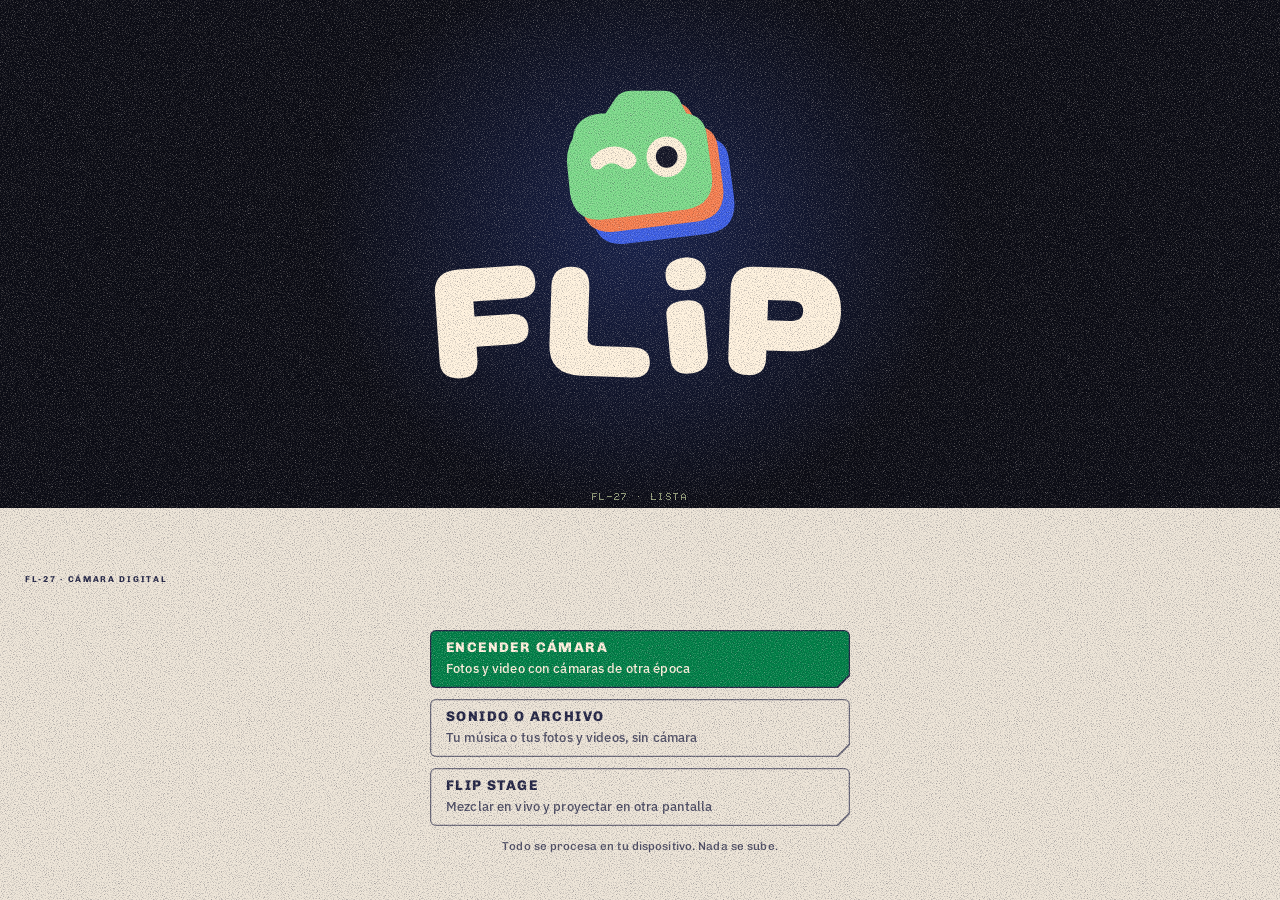
==== docs/index.html @ a695d477 "FILM: grabando vídeo se revela una sola vez por cuadro Al grabar, cada cuadro se revelaba dos veces " ====
<!DOCTYPE html>
<html lang="es">
<head>
  <meta charset="UTF-8">
  <meta name="viewport" content="width=device-width, initial-scale=1, viewport-fit=cover">
  <meta name="theme-color" content="#000000">
  <meta name="mobile-web-app-capable" content="yes">
  <meta name="apple-mobile-web-app-capable" content="yes">
  <meta name="apple-mobile-web-app-status-bar-style" content="black">
  <meta name="apple-mobile-web-app-title" content="FLIP">
  <link rel="manifest" href="manifest.json">
  <meta property="og:title" content="FLIP · Sal a hacer tomas.">
  <meta property="og:description" content="Una cámara de calle y un sintetizador de visuales dentro de tu teléfono.">
  <meta property="og:image" content="https://saudaji.github.io/flipnote-filter/brand/rollo-en-anil/comunicacion/enlace.png">
  <meta property="og:image:width" content="1200">
  <meta property="og:image:height" content="630">
  <link rel="icon" type="image/png" sizes="16x16" href="brand/rollo-en-anil/app/16.png">
  <link rel="icon" type="image/png" sizes="32x32" href="brand/rollo-en-anil/app/32.png">
  <link rel="apple-touch-icon" href="brand/rollo-en-anil/app/any-192.png">
  <link rel="preconnect" href="https://fonts.googleapis.com">
  <link rel="preconnect" href="https://fonts.gstatic.com" crossorigin>
  <link href="https://fonts.googleapis.com/css2?family=Exo+2:wght@700&family=Cinzel:wght@700&family=IBM+Plex+Mono:wght@400;600&family=Archivo:ital,wdth,wght@0,62..125,100..900;1,62..125,100..900&family=Doto:wght@400..900&family=Pixelify+Sans:wght@400..700&display=swap" rel="stylesheet">
  <title>FLIP</title>
  <script>
  // iPhone y iPad: al tocar un campo de letra pequeña Safari agranda la página, y como FLIP no se
  // desplaza, se quedaba agrandada sin vuelta. Con este tope no la agranda (el zoom de accesibilidad
  // del sistema sigue funcionando).
  (function () {
    try {
      var apple = /iPhone|iPad|iPod/i.test(navigator.userAgent) || (navigator.platform === 'MacIntel' && navigator.maxTouchPoints > 1);
      var meta = document.querySelector('meta[name="viewport"]');
      if (apple && meta && meta.content.indexOf('maximum-scale') < 0) meta.content += ', maximum-scale=1';
      // Y dos dedos sobre el visor agrandaban la página entera (Safari no hace caso de quien le pide
      // que no): el gesto de pellizco es de las pegatinas, no de la página.
      document.addEventListener('gesturestart', function (event) { event.preventDefault(); }, { passive: false });
      document.addEventListener('gesturechange', function (event) { event.preventDefault(); }, { passive: false });
    } catch (_) {}
  })();
  </script>
  <script>
  // Si FLIP no llega a arrancar, que lo diga en vez de quedarse en blanco. Sintaxis antigua a
  // propósito: esto tiene que funcionar en el navegador donde lo demás no.
  // Con las cookies bloqueadas (ajuste de Safari en iPhone, o un navegador dentro de otra app), solo
  // nombrar localStorage lanza un error y la app moría al cargar. Entonces se usa una copia en
  // memoria: los ajustes no se recuerdan de una visita a otra, pero la cámara funciona.
  (function () {
    function memory() {
      var data = {};
      return {
        getItem: function (key) { return Object.prototype.hasOwnProperty.call(data, key) ? data[key] : null; },
        setItem: function (key, value) { data[key] = String(value); },
        removeItem: function (key) { delete data[key]; },
        clear: function () { data = {}; },
        key: function (index) { return Object.keys(data)[index] || null; },
        get length() { return Object.keys(data).length; }
      };
    }
    var names = ['localStorage', 'sessionStorage'];
    for (var i = 0; i < names.length; i++) {
      var usable = false;
      try { var store = window[names[i]]; if (store) { store.getItem('flip.probe'); usable = true; } } catch (error) {}
      if (!usable) { try { Object.defineProperty(window, names[i], { configurable: true, value: memory() }); window.__flipNoStorage = true; } catch (error) {} }
    }
  })();
  (function () {
    var done = false, failed = false, errors = [], lastRestart = 0, stumbles = 0, seen = 0, restart = 0, warned = false;
    function show(reason) {
      if (failed || document.getElementById('flipBootFail')) return;
      failed = true;
      var box = document.createElement('div');
      box.id = 'flipBootFail';
      box.setAttribute('role', 'alert');
      box.style.cssText = 'position:fixed;left:0;top:0;right:0;bottom:0;z-index:2147483647;background:#E7E0CF;color:#232427;font:16px/1.45 -apple-system,system-ui,sans-serif;padding:max(28px,env(safe-area-inset-top)) 22px 28px;overflow:auto;-webkit-text-size-adjust:100%';
      box.innerHTML = '<h1 style="font-size:22px;margin:0 0 10px">FLIP no pudo arrancar</h1>' +
        '<p style="margin:0 0 14px">La app tropezó al cargar en este navegador. Suele arreglarse recargando; si se repite, actualiza el navegador (o el sistema del teléfono) y vuelve a abrirla.</p>' +
        '<p style="margin:0 0 18px"><button id="flipBootRetry" type="button" style="font:inherit;font-weight:700;padding:13px 20px;border:0;border-radius:10px;background:#E8553F;color:#fff">Recargar limpio</button></p>' +
        '<pre style="white-space:pre-wrap;word-break:break-word;font:12px/1.4 ui-monospace,Menlo,monospace;opacity:.75;margin:0"></pre>';
      (document.body || document.documentElement).appendChild(box);
      box.getElementsByTagName('pre')[0].textContent = reason + '\n' + navigator.userAgent;
      document.getElementById('flipBootRetry').onclick = function () {
        // Sin lo que guardó el service worker: una copia rota en caché no puede dejar la app en blanco para siempre.
        var go = function () { location.reload(); };
        try {
          var jobs = [];
          if (window.caches && caches.keys) jobs.push(caches.keys().then(function (keys) { return Promise.all(keys.map(function (key) { return /^flipnote-filter-/.test(key) ? caches['delete'](key) : null; })); }));
          if (navigator.serviceWorker && navigator.serviceWorker.getRegistrations) jobs.push(navigator.serviceWorker.getRegistrations().then(function (list) { return Promise.all(list.map(function (reg) { return reg.unregister(); })); }));
          Promise.all(jobs).then(go, go);
        } catch (error) { go(); }
      };
    }
    window.__flipBoot = {
      ok: function () { done = true; },
      fail: function (reason) { show(reason + (errors.length ? '\n' + errors.join('\n') : '')); },
      state: function () { return { done: done, failed: failed, errors: errors.slice(), stumbles: stumbles, seen: seen }; }
    };
    window.addEventListener('error', function (event) {
      if (!event || !event.message) return;                 // una imagen o una fuente que no carga no impide arrancar
      var line = event.message + ' @ ' + String(event.filename || '').split('/').pop() + ':' + (event.lineno || 0);
      if (!done) { if (errors.length < 6) errors.push(line); return; }
      // Ya en marcha: si el fallo paró el visor, se reanuda (una vez por segundo como mucho) y, si
      // insiste, se avisa una sola vez. Un error de otra parte, o un aviso inofensivo del navegador
      // (los hay: «ResizeObserver loop…»), no es un tropiezo del visor: solo se anota.
      seen++;
      if (restart) return;                                  // ya hay una comprobación en camino
      var now = Date.now(), wait = Math.max(250, 1000 - (now - lastRestart));
      restart = setTimeout(function () {
        restart = 0;
        try {
          if (typeof scheduleFrame !== 'function' || typeof cameraLoop !== 'function') return;
          // ¿Murió de verdad? Vivo, el bucle de la cámara siempre tiene pedido su próximo cuadro.
          if (activeTab !== 'cam' || !cameraRunning || framePending(cameraLoop)) return;
          stumbles++; lastRestart = Date.now();
          scheduleFrame(cameraLoop);
        } catch (again) { return; }
        if (stumbles >= 8 && !warned && typeof flipToast === 'function') { warned = true; flipToast('FLIP tuvo un tropiezo al dibujar. Si la imagen se queda parada, vuelve a abrir la app.', 6000); }
      }, wait);
    }, true);
    // Sin señal de vida a los 15 segundos de cargar: algo se quedó a medias.
    window.addEventListener('load', function () { setTimeout(function () { if (!done) show(errors.length ? errors.join('\n') : 'La app no terminó de cargar.'); }, 15000); });
  })();
  </script>
  <noscript><div style="position:fixed;left:0;top:0;right:0;bottom:0;background:#E7E0CF;color:#232427;font:16px/1.45 -apple-system,system-ui,sans-serif;padding:28px 22px">FLIP necesita JavaScript para funcionar. Actívalo en los ajustes del navegador y recarga.</div></noscript>
  <style>
    @font-face { font-family:'Bloom';      src:local('Bloom'),      url('./fonts/Bloom-Regular.otf')   format('opentype'); }
    @font-face { font-family:'BN Monica';  src:local('BN Monica'),  url('./fonts/BNMonica.otf')        format('opentype'); }
    @font-face { font-family:'Fluidic';    src:local('Fluidic'),    url('./fonts/Fluidic-Regular.otf') format('opentype'); }
    @font-face { font-family:'Canterbury'; src:local('Canterbury'), url('./fonts/Canterbury.ttf')      format('truetype'); }
    *, *::before, *::after {
      margin:0; padding:0; box-sizing:border-box;
      -webkit-tap-highlight-color:transparent; touch-action:manipulation;
    }
    /* iPhone y iPad (solo ellos entienden -webkit-touch-callout): mantener el dedo sobre una tecla, un
       rótulo o el visor no selecciona texto ni saca el menú de copiar o guardar imagen. */
    @supports (-webkit-touch-callout: none) {
      body { -webkit-user-select:none; user-select:none; -webkit-touch-callout:none; }
      input, textarea, select, [contenteditable] { -webkit-user-select:auto; user-select:auto; }
    }
    :root {
      --ink:#0F380F; --dark:#306230; --mid:#8BAC0F; --paper:#9BBC0F;
      --flip-bg-deep:#0a0e0a;
      --flip-bg-surface:#0f1a0f;
      --flip-bg-elevated:#142214;
      --flip-border:#1a3a1a;
      --flip-border-bright:#2a5a2a;
      --flip-text-primary:#4ae04a;
      --flip-text-dim:#2a8a2a;
      --flip-text-bright:#7fff7f;
      --flip-accent:#3dffa3;
      --flip-accent-warm:#b8ff29;
      --flip-glow:rgba(74, 224, 74, 0.15);
      --flip-scanline:rgba(0, 0, 0, 0.08);
    }
    html, body {
      width:100%; height:100dvh; overflow:hidden;
      background:var(--ink);
      display:flex; flex-direction:column; align-items:center;
      font-family:monospace;
    }
    body.flip-os {
      display:block;
      align-items:stretch;
      background:var(--flip-bg-deep);
    }
    body.flip-os,
    body.flip-os.ascii-mode,
    body.flip-os.sono-mode {
      --ink:var(--flip-bg-deep);
      --dark:var(--flip-border);
      --mid:var(--flip-text-dim);
      --paper:var(--flip-text-primary);
    }
    body.flip-os,
    body.flip-os #flipOsBoot,
    body.flip-os #flipOsShell,
    body.flip-os #flipOsAppHost,
    body.flip-os #flipOsAppHost button,
    body.flip-os #flipOsAppHost label,
    body.flip-os #flipOsAppHost select,
    body.flip-os #flipOsAppHost input,
    body.flip-os #flipOsAppHost textarea {
      font-family:'IBM Plex Mono', 'Courier New', monospace;
    }
    body.flip-os #flipOsBoot,
    body.flip-os #flipOsMenuBar,
    body.flip-os #flipOsDesktop,
    body.flip-os #flipOsWindowBar {
      text-shadow:0 0 8px var(--flip-glow);
    }
    body.flip-os #flipOsShell * {
      border-radius:0 !important;
    }
    body.flip-os #flipOsBoot::after,
    body.flip-os #flipOsMenuBar::after,
    body.flip-os #flipOsDesktop::after,
    body.flip-os #flipOsWindowBar::after {
      content:'';
      position:absolute;
      inset:0;
      background:repeating-linear-gradient(
        to bottom,
        transparent 0 2px,
        var(--flip-scanline) 2px 4px
      );
      opacity:0.3;
      pointer-events:none;
    }
    body.flip-os #flipOsWindow,
    body.flip-os #flipOsDesktop,
    body.flip-os #flipOsMenuBar,
    body.flip-os #flipOsWindowBar {
      box-shadow:0 0 18px var(--flip-glow);
    }
    body.flip-os #flipOsAppHost,
    body.flip-os #flipOsAppHost .flip-settings-panel,
    body.flip-os #flipOsAppHost .flip-settings-trigger,
    body.flip-os #flipOsAppHost .flip-toast {
      color:var(--flip-text-primary);
    }
    body.flip-os #flipOsAppHost button,
    body.flip-os #flipOsWindowClose,
    body.flip-os #flipOsAppHost .btn-icon,
    body.flip-os #flipOsAppHost .flip-settings-trigger,
    body.flip-os #flipOsAppHost .flip-settings-segments button,
    body.flip-os #flipOsAppHost .flip-settings-pill,
    body.flip-os #flipOsAppHost .flip-settings-tile,
    body.flip-os #flipOsAppHost .flip-settings-toggle {
      background:var(--flip-bg-elevated) !important;
      border:1px solid var(--flip-border) !important;
      color:var(--flip-text-primary) !important;
      border-radius:0 !important;
      box-shadow:none !important;
      text-shadow:0 0 8px var(--flip-glow);
    }
    body.flip-os #flipOsAppHost button:hover,
    body.flip-os #flipOsAppHost button:focus-visible,
    body.flip-os #flipOsWindowClose:hover,
    body.flip-os #flipOsWindowClose:focus-visible,
    body.flip-os #flipOsAppHost .btn-icon:hover,
    body.flip-os #flipOsAppHost .flip-settings-trigger:hover {
      border-color:var(--flip-border-bright) !important;
      color:var(--flip-text-bright) !important;
      box-shadow:0 0 14px var(--flip-glow) !important;
    }
    body.flip-os #flipOsAppHost button:active,
    body.flip-os #flipOsWindowClose:active,
    body.flip-os #flipOsAppHost .btn-icon:active,
    body.flip-os #flipOsAppHost .flip-settings-trigger:active {
      background:var(--flip-border) !important;
      color:var(--flip-bg-deep) !important;
    }
    body.flip-os #flipOsAppHost button.active,
    body.flip-os #flipOsAppHost button[aria-expanded="true"],
    body.flip-os #flipOsAppHost .flip-settings-segments button.active,
    body.flip-os #flipOsAppHost .flip-settings-pill.active,
    body.flip-os #flipOsAppHost .flip-settings-tile.active,
    body.flip-os #flipOsAppHost .flip-settings-toggle.active {
      background:var(--flip-border) !important;
      border-color:var(--flip-border-bright) !important;
      color:var(--flip-text-bright) !important;
      box-shadow:0 0 14px var(--flip-glow) !important;
    }
    body.flip-os #flipOsAppHost select,
    body.flip-os #flipOsAppHost input:not([type="range"]):not([type="checkbox"]):not([type="radio"]):not([type="file"]),
    body.flip-os #flipOsAppHost textarea {
      background:var(--flip-bg-deep) !important;
      border:1px solid var(--flip-border) !important;
      color:var(--flip-text-primary) !important;
      border-radius:0 !important;
      box-shadow:none !important;
    }
    body.flip-os #flipOsAppHost select:focus,
    body.flip-os #flipOsAppHost input:not([type="range"]):not([type="checkbox"]):not([type="radio"]):not([type="file"]):focus,
    body.flip-os #flipOsAppHost textarea:focus {
      outline:none;
      border-color:var(--flip-accent) !important;
      box-shadow:0 0 10px rgba(61,255,163,.18) !important;
    }
    body.flip-os #flipOsAppHost input[type="range"] {
      -webkit-appearance:none;
      appearance:none;
      background:transparent !important;
      accent-color:var(--flip-accent);
    }
    body.flip-os #flipOsAppHost input[type="range"]::-webkit-slider-runnable-track {
      height:4px;
      background:var(--flip-bg-elevated);
      border:1px solid var(--flip-border);
    }
    body.flip-os #flipOsAppHost input[type="range"]::-webkit-slider-thumb {
      -webkit-appearance:none;
      width:12px;
      height:12px;
      margin-top:-5px;
      background:var(--flip-accent);
      border:1px solid var(--flip-border-bright);
    }
    body.flip-os #flipOsAppHost input[type="range"]::-moz-range-track {
      height:4px;
      background:var(--flip-bg-elevated);
      border:1px solid var(--flip-border);
    }
    body.flip-os #flipOsAppHost input[type="range"]::-moz-range-thumb {
      width:12px;
      height:12px;
      background:var(--flip-accent);
      border:1px solid var(--flip-border-bright);
      border-radius:0;
    }
    body.flip-os #flipOsAppHost .drop-zone,
    body.flip-os #flipOsAppHost #upPanel,
    body.flip-os #flipOsAppHost #asciiPanel,
    body.flip-os #flipOsAppHost #scrashControls,
    body.flip-os #flipOsAppHost #sonoHUD,
    body.flip-os #flipOsAppHost #wmpHUD,
    body.flip-os #flipOsAppHost #wmpPerm,
    body.flip-os #flipOsAppHost #sonoPerm,
    body.flip-os #flipOsAppHost #vidPlayerBar,
    body.flip-os #flipOsAppHost #flipBottomNav,
    body.flip-os #flipOsAppHost #flipExportBar,
    body.flip-os #flipOsAppHost .flip-advanced-panel,
    body.flip-os #flipOsAppHost .flip-toast,
    body.flip-os #flipOsAppHost .flip-settings-panel,
    body.flip-os #flipOsAppHost .flip-settings-card,
    body.flip-os #flipOsAppHost .scrash-quick-card,
    body.flip-os #flipOsAppHost #camControlDock,
    body.flip-os #flipOsAppHost #camFamilyTray,
    body.flip-os #flipOsAppHost #camAspect,
    body.flip-os #flipOsAppHost #camFpsCtrl,
    body.flip-os #flipOsAppHost #camZoomCtrl,
    body.flip-os #flipOsAppHost .palettes {
      background:var(--flip-bg-surface) !important;
      border:1px solid var(--flip-border) !important;
      box-shadow:0 0 16px var(--flip-glow) !important;
    }
    body.flip-os #flipOsAppHost .flip-toast-container {
      top:12px;
    }
    body.flip-os #flipOsAppHost .btn-label,
    body.flip-os #flipOsAppHost .ac-title,
    body.flip-os #flipOsAppHost .ac-lbl,
    body.flip-os #flipOsAppHost .ac-val,
    body.flip-os #flipOsAppHost .sono-lbl,
    body.flip-os #flipOsAppHost .sono-val,
    body.flip-os #flipOsAppHost .wmp-lbl,
    body.flip-os #flipOsAppHost .wmp-val,
    body.flip-os #flipOsAppHost .sc-lbl,
    body.flip-os #flipOsAppHost .sc-val,
    body.flip-os #flipOsAppHost .progress-info,
    body.flip-os #flipOsAppHost .editor-pane-note,
    body.flip-os #flipOsAppHost .flip-settings-help,
    body.flip-os #flipOsAppHost .flip-settings-monitor-note,
    body.flip-os #flipOsAppHost .drop-zone p,
    body.flip-os #flipOsAppHost .drop-zone strong,
    body.flip-os #flipOsAppHost .flip-settings-status {
      color:var(--flip-text-dim) !important;
    }
    body.flip-os #flipOsAppHost .ac-row,
    body.flip-os #flipOsAppHost .sc-row,
    body.flip-os #flipOsAppHost .sono-row1,
    body.flip-os #flipOsAppHost .sono-row2,
    body.flip-os #flipOsAppHost .sono-row3,
    body.flip-os #flipOsAppHost .sono-row4,
    body.flip-os #flipOsAppHost .sono-row5,
    body.flip-os #flipOsAppHost .wmp-ctrl {
      color:var(--flip-text-primary);
    }
    body.flip-os #flipOsShell ::-webkit-scrollbar {
      width:8px;
      height:8px;
    }
    body.flip-os #flipOsShell ::-webkit-scrollbar-track {
      background:var(--flip-bg-deep);
    }
    body.flip-os #flipOsShell ::-webkit-scrollbar-thumb {
      background:var(--flip-border-bright);
      border:1px solid var(--flip-border);
    }
    body.flip-os ::selection {
      background:var(--flip-accent);
      color:var(--flip-bg-deep);
    }
    #flipOsBoot {
      position:fixed;
      inset:0;
      z-index:9999;
      display:flex;
      align-items:center;
      justify-content:center;
      padding:32px 20px;
      background:#000;
      color:var(--flip-text-primary);
      font-family:monospace;
      cursor:pointer;
      opacity:1;
      transition:opacity 180ms ease;
    }
    #flipOsBoot.is-exiting {
      opacity:0;
      pointer-events:none;
    }
    .flip-os-boot-shell {
      width:min(620px, 100%);
      display:grid;
      gap:14px;
      justify-items:start;
    }
    .flip-os-boot-logo {
      margin:0;
      color:var(--flip-text-primary);
      font-size:clamp(10px, 1.55vw, 17px);
      line-height:1.15;
      white-space:pre;
      opacity:0;
      transition:opacity 180ms ease;
      text-shadow:0 0 8px var(--flip-glow);
    }
    .flip-os-boot-logo.is-visible {
      opacity:1;
    }
    .flip-os-boot-version {
      color:var(--flip-text-dim);
      font-size:12px;
      letter-spacing:1px;
      opacity:0;
      transition:opacity 180ms ease;
    }
    .flip-os-boot-version.is-visible {
      opacity:1;
    }
    .flip-os-boot-lines {
      display:grid;
      gap:6px;
      margin-top:8px;
      min-height:108px;
      color:var(--flip-text-dim);
      font-size:12px;
      line-height:1.45;
    }
    .flip-os-boot-line {
      opacity:0;
      transform:translateY(4px);
      transition:opacity 140ms ease, transform 140ms ease;
    }
    .flip-os-boot-line.is-visible {
      opacity:1;
      transform:translateY(0);
    }
    .flip-os-boot-check {
      color:var(--flip-accent);
    }
    #flipOsShell {
      position:fixed;
      inset:0;
      z-index:1000;
      display:none;
      background:var(--flip-bg-deep);
      color:var(--flip-text-primary);
      overflow:hidden;
    }
    body.flip-os #flipOsShell {
      display:block;
    }
    #flipOsMenuBar {
      position:absolute;
      top:0;
      left:0;
      right:0;
      height:28px;
      display:flex;
      align-items:center;
      justify-content:space-between;
      padding:0 12px;
      background:var(--flip-bg-elevated);
      border-bottom:1px solid var(--flip-border-bright);
      color:var(--flip-text-dim);
      font-size:11px;
      letter-spacing:1px;
    }
    #flipOsMenuBrand {
      color:var(--flip-accent-warm);
      font-weight:600;
    }
    #flipOsClock {
      color:var(--flip-text-dim);
    }
    #flipOsDesktop {
      position:absolute;
      inset:28px 0 0;
      display:none;
      align-items:center;
      justify-content:center;
      padding:28px 18px;
      background:
        radial-gradient(circle at 20% 20%, rgba(255,255,255,0.03) 0 1px, transparent 1px) 0 0 / 14px 14px,
        radial-gradient(circle at 80% 40%, rgba(255,255,255,0.02) 0 1px, transparent 1px) 0 0 / 18px 18px,
        var(--flip-bg-deep);
    }
    body.flip-os.flip-os-desktop #flipOsDesktop {
      display:flex;
    }
    #flipOsBetaBadge {
      position:fixed;
      right:12px;
      bottom:12px;
      display:none;
      align-items:center;
      justify-content:center;
      padding:4px 8px;
      background:var(--flip-bg-surface);
      border:1px solid var(--flip-accent-warm);
      color:var(--flip-accent-warm);
      font-size:10px;
      letter-spacing:1px;
      z-index:100;
      cursor:pointer;
    }
    body.flip-os.flip-os-desktop #flipOsBetaBadge {
      display:inline-flex;
    }
    #flipOsBetaTooltip {
      position:fixed;
      right:12px;
      bottom:42px;
      display:none;
      width:min(240px, calc(100vw - 24px));
      padding:8px 10px;
      background:var(--flip-bg-surface);
      border:1px solid var(--flip-border-bright);
      color:var(--flip-text-dim);
      font-size:10px;
      line-height:1.5;
      z-index:101;
      box-shadow:0 0 16px var(--flip-glow);
    }
    #flipOsBetaTooltip.visible {
      display:block;
    }
    #flipOsBetaTooltip a {
      color:var(--flip-accent);
    }
    #flipOsDesktopGrid {
      width:min(720px, 100%);
      display:grid;
      grid-template-columns:repeat(4, minmax(0, 1fr));
      gap:24px 22px;
      justify-items:center;
    }
    .flip-os-icon {
      width:100%;
      max-width:112px;
      display:grid;
      gap:8px;
      justify-items:center;
      background:none;
      border:none;
      color:var(--flip-text-primary);
      cursor:pointer;
      text-transform:none;
    }
    .flip-os-icon-box {
      width:80px;
      height:80px;
      display:grid;
      place-items:center;
      background:var(--flip-bg-surface);
      border:1px solid var(--flip-border);
      color:var(--flip-text-primary);
      font-size:20px;
      letter-spacing:1px;
    }
    .flip-os-icon-label {
      color:var(--flip-text-dim);
      font-size:11px;
      line-height:1.25;
      text-align:center;
    }
    .flip-os-icon:hover .flip-os-icon-box,
    .flip-os-icon:focus-visible .flip-os-icon-box {
      border-color:var(--flip-border-bright);
      color:var(--flip-text-bright);
      box-shadow:0 0 14px var(--flip-glow);
    }
    .flip-os-icon:hover .flip-os-icon-label,
    .flip-os-icon:focus-visible .flip-os-icon-label {
      color:var(--flip-text-bright);
    }
    #flipOsAppStage {
      position:absolute;
      inset:28px 0 0;
      display:none;
      align-items:center;
      justify-content:center;
      padding:18px;
      background:var(--flip-bg-deep);
      overflow:hidden;
    }
    body.flip-os.flip-os-module-open #flipOsAppStage {
      display:flex;
    }
    #flipOsWindow {
      position:absolute;
      left:0;
      top:0;
      width:min(85vw, 1160px);
      height:min(85vh, 840px);
      min-width:320px;
      min-height:400px;
      display:flex;
      flex-direction:column;
      background:var(--flip-bg-surface);
      border:1px solid var(--flip-border-bright);
      opacity:0;
      transform:scale(0.95);
      transition:opacity 150ms ease, transform 150ms ease;
      overflow:hidden;
    }
    #flipOsWindow.is-open {
      opacity:1;
      transform:scale(1);
    }
    #flipOsWindow.is-closing {
      opacity:0;
      transform:scale(0.98);
    }
    #flipOsWindowBar {
      position:relative;
      height:32px;
      flex:0 0 32px;
      display:flex;
      align-items:center;
      gap:10px;
      padding:0 12px;
      background:var(--flip-bg-elevated);
      border-bottom:1px solid var(--flip-border);
      color:var(--flip-text-primary);
      user-select:none;
      cursor:grab;
    }
    body.flip-os-window-dragging #flipOsWindowBar {
      cursor:grabbing;
    }
    #flipOsWindowDot {
      width:10px;
      height:10px;
      background:var(--flip-accent);
      flex:0 0 10px;
    }
    #flipOsWindowTitle {
      flex:1;
      min-width:0;
      color:var(--flip-text-primary);
      font-size:13px;
      font-weight:600;
      letter-spacing:1px;
      white-space:nowrap;
      overflow:hidden;
      text-overflow:ellipsis;
    }
    #flipOsWindowClose {
      flex:0 0 auto;
      min-width:28px;
      min-height:24px;
      padding:0 6px;
      border:none;
      background:transparent;
      color:var(--flip-text-primary);
      font-size:16px;
      line-height:1;
      cursor:pointer;
    }
    #flipOsWindowClose:hover,
    #flipOsWindowClose:focus-visible {
      color:var(--flip-accent-warm);
    }
    #flipOsWindowBody {
      position:relative;
      flex:1;
      min-height:0;
      overflow:hidden;
      background:var(--flip-bg-deep);
    }
    #flipOsAppHost {
      position:relative;
      width:100%;
      height:100%;
      overflow:hidden;
      transform:translateZ(0);
    }
    body.flip-os #flipOsAppHost .tab-bar {
      display:none !important;
    }
    body.flip-os #flipOsAppHost #display,
    body.flip-os #flipOsAppHost #asciiArea,
    body.flip-os #flipOsAppHost #scrashArea,
    body.flip-os #flipOsAppHost #uploadSection,
    body.flip-os #flipOsAppHost #sonoArea,
    body.flip-os #flipOsAppHost #sonoPerm,
    body.flip-os #flipOsAppHost #wmpArea,
    body.flip-os #flipOsAppHost #wmpPerm,
    body.flip-os #flipOsAppHost #sflowArea {
      top:0 !important;
    }
    body.flip-os #flipOsAppHost #display,
    body.flip-os #flipOsAppHost #asciiArea,
    body.flip-os #flipOsAppHost #scrashArea,
    body.flip-os #flipOsAppHost #uploadSection,
    body.flip-os #flipOsAppHost #sflowArea {
      bottom:96px !important;
    }
    body.flip-os #flipOsAppHost #wmpArea,
    body.flip-os #flipOsAppHost #wmpPerm {
      bottom:168px !important;
    }
    body.flip-os.wmp-file #flipOsAppHost #wmpArea {
      bottom:228px !important;
    }
    body.flip-os.wmp-file #flipOsAppHost #wmpPerm {
      bottom:228px !important;
    }
    body.flip-os #flipOsAppHost #scrashControls {
      max-height:calc(100% - 96px) !important;
    }
    @media (max-width:1024px) {
      #flipOsDesktopGrid {
        grid-template-columns:repeat(3, minmax(0, 1fr));
      }
    }
    @media (max-width:767px) {
      #flipOsAppStage {
        padding:0;
      }
      #flipOsWindow {
        inset:0 !important;
        width:100% !important;
        height:100% !important;
        min-width:0;
        min-height:0;
        border-left:none;
        border-right:none;
        border-bottom:none;
      }
      #flipOsWindowBar {
        cursor:default;
      }
      #flipOsDesktop {
        padding:20px 14px;
      }
      #flipOsDesktopGrid {
        grid-template-columns:repeat(2, minmax(0, 1fr));
        gap:18px 16px;
      }
      .flip-os-icon-box {
        width:64px;
        height:64px;
        font-size:17px;
      }
    }
    .media-probe {
      position:fixed;
      left:-9999px;
      top:-9999px;
      width:1px;
      height:1px;
      opacity:.001;
      pointer-events:none;
      overflow:hidden;
    }

    /* ── Blue theme in ASCII mode ── */
    body.ascii-mode { --ink:#0c0cd8; --dark:#3a3af0; --mid:#7878ff; --paper:#c0c0ff; }
    body.ascii-mode .tab.active { background:rgba(160,160,255,.10); }
    /* Hide cam-mode palette overlay in ASCII mode (cam sliders must not float over canvas) */
    body.ascii-mode .palettes { display: none !important; }

    /* ── CAM Stickers ── */
    #camStickerPanel { border-top:1px solid var(--dark); padding:5px 0 3px; margin-top:4px; }
    .cam-sticker-header { font-family:monospace; font-size:9px; color:var(--mid); letter-spacing:.08em; padding:0 4px 4px; }
    .cam-stk-tools { display:flex; flex-wrap:wrap; gap:3px; padding:0 2px; }
    .cam-stk-btn { background:none; border:1px solid var(--dark); color:var(--mid); font-family:monospace; font-size:12px; min-width:26px; min-height:26px; padding:2px 5px; cursor:pointer; border-radius:2px; line-height:1; }
    .cam-stk-btn.active { background:var(--dark); color:var(--paper); border-color:var(--mid); }
    .cam-stk-sel-row { display:flex; align-items:center; gap:4px; padding:4px 2px 0; }
    .cam-stk-sel-row input[type=range] { flex:1; }
    .cam-stk-del { background:none; border:1px solid var(--mid); color:var(--mid); font-family:monospace; font-size:10px; padding:2px 7px; cursor:pointer; border-radius:2px; white-space:nowrap; }
    .cam-stk-del:active { background:var(--dark); }
    .cam-stk-sel-label { font-family:monospace; font-size:14px; color:var(--paper); min-width:16px; text-align:center; }
    .cam-stk-reset-row { padding:4px 2px 0; }
    .cam-stk-reset { background:none; border:1px solid var(--dark); color:var(--mid); font-family:monospace; font-size:9px; letter-spacing:.5px; width:100%; padding:3px 0; cursor:pointer; border-radius:2px; }
    .cam-stk-reset:active { background:var(--dark); }
    /* Hide floating aspect selector on mobile when edit panel is open (asp-btns are inside panel) */
    @media (max-width:767px) {
      body.ascii-mode.ascii-edit #camAspect { display: none !important; }
    }

    /* ── Tabs ── */
    .tab-bar {
      position:fixed; top:0; left:0; right:0; z-index:20;
      height:40px; display:flex;
      border-bottom:2px solid var(--dark); background:var(--ink);
    }
    .tab {
      flex:1; height:100%; background:none; border:none;
      border-right:2px solid var(--dark);
      color:var(--dark); font-family:monospace; font-size:11px;
      font-weight:bold; letter-spacing:2px; text-transform:uppercase;
      cursor:pointer; transition:color .1s,background .1s;
    }
    .tab:last-child { border-right:none; }
    .tab.active { color:var(--paper); background:rgba(200,160,0,.08); }
    .tab:active { background:var(--dark); }

    /* ── Camera canvas ── */
    #display {
      image-rendering:pixelated; image-rendering:crisp-edges;
      position:fixed; top:40px; bottom:96px; left:0; right:0; margin:auto;
    }
    /* ════════════════════════════════════════════════════
       ASCII AREA — wraps canvas + panel
    ════════════════════════════════════════════════════ */
    #asciiArea {
      display:none;
      position:fixed; top:40px; bottom:96px; left:0; right:0;
      align-items:center; justify-content:center;
    }
    #asciiArea.visible { display:flex; }

    /* transparent wrapper in camera-only mode */
    #asciiCanvasCol { display:contents; }

    #asciiCanvas {
      image-rendering:pixelated; image-rendering:crisp-edges;
      background:#000; display:block;
    }

    /* Panel: hidden by default, shown via body.ascii-edit */
    #asciiPanel {
      display:none; overflow-y:auto;
      background:var(--ink);
      -webkit-overflow-scrolling:touch;
    }
    body.ascii-edit #asciiPanel { display:block; }

    /* ── DESKTOP: two-column split (≥768px) ── */
    @media (min-width:768px) {
      body.ascii-edit #asciiArea {
        flex-direction:row; align-items:stretch; justify-content:flex-start;
      }
      /* canvas column: fills remaining space, centers canvas within */
      body.ascii-edit #asciiCanvasCol {
        display:flex; flex:1; min-width:0;
        align-items:center; justify-content:center;
        background:#000;
      }
      body.ascii-edit #asciiCanvas { flex-shrink:0; }
      body.ascii-edit #asciiPanel {
        width:284px; flex-shrink:0; height:100%;
        border-left:2px solid var(--dark); overflow-y:auto;
      }
    }

    /* ── MOBILE: image on top, params below, scroll within area ── */
    @media (max-width:767px) {
      body.ascii-edit #asciiArea {
        flex-direction:column; align-items:stretch;
        justify-content:flex-start; overflow:hidden;
      }
      body.ascii-edit #asciiCanvasCol {
        display:flex; flex:0 0 auto; width:100%;
        justify-content:center; align-items:center;
        background:#000;
        padding:8px 0 6px;
      }
      body.ascii-edit #asciiCanvas { flex-shrink:0; }
      body.ascii-edit #asciiPanel {
        flex:1 1 auto; min-height:0; width:100%;
        border-top:2px solid var(--dark);
        overflow-y:auto;
        padding-bottom:12px;
      }
    }

    /* ── Bottom bar ── */
    .bar {
      position:fixed; bottom:0; left:0; right:0; height:96px;
      background:var(--ink); border-top:2px solid var(--dark);
      display:flex; align-items:center; justify-content:space-around;
      padding:0 20px; z-index:10;
    }
    .btn {
      background:none; border:none; cursor:pointer; user-select:none;
      display:flex; flex-direction:column; align-items:center;
      justify-content:center; gap:4px;
      color:var(--paper); font-family:monospace;
      font-size:10px; letter-spacing:1px; text-transform:uppercase;
      padding:8px 10px;
    }
    .btn-icon {
      width:44px; height:44px; border:2px solid var(--dark); background:var(--ink);
      display:flex; align-items:center; justify-content:center; font-size:20px;
      transition:background .08s, transform .08s;
    }
    .btn:active .btn-icon { background:var(--dark); transform:scale(.9); }
    .btn-center .btn-icon { width:64px; height:64px; border-radius:50%; border:3px solid var(--paper); font-size:26px; }
    #btnCapture.recording .btn-icon,
    #btnAsciiCapture.recording .btn-icon,
    #btnScrashSnap.recording .btn-icon,
    #flipBottomNav .btn.recording .btn-icon {
      background:#bb0000; border-color:#ff4444; animation:pulse 1s ease-in-out infinite; color:#fff;
    }
    #btnCapture.recording .btn-label,
    #btnAsciiCapture.recording .btn-label,
    #btnScrashSnap.recording .btn-label,
    #flipBottomNav .btn.recording .btn-label { color:#ff6666; }
    @keyframes pulse { 50%{opacity:.55;} }

    /* ── Palettes ──
       C: empujado debajo del riel superior derecho (slot1 settings + slot2 mic/audio +
       slot3 audio/capturar, que en CAM tab pueden llegar hasta top:192) para no
       encimarse con el engrane/mic/audio. Ver #camFpsCtrl/#camZoomCtrl más abajo,
       que se apilan debajo de esto en desktop (en móvil ambos se docken inline vía
       .cam-mobile-inline, así que no compiten por el riel). */
    .palettes {
      position:fixed; top:206px; right:12px;
      display:flex; flex-direction:column; gap:7px; z-index:25;
      min-width:58px;
    }
    body.cam-ui-active .palettes { display:none; }
    body.cam-ui-active.cam-edit-open .palettes {
      display:flex;
      top:auto;
      right:12px;
      left:12px;
      bottom:156px;
      min-width:0;
      max-width:min(540px, calc(100vw - 24px));
      margin:0 auto;
      padding:12px;
      border:2px solid var(--dark);
      border-radius:14px;
      background:rgba(6,10,12,.94);
      backdrop-filter:blur(10px);
      -webkit-backdrop-filter:blur(10px);
      box-shadow:0 12px 36px rgba(0,0,0,.35);
      gap:10px;
    }
    #camEditHeader {
      display:none;
      align-items:center;
      justify-content:space-between;
      gap:12px;
      border-bottom:1px solid rgba(255,255,255,.08);
      padding-bottom:8px;
    }
    body.cam-ui-active.cam-edit-open #camEditHeader { display:flex; }
    #camEditTitle {
      color:var(--paper);
      font-family:monospace;
      font-size:10px;
      font-weight:bold;
      letter-spacing:2px;
      text-transform:uppercase;
    }
    #btnCamEditClose {
      background:none;
      border:1px solid var(--dark);
      color:var(--mid);
      font-family:monospace;
      font-size:10px;
      letter-spacing:1px;
      padding:5px 9px;
      cursor:pointer;
    }
    #btnCamEditClose:active { transform:scale(.96); }
    #camMobileUtilityDock {
      display:none;
      flex-direction:column;
      gap:10px;
      border-top:1px solid rgba(255,255,255,.08);
      padding-top:10px;
    }
    .cam-mobile-inline {
      position:static !important;
      top:auto !important;
      right:auto !important;
      left:auto !important;
      bottom:auto !important;
      width:100%;
      max-width:100%;
      margin:0;
      padding:0;
    }
    .cam-mobile-inline#camAspect {
      display:flex !important;
      flex-direction:row;
      flex-wrap:wrap;
      gap:6px;
    }
    .cam-mobile-inline#camAspect .asp-btn {
      flex:1 1 calc(50% - 3px);
      min-height:30px;
      padding:6px 8px;
    }
    .cam-mobile-inline#camFpsCtrl {
      display:flex !important;
      align-items:stretch;
      gap:8px;
    }
    .cam-mobile-inline#camFpsCtrl .fps-toggle,
    .cam-mobile-inline#camZoomCtrl .zoom-meta {
      justify-content:space-between;
      width:100%;
    }
    .cam-mobile-inline#camFpsCtrl input[type=range],
    .cam-mobile-inline#camZoomCtrl input[type=range] {
      width:100%;
    }
    .cam-mobile-inline#camZoomCtrl {
      align-items:stretch;
      gap:8px;
    }
    body.cam-ui-active.cam-edit-open #camMobileUtilityDock:not(:empty) { display:flex; }
    #palSwatches {
      display:flex;
      flex-wrap:wrap;
      gap:7px;
      margin-top:7px;
    }
    .pal-swatch {
      width:26px; height:26px; border:2px solid transparent;
      cursor:pointer; transition:transform .1s;
    }
    .pal-swatch:active { transform:scale(.88); }
    .pal-swatch.active { border:2px solid #fff; }
    #btnMode {
      width:26px; height:22px; padding:0;
      background:none; border:2px solid var(--dark);
      color:var(--dark); font-family:monospace;
      font-size:7px; font-weight:bold; letter-spacing:.5px;
      cursor:pointer; line-height:1; transition:.1s; margin-bottom:3px;
    }
    #btnMode.legacy { border-color:var(--paper); color:var(--paper); background:rgba(155,188,15,.12); }
    /* DOLPHIN mode button */
    #btnDolphin {
      width:26px; height:22px; padding:0;
      background:none; border:2px solid #1a3a3a;
      color:#1a3a3a; font-family:monospace;
      font-size:7px; font-weight:bold; letter-spacing:.3px;
      cursor:pointer; line-height:1; transition:.1s;
    }
    #btnDolphin.active { border-color:#00e5cc; color:#00e5cc; background:rgba(0,229,204,.10); }
    /* DOLPHIN body theme — STD (vivid aqua) */
    body.dolphin-mode { --ink:#000d0d; --dark:#003333; --mid:#007777; --paper:#00e5cc; }
    body.dolphin-mode .tab.active { background:rgba(0,229,204,.08); }
    body.dolphin-mode #btnMode { opacity:.4; }
    /* DOLPHIN LGCY body theme — pale cold blue, more restrained */
    body.dolphin-mode.dlp-lgcy-mode { --ink:#00060f; --dark:#0c1e45; --mid:#3c6eb0; --paper:#b2d2ff; }
    body.dolphin-mode.dlp-lgcy-mode .tab.active { background:rgba(178,210,255,.06); }

    /* ── CAM family tray ── */
    #camFamilyTray {
      display:none;
      position:fixed;
      left:12px;
      right:12px;
      bottom:156px;
      z-index:22;
      padding:10px;
      border:2px solid var(--dark);
      border-radius:14px;
      background:rgba(6,10,12,.92);
      backdrop-filter:blur(10px);
      -webkit-backdrop-filter:blur(10px);
      box-shadow:0 12px 36px rgba(0,0,0,.30);
    }
    #camFamilyTray.visible { display:block; }
    #camFamilyStrip {
      display:flex; flex-direction:row; flex-wrap:wrap; gap:2px;
      margin:0;
    }
    .cam-fam-btn {
      flex:1 1 calc(50% - 1px); min-width:0;
      height:28px; padding:0 8px;
      background:none; border:1.5px solid var(--dark);
      color:var(--dark); font-family:monospace;
      font-size:8px; font-weight:bold; letter-spacing:.5px;
      cursor:pointer; line-height:1; transition:.1s;
      white-space:nowrap; overflow:hidden; text-overflow:ellipsis;
    }
    .cam-fam-btn.active {
      border-color:var(--paper); color:var(--paper);
      background:rgba(155,188,15,.10);
    }
    body.dolphin-mode .cam-fam-btn.active { background:rgba(0,229,204,.12); }
    /* ── CAM dock / variants ── */
    #camControlDock {
      display:none;
      position:fixed;
      left:0; right:0;
      bottom:96px;
      z-index:21;
      padding:10px 12px;
      align-items:center;
      justify-content:center;
      pointer-events:none;
    }
    #camControlDock.visible { display:flex; }
    #camControlInner {
      width:min(620px, calc(100vw - 24px));
      display:flex;
      align-items:center;
      gap:8px;
      padding:8px;
      border:1px solid rgba(255,255,255,.08);
      border-radius:14px;
      background:rgba(4,8,10,.78);
      backdrop-filter:blur(10px);
      -webkit-backdrop-filter:blur(10px);
      pointer-events:auto;
      box-shadow:0 10px 28px rgba(0,0,0,.24);
    }
    #camDockMeta {
      flex:1;
      min-width:0;
      display:flex;
      align-items:center;
      gap:8px;
    }
    #camFamilyBadge {
      flex:0 0 auto;
      min-width:58px;
      padding:7px 10px;
      border:1px solid var(--dark);
      border-radius:999px;
      color:var(--mid);
      font-family:monospace;
      font-size:9px;
      font-weight:bold;
      letter-spacing:1px;
      text-transform:uppercase;
      text-align:center;
    }
    #camVariantPill {
      display:none; flex:1; min-width:0; flex-direction:row; gap:4px; margin:0;
    }
    #camVariantPill.visible { display:flex; }
    .cam-var-btn {
      flex:1; height:30px; padding:0 8px;
      background:none; border:1.5px solid var(--dark);
      color:var(--dark); font-family:monospace;
      font-size:8px; font-weight:bold; letter-spacing:.6px;
      cursor:pointer; line-height:1; transition:.1s;
      border-radius:999px;
    }
    .cam-var-btn.active {
      border-color:var(--mid); color:var(--paper);
      background:rgba(255,255,255,.06);
    }
    #btnCamEditDock {
      flex:0 0 auto;
      min-width:88px;
      height:30px;
      padding:0 12px;
      background:none;
      border:1.5px solid var(--dark);
      border-radius:999px;
      color:var(--paper);
      font-family:monospace;
      font-size:9px;
      font-weight:bold;
      letter-spacing:1px;
      cursor:pointer;
      transition:.12s;
    }
    #btnCamEditDock:disabled {
      opacity:.35;
      cursor:default;
    }
    #btnCamEditDock:active:not(:disabled) { transform:scale(.97); }
    /* Color panel visibility: hidden for non-color families */
    #palColorTabs.cam-color-hidden { display:none !important; }

    /* ── DLPHN edit panel ── */
    #dlpEditPanel { margin-bottom:3px; }
    .dlp-col-row { display:flex; gap:2px; margin-bottom:3px; }
    .dlp-col-btn {
      flex:1; height:18px; padding:0;
      background:none; border:1.5px solid #1a3a3a;
      color:#1a3a3a; font-family:monospace;
      font-size:6px; font-weight:bold; letter-spacing:.3px;
      cursor:pointer; line-height:1; transition:.1s;
    }
    .dlp-col-btn.active { border-color:#00e5cc; color:#00e5cc; background:rgba(0,229,204,.10); }
    .dlp-col-btn[data-dlpcol="WARM"].active { border-color:#ff8800; color:#ff8800; background:rgba(255,136,0,.10); }
    .dlp-ctrl-row { display:flex; align-items:center; gap:3px; margin-bottom:2px; }
    .dlp-lbl { color:#007799; font-family:monospace; font-size:7px; letter-spacing:.5px; min-width:28px; flex-shrink:0; }
    .dlp-val { color:#00e5cc; font-family:monospace; font-size:7px; min-width:18px; text-align:right; flex-shrink:0; }
    .dlp-ctrl-row input[type="range"] { flex:1; height:2px; accent-color:#00e5cc; cursor:pointer; }
    /* CASKIA body theme — LCD muted green-grey */
    body.caskia-mode { --ink:#a4ac82; --dark:#5a6040; --mid:#30401e; --paper:#161c0a; }
    body.caskia-mode .tab.active { background:rgba(22,28,10,.15); }
    /* AUTO 03 body theme — premium CCD digicam steel blue */
    body.auto03-mode { --ink:#08101a; --dark:#22344d; --mid:#6f90b5; --paper:#d6e4f4; }
    body.auto03-mode .tab.active { background:rgba(214,228,244,.08); }
    /* STAMP body theme — engraved paper / postal issue */
    body.stamp-mode { --ink:#1b120d; --dark:#5b4636; --mid:#a4876d; --paper:#efe0c8; }
    body.stamp-mode .tab.active { background:rgba(239,224,200,.08); }
    /* VFD body theme — cyan emisivo */
    body.vfd-mode { --ink:#000a0a; --dark:#003030; --mid:#008080; --paper:#00e8d0; }
    body.vfd-mode .tab.active { background:rgba(0,232,208,.08); }
    body.dlp-warm-mode.dolphin-mode { --ink:#0a0400; --dark:#4a1500; --mid:#c84400; --paper:#ff9400; }
    /* WARM + LGCY combo: pale warm gold (overrides both dolphin-mode and dlp-lgcy-mode) */
    body.dlp-warm-mode.dolphin-mode.dlp-lgcy-mode { --ink:#0a0500; --dark:#3a1a00; --mid:#8a5000; --paper:#d4a850; }
    body.dlp-warm-mode .dlp-val { color:#ff9400; }
    body.dlp-warm-mode .dlp-lbl { color:#c84400; }
    body.dlp-warm-mode .dlp-ctrl-row input[type="range"] { accent-color:#ff9400; }

    /* ── OSCAM edit panel ── */
    #oscamEditPanel { display:none; margin-bottom:3px; }
    .oscam-ctrl-row { display:flex; align-items:center; gap:6px; margin-bottom:6px; }
    .oscam-lbl { color:#0e7c64; font-family:monospace; font-size:7px; letter-spacing:.7px; min-width:64px; flex-shrink:0; }
    .oscam-val { color:#79ffb5; font-family:monospace; font-size:7px; min-width:24px; text-align:right; flex-shrink:0; }
    .oscam-ctrl-row input[type="range"] { flex:1; height:2px; accent-color:#79ffb5; cursor:pointer; }
    .oscam-mode-row { display:flex; gap:4px; }
    #oscamStaticOnlyRow { display:none; }
    #oscamStaticOnlyRow.visible { display:flex; }
    .oscam-mode-btn {
      flex:1; height:22px; padding:0 8px;
      background:none; border:1.5px solid #123a34;
      color:#1b6f61; font-family:monospace;
      font-size:7px; font-weight:bold; letter-spacing:.5px;
      cursor:pointer; line-height:1; transition:.1s;
      border-radius:999px;
    }
    .oscam-mode-btn.active {
      border-color:#79ffb5; color:#bfffe0;
      background:rgba(121,255,181,.08);
    }
    .oscam-color-btn[data-osccol="GREEN"].active {
      border-color:#79ffb5; color:#d8ffed;
      background:rgba(121,255,181,.10);
    }
    .oscam-color-btn[data-osccol="BLUE"].active {
      border-color:#7eb9ff; color:#dcecff;
      background:rgba(126,185,255,.10);
    }
    .oscam-color-btn[data-osccol="RED"].active {
      border-color:#ff8f7a; color:#ffe1da;
      background:rgba(255,143,122,.10);
    }

    /* ── AUTO 03 edit panel ── */
    #auto03EditPanel { display:none; margin-bottom:3px; }
    .auto03-note { margin:0 0 8px; color:var(--mid); font-family:monospace; font-size:9px; line-height:1.45; letter-spacing:.2px; }
    .auto03-row {
      display:flex;
      align-items:center;
      gap:8px;
      margin-bottom:6px;
    }
    .auto03-lbl {
      color:#7fa6d0;
      font-family:monospace;
      font-size:7px;
      letter-spacing:.7px;
      min-width:58px;
      flex-shrink:0;
    }
    .auto03-group {
      flex:1;
      min-width:0;
      display:flex;
      gap:4px;
    }
    .auto03-btn {
      flex:1;
      min-width:0;
      height:24px;
      padding:0 6px;
      background:none;
      border:1.5px solid #2b4668;
      color:#7fa6d0;
      font-family:monospace;
      font-size:7px;
      font-weight:bold;
      letter-spacing:.45px;
      cursor:pointer;
      line-height:1;
      transition:.1s;
      border-radius:999px;
      white-space:nowrap;
    }
    .auto03-btn.active {
      border-color:#d8ecff;
      color:#f4fbff;
      background:rgba(186,216,255,.12);
    }
    /* ── STAMP edit panel ── */
    #stampEditPanel { display:none; margin-bottom:3px; }
    .stamp-ctrl-row {
      display:flex;
      align-items:center;
      gap:6px;
      margin-bottom:6px;
    }
    .stamp-lbl {
      color:#8b674d;
      font-family:monospace;
      font-size:7px;
      letter-spacing:.8px;
      min-width:58px;
      flex-shrink:0;
      text-transform:uppercase;
    }
    .stamp-val {
      color:#f1debf;
      font-family:monospace;
      font-size:7px;
      min-width:24px;
      text-align:right;
      flex-shrink:0;
    }
    .stamp-ctrl-row input[type="range"] {
      flex:1;
      height:2px;
      accent-color:#d4b184;
      cursor:pointer;
    }
    .stamp-row {
      display:flex;
      align-items:center;
      gap:8px;
      margin-bottom:6px;
    }
    .stamp-group {
      flex:1;
      min-width:0;
      display:flex;
      gap:4px;
      flex-wrap:wrap;
    }
    .stamp-btn {
      flex:1;
      min-width:0;
      min-height:24px;
      padding:0 6px;
      background:none;
      border:1.5px solid #5b4636;
      color:#9e8268;
      font-family:monospace;
      font-size:7px;
      font-weight:bold;
      letter-spacing:.55px;
      cursor:pointer;
      line-height:1;
      transition:.1s;
      border-radius:999px;
      white-space:nowrap;
    }
    .stamp-btn.active {
      border-color:#e6c18f;
      color:#fff2de;
      background:rgba(230,193,143,.12);
      box-shadow:0 0 0 1px rgba(230,193,143,.08) inset;
    }
    body.stamp-mode .cam-fam-btn.active {
      background:rgba(230,193,143,.12);
    }
    body.stamp-mode .cam-var-btn.active {
      border-color:#d8b07d;
      background:rgba(216,176,125,.10);
    }
    body.stamp-mode #btnCamEditDock {
      color:#fff0dc;
    }
    /* ── CASKIA SEIKO edit panel ── */
    #caskiaEditPanel { display:none; margin-bottom:3px; }
    .caskia-ctrl-row { display:flex; align-items:center; gap:6px; margin-bottom:6px; }
    .caskia-lbl {
      color:#78825a;
      font-family:monospace;
      font-size:7px;
      letter-spacing:.7px;
      min-width:52px;
      flex-shrink:0;
      text-transform:uppercase;
    }
    .caskia-val {
      color:#d7dfba;
      font-family:monospace;
      font-size:7px;
      min-width:24px;
      text-align:right;
      flex-shrink:0;
    }
    .caskia-ctrl-row input[type="range"] {
      flex:1;
      height:2px;
      accent-color:#c3cca2;
      cursor:pointer;
    }
    body.auto03-mode .cam-fam-btn.active {
      background:rgba(186,216,255,.12);
    }
    body.auto03-mode .cam-var-btn.active {
      border-color:#9cc9ff;
      background:rgba(156,201,255,.12);
    }
    body.auto03-mode #btnCamEditDock {
      color:#eaf5ff;
    }

    #filmEditPanel { display:none; margin-bottom:3px; }
    .film-ctrl-row { display:flex; align-items:center; gap:6px; margin-bottom:6px; }
    .film-ctrl-row[hidden] { display:none !important; }
    .film-lbl { color:var(--mid); font-family:monospace; font-size:7px; letter-spacing:.7px; min-width:64px; flex-shrink:0; }
    .film-val { color:var(--paper); font-family:monospace; font-size:7px; min-width:40px; text-align:right; flex-shrink:0; }
    .film-ctrl-row input[type="range"] { flex:1; height:2px; accent-color:var(--paper); cursor:pointer; }
    #pressRegRow, #pressPairRow { display:none; }
    #pressRegRow.visible, #pressPairRow.visible { display:flex; }

    /* UPLOAD palette context badge */
    #palettes::before {
      content: '';
      display: none;
      font-family: monospace;
      font-size: 7px;
      color: var(--mid);
      letter-spacing: 1px;
      text-align: center;
    }
    body.up-pal-ctx #palettes::before {
      content: 'UP';
      display: block;
    }

    /* COLOR SYSTEM — CLASSIC / FREE tabs (T2) */
    #palColorTabs { margin-top:5px; }
    .pal-tab-row { display:flex; gap:3px; }
    .pal-tab-btn {
      flex:1; height:20px; padding:0; min-width:0;
      background:none; border:2px solid var(--mid);
      color:var(--mid); font-family:monospace;
      font-size:6px; font-weight:bold; letter-spacing:.3px;
      cursor:pointer; line-height:1; transition:.1s;
    }
    .pal-tab-btn.active { border-color:var(--paper); color:var(--paper); background:rgba(255,255,255,.08); }
    #palFreeBox input[type="color"] {
      width:34px; height:24px; padding:0; border:2px solid var(--mid);
      background:none; cursor:pointer; display:block;
    }
    .pal-free-grid {
      display:grid;
      grid-template-columns:repeat(2, minmax(0,1fr));
      gap:8px;
      width:100%;
    }
    .pal-free-field {
      display:flex;
      align-items:center;
      justify-content:space-between;
      gap:8px;
      padding:6px 8px;
      border:1px solid var(--dark);
      border-radius:8px;
      background:rgba(255,255,255,.03);
    }
    .pal-free-field span {
      color:var(--mid);
      font-family:monospace;
      font-size:9px;
      letter-spacing:1px;
      text-transform:uppercase;
    }
    body.pal-free-mode .pal-swatch { display:none; }
    /* ── Custom color slots ── */
    #palCustomSlots {
      display:flex; flex-direction:row; gap:2px; margin-top:2px;
    }
    .pcs-slot {
      width:20px; height:20px; border:1.5px solid var(--dark);
      cursor:pointer; display:flex; align-items:center; justify-content:center;
      font-family:monospace; font-size:9px; color:var(--dark);
      position:relative; transition:.1s; flex-shrink:0;
      background:transparent;
    }
    .pcs-slot:hover { border-color:var(--mid); }
    .pcs-slot.filled { border-color:var(--mid); color:transparent; }
    .pcs-slot.active-slot { border-color:#fff; box-shadow:0 0 0 1px var(--paper); }
    #palSlotActions {
      display:flex;
      gap:6px;
      margin-top:4px;
      flex-wrap:wrap;
    }
    .pal-slot-btn {
      flex:1 1 90px;
      min-height:28px;
      background:none;
      border:1px solid var(--dark);
      color:var(--mid);
      font-family:monospace;
      font-size:8px;
      font-weight:bold;
      letter-spacing:1px;
      text-transform:uppercase;
      cursor:pointer;
      border-radius:8px;
      padding:0 8px;
    }
    .pal-slot-btn.warn {
      color:#ffb38a;
      border-color:#884422;
    }

    /* ── Flip ── */
    #btnFlip {
      position:fixed; top:48px; left:12px; z-index:10;
      background:none; border:none; cursor:pointer;
      color:var(--paper); font-family:monospace;
      font-size:10px; letter-spacing:1px;
      display:flex; flex-direction:column; align-items:center; gap:4px; padding:4px;
    }
    #btnFlip .btn-icon { width:36px; height:36px; font-size:16px; }

    /* ── Cam FPS control ── C: debajo de .palettes Y del posible #audioIOPanel abierto con
       CAPTURAR visible (top:196, max-height:300 → bottom 496) en desktop; en móvil se docken
       inline (.cam-mobile-inline) así que esta posición fixed no aplica ahí. */
    #camFpsCtrl {
      position:fixed; top:510px; right:12px; z-index:10;
      display:flex; flex-direction:column; align-items:flex-end; gap:4px;
    }
    #camFpsCtrl label { color:var(--dark); font-size:9px; font-family:monospace; letter-spacing:.5px; cursor:pointer; }
    #camFpsCtrl input[type=range] {
      width:72px; height:4px; accent-color:var(--paper); cursor:pointer;
    }
    #camFpsCtrl .fps-val { color:var(--paper); font-size:9px; font-family:monospace; min-width:28px; text-align:right; }
    #camFpsCtrl .fps-toggle {
      display:flex; align-items:center; gap:4px;
    }
    #camZoomCtrl {
      position:fixed; top:564px; right:12px; z-index:10;
      display:none; flex-direction:column; align-items:flex-end; gap:4px;
      padding:6px 8px;
      border:1px solid rgba(255,255,255,.08);
      border-radius:10px;
      background:rgba(4,8,10,.64);
      backdrop-filter:blur(10px);
      -webkit-backdrop-filter:blur(10px);
    }
    #camZoomCtrl.visible { display:flex; }
    #camZoomCtrl .zoom-meta {
      display:flex; align-items:center; gap:6px;
      color:var(--paper); font-size:9px; font-family:monospace; letter-spacing:.7px;
    }
    #camZoomCtrl .zoom-label { color:var(--dark); }
    #camZoomCtrl .zoom-val { min-width:30px; text-align:right; color:var(--paper); }
    #camZoomCtrl input[type=range] {
      width:88px; height:4px; accent-color:var(--paper); cursor:pointer;
    }

    /* ── Aspect ratio selector ── */
    #camAspect {
      position:fixed; top:118px; left:8px; z-index:10;
      display:none; flex-direction:column; gap:3px;
    }
    .asp-btn {
      background:none; border:1px solid var(--dark); color:var(--dark);
      font-family:monospace; font-size:8px; cursor:pointer; padding:2px 4px;
      letter-spacing:.5px; transition:.1s;
    }
    .asp-btn.active { border-color:var(--paper); color:var(--paper); }
    .asp-btn:active { transform:scale(.9); }

    /* ── FPS / flash / splash ── */
    #fps { position:fixed; bottom:100px; left:12px; color:var(--dark); font-size:10px; pointer-events:none; z-index:10; }
    #flash { position:fixed; inset:0; background:var(--paper); opacity:0; pointer-events:none; z-index:99; transition:opacity .04s; }
    #flash.on { opacity:.7; }
    #preloader {
      position:fixed; inset:0; background:#000; z-index:200;
      display:flex; align-items:center; justify-content:center;
      transition:opacity 0.4s ease;
    }
    #preloader.fade-out { opacity:0; pointer-events:none; }
    #preloader.gone { display:none; }
    .preloader-glyph {
      font-family:'BN Monica', monospace, sans-serif;
      font-size:clamp(72px,18vw,128px);
      color:#c8a000;
      animation:preloader-pulse 0.9s ease-in-out infinite alternate;
      user-select:none;
    }
    @keyframes preloader-pulse {
      from { opacity:0.3; transform:scale(0.92); }
      to   { opacity:1;   transform:scale(1.05); }
    }
    #splash {
      position:fixed; inset:0; background:#000;
      display:flex; flex-direction:column; align-items:center; justify-content:center;
      z-index:100; overflow:hidden;
    }
    #splash.hidden { display:none; }
    .splash-doors {
      position:relative; z-index:1; display:flex; flex-direction:column;
      gap:14px; margin-top:28px; width:min(90vw,520px);
    }
    @media (min-width:640px) {
      .splash-doors { flex-direction:row; }
    }
    .splash-door {
      font-family:'BN Monica', sans-serif;
      flex:1; min-height:56px; padding:14px 18px;
      background:none; border:1px solid #c8a000; color:#c8a000;
      display:flex; flex-direction:column; align-items:center; justify-content:center;
      gap:4px; cursor:pointer; text-decoration:none; user-select:none;
    }
    .splash-door:active { opacity:0.4; }
    .splash-door-label {
      font-size:clamp(15px,3.6vw,20px); letter-spacing:2px; text-transform:uppercase;
    }
    .splash-door-sub {
      font-size:clamp(10px,2.6vw,13px); letter-spacing:1px; opacity:0.7;
    }
    .splash-title {
      font-family:'BN Monica', sans-serif;
      font-size:clamp(48px,12vw,96px); color:#c8a000;
      letter-spacing:6px; text-align:center;
      position:relative; z-index:1; pointer-events:none;
      user-select:none;
    }
    .splash-sub {
      font-family:'BN Monica', sans-serif;
      font-size:clamp(14px,3.5vw,22px); color:#c8a000;
      letter-spacing:3px; text-align:center;
      position:relative; z-index:1;
      margin-top:8px; opacity:0.75;
      background:none; border:none; cursor:pointer;
      text-decoration:none; user-select:none;
    }
    .splash-sub:active { opacity:0.4; }
    .splash-char {
      position:absolute; color:#c8a000; pointer-events:none;
      font-family:monospace; user-select:none; line-height:1;
      animation:splash-flicker 2s ease-in-out infinite;
    }
    @keyframes splash-flicker {
      0%,100%{opacity:.25} 50%{opacity:.75}
    }

    /* ── Library section ── */
    /* ── SCRASH — glitch art camera ── */
    #scrashArea {
      display:none; position:fixed; top:40px; bottom:96px; left:0; right:0;
      align-items:center; justify-content:center; background:#000;
    }
    #scrashArea.visible { display:flex; }
    body.scrash-hud-open #scrashArea { bottom:var(--scrash-stack-bottom, 280px); }
    body.scrash-hud-open #camControlDock,
    body.scrash-hud-open #camFamilyTray { display:none !important; }
    #scrashCanvas { image-rendering:pixelated; image-rendering:crisp-edges; background:#000; display:block; }
    #scrashControls {
      display:none; position:fixed; bottom:96px; left:0; right:0;
      max-height:calc(55vh - 136px); min-height:80px;
      background:linear-gradient(180deg,#090013,#050010 22%); border-top:1px solid #cc00ff; padding:8px 10px 10px;
      flex-direction:column; gap:6px; z-index:9; overflow-y:auto;
      box-shadow:0 -14px 40px rgba(0,0,0,.32);
      pointer-events:none;
      visibility:hidden;
      padding-bottom:max(10px, env(safe-area-inset-bottom));
    }
    #scrashControls.visible { display:flex; pointer-events:auto; visibility:visible; }
    /* flex children must not squish — let the panel scroll instead */
    #scrashControls > * { flex-shrink:0; }
    body:not(.scrash-hud-open) #scrashControls { display:none !important; }
    body.cam-ui-active #scrashControls,
    body.ascii-mode #scrashControls,
    body.sono-mode #scrashControls { display:none !important; visibility:hidden !important; pointer-events:none !important; }
    body > .scrash-action-row,
    body > .flip-advanced-toggle[data-target="advanced-scrash"],
    body > #advanced-scrash { display:none !important; }
    #scrashControlsGrid { display:grid; grid-template-columns:1fr 1fr; gap:6px 12px; flex:1; }
    .scrash-header {
      position:sticky; top:0; z-index:2;
      display:flex; align-items:center; justify-content:space-between; gap:10px;
      padding:2px 0 6px;
      background:linear-gradient(180deg, rgba(9,0,19,.98), rgba(9,0,19,.88));
      backdrop-filter:blur(8px);
      -webkit-backdrop-filter:blur(8px);
    }
    .scrash-title { color:#ff77ff; font-family:monospace; font-size:9px; font-weight:bold; letter-spacing:1.6px; text-transform:uppercase; }
    .scrash-subtitle { color:#8a58a4; font-family:monospace; font-size:8px; letter-spacing:.6px; }
    .scrash-quick-row {
      display:grid;
      grid-template-columns:1fr 1fr;
      gap:6px;
    }
    .scrash-quick-card {
      border:1px solid rgba(204,0,255,.25);
      border-radius:10px;
      padding:8px;
      background:rgba(255,255,255,.02);
      display:grid;
      gap:6px;
    }
    .scrash-quick-label {
      color:#b36fc4;
      font-family:monospace;
      font-size:8px;
      letter-spacing:1.2px;
      text-transform:uppercase;
    }
    .sc-row { display:flex; align-items:center; gap:4px; }
    .sc-lbl { color:#cc00ff; font-family:monospace; font-size:9px; letter-spacing:1px; min-width:44px; flex-shrink:0; }
    .sc-val { color:#00ff41; font-family:monospace; font-size:9px; min-width:18px; text-align:right; flex-shrink:0; }
    .sc-row input[type="range"] { flex:1; height:3px; accent-color:#cc00ff; cursor:pointer; }
    #btnScrashAnimate { background:none; border:1px solid #cc00ff; color:#cc00ff; font-family:monospace; font-size:9px; letter-spacing:1px; padding:3px 8px; cursor:pointer; flex-shrink:0; white-space:nowrap; }
    #btnScrashAnimate.active { background:#cc00ff; color:#000; }
    .sc-top-row { display:flex; gap:4px; }
    .sc-py-btn, .scr-asp-btn {
      flex:1; background:none; border:1px solid #550055; color:#cc00ff;
      font-family:monospace; font-size:8px; letter-spacing:.5px; padding:2px 0;
      cursor:pointer; transition:.1s;
    }
    .sc-py-btn.active, .scr-asp-btn.active { background:#cc00ff; color:#000; border-color:#cc00ff; }
    #barScrash {
      display:none; position:fixed; bottom:0; left:0; right:0;
      height:96px; background:#050008; border-top:2px solid #cc00ff;
      align-items:center; justify-content:space-around; padding:0 20px; z-index:10;
    }
    #barScrash.visible { display:flex; }

    /* ── GLITCH desktop sidebar layout ── */
    @media (min-width:769px) {
      /* Canvas always fills the main area; controls become a right sidebar */
      body.scrash-hud-open #scrashArea {
        right:300px;
        bottom:96px; /* override --scrash-stack-bottom; sidebar doesn't need vertical offset */
      }
      body.scrash-hud-open #scrashControls {
        top:40px;
        bottom:96px;
        left:auto;
        right:0;
        width:300px;
        max-height:none;   /* height is fully determined by top/bottom */
        border-top:none;
        border-left:1px solid #cc00ff;
        box-shadow:-14px 0 40px rgba(0,0,0,.32);
      }
    }

    /* ══════════════════════════════════════════════════
       FUSION — live camera → CAM family → GLITCH pipeline
    ══════════════════════════════════════════════════ */
    #fusionArea {
      display:none; position:fixed; top:40px; bottom:calc(96px + var(--fusion-hud-h, 76px)); left:0; right:0;
      align-items:center; justify-content:center; background:#000;
    }
    #fusionArea.visible { display:flex; }
    #fusionCanvas {
      display:block; max-width:100%; max-height:100%;
      image-rendering:pixelated; image-rendering:crisp-edges; background:#000;
    }
    #barFusion {
      display:none; position:fixed; bottom:0; left:0; right:0;
      height:96px; background:var(--ink); border-top:2px solid var(--paper);
      align-items:center; justify-content:space-around; padding:0 20px; z-index:10;
    }
    #barFusion.visible { display:flex; }
    #btnFusionRec.recording .btn-icon { background:#bb0000; border-color:#ff4444; animation:pulse 1s ease-in-out infinite; }
    #btnFusionRec.recording .btn-label { color:#ff6666; }
    #fusionHUD {
      display:none; position:fixed; bottom:96px; left:0; right:0; height:auto;
      background:var(--ink); border-top:1px solid var(--dark);
      flex-direction:column; gap:6px; padding:8px 14px; z-index:9;
    }
    #fusionHUD.visible { display:flex; }
    .fusion-fam-row { display:flex; gap:4px; flex-wrap:wrap; }
    .fusion-fam-pill {
      flex:1; min-width:52px; background:none; border:1px solid var(--dark); color:var(--mid);
      font-family:monospace; font-size:9px; font-weight:bold; letter-spacing:.5px;
      padding:5px 4px; cursor:pointer; transition:.1s; white-space:nowrap;
    }
    .fusion-fam-pill.active { background:var(--paper); color:var(--ink); border-color:var(--paper); }
    .fusion-react-row { display:flex; align-items:center; gap:6px; }
    .fusion-react-row span.fr-lbl { color:var(--paper); font-family:monospace; font-size:9px; letter-spacing:1px; min-width:60px; flex-shrink:0; }
    .fusion-react-row span.fr-val { color:var(--paper); font-family:monospace; font-size:9px; min-width:34px; text-align:right; flex-shrink:0; }
    .fusion-react-row input[type="range"] { flex:1; height:3px; accent-color:var(--paper); cursor:pointer; }

    /* ── Upload section ── */
    #uploadSection {
      display:none; position:fixed; top:40px; bottom:96px; left:0; right:0;
      flex-direction:column; align-items:center; justify-content:center;
      overflow-y:auto; padding:16px; gap:14px;
    }
    #uploadSection.visible { display:flex; }
    .drop-zone {
      width:100%; max-width:420px; border:2px dashed var(--dark);
      padding:32px 16px;
      display:flex; flex-direction:column; align-items:center; gap:10px;
      cursor:pointer; transition:border-color .15s;
    }
    .drop-zone:hover,.drop-zone.dragover { border-color:var(--paper); }
    .drop-zone .dz-icon { font-size:36px; }
    .drop-zone p { color:var(--mid); font-size:12px; letter-spacing:1px; text-align:center; line-height:1.6; }
    .drop-zone strong { color:var(--paper); display:block; margin-bottom:4px; font-size:13px; letter-spacing:2px; }
    /* #fileInput moved to hidden inputs block for iOS Safari compatibility */
    .fps-row { display:flex; gap:8px; align-items:center; }
    .fps-row label { color:var(--mid); font-size:10px; letter-spacing:2px; margin-right:4px; }
    .fps-btn { background:none; border:2px solid var(--dark); color:var(--dark); padding:6px 14px; font-family:monospace; font-size:11px; font-weight:bold; cursor:pointer; transition:.1s; }
    .fps-btn.active { border-color:var(--paper); color:var(--paper); background:rgba(155,188,15,.1); }
    .fps-btn:active { background:var(--dark); }
    #progressWrap { width:100%; max-width:420px; display:none; flex-direction:column; gap:8px; }
    #progressWrap.visible { display:flex; }
    .progress-bar-bg { width:100%; height:8px; background:var(--dark); }
    .progress-bar-fill { height:100%; background:var(--paper); width:0%; transition:width .3s; }
    .progress-info { display:flex; justify-content:space-between; color:var(--mid); font-size:10px; letter-spacing:1px; }
    #uploadCanvas { display:none; image-rendering:pixelated; image-rendering:crisp-edges; width:100%; max-width:420px; border:2px solid var(--dark); }
    #uploadCanvas.visible { display:block; }
    #barUpload { display:none; position:fixed; bottom:0; left:0; right:0; height:96px; background:var(--ink); border-top:2px solid var(--dark); align-items:center; justify-content:space-around; padding:0 20px; z-index:10; }
    #barUpload.visible { display:flex; }
    /* ── Upload edit panel ── */
    #upPanel {
      display:none; width:100%; max-width:420px;
      border:2px solid var(--dark); background:var(--ink);
      overflow-y:auto; max-height:var(--up-panel-max-h, 42vh);
      -webkit-overflow-scrolling:touch;
    }
    body.up-edit-open #upPanel { display:block; }
    #upPanel .ac-section { border-bottom:1px solid var(--dark); padding:8px 12px; }
    #upPanel .ac-title { color:var(--mid); font-size:9px; letter-spacing:2px; margin-bottom:6px; }
    #upPanel .ac-row { display:flex; align-items:center; gap:6px; margin-bottom:4px; }
    #upPanel .ac-lbl { color:var(--mid); font-size:9px; white-space:nowrap; min-width:80px; }
    #upPanel .ac-val { color:var(--paper); font-size:9px; min-width:32px; text-align:right; flex-shrink:0; }
    #upPanel input[type="range"] { flex:1; height:3px; accent-color:var(--paper); cursor:pointer; }
    #upPanel select { background:var(--ink); color:var(--paper); border:1px solid var(--dark); font-family:monospace; font-size:9px; cursor:pointer; }
    #upPanel .ac-btn-row { display:flex; gap:8px; padding:8px 12px; flex-wrap:wrap; }
    body.up-ascii #upFlipTabs { display:none !important; }
    body.up-ascii #upFlipImage { display:none !important; }
    body.up-ascii #upFlipEffects { display:none !important; }
    body.up-ascii #upAsciiSection { display:block !important; }
    #upPanel .ac-btn { background:var(--ink); color:var(--mid); border:1px solid var(--dark); font-family:monospace; font-size:9px; letter-spacing:1px; padding:4px 8px; cursor:pointer; }
    #upPanel .ac-btn:active { background:var(--dark); }
    #upPanel .ac-reset { color:#ff8844; border-color:#ff8844; }

    /* ── ASCII bottom bar ── */
    #barAscii {
      display:none; position:fixed; bottom:0; left:0; right:0;
      height:96px; background:var(--ink); border-top:2px solid var(--dark);
      align-items:center; justify-content:space-around;
      padding:0 8px; z-index:10;
    }
    #barAscii.visible { display:flex; }

    /* ── ASCII mobile touch targets ── */
    @media (max-width:767px) {
      /* Global: all panel sliders get 44px touch height */
      .ac-row { margin-bottom:8px; min-height:44px; align-items:center; }
      .ac-row input[type="range"] { height:44px; }
      .ac-row input[type="range"]::-webkit-slider-thumb { width:28px; height:28px; }
      .ac-row input[type="range"]::-moz-range-thumb { width:28px; height:28px; }
      /* Palette swatches: larger tap area */
      .pal-swatch { width:36px; height:36px; }
      #scrashControlsGrid { grid-template-columns:1fr; }
      .scrash-quick-row { grid-template-columns:1fr; }
      .ascii-panel-sticky-actions .ac-btn { min-height:34px; }
      /* GLITCH sliders: 44px touch targets on mobile */
      .sc-row { min-height:44px; }
      .sc-row input[type="range"] { height:44px; }
    }

    /* ── ASCII panel controls ── */
    .ascii-panel-quick { /* flat section, no sticky */ }
    .ascii-panel-sticky-actions {
      display:flex;
      gap:6px;
      margin-top:6px;
      flex-wrap:wrap;
    }
    .ascii-panel-sticky-actions .ac-btn {
      min-width:72px;
      flex:1 1 88px;
    }
    .editor-pane-tabs {
      display:flex;
      gap:6px;
      padding:0 12px 8px;
      flex-wrap:wrap;
    }
    .editor-pane-btn {
      flex:1 1 92px;
      min-height:28px;
      background:none;
      border:1px solid var(--dark);
      color:var(--mid);
      font-family:monospace;
      font-size:8px;
      font-weight:bold;
      letter-spacing:1.1px;
      text-transform:uppercase;
      cursor:pointer;
      transition:.12s;
    }
    .editor-pane-btn.active {
      background:rgba(255,255,255,.06);
      color:var(--paper);
      border-color:var(--mid);
      box-shadow:0 0 0 1px rgba(255,255,255,.05) inset;
    }
    .editor-pane-note {
      margin:0 12px 10px;
      padding:8px 10px;
      border:1px solid rgba(255,255,255,.06);
      background:rgba(255,255,255,.03);
      color:var(--mid);
      font-family:monospace;
      font-size:8px;
      letter-spacing:.75px;
      line-height:1.45;
      text-transform:none;
    }
    .ascii-submode-caption {
      margin:2px 0 10px;
      color:var(--mid);
      font-family:monospace;
      font-size:8px;
      letter-spacing:.75px;
      line-height:1.4;
    }
    .typo-helper-copy {
      margin-top:8px;
      padding:8px 10px;
      border:1px solid rgba(255,255,255,.06);
      background:rgba(255,255,255,.025);
      color:var(--mid);
      font-family:monospace;
      font-size:8px;
      letter-spacing:.7px;
      line-height:1.45;
    }
    .scrash-action-row {
      display:flex;
      gap:8px;
      flex-wrap:wrap;
      margin:10px 0 6px;
    }
    .scrash-action-btn {
      flex:1 1 96px;
      min-height:32px;
      background:none;
      border:1px solid #4f2d64;
      color:#c99be0;
      font-family:monospace;
      font-size:9px;
      font-weight:bold;
      letter-spacing:1px;
      text-transform:uppercase;
      cursor:pointer;
    }
    .scrash-action-btn.active {
      background:rgba(204,0,255,.14);
      color:#ffd7ff;
      border-color:#cc66ff;
    }
    .ascii-pane,
    .scrash-pane { display:none; }
    .ascii-pane.active,
    .scrash-pane.active { display:block; }
    .typo-photo-row { display:none; }
    .typo-photo-row.visible { display:flex; }
    .typo-gyro-row { display:none; }
    .typo-gyro-row.visible { display:flex; }
    .typo-photo-btn { min-width:62px; }
    .typo-toggle-stack { display:flex; gap:6px; flex:0 0 auto; flex-wrap:wrap; justify-content:flex-end; }
    .ac-section { padding:6px 12px 4px; }
    .ac-section + .ac-section { border-top:1px solid var(--dark); }
    .ac-title { color:var(--mid); font-size:9px; letter-spacing:2px; text-transform:uppercase; margin-bottom:5px; padding-top:2px; }
    .ac-row { display:flex; align-items:center; gap:6px; margin-bottom:6px; }
    .ac-lbl {
      color:var(--paper); font-size:10px; min-width:82px; flex-shrink:0;
      display:flex; align-items:center; gap:4px;
    }
    .ac-lbl input[type="checkbox"] { accent-color:var(--paper); width:12px; height:12px; cursor:pointer; flex-shrink:0; }
    .ac-val { color:var(--mid); font-size:9px; min-width:34px; text-align:right; flex-shrink:0; }
    .ac-row input[type="range"] { flex:1; height:3px; accent-color:var(--paper); cursor:pointer; }
    .ac-row input[type="range"]:disabled { opacity:.25; cursor:not-allowed; }
    .ac-row select { flex:1; background:var(--ink); color:var(--paper); border:1px solid var(--dark); font-family:monospace; font-size:10px; padding:3px 4px; }
    .ac-btn-row { display:flex; gap:5px; padding:8px 12px 10px; flex-wrap:wrap; }
    .ac-btn { flex:1; min-width:50px; background:none; border:1px solid var(--dark); color:var(--paper); font-family:monospace; font-size:9px; letter-spacing:.5px; text-transform:uppercase; padding:7px 4px; cursor:pointer; transition:background .1s; white-space:nowrap; }
    .ac-btn:active { background:var(--dark); }
    .ac-btn.ac-reset { border-color:var(--mid); color:var(--mid); }
    .ascii-submode-row { display:flex; gap:4px; padding:4px 0 2px; }
    .ascii-submode-btn {
      flex:1; min-height:28px; background:none; border:1px solid var(--dark);
      color:var(--mid); font-family:monospace; font-size:9px; font-weight:bold;
      letter-spacing:1px; text-transform:uppercase; cursor:pointer; transition:.12s;
    }
    .ascii-submode-btn.active {
      background:rgba(255,107,53,.12); border-color:#FF6B35; color:#FF6B35;
      box-shadow:0 0 0 1px rgba(255,107,53,.12) inset;
    }
    .typo-panel {
      display:grid; gap:6px; margin-bottom:6px; padding:7px 8px 8px;
      border:1px solid rgba(255,107,53,.28); background:rgba(255,107,53,.05);
    }
    .typo-row { display:grid; gap:4px; }
    .typo-row-label {
      color:#FF6B35; font-family:monospace; font-size:8px; font-weight:bold;
      letter-spacing:1.2px; text-transform:uppercase;
    }
    .typo-pill-strip { display:flex; gap:4px; flex-wrap:wrap; }
    .typo-pill {
      min-height:24px; padding:4px 7px; background:none; border:1px solid #5a4b42;
      color:#b9a89c; font-family:monospace; font-size:8px; font-weight:bold;
      letter-spacing:.6px; text-transform:uppercase; cursor:pointer; transition:.12s;
    }
    .typo-pill.active {
      background:rgba(255,107,53,.16); border-color:#FF6B35; color:#FFE2D7;
      box-shadow:0 0 10px rgba(255,107,53,.12);
    }
    .typo-inline-head { display:flex; align-items:center; justify-content:space-between; gap:8px; }
    .typo-inline-value {
      color:#FFE2D7; font-family:monospace; font-size:9px; font-weight:bold;
      letter-spacing:.8px; min-width:38px; text-align:right;
    }
    .typo-field-row { margin-bottom:0; }
    .typo-toggle-btn {
      flex:0 0 auto; min-width:54px; min-height:26px; padding:4px 8px;
      background:none; border:1px solid #5a4b42; color:#b9a89c;
      font-family:monospace; font-size:8px; font-weight:bold; letter-spacing:1px;
      text-transform:uppercase; cursor:pointer; transition:.12s;
    }
    .typo-toggle-btn.active {
      background:rgba(255,107,53,.16); border-color:#FF6B35; color:#FFE2D7;
      box-shadow:0 0 10px rgba(255,107,53,.12);
    }
    .typo-toggle-btn.warn {
      border-color:#8c5240;
      color:#ffb7a3;
    }
    .typo-toggle-btn.warn.active {
      background:rgba(255,120,92,.18);
      border-color:#ff9a7d;
      color:#fff1ec;
    }
    .typo-toggle-btn:disabled {
      opacity:.38;
      cursor:default;
      box-shadow:none;
    }
    .typo-sticker-tray {
      display:none; gap:6px; overflow-x:auto; padding:2px 1px 1px;
      -webkit-overflow-scrolling:touch; scrollbar-width:none;
    }
    .typo-sticker-tray.visible { display:flex; }
    .typo-sticker-tray::-webkit-scrollbar { display:none; }
    .typo-sticker-btn {
      flex:0 0 auto; min-width:44px; min-height:40px; padding:5px 6px;
      display:grid; place-items:center; gap:3px;
      background:rgba(0,0,0,.14); border:1px solid #5a4b42; border-radius:8px;
      color:#d9c3b7; font-family:monospace; font-size:8px; font-weight:bold;
      letter-spacing:.5px; text-transform:uppercase; cursor:pointer; transition:.12s;
      scroll-snap-align:start;
    }
    .typo-sticker-btn .glyph { font-size:16px; line-height:1; color:#FF6B35; }
    .typo-sticker-btn .name { font-size:7px; line-height:1; }
    .typo-sticker-btn.active {
      background:rgba(255,107,53,.16); border-color:#FF6B35; color:#FFE2D7;
      box-shadow:0 0 12px rgba(255,107,53,.12);
    }
    body.ascii-typo-mode .classic-ascii-only { display:none !important; }

    /* ══════════════════════════════════════════════════
       SILHOUETTE FLOW — isolated component
    ══════════════════════════════════════════════════ */
    #sflowArea {
      display:none; position:fixed; top:40px; bottom:calc(96px + var(--sflow-hud-h, 0px)); left:0; right:0;
      background:#000; align-items:center; justify-content:center;
    }
    #sflowArea.visible { display:flex; }
    #sflowHUD {
      display:none; position:fixed; bottom:96px; left:0; right:0; height:auto;
      background:var(--ink); border-top:1px solid var(--dark);
      flex-direction:column; gap:6px; padding:8px 14px; z-index:9;
    }
    #sflowHUD.visible { display:flex; }
    .sflow-hud-row { display:flex; align-items:center; gap:6px; }
    .sflow-hud-row .sfh-lbl { color:var(--paper); font-family:monospace; font-size:9px; letter-spacing:1px; min-width:56px; flex-shrink:0; }
    .sflow-hud-row .sfh-val { color:var(--paper); font-family:monospace; font-size:9px; min-width:32px; text-align:right; flex-shrink:0; }
    .sflow-hud-row input[type="range"] { flex:1; height:3px; accent-color:var(--paper); cursor:pointer; }
    #btnSflowReset {
      align-self:flex-end; background:none; border:1px solid var(--dark); color:var(--mid);
      font-family:monospace; font-size:9px; font-weight:bold; letter-spacing:1px;
      padding:4px 10px; cursor:pointer; transition:.1s;
    }
    #btnSflowReset:active { background:var(--dark); }
    #sflowCanvas {
      display:block; max-width:100%; max-height:100%;
      image-rendering:pixelated; image-rendering:crisp-edges;
    }
    #barSflow {
      display:none; position:fixed; bottom:0; left:0; right:0; height:96px;
      background:var(--ink); border-top:2px solid var(--dark);
      align-items:center; justify-content:space-around; padding:0 8px; z-index:10;
      gap:6px;
    }
    #barSflow.visible { display:flex; }
    #sflowColorWrap, #sflowAuraWrap {
      display:flex; gap:4px; align-items:center; flex-shrink:0;
    }
    .sflow-btn {
      min-width:28px; min-height:28px; background:none;
      border:1px solid var(--dark); color:var(--mid);
      font-family:monospace; font-size:10px; font-weight:bold;
      cursor:pointer; transition:.1s; border-radius:3px; padding:0 6px;
    }
    .sflow-btn.active { border-color:var(--paper); color:var(--paper); background:rgba(155,188,15,.12); }
    #sflowColorWrap .sflow-btn[data-sflow-color="palette"] { color:#9bbc0f; }
    #sflowColorWrap .sflow-btn[data-sflow-color="white"]   { color:#ffffff; }
    #sflowColorWrap .sflow-btn[data-sflow-color="green"]   { color:#39ff14; }
    #sflowColorWrap .sflow-btn[data-sflow-color="cyan"]    { color:#00e8d0; }
    #sflowColorWrap .sflow-btn[data-sflow-color="orange"]  { color:#FF6B35; }
    #sflowStatusBadge {
      position:absolute; top:6px; left:50%; transform:translateX(-50%);
      background:rgba(0,0,0,.7); color:var(--mid); font-family:monospace;
      font-size:8px; letter-spacing:1px; padding:3px 8px; pointer-events:none;
      z-index:5; white-space:nowrap;
    }

    /* ══════════════════════════════════════════════════
       EDIT — F5: layered pipeline editor (source → up to 3
       chained CAM/GLITCH steps via the PIPELINE KEYSTONE)
    ══════════════════════════════════════════════════ */
    #editArea {
      display:none; position:fixed; top:40px; bottom:calc(96px + var(--edit-hud-h, 0px)); left:0; right:0;
      align-items:center; justify-content:center; background:#000;
    }
    #editArea.visible { display:flex; }
    #editCanvas {
      display:block; max-width:100%; max-height:100%;
      image-rendering:pixelated; image-rendering:crisp-edges; background:#000;
    }
    #editHUD {
      display:none; position:fixed; bottom:96px; left:0; right:0; height:auto; max-height:52vh;
      background:var(--ink); border-top:1px solid var(--dark);
      flex-direction:column; gap:8px; padding:8px 14px; z-index:9;
      overflow-y:auto; -webkit-overflow-scrolling:touch;
    }
    #editHUD.visible { display:flex; }
    .edit-source-row { display:flex; gap:4px; flex-wrap:wrap; }
    .edit-src-pill {
      flex:1; min-width:60px; min-height:40px; background:none; border:1px solid var(--dark); color:var(--mid);
      font-family:monospace; font-size:9px; font-weight:bold; letter-spacing:.5px;
      padding:5px 4px; cursor:pointer; transition:.1s; white-space:nowrap;
    }
    .edit-src-pill.active { background:var(--paper); color:var(--ink); border-color:var(--paper); }
    #editLayersList { display:flex; flex-direction:column; gap:4px; }
    .edit-layer-row {
      display:flex; align-items:center; gap:6px; padding:4px 6px;
      border:1px solid var(--dark); background:rgba(255,255,255,.02);
    }
    .edit-layer-row.bypassed { opacity:.4; }
    .edit-layer-bypass {
      min-width:40px; min-height:40px; background:none; border:1px solid var(--dark); color:var(--mid);
      font-family:monospace; font-size:14px; cursor:pointer; flex-shrink:0;
    }
    .edit-layer-bypass.on { color:#39ff14; border-color:#39ff14; }
    .edit-layer-name { flex:1; color:var(--paper); font-family:monospace; font-size:10px; letter-spacing:1px; }
    .edit-layer-btn {
      min-width:40px; min-height:40px; background:none; border:1px solid var(--dark); color:var(--mid);
      font-family:monospace; font-size:12px; cursor:pointer; flex-shrink:0;
    }
    .edit-layer-btn:disabled { opacity:.25; cursor:not-allowed; }
    .edit-layer-btn.remove { color:#ff6666; border-color:#5a2020; }
    .edit-add-row { display:flex; gap:6px; }
    .edit-add-btn {
      flex:1; min-height:40px; background:none; border:1px solid var(--dark); color:var(--paper);
      font-family:monospace; font-size:9px; font-weight:bold; letter-spacing:1px;
      padding:6px 4px; cursor:pointer; transition:.1s;
    }
    .edit-add-btn:disabled { opacity:.3; cursor:not-allowed; }
    .edit-layer-cfg {
      min-width:40px; min-height:40px; background:none; border:1px solid var(--dark); color:var(--mid);
      font-family:monospace; font-size:11px; cursor:pointer; flex-shrink:0;
    }
    .edit-layer-cfg.active { color:var(--paper); border-color:var(--paper); }
    .edit-mini-row { display:flex; align-items:center; gap:6px; min-height:40px; }
    .edit-mini-row .emr-lbl { color:var(--paper); font-family:monospace; font-size:9px; letter-spacing:1px; min-width:52px; flex-shrink:0; }
    .edit-mini-row .emr-val { color:var(--paper); font-family:monospace; font-size:9px; min-width:30px; text-align:right; flex-shrink:0; }
    .edit-mini-row input[type="range"] { flex:1; height:3px; accent-color:var(--paper); cursor:pointer; }
    .edit-audio-sens { display:flex; align-items:center; gap:6px; padding:4px 0; border-top:1px solid var(--dark); }
    .edit-audio-sens input[type="range"] { flex:1; accent-color:var(--paper); cursor:pointer; }
    /* ── CAM family-per-layer strip ─────────────────────────────────── */
    .edit-fam-panel {
      display:flex; flex-wrap:wrap; gap:4px; padding:6px; margin:-4px 0 4px;
      border:1px solid var(--dark); border-top:none; background:rgba(255,255,255,.02);
    }
    .edit-fam-pill {
      flex:1 1 30%; min-height:40px; min-width:64px; background:none; border:1px solid var(--dark); color:var(--mid);
      font-family:monospace; font-size:9px; font-weight:bold; letter-spacing:.5px; cursor:pointer; transition:.1s;
    }
    .edit-fam-pill.active { background:var(--paper); color:var(--ink); border-color:var(--paper); }
    /* ── GLITCH per-layer expandable panel ──────────────────────────── */
    .edit-glitch-panel {
      display:grid; grid-template-columns:1fr 1fr; gap:4px 10px; padding:6px;
      margin:-4px 0 4px; border:1px solid var(--dark); border-top:none; background:rgba(255,255,255,.02);
    }
    .edit-glitch-panel .edit-mini-row.full { grid-column:1 / -1; }
    @media (max-width:767px) {
      .edit-glitch-panel { grid-template-columns:1fr; }
    }
    /* ── ASCII / FLOW per-layer expandable panels ───────────────────── */
    .edit-ascii-panel, .edit-flow-panel {
      padding:6px; margin:-4px 0 4px; border:1px solid var(--dark); border-top:none; background:rgba(255,255,255,.02);
    }
    #barEdit {
      display:none; position:fixed; bottom:0; left:0; right:0; height:96px;
      background:var(--ink); border-top:2px solid var(--dark);
      align-items:center; justify-content:space-around; padding:0 20px; z-index:10;
    }
    #barEdit.visible { display:flex; }
    #btnEditRec.recording .btn-icon { background:#bb0000; border-color:#ff4444; animation:pulse 1s ease-in-out infinite; }
    #btnEditRec.recording .btn-label { color:#ff6666; }
    @media (max-width:767px) {
      .edit-src-pill, .edit-layer-bypass, .edit-layer-btn, .edit-add-btn, .edit-layer-cfg, .edit-fam-pill { min-height:40px; }
      .edit-mini-row input[type="range"] { height:40px; }
    }

    /* STAGE: sus estilos viven en stage.css. */
    #barStage { display:none !important; }

    /* ── Pythonization ── */
    #pythonSection { padding:6px 12px 8px; border-top:1px solid var(--dark); }
    .py-header { color:var(--mid); font-size:9px; letter-spacing:2px; text-transform:uppercase; margin-bottom:6px; }
    .py-mode-row,.py-pal-row { display:flex; gap:4px; margin-bottom:6px; }
    .py-mode-btn,.py-pal-btn {
      flex:1; background:none; border:1px solid #3776AB;
      color:#3776AB; font-family:monospace; font-size:9px;
      font-weight:bold; letter-spacing:1px; text-transform:uppercase;
      padding:5px 2px; cursor:pointer; transition:.15s;
    }
    .py-mode-btn.active { background:#3776AB; color:#FFD43B; border-color:#FFD43B; }
    .py-pal-btn.active  { background:rgba(55,118,171,.3); color:#FFD43B; border-color:#FFD43B; }
    .py-mode-btn:active,.py-pal-btn:active { opacity:.8; }
    #pyControls { display:none; }
    #pyControls.visible { display:block; }
    #chaosRow { display:flex; align-items:center; gap:6px; }
    #chaosRow .ac-lbl { color:#FFD43B; }
    #chaosRow input[type="range"] { accent-color:#FFD43B; }
    #chaosRow .ac-val { color:#3776AB; }
    /* ── Pythonization mobile touch targets ── */
    @media (max-width:900px) {
      #pyControls .ac-row, #chaosRow { min-height:44px; align-items:center; }
      #pyControls input[type="range"], #chaosRow input[type="range"] { height:44px; }
      #pyControls input[type="range"]::-webkit-slider-thumb,
      #chaosRow input[type="range"]::-webkit-slider-thumb { width:28px; height:28px; }
      #pyControls input[type="range"]::-moz-range-thumb,
      #chaosRow input[type="range"]::-moz-range-thumb { width:28px; height:28px; }
    }
    /* ── SONO / WMP / SCRASH mobile touch targets ── */
    @media (max-width:767px) {
      #uploadSection {
        justify-content:flex-start;
      }
      #sonoHUD {
        height:auto;
        min-height:150px;
        padding:8px 14px 10px;
      }
      .sono-row3, .sono-row4, .sono-row5 { min-height:44px; }
      .sono-row3 input[type="range"],
      .sono-row4 input[type="range"],
      .sono-row5 input[type="range"] { height:44px; }
      .sono-row3 input[type="range"]::-webkit-slider-thumb,
      .sono-row4 input[type="range"]::-webkit-slider-thumb,
      .sono-row5 input[type="range"]::-webkit-slider-thumb { width:28px; height:28px; }
      .sono-row3 input[type="range"]::-moz-range-thumb,
      .sono-row4 input[type="range"]::-moz-range-thumb,
      .sono-row5 input[type="range"]::-moz-range-thumb { width:28px; height:28px; }
      .sc-row { min-height:44px; }
      .sc-row input[type="range"] { height:44px; }
      .sc-row input[type="range"]::-webkit-slider-thumb { width:28px; height:28px; }
      .sc-row input[type="range"]::-moz-range-thumb { width:28px; height:28px; }
      .sflow-hud-row { min-height:44px; }
      .sflow-hud-row input[type="range"] { height:44px; }
      .sflow-hud-row input[type="range"]::-webkit-slider-thumb { width:28px; height:28px; }
      .sflow-hud-row input[type="range"]::-moz-range-thumb { width:28px; height:28px; }
      #btnSflowReset { min-height:36px; }
      .wmp-ctrl { min-height:44px; display:flex; align-items:center; }
      .wmp-ctrl input[type="range"] { height:44px; }
      .wmp-ctrl input[type="range"]::-webkit-slider-thumb { width:28px; height:28px; }
      .wmp-ctrl input[type="range"]::-moz-range-thumb { width:28px; height:28px; }
    }

    /* ══════════════════════════════════════════════════════
       SONO MODE — red theme
    ══════════════════════════════════════════════════════ */
    body.sono-mode { --ink:#d02e2e; --dark:#8b1a1a; --mid:#ff7878; --paper:#ffe8e8; }
    body.sono-mode .tab.active { background:rgba(255,120,120,.10); }

    /* ── SONO area ── */
    #sonoArea {
      display:none; position:fixed; top:40px; bottom:var(--sono-stack-bottom, 220px); left:0; right:0;
      align-items:center; justify-content:center;
    }
    #sonoArea.visible { display:flex; }
    #sonoCanvas { image-rendering:pixelated; image-rendering:crisp-edges; background:#000; display:block; }

    /* ── SONO permission overlay ── */
    #sonoPerm {
      display:none; position:fixed; top:40px; bottom:var(--sono-stack-bottom, 220px); left:0; right:0;
      flex-direction:column; align-items:center; justify-content:center;
      gap:18px; padding:32px; z-index:11;
    }
    #sonoPerm.visible { display:flex; }
    #sonoPerm p { color:var(--paper); font-size:13px; text-align:center; line-height:1.9; letter-spacing:1px; }
    #btnSonoStart {
      background:var(--paper); color:var(--ink); border:none;
      padding:14px 32px; font-family:monospace; font-size:13px;
      font-weight:bold; letter-spacing:2px; text-transform:uppercase; cursor:pointer;
    }
    #btnSonoStart:active { opacity:.8; }

    /* ── SONO HUD (above bar) — 124px, clear rows ── */
    #sonoHUD {
      display:none; position:fixed; bottom:var(--sono-hud-bottom, 96px); left:0; right:0; height:auto; min-height:150px;
      background:var(--ink); border-top:1px solid var(--dark);
      flex-direction:column; justify-content:space-evenly;
      padding:4px 14px; gap:2px; z-index:9;
    }
    #sonoHUD.visible { display:flex; }
    /* Row 1: preset tabs + amp dot */
    .sono-row1 { display:flex; align-items:center; gap:8px; }
    #sonoAmpDot {
      width:10px; height:10px; border-radius:50%; flex-shrink:0; margin-left:4px;
      background:var(--dark); transition:background .08s, box-shadow .08s;
    }
    /* Row 2: blend mode label + two buttons */
    .sono-row2 { display:flex; align-items:center; gap:6px; }
    /* Row 3: blend slider */
    .sono-row3 { display:flex; align-items:center; gap:6px; }
    /* Row 4: chaos slider */
    .sono-row4 { display:flex; align-items:center; gap:6px; }
    /* Row 5: hue slider */
    .sono-row5 { display:flex; align-items:center; gap:6px; }
    .sono-lbl { color:var(--mid); font-size:9px; letter-spacing:1px; white-space:nowrap; min-width:48px; }
    .sono-val { color:var(--paper); font-size:9px; min-width:22px; text-align:right; flex-shrink:0; }
    .sono-row3 input[type="range"],
    .sono-row4 input[type="range"],
    .sono-row5 input[type="range"] { flex:1; height:3px; accent-color:var(--paper); cursor:pointer; }

    /* ── SONO bottom bar ── */
    #barSono {
      display:none; position:fixed; bottom:0; left:0; right:0;
      height:96px; background:var(--ink); border-top:2px solid var(--dark);
      align-items:center; justify-content:space-around;
      padding:0 20px; z-index:10;
    }
    #barSono.visible { display:flex; }
    #btnSonoRec.recording .btn-icon { background:#bb0000; border-color:#ff4444; animation:pulse 1s ease-in-out infinite; }
    #btnSonoRec.recording .btn-label { color:#ff6666; }
    #btnWmpRec.recording .btn-icon { background:#bb0000; border-color:#ff4444; animation:pulse 1s ease-in-out infinite; }
    #btnWmpRec.recording .btn-label { color:#ff6666; }
    #btnSflowRec.recording .btn-icon { background:#bb0000; border-color:#ff4444; animation:pulse 1s ease-in-out infinite; }
    #btnSflowRec.recording .btn-label { color:#ff6666; }

    /* ══════════════════════════════════════════════════════
       WMP XP VISUALIZER
    ══════════════════════════════════════════════════════ */
    #wmpArea {
      display:none; position:fixed; top:40px; bottom:168px; left:0; right:0;
      background:#000; overflow:hidden;
    }
    #wmpArea.visible { display:block; }
    #wmpCanvas { display:block; width:100%; height:100%; image-rendering:pixelated; }

    /* ── WMP permission / source select overlay ── */
    #wmpPerm {
      display:none; position:fixed; top:40px; bottom:168px; left:0; right:0;
      flex-direction:column; align-items:center; justify-content:center;
      gap:20px; padding:32px; z-index:11; background:rgba(0,0,0,.85);
    }
    #wmpPerm.visible { display:flex; }
    .wmp-perm-title { color:#9bbc0f; font-size:13px; letter-spacing:3px; text-align:center; }
    .wmp-src-row { display:flex; gap:12px; flex-wrap:wrap; justify-content:center; }
    .wmp-src-btn {
      background:none; border:2px solid var(--dark); color:var(--paper);
      font-family:monospace; font-size:11px; font-weight:bold;
      letter-spacing:1px; padding:12px 22px; cursor:pointer; transition:.1s;
    }
    .wmp-src-btn:hover { border-color:var(--paper); }
    .wmp-src-btn:active { background:var(--dark); }
    #wmpPermErr { color:#ff6666; font-size:10px; font-family:monospace; text-align:center; min-height:14px; }

    /* ── WMP HUD (72px, two rows) ── */
    #wmpHUD {
      display:none; position:fixed; bottom:96px; left:0; right:0; height:auto; min-height:72px;
      background:#0d0d0d; border-top:1px solid #1e1e1e;
      flex-direction:column; justify-content:space-around;
      padding:6px 14px; gap:4px; z-index:9;
    }
    #wmpHUD.visible { display:flex; }
    .wmp-presets { display:flex; gap:5px; }
    .wmp-preset-btn {
      flex:1; background:none; border:1px solid #333; color:#555;
      font-family:monospace; font-size:9px; font-weight:bold;
      letter-spacing:.5px; text-transform:uppercase;
      padding:3px 0; cursor:pointer; transition:.1s;
    }
    .wmp-preset-btn.active { color:#00ff41; border-color:#00ff41; background:rgba(0,255,65,.06); }
    .wmp-preset-btn:active { background:#1a1a1a; }
    .wmp-sliders { display:flex; gap:14px; align-items:center; }
    .wmp-ctrl { display:flex; align-items:center; gap:5px; flex:1; min-width:0; }
    .wmp-lbl { color:#555; font-size:9px; letter-spacing:1px; min-width:40px; white-space:nowrap; }
    .wmp-val { color:#888; font-size:9px; min-width:20px; text-align:right; flex-shrink:0; }
    .wmp-ctrl input[type="range"] { flex:1; height:3px; accent-color:#00ff41; cursor:pointer; }

    /* ── WMP bottom bar ── */
    #barWmp {
      display:none; position:fixed; bottom:0; left:0; right:0;
      height:96px; background:#0d0d0d; border-top:2px solid #1e1e1e;
      align-items:center; justify-content:space-around;
      padding:0 20px; z-index:10;
    }
    #barWmp.visible { display:flex; }
    #btnWmpPlayPause:disabled { opacity:.3; }

    /* ── WMP pseudo-fullscreen (CSS fallback for iOS Safari) ── */
    body.wmp-pseudo-full #wmpArea  { top:0 !important; bottom:0 !important; left:0 !important; right:0 !important; z-index:9998 !important; }
    body.wmp-pseudo-full #wmpHUD   { z-index:9999 !important; }
    body.wmp-pseudo-full #barWmp   { z-index:9999 !important; }
    body.wmp-pseudo-full { overflow:hidden; }

    /* ── WMP file mode layout adjustments ── */
    body.wmp-file #wmpArea { bottom:228px; }
    body.wmp-file #wmpHUD  { bottom:156px; }

    /* ── Progress bars (SONO + WMP) ── */
    #sonoProgress, #wmpProgress {
      position:fixed; bottom:96px; left:0; right:0; height:56px;
      display:none; flex-direction:column; justify-content:center; gap:3px;
      padding:4px 12px; z-index:9;
    }
    .prog-main-row { display:flex; align-items:center; gap:8px; }
    #sonoProgress { background:var(--ink); border-top:1px solid var(--dark); }
    #wmpProgress  { background:#0d0d0d; border-top:1px solid #1e1e1e; }
    body.sono-file #sonoProgress { display:flex; }
    body.wmp-file  #wmpProgress  { display:flex; }
    .prog-time { color:var(--paper); font-size:9px; font-family:monospace; white-space:nowrap; min-width:52px; }
    #wmpProgress .prog-time { color:#00ff41; }
    .prog-track { flex:1; height:6px; background:rgba(255,255,255,.15); cursor:pointer; position:relative; border-radius:0; }
    .prog-fill  { height:100%; background:var(--paper); pointer-events:none; width:0%; }
    #wmpProgress .prog-fill { background:#00ff41; }
    .vol-row { display:flex; align-items:center; gap:4px; margin-top:3px; }
    .vol-lbl { color:var(--paper); font-size:8px; font-family:monospace; letter-spacing:.5px; }
    #wmpProgress .vol-lbl { color:#00ff41; }
    .vol-slider { flex:1; height:3px; accent-color:var(--paper); cursor:pointer; }
    #wmpProgress .vol-slider { accent-color:#00ff41; }

    /* ── SONO preset buttons ── */
    .sono-presets { display:flex; gap:5px; margin-bottom:2px; }
    .sono-preset-btn {
      flex:1; background:none; border:1px solid var(--dark); color:var(--dark);
      font-family:monospace; font-size:9px; font-weight:bold; letter-spacing:.5px;
      text-transform:uppercase; padding:3px 0; cursor:pointer;
    }
    .sono-preset-btn.active { color:var(--paper); border-color:var(--paper); background:rgba(200,160,0,.08); }

    /* ── SONO blend mode buttons ── */
    .sono-blend-row { display:flex; align-items:center; gap:5px; }
    .sono-blend-btn {
      background:none; border:1px solid var(--dark); color:var(--dark);
      font-family:monospace; font-size:9px; font-weight:bold; letter-spacing:.5px;
      padding:2px 8px; cursor:pointer;
    }
    .sono-blend-btn.active { color:var(--paper); border-color:var(--paper); }

    /* ── WMP RANDOM button ── */
    #btnWmpRandom.active { color:#ff9900; border-color:#ff9900; background:rgba(255,153,0,.06); }

    /* ── Decorative border overlay — hidden after splash ── */
    #decoOverlay { display:none; }

    /* ── Upload mode toggle ── */
    .up-mode-row { display:flex; gap:8px; padding:8px 12px; justify-content:center; }
    .up-mode-btn { background:none; border:2px solid var(--dark); color:var(--dark); font-family:monospace; font-size:10px; letter-spacing:2px; padding:4px 10px; cursor:pointer; }
    .up-mode-btn.active { border-color:var(--paper); color:var(--paper); background:rgba(155,188,15,.1); }

    /* Hide audio I/O on mobile by default — #btnAudioIO/#audioIOPanel get their own mobile
       rules below (F5, paridad móvil); #btnExtCapture stays desktop-only. */
    #btnAudioIO, #audioIOPanel, #btnExtCapture { display:none; }

    /* ── C — Riel superior derecho unificado (desktop) ──
       slot1 (top:52,  flipSettingsTrigger) · slot2 (top:100, btnAudioIO) ·
       slot3 (top:148, btnExtCapture — solo si body.ext-audio). Mismo tamaño 44×44,
       mismo right:18 que .flip-settings-trigger. El panel de audio abre DEBAJO del
       slot ocupado más profundo (148 normal, 196 con CAPTURAR visible) para no
       taparlo nunca. z: rail=120/121 (a la par de flipSettingsTrigger), panel=122. */
    @media (min-width:769px) {
      #btnAudioIO { display:flex; }
      #audioIOPanel {
        position:fixed; top:148px; right:18px; width:260px; height:auto;
        max-height:300px; overflow-y:auto; box-sizing:border-box;
        background:var(--ink); border:1px solid rgba(255,255,255,0.14); border-radius:10px;
        padding:12px; z-index:122; display:none; flex-direction:column; gap:8px;
        box-shadow:0 8px 24px rgba(0,0,0,0.35);
      }
      body.ext-audio #audioIOPanel { top:196px; }
      #audioIOPanel.open { display:flex; }
      #btnAudioIO {
        position:fixed; top:100px; right:18px; z-index:121;
        width:44px; height:44px; border-radius:50%;
        background:rgba(26,26,30,0.92); border:1px solid rgba(255,255,255,0.14);
        color:#F0EDE6; font-family:monospace; font-size:8px; letter-spacing:0.5px;
        line-height:1.15; padding:2px; cursor:pointer; text-align:center;
        align-items:center; justify-content:center;
        backdrop-filter:blur(10px); -webkit-backdrop-filter:blur(10px);
      }
      body.ext-audio #btnAudioIO { color:var(--paper); border-color:var(--paper); }
      .audio-io-label { color:var(--mid); font-size:9px; font-family:monospace; letter-spacing:1px; margin-top:4px; }
      .audio-io-select { width:100%; background:var(--ink); color:var(--paper); border:1px solid var(--dark); font-family:monospace; font-size:9px; padding:3px; }
      #btnExtAudioToggle {
        background:none; border:1px solid var(--dark); color:var(--dark);
        font-family:monospace; font-size:9px; letter-spacing:1px; padding:4px 8px; cursor:pointer; margin-top:4px;
      }
      #btnExtAudioToggle.active { border-color:var(--paper); color:var(--paper); background:rgba(155,188,15,.1); }
      #btnExtCapture {
        /* slot3 del riel — solo visible con ext-audio activo; el panel de audio se
           corre a top:196 (ver arriba) para no taparlo cuando ambos coexisten */
        position:fixed; top:148px; right:18px; z-index:121;
        width:44px; height:44px; border-radius:50%;
        background:var(--paper); color:var(--ink); border:none;
        font-family:monospace; font-size:8px; font-weight:bold; letter-spacing:0.5px;
        line-height:1.15; padding:2px; cursor:pointer; display:none;
        align-items:center; justify-content:center; text-align:center;
      }
      body.ext-audio #btnExtCapture { display:flex; }
    }

    /* ── C / F5 — riel superior derecho unificado (móvil): slot1 (top:52) = engrane
       settings, slot2 (top:100) = #btnMicMobile, slot3 (top:148) = #btnAudioIO.
       El panel de audio abre debajo de TODO el riel (top:196) para no tapar ningún
       botón. Mismo right:12 y 44×44 que el resto del riel. Las reglas base de
       .audio-io-label / .audio-io-select / #btnExtAudioToggle viven DENTRO del @media
       (min-width:769px) de arriba, así que no aplican acá abajo — se redeclaran completas
       (no solo overrides) con layout/tamaños pensados para touch. ── */
    @media (max-width:768px) {
      #btnAudioIO {
        display:flex; align-items:center; justify-content:center; text-align:center;
        position:fixed; top:calc(148px + env(safe-area-inset-top, 0px)); right:12px; z-index:121;
        width:44px; height:44px; border-radius:50%;
        background:rgba(26,26,30,0.92); border:1px solid rgba(255,255,255,0.14);
        color:#F0EDE6; font-family:monospace; font-size:8px; letter-spacing:0.5px; line-height:1.15;
        padding:2px; cursor:pointer;
        backdrop-filter:blur(10px); -webkit-backdrop-filter:blur(10px);
      }
      body.ext-audio #btnAudioIO, #btnAudioIO.active { color:var(--paper); border-color:var(--paper); }
      #audioIOPanel {
        position:fixed; top:calc(196px + env(safe-area-inset-top, 0px)); right:8px;
        width:auto; max-width:90vw; max-height:60vh; overflow-y:auto; box-sizing:border-box;
        background:var(--ink); border:2px solid var(--dark);
        padding:12px; z-index:122; display:none; flex-direction:column; gap:10px;
        font-size:12px;
      }
      #audioIOPanel.open { display:flex; }
      #audioIOPanel .audio-io-label {
        color:var(--mid); font-size:11px; font-family:monospace; letter-spacing:1px; margin-top:4px;
      }
      #audioIOPanel .audio-io-select {
        width:100%; box-sizing:border-box; background:var(--ink); color:var(--paper);
        border:1px solid var(--dark); font-family:monospace; font-size:13px;
        padding:8px; min-height:40px;
      }
      #audioIOPanel #btnExtAudioToggle {
        background:none; border:1px solid var(--dark); color:var(--dark);
        font-family:monospace; font-size:12px; letter-spacing:1px; cursor:pointer;
        padding:10px 8px; min-height:40px; margin-top:4px;
      }
      #audioIOPanel #btnExtAudioToggle.active {
        border-color:var(--paper); color:var(--paper); background:rgba(155,188,15,.1);
      }
      #audioIOPanel #btnMonitor {
        background:var(--ink); color:var(--mid); border:1px solid var(--dark);
        font-family:monospace; font-size:11px; letter-spacing:1px; cursor:pointer;
        min-height:40px; padding:8px 10px;
      }
      #audioIOPanel input[type="range"] { min-height:40px; }
      #audioIOPanel #extGainSlider, #audioIOPanel #monitorVol { height:40px; }
    }

    /* ── F4: MIC móvil — botón flotante, visible SOLO en móvil (opuesto de .desktop-only arriba) ──
       C: slot2 del riel superior derecho — debajo del engrane #flipSettingsTrigger (slot1) y
       arriba de #btnAudioIO (slot3), mismo right:12/44px que el resto del riel. */
    #btnMicMobile {
      position: fixed;
      right: 12px;
      top: calc(100px + env(safe-area-inset-top, 0px));
      width: 44px; height: 44px; border-radius: 50%;
      border: 1px solid rgba(255,255,255,0.14);
      background: rgba(26,26,30,0.92);
      color: #F0EDE6;
      box-shadow: 0 8px 24px rgba(0,0,0,0.35);
      font-size: 18px;
      z-index: 120;
      cursor: pointer;
      display: flex; align-items: center; justify-content: center;
      backdrop-filter: blur(10px); -webkit-backdrop-filter: blur(10px);
    }
    #btnMicMobile { --mic-level: 0; }
    #btnMicMobile.active {
      border-color:var(--paper); background:rgba(155,188,15,.18);
      box-shadow:0 8px 24px rgba(155,188,15,.25),
        0 0 calc(4px + var(--mic-level) * 20px) calc(1px + var(--mic-level) * 6px)
        rgba(155,188,15, calc(0.25 + var(--mic-level) * 0.75));
      transition: box-shadow 120ms linear;
    }
    /* Pending: micEnabled was true on load but iOS needs a fresh tap gesture to resume the AudioContext */
    #btnMicMobile.pending { animation: micPendingPulse 1.6s ease-in-out infinite; }
    @keyframes micPendingPulse {
      0%, 100% { box-shadow: 0 8px 24px rgba(0,0,0,.35); }
      50% { box-shadow: 0 0 0 6px rgba(155,188,15,.22), 0 8px 24px rgba(0,0,0,.35); }
    }
    @media (min-width:769px) {
      #btnMicMobile { display:none; }
    }
    /* ── Global loading overlay ── */
    #loadOverlay {
      display:none; pointer-events:none; position:fixed; inset:0; background:rgba(0,0,0,.88);
      z-index:300; flex-direction:column; align-items:center; justify-content:center; gap:12px;
    }
    #loadOverlay.visible { display:flex; pointer-events:auto; }
    #loadFileName { color:var(--paper); font-family:monospace; font-size:11px; letter-spacing:1px;
      max-width:80vw; text-align:center; overflow:hidden; text-overflow:ellipsis; white-space:nowrap; }
    #loadBarBg { width:260px; height:8px; background:rgba(255,255,255,.15); }
    #loadBarFill { height:100%; background:var(--paper); width:0%; transition:width .15s; }
    #loadPct { color:var(--paper); font-family:monospace; font-size:10px; letter-spacing:1px; }

    /* ── Android thermal controls ── */
    #androidRow { display:none; flex-direction:column; gap:4px; align-items:stretch; padding:2px 0; }
    #btnHighPerf {
      width:100%; background:none; border:1px solid #ff7700;
      color:#ff7700; font-family:monospace; font-size:9px; font-weight:bold;
      letter-spacing:1px; text-transform:uppercase; padding:5px; cursor:pointer; transition:.15s;
    }
    #btnHighPerf.active { background:rgba(255,119,0,.2); color:#ffaa44; border-color:#ffaa44; }
    #btnHighPerf:active { opacity:.7; }
    #btnSmoothMode {
      width:100%; background:none; border:1px solid var(--mid);
      color:var(--mid); font-family:monospace; font-size:9px; font-weight:bold;
      letter-spacing:1px; text-transform:uppercase; padding:5px; cursor:pointer; transition:.15s;
      margin-bottom:6px;
    }
    #btnSmoothMode.active { background:rgba(155,188,15,.15); color:var(--paper); border-color:var(--paper); }
    #btnSmoothMode:active { opacity:.7; }
    #thermalToast {
      display:none; position:fixed; bottom:104px; left:50%; transform:translateX(-50%);
      background:#cc4400; color:#fff; font-family:monospace; font-size:10px;
      letter-spacing:1px; padding:6px 14px; z-index:200; white-space:nowrap; pointer-events:none;
    }
    #thermalToast.visible { display:block; }

    /* ── V50: Quick presets ── */
    .flip-presets-row {
      display: flex;
      gap: 6px;
      padding: 8px 12px;
      overflow-x: auto;
      -webkit-overflow-scrolling: touch;
      scrollbar-width: none;
      border-bottom: 1px solid var(--dark);
    }
    .flip-presets-row::-webkit-scrollbar { display: none; }
    .flip-preset-chip {
      flex: 0 0 auto;
      background: none;
      border: 1px solid var(--dark);
      color: var(--mid);
      font-family: monospace;
      font-size: 9px;
      font-weight: bold;
      letter-spacing: 1.5px;
      text-transform: uppercase;
      padding: 4px 10px;
      cursor: pointer;
      transition: color 0.15s, border-color 0.15s, background 0.15s;
      white-space: nowrap;
    }
    .flip-preset-chip:active,
    .flip-preset-chip.active {
      border-color: var(--paper);
      color: var(--paper);
      background: rgba(155, 188, 15, 0.1);
    }

    /* ── V50: Unified bottom nav ── */
    #flipBottomNav {
      display: none;
      position: fixed;
      bottom: 0; left: 0; right: 0;
      min-height: 96px;
      background: var(--ink);
      border-top: 2px solid var(--dark);
      z-index: 11;
      align-items: center;
      justify-content: space-around;
      padding: 0 20px;
      padding-bottom: max(0px, env(safe-area-inset-bottom));
    }
    #flipBottomNav.visible { display: flex; }
    #flipBottomNav .cam-family-trigger .btn-icon {
      font-size:10px;
      font-weight:bold;
      letter-spacing:1px;
    }
    #flipBottomNav .cam-family-trigger .btn-label {
      font-size:8px;
      max-width:68px;
      overflow:hidden;
      text-overflow:ellipsis;
      white-space:nowrap;
    }

    /* ── V50: Export CTA bar ── */
    #flipExportBar {
      display: none;
      position: fixed;
      left: 0; right: 0;
      z-index: 95;
      flex-direction: row;
      align-items: center;
      justify-content: center;
      gap: 8px;
      padding: 10px 16px;
      padding-bottom: calc(10px + env(safe-area-inset-bottom, 0px));
      background: rgba(8, 8, 8, 0.88);
      backdrop-filter: blur(12px);
      -webkit-backdrop-filter: blur(12px);
      border-top: 1px solid rgba(255, 255, 255, 0.08);
    }
    #flipExportBar.visible { display: flex; }
    .flip-export-primary {
      flex: 1;
      max-width: 220px;
      padding: 11px 18px;
      background: var(--paper);
      color: var(--ink);
      border: none;
      border-radius: 6px;
      font-family: monospace;
      font-weight: 700;
      font-size: 12px;
      letter-spacing: 1px;
      cursor: pointer;
      transition: transform 0.12s ease, opacity 0.12s ease;
    }
    .flip-export-primary:active { transform: scale(0.95); }
    .flip-export-primary:disabled { opacity: 0.35; cursor: default; }
    .flip-export-secondary {
      padding: 11px 14px;
      background: rgba(255, 255, 255, 0.08);
      color: var(--paper);
      border: 1px solid rgba(255, 255, 255, 0.15);
      border-radius: 6px;
      font-family: monospace;
      font-size: 11px;
      letter-spacing: 0.5px;
      cursor: pointer;
      transition: opacity 0.12s ease;
    }
    .flip-export-secondary:active { opacity: 0.6; }
    .flip-export-reset {
      background: none;
      border: none;
      color: var(--dark);
      font-family: monospace;
      font-size: 16px;
      cursor: pointer;
      padding: 8px;
    }
    .flip-export-reset:active { opacity: 0.6; }

    /* ── V50: Toast notifications ── */
    #cameraGate {
      position: fixed; left: 50%; top: 44%; transform: translate(-50%, -50%);
      z-index: 40; width: min(86vw, 340px); padding: 18px 16px;
      display: flex; flex-direction: column; align-items: stretch; gap: 10px;
      background: rgba(10, 12, 10, 0.92); border: 1px solid rgba(255, 255, 255, 0.16); border-radius: 10px;
      color: rgba(255, 255, 255, 0.92); font-family: monospace; text-align: center;
    }
    #cameraGate[hidden] { display: none; }
    #cameraGate strong { font-size: 13px; letter-spacing: 1px; text-transform: uppercase; }
    #cameraGate p { margin: 0; font-size: 11px; line-height: 1.5; color: rgba(255, 255, 255, 0.72); }
    #cameraGate button {
      min-height: 46px; padding: 0 14px; border-radius: 999px; cursor: pointer;
      font-family: monospace; font-size: 12px; font-weight: bold; letter-spacing: 1px;
      background: #f2f2ee; color: #0b0d0b; border: 0;
    }
    #cameraGate button.quiet { min-height: 40px; background: none; color: rgba(255, 255, 255, 0.78); border: 1px solid rgba(255, 255, 255, 0.24); font-weight: normal; }
    .flip-toast-container {
      position: fixed;
      top: 50px;
      left: 0;
      right: 0;
      padding: 0 12px;
      z-index: 9999;
      display: flex;
      flex-direction: column;
      align-items: center;
      gap: 6px;
      pointer-events: none;
    }
    .flip-toast {
      padding: 7px 14px;
      background: rgba(15, 15, 15, 0.88);
      backdrop-filter: blur(8px);
      color: rgba(255, 255, 255, 0.92);
      font-family: monospace;
      font-size: 11px;
      letter-spacing: 0.5px;
      border-radius: 6px;
      border: 1px solid rgba(255, 255, 255, 0.1);
      /* Un aviso largo se parte en líneas: en un teléfono no puede salirse de la pantalla. */
      max-width: 440px;
      white-space: normal;
      text-align: center;
      line-height: 1.45;
      animation: flipToastIn 0.25s ease, flipToastOut 0.3s ease 2.7s forwards;
    }
    @keyframes flipToastIn {
      from { opacity: 0; transform: translateY(-6px); }
      to   { opacity: 1; transform: translateY(0); }
    }
    @keyframes flipToastOut {
      from { opacity: 1; }
      to   { opacity: 0; transform: translateY(-6px); }
    }
    /* Restyle thermalToast to match new toast system */
    #thermalToast {
      font-family: monospace !important;
      background: rgba(15, 15, 15, 0.88) !important;
      border-radius: 6px !important;
      border: 1px solid rgba(255,80,0,0.4) !important;
      letter-spacing: 0.5px !important;
      font-size: 11px !important;
    }

    /* ── V50: Progressive Disclosure ── */
    .flip-advanced-panel {
      max-height: 0;
      overflow: hidden;
      opacity: 0;
      transition: max-height 0.35s cubic-bezier(0.4, 0, 0.2, 1), opacity 0.25s ease;
    }
    .flip-advanced-panel.open {
      max-height: 3000px;
      opacity: 1;
    }
    .flip-advanced-toggle {
      width: 100%;
      background: none;
      border: 1px solid var(--dark);
      color: var(--mid);
      font-family: monospace;
      font-size: 9px;
      font-weight: bold;
      letter-spacing: 1px;
      text-transform: uppercase;
      padding: 6px 12px;
      cursor: pointer;
      margin: 4px 0;
      transition: color 0.15s, border-color 0.15s;
    }
    .flip-advanced-toggle:hover,
    .flip-advanced-toggle[aria-expanded="true"] {
      color: var(--paper);
      border-color: var(--mid);
    }
    @media (max-width:767px) {
      body.cam-ui-active.cam-edit-open .palettes {
        left:8px;
        right:8px;
        bottom:152px;
        max-width:none;
      }
      #camFamilyTray {
        left:8px;
        right:8px;
        bottom:152px;
      }
      #camControlDock {
        padding:8px 8px 10px;
      }
      #camControlInner {
        width:100%;
        gap:6px;
      }
      #camDockMeta {
        gap:6px;
      }
      #camFamilyBadge {
        min-width:52px;
        padding:7px 8px;
      }
      #btnCamEditDock {
        min-width:76px;
        padding:0 10px;
      }
      .pal-free-grid {
        grid-template-columns:1fr;
      }
      #palCustomSlots {
        justify-content:space-between;
      }
      .pcs-slot {
        width:calc((100% - 8px) / 5);
      }
    }
    .tab-bar { overflow-x:auto; overscroll-behavior-x:contain; scrollbar-width:thin; }
    .tab-bar .tab { flex:1 0 auto; min-width:68px; padding:0 10px; letter-spacing:.6px; color:var(--mid); }
    .tab-bar .tab.active { color:var(--paper); box-shadow:inset 0 -3px var(--paper); }
    button:focus-visible, input:focus-visible { outline:2px solid var(--paper); outline-offset:-2px; }
    #camFamilyTray { max-height:50vh; overflow:auto; }
    #camFamilyStrip { display:grid; grid-template-columns:repeat(auto-fit,minmax(130px,1fr)); gap:4px; }
    #camFamilyStrip .cam-fam-btn { height:auto; min-height:44px; padding:6px 10px; text-align:left; color:#ddd; }
    .cam-fam-btn strong,.cam-fam-btn small { display:block; line-height:1.35; }
    .cam-fam-btn strong { font-size:12px; }
    .cam-fam-btn small { font:11px system-ui,sans-serif; color:#ccc; }
    #camFamilyStrip .cam-fam-btn.active { box-shadow:inset 3px 0 var(--paper); }
    @media (max-height:480px) { #camFamilyTray { bottom:90px; max-height:45vh; } }
    .tab-bar .tab { font-family:system-ui,sans-serif; text-align:left; letter-spacing:normal; color:var(--paper); }
    .tab strong,.tab small { display:block; }
    .tab strong { font:700 11px/1.25 monospace; letter-spacing:.06em; }
    .tab small { margin-top:1px; font-size:10px; font-weight:400; text-transform:none; }
    .module-picker { display:none; }
    #camControlDock .cam-var-btn { min-height:36px; font:600 11px monospace; color:#d8d8d8; }
    #camControlDock .cam-var-btn.active { color:#fff; box-shadow:inset 0 -2px currentColor; }
    @media (max-width:780px) {
      .tab-bar .tab { display:none; }
      .module-picker { display:flex; align-items:center; width:100%; padding:0 12px; gap:12px; color:var(--paper); font:12px system-ui,sans-serif; }
      .module-picker select { flex:1; min-width:0; height:100%; color:inherit; background:var(--ink); border:0; font:600 14px system-ui,sans-serif; }
    }
  </style>
  <link rel="stylesheet" href="./shell.css">
<link rel="stylesheet" href="./console.css">
<link rel="stylesheet" href="./stage.css">
<link rel="stylesheet" href="./brand/rollo-en-anil/tema.css">
<link rel="stylesheet" href="./brand/rollo-en-anil/app.css">
<link rel="stylesheet" href="./silueta.css">
</head>
<body data-flip="rollo-en-anil">
<script>/* La piel se decide antes de pintar: INTERFAZ de fábrica, OBJETO si se eligió (silueta.js). */try{document.body.dataset.piel=localStorage.getItem('flip.piel')==='objeto'?'objeto':'interfaz'}catch(_){document.body.dataset.piel='interfaz'}</script>

<div id="decoOverlay" aria-hidden="true">
  <div class="deco-edge deco-top"></div>
  <div class="deco-edge deco-bot"></div>
  <div class="deco-edge deco-left"></div>
  <div class="deco-edge deco-right"></div>
</div>

<video id="vid" autoplay playsinline muted class="media-probe"></video>
<video id="uploadVid" playsinline class="media-probe"></video>
<video id="asciiVid" playsinline loop muted class="media-probe"></video>
<audio id="wmpAudio"  style="display:none"></audio>
<audio id="sonoAudio" style="display:none"></audio>
<!-- File inputs are now embedded directly inside their trigger buttons for iOS Safari compatibility -->
<canvas id="small"   style="display:none"></canvas>
<canvas id="scanCvs" style="display:none"></canvas>

<nav class="tab-bar" aria-label="Módulos de FLIP">
  <button class="tab active" id="tabCam" aria-current="page"><strong>CAM</strong><small>Cámara y filtros</small></button>
  <!-- UPLOAD retirado del nav (la tubería sigue viva para el futuro STUDIO); oculto, no removido, porque switchTab le togglea clases -->
  <button class="tab"        id="tabUp" style="display:none">📂 UPLOAD</button>
  <button class="tab"        id="tabAscii"><strong>ASCII</strong><small>Imagen con caracteres</small></button>
  <button class="tab"        id="tabSono" ><strong>SONO</strong><small>Ondas de sonido</small></button>
  <button class="tab"        id="tabWmp"  ><strong>WMP</strong><small>Visualizador musical</small></button>
  <button class="tab"        id="tabScrash"><strong>GLITCH</strong><small>Distorsión de imagen</small></button>
  <button class="tab"        id="tabFusion"><strong>FUSION</strong><small>Cámara + glitch</small></button>
  <button class="tab"        id="tabSflow" ><strong>FLOW</strong><small>Siluetas y tipografía</small></button>
  <button class="tab"        id="tabEdit"  ><strong>EDIT</strong><small>Edición por capas</small></button>
<label class="module-picker"><span>Módulo</span><select id="modulePicker"><option value="cam">CAM · Cámara y filtros</option><option value="ascii">ASCII · Imagen con caracteres</option><option value="sono">SONO · Ondas de sonido</option><option value="wmp">WMP · Visualizador musical</option><option value="scrash">GLITCH · Distorsión de imagen</option><option value="fusion">FUSION · Cámara + glitch</option><option value="sflow">FLOW · Siluetas y tipografía</option><option value="edit">EDIT · Edición por capas</option><option value="stage">STAGE · Proyección en vivo</option></select></label>
</nav>

<canvas id="display"></canvas>
<div id="cameraGate" hidden>
  <strong id="cameraGateTitle">Cámara apagada</strong>
  <p id="cameraGateText">FLIP necesita la cámara para este módulo.</p>
  <button type="button" id="btnCameraGate">ACTIVAR CÁMARA</button>
  <button type="button" id="btnCameraGateFile" class="quiet">USAR UN ARCHIVO</button>
</div>

<!-- ASCII area: canvas + panel together for split layout -->
<div id="asciiArea">
  <div id="asciiCanvasCol">
    <canvas id="asciiCanvas"></canvas>
  </div>

  <!-- ASCII settings panel (inside asciiArea for split layout) -->
  <div id="asciiPanel">
    <div class="ac-section ascii-panel-quick">
      <div class="ascii-submode-row">
        <button class="ascii-submode-btn active" id="btnAsciiModeClassic" type="button">CLASSIC</button>
        <button class="ascii-submode-btn" id="btnAsciiModeTypo" type="button">TYPO</button>
      </div>
      <div class="ac-row" style="flex-wrap:wrap;gap:4px;padding:4px 0;">
        <button class="asp-btn" data-aw="9"  data-ah="16">9:16</button>
        <button class="asp-btn" data-aw="3"  data-ah="4">3:4</button>
        <button class="asp-btn active" data-aw="4" data-ah="3">4:3</button>
        <button class="asp-btn" data-aw="16" data-ah="9">16:9</button>
      </div>
      <div class="ac-row classic-ascii-only">
        <span class="ac-lbl">Density</span>
        <span class="ac-val" id="vChars">100</span>
        <input type="range" id="acChars" min="1" max="1000" value="100">
        <button id="btnAsciiDefault" style="flex:0 0 auto;font-size:8px;padding:2px 5px;background:var(--ink);color:var(--mid);border:1px solid var(--dark);font-family:monospace;cursor:pointer;" title="Óptimo para este dispositivo">AUTO</button>
      </div>
      <div id="typoCamPanel" class="typo-panel" style="display:none;">
        <div class="typo-row">
          <span class="typo-row-label">FONT</span>
          <div class="typo-pill-strip" id="typoFontStrip">
            <button class="typo-pill active" data-typo-font="mono" type="button">MONO</button>
            <button class="typo-pill" data-typo-font="sans" type="button">SANS</button>
            <button class="typo-pill" data-typo-font="serif" type="button">SERIF</button>
            <button class="typo-pill" data-typo-font="display" type="button">BOLD</button>
            <button class="typo-pill" data-typo-font="pixel" type="button">PIXEL</button>
          </div>
        </div>
        <div class="typo-row">
          <span class="typo-row-label">SET</span>
          <div class="typo-pill-strip" id="typoPaletteStrip">
            <button class="typo-pill active" data-typo-palette="classic" type="button"># CLASSIC</button>
            <button class="typo-pill" data-typo-palette="blocks" type="button">■ BLOCKS</button>
            <button class="typo-pill" data-typo-palette="katakana" type="button">ア KATA</button>
            <button class="typo-pill" data-typo-palette="braille" type="button">⣿ BRAILLE</button>
            <button class="typo-pill" data-typo-palette="minimal" type="button">· MIN</button>
          </div>
        </div>
        <div class="typo-row">
          <span class="typo-row-label">COLOR</span>
          <div class="typo-pill-strip" id="typoColorStrip">
            <button class="typo-pill active" data-typo-color="mono" type="button">MONO</button>
            <button class="typo-pill" data-typo-color="tint" type="button">TINT</button>
            <button class="typo-pill" data-typo-color="source" type="button">COLOR</button>
          </div>
        </div>
        <div class="typo-row">
          <span class="typo-row-label">INK</span>
          <div class="typo-pill-strip" id="typoInkStrip">
            <button class="typo-pill active" data-typo-ink="auto" type="button">AUTO</button>
            <button class="typo-pill" data-typo-ink="orange" type="button"><span style="color:#FF6B35">●</span></button>
            <button class="typo-pill" data-typo-ink="white" type="button"><span style="color:#F4F1E8">●</span></button>
            <button class="typo-pill" data-typo-ink="pink" type="button"><span style="color:#FF5FA2">●</span></button>
            <button class="typo-pill" data-typo-ink="cyan" type="button"><span style="color:#00E5FF">●</span></button>
            <button class="typo-pill" data-typo-ink="yellow" type="button"><span style="color:#FFD43B">●</span></button>
            <button class="typo-pill" data-typo-ink="red" type="button"><span style="color:#FF3B30">●</span></button>
            <button class="typo-pill" data-typo-ink="violet" type="button"><span style="color:#B388FF">●</span></button>
            <button class="typo-pill" data-typo-ink="black" type="button"><span style="color:#111111">●</span></button>
            <label class="typo-pill" style="padding:0 6px" title="Color libre">🎨<input type="color" id="typoInkPicker" value="#F4F1E8" style="width:20px;height:20px;padding:0;border:0;background:none;vertical-align:middle;margin-left:4px"></label>
          </div>
        </div>
        <div class="typo-row">
          <span class="typo-row-label">PAPER</span>
          <div class="typo-pill-strip" id="typoPaperStrip">
            <button class="typo-pill active" data-typo-paper="auto" type="button">AUTO</button>
            <button class="typo-pill" data-typo-paper="black" type="button"><span style="color:#0A0A0A">●</span></button>
            <button class="typo-pill" data-typo-paper="white" type="button"><span style="color:#F4F1E8">●</span></button>
            <button class="typo-pill" data-typo-paper="navy" type="button"><span style="color:#0D1B2A">●</span></button>
            <button class="typo-pill" data-typo-paper="cream" type="button"><span style="color:#EFE6D5">●</span></button>
            <button class="typo-pill" data-typo-paper="wine" type="button"><span style="color:#2A0E1C">●</span></button>
            <label class="typo-pill" style="padding:0 6px" title="Color libre">🎨<input type="color" id="typoPaperPicker" value="#0A0A0A" style="width:20px;height:20px;padding:0;border:0;background:none;vertical-align:middle;margin-left:4px"></label>
          </div>
        </div>
        <div class="typo-row">
          <div class="typo-inline-head">
            <span class="typo-row-label">FIELD</span>
            <span class="typo-inline-value" id="vTypoField">60px</span>
          </div>
          <div class="ac-row typo-field-row">
            <input type="range" id="typoField" min="30" max="150" value="60">
            <div class="typo-toggle-stack">
              <button class="typo-toggle-btn" id="btnTypoStickerTray" type="button">STKR</button>
              <button class="typo-toggle-btn" id="btnTypoGyro" type="button">GYRO</button>
              <button class="typo-toggle-btn" id="btnTypoAstro" type="button">ASTRD</button>
              <button class="typo-toggle-btn warn" id="btnTypoDeleteSticker" type="button" disabled>DEL</button>
            </div>
          </div>
          <div class="ac-row typo-gyro-row" id="typoGyroRow">
            <span class="ac-lbl" id="typoGyroLabel">Tilt</span>
            <span class="ac-val" id="vTypoGyro">60</span>
            <input type="range" id="typoGyro" min="10" max="150" value="60">
          </div>
          <div class="ac-row typo-photo-row" id="typoPhotoThreshRow">
            <span class="ac-lbl">Thresh</span>
            <span class="ac-val" id="vTypoPhotoThresh">128</span>
            <input type="range" id="typoPhotoThresh" min="40" max="220" value="128">
          </div>
          <div class="typo-sticker-tray" id="typoStickerTray">
            <button class="typo-sticker-btn typo-photo-btn" data-sticker-tool="photo" type="button"><span class="glyph">📷</span><span class="name">PHOTO</span></button>
            <button class="typo-sticker-btn active" data-sticker-tool="move" type="button"><span class="glyph">✥</span><span class="name">MOVE</span></button>
            <button class="typo-sticker-btn" data-sticker-tool="circle" type="button"><span class="glyph">○</span><span class="name">CIR</span></button>
            <button class="typo-sticker-btn" data-sticker-tool="triangle" type="button"><span class="glyph">△</span><span class="name">TRI</span></button>
            <button class="typo-sticker-btn" data-sticker-tool="square" type="button"><span class="glyph">□</span><span class="name">SQ</span></button>
            <button class="typo-sticker-btn" data-sticker-tool="diamond" type="button"><span class="glyph">◇</span><span class="name">DIA</span></button>
            <button class="typo-sticker-btn" data-sticker-tool="hexagon" type="button"><span class="glyph">⬡</span><span class="name">HEX</span></button>
            <button class="typo-sticker-btn" data-sticker-tool="star" type="button"><span class="glyph">☆</span><span class="name">STAR</span></button>
            <button class="typo-sticker-btn" data-sticker-tool="cross" type="button"><span class="glyph">✚</span><span class="name">CROSS</span></button>
            <button class="typo-sticker-btn" data-sticker-tool="heart" type="button"><span class="glyph">♡</span><span class="name">HEART</span></button>
          </div>
          <div class="typo-helper-copy" id="typoHelperCopy">Drag on the canvas to part the type. STKR pins shapes, PHOTO clips real images, GYRO nudges softly, and ASTRD drifts like moon dust.</div>
        </div>
      </div>
      <div class="ac-row" id="asciiPerfWarn" style="display:none;">
        <span style="color:#ff8844;font-size:9px;font-family:monospace;">⚠ Preview cadence adapting</span>
      </div>
      <button id="btnSmoothMode">⚡ Live Smooth</button>
      <div id="androidRow">
        <span style="color:#ff7700;font-size:9px;font-family:monospace;letter-spacing:1px;">📱 Optimizado para móvil (preview adaptivo)</span>
        <button id="btnHighPerf">⚡ Live Max</button>
      </div>
    </div>

    <div class="editor-pane-tabs" role="tablist" aria-label="ASCII editor panes">
      <button class="editor-pane-btn active" data-ascii-pane-btn="type" type="button">Type</button>
      <button class="editor-pane-btn" data-ascii-pane-btn="image" type="button">Image</button>
      <button class="editor-pane-btn" data-ascii-pane-btn="fx" type="button">FX</button>
    </div>
    <div class="editor-pane-note" id="asciiPaneNote">Choose the character system first. Density, font and frame define the core read of the image.</div>

    <div id="advanced-ascii">
      <div class="ac-section classic-ascii-only ascii-pane active" data-ascii-pane="type">
        <div class="ac-row" id="acFontRow">
          <span class="ac-lbl">Font</span>
          <select id="acFont">
            <option value="monospace">Default</option>
            <option value="'Exo 2', Fluidic, sans-serif">Fluidic</option>
            <option value="Helvetica, Arial, sans-serif">Helvetica</option>
            <option value="Canterbury, serif">Canterbury</option>
          </select>
        </div>
        <div class="ac-row" id="acGradientRow">
          <span class="ac-lbl">Gradient</span>
          <select id="acGradient">
            <option value="normal">Normal</option>
            <option value="reverse">Reverse</option>
            <option value="block">Block</option>
            <option value="minimal">Minimal</option>
          </select>
        </div>
        <div class="ac-row" id="acSpaceRow">
          <span class="ac-lbl">Space Density</span>
          <span class="ac-val" id="vSpace">1</span>
          <input type="range" id="acSpace" min="1" max="10" value="1">
        </div>
        <div class="ac-row">
          <span class="ac-lbl">Quality</span>
          <select id="acQuality">
            <option value="none">None</option>
            <option value="smooth">Smooth</option>
            <option value="sharp">Sharp</option>
          </select>
        </div>
        <div class="ac-row">
          <span class="ac-lbl">Frame</span>
          <span class="ac-val" id="vFrame">0px</span>
          <input type="range" id="acFrame" min="0" max="50" value="0">
        </div>
        <div class="typo-row">
          <span class="typo-row-label">INK</span>
          <div class="typo-pill-strip" id="asciiInkStrip">
            <button class="typo-pill active" data-ascii-ink="auto" type="button">AUTO</button>
            <button class="typo-pill" data-ascii-ink="orange" type="button"><span style="color:#FF6B35">●</span></button>
            <button class="typo-pill" data-ascii-ink="white" type="button"><span style="color:#F4F1E8">●</span></button>
            <button class="typo-pill" data-ascii-ink="pink" type="button"><span style="color:#FF5FA2">●</span></button>
            <button class="typo-pill" data-ascii-ink="cyan" type="button"><span style="color:#00E5FF">●</span></button>
            <button class="typo-pill" data-ascii-ink="yellow" type="button"><span style="color:#FFD43B">●</span></button>
            <button class="typo-pill" data-ascii-ink="red" type="button"><span style="color:#FF3B30">●</span></button>
            <button class="typo-pill" data-ascii-ink="violet" type="button"><span style="color:#B388FF">●</span></button>
            <button class="typo-pill" data-ascii-ink="black" type="button"><span style="color:#111111">●</span></button>
            <label class="typo-pill" style="padding:0 6px" title="Color libre">🎨<input type="color" id="asciiInkPicker" value="#F4F1E8" style="width:20px;height:20px;padding:0;border:0;background:none;vertical-align:middle;margin-left:4px"></label>
          </div>
        </div>
        <div class="typo-row">
          <span class="typo-row-label">PAPER</span>
          <div class="typo-pill-strip" id="asciiPaperStrip">
            <button class="typo-pill active" data-ascii-paper="auto" type="button">AUTO</button>
            <button class="typo-pill" data-ascii-paper="black" type="button"><span style="color:#0A0A0A">●</span></button>
            <button class="typo-pill" data-ascii-paper="white" type="button"><span style="color:#F4F1E8">●</span></button>
            <button class="typo-pill" data-ascii-paper="navy" type="button"><span style="color:#0D1B2A">●</span></button>
            <button class="typo-pill" data-ascii-paper="cream" type="button"><span style="color:#EFE6D5">●</span></button>
            <button class="typo-pill" data-ascii-paper="wine" type="button"><span style="color:#2A0E1C">●</span></button>
            <label class="typo-pill" style="padding:0 6px" title="Color libre">🎨<input type="color" id="asciiPaperPicker" value="#0A0A0A" style="width:20px;height:20px;padding:0;border:0;background:none;vertical-align:middle;margin-left:4px"></label>
          </div>
        </div>
      </div>

      <div class="ac-section classic-ascii-only ascii-pane" data-ascii-pane="image">
        <div class="ac-title">Look</div>
        <div class="ac-row">
          <span class="ac-lbl">Brightness</span>
          <span class="ac-val" id="vBright">100%</span>
          <input type="range" id="acBright" min="0" max="200" value="100">
        </div>
        <div class="ac-row">
          <span class="ac-lbl">Contrast</span>
          <span class="ac-val" id="vContrast">100%</span>
          <input type="range" id="acContrast" min="0" max="200" value="100">
        </div>
        <div class="ac-row">
          <span class="ac-lbl">Saturation</span>
          <span class="ac-val" id="vSat">100%</span>
          <input type="range" id="acSat" min="0" max="200" value="100">
        </div>
        <div class="ac-row">
          <span class="ac-lbl">Hue</span>
          <span class="ac-val" id="vHue">0°</span>
          <input type="range" id="acHue" min="0" max="360" value="0">
        </div>
        <div class="ac-row">
          <span class="ac-lbl">Grayscale</span>
          <span class="ac-val" id="vGray">0%</span>
          <input type="range" id="acGray" min="0" max="100" value="0">
        </div>
        <div class="ac-row">
          <span class="ac-lbl">Sepia</span>
          <span class="ac-val" id="vSepia">0%</span>
          <input type="range" id="acSepia" min="0" max="100" value="0">
        </div>
        <div class="ac-row">
          <span class="ac-lbl">Invert</span>
          <span class="ac-val" id="vInvert">0%</span>
          <input type="range" id="acInvert" min="0" max="100" value="0">
        </div>
      </div>

      <div class="ac-section classic-ascii-only ascii-pane" data-ascii-pane="fx">
        <div class="ac-title">FX</div>
        <div class="ac-row">
          <label class="ac-lbl"><input type="checkbox" id="cbThresh"> Threshold</label>
          <span class="ac-val" id="vThresh">128</span>
          <input type="range" id="acThresh" min="0" max="255" value="128" disabled>
        </div>
        <div class="ac-row">
          <label class="ac-lbl"><input type="checkbox" id="cbSharp"> Sharpness</label>
          <span class="ac-val" id="vSharp">9</span>
          <input type="range" id="acSharp" min="0" max="20" value="9" disabled>
        </div>
        <div class="ac-row">
          <label class="ac-lbl"><input type="checkbox" id="cbEdge"> Edge Detect</label>
          <span class="ac-val" id="vEdge">1.0</span>
          <input type="range" id="acEdge" min="0" max="50" value="10" disabled>
        </div>
      </div>

      <!-- Pythonization — visible in CLASSIC and TYPO modes -->
      <div id="pythonSection" class="ascii-pane" data-ascii-pane="fx">
        <div class="py-header">&#x1F40D; Pythonization</div>
        <div class="py-mode-row">
          <button id="btnPyOff"   class="py-mode-btn active">OFF</button>
          <button id="btnPyChars" class="py-mode-btn">CHARS</button>
          <button id="btnPyCode"  class="py-mode-btn">CODE</button>
        </div>
        <div id="pyControls">
          <div class="py-pal-row">
            <button id="btnPyPal0" class="py-pal-btn active">PY</button>
            <button id="btnPyPal1" class="py-pal-btn">SPY</button>
            <button id="btnPyPal2" class="py-pal-btn">IDE</button>
          </div>
          <div id="chaosRow" class="ac-row">
            <span class="ac-lbl">Chaos</span>
            <span class="ac-val" id="vChaos">0</span>
            <input type="range" id="acChaos" min="0" max="100" value="0">
          </div>
        </div>
      </div>
    </div><!-- #advanced-ascii -->

    <div class="ascii-panel-sticky-actions">
      <button class="ac-btn" id="btnAsciiDefaultQuick">AUTO FIT</button>
      <button class="ac-btn ac-reset" id="btnAsciiResetQuick">RESET</button>
    </div>

    <div class="ac-btn-row">
      <button class="ac-btn" id="acCopy">📋 COPY</button>
      <button class="ac-btn" id="acTxt">TXT</button>
      <button class="ac-btn" id="acPng">PNG</button>
      <button class="ac-btn ac-reset" id="acReset">RESET</button>
    </div>
  </div><!-- #asciiPanel -->
</div><!-- #asciiArea -->

<!-- SONO area -->
<div id="sonoArea">
  <canvas id="sonoCanvas"></canvas>
</div>

<!-- SONO mic permission overlay -->
<div id="sonoPerm" class="fuente-sonido">
  <strong>Elige la fuente de sonido</strong>
  <p>SONO dibuja lo que oye: tu micrófono o un archivo de audio.</p>
  <button type="button" id="btnSonoStart">MICRÓFONO</button>
  <label class="quiet" id="btnSonoPermFile" for="sonoFileInputEl">ARCHIVO DE AUDIO</label>
</div>

<div id="preloader"><img class="preloader-glyph" src="./brand/rollo-en-anil/app/preloader.svg" alt=""></div>

<div id="splash">
  <div class="splash-title"><img class="rollo-titulo" src="./brand/rollo-en-anil/marca/horizontal-clara.svg" alt="FLIP"></div>
  <div class="splash-doors">
    <button class="splash-door" id="btnSplashOriginal">
      <span class="splash-door-label">ENCENDER CÁMARA</span>
      <span class="splash-door-sub">Fotos y video con cámaras de otra época</span>
    </button>
    <!-- Sin cámara: primero una sola tecla; al tocarla se abre en dos. Ninguna pide la cámara. -->
    <div class="splash-par" id="splashSinCamara">
      <button class="splash-door" id="btnSplashSinCamara" aria-expanded="false" aria-controls="splashParTeclas">
        <span class="splash-door-label">SONIDO O ARCHIVO</span>
        <span class="splash-door-sub">Tu música o tus fotos y videos, sin cámara</span>
      </button>
      <div class="splash-par-teclas" id="splashParTeclas" hidden>
        <button class="splash-door" id="btnSplashSono">
          <span class="splash-door-label">MÚSICA</span>
          <span class="splash-door-sub">Micrófono o archivo</span>
        </button>
        <button class="splash-door" id="btnSplashArchivo">
          <span class="splash-door-label">FOTO O VIDEO</span>
          <span class="splash-door-sub">Abre un archivo</span>
        </button>
      </div>
    </div>
    <button class="splash-door" id="btnSplashStage">
      <span class="splash-door-label">FLIP STAGE</span>
      <span class="splash-door-sub">Mezclar en vivo y proyectar en otra pantalla</span>
    </button>
  </div>
  <p class="splash-nota">Todo se procesa en tu dispositivo. Nada se sube.</p>
</div>

<div id="flash"></div>
<div id="thermalToast">⚠ Ajustando ritmo del preview</div>

<!-- Global loading overlay -->
<div id="loadOverlay">
  <div id="loadFileName"></div>
  <div id="loadBarBg"><div id="loadBarFill"></div></div>
  <div id="loadPct">0%</div>
</div>

<button id="btnFlip" aria-label="Flip camera">
  <div class="btn-icon">⟳</div>
</button>

<!-- Aspect ratio selector (camera/ascii) -->
<div id="camAspect">
  <button class="asp-btn" data-aw="9"  data-ah="16">9:16</button>
  <button class="asp-btn" data-aw="3"  data-ah="4">3:4</button>
  <button class="asp-btn active" data-aw="4" data-ah="3">4:3</button>
  <button class="asp-btn" data-aw="16" data-ah="9">16:9</button>
</div>

<!-- Camera FPS control -->
<div id="camFpsCtrl">
  <div class="fps-toggle">
    <label for="camFpsToggle">FPS</label>
    <input type="checkbox" id="camFpsToggle" checked>
    <span class="fps-val" id="camFpsVal">8</span>
  </div>
  <input type="range" id="camFpsSlider" min="1" max="30" value="8">
</div>
<div id="camZoomCtrl" aria-hidden="true">
  <div class="zoom-meta">
    <span class="zoom-label">ZOOM</span>
    <span class="zoom-val" id="camZoomVal">1.0x</span>
  </div>
  <input type="range" id="camZoomSlider" min="1" max="1" step="0.1" value="1">
</div>
<div id="camUtilityAnchor" hidden aria-hidden="true"></div>

<div id="camFamilyTray">
  <div id="camFamilyStrip">
    <button class="cam-fam-btn active" data-family="DSI"    title="DSi — Flipnote original"><strong>DSI</strong><small>Dibujo a dos tintas</small></button>
    <button class="cam-fam-btn"        data-family="AUTO03" title="AUTO 03 — CCD Digicam"><strong>AUTO 03</strong><small>Digicam CCD</small></button>
    <button class="cam-fam-btn"        data-family="DLPHN"  title="DLPHN — OEL Y2K"><strong>DLPHN</strong><small>Pantalla OEL</small></button>
    <button class="cam-fam-btn"        data-family="CASKIA" title="CASKIA — LCD retro"><strong>CASKIA</strong><small>LCD y tinta electrónica</small></button>
    <button class="cam-fam-btn"        data-family="VFD"    title="VFD — Vacuum Fluorescent"><strong>VFD</strong><small>Fósforo fluorescente</small></button>
    <button class="cam-fam-btn"        data-family="OSCAM"  title="OSCAM — Oscilloscope camera"><strong>OSCAM</strong><small>Osciloscopio</small></button>
    <button class="cam-fam-btn"        data-family="PRENSA" title="PRINT — Imprenta y sello postal"><strong>PRINT</strong><small>Imprenta: semitono, periódico, riso y sello postal</small></button>
    <button class="cam-fam-btn"        data-family="CONSOLA" title="VIRTUAL — Todo en polígonos"><strong>VIRTUAL</strong><small>Todo en polígonos, como un juego de otra generación</small></button>
    <button class="cam-fam-btn"        data-family="FILM" title="FILM — Película revelada de verdad"><strong>FILM</strong><small>Película revelada de verdad: negativos, diapositivas, experimentales y blanco y negro</small></button>
    <button class="cam-fam-btn"        data-family="CLON" title="CLON — Copia el look de una imagen"><strong>CLON</strong><small>Enséñale una imagen y arma una cámara con su look</small></button>
  </div>
</div>

<div class="palettes" id="palettes">
  <div id="camEditHeader">
    <span id="camEditTitle">AJUSTES · DSi</span>
    <button id="btnCamEditClose" type="button">LISTO</button>
  </div>
  <div id="camMobileUtilityDock"></div>
  <div id="dlpEditPanel" style="display:none;">
    <div class="dlp-col-row">
      <button class="dlp-col-btn active" data-dlpcol="AQUA">AQUA</button>
      <button class="dlp-col-btn"        data-dlpcol="WARM">WARM</button>
    </div>
    <div class="dlp-ctrl-row">
      <span class="dlp-lbl">RESO</span>
      <span class="dlp-val" id="vDlpReso">28</span>
      <input type="range" id="dlpReso" min="0" max="100" value="28">
    </div>
    <div class="dlp-ctrl-row">
      <span class="dlp-lbl">CNTR</span>
      <span class="dlp-val" id="vDlpContr">100</span>
      <input type="range" id="dlpContr" min="50" max="200" value="100">
    </div>
  </div>
  <div id="oscamEditPanel" style="display:none;">
    <div class="oscam-ctrl-row">
      <span class="oscam-lbl">SENSITIVITY</span>
      <span class="oscam-val" id="vOscamIntensity">42</span>
      <input type="range" id="oscamIntensity" min="0" max="100" value="42">
    </div>
    <div class="oscam-ctrl-row">
      <span class="oscam-lbl">LINE WIDTH</span>
      <span class="oscam-val" id="vOscamDetail">56</span>
      <input type="range" id="oscamDetail" min="0" max="100" value="56">
    </div>
    <div class="oscam-ctrl-row">
      <span class="oscam-lbl">LOCK</span>
      <span class="oscam-val" id="vOscamPresence">62</span>
      <input type="range" id="oscamPresence" min="0" max="100" value="62">
    </div>
    <div class="oscam-ctrl-row">
      <span class="oscam-lbl">GLOW</span>
      <span class="oscam-val" id="vOscamTrace">48</span>
      <input type="range" id="oscamTrace" min="0" max="100" value="48">
    </div>
    <div class="oscam-ctrl-row">
      <span class="oscam-lbl">STABILITY</span>
      <span class="oscam-val" id="vOscamStability">100</span>
      <input type="range" id="oscamStability" min="0" max="100" value="100">
    </div>
    <div id="oscamStaticOnlyRow" class="oscam-ctrl-row">
      <span class="oscam-lbl">SCAN</span>
      <span class="oscam-val" id="vOscamDefinition">46</span>
      <input type="range" id="oscamDefinition" min="0" max="100" value="46">
    </div>
    <div id="oscamColorRow" class="oscam-mode-row">
      <button class="oscam-mode-btn oscam-color-btn active" data-osccol="GREEN">GREEN</button>
      <button class="oscam-mode-btn oscam-color-btn" data-osccol="BLUE">BLUE</button>
      <button class="oscam-mode-btn oscam-color-btn" data-osccol="RED">RED</button>
    </div>
  </div>
  <div id="caskiaEditPanel" style="display:none;">
    <div class="caskia-ctrl-row">
      <span class="caskia-lbl">GHOST</span>
      <span class="caskia-val" id="vCaskiaGhost">28</span>
      <input type="range" id="caskiaGhost" min="0" max="100" value="28">
    </div>
    <div class="caskia-ctrl-row">
      <span class="caskia-lbl">DITHER</span>
      <span class="caskia-val" id="vCaskiaDither">18</span>
      <input type="range" id="caskiaDither" min="0" max="100" value="18">
    </div>
    <div class="caskia-ctrl-row">
      <span class="caskia-lbl">CONTRAST</span>
      <span class="caskia-val" id="vCaskiaContrast">42</span>
      <input type="range" id="caskiaContrast" min="0" max="100" value="42">
    </div>
    <div class="caskia-ctrl-row">
      <span class="caskia-lbl">TINT</span>
      <span class="caskia-val" id="vCaskiaTint">52</span>
      <input type="range" id="caskiaTint" min="0" max="100" value="52">
    </div>
    <div class="caskia-ctrl-row">
      <span class="caskia-lbl">SOFT</span>
      <span class="caskia-val" id="vCaskiaSoft">12</span>
      <input type="range" id="caskiaSoft" min="0" max="100" value="12">
    </div>
  </div>
  <div id="auto03EditPanel" style="display:none;">
    <p id="auto03ModeNote" class="auto03-note"></p>
    <div class="auto03-row">
      <span class="auto03-lbl">TONE</span>
      <div class="auto03-group">
        <button class="auto03-btn" data-a03tone="SOFT">SOFT</button>
        <button class="auto03-btn active" data-a03tone="STANDARD">STANDARD</button>
        <button class="auto03-btn" data-a03tone="PUNCH">PUNCH</button>
      </div>
    </div>
    <div class="auto03-row">
      <span class="auto03-lbl">SHARP</span>
      <div class="auto03-group">
        <button class="auto03-btn" data-a03sharp="LOW">LOW</button>
        <button class="auto03-btn active" data-a03sharp="CLASSIC">CLASSIC</button>
        <button class="auto03-btn" data-a03sharp="CRISP">CRISP</button>
      </div>
    </div>
    <div class="auto03-row">
      <span class="auto03-lbl">NOISE</span>
      <div class="auto03-group">
        <button class="auto03-btn" data-a03noise="CLEAN">CLEAN</button>
        <button class="auto03-btn active" data-a03noise="CCD">CCD</button>
        <button class="auto03-btn" data-a03noise="NIGHT">NIGHT</button>
      </div>
    </div>
    <div class="auto03-row">
      <span class="auto03-lbl">STAMP</span>
      <div class="auto03-group">
        <button class="auto03-btn active" data-a03stamp="OFF">OFF</button>
        <button class="auto03-btn" data-a03stamp="SMALL">SMALL</button>
        <button class="auto03-btn" data-a03stamp="CLASSIC">CLASSIC</button>
      </div>
    </div>
  </div>
  <div id="dsiEditPanel" style="display:none;">
    <div class="dsi-ctrl-row">
      <span class="dsi-lbl">TRAMA</span>
      <span class="dsi-val" id="vDsiTrama">BAYER</span>
      <input type="range" id="dsiTrama" min="0" max="5" step="1" value="0">
    </div>
    <div class="dsi-ctrl-row">
      <span class="dsi-lbl">TAMAÑO</span>
      <span class="dsi-val" id="vDsiCelda">×1</span>
      <input type="range" id="dsiCelda" min="1" max="4" step="1" value="1">
    </div>
  </div>
  <div id="pressEditPanel" style="display:none;">
    <div class="press-ctrl-row">
      <span class="press-lbl">PUNTO</span>
      <span class="press-val" id="vPressDot">3</span>
      <input type="range" id="pressDot" min="1" max="10" step="1" value="3">
    </div>
    <div class="press-ctrl-row">
      <span class="press-lbl">TINTA</span>
      <span class="press-val" id="vPressInk">50</span>
      <input type="range" id="pressInk" min="0" max="100" value="50">
    </div>
    <div class="press-ctrl-row">
      <span class="press-lbl">PAPEL</span>
      <span class="press-val" id="vPressPaper">35</span>
      <input type="range" id="pressPaper" min="0" max="100" value="35">
    </div>
    <div class="press-ctrl-row" id="pressRegRow">
      <span class="press-lbl">REGISTRO</span>
      <span class="press-val" id="vPressReg">15</span>
      <input type="range" id="pressReg" min="0" max="100" value="15">
    </div>
    <div class="press-ctrl-row" id="pressPairRow">
      <span class="press-lbl">TINTAS</span>
      <span class="press-val" id="vPressPair">AZUL·ROSA</span>
      <input type="range" id="pressPair" min="0" max="3" step="1" value="0">
    </div>
  </div>
  <div id="filmEditPanel" style="display:none;">
    <div class="film-ctrl-row">
      <span class="film-lbl">EXPOSICIÓN</span>
      <span class="film-val" id="vFilmEv">0</span>
      <input type="range" id="filmEv" min="-6" max="6" step="1" value="0">
    </div>
    <div class="film-ctrl-row">
      <span class="film-lbl">EMPUJE</span>
      <span class="film-val" id="vFilmPush">0</span>
      <input type="range" id="filmPush" min="-1" max="2" step="1" value="0">
    </div>
    <div class="film-ctrl-row">
      <span class="film-lbl">FORMATO</span>
      <span class="film-val" id="vFilmFormat">35 MM</span>
      <input type="range" id="filmFormat" min="0" max="5" step="1" value="3">
    </div>
    <div class="film-ctrl-row">
      <span class="film-lbl">PAPEL</span>
      <span class="film-val" id="vFilmPaper">NORMAL</span>
      <input type="range" id="filmPaper" min="0" max="2" step="1" value="1">
    </div>
    <div class="film-ctrl-row" hidden>
      <span class="film-lbl">FILTRO</span>
      <span class="film-val" id="vFilmFilter">SIN</span>
      <input type="range" id="filmFilter" min="0" max="4" step="1" value="0">
    </div>
    <div class="film-ctrl-row" hidden>
      <span class="film-lbl">VIRADO</span>
      <span class="film-val" id="vFilmToner">NEUTRO</span>
      <input type="range" id="filmToner" min="0" max="4" step="1" value="0">
    </div>
    <div class="film-ctrl-row">
      <span class="film-lbl">GRANO</span>
      <span class="film-val" id="vFilmGrain">SÍ</span>
      <input type="range" id="filmGrain" min="0" max="1" step="1" value="1">
    </div>
  </div>
  <div id="stampEditPanel" style="display:none;">
    <div class="stamp-ctrl-row">
      <span class="stamp-lbl">ENGRAVE</span>
      <span class="stamp-val" id="vStampEngrave">62</span>
      <input type="range" id="stampEngrave" min="0" max="100" value="62">
    </div>
    <div class="stamp-ctrl-row">
      <span class="stamp-lbl">INK</span>
      <span class="stamp-val" id="vStampInk">58</span>
      <input type="range" id="stampInk" min="0" max="100" value="58">
    </div>
    <div class="stamp-ctrl-row">
      <span class="stamp-lbl">DETAIL</span>
      <span class="stamp-val" id="vStampDetail">54</span>
      <input type="range" id="stampDetail" min="0" max="100" value="54">
    </div>
    <div class="stamp-ctrl-row">
      <span class="stamp-lbl">PAPER</span>
      <span class="stamp-val" id="vStampPaper">28</span>
      <input type="range" id="stampPaper" min="0" max="100" value="28">
    </div>
    <div class="stamp-row">
      <span class="stamp-lbl">PALETTE</span>
      <div class="stamp-group">
        <button class="stamp-btn active" data-stamppal="POSTAL">GREEN</button>
        <button class="stamp-btn" data-stamppal="COBALT">COBALT</button>
        <button class="stamp-btn" data-stamppal="SEPIA">SEPIA</button>
        <button class="stamp-btn" data-stamppal="OXIDE">OXIDE</button>
        <button class="stamp-btn" data-stamppal="NOIR">NOIR</button>
      </div>
    </div>
    <div class="stamp-row">
      <span class="stamp-lbl">FRAME</span>
      <div class="stamp-group">
        <button class="stamp-btn" data-stampframe="OFF">OFF</button>
        <button class="stamp-btn active" data-stampframe="ON">ISSUE</button>
      </div>
    </div>
  </div>
  <button id="btnMode"    style="display:none;" aria-hidden="true">DSi</button>
  <button id="btnDolphin" style="display:none;" aria-hidden="true">DLPHN</button>


  <!-- CAM Stickers — all cam families -->
  <div id="camStickerPanel">
    <div class="cam-sticker-header">STICKERS</div>
    <div class="cam-stk-tools" id="camStickerToolRow">
      <button class="cam-stk-btn active" data-cam-stk="move"     title="Move/Select">&#x2195;</button>
      <button class="cam-stk-btn" data-cam-stk="circle"          title="Circle">&#x25CB;</button>
      <button class="cam-stk-btn" data-cam-stk="triangle"        title="Triangle">&#x25B3;</button>
      <button class="cam-stk-btn" data-cam-stk="square"          title="Square">&#x25A1;</button>
      <button class="cam-stk-btn" data-cam-stk="diamond"         title="Diamond">&#x25C7;</button>
      <button class="cam-stk-btn" data-cam-stk="hexagon"         title="Hexagon">&#x2B21;</button>
      <button class="cam-stk-btn" data-cam-stk="star"            title="Star">&#x2606;</button>
      <button class="cam-stk-btn" data-cam-stk="cross"           title="Cross">&#x271A;</button>
      <button class="cam-stk-btn" data-cam-stk="heart"           title="Heart">&#x2661;</button>
      <button class="cam-stk-btn" data-cam-stk="zoom"            title="Magnifier">&#x1F50D;</button>
    </div>
    <!-- Controls for selected sticker -->
    <div class="cam-stk-sel-row" id="camStickerSelRow" style="display:none;">
      <span class="cam-stk-sel-label" id="camStickerSelLabel">&#x25CB;</span>
      <input type="range" id="camStickerSize" min="5" max="50" value="15">
      <button class="cam-stk-del" id="btnCamStickerDel" title="Delete this sticker">&#x2715;</button>
    </div>
    <div class="cam-stk-reset-row">
      <button class="cam-stk-reset" id="btnCamStickerReset">RESET ALL</button>
    </div>
  </div>

  <div id="palColorTabs">
    <div class="pal-tab-row">
      <button id="btnPalClassic" class="pal-tab-btn active" title="Classic palettes">CLR</button>
      <button id="btnPalFree"    class="pal-tab-btn"        title="Free color picker">FREE</button>
    </div>
    <div id="palSwatches"></div>
    <div id="palFreeBox" style="display:none;flex-direction:column;gap:6px;align-items:stretch;margin-top:4px;">
      <div class="pal-free-grid">
        <label class="pal-free-field">
          <span id="palFreeInkLabel">INK</span>
          <input type="color" id="palFreeInk" value="#0f3800" title="Primary color">
        </label>
        <label class="pal-free-field">
          <span id="palFreePaperLabel">PAPER</span>
          <input type="color" id="palFreePaper" value="#9bbc0f" title="Secondary color">
        </label>
      </div>
      <div id="palCustomSlots" title="Tap slot: reuse · Save/Replace/Delete with buttons below">
        <div class="pcs-slot" data-slot="0">+</div>
        <div class="pcs-slot" data-slot="1">+</div>
        <div class="pcs-slot" data-slot="2">+</div>
        <div class="pcs-slot" data-slot="3">+</div>
        <div class="pcs-slot" data-slot="4">+</div>
      </div>
      <div id="palSlotActions">
        <button id="btnSlotSave" class="pal-slot-btn" type="button">SAVE NEW</button>
        <button id="btnSlotReplace" class="pal-slot-btn" type="button">REPLACE</button>
        <button id="btnSlotDelete" class="pal-slot-btn warn" type="button">DELETE</button>
      </div>
    </div>
  </div>
</div>

<div id="uploadSection">
  <div class="up-mode-row" id="upModeRow">
    <button class="up-mode-btn active" id="btnUpFlip">FLIPNOTE</button>
    <button class="up-mode-btn" id="btnUpAscii">ASCII</button>
    <button class="up-mode-btn" id="btnUpScrash">SCRASH</button>
  </div>
  <div class="drop-zone" id="dropZone" style="position:relative;">
    <span class="dz-icon">🎞</span>
    <p><strong>DROP A FILE HERE</strong>
       Photo or video · Any length<br>
       JPG · PNG · HEIC · MP4 · MOV · WEBM</p>
    <input type="file" id="fileInputInDrop" accept="image/*,video/*" style="position:absolute;inset:0;opacity:0.001;width:100%;height:100%;cursor:pointer;">
  </div>
  <div class="fps-row" id="fpsRow" style="display:none">
    <label>FPS</label>
    <button class="fps-btn" data-fps="8">8</button>
    <button class="fps-btn active" data-fps="12">12</button>
    <button class="fps-btn" data-fps="20">20</button>
  </div>
  <div id="progressWrap">
    <div class="progress-info" style="margin-bottom:3px;">
      <span id="progressFile" style="color:var(--paper);font-size:10px;font-family:monospace;overflow:hidden;text-overflow:ellipsis;white-space:nowrap;max-width:280px;display:block;"></span>
    </div>
    <div class="progress-bar-bg"><div class="progress-bar-fill" id="progressFill"></div></div>
    <div class="progress-info">
      <span id="progressLabel">Processing…</span>
      <span id="progressPct">0%</span>
    </div>
  </div>
  <canvas id="uploadCanvas" width="1024" height="768"></canvas>

  <!-- Video player bar (shown when a video is loaded) -->
  <div id="vidPlayerBar" style="display:none;align-items:center;justify-content:space-around;padding:6px 12px;gap:8px;border-top:1px solid var(--dark);background:var(--ink);">
    <button id="btnVidPlayPause" style="background:none;border:1px solid var(--mid);color:var(--paper);font-family:monospace;font-size:16px;width:40px;height:40px;cursor:pointer;">▶</button>
    <button id="btnVidBack"      style="background:none;border:1px solid var(--dark);color:var(--mid);font-family:monospace;font-size:11px;padding:8px 10px;cursor:pointer;">«5s</button>
    <button id="btnVidFwd"       style="background:none;border:1px solid var(--dark);color:var(--mid);font-family:monospace;font-size:11px;padding:8px 10px;cursor:pointer;">5s»</button>
    <button id="btnVidFrame"     style="background:var(--paper);border:none;color:var(--ink);font-family:monospace;font-size:11px;font-weight:bold;padding:8px 14px;cursor:pointer;letter-spacing:1px;">📷 FRAME</button>
    <button id="btnVidExport"    style="background:none;border:2px solid var(--mid);color:var(--mid);font-family:monospace;font-size:11px;font-weight:bold;padding:8px 12px;cursor:pointer;letter-spacing:1px;">⏺ REC</button>
  </div>

  <!-- Upload edit panel -->
  <div id="upPanel">
    <!-- MIX slider: 0=original image, 100=full processed effect -->
    <div class="ac-section" style="padding:5px 12px 3px;">
      <div class="ac-row"><span class="ac-lbl">MIX</span><span class="ac-val" id="upVMix">100%</span><input type="range" id="upAcMix" min="0" max="100" value="100"></div>
    </div>
    <button class="flip-advanced-toggle" data-target="advanced-upload" aria-expanded="false">⚙ Avanzado</button>
    <div id="advanced-upload" class="flip-advanced-panel">
      <!-- Flipnote tabs (hidden in ASCII mode) -->
      <div id="upFlipTabs" style="display:flex;border-bottom:1px solid var(--dark);padding:6px 12px 0;gap:6px;">
        <button class="up-mode-btn active" id="upTabImg" style="flex:1;font-size:9px;padding:3px 0;">IMAGE</button>
        <button class="up-mode-btn" id="upTabFx" style="flex:1;font-size:9px;padding:3px 0;">EFFECTS</button>
        <button id="upBtnLegacy" style="flex:0 0 auto;background:none;border:1px solid var(--dark);color:var(--dark);font-family:monospace;font-size:9px;letter-spacing:.5px;padding:3px 8px;cursor:pointer;">STD</button>
      </div>
      <!-- Flipnote IMAGE tab -->
      <div id="upFlipImage" class="ac-section">
        <div class="ac-row"><span class="ac-lbl">Palette Hue</span><span class="ac-val" id="upVPalHue">0°</span><input type="range" id="upAcPalHue" min="0" max="360" value="0"></div>
        <div class="ac-row"><span class="ac-lbl">Brightness</span><span class="ac-val" id="upVBright">100%</span><input type="range" id="upAcBright" min="0" max="200" value="100"></div>
        <div class="ac-row"><span class="ac-lbl">Contrast</span><span class="ac-val" id="upVContrast">100%</span><input type="range" id="upAcContrast" min="0" max="200" value="100"></div>
        <div class="ac-row"><span class="ac-lbl">Saturation</span><span class="ac-val" id="upVSat">100%</span><input type="range" id="upAcSat" min="0" max="200" value="100"></div>
        <div class="ac-row"><span class="ac-lbl">Hue</span><span class="ac-val" id="upVHue">0°</span><input type="range" id="upAcHue" min="0" max="360" value="0"></div>
        <div class="ac-row"><span class="ac-lbl">Exposure</span><span class="ac-val" id="upVExposure">0</span><input type="range" id="upAcExposure" min="-30" max="30" value="0"></div>
        <div class="ac-row"><span class="ac-lbl">Shadows</span><span class="ac-val" id="upVShadows">0</span><input type="range" id="upAcShadows" min="-100" max="100" value="0"></div>
        <div class="ac-row"><span class="ac-lbl">Highlights</span><span class="ac-val" id="upVHighlights">0</span><input type="range" id="upAcHighlights" min="-100" max="100" value="0"></div>
      </div>
      <!-- Flipnote EFFECTS tab -->
      <div id="upFlipEffects" class="ac-section" style="display:none;">
        <div class="ac-row"><span class="ac-lbl">Threshold</span><span class="ac-val" id="upVThresh">128</span><input type="range" id="upAcThresh" min="0" max="255" value="128"></div>
        <div class="ac-row"><span class="ac-lbl">Dither</span><span class="ac-val" id="upVDither">100%</span><input type="range" id="upAcDither" min="0" max="100" value="100"></div>
        <div class="ac-row"><span class="ac-lbl">Grain</span><span class="ac-val" id="upVGrain">0%</span><input type="range" id="upAcGrain" min="0" max="100" value="0"></div>
        <div class="ac-row"><span class="ac-lbl">Grayscale</span><span class="ac-val" id="upVGray">0%</span><input type="range" id="upAcGray" min="0" max="100" value="0"></div>
        <div class="ac-row"><span class="ac-lbl">Sepia</span><span class="ac-val" id="upVSepia">0%</span><input type="range" id="upAcSepia" min="0" max="100" value="0"></div>
        <div class="ac-row"><span class="ac-lbl">Invert</span><span class="ac-val" id="upVInvert">0%</span><input type="range" id="upAcInvert" min="0" max="100" value="0"></div>
        <div class="ac-row"><span class="ac-lbl">Vignette</span><span class="ac-val" id="upVVignette">0%</span><input type="range" id="upAcVignette" min="0" max="100" value="0"></div>
      </div>
      <!-- ASCII Output section (shown only in ASCII mode) -->
      <div id="upAsciiSection" style="display:none;">
        <div class="ac-section">
          <div class="ac-title">Output</div>
          <div class="ac-row"><span class="ac-lbl">Characters</span><span class="ac-val" id="upVChars">100</span><input type="range" id="upAcChars" min="1" max="750" value="100"></div>
          <div class="ac-row"><span class="ac-lbl">Gradient</span><select id="upAcGradient"><option value="normal">Normal</option><option value="reverse">Reverse</option><option value="block">Block</option><option value="minimal">Minimal</option></select></div>
          <div class="ac-row"><span class="ac-lbl">Space Density</span><span class="ac-val" id="upVSpace">1</span><input type="range" id="upAcSpace" min="1" max="10" value="1"></div>
          <div class="ac-row"><span class="ac-lbl">Quality</span><select id="upAcQuality"><option value="none">None</option><option value="smooth">Smooth</option><option value="sharp">Sharp</option></select></div>
          <div class="ac-row"><span class="ac-lbl">Frame</span><span class="ac-val" id="upVFrame">0px</span><input type="range" id="upAcFrame" min="0" max="50" value="0"></div>
        </div>
        <div class="ac-section">
          <div class="ac-title">Image</div>
          <div class="ac-row"><span class="ac-lbl">Brightness</span><span class="ac-val" id="upVBrightA">100%</span><input type="range" id="upAcBrightA" min="0" max="200" value="100"></div>
          <div class="ac-row"><span class="ac-lbl">Contrast</span><span class="ac-val" id="upVContrastA">100%</span><input type="range" id="upAcContrastA" min="0" max="200" value="100"></div>
          <div class="ac-row"><span class="ac-lbl">Saturation</span><span class="ac-val" id="upVSatA">100%</span><input type="range" id="upAcSatA" min="0" max="200" value="100"></div>
          <div class="ac-row"><span class="ac-lbl">Hue</span><span class="ac-val" id="upVHueA">0°</span><input type="range" id="upAcHueA" min="0" max="360" value="0"></div>
          <div class="ac-row"><span class="ac-lbl">Grayscale</span><span class="ac-val" id="upVGrayA">0%</span><input type="range" id="upAcGrayA" min="0" max="100" value="0"></div>
          <div class="ac-row"><span class="ac-lbl">Sepia</span><span class="ac-val" id="upVSepiaA">0%</span><input type="range" id="upAcSepiaA" min="0" max="100" value="0"></div>
          <div class="ac-row"><span class="ac-lbl">Invert</span><span class="ac-val" id="upVInvertA">0%</span><input type="range" id="upAcInvertA" min="0" max="100" value="0"></div>
        </div>
        <div class="ac-section">
          <div class="ac-title">Effects</div>
          <div class="ac-row"><label class="ac-lbl"><input type="checkbox" id="upCbThresh"> Threshold</label><span class="ac-val" id="upVThreshA">128</span><input type="range" id="upAcThreshA" min="0" max="255" value="128" disabled></div>
          <div class="ac-row"><label class="ac-lbl"><input type="checkbox" id="upCbSharp"> Sharpness</label><span class="ac-val" id="upVSharp">9</span><input type="range" id="upAcSharp" min="0" max="20" value="9" disabled></div>
          <div class="ac-row"><label class="ac-lbl"><input type="checkbox" id="upCbEdge"> Edge Detect</label><span class="ac-val" id="upVEdge">1.0</span><input type="range" id="upAcEdge" min="0" max="50" value="10" disabled></div>
        </div>
      </div>
    </div><!-- #advanced-upload -->
    <div class="ac-btn-row">
      <button class="ac-btn" id="upBtnTxt">TXT</button>
      <button class="ac-btn" id="upBtnPng">PNG</button>
      <button class="ac-btn ac-reset" id="upBtnReset">RESET</button>
    </div>
  </div>
</div>

<!-- SCRASH — glitch art camera section -->
<div id="scrashArea">
  <canvas id="scrashCanvas"></canvas>
</div>

<!-- SCRASH controls HUD (also used by SUBIR scrash mode) -->
<div id="scrashControls" hidden aria-hidden="true">
  <div class="scrash-header">
    <div>
      <div class="scrash-title">GLITCH LIVE EDITOR</div>
      <div class="scrash-subtitle">Shape up top, color and motion in clean groups below</div>
    </div>
  </div>
  <div class="scrash-quick-row">
    <div class="scrash-quick-card">
      <div class="scrash-quick-label">Palette</div>
      <div class="sc-top-row">
        <button id="btnScrPyNone" class="sc-py-btn active">GLT</button>
        <button id="btnScrPyPy"   class="sc-py-btn">PY</button>
        <button id="btnScrPySpy"  class="sc-py-btn">SPY</button>
        <button id="btnScrPyIde"  class="sc-py-btn">IDE</button>
      </div>
    </div>
    <!-- Aspect ratio selector -->
    <div class="scrash-quick-card">
      <div class="scrash-quick-label">Aspect</div>
      <div class="sc-top-row">
        <button class="scr-asp-btn" data-sw="216" data-sh="384">9:16</button>
        <button class="scr-asp-btn" data-sw="288" data-sh="384">3:4</button>
        <button class="scr-asp-btn active" data-sw="512" data-sh="384">4:3</button>
        <button class="scr-asp-btn" data-sw="512" data-sh="288">16:9</button>
      </div>
    </div>
  </div>
  <div class="scrash-action-row">
    <button class="scrash-action-btn" id="btnScrashAnimateQuick" type="button">Animate</button>
    <button class="scrash-action-btn" id="btnScrashAdvancedQuick" type="button">Details</button>
    <button class="scrash-action-btn" id="btnScrashResetQuick" type="button">Reset</button>
  </div>
  <button class="flip-advanced-toggle" data-target="advanced-scrash" aria-expanded="false">⚙ Fine Tune</button>
  <div id="advanced-scrash" class="flip-advanced-panel">
    <div class="editor-pane-tabs scrash-pane-tabs">
      <button class="editor-pane-btn active" data-scrash-pane-btn="color" type="button">Color</button>
      <button class="editor-pane-btn" data-scrash-pane-btn="motion" type="button">Motion</button>
      <button class="editor-pane-btn" data-scrash-pane-btn="texture" type="button">Texture</button>
    </div>
    <div class="editor-pane-note" id="scrashPaneNote">Start with palette and hue, then add movement, then season with grain and crush.</div>
    <div id="scrashControlsGrid">
      <div class="sc-row" style="grid-column:1 / -1;"><span class="sc-lbl">AUDIO REACT</span><span class="sc-val" id="vScrAudioReact">100%</span><input type="range" id="scrAudioReact" min="0" max="300" step="10" value="100"></div>
      <div class="sc-row scrash-pane active" data-scrash-pane="color"><span class="sc-lbl">CHROMA</span><span class="sc-val" id="vScrChroma">0</span><input type="range" id="scrChroma" min="0" max="50" value="0"></div>
      <div class="sc-row scrash-pane" data-scrash-pane="motion"><span class="sc-lbl">DRIP</span><span class="sc-val" id="vScrDrip">0</span><input type="range" id="scrDrip" min="0" max="100" value="0"></div>
      <div class="sc-row scrash-pane" data-scrash-pane="color"><span class="sc-lbl">NEON</span><span class="sc-val" id="vScrNeon">0</span><input type="range" id="scrNeon" min="0" max="100" value="0"></div>
      <div class="sc-row scrash-pane" data-scrash-pane="motion"><span class="sc-lbl">WAVE</span><span class="sc-val" id="vScrWave">0</span><input type="range" id="scrWave" min="0" max="30" value="0"></div>
      <div class="sc-row scrash-pane" data-scrash-pane="texture"><span class="sc-lbl">CRUSH</span><span class="sc-val" id="vScrCrush">0</span><input type="range" id="scrCrush" min="0" max="100" value="0"></div>
      <div class="sc-row scrash-pane" data-scrash-pane="color"><span class="sc-lbl">HUE</span><span class="sc-val" id="vScrHue">0</span><input type="range" id="scrHue" min="0" max="360" value="0"></div>
      <div class="sc-row scrash-pane" data-scrash-pane="texture"><span class="sc-lbl">GRAIN</span><span class="sc-val" id="vScrGrain">0</span><input type="range" id="scrGrain" min="0" max="100" value="0"></div>
      <div class="sc-row scrash-pane" data-scrash-pane="texture"><span class="sc-lbl">CHAOS</span><span class="sc-val" id="vScrChaos">0</span><input type="range" id="scrChaos" min="0" max="100" value="0"></div>
    </div>
    <div class="sc-row scrash-pane" data-scrash-pane="motion" style="gap:8px;margin-top:2px;">
      <button id="btnScrashAnimate">ANIMATE</button>
      <span class="sc-lbl" style="min-width:36px;">SPEED</span>
      <span class="sc-val" id="vScrSpeed">5</span>
      <input type="range" id="scrSpeed" min="1" max="20" value="5" style="flex:1;height:3px;accent-color:#ff7700;cursor:pointer;">
    </div>
  </div><!-- #advanced-scrash -->
</div>

<!-- V50: Unified bottom nav (muta por modo) -->
<nav id="flipBottomNav"></nav>

<!-- V50: Global export CTA bar -->
<div id="flipExportBar">
  <button id="flipExportReset" class="flip-export-reset" title="Reset">↺</button>
  <button id="flipExportPrimary" class="flip-export-primary">📷 GUARDAR PNG</button>
  <div id="flipExportSecondaries" style="display:flex;gap:6px;"></div>
</div>

<div id="camControlDock">
  <div id="camControlInner">
    <div id="camDockMeta">
      <span id="camFamilyBadge">DSI</span>
      <div id="camVariantPill"></div>
    </div>
    <button id="btnCamEditDock" type="button">EDIT</button>
  </div>
</div>

<div class="bar" id="barCam">
  <button class="btn" id="btnRecord">
    <div class="btn-icon">📷</div>
    <span class="btn-label">FOTO</span>
  </button>
  <button class="btn btn-center" id="btnCapture">
    <div class="btn-icon">●</div>
    <span class="btn-label">SNAP</span>
  </button>
  <button class="btn" id="btnSwitchCam">
    <div class="btn-icon">⟳</div>
    <span class="btn-label">CAM</span>
  </button>
</div>
<!-- btnShare hidden: keeps video-share listener alive, not in bottom bar -->
<button id="btnShare" style="display:none;" aria-hidden="true"></button>

<div id="barAscii">
  <button class="btn" id="btnAsciiMode">
    <div class="btn-icon">📷</div>
    <span class="btn-label">FOTO</span>
  </button>
  <button class="btn btn-center" id="btnAsciiCapture">
    <div class="btn-icon">●</div>
    <span class="btn-label">SNAP</span>
  </button>
  <button class="btn" id="btnAsciiShare">
    <div class="btn-icon">↑</div>
    <span class="btn-label">SHARE</span>
  </button>
  <button class="btn" id="btnAsciiGlitch">
    <div class="btn-icon">⚡</div>
    <span class="btn-label">GLITCH</span>
  </button>
  <button class="btn" id="btnAsciiEdit">
    <div class="btn-icon">⚙</div>
    <span class="btn-label">EDIT</span>
  </button>
</div>

<div id="barUpload">
  <button class="btn" id="btnChoose" style="position:relative;overflow:hidden;">
    <div class="btn-icon">📂</div>
    <span class="btn-label">CHOOSE</span>
    <input type="file" id="fileInputInBtn" accept="image/*,video/*" style="position:absolute;inset:0;opacity:0.001;width:100%;height:100%;cursor:pointer;">
  </button>
  <button class="btn btn-center" id="btnSaveResult" style="opacity:.4" disabled>
    <div class="btn-icon">💾</div>
  </button>
  <button class="btn" id="btnShareResult" style="opacity:.4" disabled>
    <div class="btn-icon">↑</div>
    <span class="btn-label">SHARE</span>
  </button>
  <button class="btn" id="btnUpEdit">
    <div class="btn-icon">⚙</div>
    <span class="btn-label">EDIT</span>
  </button>
</div>

<!-- SONO HUD: 4 clear rows -->
<div id="sonoHUD">
  <!-- Row 1: preset tabs + amp dot -->
  <div class="sono-row1">
    <div class="sono-presets">
      <button class="sono-preset-btn active" data-preset="0">SONO</button>
      <button class="sono-preset-btn" data-preset="1">SCOPE</button>
    </div>
    <div id="sonoAmpDot"></div>
  </div>
  <!-- Row 2: blend target (label changes per preset) -->
  <div class="sono-row2">
    <span class="sono-lbl" id="lblSonoBlend">BLEND</span>
    <button class="sono-blend-btn active" id="btnBlendFlip">FLIP</button>
    <button class="sono-blend-btn" id="btnBlendAscii">ASCII</button>
  </div>
  <!-- Row 3: mix slider (label changes per preset) -->
  <div class="sono-row3">
    <span class="sono-lbl" id="lblSonoMix">MIX</span>
    <span class="sono-val" id="vSonoMix">0</span>
    <input type="range" id="sonoMix" min="0" max="100" value="0">
  </div>
  <!-- Row 4: color chaos -->
  <div class="sono-row4">
    <span class="sono-lbl">COLOR CHAOS</span>
    <span class="sono-val" id="vSonoChaos">0</span>
    <input type="range" id="sonoChaos" min="0" max="100" value="0">
  </div>
  <!-- Row 5: hue rotation -->
  <div class="sono-row5">
    <span class="sono-lbl">HUE</span>
    <span class="sono-val" id="vSonoHue">0°</span>
    <input type="range" id="sonoHue" min="0" max="360" value="0">
  </div>
</div>

<!-- SONO bottom bar -->
<div id="barSono">
  <button class="btn" id="btnSonoRec">
    <div class="btn-icon">⏺</div>
    <span class="btn-label">REC</span>
  </button>
  <button class="btn btn-center" id="btnSonoCapture">
    <div class="btn-icon">●</div>
  </button>
  <label class="btn" id="btnSonoFile" for="sonoFileInputEl">
    <div class="btn-icon">📂</div>
    <span class="btn-label">FILE</span>
  </label>
  <input type="file" id="sonoFileInputEl" accept=".mp3,.wav,.ogg,.m4a,.aac,.flac,.opus,.weba" style="display:none;">
  <button class="btn" id="btnSonoShare">
    <div class="btn-icon">↑</div>
    <span class="btn-label">SHARE</span>
  </button>
  <button class="btn" id="btnSonoReset">
    <div class="btn-icon">↺</div>
    <span class="btn-label">RESET</span>
  </button>
</div>

<!-- WMP area -->
<div id="wmpArea">
  <canvas id="wmpCanvas"></canvas>
</div>

<!-- WMP source/permission overlay -->
<div id="wmpPerm" class="fuente-sonido">
  <strong class="wmp-perm-title">Elige la fuente de sonido</strong>
  <p>WMP mueve los visuales con tu micrófono o con un archivo de audio.</p>
  <div class="wmp-src-row">
    <button type="button" class="wmp-src-btn" id="btnWmpMicPerm">MICRÓFONO</button>
    <label class="wmp-src-btn quiet" id="btnWmpFilePerm" for="wmpFileInputPerm">ARCHIVO DE AUDIO</label>
    <input type="file" id="wmpFileInputPerm" accept=".mp3,.wav,.ogg,.m4a,.aac,.flac,.opus,.weba" style="display:none;">
  </div>
  <p id="wmpPermErr"></p>
</div>

<!-- WMP HUD -->
<div id="wmpHUD">
  <div class="wmp-presets">
    <button class="wmp-preset-btn active" data-preset="0">SCOPE</button>
    <button class="wmp-preset-btn"        data-preset="1">FIRE</button>
    <button class="wmp-preset-btn"        data-preset="2">OCEAN</button>
    <button class="wmp-preset-btn"        data-preset="3">ALCHEMY</button>
    <button class="wmp-preset-btn"        id="btnWmpRandom">RANDOM</button>
  </div>
  <div class="wmp-sliders">
    <div class="wmp-ctrl">
      <span class="wmp-lbl">SENS</span>
      <span class="wmp-val" id="vWmpSens">50</span>
      <input type="range" id="wmpSens" min="1" max="200" value="50">
    </div>
    <div class="wmp-ctrl">
      <span class="wmp-lbl">TRAILS</span>
      <span class="wmp-val" id="vWmpTrails">30</span>
      <input type="range" id="wmpTrails" min="0" max="100" value="30">
    </div>
  </div>
</div>

<!-- WMP bottom bar -->
<div id="barWmp">
  <button class="btn" id="btnWmpMicBar">
    <div class="btn-icon">🎙</div>
    <span class="btn-label">MIC</span>
  </button>
  <button class="btn btn-center" id="btnWmpPlayPause" disabled>
    <div class="btn-icon">▶</div>
  </button>
  <label class="btn" id="btnWmpFileBar" for="wmpFileInputBar">
    <div class="btn-icon">📂</div>
    <span class="btn-label">FILE</span>
  </label>
  <input type="file" id="wmpFileInputBar" accept=".mp3,.wav,.ogg,.m4a,.aac,.flac,.opus,.weba" style="display:none;">
  <button class="btn" id="btnWmpCapture">
    <div class="btn-icon">📷</div>
    <span class="btn-label">CAPTURE</span>
  </button>
  <button class="btn" id="btnWmpRec">
    <div class="btn-icon">⏺</div>
    <span class="btn-label">REC</span>
  </button>
  <button class="btn" id="btnWmpFull">
    <div class="btn-icon">⛶</div>
    <span class="btn-label">FULL</span>
  </button>
</div>

<!-- SCRASH bottom bar -->
<div id="barScrash">
  <button class="btn" id="btnScrashMode">
    <div class="btn-icon">📷</div>
    <span class="btn-label">FOTO</span>
  </button>
  <button class="btn" id="btnScrashSnap">
    <div class="btn-icon">●</div>
    <span class="btn-label">SNAP</span>
  </button>
  <button class="btn btn-center" id="btnScrashShare">
    <div class="btn-icon">↑</div>
  </button>
  <button class="btn" id="btnScrashReset">
    <div class="btn-icon">✕</div>
    <span class="btn-label">RESET</span>
  </button>
</div>

<!-- ═══════════════════════════════════════════════════════════════
     FUSION — live cam → CAM family → GLITCH pipeline (F3)
════════════════════════════════════════════════════════════════ -->
<div id="fusionArea">
  <canvas id="fusionCanvas" width="1024" height="768"></canvas>
</div>

<div id="fusionHUD">
  <div class="fusion-fam-row" id="fusionFamRow"></div>
  <div class="fusion-react-row">
    <span class="fr-lbl">REACT</span>
    <input type="range" id="fusionReact" min="0" max="300" step="10" value="150">
    <span class="fr-val" id="vFusionReact">150%</span>
  </div>
</div>

<div id="barFusion">
  <button class="btn" id="btnFusionSnap">
    <div class="btn-icon">●</div>
    <span class="btn-label">SNAP</span>
  </button>
  <button class="btn" id="btnFusionRec">
    <div class="btn-icon">⏺</div>
    <span class="btn-label">REC</span>
  </button>
</div>

<!-- ═══════════════════════════════════════════════════════════════
     SILHOUETTE FLOW — isolated standalone component
     Own video element, own canvas, zero relation to other modes
════════════════════════════════════════════════════════════════ -->
<div id="sflowArea">
  <div id="sflowStatusBadge" style="display:none"></div>
  <canvas id="sflowCanvas"></canvas>
</div>

<div id="sflowHUD">
  <div class="sflow-hud-row"><span class="sfh-lbl">DENSITY</span><input type="range" id="sflowDensity" min="6" max="14" step="1" value="8"><span class="sfh-val" id="vSflowDensity">8px</span></div>
  <div class="sflow-hud-row"><span class="sfh-lbl">FILL</span><input type="range" id="sflowFill" min="0" max="100" step="5" value="35"><span class="sfh-val" id="vSflowFill">35%</span></div>
  <div class="sflow-hud-row"><span class="sfh-lbl">THRESH</span><input type="range" id="sflowThresh" min="10" max="90" step="5" value="50"><span class="sfh-val" id="vSflowThresh">50%</span></div>
  <div class="sflow-hud-row"><span class="sfh-lbl">DIM</span><input type="range" id="sflowDim" min="0" max="100" step="5" value="60"><span class="sfh-val" id="vSflowDim">60%</span></div>
  <div class="sflow-hud-row"><span class="sfh-lbl">TRAIL</span><input type="range" id="sflowTrail" min="0" max="100" step="5" value="45"><span class="sfh-val" id="vSflowTrail">45%</span></div>
  <button id="btnSflowReset">RESET</button>
</div>

<div id="barSflow">
  <!-- Camera on/off -->
  <button class="btn" id="btnSflowCam">
    <div class="btn-icon">📷</div>
    <span class="btn-label">CAM</span>
  </button>
  <!-- Colour picker -->
  <div id="sflowColorWrap">
    <button class="sflow-btn active" data-sflow-color="palette" title="Palette">●</button>
    <button class="sflow-btn" data-sflow-color="white"   title="White">●</button>
    <button class="sflow-btn" data-sflow-color="green"   title="Green">●</button>
    <button class="sflow-btn" data-sflow-color="cyan"    title="Cyan">●</button>
    <button class="sflow-btn" data-sflow-color="orange"  title="Orange">●</button>
  </div>
  <!-- Aura width -->
  <div id="sflowAuraWrap">
    <button class="sflow-btn" data-sflow-aura="s">S</button>
    <button class="sflow-btn active" data-sflow-aura="m">M</button>
    <button class="sflow-btn" data-sflow-aura="l">L</button>
  </div>
  <!-- Photo snap -->
  <button class="btn" id="btnSflowSnap">
    <div class="btn-icon">●</div>
    <span class="btn-label">SNAP</span>
  </button>
  <!-- Video record -->
  <button class="btn" id="btnSflowRec">
    <div class="btn-icon">⏺</div>
    <span class="btn-label">REC</span>
  </button>
  <!-- Flip camera -->
  <button class="btn" id="btnSflowFlip">
    <div class="btn-icon">🔄</div>
    <span class="btn-label">FLIP</span>
  </button>
</div>

<!-- ═══════════════════════════════════════════════════════════════
     EDIT — F5: layered pipeline editor. Source (cam/photo/video/audio)
     → up to 3 chained CAM/GLITCH steps via runPipeline. Non-destructive.
════════════════════════════════════════════════════════════════ -->
<div id="editArea">
  <canvas id="editCanvas" width="1024" height="768"></canvas>
</div>

<div id="editHUD">
  <div class="edit-source-row">
    <button class="edit-src-pill active" id="editSrcCam"   data-edit-src="cam">📷 CAM</button>
    <button class="edit-src-pill"        id="editSrcPhoto" data-edit-src="photo">🖼 FOTO</button>
    <button class="edit-src-pill"        id="editSrcVideo" data-edit-src="video">🎞 VIDEO</button>
    <button class="edit-src-pill"        id="editSrcAudio" data-edit-src="audio">🎵 AUDIO</button>
    <button class="edit-src-pill"        id="editSrcSono"  data-edit-src="sono">🔊 SONO</button>
    <button class="edit-src-pill"        id="editSrcWmp"   data-edit-src="wmp">📺 WMP</button>
  </div>
  <div class="edit-audio-sens" id="editAudioSens" style="display:none;">
    <span class="emr-lbl">SENSIBILIDAD</span>
    <input type="range" id="editAudioGain" min="0.5" max="10" step="0.5" value="3">
    <span class="emr-val" id="vEditAudioGain">3.0x</span>
  </div>
  <div id="editLayersList"></div>
  <div class="edit-add-row">
    <button class="edit-add-btn" id="btnEditAddCam">+ CAPA CAM</button>
    <button class="edit-add-btn" id="btnEditAddGlitch">+ CAPA GLITCH</button>
    <button class="edit-add-btn" id="btnEditAddAscii">+ CAPA ASCII</button>
    <button class="edit-add-btn" id="btnEditAddFlow">+ CAPA FLOW</button>
  </div>
</div>

<div id="barEdit">
  <button class="btn" id="btnEditSnap">
    <div class="btn-icon">●</div>
    <span class="btn-label">SNAP</span>
  </button>
  <button class="btn" id="btnEditRec">
    <div class="btn-icon">⏺</div>
    <span class="btn-label">REC</span>
  </button>
  <button class="btn" id="btnEditStage">
    <div class="btn-icon">▶</div>
    <span class="btn-label">STAGE</span>
  </button>
</div>

<input type="file" id="editFileInput" accept="image/*,video/*" style="display:none;">
<video id="editVideoEl" playsinline muted loop autoplay class="media-probe"></video>

<!-- STAGE: el sintetizador de vídeo se construye en stage.js sobre este contenedor. -->
<div id="stageArea"></div>
<div id="barStage" hidden></div>

<!-- SONO audio progress bar -->
<div id="sonoProgress">
  <div class="prog-main-row">
    <span class="prog-time" id="sonoProgTime">0:00</span>
    <div class="prog-track" id="sonoProgTrack">
      <div class="prog-fill" id="sonoProgFill"></div>
    </div>
    <span class="prog-time" id="sonoProgDur">0:00</span>
  </div>
  <div class="vol-row">
    <span class="vol-lbl">VOL</span>
    <input type="range" class="vol-slider" id="sonoVolSlider" min="0" max="100" value="100">
  </div>
</div>

<!-- WMP audio progress bar -->
<div id="wmpProgress">
  <div class="prog-main-row">
    <span class="prog-time" id="wmpProgTime">0:00</span>
    <div class="prog-track" id="wmpProgTrack">
      <div class="prog-fill" id="wmpProgFill"></div>
    </div>
    <span class="prog-time" id="wmpProgDur">0:00</span>
  </div>
  <div class="vol-row">
    <span class="vol-lbl">VOL</span>
    <input type="range" class="vol-slider" id="wmpVolSlider" min="0" max="100" value="100">
  </div>
</div>

<div id="fps"></div>

<!-- Desktop audio I/O panel (hidden on mobile) -->
<button id="btnAudioIO" class="desktop-only">⚙ AUDIO</button>
<div id="audioIOPanel" class="desktop-only">
  <div class="audio-io-label">ENTRADA DE AUDIO</div>
  <select class="audio-io-select" id="audioInSelect">
    <option value="">-- seleccionar --</option>
  </select>
  <button id="btnExtAudioToggle">▶ ACTIVAR AUDIO EXTERNO</button>
  <!-- Level meter: shows signal arriving from external device -->
  <div id="extLevelWrap" style="display:none;margin-top:6px;">
    <div class="audio-io-label">NIVEL DE SEÑAL</div>
    <div style="background:var(--dark);height:6px;width:100%;margin-top:3px;">
      <div id="extLevelBar" style="background:var(--paper);height:100%;width:0%;transition:width 0.1s;"></div>
    </div>
    <div class="audio-io-label" id="extLevelVal" style="margin-top:2px;">0 dB</div>
  </div>
  <!-- Input gain / sensitivity -->
  <div id="extGainWrap" style="margin-top:6px;">
    <div class="audio-io-label">SENSIBILIDAD</div>
    <div style="display:flex;align-items:center;gap:6px;margin-top:3px;">
      <input type="range" id="extGainSlider" min="0.5" max="10" step="0.5" value="3" style="flex:1;accent-color:var(--paper);">
      <div class="audio-io-label" id="extGainVal" style="margin-top:0;min-width:32px;text-align:right;">3.0x</div>
    </div>
  </div>
  <!-- Error display -->
  <div id="extAudioErr" style="color:#ff4444;font-size:9px;font-family:monospace;margin-top:4px;display:none;"></div>
  <!-- Monitor output -->
  <div id="monitorWrap" style="display:none;margin-top:8px;border-top:1px solid var(--dark);padding-top:8px;">
    <div class="audio-io-label" style="color:#ff8844;">⚠ FEEDBACK POSIBLE CON MIC</div>
    <div style="display:flex;align-items:center;gap:6px;margin-top:4px;">
      <button id="btnMonitor" style="flex:0 0 auto;background:var(--ink);color:var(--mid);border:1px solid var(--dark);font-family:monospace;font-size:9px;letter-spacing:1px;padding:3px 6px;cursor:pointer;">MONITOR OFF</button>
      <input type="range" id="monitorVol" min="0" max="100" value="50" style="flex:1;accent-color:var(--paper);">
    </div>
  </div>
</div>
<button id="btnExtCapture" class="desktop-only">⬛ CAPTURAR</button>

<!-- F4: MIC móvil — toggle flotante, alimenta el mismo extAnalyser/FlipAudioReact que EXT AUDIO
     de desktop, pero sin apagar la cámara (ver startMicOnly/stopMicOnly). -->
<button id="btnMicMobile" type="button" aria-label="Toggle microphone">🎙</button>

<script src="./optical-scope.js"></script>
<script src="./press.js"></script>
<script src="./consola.js"></script>
<script src="./reaccion.js"></script>
<script src="./clon.js"></script>
<script src="./film.js"></script>
<script src="./stamp.js"></script>
<script src="./night-vision.js"></script>
<script src="./sensor.js"></script>
<script src="./silhouette.js"></script>
<script src="./frame-runtime.js"></script>
<script>
// ════════════════════════════════════════════════════════════════════
// La salida de STAGE es otra página (stage-out.html): esta nunca arranca como ventana de salida.
const IS_STAGE_OUT = false;

// ════════════════════════════════════════════════════════════════════
// SPLASH — scattered chars
// ════════════════════════════════════════════════════════════════════
(function() {
  const CHARS = ['☼︎','☞︎','☺︎','✿','𓃰','✰','♫','*','.','✧','˚','˳','°','｡','☆'];
  const splashEl = document.getElementById('splash');
  const count = 40;
  for (let i = 0; i < count; i++) {
    const el = document.createElement('span');
    el.className = 'splash-char';
    el.textContent = CHARS[Math.floor(Math.random() * CHARS.length)];
    el.style.left   = (Math.random() * 100) + '%';
    el.style.top    = (Math.random() * 100) + '%';
    el.style.fontSize = (10 + Math.random() * 16) + 'px';
    el.style.opacity  = (0.15 + Math.random() * 0.5).toFixed(2);
    el.style.animationDelay = (Math.random() * 3) + 's';
    el.style.animationDuration = (1.5 + Math.random() * 2.5) + 's';
    splashEl.appendChild(el);
  }
})();

// ════════════════════════════════════════════════════════════════════
// PALETTES

// ════════════════════════════════════════════════════════════════════
const PALETTES = [
  { name:'Game Boy',  paper:[155,188,15],  ink:[15,56,15]   },
  { name:'B&W',       paper:[255,255,255], ink:[0,0,0]      },
  { name:'Amber CRT', paper:[255,176,0],   ink:[60,20,0]    },
  { name:'Terminal',  paper:[18,18,18],    ink:[57,255,20]  },
  { name:'Papel',     paper:[212,200,170], ink:[30,20,10]   },
  { name:'Lo-fi',     paper:[242,196,206], ink:[45,10,20]   },
  { name:'Verde Flip',paper:[168,212,0],   ink:[74,124,0]   },
  { name:'SONO Red',  paper:[255,180,180], ink:[208,46,46]  },
  { name:'WMP Blue',  paper:[100,160,255], ink:[0,40,160]   },
  { name:'ASCII Blue',paper:[192,192,255], ink:[12,12,216]  },
];
const VFD_PALETTES = [
  { name:'Cyan',  paper:[255,164,48],  ink:[0,232,208]  },
  { name:'Ice',   paper:[240,244,255], ink:[120,212,255] },
  { name:'Amber', paper:[255,220,120], ink:[255,140,32] },
  { name:'Ruby',  paper:[255,170,150], ink:[255,82,82]  },
];
let activePal       = 0;
let uploadActivePal = 0;
let vfdActivePal    = 0;
let asciiActivePal  = 0;
let camCustomPal    = null;
let uploadCustomPal = null;
let vfdCustomPal    = null;
let asciiCustomPal  = null;
let legacyMode  = false;
let dolphinMode = false;

// ════════════════════════════════════════════════════════════════════
// ASCII GRADIENTS & SETTINGS
// ════════════════════════════════════════════════════════════════════
const NORMAL_GRAD = " `.-':_,^=;><+!rc*/z?sLTv)J7(|Fi{C}fI31tlu[neoZ5Yxjya]2ESwqkP6h9d4VpOGbUAKXHm8RD#$Bg0MNWQ%&@";
const ASCII_GRADIENTS = {
  normal:  NORMAL_GRAD,
  reverse: NORMAL_GRAD.split('').reverse().join(''),
  block:   ' \░\▒\▓\█',
  minimal: ' .:-=+*#@',
};
const TYPO_PALETTES = {
  classic: '@%#*+=-:. ',
  blocks: '█▓▒░ ',
  katakana: 'ムヲワラヨマケウヰノスオクヤヘソネ ',
  braille: '⣿⣷⣯⣟⡿⢿⣻⣽⣾⠿⠻⠽⠾⠷⠯⠟ ',
  romantic: '&$§¶†‡•·° ',
  minimal: '#=-. ',
};
const TYPO_FONTS = {
  mono:   { label:'MONO', family:'"Courier New", monospace', weight:700, widthFactor:0.62, lineFactor:1.15 },
  sans:   { label:'SANS', family:'"BN Monica", "Helvetica Neue", Arial, sans-serif', weight:700, widthFactor:0.58, lineFactor:1.13 },
  serif:  { label:'SERIF', family:'Canterbury, Georgia, "Times New Roman", serif', weight:700, widthFactor:0.6, lineFactor:1.16 },
  display:{ label:'BOLD', family:'"Exo 2", Fluidic, "Arial Black", sans-serif', weight:800, widthFactor:0.64, lineFactor:1.08 },
  pixel:  { label:'PIXEL', family:'"Lucida Console", monospace', weight:700, widthFactor:0.56, lineFactor:1.02 },
};
const TYPO_COLOR_MODES = ['mono', 'tint', 'source'];
const TYPO_INKS = { auto:null, orange:'#FF6B35', white:'#F4F1E8', pink:'#FF5FA2', cyan:'#00E5FF', yellow:'#FFD43B', red:'#FF3B30', violet:'#B388FF', black:'#111111' };
const TYPO_PAPERS = { auto:null, black:'#0A0A0A', white:'#F4F1E8', navy:'#0D1B2A', cream:'#EFE6D5', wine:'#2A0E1C' };
function _hexToRgbStr(hex) {
  const n = parseInt(hex.slice(1), 16);
  return `${(n >> 16) & 255},${(n >> 8) & 255},${n & 255}`;
}
const _HEX_COLOR_RE = /^#[0-9a-fA-F]{6}$/;
function _cssColorLum(str) {
  if (!str) return 128;
  const s = String(str);
  if (s[0] === '#' && _HEX_COLOR_RE.test(s)) {
    const n = parseInt(s.slice(1), 16);
    return 0.299 * ((n >> 16) & 255) + 0.587 * ((n >> 8) & 255) + 0.114 * (n & 255);
  }
  const m = s.match(/[\d.]+/g);
  if (!m || m.length < 3) return 128;
  const r = +m[0], g = +m[1], b = +m[2];
  return 0.299 * r + 0.587 * g + 0.114 * b;
}
// True when the paper is darker than the ink: density mapping must flip so bright
// source pixels (not dark ones) receive the dense/ink-heavy glyphs — keeps the
// render a visual "positive" of the source regardless of the chosen palette.
function _asciiInvertMap(inkCss, paperCss) {
  return _cssColorLum(paperCss) < _cssColorLum(inkCss);
}
const EARLY_IS_ANDROID = /Android/i.test(navigator.userAgent);
const EARLY_IS_MOBILE = window.innerWidth <= 768 || /Mobi|Android/i.test(navigator.userAgent);
const _flipUrlParams = new URLSearchParams(window.location.search);
const IS_BETA = _flipUrlParams.get('beta') === '1';
try {
  if (IS_BETA) sessionStorage.setItem('flip.beta', '1');
} catch (_) {}
window.FLIP_BETA = IS_BETA || (() => {
  try { return sessionStorage.getItem('flip.beta') === '1'; }
  catch (_) { return false; }
})();
const FLIP_OS_BOOT_KEY = 'flip.boot.done';
const FLIP_OS_BOOT_LOGO = [
  '███████╗██╗     ██╗██████╗ ',
  '██╔════╝██║     ██║██╔══██╗',
  '█████╗  ██║     ██║██████╔╝',
  '██╔══╝  ██║     ██║██╔═══╝ ',
  '██║     ███████╗██║██║     ',
  '╚═╝     ╚══════╝╚═╝╚═╝     '
].join('\n');
const FLIP_OS_BOOT_LINES = [
  '&gt; initializing modules...',
  '&gt; CAM <span class="flip-os-boot-check">✓</span>  UPLOAD <span class="flip-os-boot-check">✓</span>  ASCII <span class="flip-os-boot-check">✓</span>  SONO <span class="flip-os-boot-check">✓</span>',
  '&gt; WMP <span class="flip-os-boot-check">✓</span>  GLITCH <span class="flip-os-boot-check">✓</span>  SLHT <span class="flip-os-boot-check">✓</span>',
  '&gt; loading FLIP OS...',
  '&gt; ready.'
];
const FLIP_OS_MODULES = [
  { key: 'cam', internalTab: 'cam', title: 'CAM', short: 'CAM' },
  // UPLOAD retirado del nav — su tubería (file load, video export) queda viva
  // para el futuro módulo STUDIO de edición combinada.
  { key: 'ascii', internalTab: 'ascii', title: 'ASCII', short: 'ASC' },
  { key: 'sono', internalTab: 'sono', title: 'SONO', short: 'SON' },
  { key: 'wmp', internalTab: 'wmp', title: 'WMP', short: 'WMP' },
  { key: 'scrash', internalTab: 'scrash', title: 'GLITCH', short: 'GLT' },
  { key: 'fusion', internalTab: 'fusion', title: 'FUSION', short: 'FSN' },
  { key: 'slht', internalTab: 'sflow', title: 'SLHT', short: 'SLT' },
];
const _flipOsState = {
  shellReady: false,
  shell: null,
  desktop: null,
  desktopGrid: null,
  appStage: null,
  appHost: null,
  windowEl: null,
  windowBar: null,
  windowBody: null,
  windowTitleEl: null,
  clockEl: null,
  betaBadge: null,
  betaTooltip: null,
  clockTimer: 0,
  activeModule: null,
  openTimer: 0,
  closeTimer: 0,
  windowX: null,
  windowY: null,
  dragActive: false,
  dragOffsetX: 0,
  dragOffsetY: 0,
};

let asciiCols     = 100;
let asciiClassicCols = 100;
let asciiTypoCols = EARLY_IS_ANDROID ? 72 : (EARLY_IS_MOBILE ? 96 : 112);
let acBrightVal   = 100;
let acContrastVal = 100;
let acSatVal      = 100;
let acHueVal      = 0;
let acGrayVal     = 0;
let acSepiaVal    = 0;
let acInvertVal   = 0;
let acThreshOn    = false;
let acThreshVal   = 128;
let acSharpOn     = false;
let acSharpVal    = 9;
let acEdgeOn      = false;
let acEdgeVal     = 1.0;
let acGradientVal = 'normal';
let acSpaceVal    = 1;
let acQualityVal  = 'none';
let acFrameVal    = 0;
let lastAsciiText = '';
let asciiSubMode  = 'classic';
const ASCII_PRESET_STORAGE_KEY = 'flip.ascii.preset';
let typoFontPreset = 'sans';
let typoPaletteKey = 'classic';
let typoColorMode = 'tint';
let typoInkKey = 'auto';
let typoPaperKey = 'auto';
let asciiInkKey = 'auto';
let asciiPaperKey = 'auto';
let typoInkCustom = '#F4F1E8';
let typoPaperCustom = '#0A0A0A';
let asciiInkCustom = '#F4F1E8';
let asciiPaperCustom = '#0A0A0A';
let typoFieldVal = 60;
let typoPhotoThreshold = 128;
let typoGyroStrength = 60;
let typoGyroEnabled = false;
let typoAstroEnabled = false;
let typoGyroPermission = 'idle';
let typoStickerTrayOpen = false;
let asciiEditorPane = 'type';
let scrashEditorPane = 'color';
let _typoInitPromise = null;
let _typoReady = false;
let _typoFailed = false;
let _typoPretext = null;
const _typoGlyphCache = new Map();
const _typoMeasureCanvas = document.createElement('canvas');
const _typoMeasureCtx = _typoMeasureCanvas.getContext('2d');
const touchReflowState = {
  active: false,
  x: 0,
  y: 0,
  targetX: 0,
  targetY: 0,
  radius: 60,
  secondary: [],
  showIndicator: true,
  lerp: 0.28,
  onSticker: false,
};
const stickerState = {
  stickers: [],
  activeTool: null,
  selectedSticker: null,
  defaultRadius: 52,
  photoInput: null,
  lastShape: 'circle',
  photoMaskShape: 'circle',
};
const typoGyroState = {
  supported: typeof window !== 'undefined' && ('DeviceOrientationEvent' in window),
  listening: false,
  gravityX: 0,
  gravityY: 0,
};
const gestureState = {
  isDragging: false,
  dragOffset: { x: 0, y: 0 },
  isPinching: false,
  initialPinchDist: null,
  initialPinchAngle: null,
  initialStickerRadius: null,
  initialStickerRotation: null,
  touchRadiusPinch: false,
  touchRadiusBase: 60,
  lastTapTime: 0,
  lastTapId: null,
};
const TYPO_STICKER_LIMIT = 64;
let _typoStickerCounter = 0;
let _typoInteractiveRAF = 0;
let _typoInteractionBound = false;
const STICKER_SHAPES = {
  circle(r) {
    const pts = [];
    const N = 24;
    for (let i = 0; i < N; i++) {
      const a = (i / N) * Math.PI * 2;
      pts.push({ x: Math.cos(a) * r, y: Math.sin(a) * r });
    }
    return pts;
  },
  triangle(r) {
    const pts = [];
    for (let i = 0; i < 3; i++) {
      const a = (i / 3) * Math.PI * 2 - Math.PI / 2;
      pts.push({ x: Math.cos(a) * r, y: Math.sin(a) * r });
    }
    return pts;
  },
  square(r) {
    return [
      { x: -r, y: -r }, { x: r, y: -r },
      { x: r, y: r }, { x: -r, y: r },
    ];
  },
  diamond(r) {
    return [
      { x: 0, y: -r }, { x: r, y: 0 },
      { x: 0, y: r }, { x: -r, y: 0 },
    ];
  },
  hexagon(r) {
    const pts = [];
    for (let i = 0; i < 6; i++) {
      const a = (i / 6) * Math.PI * 2 - Math.PI / 2;
      pts.push({ x: Math.cos(a) * r, y: Math.sin(a) * r });
    }
    return pts;
  },
  star(r) {
    const pts = [];
    const inner = r * 0.38;
    for (let i = 0; i < 10; i++) {
      const a = (i / 10) * Math.PI * 2 - Math.PI / 2;
      const rad = i % 2 === 0 ? r : inner;
      pts.push({ x: Math.cos(a) * rad, y: Math.sin(a) * rad });
    }
    return pts;
  },
  cross(r) {
    const w = r * 0.33;
    return [
      { x: -w, y: -r }, { x: w, y: -r },
      { x: w, y: -w }, { x: r, y: -w },
      { x: r, y: w }, { x: w, y: w },
      { x: w, y: r }, { x: -w, y: r },
      { x: -w, y: w }, { x: -r, y: w },
      { x: -r, y: -w }, { x: -w, y: -w },
    ];
  },
  heart(r) {
    const pts = [];
    const N = 40;
    const sc = r / 17;
    for (let i = 0; i <= N; i++) {
      const t = (i / N) * Math.PI * 2;
      const hx = 16 * Math.pow(Math.sin(t), 3);
      const hy = -(13 * Math.cos(t) - 5 * Math.cos(2 * t) - 2 * Math.cos(3 * t) - Math.cos(4 * t));
      pts.push({ x: hx * sc, y: hy * sc });
    }
    return pts;
  },
};
function _isStickerShapeTool(tool) {
  return !!(tool && STICKER_SHAPES[tool]);
}
function _getStickerNormalizedPoly(shape) {
  const poly = (STICKER_SHAPES[shape] || STICKER_SHAPES.circle)(1);
  return poly.map(pt => ({ x: pt.x, y: pt.y }));
}

// Upload / render edit parameters shared by FLIP and ASCII paths.
let upExposureVal   = 0;
let upShadowsVal    = 0;
let upHighlightsVal = 0;
let upDitherIntVal  = 100;
let upGrainVal      = 0;
let upVignetteVal   = 0;
let upPalHueVal     = 0;
let upMixVal        = 100;
let upFlipTab       = 'image';

// Pythonization
let pySubMode = 'off';
let pyPalIdx  = 0;
let chaosVal  = 0;

function _getAsciiModeCols(mode = asciiSubMode) {
  return mode === 'typo' ? asciiTypoCols : asciiClassicCols;
}
function _getAsciiDefaultCols(mode = asciiSubMode) {
  if (mode === 'typo') return EARLY_IS_ANDROID ? 72 : (EARLY_IS_MOBILE ? 96 : 112);
  return EARLY_IS_ANDROID ? ASCII_ANDROID_DEFAULT : ASCII_DEV_MAX;
}
function _readAsciiPresetPreference() {
  try {
    const stored = sessionStorage.getItem(ASCII_PRESET_STORAGE_KEY);
    if (stored == null) return '';
    return stored === 'typo' ? 'typo' : 'classic';
  } catch (_) {
    return '';
  }
}
function _writeAsciiPresetPreference(mode) {
  try {
    sessionStorage.setItem(ASCII_PRESET_STORAGE_KEY, mode === 'typo' ? 'typo' : 'classic');
  } catch (_) {}
}
function _applyAsciiPresetPreference(mode) {
  asciiSubMode = mode === 'typo' ? 'typo' : 'classic';
  asciiCols = asciiSubMode === 'typo' ? asciiTypoCols : asciiClassicCols;
}
function _setAsciiModeCols(next, mode = asciiSubMode) {
  const value = Math.max(1, Math.round(next));
  if (mode === 'typo') asciiTypoCols = value;
  else asciiClassicCols = value;
  asciiCols = value;
}
function _syncAsciiColsUI() {
  const current = _getAsciiModeCols();
  asciiCols = current;
  const sl = document.getElementById('acChars');
  const vl = document.getElementById('vChars');
  if (sl) sl.value = current;
  if (vl) vl.textContent = current;
  const slUp = document.getElementById('upAcChars');
  const vlUp = document.getElementById('upVChars');
  if (slUp) slUp.value = current;
  if (vlUp) vlUp.textContent = current;
}
function _syncTypoCamUI() {
  document.body.classList.toggle('ascii-typo-mode', asciiSubMode === 'typo');
  const typoPanel = document.getElementById('typoCamPanel');
  if (typoPanel) typoPanel.style.display = asciiSubMode === 'typo' ? '' : 'none';
  const classicBtn = document.getElementById('btnAsciiModeClassic');
  const typoBtn = document.getElementById('btnAsciiModeTypo');
  const helperCopy = document.getElementById('typoHelperCopy');
  if (classicBtn) classicBtn.classList.toggle('active', asciiSubMode === 'classic');
  if (typoBtn) typoBtn.classList.toggle('active', asciiSubMode === 'typo');
  document.querySelectorAll('[data-typo-font]').forEach(btn => btn.classList.toggle('active', btn.dataset.typoFont === typoFontPreset));
  document.querySelectorAll('[data-typo-palette]').forEach(btn => btn.classList.toggle('active', btn.dataset.typoPalette === typoPaletteKey));
  document.querySelectorAll('[data-typo-color]').forEach(btn => btn.classList.toggle('active', btn.dataset.typoColor === typoColorMode));
  document.querySelectorAll('[data-typo-ink]').forEach(btn => btn.classList.toggle('active', btn.dataset.typoInk === typoInkKey));
  document.querySelectorAll('[data-typo-paper]').forEach(btn => btn.classList.toggle('active', btn.dataset.typoPaper === typoPaperKey));
  document.querySelectorAll('[data-ascii-ink]').forEach(btn => btn.classList.toggle('active', btn.dataset.asciiInk === asciiInkKey));
  document.querySelectorAll('[data-ascii-paper]').forEach(btn => btn.classList.toggle('active', btn.dataset.asciiPaper === asciiPaperKey));
  { const el = document.getElementById('typoInkPicker'); if (el && _HEX_COLOR_RE.test(typoInkCustom)) el.value = typoInkCustom; }
  { const el = document.getElementById('typoPaperPicker'); if (el && _HEX_COLOR_RE.test(typoPaperCustom)) el.value = typoPaperCustom; }
  { const el = document.getElementById('asciiInkPicker'); if (el && _HEX_COLOR_RE.test(asciiInkCustom)) el.value = asciiInkCustom; }
  { const el = document.getElementById('asciiPaperPicker'); if (el && _HEX_COLOR_RE.test(asciiPaperCustom)) el.value = asciiPaperCustom; }
  const photoThreshRow = document.getElementById('typoPhotoThreshRow');
  const photoThreshEl = document.getElementById('typoPhotoThresh');
  const photoThreshVal = document.getElementById('vTypoPhotoThresh');
  const gyroRow = document.getElementById('typoGyroRow');
  const gyroLabel = document.getElementById('typoGyroLabel');
  const gyroEl = document.getElementById('typoGyro');
  const gyroVal = document.getElementById('vTypoGyro');
  const gyroBtn = document.getElementById('btnTypoGyro');
  const astroBtn = document.getElementById('btnTypoAstro');
  const delBtn = document.getElementById('btnTypoDeleteSticker');
  const photoSelected = stickerState.selectedSticker && stickerState.selectedSticker.shape === 'photo';
  const motionEnabled = typoGyroEnabled || typoAstroEnabled;
  if (photoThreshRow) photoThreshRow.classList.toggle('visible', false);
  if (photoThreshEl) photoThreshEl.value = typoPhotoThreshold;
  if (photoThreshVal) photoThreshVal.textContent = String(typoPhotoThreshold);
  if (gyroRow) gyroRow.classList.toggle('visible', asciiSubMode === 'typo' && motionEnabled);
  if (gyroLabel) gyroLabel.textContent = typoAstroEnabled ? 'Orbit' : 'Tilt';
  if (gyroEl) gyroEl.value = String(typoGyroStrength);
  if (gyroVal) gyroVal.textContent = String(typoGyroStrength);
  if (gyroBtn) {
    gyroBtn.classList.toggle('active', asciiSubMode === 'typo' && typoGyroEnabled);
    gyroBtn.textContent = asciiSubMode === 'typo' && typoGyroEnabled ? 'GYRO ON' : 'GYRO';
    gyroBtn.disabled = !typoGyroState.supported;
  }
  if (astroBtn) {
    astroBtn.classList.toggle('active', asciiSubMode === 'typo' && typoAstroEnabled);
    astroBtn.textContent = asciiSubMode === 'typo' && typoAstroEnabled ? 'ASTRD ON' : 'ASTRD';
  }
  if (delBtn) {
    const hasSelection = asciiSubMode === 'typo' && !!stickerState.selectedSticker;
    delBtn.disabled = !hasSelection;
    delBtn.classList.toggle('active', hasSelection);
  }
  const fieldEl = document.getElementById('typoField');
  const fieldVal = document.getElementById('vTypoField');
  if (fieldEl) fieldEl.value = typoFieldVal;
  if (fieldVal) fieldVal.textContent = `${typoFieldVal}px`;
  const trayBtn = document.getElementById('btnTypoStickerTray');
  const tray = document.getElementById('typoStickerTray');
  if (trayBtn) trayBtn.classList.toggle('active', asciiSubMode === 'typo' && typoStickerTrayOpen);
  if (tray) tray.classList.toggle('visible', asciiSubMode === 'typo' && typoStickerTrayOpen);
  if (helperCopy) {
    helperCopy.textContent = typoAstroEnabled
      ? 'Drag on the canvas to part the type. STKR pins shapes, PHOTO fills a sticker form, pinch scales and rotates the selected sticker, and ASTRD lets stickers drift like slow asteroids.'
      : (typoGyroEnabled
        ? 'Drag on the canvas to part the type. STKR pins shapes, PHOTO fills a sticker form, pinch scales and rotates the selected sticker, and GYRO now nudges stickers softly.'
        : 'Drag on the canvas to part the type. STKR pins shapes, PHOTO fills a sticker form, and pinch scales the selected sticker with your fingers.');
  }
  document.querySelectorAll('[data-sticker-tool]').forEach(btn => {
    const tool = btn.dataset.stickerTool;
    btn.classList.toggle('active', (!stickerState.activeTool && tool === 'move') || stickerState.activeTool === tool);
  });
  if (asciiCvs) asciiCvs.style.touchAction = asciiSubMode === 'typo' ? 'none' : 'manipulation';
  touchReflowState.radius = typoFieldVal;
  stickerState.defaultRadius = Math.max(30, Math.round(typoFieldVal * 0.9));
  _syncAsciiColsUI();
}

function _isTypoCamInteractive() {
  return activeTab === 'ascii' && asciiSubMode === 'typo';
}

function canvasCoords(canvas, clientX, clientY) {
  const rect = canvas.getBoundingClientRect();
  const scaleX = canvas.width / Math.max(1, rect.width);
  const scaleY = canvas.height / Math.max(1, rect.height);
  return {
    x: (clientX - rect.left) * scaleX,
    y: (clientY - rect.top) * scaleY,
  };
}

function updateTouchReflow() {
  if (!touchReflowState.active) return;
  touchReflowState.x += (touchReflowState.targetX - touchReflowState.x) * touchReflowState.lerp;
  touchReflowState.y += (touchReflowState.targetY - touchReflowState.y) * touchReflowState.lerp;
}

function _resetTypoTransient(clearSelection = false) {
  _runTypoInteractionFrame._lastNow = 0;
  touchReflowState.active = false;
  touchReflowState.onSticker = false;
  touchReflowState.secondary = [];
  gestureState.isDragging = false;
  gestureState.isPinching = false;
  gestureState.touchRadiusPinch = false;
  gestureState.initialPinchDist = null;
  if (clearSelection) stickerState.selectedSticker = null;
  if (_typoInteractiveRAF) {
    cancelAnimationFrame(_typoInteractiveRAF);
    _typoInteractiveRAF = 0;
  }
}

function _resetTypoState(options = {}) {
  const { clearStickers = false, closeTray = false, clearSelection = true } = options;
  _resetTypoTransient(clearSelection);
  if (clearStickers) {
    stickerState.stickers.forEach(sticker => {
      if (sticker && sticker.shape === 'photo' && sticker.photoSrc) {
        try { URL.revokeObjectURL(sticker.photoSrc); } catch (_) {}
      }
    });
    stickerState.stickers = [];
    stickerState.selectedSticker = null;
    stickerState.activeTool = null;
  }
  if (closeTray) typoStickerTrayOpen = false;
  typoFieldVal = 60;
  typoPhotoThreshold = 128;
  touchReflowState.radius = typoFieldVal;
  stickerState.defaultRadius = Math.max(30, Math.round(typoFieldVal * 0.9));
}

const PY_PALETTES = [
  {
    bg: '#050510',
    chars: [[55,118,171],[137,175,230],[200,215,255],[255,230,130],[255,212,59]],
    code:  [[255,212,59],[137,180,255],[200,200,255],[180,220,255],[255,230,120],[100,140,190]],
  },
  {
    bg: '#1e1e2e',
    chars: [[243,139,168],[249,226,175],[166,227,161],[137,220,235],[137,180,250]],
    code:  [[243,139,168],[137,220,235],[249,226,175],[205,214,244],[166,227,161],[137,180,250]],
  },
  {
    bg: '#1e1e1e',
    chars: [[86,156,214],[198,134,192],[220,220,170],[206,145,120],[106,153,85],[212,212,212]],
    code:  [[86,156,214],[220,220,170],[212,212,212],[156,220,254],[198,134,192],[106,153,85]],
  },
];

const PY_CODE_BANK = [
  ['def ','class ','return ','import ','from ','for i:','while ','if x:','lambda:','yield ','pass','async ','await ','break '],
  ['range(n)','len(x)','print(x)','list()','dict()','int(x)','str(n)','sum(x)','map(f)','sorted()','enumerate','zip(a,b)'],
  ['== 0','!= 0','>= n','<= n','+= 1','-= 1','** 2','// n','not x','and ','or ','is None','in x','x > 0'],
  ['x = 0','n = 1','i += 1','result','data = []','value','count','items','path','size','node','True','False','None'],
  ['(x, y)','[i]','{}','x[0]','(n+1)','[:-1]','[:,0]',': ...','(self)','*args'],
  ['# ok','# todo','# n','# i','# fix','# init','# loop'],
];

// ════════════════════════════════════════════════════════════════════
// BAYER 8×8
// ════════════════════════════════════════════════════════════════════
const BAYER8 = new Uint8Array([
   0,32, 8,40, 2,34,10,42, 48,16,56,24,50,18,58,26,
  12,44, 4,36,14,46, 6,38, 60,28,52,20,62,30,54,22,
   3,35,11,43, 1,33, 9,41, 51,19,59,27,49,17,57,25,
  15,47, 7,39,13,45, 5,37, 63,31,55,23,61,29,53,21,
].map(v => Math.round(v * 255 / 63)));

// ── Tramas de la cámara DSi ─────────────────────────────────────────────────
// Además de Bayer, DSi puede tramar con otras matrices de umbral y con difusión de error de
// Atkinson (la del primer Macintosh). Las de umbral son estables en vídeo por construcción: el
// umbral de cada punto no cambia de un cuadro a otro. Una matriz se saca de una «función de
// punto» ordenando sus celdas, de modo que cada tono de gris enciende su proporción justa.
function _tramaDeFuncion(n, spot) {
  const cells = [];
  for (let y = 0; y < n; y++) for (let x = 0; x < n; x++) cells.push([spot(x, y, n), BAYER8[(y & 7) * 8 + (x & 7)], y * n + x]);
  cells.sort((a, b) => a[0] - b[0] || a[1] - b[1] || a[2] - b[2]);
  const data = new Uint8Array(n * n);
  cells.forEach((cell, rank) => { data[cell[2]] = Math.round((rank + 0.5) / (n * n) * 255); });
  return data;
}
const _TAU_TRAMA = Math.PI * 2;
const DSI_TRAMAS = [
  { id: 'BAYER', label: 'BAYER', n: 8, data: BAYER8 },
  { id: 'ATKINSON', label: 'ATKINSON', diffusion: true },
  // Ruido azul 64 × 64 (ruido filtrado en alta frecuencia e igualado por rango): grano fino y sin dibujo.
  { id: 'AZUL', label: 'AZUL', n: 64, data: Uint8Array.from(atob('w7BjK+zaJlmIvDNzkshZR80PxGuge0RLyWhb2Fgt0hL+CPYbMahLrwLzBborsGLKmSn3S6PiQUqsvDiK1BiuRJkWy7QtLeaXakrmTJwTzDi7atMokZ1q5QLlWCnjc6yqEN8r1tgs9BXxJfxB4GtFfTTmBdwaOLXVJXrBKbBP/Ef5RbAO9IJeQvsml2GskqN+m0ZA6RngA896aIP6CYg1hKinKpIpxwT5PKsRl0h305ppsWeSpfUGolmrdZR9fShDA3zQLNMF+kgg9UGqgB+4IpuW3BP+DfxRKvEwOcC8l6kSronXLcGcWUezu7FyjDxxgGlrkEI32EXfUzPXIPCg9eSmIO8V/wjo1QDRMIPsJuh4UE2wCOsGntoh0J9sMV971UB1YomlFbjRSTRVedlai84z1Xdx8yK/B9KibZMqRQpAX4tesQfRICH1Xr58N8c8UvY/2bJF9DawJL8X32rzNVj7ItFiUvBYNaCx8i01v4cC+BKfflVnvpJhW2W6pNziUOlvoXTgjZnmOktepGZztnhThlAWwSWkPeZrhmKHCvFnDdpqcJpOVdF/[base64]/cf8AvULaZayJoP+hueI5Fw8zi+qU9b08pv6sxatBWXkSLQUwzkNjjxI5wo0E6BpDaQaUJS0D3EfU+1ZhfjbG1jkRTqTpx/nwmH3hnEsLlYe2tCzyHzO54DswJ0NqXaWmHdDOnAbG37CJOK1xa6Y4iCw0jrdpYvsiXgM4nMTVDQXZjxG7hQjHvklgvzHmQo41yVxSWqAfog9Wrfhv07MK92gak+MYGuBc/QEKVb7BbaTlWnNIJstoalc4CmZ3LQMaBqE7RZzj+MC4qrdorTkWRWrRvrZ/wYqoAViSsud/czzRKui8qVR/cldGv5CHiRdlH9DeVscbUGmlWgW2ObQ9Ij9mf0LW20kO9bfF+CYVWG1iTuHoI4jqdF/YXcucIVnUT1OrAKuh++KvZTHerKI9J4Fv0son448MIt3j3AuimYtQyjA5jaEmc4b/AP/BvudCDuCeVjYe4IxxQwZBBmlbxghzbHWsyoVNwB18ElKMYvzo9KW6Vp2AYo7wPvHT3rbUfjcvCfB/myq3cY+jGNgS/3Dv0B53I4wXTh06666gPWJqyrb5ojTaUv+w5Zw8qMiBiiq7OES27L+QL9BfqhQV24VzxDMvoMJ5WRyR993T3UPsEN+yHlUsYOVBxXUxz+GMl6XEqQ8nzNQHyW5iFVKcbQYGQRvmbKEw73HNgXX5btA9Si6JZLy/A7XGvHfF8k6yeM3gq/Dqs+7c6U8V3vBbaZIM3RLkkxc5K0NlCsxMIpakbS4jyyLfrDZVXIZP1EIPY5XAqfU3sJveYUyg3n6AOruAfrVuyRZVkSjxuDX9RpTP8TVL7A3HZ4TNWEbzSOaeSFWhidgZMdVnqsR4UJpblMedS/ecNl2GII9Cr/CgruowzRb2EFc7GNx6R19Ss6vW4Y6YllIzCdYb4nmLVF4UNOhYbkfl6XzZSCm0ztg+kB20eNBrALzSuYyGh9Jfb3JDrjkini+WlQqgG1Rzu89BbarWs1r/Vx2yrQSpxIzwn8WqZYPYKFbGwqzBDbE3Ecobsp6GP0U8kx6Qxx15ccFLLORxn3GgLmRLaTonH0B2Byfw6Yz2UMjTiJh3qzN79uUnWoXv8s7Av8VrdvvWLnpbEE2D53O3KGdVLZjw+O56utBbvwML/8AeMNyAG9E++Pp4rUmiN083zBnzGddIeEZOYuoWkei223PI1rV2prXzFg3XB6pslKvYyiAse5eRJzM/1JF6BeLLebZ5/HjHp2P3ZPU1a+vBV7GpHKSKhIuEZY6xPksMYVw1qdfLG2eJTAqAPFM68G8h05ssRZEtqK6Gg3tLepb8JfLuEdU26VeqGpjc1XqgfTnPwPyg/[base64]/4Hc/mU60yL0QwR99cK4WxBPgDqgaz3BhoXk7kU+bmBxyOdsUv5sqfrId4WCHuBrfKcZz7inkLNl5R5zrRSa3yDBq3UHHUT1I1Iuhi51Nx5ySMP5G70N8iKByvX+ebryDWekJ/hB+zWuMf4ptPbR1dsMXsxDCJr9QYuULZWz7Txf9NL4Q5CPvqEErp34m3jko04sdmiLLTqFdTq4YwjVEneUG6hnqhBzjC/[base64]/YTWWN0x+zYvIaw1yxxhFFyC77At5LUtZI0zX+YJZjSOsR2S65zhTuI9W4F6uOxDTACv0upKdUs2RcQey9jqKHrz78CLg+5yFb0hHfM2H8VO8gfLhC/h68S2mtB8pSUfgC6BD4G7UpxS/RAfM6jlmAdcY/hq0V4xTC2T9mFpV7NhjCD+dE1wD9aG3hA/4jclsS+lyVSyLVYJGdYv8MxMcllLtef3xR8TrXCvQu1TTiNuEarKE2+Rn+ET2+4WPdGf+V1krLHobdD5x0NfcO7YXQxTNzeNncKqFTp0go4kY5sI45gKSEtCZ0hq1vbHCNXrII9B7DRnaEQMXgEzapL9QxLW1Rf7eIOqbXJ/4Lr05BGope8Dc3NLFtrULlpk6uirk1yKY8anuH9gG7JtlazyDIgoygPuVgqpJZOsfrFvcC/cl+7UOAWsZRL84Nw5uP1+lUxQLX6GLHTphdch7pF7cXzkNYwIyYVyX7Z65sYFLaIccDl547WK8ww4hmJeEb9wSMbA2zepVB+TrjXrkUczUWszD4KBDWHVjZUeKAP9dfyUDnJ9ULnbapG1+NS/4syEaW1Lci95dDuI0v/[base64]/cBdUFrW7KPuBDYMYxpg+jXpfdtVe7APAjcjavqWXJWxBNx6/uC7dK2F1zzxXgIpluljeFP+B3rD/yjqlm5JW3H+5vnc8WlI4a5qIry1Dfl2yZBkOdbuwVhsXNMmh4Saf0jjtoCf4N1wDoFrlXjq14wDP9GvwcaL5QKIkb2AGMHPkSXYouxpNc5xjGcp5Zbjefbu3BkTJbu8QtEeegW9wwD6S/cPEh1H21eIXIKNsOfl6rE/EIvZop9oTfeYi0lNYJ+pegb60TvkyKjmZI2mPGeHIjO2fjkFoU2+sZbsEX3epIHtgEzCxrRniAGv0H9LNlbvIH522HfExTIKVMWnFJxTMdvE6E4RnyHmiSukdGwhrSyaakGYKM8DQf+TVttz0kp/YO3VfcfOZkubAb7hE3w30C+ipYoIO8o9hjp94r8B/e2jnRF52IQNk7xCSyzCPfMEJWnZmReTGzlFPEtzjEu1xHkLUcf0ZMgSK0ZYuZ6Qm36BXSrEKUK2NHlh17kFOXYhyjYP0az2GC9AT8Bsch4E/1iR7SLsU8zn9kSj+oghT6Jt4C/Ii1gabLIu0SpTboK0K7IbRXxI3eO+qTnk3sIOJv3ytAvUmaXxH1IOwZ/iWBOYTLaEnRki9B4pzYMbN/TNIz+ANzPdsPi6gu4Hs8mZKmn4dnlmcWu0xlMsofrTjEKHSgwmx7lY+6e0SijzSK03qjFLukGGz3qEgPl3Zq6hTCOmLKwHhFoqoe8QSj9iS/DZ9C5wT3qzy6tlW5fobPEf8uxQbBWIllVEz2Mn7iXm1Pd+EdrMyDCke4+D/TLjr2JO92ViHQgqdI3yz/FXEw8FH3HLCRSDTyE4G+DrxdJ/oE2DL7EfMuyamuCu0vezy9gM0E+yAvqvGmZhiDbcfACdsMqXPhJmiQKbwtabKpzjVrT7dDoIvGHeFbVtZYf/[base64]/LJCAejjQLe2ibz2j1Bj5GKmPbQviHfwI/gXQHLiQJLh/[base64]/gd+AnxM45uphirHBWf6YkhIRVdqx4THe4PJqmWQ=='), c => c.charCodeAt(0)) },
  // Punto de imprenta: crece desde el centro de cada celda.
  { id: 'PUNTOS', label: 'PUNTOS', n: 8, data: _tramaDeFuncion(8, (x, y, n) => Math.cos(_TAU_TRAMA * (x + .5) / n) + Math.cos(_TAU_TRAMA * (y + .5) / n)) },
  // Líneas que engordan con la sombra, como un grabado o una pantalla de líneas.
  { id: 'LINEAS', label: 'LÍNEAS', n: 8, data: _tramaDeFuncion(8, (x, y, n) => Math.cos(_TAU_TRAMA * (y + .5) / n)) },
  // Rayado cruzado: una diagonal en los tonos claros y la otra se suma en los oscuros.
  { id: 'CRUZ', label: 'CRUZ', n: 8, data: _tramaDeFuncion(8, (x, y, n) => Math.max(Math.cos(_TAU_TRAMA * (x + y + 1) / n), Math.cos(_TAU_TRAMA * (x - y) / n) * .6 - .45)) },
];

// ════════════════════════════════════════════════════════════════════
// DIMENSIONS
// ════════════════════════════════════════════════════════════════════
let DSI_W = 256, DSI_H = 192; const SCALE = 4;
let OUT_W = DSI_W * SCALE, OUT_H = DSI_H * SCALE;

// ── CAM Sticker state ──
let camStickerTool   = 'move';   // active tool: 'move'|'circle'|'triangle'|...|'zoom'
let camStickers      = [];       // [{id,type,x,y,size}] normalized coords; type='zoom' = magnifier lens
let camStickerNextId = 1;
let camStickerSelId  = null;     // id of currently selected sticker
let _magBuf          = null;     // offscreen buffer for zoom sticker rendering

// ════════════════════════════════════════════════════════════════════
// DOM
// ════════════════════════════════════════════════════════════════════
const vid        = document.getElementById('vid');
const uploadVid  = document.getElementById('uploadVid');
const small      = document.getElementById('small');
const scanCvs    = document.getElementById('scanCvs');
const display    = document.getElementById('display');
const upCanvas   = document.getElementById('uploadCanvas');
const asciiCvs   = document.getElementById('asciiCanvas');
const asciiArea  = document.getElementById('asciiArea');
const splash     = document.getElementById('splash');
const flash      = document.getElementById('flash');
const fpsEl      = document.getElementById('fps');

small.width   = DSI_W; small.height   = DSI_H;
scanCvs.width = OUT_W; scanCvs.height = OUT_H;
display.width = OUT_W; display.height = OUT_H;
asciiCvs.width= OUT_W; asciiCvs.height= OUT_H;

const ctxS     = small.getContext('2d',    { willReadFrequently:true });
const ctxD     = display.getContext('2d',  { willReadFrequently:false });
const ctxUP    = upCanvas.getContext('2d', { willReadFrequently:false });
const ctxSc    = scanCvs.getContext('2d');
const ctxAscii = asciiCvs.getContext('2d');
ctxS.imageSmoothingEnabled = false;
ctxD.imageSmoothingEnabled = false;
ctxUP.imageSmoothingEnabled = false;

const asciiSample = document.createElement('canvas');
asciiSample.width = 512;
asciiSample.height = 384;
const ctxAS = asciiSample.getContext('2d', { willReadFrequently:true });

// ════════════════════════════════════════════════════════════════════
// LAYOUT
// ════════════════════════════════════════════════════════════════════
let asciiPanelOpen = false;
const PANEL_W = 284;
let wmpPseudoFull = false;

function _getCurrentAspectId() {
  return `${camAspW}:${camAspH}`;
}

function _syncAspectButtonsUI() {
  document.querySelectorAll('.asp-btn').forEach(btn => {
    btn.classList.toggle('active', parseInt(btn.dataset.aw, 10) === camAspW && parseInt(btn.dataset.ah, 10) === camAspH);
  });
}
function _getSonoStackMetrics() {
  const bar = document.getElementById('barSono');
  const hud = document.getElementById('sonoHUD');
  const progress = document.getElementById('sonoProgress');
  const barH = bar ? (bar.offsetHeight || 96) : 96;
  const progressVisible = document.body.classList.contains('sono-file');
  const progressH = progressVisible ? (progress?.offsetHeight || 56) : 0;
  const hudH = hud && hud.classList.contains('visible') ? (hud.offsetHeight || 150) : 150;
  return {
    hudBottom: barH + progressH,
    stackBottom: barH + progressH + hudH,
  };
}
function _syncSonoLayoutVars() {
  const metrics = _getSonoStackMetrics();
  document.documentElement.style.setProperty('--sono-hud-bottom', `${metrics.hudBottom}px`);
  document.documentElement.style.setProperty('--sono-stack-bottom', `${metrics.stackBottom}px`);
}
function _syncUploadPanelLayout() {
  const section = document.getElementById('uploadSection');
  const panel = document.getElementById('upPanel');
  if (!section || !panel) return;
  const visibleHeights = [
    document.getElementById('upModeRow'),
    document.getElementById('dropZone')?.style.display === 'none' ? null : document.getElementById('dropZone'),
    document.getElementById('fpsRow')?.style.display === 'none' ? null : document.getElementById('fpsRow'),
    document.getElementById('progressWrap')?.classList.contains('visible') ? document.getElementById('progressWrap') : null,
    document.getElementById('uploadCanvas')?.classList.contains('visible') ? document.getElementById('uploadCanvas') : null,
    document.getElementById('vidPlayerBar')?.style.display === 'none' ? null : document.getElementById('vidPlayerBar'),
  ].filter(Boolean);
  const occupied = visibleHeights.reduce((sum, el) => sum + (el.offsetHeight || 0), 0);
  const gaps = Math.max(0, visibleHeights.length) * 14;
  const available = Math.max(180, section.clientHeight - occupied - gaps - 24);
  document.documentElement.style.setProperty('--up-panel-max-h', `${available}px`);
}

function _getFlipViewportSize() {
  const host = window.FLIP_BETA && _flipOsState.appHost && _flipOsState.appHost.clientWidth > 0 && _flipOsState.appHost.clientHeight > 0
    ? _flipOsState.appHost
    : null;
  return {
    width: Math.max(320, Math.round(host ? host.clientWidth : window.innerWidth)),
    height: Math.max(320, Math.round(host ? host.clientHeight : window.innerHeight)),
    topInset: host ? 0 : 40,
  };
}

function relayout() {
  const viewport = _getFlipViewportSize();
  const aspect = OUT_W / OUT_H;
  const avH = Math.max(160, viewport.height - viewport.topInset - 96);
  const avW = viewport.width;

  // El visor de CAM cabe entero en el cristal de la pantalla (shell.js mide el hueco que dejan
  // la banda superior y la botonera); la hoja de estilos lo centra dentro.
  const glass = typeof flipShellGlass === 'function' ? flipShellGlass() : null;
  const camW = glass ? glass.w : avW, camH = glass ? glass.h : Math.max(140, avH - 74);
  let w, h;
  if (camW / camH > aspect) { h = camH; w = h * aspect; }
  else { w = camW; h = w / aspect; }
  display.style.width = Math.floor(w) + 'px';
  display.style.height = Math.floor(h) + 'px';

  let aw, ah;
  if (asciiPanelOpen && avW >= 768) {
    const colW = avW - PANEL_W;
    if (colW / avH > aspect) { ah = avH; aw = ah * aspect; }
    else { aw = colW; ah = aw / aspect; }
  } else if (asciiPanelOpen) {
    const canvasAvailH = Math.max(180, Math.min(avH * 0.46, avH - 240));
    const maxWidthFromHeight = canvasAvailH * aspect;
    aw = Math.min(avW, maxWidthFromHeight);
    ah = aw / aspect;
  } else if (avW / avH > aspect) {
    ah = avH; aw = ah * aspect;
  } else {
    aw = avW; ah = aw / aspect;
  }
  asciiCvs.style.width = aw + 'px';
  asciiCvs.style.height = ah + 'px';

  _syncSonoLayoutVars();
  const sonoMetrics = _getSonoStackMetrics();
  const avHS = Math.max(140, viewport.height - viewport.topInset - sonoMetrics.stackBottom);
  let sw, sh;
  if (avW / avHS > aspect) { sh = avHS; sw = sh * aspect; }
  else { sw = avW; sh = sw / aspect; }
  document.getElementById('sonoCanvas').style.width = sw + 'px';
  document.getElementById('sonoCanvas').style.height = sh + 'px';

  if (!wmpPseudoFull) {
    const avHW = Math.max(140, viewport.height - viewport.topInset - (document.body.classList.contains('wmp-file') ? 228 : 168));
    document.getElementById('wmpCanvas').style.width = avW + 'px';
    document.getElementById('wmpCanvas').style.height = avHW + 'px';
  }
  _syncUploadPanelLayout();
}
window.addEventListener('resize', relayout);
relayout();

// ════════════════════════════════════════════════════════════════════
// SCANLINES
// ════════════════════════════════════════════════════════════════════
function buildScanlines() {
  ctxSc.clearRect(0, 0, scanCvs.width, scanCvs.height);
  ctxSc.fillStyle = 'rgba(0,0,0,0.65)';
  for (let y = 0; y < OUT_H; y += SCALE) ctxSc.fillRect(0, y, OUT_W, 1);
  ctxSc.fillStyle = 'rgba(0,0,0,0.20)';
  for (let y = 1; y < OUT_H; y += 2) ctxSc.fillRect(0, y, OUT_W, 1);
}
buildScanlines();

// ── DLPHN edit params ─────────────────────────────────────────────
let dlpResonanceVal = 28;
let dlpContrastVal  = 100;
let dlpColorMode    = 'AQUA';

// ── CAM family/variant system ─────────────────────────────────────
let camFamily  = 'DSI';
let camVariant = 'STD';
let camFamilyTrayOpen = false;
let camEditOpen = false;
const _activeSlotByContext = { DSI:-1, ASCII:-1, VFD:-1 };
let oscamIntensityVal = 42;
let oscamDetailVal = 56;
let oscamPresenceVal = 62;
let oscamTraceVal = 48;
// ESTABILIDAD del haz de OSCAM: a 100 el trazo delimita la figura y se queda quieto; al bajarlo gana
// vida como un osciloscopio que pierde el enganche (optical-scope.js).
let oscamStabilityVal = 100;
let oscamDefinitionVal = 46;
let oscamColorMode = 'GREEN';
// PRENSA: tamaño del punto (1–10), tinta, papel, descuadre de planchas y par de tintas de RISO.
let pressDotVal = 3, pressInkVal = 50, pressPaperVal = 35, pressRegVal = 15, pressPairVal = 0;
let caskiaSeikoGhostVal = 28;
let caskiaSeikoDitherVal = 18;
let caskiaSeikoContrastVal = 42;
let caskiaSeikoTintVal = 52;
let caskiaSeikoSoftnessVal = 12;
let auto03ToneMode = 'STANDARD';
let auto03SharpMode = 'CLASSIC';
let auto03NoiseMode = 'CCD';
let auto03StampMode = 'OFF';
let dsiTramaVal = 0;      // índice en DSI_TRAMAS
let dsiCeldaVal = 1;      // tamaño de la celda de la trama, en puntos del sensor (1–4)
let stampEngraveVal = 62;
let stampInkVal = 58;
let stampDetailVal = 54;
let stampPaperVal = 28;
let stampPaletteMode = 'POSTAL';
let stampFrameMode = 'ON';
let _caskiaEInkPrimed = false;
let _caskiaSeikoPrimed = false;

const CAM_FAMILIES = {
  DSI: {
    label:'DSI',
    displayLabel:'DSi',
    variants:[{ id:'STD', label:'STD' }, { id:'LGCY', label:'LGCY' }],
    editMode:'duotone',
    paletteContext:'DSI',
  },
  AUTO03: {
    label:'AUTO03',
    displayLabel:'AUTO 03',
    internalId:'ccd_auto_03',
    variants:[
      { id:'DAY', label:'DAY', hint:'DAY · exposición directa del sensor.' },
      { id:'FLASH', label:'FLASH', hint:'FLASH · destello simulado. Al disparar enciende la luz del teléfono si la cámara lo permite.' },
      { id:'NIGHT', label:'NIGHT', hint:'NIGHT · emulación de visión nocturna de videocámara. Amplifica la luz visible que capta el teléfono; no usa infrarrojo.' },
    ],
    editMode:'auto03',
    paletteContext:null,
  },
  DLPHN: {
    label:'DLPHN',
    displayLabel:'DLPHN',
    variants:[{ id:'STD', label:'STD' }, { id:'LGCY', label:'LGCY' }],
    editMode:'dolphin',
    paletteContext:null,
  },
  CASKIA: {
    label:'CASKIA',
    displayLabel:'CASKIA',
    variants:[
      { id:'STD', label:'STD' },
      { id:'E-INK', label:'E-INK' },
      { id:'SEIKO', label:'SEIKO', internalId:'seiko_t001', subtitle:'TV Watch LCD' },
    ],
    editMode:'caskia',
    paletteContext:null,
  },
  VFD: {
    label:'VFD',
    displayLabel:'VFD',
    variants:[{ id:'STD', label:'STD' }, { id:'THRML', label:'THRML' },
      { id:'CRT', label:'CRT', hint:'CRT · televisor de tubo con colorizador: contornos en arcoíris, luces quemadas en rosa y rejilla de fósforo.' },
      { id:'NEON', label:'NEÓN', hint:'NEÓN · fósforo sobre negro: solo se enciende lo que tiene luz, en líneas onduladas naranja y lima con halo magenta.' },
      { id:'DUST', label:'POLVO', hint:'POLVO · polvo de fósforo sobre negro: la luz se vuelve puntos azules y verdes, lo más claro prende en naranja y los bordes quedan en un hilo casi blanco.' },
      { id:'REAC', label:'REACCIÓN', hint:'REACCIÓN · una química viva dentro del fósforo: el coral brota de los contornos y llena lo iluminado. Inclina el teléfono para arrastrarlo.' }],
    editMode:'duotone',
    paletteContext:'VFD',
  },
  OSCAM: {
    label:'OSCAM',
    displayLabel:'OSCAM',
    variants:[{ id:'STD', label:'VECTOR' }],
    editMode:'oscam',
    paletteContext:null,
  },
  // PRINT: todo lo que sale de una imprenta. La clave interna sigue siendo PRENSA (ajustes guardados,
  // miniatura, pruebas). Sus tres primeras variantes las pinta press.js; las tres del sello postal
  // (antes la cámara STAMP), stamp.js: ver _esSello().
  PRENSA: {
    label:'PRINT',
    displayLabel:'PRINT',
    variants:[
      { id:'CMYK', label:'CMYK', hint:'CMYK · cuatricromía: cian, magenta, amarillo y negro, cada tinta con su trama girada.' },
      { id:'DIARIO', label:'DIARIO', hint:'DIARIO · una sola tinta negra y trama gruesa sobre papel de periódico.' },
      { id:'RISO', label:'RISO', hint:'RISO · dos tintas planas que se pisan, como en una duplicadora de fanzine.' },
      { id:'ENGR', label:'GRABADO', hint:'GRABADO · un sello postal grabado a buril, con su marco y su papel.' },
      { id:'INK', label:'TINTA', hint:'TINTA · el mismo sello, entintado a mano: más mancha y menos línea.' },
      { id:'ISSUE', label:'EMISIÓN', hint:'EMISIÓN · sello de emisión, con su rótulo y su valor.' },
    ],
    editMode:'press',
    paletteContext:null,
  },
  // VIRTUAL (consola.js; la clave interna sigue siendo CONSOLA): la escena en polígonos con textura pegada; la cara, con su propia malla.
  CONSOLA: {
    label:'VIRTUAL',
    displayLabel:'VIRTUAL',
    variants:[
      { id:'B128', label:'128 BITS', hint:'128 BITS · polígonos con textura suave, estelas, resplandor y un atardecer que no se acaba.' },
      { id:'B32', label:'32 BITS', hint:'32 BITS · píxel duro, pocos colores con tramado y polígonos que tiemblan.' },
    ],
    editMode:'consola',
    paletteContext:null,
  },
  // FILM (film.js): película revelada paso a paso (exposición por capas, halación, freno entre capas,
  // grano) y copiada en papel o vista a contraluz. Sus variantes son las películas: negativos de
  // color, diapositivas, experimentales y blanco y negro.
  FILM: {
    label:'FILM',
    displayLabel:'FILM',
    variants:[
      { id:'RETRATO400', label:'RETRATO 400', hint:'RETRATO 400 · negativo de luz de día: piel suave, sombras abiertas y mucho margen.' },
      { id:'CALIDO200', label:'CÁLIDO 200', hint:'CÁLIDO 200 · negativo de diario: dorado, con más contraste y color.' },
      { id:'CINE500T', label:'CINE 500T', hint:'CINE 500T · negativo de cine para luz de foco: las luces sangran en rojo.' },
      { id:'CALLE400', label:'CALLE 400', hint:'CALLE 400 · negativo de calle: tonos duros, verdes hacia el cian, sombras frías y luces cálidas.' },
      { id:'AMBAR160', label:'ÁMBAR 160', hint:'ÁMBAR 160 · negativo de álbum: luces ámbar y sombras con color.' },
      { id:'CINE250D', label:'CINE 250D', hint:'CINE 250D · negativo de cine para luz de día: suave, poco color, sombras largas.' },
      { id:'VIVA50', label:'DIAPO VIVA 50', hint:'DIAPO VIVA 50 · diapositiva de paisaje: color a tope y negros hondos. Poco margen: cuida la EXPOSICIÓN.' },
      { id:'REPORTAJE64', label:'REPORTAJE 64', hint:'REPORTAJE 64 · diapositiva de reportero: color contenido, sombras duras, cielos hondos.' },
      { id:'CRUZADO100', label:'CRUZADO 100', hint:'CRUZADO 100 · diapositiva revelada como negativo: luces verde-amarillas, sombras azules.' },
      { id:'PLATA200', label:'PLATA 200', hint:'PLATA 200 · negativo sin blanquear: la plata se queda. Metálico, duro, casi sin color.' },
      { id:'REVES200', label:'AL REVÉS 200', hint:'AL REVÉS 200 · el rollo cargado al revés: todo en rojos, naranjas y amarillos.' },
      { id:'PURPURA400', label:'PÚRPURA 400', hint:'PÚRPURA 400 · colores cambiados de capa: follaje púrpura, cielo verde agua.' },
      { id:'BNFINO100', label:'B/N FINO 100', hint:'B/N FINO 100 · blanco y negro de grano finísimo: sombras con detalle, luces firmes.' },
      { id:'BNCLASICO400', label:'B/N CLÁSICO 400', hint:'B/N CLÁSICO 400 · el blanco y negro de reportero: grano con carácter.' },
      { id:'BNORTO80', label:'B/N ORTO 80', hint:'B/N ORTO 80 · ciega al rojo: labios y piel oscuros, cielos blancos, mucho contraste.' },
      { id:'BNNOCHE3200', label:'B/N NOCHE 3200', hint:'B/N NOCHE 3200 · para la noche: grano como arena y luces que se abren en un velo.' },
    ],
    grupo:'film',
    porVariante:true,                     // cada película es una diapositiva de la tira (no una tecla de variante)
    soloVariante:true,                    // en el rótulo va solo el nombre de la película (el cajón ya dice FILM)
    editMode:'film',
    paletteContext:null,
  },
  // CLON (clon.js): aprende el look de una imagen y arma una cámara con él. Sus variantes son los
  // looks que se le han enseñado (las pone clon.js).
  CLON: {
    label:'CLON',
    displayLabel:'CLON',
    variants:[{ id:'NUEVO', label:'NUEVO' }],
    grupo:'custom',
    soloVariante:true,                    // en el rótulo va solo el nombre del look (ya dice lo que es)
    editMode:'consola',
    paletteContext:null,
  },
};

// Las variantes de PRINT que son el sello postal (las pinta stamp.js, con su propio panel de ajustes).
const SELLO_VARIANTS = new Set(['ENGR', 'INK', 'ISSUE']);
function _esSello(fam = camFamily, variant = camVariant) { return fam === 'PRENSA' && SELLO_VARIANTS.has(variant); }

function _getSafeActiveTab() {
  try { return activeTab; }
  catch (_) { return 'cam'; }
}
function _getCamFamilyConfig(fam = camFamily) {
  return CAM_FAMILIES[fam] || CAM_FAMILIES.DSI;
}
const CAMERA_ENGINE_RENDERERS = Object.freeze({
  DSI: 'dsi',
  AUTO03: 'auto03',
  DLPHN: 'dolphin',
  CASKIA: 'caskia',
  VFD: 'vfd',
  OSCAM: 'oscam',
  PRENSA: 'press',
  CONSOLA: 'consola',
  FILM: 'film',
  CLON: 'clon',
});
const _camEngineCore = {
  sessionSeed: ((Date.now() ^ Math.floor(Math.random() * 0x7fffffff)) >>> 0),
  temporal: new Map(),
};
let _camEngineAppliedKey = '';

function _hashCamEngineKey(str) {
  let hash = 2166136261 >>> 0;
  for (let i = 0; i < str.length; i++) {
    hash ^= str.charCodeAt(i);
    hash = Math.imul(hash, 16777619);
  }
  return hash >>> 0;
}
function _getCamEngineProfile(fam = camFamily, variant = camVariant) {
  const familyCfg = _getCamFamilyConfig(fam);
  const variantCfg = (familyCfg.variants || []).find(v => v.id === variant) || familyCfg.variants?.[0] || { id: variant || 'STD', label: variant || 'STD' };
  return {
    family: fam,
    familyLabel: familyCfg.displayLabel || familyCfg.label || fam,
    variant: variantCfg.id,
    variantLabel: variantCfg.label || variantCfg.id,
    renderer: _esSello(fam, variantCfg.id) ? 'stamp' : CAMERA_ENGINE_RENDERERS[fam] || CAMERA_ENGINE_RENDERERS.DSI,
    internalId: variantCfg.internalId || familyCfg.internalId || null,
    subtitle: variantCfg.subtitle || familyCfg.subtitle || null,
  };
}
function _getCamEngineState(profile, path = 'preview') {
  const key = `${profile.family}:${profile.variant}:${path}`;
  let state = _camEngineCore.temporal.get(key);
  if (!state) {
    state = {
      key,
      family: profile.family,
      variant: profile.variant,
      path,
      createdAt: performance.now ? performance.now() : Date.now(),
      frame: 0,
      seed: (_camEngineCore.sessionSeed ^ _hashCamEngineKey(key)) >>> 0,
    };
    _camEngineCore.temporal.set(key, state);
  }
  return state;
}
function _resetCamEngineState(path = null) {
  if (!path) {
    _camEngineCore.temporal.clear();
    return;
  }
  for (const key of Array.from(_camEngineCore.temporal.keys())) {
    if (key.endsWith(`:${path}`)) _camEngineCore.temporal.delete(key);
  }
}
function _createCamEngineFrame(source, srcW, srcH, targetCtx, mirror, options = {}) {
  const profile = _getCamEngineProfile(options.family || camFamily, options.variant || (options.family && options.family !== camFamily ? _getCamFamilyConfig(options.family).variants[0].id : camVariant));
  const path = options.path || 'preview';
  const temporal = _getCamEngineState(profile, path);
  temporal.frame += 1;
  temporal.lastNow = options.now ?? performance.now?.() ?? Date.now();
  return {
    source,
    srcW,
    srcH,
    targetCtx,
    mirror,
    now: temporal.lastNow,
    path,
    profile,
    temporal,
    options,
  };
}
function _renderCamEngineFrame(source, srcW, srcH, targetCtx, mirror, options = {}) {
  const frame = _createCamEngineFrame(source, srcW, srcH, targetCtx, mirror, options);
  const previous = renderingProfile;
  renderingProfile = frame.profile;
  try {
    return drawCameraFrame(frame);
  } finally {
    renderingProfile = previous;
  }
}
let renderingProfile;
function renderVariant() { return renderingProfile?.variant ?? camVariant; }
// ── Capas de cámara a demanda ───────────────────────────────────────────────────────────
// Cada cámara tiene capas del tamaño del visor (rejillas, viñetas) y cachés por tamaño de foto.
// Vivas todas a la vez pasan de 140 MB en formato vertical, y Safari de iPhone limita el total de
// lienzos de una página: al pasarse, los lienzos nuevos salen vacíos sin dar error. Aquí solo
// viven las de las cámaras que se están pintando; las demás se sueltan a los seis segundos.
const _camLayerSets = {};
let _camLayerSwept = 0;
function _dropCanvasCache(cache) {
  for (const item of cache.values()) { const c = item && (item.canvas || item); if (c && typeof c.width === 'number' && c.getContext) { c.width = 0; c.height = 0; } }
  cache.clear();
}
function _parkCamLayers(set) {
  set.parked = true;
  for (const c of set.canvases()) { c.width = 0; c.height = 0; }
  if (set.drop) set.drop();
}
function _useCamLayers(renderer, now) {
  const set = _camLayerSets[renderer];
  if (set) { if (set.parked) { set.parked = false; set.build(); } set.used = now; }
  if (now - _camLayerSwept < 2500) return;
  _camLayerSwept = now;
  for (const other of Object.values(_camLayerSets)) if (!other.parked && now - other.used > 6000) _parkCamLayers(other);
}
function drawCameraFrame(frame) {
  _useCamLayers(frame.profile.renderer, performance.now());
  switch (frame.profile.renderer) {
    case 'stamp':
      if (frame.path === 'capture') {
        const captureDims = _getStampCaptureSampleDims(frame.options);
        _renderStampCore(
          frame.source,
          frame.srcW,
          frame.srcH,
          frame.targetCtx,
          frame.mirror,
          {
            sampleW: captureDims.sampleW,
            sampleH: captureDims.sampleH,
            outW: frame.options.outW,
            outH: frame.options.outH,
            temporal: frame.temporal,
          }
        );
        return frame;
      }
      renderStamp(frame.source, frame.srcW, frame.srcH, frame.targetCtx, frame.mirror, {
        temporal: frame.temporal,
      });
      return frame;
    case 'auto03':
      if (frame.path === 'capture') {
        const captureDims = _getAuto03CaptureSampleDims(frame.options);
        _renderAuto03Core(
          frame.source,
          frame.srcW,
          frame.srcH,
          frame.targetCtx,
          frame.mirror,
          frame.now,
          {
            sampleW: captureDims.sampleW,
            sampleH: captureDims.sampleH,
            outW: frame.options.outW,
            outH: frame.options.outH,
            still: frame.options.still,
          }
        );
        return frame;
      }
      renderAuto03(frame.source, frame.srcW, frame.srcH, frame.targetCtx, frame.mirror, frame.now);
      return frame;
    case 'dolphin':
      if (frame.path === 'capture') {
        const captureDims = _getDolphinCaptureSampleDims(frame.options);
        _renderDolphinCore(
          frame.source,
          frame.srcW,
          frame.srcH,
          frame.targetCtx,
          frame.mirror,
          {
            sampleW: captureDims.sampleW,
            sampleH: captureDims.sampleH,
            outW: frame.options.outW,
            outH: frame.options.outH,
          }
        );
        return frame;
      }
      renderDolphin(frame.source, frame.srcW, frame.srcH, frame.targetCtx, frame.mirror);
      return frame;
    case 'caskia':
      if (frame.path === 'capture' && frame.profile.variant !== 'SEIKO') {
        const captureDims = _getCaskiaCaptureSampleDims(frame.options);
        _renderCaskiaCore(
          frame.source,
          frame.srcW,
          frame.srcH,
          frame.targetCtx,
          frame.mirror,
          {
            sampleW: captureDims.sampleW,
            sampleH: captureDims.sampleH,
            outW: frame.options.outW,
            outH: frame.options.outH,
          }
        );
        return frame;
      }
      renderCaskia(frame.source, frame.srcW, frame.srcH, frame.targetCtx, frame.mirror, frame.now);
      return frame;
    case 'vfd':
      if (frame.path === 'capture') {
        const captureDims = _getVfdCaptureSampleDims(frame.options);
        _renderVfdCore(
          frame.source,
          frame.srcW,
          frame.srcH,
          frame.targetCtx,
          frame.mirror,
          {
            sampleW: captureDims.sampleW,
            sampleH: captureDims.sampleH,
            outW: frame.options.outW,
            outH: frame.options.outH,
            now: frame.now,
          }
        );
        return frame;
      }
      renderVFD(frame.source, frame.srcW, frame.srcH, frame.targetCtx, frame.mirror, frame.now);
      return frame;
    case 'oscam':
      plotOpticalScope(frame.source, frame.srcW, frame.srcH, frame.targetCtx, frame.mirror, frame.profile.variant, frame.now);
      return frame;
    case 'consola':
      if (!(window.renderConsola && renderConsola(frame.source, frame.srcW, frame.srcH, frame.targetCtx, frame.mirror, frame.profile.variant,
        { now: frame.options.now, path: frame.path, outW: frame.options.outW, outH: frame.options.outH }))) {
        // Sin gráfica (WebGL) no hay polígonos: queda la cámara AUTO 03.
        try { drawCameraFrame({ ...frame, profile: { ...frame.profile, renderer: 'auto03' } }); } catch (_) {}
      }
      return frame;
    case 'film':
      if (!(window.renderFilm && renderFilm(frame.source, frame.srcW, frame.srcH, frame.targetCtx, frame.mirror, frame.profile.variant,
        { now: frame.options.now, path: frame.path, outW: frame.options.outW, outH: frame.options.outH, motion: frame.options.motion }))) {
        // Sin gráfica (WebGL 2) no hay revelado: queda la cámara AUTO 03.
        try { drawCameraFrame({ ...frame, profile: { ...frame.profile, renderer: 'auto03' } }); } catch (_) {}
      }
      return frame;
    case 'clon':
      if (!(window.renderClon && renderClon(frame.source, frame.srcW, frame.srcH, frame.targetCtx, frame.mirror, frame.profile.variant,
        { now: frame.options.now, path: frame.path, outW: frame.options.outW, outH: frame.options.outH }))) {
        try { drawCameraFrame({ ...frame, profile: { ...frame.profile, renderer: 'auto03' } }); } catch (_) {}
      }
      return frame;
    case 'press':
      if (!(window.renderPress && renderPress(frame.source, frame.srcW, frame.srcH, frame.targetCtx, frame.mirror, frame.profile.variant,
        { dot: pressDotVal, ink: pressInkVal, paper: pressPaperVal, register: pressRegVal, pair: pressPairVal }))) {
        // Sin gráfica (WebGL) no hay planchas: queda el punto de imprenta a una tinta del motor de DSi.
        const keep = [dsiTramaVal, dsiCeldaVal];
        dsiTramaVal = 3; dsiCeldaVal = 2;
        try { drawCameraFrame({ ...frame, profile: { ...frame.profile, renderer: 'dsi' } }); }
        finally { [dsiTramaVal, dsiCeldaVal] = keep; }
      }
      return frame;
    case 'dsi':
    default:
      if (frame.path === 'capture') {
        const captureDims = _getDsiCaptureSampleDims(frame.options);
        _renderDitheredCore(
          frame.source,
          frame.srcW,
          frame.srcH,
          frame.targetCtx,
          frame.mirror,
          !!frame.options.autoLevels,
          !!frame.options.applyEdits,
          frame.options.palOverride || null,
          {
            sampleW: captureDims.sampleW,
            sampleH: captureDims.sampleH,
            outW: frame.options.outW,
            outH: frame.options.outH,
          }
        );
        return frame;
      }
      renderDithered(frame.source, frame.srcW, frame.srcH, frame.targetCtx, frame.mirror, !!frame.options.autoLevels, !!frame.options.applyEdits, frame.options.palOverride || null);
      return frame;
  }
}
function _getCamEditMode() {
  const fam = _getCamFamilyConfig();
  if (camFamily === 'VFD' && camVariant !== 'STD') return null;
  if (camFamily === 'CASKIA' && camVariant !== 'SEIKO') return null;
  if (_esSello()) return 'stamp';
  return fam.editMode;
}
function _getCamPaletteContext() {
  const fam = _getCamFamilyConfig();
  if (camFamily === 'VFD' && camVariant === 'STD') return 'VFD';
  return fam.paletteContext;
}
function _hasCamEditor() {
  return !!_getCamEditMode();
}
function _getPaletteList(context) {
  return context === 'VFD' ? VFD_PALETTES : PALETTES;
}
function _getPaletteCustom(context) {
  if (context === 'UPLOAD') return uploadCustomPal;
  if (context === 'VFD') return vfdCustomPal;
  if (context === 'ASCII') return asciiCustomPal;
  return camCustomPal;
}
function _setPaletteCustom(context, pal) {
  if (context === 'UPLOAD') uploadCustomPal = pal;
  else if (context === 'VFD') vfdCustomPal = pal;
  else if (context === 'ASCII') asciiCustomPal = pal;
  else camCustomPal = pal;
}
function _getPaletteIndex(context) {
  if (context === 'UPLOAD') return uploadActivePal;
  if (context === 'VFD') return vfdActivePal;
  if (context === 'ASCII') return asciiActivePal;
  return activePal;
}
function _setPaletteIndex(context, idx) {
  if (context === 'UPLOAD') uploadActivePal = idx;
  else if (context === 'VFD') vfdActivePal = idx;
  else if (context === 'ASCII') asciiActivePal = idx;
  else activePal = idx;
}
function _getVisiblePaletteContext() {
  const tab = _getSafeActiveTab();
  if (tab === 'cam') return _getCamPaletteContext();
  if (tab === 'ascii') return 'ASCII';
  if (tab === 'up') return 'UPLOAD';
  return null;
}
function _getPaletteFieldLabels(context) {
  return context === 'VFD'
    ? { ink:'CORE', paper:'ACCENT' }
    : { ink:'INK', paper:'PAPER' };
}
function _refreshPaletteDrivenView() {
  const tab = _getSafeActiveTab();
  if (tab === 'ascii') asciiSettingsChanged();
  else if (tab === 'up' && lastUploadSrc) renderUploadPreview();
}
function _activatePaletteFreeMode() {
  document.getElementById('btnPalFree').classList.add('active');
  document.getElementById('btnPalClassic').classList.remove('active');
  document.getElementById('palFreeBox').style.display = 'flex';
  document.body.classList.add('pal-free-mode');
}
function _activatePaletteClassicMode() {
  document.getElementById('btnPalClassic').classList.add('active');
  document.getElementById('btnPalFree').classList.remove('active');
  document.getElementById('palFreeBox').style.display = 'none';
  document.body.classList.remove('pal-free-mode');
}
function _renderPaletteSwatches() {
  const host = document.getElementById('palSwatches');
  if (!host) return;
  host.innerHTML = '';
  const context = _getVisiblePaletteContext();
  if (!context) return;
  const pals = _getPaletteList(context);
  const activeIdx = _getPaletteIndex(context);
  const customPal = _getPaletteCustom(context);
  pals.forEach((p, i) => {
    const s = Object.assign(document.createElement('div'), {
      className:'pal-swatch' + (!customPal && i === activeIdx ? ' active' : ''),
      title:p.name,
    });
    s.style.background = `linear-gradient(135deg, rgb(${p.ink.join(',')}) 0%, rgb(${p.ink.join(',')}) 49%, rgb(${p.paper.join(',')}) 51%, rgb(${p.paper.join(',')}) 100%)`;
    s.addEventListener('click', () => {
      _setPaletteIndex(context, i);
      _setPaletteCustom(context, null);
      _activatePaletteClassicMode();
      _renderPaletteSwatches();
      _renderCustomSlots();
      _refreshPaletteDrivenView();
      saveSettings();
    });
    host.appendChild(s);
  });
}
function _syncPaletteModeUI() {
  const context = _getVisiblePaletteContext();
  const colorTabs = document.getElementById('palColorTabs');
  const host = document.getElementById('palSwatches');
  if (!context) {
    colorTabs.classList.add('cam-color-hidden');
    if (host) host.innerHTML = '';
    document.getElementById('palFreeBox').style.display = 'none';
    document.body.classList.remove('pal-free-mode');
    return;
  }
  const labels = _getPaletteFieldLabels(context);
  document.getElementById('palFreeInkLabel').textContent = labels.ink;
  document.getElementById('palFreePaperLabel').textContent = labels.paper;
  colorTabs.classList.remove('cam-color-hidden');
  const customPal = _getPaletteCustom(context);
  if (customPal) {
    document.getElementById('palFreeInk').value = _rgbToHex(customPal.ink);
    document.getElementById('palFreePaper').value = _rgbToHex(customPal.paper);
    _activatePaletteFreeMode();
  } else {
    _activatePaletteClassicMode();
  }
  _renderPaletteSwatches();
  _renderCustomSlots();
}

// Returns the effective palette for the given context
function _getPal(forUpload) {
  if (forUpload) return uploadCustomPal || PALETTES[uploadActivePal];
  if (_getSafeActiveTab() === 'ascii') {
    return asciiCustomPal || PALETTES[asciiActivePal];
  }
  if (_getSafeActiveTab() === 'cam' && _getCamPaletteContext() === 'VFD') {
    return vfdCustomPal || VFD_PALETTES[vfdActivePal];
  }
  return camCustomPal || PALETTES[activePal];
}

function _getAsciiClassicColors(forUpload) {
  const pal = _getPal(forUpload || false);
  const ink = asciiInkKey === 'custom' ? _hexToRgbStr(asciiInkCustom)
    : asciiInkKey !== 'auto' ? _hexToRgbStr(TYPO_INKS[asciiInkKey]) : pal.ink.join(',');
  const paper = asciiPaperKey === 'custom' ? _hexToRgbStr(asciiPaperCustom)
    : asciiPaperKey !== 'auto' ? _hexToRgbStr(TYPO_PAPERS[asciiPaperKey]) : pal.paper.join(',');
  return { ink, paper, invertMap: _asciiInvertMap(ink, paper) };
}

// ════════════════════════════════════════════════════════════════════
// CUSTOM COLOR SLOTS (family-aware)
// Each slot: { ink: '#rrggbb', paper: '#rrggbb' } | null
// ════════════════════════════════════════════════════════════════════
const CUSTOM_SLOTS_KEY = 'flipCustomSlots';
let customSlots = {
  DSI:[null, null, null, null, null],
  ASCII:[null, null, null, null, null],
  VFD:[null, null, null, null, null],
};

function _rgbToHex([r, g, b]) {
  return '#' + [r, g, b].map(v => v.toString(16).padStart(2, '0')).join('');
}
function _slotContextFromPalette(context) {
  if (context === 'VFD') return 'VFD';
  if (context === 'ASCII') return 'ASCII';
  return 'DSI';
}
function _ensureSlotContext(ctxKey) {
  if (!Array.isArray(customSlots[ctxKey]) || customSlots[ctxKey].length !== 5) {
    customSlots[ctxKey] = [null, null, null, null, null];
  }
  return customSlots[ctxKey];
}
function _getCurrentSlotContext() {
  return _slotContextFromPalette(_getVisiblePaletteContext());
}
function _getCurrentSlotArray() {
  return _ensureSlotContext(_getCurrentSlotContext());
}
function _saveCustomSlots() {
  try { localStorage.setItem(CUSTOM_SLOTS_KEY, JSON.stringify(customSlots)); } catch(_) {}
}
function _loadCustomSlots() {
  try {
    const raw = localStorage.getItem(CUSTOM_SLOTS_KEY);
    if (!raw) return;
    const parsed = JSON.parse(raw);
    if (Array.isArray(parsed) && parsed.length === 5) {
      customSlots.DSI = parsed;
      return;
    }
    if (parsed && typeof parsed === 'object') {
      if (Array.isArray(parsed.DSI)) customSlots.DSI = parsed.DSI.slice(0, 5);
      if (Array.isArray(parsed.ASCII)) customSlots.ASCII = parsed.ASCII.slice(0, 5);
      if (Array.isArray(parsed.VFD)) customSlots.VFD = parsed.VFD.slice(0, 5);
    }
  } catch(_) {}
  _ensureSlotContext('DSI');
  _ensureSlotContext('ASCII');
  _ensureSlotContext('VFD');
}
function _renderCustomSlots() {
  const context = _getVisiblePaletteContext();
  const slots = _getCurrentSlotArray();
  const activeIdx = _activeSlotByContext[_slotContextFromPalette(context)];
  document.querySelectorAll('.pcs-slot').forEach((el, i) => {
    const slot = slots[i];
    if (slot) {
      el.classList.add('filled');
      el.style.background = `linear-gradient(135deg, ${slot.ink} 0%, ${slot.ink} 49%, ${slot.paper} 51%, ${slot.paper} 100%)`;
      el.textContent = '';
    } else {
      el.classList.remove('filled');
      el.style.background = '';
      el.textContent = '+';
    }
    el.classList.toggle('active-slot', i === activeIdx);
  });
}
function _selectSlot(idx) {
  const ctxKey = _getCurrentSlotContext();
  _activeSlotByContext[ctxKey] = idx;
  _renderCustomSlots();
}
function _getCurrentEditablePair() {
  const context = _getVisiblePaletteContext();
  const current = context === 'UPLOAD'
    ? (uploadCustomPal || PALETTES[uploadActivePal])
    : context === 'VFD'
      ? (vfdCustomPal || VFD_PALETTES[vfdActivePal])
      : context === 'ASCII'
        ? (asciiCustomPal || PALETTES[asciiActivePal])
        : (camCustomPal || PALETTES[activePal]);
  return { ink:_rgbToHex(current.ink), paper:_rgbToHex(current.paper) };
}
function _loadSlotIntoEditors(slot) {
  if (!slot) return;
  document.getElementById('palFreeInk').value = slot.ink;
  document.getElementById('palFreePaper').value = slot.paper;
  _activatePaletteFreeMode();
  _updateFreePal();
}
function _saveIntoSlot(idx, replaceExisting) {
  const slots = _getCurrentSlotArray();
  if (idx < 0 || idx >= slots.length) return false;
  if (slots[idx] && !replaceExisting) return false;
  slots[idx] = _getCurrentEditablePair();
  _selectSlot(idx);
  _saveCustomSlots();
  _renderCustomSlots();
  saveSettings();
  return true;
}

document.querySelectorAll('.pcs-slot').forEach(el => {
  const idx = +el.dataset.slot;
  el.addEventListener('click', () => {
    const slot = _getCurrentSlotArray()[idx];
    _selectSlot(idx);
    if (slot) {
      _loadSlotIntoEditors(slot);
      flipToast('Slot ' + (idx + 1) + ' loaded');
    } else {
      flipToast('Slot ' + (idx + 1) + ' selected');
    }
  });
});
document.getElementById('btnSlotSave').addEventListener('click', () => {
  const slots = _getCurrentSlotArray();
  const ctxKey = _getCurrentSlotContext();
  let idx = _activeSlotByContext[ctxKey];
  if (idx < 0 || slots[idx]) idx = slots.findIndex(slot => !slot);
  if (idx < 0) {
    flipToast('All slots are full. Select one and tap REPLACE.');
    return;
  }
  _saveIntoSlot(idx, false);
  flipToast('Saved to slot ' + (idx + 1));
});
document.getElementById('btnSlotReplace').addEventListener('click', () => {
  const ctxKey = _getCurrentSlotContext();
  const idx = _activeSlotByContext[ctxKey];
  if (idx < 0) {
    flipToast('Select a slot first.');
    return;
  }
  _saveIntoSlot(idx, true);
  flipToast('Slot ' + (idx + 1) + ' replaced');
});
document.getElementById('btnSlotDelete').addEventListener('click', () => {
  const slots = _getCurrentSlotArray();
  const ctxKey = _getCurrentSlotContext();
  const idx = _activeSlotByContext[ctxKey];
  if (idx < 0 || !slots[idx]) {
    flipToast('Select a filled slot first.');
    return;
  }
  slots[idx] = null;
  _activeSlotByContext[ctxKey] = -1;
  _saveCustomSlots();
  _renderCustomSlots();
  saveSettings();
  flipToast('Slot ' + (idx + 1) + ' deleted');
});

_loadCustomSlots();

function _closeCamPanels() {
  camFamilyTrayOpen = false;
  camEditOpen = false;
  _syncCamPanels();
}
function _toggleCamFamilyTray(force) {
  if (_getSafeActiveTab() !== 'cam') return;
  camFamilyTrayOpen = typeof force === 'boolean' ? force : !camFamilyTrayOpen;
  if (camFamilyTrayOpen) camEditOpen = false;
  _syncCamPanels();
}
function _toggleCamEdit(force) {
  if (_getSafeActiveTab() !== 'cam') return;
  // La hoja se abre con cualquier cámara: además de los ajustes propios lleva formato,
  // cadencia, zoom y pegatinas.
  camEditOpen = typeof force === 'boolean' ? force : !camEditOpen;
  if (camEditOpen) camFamilyTrayOpen = false;
  _syncCamPanels();
  _syncPaletteModeUI();
}
function _renderCamVariantPill() {
  const pill = document.getElementById('camVariantPill');
  const fam = _getCamFamilyConfig();
  const variants = fam.variants || [];
  if (!variants.some(v => v.id === camVariant)) camVariant = variants[0]?.id || 'STD';
  pill.innerHTML = '';
  variants.forEach(variant => {
    const btn = Object.assign(document.createElement('button'), {
      className:'cam-var-btn' + (variant.id === camVariant ? ' active' : ''),
      textContent:variant.label,
      type:'button',
    });
    btn.dataset.variant = variant.id;
    if (variant.hint) btn.title = variant.hint;
    pill.appendChild(btn);
  });
  pill.classList.toggle('visible', variants.length > 1);
}
function _syncCamPanels() {
  const isCam = _getSafeActiveTab() === 'cam';
  if (!isCam) {
    camFamilyTrayOpen = false;
    camEditOpen = false;
  }
  document.body.classList.toggle('cam-ui-active', isCam);
  document.body.classList.toggle('cam-edit-open', isCam && camEditOpen);
  document.getElementById('camControlDock').classList.toggle('visible', isCam);
  document.getElementById('camFamilyTray').classList.toggle('visible', isCam && (camFamilyTrayOpen || (camEditOpen && _hasCamEditor())));
  document.querySelector('.cam-family-trigger')?.setAttribute('aria-expanded', String(document.getElementById('camFamilyTray').classList.contains('visible')));
  _syncCamMobileUtilityDock();
}
function _syncCamThemeClasses() {
  const isCam = _getSafeActiveTab() === 'cam';
  const isDolphin = isCam && camFamily === 'DLPHN';
  document.body.classList.toggle('dolphin-mode', isDolphin);
  document.body.classList.toggle('dlp-lgcy-mode', isDolphin && camVariant === 'LGCY');
  document.body.classList.toggle('dlp-warm-mode', isDolphin && dlpColorMode === 'WARM');
  document.body.classList.toggle('stamp-mode', isCam && _esSello());
  document.body.classList.toggle('auto03-mode', isCam && camFamily === 'AUTO03');
  document.body.classList.toggle('caskia-mode', isCam && camFamily === 'CASKIA');
  document.body.classList.toggle('vfd-mode', isCam && camFamily === 'VFD');
  document.body.classList.toggle('oscam-mode', isCam && camFamily === 'OSCAM');
}

// Syncs derived vars and body/UI state from camFamily + camVariant
function _applyCamState() {
  const fam = _getCamFamilyConfig();
  if (!fam.variants.some(v => v.id === camVariant)) camVariant = fam.variants[0]?.id || 'STD';
  if (!customCameraFps) {
    camFpsTarget = cameraCadence[camFamily] || 24;
    syncCameraCadence();
  }
  const nextEngineKey = `${camFamily}:${camVariant}`;
  if (nextEngineKey !== _camEngineAppliedKey) {
    _resetCamEngineState('preview');
    _camEngineAppliedKey = nextEngineKey;
  }
  legacyMode  = (camFamily === 'DSI' && camVariant === 'LGCY');
  dolphinMode = (camFamily === 'DLPHN');
  _syncCamThemeClasses();
  if (!(camFamily === 'CASKIA' && camVariant === 'E-INK')) _caskiaEInkPrimed = false;
  if (!(camFamily === 'CASKIA' && camVariant === 'SEIKO')) _caskiaSeikoPrimed = false;
  document.querySelectorAll('.cam-fam-btn').forEach(b => {
    b.classList.toggle('active', b.dataset.family === camFamily);
    b.setAttribute('aria-pressed', String(b.dataset.family === camFamily));
  });
  _renderCamVariantPill();
  document.getElementById('camFamilyBadge').textContent = fam.displayLabel || fam.label;
  document.getElementById('camEditTitle').textContent = 'AJUSTES · ' + (fam.displayLabel || fam.label);
  const editMode = _getCamEditMode();
  const dlpPanel = document.getElementById('dlpEditPanel');
  const caskiaPanel = document.getElementById('caskiaEditPanel');
  const auto03Panel = document.getElementById('auto03EditPanel');
  const stampPanel = document.getElementById('stampEditPanel');
  const oscamPanel = document.getElementById('oscamEditPanel');
  const oscamStaticOnlyRow = document.getElementById('oscamStaticOnlyRow');
  dlpPanel.style.display = editMode === 'dolphin' ? 'block' : 'none';
  caskiaPanel.style.display = editMode === 'caskia' ? 'block' : 'none';
  auto03Panel.style.display = editMode === 'auto03' ? 'block' : 'none';
  stampPanel.style.display = editMode === 'stamp' ? 'block' : 'none';
  // La trama es de DSi · STD; LGCY es la difusión de error de siempre.
  document.getElementById('dsiEditPanel').style.display = (camFamily === 'DSI' && camVariant === 'STD') ? 'block' : 'none';
  _syncDsiTramaUI();
  oscamPanel.style.display = editMode === 'oscam' ? 'block' : 'none';
  // PRENSA: el descuadre de planchas hace falta con más de una tinta; el par de tintas es de RISO.
  document.getElementById('pressEditPanel').style.display = editMode === 'press' ? 'block' : 'none';
  document.getElementById('filmEditPanel').style.display = editMode === 'film' ? 'block' : 'none';
  if (window.flipFilm) flipFilm.syncUI();
  document.getElementById('pressRegRow').classList.toggle('visible', editMode === 'press' && camVariant !== 'DIARIO');
  document.getElementById('pressPairRow').classList.toggle('visible', editMode === 'press' && camVariant === 'RISO');
  _syncPressUI();
  oscamStaticOnlyRow.classList.toggle('visible', editMode === 'oscam');
  oscamStaticOnlyRow.querySelector('.oscam-lbl').textContent = 'DETALLE';
  document.getElementById('oscamPresence').closest('.oscam-ctrl-row').querySelector('.oscam-lbl').textContent = 'PERSISTENCIA';
  document.getElementById('caskiaGhost').value = caskiaSeikoGhostVal;
  document.getElementById('vCaskiaGhost').textContent = caskiaSeikoGhostVal;
  document.getElementById('caskiaDither').value = caskiaSeikoDitherVal;
  document.getElementById('vCaskiaDither').textContent = caskiaSeikoDitherVal;
  document.getElementById('caskiaContrast').value = caskiaSeikoContrastVal;
  document.getElementById('vCaskiaContrast').textContent = caskiaSeikoContrastVal;
  document.getElementById('caskiaTint').value = caskiaSeikoTintVal;
  document.getElementById('vCaskiaTint').textContent = caskiaSeikoTintVal;
  document.getElementById('caskiaSoft').value = caskiaSeikoSoftnessVal;
  document.getElementById('vCaskiaSoft').textContent = caskiaSeikoSoftnessVal;
  document.getElementById('oscamIntensity').value = oscamIntensityVal;
  document.getElementById('vOscamIntensity').textContent = oscamIntensityVal;
  document.getElementById('oscamDetail').value = oscamDetailVal;
  document.getElementById('vOscamDetail').textContent = oscamDetailVal;
  document.getElementById('oscamPresence').value = oscamPresenceVal;
  document.getElementById('vOscamPresence').textContent = oscamPresenceVal;
  document.getElementById('oscamTrace').value = oscamTraceVal;
  document.getElementById('vOscamTrace').textContent = oscamTraceVal;
  document.getElementById('oscamStability').value = oscamStabilityVal;
  document.getElementById('vOscamStability').textContent = oscamStabilityVal;
  document.getElementById('oscamDefinition').value = oscamDefinitionVal;
  document.getElementById('vOscamDefinition').textContent = oscamDefinitionVal;
  document.querySelectorAll('.oscam-color-btn').forEach(btn => {
    btn.classList.toggle('active', btn.dataset.osccol === oscamColorMode);
  });
  document.getElementById('auto03ModeNote').textContent =
    (fam.variants.find(v => v.id === camVariant)?.hint) || '';
  document.querySelectorAll('.auto03-btn[data-a03tone]').forEach(btn => {
    btn.classList.toggle('active', btn.dataset.a03tone === auto03ToneMode);
  });
  document.querySelectorAll('.auto03-btn[data-a03sharp]').forEach(btn => {
    btn.classList.toggle('active', btn.dataset.a03sharp === auto03SharpMode);
  });
  document.querySelectorAll('.auto03-btn[data-a03noise]').forEach(btn => {
    btn.classList.toggle('active', btn.dataset.a03noise === auto03NoiseMode);
  });
  document.querySelectorAll('.auto03-btn[data-a03stamp]').forEach(btn => {
    btn.classList.toggle('active', btn.dataset.a03stamp === auto03StampMode);
  });
  document.getElementById('stampEngrave').value = stampEngraveVal;
  document.getElementById('vStampEngrave').textContent = stampEngraveVal;
  document.getElementById('stampInk').value = stampInkVal;
  document.getElementById('vStampInk').textContent = stampInkVal;
  document.getElementById('stampDetail').value = stampDetailVal;
  document.getElementById('vStampDetail').textContent = stampDetailVal;
  document.getElementById('stampPaper').value = stampPaperVal;
  document.getElementById('vStampPaper').textContent = stampPaperVal;
  document.querySelectorAll('.stamp-btn[data-stamppal]').forEach(btn => {
    btn.classList.toggle('active', btn.dataset.stamppal === stampPaletteMode);
  });
  document.querySelectorAll('.stamp-btn[data-stampframe]').forEach(btn => {
    btn.classList.toggle('active', btn.dataset.stampframe === stampFrameMode);
  });
  document.getElementById('btnCamEditDock').disabled = !_hasCamEditor();
  const mb = document.getElementById('btnMode');
  if (mb) { mb.textContent = legacyMode ? 'LGCY' : 'DSi'; mb.classList.toggle('legacy', legacyMode); }
  const db = document.getElementById('btnDolphin');
  if (db) db.classList.toggle('active', dolphinMode);
  _syncPaletteModeUI();
  _syncCamPanels();
  if (_getSafeActiveTab() === 'cam' && typeof renderFlipNav === 'function') renderFlipNav('cam');
}

document.getElementById('btnCamEditDock').addEventListener('click', () => _toggleCamEdit());
document.getElementById('btnCamEditClose').addEventListener('click', () => _toggleCamEdit(false));
document.addEventListener('click', e => {
  if (_getSafeActiveTab() !== 'cam') return;
  if (e.target.closest('#camFamilyTray') || e.target.closest('#camControlDock')) return;
  if (e.target.closest('.cam-family-trigger') || e.target.closest('#btnCamEditDock')) return;
  // La hoja de ajustes no se cierra por tocar dentro de ella ni por el toque que la abre.
  if (e.target.closest('#palettes') || e.target.closest('#deckAdjust')) return;
  if (camFamilyTrayOpen || camEditOpen) _closeCamPanels();
});

document.getElementById('btnPalClassic').addEventListener('click', () => {
  const context = _getVisiblePaletteContext();
  if (!context) return;
  _setPaletteCustom(context, null);
  _activatePaletteClassicMode();
  _renderPaletteSwatches();
  _renderCustomSlots();
  _refreshPaletteDrivenView();
  saveSettings();
});
document.getElementById('btnPalFree').addEventListener('click', () => {
  if (!_getVisiblePaletteContext()) return;
  _activatePaletteFreeMode();
  _updateFreePal();
});
document.getElementById('palFreeInk').addEventListener('input', _updateFreePal);
document.getElementById('palFreePaper').addEventListener('input', _updateFreePal);
document.getElementById('oscamIntensity').addEventListener('input', e => {
  oscamIntensityVal = Number(e.target.value);
  document.getElementById('vOscamIntensity').textContent = oscamIntensityVal;
  saveSettings();
});
document.getElementById('oscamDetail').addEventListener('input', e => {
  oscamDetailVal = parseInt(e.target.value, 10) || 0;
  document.getElementById('vOscamDetail').textContent = oscamDetailVal;
  saveSettings();
});
document.getElementById('oscamPresence').addEventListener('input', e => {
  oscamPresenceVal = parseInt(e.target.value, 10) || 0;
  document.getElementById('vOscamPresence').textContent = oscamPresenceVal;
  saveSettings();
});
document.getElementById('oscamStability').addEventListener('input', e => {
  oscamStabilityVal = Math.max(0, Math.min(100, parseInt(e.target.value, 10) || 0));
  document.getElementById('vOscamStability').textContent = oscamStabilityVal;
  saveSettings();
});
document.getElementById('oscamTrace').addEventListener('input', e => {
  oscamTraceVal = parseInt(e.target.value, 10) || 0;
  document.getElementById('vOscamTrace').textContent = oscamTraceVal;
  saveSettings();
});
document.getElementById('oscamDefinition').addEventListener('input', e => {
  oscamDefinitionVal = parseInt(e.target.value, 10) || 0;
  document.getElementById('vOscamDefinition').textContent = oscamDefinitionVal;
  saveSettings();
});
document.querySelectorAll('.oscam-color-btn').forEach(btn => {
  btn.addEventListener('click', () => {
    oscamColorMode = btn.dataset.osccol || 'GREEN';
    document.querySelectorAll('.oscam-color-btn').forEach(b =>
      b.classList.toggle('active', b.dataset.osccol === oscamColorMode));
    saveSettings();
  });
});
document.querySelectorAll('.auto03-btn[data-a03tone]').forEach(btn => {
  btn.addEventListener('click', () => {
    auto03ToneMode = btn.dataset.a03tone || 'STANDARD';
    document.querySelectorAll('.auto03-btn[data-a03tone]').forEach(b =>
      b.classList.toggle('active', b.dataset.a03tone === auto03ToneMode));
    saveSettings();
  });
});
document.querySelectorAll('.auto03-btn[data-a03sharp]').forEach(btn => {
  btn.addEventListener('click', () => {
    auto03SharpMode = btn.dataset.a03sharp || 'CLASSIC';
    document.querySelectorAll('.auto03-btn[data-a03sharp]').forEach(b =>
      b.classList.toggle('active', b.dataset.a03sharp === auto03SharpMode));
    saveSettings();
  });
});
document.querySelectorAll('.auto03-btn[data-a03noise]').forEach(btn => {
  btn.addEventListener('click', () => {
    auto03NoiseMode = btn.dataset.a03noise || 'CCD';
    document.querySelectorAll('.auto03-btn[data-a03noise]').forEach(b =>
      b.classList.toggle('active', b.dataset.a03noise === auto03NoiseMode));
    saveSettings();
  });
});
document.querySelectorAll('.auto03-btn[data-a03stamp]').forEach(btn => {
  btn.addEventListener('click', () => {
    auto03StampMode = btn.dataset.a03stamp || 'OFF';
    document.querySelectorAll('.auto03-btn[data-a03stamp]').forEach(b =>
      b.classList.toggle('active', b.dataset.a03stamp === auto03StampMode));
    saveSettings();
  });
});
function _syncPressUI() {
  const pairs = (window.flipPress && flipPress.PAIRS) || [];
  for (const [id, out, value, text] of [['pressDot', 'vPressDot', pressDotVal, String(pressDotVal)], ['pressInk', 'vPressInk', pressInkVal, String(pressInkVal)],
    ['pressPaper', 'vPressPaper', pressPaperVal, String(pressPaperVal)], ['pressReg', 'vPressReg', pressRegVal, String(pressRegVal)],
    ['pressPair', 'vPressPair', pressPairVal, (pairs[pressPairVal] || pairs[0] || { id: '—' }).id]]) {
    const input = document.getElementById(id);
    if (!input) return;
    input.value = value;
    document.getElementById(out).textContent = text;
  }
}
for (const [id, set] of [['pressDot', v => { pressDotVal = Math.max(1, Math.min(10, v)); }], ['pressInk', v => { pressInkVal = Math.max(0, Math.min(100, v)); }],
  ['pressPaper', v => { pressPaperVal = Math.max(0, Math.min(100, v)); }], ['pressReg', v => { pressRegVal = Math.max(0, Math.min(100, v)); }],
  ['pressPair', v => { pressPairVal = Math.max(0, Math.min(3, v)); }]]) {
  document.getElementById(id).addEventListener('input', event => { set(+event.target.value | 0); _syncPressUI(); saveSettings(); });
}
function _syncDsiTramaUI() {
  const trama = document.getElementById('dsiTrama'), celda = document.getElementById('dsiCelda');
  if (!trama || !celda) return;
  trama.value = dsiTramaVal;
  celda.value = dsiCeldaVal;
  document.getElementById('vDsiTrama').textContent = (DSI_TRAMAS[dsiTramaVal] || DSI_TRAMAS[0]).label;
  document.getElementById('vDsiCelda').textContent = '×' + dsiCeldaVal;
}
document.getElementById('dsiTrama').addEventListener('input', event => {
  dsiTramaVal = Math.max(0, Math.min(DSI_TRAMAS.length - 1, +event.target.value | 0));
  _atkWas = null; _atkErr = null;
  _syncDsiTramaUI();
  saveSettings();
});
document.getElementById('dsiCelda').addEventListener('input', event => {
  dsiCeldaVal = Math.max(1, Math.min(4, +event.target.value | 0));
  _syncDsiTramaUI();
  saveSettings();
});
[
  ['stampEngrave', 'vStampEngrave', 'stampEngraveVal'],
  ['stampInk', 'vStampInk', 'stampInkVal'],
  ['stampDetail', 'vStampDetail', 'stampDetailVal'],
  ['stampPaper', 'vStampPaper', 'stampPaperVal'],
].forEach(([inputId, valueId, stateKey]) => {
  const input = document.getElementById(inputId);
  const valueEl = document.getElementById(valueId);
  input.addEventListener('input', () => {
    const next = +input.value;
    valueEl.textContent = next;
    if (stateKey === 'stampEngraveVal') stampEngraveVal = next;
    else if (stateKey === 'stampInkVal') stampInkVal = next;
    else if (stateKey === 'stampDetailVal') stampDetailVal = next;
    else if (stateKey === 'stampPaperVal') stampPaperVal = next;
    saveSettings();
  });
});
document.querySelectorAll('.stamp-btn[data-stamppal]').forEach(btn => {
  btn.addEventListener('click', () => {
    stampPaletteMode = btn.dataset.stamppal || 'POSTAL';
    document.querySelectorAll('.stamp-btn[data-stamppal]').forEach(b =>
      b.classList.toggle('active', b.dataset.stamppal === stampPaletteMode));
    saveSettings();
  });
});
document.querySelectorAll('.stamp-btn[data-stampframe]').forEach(btn => {
  btn.addEventListener('click', () => {
    stampFrameMode = btn.dataset.stampframe || 'ON';
    document.querySelectorAll('.stamp-btn[data-stampframe]').forEach(b =>
      b.classList.toggle('active', b.dataset.stampframe === stampFrameMode));
    saveSettings();
  });
});
[
  ['caskiaGhost', 'vCaskiaGhost', 'caskiaSeikoGhostVal'],
  ['caskiaDither', 'vCaskiaDither', 'caskiaSeikoDitherVal'],
  ['caskiaContrast', 'vCaskiaContrast', 'caskiaSeikoContrastVal'],
  ['caskiaTint', 'vCaskiaTint', 'caskiaSeikoTintVal'],
  ['caskiaSoft', 'vCaskiaSoft', 'caskiaSeikoSoftnessVal'],
].forEach(([inputId, valueId, stateKey]) => {
  const input = document.getElementById(inputId);
  const valueEl = document.getElementById(valueId);
  input.addEventListener('input', () => {
    const next = +input.value;
    valueEl.textContent = next;
    if (stateKey === 'caskiaSeikoGhostVal') caskiaSeikoGhostVal = next;
    else if (stateKey === 'caskiaSeikoDitherVal') caskiaSeikoDitherVal = next;
    else if (stateKey === 'caskiaSeikoContrastVal') caskiaSeikoContrastVal = next;
    else if (stateKey === 'caskiaSeikoTintVal') caskiaSeikoTintVal = next;
    else if (stateKey === 'caskiaSeikoSoftnessVal') caskiaSeikoSoftnessVal = next;
    saveSettings();
  });
});
function _hexToRGB(hex) {
  const n = parseInt(hex.slice(1), 16);
  return [(n >> 16) & 255, (n >> 8) & 255, n & 255];
}
function _updateFreePal() {
  const context = _getVisiblePaletteContext();
  if (!context) return;
  const ink   = _hexToRGB(document.getElementById('palFreeInk').value);
  const paper = _hexToRGB(document.getElementById('palFreePaper').value);
  _setPaletteCustom(context, { paper, ink });
  _activatePaletteFreeMode();
  _renderPaletteSwatches();
  _renderCustomSlots();
  _refreshPaletteDrivenView();
}

// Shared family setter — reused by the CAM family tray and FUSION's family pills
// (F3) so both drive the same global camFamily the pipeline's cam step reads.
function _setCamFamily(fam) {
  if (!CAM_FAMILIES[fam]) return;
  camFamily = fam;
  camVariant = _getCamFamilyConfig(fam).variants[0]?.id || 'STD';
  camFamilyTrayOpen = false;
  camEditOpen = false;
  _applyCamState();
  saveSettings();
  if (typeof _syncFusionFamPills === 'function') _syncFusionFamPills();
}

document.querySelectorAll('.cam-fam-btn').forEach(btn => {
  btn.addEventListener('click', () => _setCamFamily(btn.dataset.family));
});
document.getElementById('camVariantPill').addEventListener('click', e => {
  const btn = e.target.closest('.cam-var-btn');
  if (!btn) return;
  const changed = camVariant !== btn.dataset.variant;
  camVariant = btn.dataset.variant;
  _applyCamState();
  saveSettings();
  // Al entrar en una variante se dice qué hace, sin prometer más de lo que el teléfono puede dar.
  const hint = _getCamFamilyConfig().variants.find(v => v.id === camVariant)?.hint;
  if (changed && hint) flipToast(hint, 4200);
});

// ── DLPHN edit panel handlers ─────────────────────────────────────
// ── DLPHN edit panel handlers ─────────────────────────────────────
document.querySelectorAll('.dlp-col-btn').forEach(btn => {
  btn.addEventListener('click', () => {
    dlpColorMode = btn.dataset.dlpcol;
    document.querySelectorAll('.dlp-col-btn').forEach(b =>
      b.classList.toggle('active', b.dataset.dlpcol === dlpColorMode));
    _syncCamThemeClasses();
    saveSettings();
  });
});
document.getElementById('dlpReso').addEventListener('input', function() {
  dlpResonanceVal = +this.value;
  document.getElementById('vDlpReso').textContent = this.value;
});
document.getElementById('dlpContr').addEventListener('input', function() {
  dlpContrastVal = +this.value;
  document.getElementById('vDlpContr').textContent = this.value;
});


// ════════════════════════════════════════════════════════════════════
// CORE: dithering render
// ════════════════════════════════════════════════════════════════════
let lowBuf = new Uint8ClampedArray(DSI_W * DSI_H * 4);
const _dsiRenderTargetCache = new Map();
const _dsiScanCache = new Map();

function cropCoordsForDims(srcW, srcH, dstW, dstH) {
  const vA = srcW / srcH, cA = dstW / dstH;
  let sx = 0, sy = 0, sw = srcW, sh = srcH;
  if (vA > cA) { sw = sh * cA; sx = (srcW - sw) / 2; }
  else          { sh = sw / cA; sy = (srcH - sh) / 2; }
  return [sx, sy, sw, sh];
}
function cropCoords(srcW, srcH) {
  return cropCoordsForDims(srcW, srcH, DSI_W, DSI_H);
}
function _getDsiRenderTarget(sampleW, sampleH) {
  if (sampleW === DSI_W && sampleH === DSI_H) return { canvas: small, ctx: ctxS, buffer: lowBuf };
  const key = `${sampleW}x${sampleH}`;
  let target = _dsiRenderTargetCache.get(key);
  if (!target) {
    const canvas = document.createElement('canvas');
    canvas.width = sampleW;
    canvas.height = sampleH;
    const ctx = canvas.getContext('2d', { willReadFrequently:true });
    ctx.imageSmoothingEnabled = false;
    target = {
      canvas,
      ctx,
      buffer: new Uint8ClampedArray(sampleW * sampleH * 4),
    };
    _dsiRenderTargetCache.set(key, target);
  }
  return target;
}
function _getDsiScanCanvas(outW, outH, sampleH) {
  const step = Math.max(1, Math.round(outH / Math.max(1, sampleH)));
  const key = `${outW}x${outH}:${step}`;
  let canvas = _dsiScanCache.get(key);
  if (!canvas) {
    canvas = document.createElement('canvas');
    canvas.width = outW;
    canvas.height = outH;
    const ctx = canvas.getContext('2d');
    ctx.clearRect(0, 0, outW, outH);
    const pitch = outH / Math.max(1, sampleH), line = pitch / 4;
    ctx.fillStyle = 'rgba(0,0,0,0.65)';
    for (let row = 0; row < sampleH; row++) ctx.fillRect(0, row * pitch, outW, line);
    ctx.fillStyle = 'rgba(0,0,0,0.20)';
    for (let row = 0; row < sampleH; row++) {
      ctx.fillRect(0, (row + 0.25) * pitch, outW, line);
      ctx.fillRect(0, (row + 0.75) * pitch, outW, line);
    }
    _dsiScanCache.set(key, canvas);
  }
  return canvas;
}
// La pantalla emulada tiene un número fijo de puntos: una foto en alta los amplía, no los multiplica.
function _getDsiCaptureSampleDims() {
  return { sampleW: DSI_W, sampleH: DSI_H };
}

// Apply upload-panel color adjustments to r,g,b — used by renderDithered when applyEdits=true
function _hueRotateRGB(r, g, b, deg) {
  const rad = deg * Math.PI / 180, cos = Math.cos(rad), sin = Math.sin(rad);
  const nr = r*(0.213+cos*0.787-sin*0.213)+g*(0.213-cos*0.213+sin*0.143)+b*(0.213-cos*0.213-sin*0.787);
  const ng = r*(0.715-cos*0.715-sin*0.715)+g*(0.715+cos*0.285+sin*0.140)+b*(0.715-cos*0.715+sin*0.715);
  const nb = r*(0.072-cos*0.072+sin*0.928)+g*(0.072-cos*0.072-sin*0.283)+b*(0.072+cos*0.928+sin*0.072);
  return [Math.max(0,Math.min(255,nr))|0, Math.max(0,Math.min(255,ng))|0, Math.max(0,Math.min(255,nb))|0];
}

function _applyEditAdj(r, g, b) {
  // Exposure (in 1/10 stops: ±30 → ±3 stops)
  if (upExposureVal !== 0) {
    const f = Math.pow(2, upExposureVal / 10);
    r=Math.min(255,r*f); g=Math.min(255,g*f); b=Math.min(255,b*f);
  }
  // Shadows lift / Highlights roll-off
  if (upShadowsVal !== 0) {
    const s = upShadowsVal / 100;
    const lift = v => s > 0 ? v + (255 - v) * s * 0.5 * (1 - v/255) : v + v * s * (1 - v/255);
    r=Math.max(0,Math.min(255,lift(r))); g=Math.max(0,Math.min(255,lift(g))); b=Math.max(0,Math.min(255,lift(b)));
  }
  if (upHighlightsVal !== 0) {
    const h = upHighlightsVal / 100;
    const roll = v => h > 0 ? v + (255 - v) * h * (v/255) : v + v * h * (v/255);
    r=Math.max(0,Math.min(255,roll(r))); g=Math.max(0,Math.min(255,roll(g))); b=Math.max(0,Math.min(255,roll(b)));
  }
  if (acBrightVal !== 100) {
    const f=acBrightVal/100; r=Math.min(255,r*f); g=Math.min(255,g*f); b=Math.min(255,b*f);
  }
  if (acContrastVal !== 100) {
    const f=acContrastVal/100;
    r=Math.max(0,Math.min(255,(r-128)*f+128));
    g=Math.max(0,Math.min(255,(g-128)*f+128));
    b=Math.max(0,Math.min(255,(b-128)*f+128));
  }
  if (acHueVal !== 0) {
    const rad=acHueVal*Math.PI/180, cos=Math.cos(rad), sin=Math.sin(rad);
    const nr=r*(0.213+cos*0.787-sin*0.213)+g*(0.213-cos*0.213+sin*0.143)+b*(0.213-cos*0.213-sin*0.787);
    const ng=r*(0.715-cos*0.715-sin*0.715)+g*(0.715+cos*0.285+sin*0.140)+b*(0.715-cos*0.715+sin*0.715);
    const nb=r*(0.072-cos*0.072+sin*0.928)+g*(0.072-cos*0.072-sin*0.283)+b*(0.072+cos*0.928+sin*0.072);
    r=Math.max(0,Math.min(255,nr))|0; g=Math.max(0,Math.min(255,ng))|0; b=Math.max(0,Math.min(255,nb))|0;
  }
  if (acSatVal !== 100) {
    const lum=r*0.299+g*0.587+b*0.114, f=acSatVal/100;
    r=Math.max(0,Math.min(255,lum+(r-lum)*f));
    g=Math.max(0,Math.min(255,lum+(g-lum)*f));
    b=Math.max(0,Math.min(255,lum+(b-lum)*f));
  }
  if (acSepiaVal > 0) {
    const s=acSepiaVal/100;
    const sr=r*(1-s)+(r*.393+g*.769+b*.189)*s;
    const sg=g*(1-s)+(r*.349+g*.686+b*.168)*s;
    const sb=b*(1-s)+(r*.272+g*.534+b*.131)*s;
    r=Math.min(255,sr); g=Math.min(255,sg); b=Math.min(255,sb);
  }
  if (acInvertVal > 0) {
    const s=acInvertVal/100;
    r=r*(1-s)+(255-r)*s; g=g*(1-s)+(255-g)*s; b=b*(1-s)+(255-b)*s;
  }
  if (acGrayVal > 0) {
    const lum=r*0.299+g*0.587+b*0.114, f=acGrayVal/100;
    r=r*(1-f)+lum*f; g=g*(1-f)+lum*f; b=b*(1-f)+lum*f;
  }
  return [r|0, g|0, b|0];
}

let diffusionErrors;
let _atkErr = null, _atkWas = null;
function _renderDitheredCore(source, srcW, srcH, targetCtx, mirror, autoLevels, applyEdits, palOverride, options = {}) {
  const sampleW = Math.max(32, options.sampleW || DSI_W);
  const sampleH = Math.max(32, options.sampleH || DSI_H);
  const outW = Math.max(1, Math.round(options.outW || targetCtx.canvas?.width || OUT_W));
  const outH = Math.max(1, Math.round(options.outH || targetCtx.canvas?.height || OUT_H));
  const renderTarget = _getDsiRenderTarget(sampleW, sampleH);
  const sampleCtx = renderTarget.ctx;
  const outScan = options.scanCanvas === false
    ? null
    : (sampleW === DSI_W && sampleH === DSI_H && outW === OUT_W && outH === OUT_H
        ? scanCvs
        : _getDsiScanCanvas(outW, outH, sampleH));
  const [sx, sy, sw, sh] = cropCoordsForDims(srcW, srcH, sampleW, sampleH);
  sampleCtx.save();
  sampleCtx.clearRect(0, 0, sampleW, sampleH);
  if (mirror) { sampleCtx.translate(sampleW, 0); sampleCtx.scale(-1, 1); }
  sampleCtx.drawImage(source, sx, sy, sw, sh, 0, 0, sampleW, sampleH);
  sampleCtx.restore();

  const { data: src } = sampleCtx.getImageData(0, 0, sampleW, sampleH);
  const outBuf = renderTarget.buffer;
  const p = palOverride || _getPal(false);
  let [PR, PG, PB] = p.paper, [IR, IG, IB] = p.ink;
  if (applyEdits && upPalHueVal !== 0) {
    [PR, PG, PB] = _hueRotateRGB(PR, PG, PB, upPalHueVal);
    [IR, IG, IB] = _hueRotateRGB(IR, IG, IB, upPalHueVal);
  }

  let minG = 255, maxG = 0;
  if (autoLevels) {
    for (let i = 0; i < src.length; i += 4) {
      const g = (src[i]*77 + src[i+1]*150 + src[i+2]*29) >> 8;
      if (g < minG) minG = g; if (g > maxG) maxG = g;
    }
  }
  const range = autoLevels ? (maxG - minG || 1) : 255;
  const base  = autoLevels ? minG : 0;

  if (renderingProfile ? renderingProfile.variant === 'LGCY' : legacyMode) {
    if (diffusionErrors?.length !== sampleW * sampleH) diffusionErrors = new Float32Array(sampleW * sampleH);
    else diffusionErrors.fill(0);
    const fsErr = diffusionErrors;
    for (let y = 0; y < sampleH; y++) {
      for (let x = 0; x < sampleW; x++) {
        const idx = y * sampleW + x, i = idx << 2;
        let er=src[i], eg=src[i+1], eb=src[i+2];
        if (applyEdits) { [er,eg,eb]=_applyEditAdj(er,eg,eb); }
        const raw  = (er*77 + eg*150 + eb*29) >> 8;
        const gray = autoLevels ? ((raw - base) * 255 / range + 0.5) | 0 : raw;
        const g    = Math.max(0, Math.min(255, gray + fsErr[idx]));
        const isInk = g < (applyEdits ? acThreshVal : 128);
        const e = g - (isInk ? 0 : 255);
        if (x + 1 < sampleW)    fsErr[idx + 1]          += e * 7 / 16;
        if (y + 1 < sampleH) {
          if (x > 0)            fsErr[idx + sampleW - 1] += e * 3 / 16;
                                fsErr[idx + sampleW]     += e * 5 / 16;
          if (x + 1 < sampleW)  fsErr[idx + sampleW + 1] += e * 1 / 16;
        }
        outBuf[i]=isInk?IR:PR; outBuf[i+1]=isInk?IG:PG;
        outBuf[i+2]=isInk?IB:PB; outBuf[i+3]=255;
      }
    }
    sampleCtx.putImageData(new ImageData(outBuf, sampleW, sampleH), 0, 0);
    targetCtx.imageSmoothingEnabled = false;
    targetCtx.drawImage(renderTarget.canvas, 0, 0, outW, outH);
    return;
  }

  // La trama elegida en la consola de DSi (UPLOAD, con sus propios mandos, sigue en Bayer).
  const trama = applyEdits ? DSI_TRAMAS[0] : (DSI_TRAMAS[dsiTramaVal] || DSI_TRAMAS[0]);
  const cell = applyEdits ? 1 : Math.max(1, Math.min(4, dsiCeldaVal | 0));
  if (trama.diffusion) {
    // Atkinson sobre una rejilla de celdas: reparte 6/8 del error a seis vecinos (el resto se
    // pierde, de ahí sus blancos limpios y sus negros llenos).
    const gw = Math.ceil(sampleW / cell), gh = Math.ceil(sampleH / cell), count = gw * gh;
    if (!_atkErr || _atkErr.length !== count) { _atkErr = new Float32Array(count); _atkWas = new Uint8Array(count); }
    else _atkErr.fill(0);
    const err = _atkErr, was = _atkWas;
    for (let gy = 0; gy < gh; gy++) {
      const y = Math.min(sampleH - 1, gy * cell + (cell >> 1));
      for (let gx = 0; gx < gw; gx++) {
        const x = Math.min(sampleW - 1, gx * cell + (cell >> 1));
        const i = (y * sampleW + x) << 2, at = gy * gw + gx;
        const raw = (src[i]*77 + src[i+1]*150 + src[i+2]*29) >> 8;
        const gray = autoLevels ? ((raw - base) * 255 / range + 0.5) | 0 : raw;
        const g = gray + err[at];
        // Histéresis: el punto que ya era tinta tiende a seguir siéndolo. Sin esto, con el ruido
        // de la cámara la difusión de error «hierve» de un cuadro al siguiente.
        const isInk = g < (was[at] ? 142 : 114);
        was[at] = isInk ? 1 : 0;
        const e = (g - (isInk ? 0 : 255)) / 8;
        if (gx + 1 < gw) err[at + 1] += e;
        if (gx + 2 < gw) err[at + 2] += e;
        if (gy + 1 < gh) {
          if (gx > 0) err[at + gw - 1] += e;
          err[at + gw] += e;
          if (gx + 1 < gw) err[at + gw + 1] += e;
        }
        if (gy + 2 < gh) err[at + gw * 2] += e;
        const R = isInk ? IR : PR, G = isInk ? IG : PG, B = isInk ? IB : PB;
        const y1 = Math.min(sampleH, (gy + 1) * cell), x1 = Math.min(sampleW, (gx + 1) * cell);
        for (let py = gy * cell; py < y1; py++) {
          for (let px = gx * cell, o = (py * sampleW + px) << 2; px < x1; px++, o += 4) { outBuf[o] = R; outBuf[o+1] = G; outBuf[o+2] = B; outBuf[o+3] = 255; }
        }
      }
    }
    sampleCtx.putImageData(new ImageData(outBuf, sampleW, sampleH), 0, 0);
    targetCtx.imageSmoothingEnabled = false;
    targetCtx.drawImage(renderTarget.canvas, 0, 0, outW, outH);
    if (outScan) targetCtx.drawImage(outScan, 0, 0, outW, outH);
    return;
  }
  const tramaData = trama.data, tramaN = trama.n, tramaMask = tramaN - 1;

  for (let y = 0; y < sampleH; y++) {
    const tramaRow = (((y / cell) | 0) & tramaMask) * tramaN;
    for (let x = 0; x < sampleW; x++) {
      const i   = (y * sampleW + x) << 2;
      let er=src[i], eg=src[i+1], eb=src[i+2];
      if (applyEdits) { [er,eg,eb]=_applyEditAdj(er,eg,eb); }
      const raw  = (er*77 + eg*150 + eb*29) >> 8;
      let gray = autoLevels ? ((raw - base) * 255 / range + 0.5) | 0 : raw;
      // Grain
      if (applyEdits && upGrainVal > 0) { gray = Math.max(0,Math.min(255, gray + (Math.random()-0.5)*upGrainVal*2)); }
      // Vignette
      if (applyEdits && upVignetteVal > 0) {
        const vx=(x/sampleW-0.5)*2, vy=(y/sampleH-0.5)*2, vd=Math.sqrt(vx*vx+vy*vy);
        gray = Math.max(0, gray * (1 - vd * upVignetteVal/100));
      }
      // Dithering intensity: blend between threshold-only and full Bayer
      const strength = applyEdits ? upDitherIntVal/100 : 1;
      const midpoint = applyEdits ? acThreshVal : 128;
      const threshold = Math.min(255,Math.max(1,midpoint + (tramaData[tramaRow + (((x / cell) | 0) & tramaMask)] - 127.5)*strength));
      const isInk = gray < threshold;
      outBuf[i]=isInk?IR:PR; outBuf[i+1]=isInk?IG:PG;
      outBuf[i+2]=isInk?IB:PB; outBuf[i+3]=255;
    }
  }
  sampleCtx.putImageData(new ImageData(outBuf, sampleW, sampleH), 0, 0);
  targetCtx.imageSmoothingEnabled = false;
  targetCtx.drawImage(renderTarget.canvas, 0, 0, outW, outH);
  if (outScan) targetCtx.drawImage(outScan, 0, 0, outW, outH);
}

function renderDithered(source, srcW, srcH, targetCtx, mirror, autoLevels, applyEdits, palOverride) {
  _renderDitheredCore(source, srcW, srcH, targetCtx, mirror, autoLevels, applyEdits, palOverride);
}

// ════════════════════════════════════════════════════════════════════
// DOLPHIN RENDER — OEL Y2K Pioneer Carrozzeria inspired visual mode
// Dark deep-sea canvas + aqua phosphor glow + organic luminance field
// Spirit: early-2000s Japanese car head-unit OEL display
// NOT a literal stereo mockup — a translation of that visual energy
// ════════════════════════════════════════════════════════════════════
// Scanline canvas for DOLPHIN (built once, rebuilt on canvas resize)
const _dlpScanCvs = document.createElement('canvas');
let   _dlpScanCtx = null;
const _dlpRenderTargetCache = new Map();
const _dlpScanCache = new Map();

function _buildDolphinScanlines() {
  _dlpScanCvs.width  = OUT_W;
  _dlpScanCvs.height = OUT_H;
  if (!_dlpScanCtx) _dlpScanCtx = _dlpScanCvs.getContext('2d');
  _dlpScanCtx.clearRect(0, 0, OUT_W, OUT_H);
  // Fine scanlines — soft phosphor interlace feel
  _dlpScanCtx.fillStyle = 'rgba(0,0,0,0.30)';
  for (let y = 0; y < OUT_H; y += 2) _dlpScanCtx.fillRect(0, y, OUT_W, 1);
  // Subtle vignette to push edges dark (OEL bezel falloff)
  const vg = _dlpScanCtx.createRadialGradient(OUT_W/2,OUT_H/2,OUT_W*0.3,OUT_W/2,OUT_H/2,OUT_W*0.72);
  vg.addColorStop(0, 'rgba(0,0,0,0)');
  vg.addColorStop(1, 'rgba(0,0,0,0.55)');
  _dlpScanCtx.fillStyle = vg;
  _dlpScanCtx.fillRect(0, 0, OUT_W, OUT_H);
}
_buildDolphinScanlines();
_camLayerSets.dolphin = { used: 0, parked: false, canvases: () => [_dlpScanCvs], build: () => _buildDolphinScanlines(), drop: () => _dropCanvasCache(_dlpScanCache) };

function _getDolphinRenderTarget(sampleW, sampleH) {
  if (sampleW === DSI_W && sampleH === DSI_H) return { canvas: small, ctx: ctxS, buffer: lowBuf };
  const key = `${sampleW}x${sampleH}`;
  let target = _dlpRenderTargetCache.get(key);
  if (!target) {
    const canvas = document.createElement('canvas');
    canvas.width = sampleW;
    canvas.height = sampleH;
    const ctx = canvas.getContext('2d', { willReadFrequently:true });
    ctx.imageSmoothingEnabled = false;
    target = { canvas, ctx, buffer: new Uint8ClampedArray(sampleW * sampleH * 4) };
    _dlpRenderTargetCache.set(key, target);
  }
  return target;
}
function _getDolphinScanCanvas(outW, outH) {
  const key = `${outW}x${outH}`;
  let canvas = _dlpScanCache.get(key);
  if (!canvas) {
    canvas = document.createElement('canvas');
    canvas.width = outW;
    canvas.height = outH;
    const ctx = canvas.getContext('2d');
    ctx.clearRect(0, 0, outW, outH);
    ctx.fillStyle = 'rgba(0,0,0,0.30)';
    for (let y = 0; y < outH; y += 2) ctx.fillRect(0, y, outW, 1);
    const vg = ctx.createRadialGradient(outW/2, outH/2, outW*0.3, outW/2, outH/2, outW*0.72);
    vg.addColorStop(0, 'rgba(0,0,0,0)');
    vg.addColorStop(1, 'rgba(0,0,0,0.55)');
    ctx.fillStyle = vg;
    ctx.fillRect(0, 0, outW, outH);
    _dlpScanCache.set(key, canvas);
  }
  return canvas;
}
function _getDolphinCaptureSampleDims() {
  return { sampleW:DSI_W, sampleH:DSI_H };
}
// Safari (iPhone, iPad) no tiene filtros en el lienzo: asignar ctx.filter no hace nada, y lo que
// debía ser un resplandor desenfocado salía como una copia nítida encima (la imagen, quemada y sin
// halo). Donde no los hay, el desenfoque se hace reduciendo la imagen y volviéndola a ampliar.
let _canvasFilters = null;
const _softCanvases = new Map();
function canvasHasFilters() {
  if (_canvasFilters === null) { try { _canvasFilters = 'filter' in CanvasRenderingContext2D.prototype; } catch (_) { _canvasFilters = false; } }
  return _canvasFilters;
}
// Dibuja «source» desenfocado «px» puntos, ocupando dw × dh desde la esquina del lienzo.
function drawBlurred(ctx, source, px, dw, dh) {
  if (canvasHasFilters()) { ctx.filter = `blur(${px}px)`; ctx.drawImage(source, 0, 0, dw, dh); ctx.filter = 'none'; return; }
  // (reducir a un tercio de «px» veces y ampliar con suavizado abre un halo de ese ancho. Se reduce
  //  por mitades: de un salto, el navegador se salta puntos en vez de promediarlos y la luz crece.)
  const k = Math.max(2, px * 3), w = Math.max(2, Math.round(dw / k)), h = Math.max(2, Math.round(dh / k));
  const scratch = (cw, ch) => {
    const key = cw + 'x' + ch;
    let c = _softCanvases.get(key);
    if (!c) { if (_softCanvases.size > 24) _softCanvases.clear(); c = document.createElement('canvas'); c.width = cw; c.height = ch; _softCanvases.set(key, c); }
    return c;
  };
  const shrink = (from, fw, fh, tw, th) => { const c = scratch(tw, th), x = c.getContext('2d'); x.imageSmoothingEnabled = true; x.imageSmoothingQuality = 'high'; x.globalCompositeOperation = 'copy'; x.drawImage(from, 0, 0, fw, fh, 0, 0, tw, th); return c; };
  let small = source, cw = source.width || dw, ch = source.height || dh;
  while (cw > w * 2 || ch > h * 2) { const nw = Math.max(w, Math.ceil(cw / 2)), nh = Math.max(h, Math.ceil(ch / 2)); small = shrink(small, cw, ch, nw, nh); cw = nw; ch = nh; }
  if (cw !== w || ch !== h || small === source) small = shrink(small, cw, ch, w, h);
  const smooth = ctx.imageSmoothingEnabled, quality = ctx.imageSmoothingQuality;
  ctx.imageSmoothingEnabled = true; ctx.imageSmoothingQuality = 'high';
  ctx.drawImage(small, 0, 0, w, h, 0, 0, dw, dh);
  ctx.imageSmoothingEnabled = smooth; ctx.imageSmoothingQuality = quality;
}
function _renderDolphinCore(source, srcW, srcH, targetCtx, mirror, options = {}) {
  const sampleW = Math.max(32, options.sampleW || DSI_W);
  const sampleH = Math.max(32, options.sampleH || DSI_H);
  const outW = Math.max(1, Math.round(options.outW || targetCtx.canvas?.width || OUT_W));
  const outH = Math.max(1, Math.round(options.outH || targetCtx.canvas?.height || OUT_H));
  const renderTarget = _getDolphinRenderTarget(sampleW, sampleH);
  const sampleCtx = renderTarget.ctx;
  const outBuf = renderTarget.buffer;
  const outScan = options.scanCanvas === false
    ? null
    : (sampleW === DSI_W && sampleH === DSI_H && outW === OUT_W && outH === OUT_H ? _dlpScanCvs : _getDolphinScanCanvas(outW, outH));
  const [sx, sy, sw, sh] = cropCoordsForDims(srcW, srcH, sampleW, sampleH);
  sampleCtx.save();
  sampleCtx.clearRect(0, 0, sampleW, sampleH);
  if (mirror) { sampleCtx.translate(sampleW, 0); sampleCtx.scale(-1, 1); }
  sampleCtx.drawImage(source, sx, sy, sw, sh, 0, 0, sampleW, sampleH);
  sampleCtx.restore();
  const { data: src } = sampleCtx.getImageData(0, 0, sampleW, sampleH);

  const COLS_STD_AQUA = [[0,13,13],[0,42,68],[0,119,153],[0,229,204]];
  const COLS_STD_WARM = [[10,4,0],[80,22,0],[200,70,0],[255,148,12]];
  const COLS_LGCY_AQUA = [[0,6,18],[10,30,70],[60,110,180],[178,210,255]];
  const COLS_LGCY_WARM = [[10,6,0],[60,28,4],[160,82,18],[220,175,100]];

  const isLgcy = (renderVariant() === 'LGCY');
  let COLS;
  if      (!isLgcy && dlpColorMode !== 'WARM') COLS = COLS_STD_AQUA;
  else if (!isLgcy && dlpColorMode === 'WARM') COLS = COLS_STD_WARM;
  else if ( isLgcy && dlpColorMode !== 'WARM') COLS = COLS_LGCY_AQUA;
  else                                          COLS = COLS_LGCY_WARM;

  const cFactor = dlpContrastVal / 100;
  const adjLum = raw => Math.max(0, Math.min(255, ((raw - 128) * cFactor + 128) | 0));
  const dlpJitter = (x, y) => ((((x * 13) ^ (y * 19) ^ (x * y * 3)) & 31) / 31) - 0.5;

  for (let y = 0; y < sampleH; y++) {
    const rowBase = y * sampleW;
    for (let x = 0; x < sampleW; x++) {
      const idx = rowBase + x;
      const i = idx << 2;
      const r = src[i], g = src[i+1], b = src[i+2];
      let lum = adjLum((r * 77 + g * 150 + b * 29) >> 8);
      const leftI = x ? i - 4 : i;
      const upI = y ? i - (sampleW << 2) : i;
      const leftLum = adjLum((src[leftI] * 77 + src[leftI + 1] * 150 + src[leftI + 2] * 29) >> 8);
      const upLum = adjLum((src[upI] * 77 + src[upI + 1] * 150 + src[upI + 2] * 29) >> 8);
      const localLum = lum * 0.72 + leftLum * 0.14 + upLum * 0.14;
      const detail = Math.abs(lum - leftLum) + Math.abs(lum - upLum);
      const jitter = dlpJitter(x, y) * (4 + Math.min(10, detail * 0.06));
      const ditLum = Math.max(0, Math.min(255, localLum + jitter));
      let band;
      if      (ditLum < 64)  band = 0;
      else if (ditLum < 128) band = 1;
      else if (ditLum < 192) band = 2;
      else                   band = 3;
      const c = COLS[band];
      outBuf[i] = c[0]; outBuf[i+1] = c[1]; outBuf[i+2] = c[2]; outBuf[i+3] = 255;
    }
  }
  sampleCtx.putImageData(new ImageData(outBuf, sampleW, sampleH), 0, 0);

  targetCtx.imageSmoothingEnabled = false;
  targetCtx.drawImage(renderTarget.canvas, 0, 0, outW, outH);

  const baseGlow = isLgcy ? dlpResonanceVal * 0.7 / 100 : dlpResonanceVal / 100;
  const glowBlur = isLgcy ? 1.5 : 3;
  if (baseGlow > 0.01) {
    targetCtx.save();
    targetCtx.globalCompositeOperation = 'screen';
    targetCtx.globalAlpha = baseGlow;
    drawBlurred(targetCtx, renderTarget.canvas, glowBlur, outW, outH);
    targetCtx.globalAlpha = 1;
    targetCtx.globalCompositeOperation = 'source-over';
    targetCtx.restore();
  }
  if (isLgcy) {
    targetCtx.save();
    targetCtx.globalCompositeOperation = 'screen';
    targetCtx.globalAlpha = 0.08;
    targetCtx.filter = 'none';
    targetCtx.drawImage(renderTarget.canvas, 0, 0, outW, outH);
    targetCtx.globalAlpha = 1;
    targetCtx.globalCompositeOperation = 'source-over';
    targetCtx.restore();
  }
  if (outScan) targetCtx.drawImage(outScan, 0, 0, outW, outH);
}
function renderDolphin(source, srcW, srcH, targetCtx, mirror) {
  _renderDolphinCore(source, srcW, srcH, targetCtx, mirror);
}

// ════════════════════════════════════════════════════════════════════
// CAMERA FAMILY HELPERS
// ════════════════════════════════════════════════════════════════════
let _camLumBuf = new Uint8Array(DSI_W * DSI_H);

function _ensureCamLumBuf(sampleW = DSI_W, sampleH = DSI_H) {
  const len = sampleW * sampleH;
  if (_camLumBuf.length !== len) _camLumBuf = new Uint8Array(len);
  return _camLumBuf;
}
let _flipLuzTick = 0;
function _fillCamLumBuf(src, sampleW = DSI_W, sampleH = DSI_H) {
  const lum = _ensureCamLumBuf(sampleW, sampleH);
  for (let idx = 0, p = 0; idx < lum.length; idx++, p += 4) {
    lum[idx] = (src[p] * 77 + src[p + 1] * 150 + src[p + 2] * 29) >> 8;
  }
  // De vez en cuando (un cuadro de cada 32, un punto de cada 53) se apunta si la escena está a
  // oscuras o muy iluminada: la mascota del disparador entrecierra el ojo o lo abre de más.
  if ((++_flipLuzTick & 31) === 0) {
    let sum = 0, count = 0;
    for (let idx = 0; idx < lum.length; idx += 53) { sum += lum[idx]; count++; }
    const luz = sum / count / 255, was = document.body.dataset.luz || '';
    const now = was === 'poca' ? (luz > 0.2 ? '' : 'poca') : was === 'mucha' ? (luz < 0.62 ? '' : 'mucha') : luz < 0.13 ? 'poca' : luz > 0.72 ? 'mucha' : '';
    if (now !== was) { if (now) document.body.dataset.luz = now; else delete document.body.dataset.luz; }
  }
  return lum;
}
function _mixRGB(a, b, t) {
  return [
    Math.max(0, Math.min(255, Math.round(a[0] + (b[0] - a[0]) * t))),
    Math.max(0, Math.min(255, Math.round(a[1] + (b[1] - a[1]) * t))),
    Math.max(0, Math.min(255, Math.round(a[2] + (b[2] - a[2]) * t))),
  ];
}

// ════════════════════════════════════════════════════════════════════
// STAMP RENDER — engraved postal print / issued object
// Hybrid approach: tonal simplification + directional hatch + stipple
// + paper/ink materialization. Frame is optional and not the core look.
// ════════════════════════════════════════════════════════════════════
// ════════════════════════════════════════════════════════════════════
// CASKIA RENDER — LCD retro + E-INK reflectivo
// ════════════════════════════════════════════════════════════════════
const _CASKIA_CELL = 3;
const CASKIA_LCD_COLS = [
  [164, 172, 130],
  [110, 120,  84],
  [ 48,  60,  32],
  [ 22,  28,  10],
];
// Sustrato de tinta electrónica: el «blanco» es un gris claro (≈44 % de reflectancia) y el negro, gris oscuro.
const CASKIA_EINK_COLS = [
  [216, 214, 204],
  [196, 193, 183],
  [162, 158, 148],
  [106, 102,  96],
  [ 52,  50,  47],
];
// 16 niveles de gris, como un panel de 4 bits.
const CASKIA_EINK_GRAYS = Array.from({ length: 16 }, (_, k) => {
  const at = k / 15 * 4, lo = Math.min(3, Math.floor(at)), t = at - lo;
  return CASKIA_EINK_COLS[lo].map((v, c) => Math.round(v + (CASKIA_EINK_COLS[lo + 1][c] - v) * t));
});
const CASKIA_DITHER_4X4 = [
   0, 136,  34, 170,
  204,  68, 238, 102,
  51, 187,  17, 153,
  255, 119, 221,  85,
];
// Native reference: 31,920 px at a 16.8:25.2 mm display yields a nearest exact 2:3 matrix
// of 146x219 (=31,974 px, +0.17%). Under FLIP's shared aspect selector we preserve that
// pixel budget and adapt the matrix to the active aspect ratio.
const CASKIA_SEIKO_NATIVE_W = 146;
const CASKIA_SEIKO_NATIVE_H = 219;
const CASKIA_SEIKO_PIXEL_BUDGET = CASKIA_SEIKO_NATIVE_W * CASKIA_SEIKO_NATIVE_H;
const CASKIA_SEIKO_DITHER_8X8 = [
   0, 32,  8, 40,  2, 34, 10, 42,
  48, 16, 56, 24, 50, 18, 58, 26,
  12, 44,  4, 36, 14, 46,  6, 38,
  60, 28, 52, 20, 62, 30, 54, 22,
   3, 35, 11, 43,  1, 33,  9, 41,
  51, 19, 59, 27, 49, 17, 57, 25,
  15, 47,  7, 39, 13, 45,  5, 37,
  63, 31, 55, 23, 61, 29, 53, 21,
];

let _caskiaScanCvs = document.createElement('canvas');
let _caskiaScanCtx = _caskiaScanCvs.getContext('2d');
let _caskiaEInkOverlayCvs = document.createElement('canvas');
let _caskiaEInkOverlayCtx = _caskiaEInkOverlayCvs.getContext('2d');
let _caskiaEInkMemory = new Float32Array(DSI_W * DSI_H);
let _caskiaSeikoGridCvs = document.createElement('canvas');
let _caskiaSeikoGridCtx = _caskiaSeikoGridCvs.getContext('2d', { willReadFrequently:true });
let _caskiaSeikoOverlayCvs = document.createElement('canvas');
let _caskiaSeikoOverlayCtx = _caskiaSeikoOverlayCvs.getContext('2d');
let _caskiaSeikoMemory = new Float32Array(0);
let _caskiaSeikoLum = new Float32Array(0);
let _caskiaSeikoOverlayKey = '';
const _caskiaRenderTargetCache = new Map();
const _caskiaOverlayCache = new Map();
const _caskiaEInkOverlayCache = new Map();

function _ensureCaskiaEInkMemory() {
  const len = DSI_W * DSI_H;
  if (_caskiaEInkMemory.length !== len) {
    _caskiaEInkMemory = new Float32Array(len);
    _caskiaEInkPrimed = false;
  }
  return _caskiaEInkMemory;
}
function _buildCaskiaOverlay() {
  _caskiaScanCvs.width  = OUT_W;
  _caskiaScanCvs.height = OUT_H;
  _caskiaScanCtx.clearRect(0, 0, OUT_W, OUT_H);
  const step = _CASKIA_CELL * SCALE;
  _caskiaScanCtx.fillStyle = 'rgba(164,172,130,0.28)';
  for (let x = step - 1; x < OUT_W; x += step) _caskiaScanCtx.fillRect(x, 0, 1, OUT_H);
  for (let y = step - 1; y < OUT_H; y += step) _caskiaScanCtx.fillRect(0, y, OUT_W, 1);
  const vg = _caskiaScanCtx.createRadialGradient(
    OUT_W / 2, OUT_H / 2, OUT_H * 0.30,
    OUT_W / 2, OUT_H / 2, OUT_H * 0.75
  );
  vg.addColorStop(0, 'rgba(164,172,130,0)');
  vg.addColorStop(1, 'rgba(164,172,130,0.35)');
  _caskiaScanCtx.fillStyle = vg;
  _caskiaScanCtx.fillRect(0, 0, OUT_W, OUT_H);
}
function _buildCaskiaEInkOverlay() {
  _caskiaEInkOverlayCvs.width  = OUT_W;
  _caskiaEInkOverlayCvs.height = OUT_H;
  _caskiaEInkOverlayCtx.clearRect(0, 0, OUT_W, OUT_H);
  for (let y = 0; y < OUT_H; y += 2) {
    for (let x = 0; x < OUT_W; x += 2) {
      const seed = ((x * 17 + y * 31) & 31) / 31;
      if (seed < 0.2) continue;
      _caskiaEInkOverlayCtx.fillStyle = `rgba(90,86,78,${(seed * 0.028).toFixed(3)})`;
      _caskiaEInkOverlayCtx.fillRect(x, y, 2, 1);
    }
  }
  const vg = _caskiaEInkOverlayCtx.createRadialGradient(
    OUT_W / 2, OUT_H / 2, OUT_H * 0.18,
    OUT_W / 2, OUT_H / 2, OUT_H * 0.82
  );
  vg.addColorStop(0, 'rgba(255,255,255,0)');
  vg.addColorStop(1, 'rgba(72,68,60,0.12)');
  _caskiaEInkOverlayCtx.fillStyle = vg;
  _caskiaEInkOverlayCtx.fillRect(0, 0, OUT_W, OUT_H);
}
function _clamp01(v) {
  return Math.max(0, Math.min(1, v));
}
function _getCaskiaSeikoGridDims() {
  const aspect = DSI_W / DSI_H;
  const gridW = Math.max(84, Math.round(Math.sqrt(CASKIA_SEIKO_PIXEL_BUDGET * aspect)));
  const gridH = Math.max(84, Math.round(CASKIA_SEIKO_PIXEL_BUDGET / gridW));
  return [gridW, gridH];
}
function _ensureCaskiaSeikoBuffers() {
  const [gridW, gridH] = _getCaskiaSeikoGridDims();
  if (_caskiaSeikoGridCvs.width !== gridW || _caskiaSeikoGridCvs.height !== gridH) {
    _caskiaSeikoGridCvs.width = gridW;
    _caskiaSeikoGridCvs.height = gridH;
  }
  const len = gridW * gridH;
  if (_caskiaSeikoMemory.length !== len) {
    _caskiaSeikoMemory = new Float32Array(len);
    _caskiaSeikoLum = new Float32Array(len);
    _caskiaSeikoPrimed = false;
  }
  _buildCaskiaSeikoOverlay(gridW, gridH);
  return { gridW, gridH };
}
function _buildCaskiaSeikoOverlay(gridW, gridH) {
  const key = `${OUT_W}x${OUT_H}:${gridW}x${gridH}`;
  if (_caskiaSeikoOverlayKey === key) return;
  _caskiaSeikoOverlayKey = key;
  _caskiaSeikoOverlayCvs.width = OUT_W;
  _caskiaSeikoOverlayCvs.height = OUT_H;
  _caskiaSeikoOverlayCtx.clearRect(0, 0, OUT_W, OUT_H);
  const stepX = OUT_W / gridW;
  const stepY = OUT_H / gridH;
  const vAlpha = Math.min(0.032, 0.006 + 0.020 / Math.max(2, stepX));
  const hAlpha = Math.min(0.026, 0.005 + 0.016 / Math.max(2, stepY));
  _caskiaSeikoOverlayCtx.fillStyle = `rgba(118,126,136,${vAlpha.toFixed(3)})`;
  for (let x = stepX - 0.5; x < OUT_W; x += stepX) _caskiaSeikoOverlayCtx.fillRect(Math.round(x), 0, 1, OUT_H);
  _caskiaSeikoOverlayCtx.fillStyle = `rgba(148,154,164,${hAlpha.toFixed(3)})`;
  for (let y = stepY - 0.5; y < OUT_H; y += stepY) _caskiaSeikoOverlayCtx.fillRect(0, Math.round(y), OUT_W, 1);
  const sheen = _caskiaSeikoOverlayCtx.createLinearGradient(0, 0, OUT_W, OUT_H);
  sheen.addColorStop(0, 'rgba(255,255,255,0.045)');
  sheen.addColorStop(0.32, 'rgba(238,244,255,0.018)');
  sheen.addColorStop(1, 'rgba(26,32,40,0.045)');
  _caskiaSeikoOverlayCtx.fillStyle = sheen;
  _caskiaSeikoOverlayCtx.fillRect(0, 0, OUT_W, OUT_H);
  const vg = _caskiaSeikoOverlayCtx.createRadialGradient(
    OUT_W * 0.48, OUT_H * 0.42, OUT_H * 0.18,
    OUT_W * 0.5, OUT_H * 0.5, OUT_H * 0.82
  );
  vg.addColorStop(0, 'rgba(255,255,255,0)');
  vg.addColorStop(1, 'rgba(48,54,62,0.10)');
  _caskiaSeikoOverlayCtx.fillStyle = vg;
  _caskiaSeikoOverlayCtx.fillRect(0, 0, OUT_W, OUT_H);
}
function _getCaskiaSeikoPalette() {
  const tint = caskiaSeikoTintVal / 100;
  const neutral = [
    [230, 232, 230],
    [206, 208, 208],
    [180, 182, 184],
    [146, 149, 152],
    [108, 112, 118],
    [ 70,  74,  80],
  ];
  const cool = [
    [228, 234, 238],
    [203, 211, 217],
    [174, 183, 191],
    [139, 149, 159],
    [101, 112, 124],
    [ 64,  74,  86],
  ];
  return neutral.map((base, idx) => _mixRGB(base, cool[idx], tint));
}
_buildCaskiaOverlay();
_buildCaskiaEInkOverlay();
_camLayerSets.caskia = { used: 0, parked: false, canvases: () => [_caskiaScanCvs, _caskiaEInkOverlayCvs, _caskiaSeikoOverlayCvs],
  build: () => { _buildCaskiaOverlay(); _buildCaskiaEInkOverlay(); _caskiaSeikoOverlayKey = ''; },
  drop: () => { _dropCanvasCache(_caskiaOverlayCache); _dropCanvasCache(_caskiaEInkOverlayCache); _caskiaSeikoOverlayKey = ''; } };
_buildCaskiaSeikoOverlay(..._getCaskiaSeikoGridDims());

function _getCaskiaRenderTarget(sampleW, sampleH) {
  if (sampleW === DSI_W && sampleH === DSI_H) return { canvas: small, ctx: ctxS, buffer: lowBuf };
  const key = `${sampleW}x${sampleH}`;
  let target = _caskiaRenderTargetCache.get(key);
  if (!target) {
    const canvas = document.createElement('canvas');
    canvas.width = sampleW;
    canvas.height = sampleH;
    const ctx = canvas.getContext('2d', { willReadFrequently:true });
    ctx.imageSmoothingEnabled = false;
    target = { canvas, ctx, buffer: new Uint8ClampedArray(sampleW * sampleH * 4) };
    _caskiaRenderTargetCache.set(key, target);
  }
  return target;
}
function _getCaskiaOverlayCanvas(outW, outH, sampleW, sampleH) {
  if (outW === OUT_W && outH === OUT_H && sampleW === DSI_W && sampleH === DSI_H) return _caskiaScanCvs;
  const key = `${outW}x${outH}:${sampleW}x${sampleH}`;
  let canvas = _caskiaOverlayCache.get(key);
  if (!canvas) {
    canvas = document.createElement('canvas');
    canvas.width = outW;
    canvas.height = outH;
    const ctx = canvas.getContext('2d');
    ctx.clearRect(0, 0, outW, outH);
    const stepX = (outW / Math.max(1, sampleW)) * _CASKIA_CELL;
    const stepY = (outH / Math.max(1, sampleH)) * _CASKIA_CELL;
    const gap = Math.max(1, stepX / (OUT_W / DSI_W * _CASKIA_CELL));
    ctx.fillStyle = 'rgba(164,172,130,0.28)';
    for (let k = 1; k * stepX <= outW + 0.5; k++) ctx.fillRect(k * stepX - gap, 0, gap, outH);
    for (let k = 1; k * stepY <= outH + 0.5; k++) ctx.fillRect(0, k * stepY - gap, outW, gap);
    const vg = ctx.createRadialGradient(outW / 2, outH / 2, outH * 0.30, outW / 2, outH / 2, outH * 0.75);
    vg.addColorStop(0, 'rgba(164,172,130,0)');
    vg.addColorStop(1, 'rgba(164,172,130,0.35)');
    ctx.fillStyle = vg;
    ctx.fillRect(0, 0, outW, outH);
    _caskiaOverlayCache.set(key, canvas);
  }
  return canvas;
}
function _getCaskiaEInkOverlayCanvas(outW, outH) {
  if (outW === OUT_W && outH === OUT_H) return _caskiaEInkOverlayCvs;
  const key = `${outW}x${outH}`;
  let canvas = _caskiaEInkOverlayCache.get(key);
  if (!canvas) {
    canvas = document.createElement('canvas');
    canvas.width = outW;
    canvas.height = outH;
    const ctx = canvas.getContext('2d');
    ctx.clearRect(0, 0, outW, outH);
    for (let y = 0; y < outH; y += 2) {
      for (let x = 0; x < outW; x += 2) {
        const seed = ((x * 17 + y * 31) & 31) / 31;
        if (seed < 0.2) continue;
        ctx.fillStyle = `rgba(90,86,78,${(seed * 0.028).toFixed(3)})`;
        ctx.fillRect(x, y, 2, 1);
      }
    }
    const vg = ctx.createRadialGradient(outW / 2, outH / 2, outH * 0.18, outW / 2, outH / 2, outH * 0.82);
    vg.addColorStop(0, 'rgba(255,255,255,0)');
    vg.addColorStop(1, 'rgba(72,68,60,0.12)');
    ctx.fillStyle = vg;
    ctx.fillRect(0, 0, outW, outH);
    _caskiaEInkOverlayCache.set(key, canvas);
  }
  return canvas;
}
function _getCaskiaCaptureSampleDims() {
  return { sampleW: DSI_W, sampleH: DSI_H };
}
const caskiaLcdStates = new WeakMap();
function _renderCaskiaCore(source, srcW, srcH, targetCtx, mirror, options = {}) {
  const sampleW = Math.max(32, options.sampleW || DSI_W);
  const sampleH = Math.max(32, options.sampleH || DSI_H);
  const outW = Math.max(1, Math.round(options.outW || targetCtx.canvas?.width || OUT_W));
  const outH = Math.max(1, Math.round(options.outH || targetCtx.canvas?.height || OUT_H));
  const renderTarget = _getCaskiaRenderTarget(sampleW, sampleH);
  const sampleCtx = renderTarget.ctx;
  const outBuf = renderTarget.buffer;
  const [sx, sy, sw, sh] = cropCoordsForDims(srcW, srcH, sampleW, sampleH);
  sampleCtx.save();
  sampleCtx.clearRect(0, 0, sampleW, sampleH);
  if (mirror) { sampleCtx.translate(sampleW, 0); sampleCtx.scale(-1, 1); }
  sampleCtx.drawImage(source, sx, sy, sw, sh, 0, 0, sampleW, sampleH);
  sampleCtx.restore();
  const { data: src } = sampleCtx.getImageData(0, 0, sampleW, sampleH);
  const lum = _fillCamLumBuf(src, sampleW, sampleH);

  if (renderVariant() !== 'E-INK') {
    // LCD pasivo: el punto no cambia de golpe, arrastra unas décimas de segundo.
    const now = options.now ?? performance.now();
    let lcd = caskiaLcdStates.get(targetCtx);
    if (!lcd || lcd.level.length !== lum.length) caskiaLcdStates.set(targetCtx, lcd = { level: new Float32Array(lum.length), last: -1 });
    const fresh = lcd.last < 0 || now <= lcd.last || now - lcd.last > 500;
    const follow = fresh ? 1 : 1 - Math.exp(-(now - lcd.last) / 110);
    lcd.last = now;
    for (let p = 0; p < lum.length; p++) lum[p] = lcd.level[p] += (lum[p] - lcd.level[p]) * follow;
    for (let y = 0; y < sampleH; y++) {
      for (let x = 0; x < sampleW; x++) {
        const idx = y * sampleW + x;
        const i = idx << 2;
        const bayer = CASKIA_DITHER_4X4[((y & 3) << 2) | (x & 3)];
        const ditLum = Math.max(0, Math.min(255, lum[idx] + (bayer >> 2) - 32));
        let band;
        if      (ditLum > 192) band = 0;
        else if (ditLum > 128) band = 1;
        else if (ditLum > 64) band = 2;
        else                  band = 3;
        const c = CASKIA_LCD_COLS[band];
        outBuf[i] = c[0]; outBuf[i + 1] = c[1]; outBuf[i + 2] = c[2]; outBuf[i + 3] = 255;
      }
    }
    sampleCtx.putImageData(new ImageData(outBuf, sampleW, sampleH), 0, 0);
    targetCtx.imageSmoothingEnabled = false;
    targetCtx.drawImage(renderTarget.canvas, 0, 0, outW, outH);
    targetCtx.drawImage(_getCaskiaOverlayCanvas(outW, outH, sampleW, sampleH), 0, 0, outW, outH);
    return;
  }

  const memory = _ensureCaskiaEInkMemory();
  let minG = 255, maxG = 0;
  for (let i = 0; i < lum.length; i++) {
    if (lum[i] < minG) minG = lum[i];
    if (lum[i] > maxG) maxG = lum[i];
  }
  const range = maxG - minG || 1;
  for (let y = 0; y < sampleH; y++) {
    for (let x = 0; x < sampleW; x++) {
      const idx = y * sampleW + x;
      const i = idx << 2;
      const base = lum[idx] + (Math.min(1, range/56)) * ((lum[idx] - minG) * 255 / range - lum[idx]);
      const left = x ? lum[idx - 1] : lum[idx];
      const up = y ? lum[idx - sampleW] : lum[idx];
      const edge = Math.abs(lum[idx] - left) * 0.42 + Math.abs(lum[idx] - up) * 0.28;
      const dry = Math.max(0, Math.min(255, base * 0.92 + edge - 8));
      const prev = (memory.length === lum.length && _caskiaEInkPrimed) ? memory[idx] : dry;
      const dither = (CASKIA_DITHER_4X4[((y & 3) << 2) | (x & 3)] - 128) * 0.08;
      const paper = (((x * 13 + y * 7) & 15) - 7.5) * 0.9;
      // Fantasma: queda un resto tenue de lo anterior y tarda segundos en irse, como sin refresco completo.
      const mixed = Math.max(0, Math.min(255, dry * 0.91 + prev * 0.09 + dither * 0.5 + paper * 0.6));
      if (memory.length === lum.length) memory[idx] = prev * 0.975 + dry * 0.025;
      const c = CASKIA_EINK_GRAYS[15 - Math.min(15, (mixed * 16 / 256) | 0)];
      outBuf[i] = c[0]; outBuf[i + 1] = c[1]; outBuf[i + 2] = c[2]; outBuf[i + 3] = 255;
    }
  }
  if (memory.length === lum.length) _caskiaEInkPrimed = true;
  sampleCtx.putImageData(new ImageData(outBuf, sampleW, sampleH), 0, 0);
  targetCtx.imageSmoothingEnabled = false;
  targetCtx.drawImage(renderTarget.canvas, 0, 0, outW, outH);
  targetCtx.drawImage(_getCaskiaEInkOverlayCanvas(outW, outH), 0, 0, outW, outH);
}

let _caskiaSeikoRange = null, _caskiaSeikoLast = -1;
function renderCaskia(source, srcW, srcH, targetCtx, mirror, now = performance.now()) {
  if (renderVariant() !== 'SEIKO') return _renderCaskiaCore(source, srcW, srcH, targetCtx, mirror, { now });
  const { width, height } = targetCtx.canvas;
  const [sx, sy, sw, sh] = cropCoords(srcW, srcH);
  ctxS.save();
  if (mirror) { ctxS.translate(DSI_W, 0); ctxS.scale(-1, 1); }
  ctxS.drawImage(source, sx, sy, sw, sh, 0, 0, DSI_W, DSI_H);
  ctxS.restore();


  const { gridW, gridH } = _ensureCaskiaSeikoBuffers();
  const soft = caskiaSeikoSoftnessVal / 100;
  const ghost = caskiaSeikoGhostVal / 100;
  const ditherAmt = caskiaSeikoDitherVal / 100;
  const contrast = caskiaSeikoContrastVal / 100;
  const palette = _getCaskiaSeikoPalette();
  _caskiaSeikoGridCtx.save();
  _caskiaSeikoGridCtx.clearRect(0, 0, gridW, gridH);
  _caskiaSeikoGridCtx.imageSmoothingEnabled = true;
  _caskiaSeikoGridCtx.imageSmoothingQuality = 'high';
  const preBlur = 0.03 + soft * 0.30;
  _caskiaSeikoGridCtx.filter = preBlur > 0.12 ? `blur(${preBlur.toFixed(2)}px)` : 'none';
  _caskiaSeikoGridCtx.drawImage(small, 0, 0, gridW, gridH);
  _caskiaSeikoGridCtx.filter = 'none';
  _caskiaSeikoGridCtx.restore();

  const frame = _caskiaSeikoGridCtx.getImageData(0, 0, gridW, gridH);
  const data = frame.data;
  let minL = 1;
  let maxL = 0;
  let sumL = 0;
  for (let idx = 0, p = 0; idx < _caskiaSeikoLum.length; idx++, p += 4) {
    const l = (data[p] * 77 + data[p + 1] * 150 + data[p + 2] * 29) / (255 * 256);
    _caskiaSeikoLum[idx] = l;
    if (l < minL) minL = l;
    if (l > maxL) maxL = l;
    sumL += l;
  }
  const sceneMean = sumL / (_caskiaSeikoLum.length || 1);
  // El nivel de la pantalla sigue a la escena con inercia: lo que entra en cuadro no hace bombear el resto.
  const dt = _caskiaSeikoPrimed && now > _caskiaSeikoLast && now - _caskiaSeikoLast < 500 ? now - _caskiaSeikoLast : -1;
  _caskiaSeikoLast = now;
  if (dt < 0 || !_caskiaSeikoRange) _caskiaSeikoRange = { min: minL, max: maxL };
  else {
    const follow = 1 - Math.exp(-dt / 450);
    _caskiaSeikoRange.min += (minL - _caskiaSeikoRange.min) * follow;
    _caskiaSeikoRange.max += (maxL - _caskiaSeikoRange.max) * follow;
  }
  minL = _caskiaSeikoRange.min;
  const sceneRange = Math.max(0.11, _caskiaSeikoRange.max - minL);
  const phase = ((now / 1000) * 60) | 0;
  // Cristal guest-host de 1982: cada punto tarda décimas de segundo en llegar a su nivel.
  const response = dt < 0 ? 1 : 1 - Math.exp(-dt / (40 + ghost * 380));
  const reflectivity = 0.62 + sceneMean * 0.24;
  const ambient = 0.82 + sceneMean * 0.16;
  const scenePalette = palette.map(([r, g, b]) => [
    Math.max(0, Math.min(255, Math.round(r * ambient))),
    Math.max(0, Math.min(255, Math.round(g * ambient))),
    Math.max(0, Math.min(255, Math.round(b * ambient))),
  ]);
  const levelMax = scenePalette.length - 1;

  for (let y = 0; y < gridH; y++) {
    for (let x = 0; x < gridW; x++) {
      const idx = y * gridW + x;
      const p = idx << 2;
      const base = (_caskiaSeikoLum[idx] - minL) / sceneRange;
      const left = x ? _caskiaSeikoLum[idx - 1] : _caskiaSeikoLum[idx];
      const up = y ? _caskiaSeikoLum[idx - gridW] : _caskiaSeikoLum[idx];
      const edge = (Math.abs(_caskiaSeikoLum[idx] - left) + Math.abs(_caskiaSeikoLum[idx] - up)) * 0.5;
      let shaped = 0.5 + (base - 0.5) * (0.62 + contrast * 0.34);
      shaped += edge * (0.02 + contrast * 0.06);
      shaped = 0.5 + (shaped - 0.5) * reflectivity;
      const highlight = Math.max(0, shaped - 0.74);
      shaped -= highlight * 0.10;
      shaped = _clamp01(shaped);

      const prev = _caskiaSeikoPrimed ? _caskiaSeikoMemory[idx] : shaped;
      const driven = prev + (shaped - prev) * response;
      _caskiaSeikoMemory[idx] = driven;

      const ordered = (CASKIA_SEIKO_DITHER_8X8[((y & 7) << 3) | (x & 7)] / 63 - 0.5) * (0.012 + ditherAmt * 0.055);
      const field = ((((x * 5 + y * 3 + phase) & 3) - 1.5) / 1.5) * (0.002 + ditherAmt * 0.004);
      const quant = _clamp01(0.03 + (1 - driven) * 0.94 + ordered + field);
      const band = Math.max(0, Math.min(levelMax, Math.round(quant * levelMax)));
      const c = scenePalette[band];
      data[p] = c[0];
      data[p + 1] = c[1];
      data[p + 2] = c[2];
      data[p + 3] = 255;
    }
  }
  _caskiaSeikoPrimed = true;
  _caskiaSeikoGridCtx.putImageData(frame, 0, 0);
  targetCtx.clearRect(0, 0, width, height);
  targetCtx.fillStyle = `rgb(${scenePalette[0][0]},${scenePalette[0][1]},${scenePalette[0][2]})`;
  targetCtx.fillRect(0, 0, width, height);
  targetCtx.save();
  targetCtx.imageSmoothingEnabled = true;
  targetCtx.imageSmoothingQuality = 'high';
  const outBlur = 0.02 + soft * 0.26;
  targetCtx.filter = outBlur > 0.12 ? `blur(${outBlur.toFixed(2)}px)` : 'none';
  targetCtx.globalAlpha = 0.985;
  targetCtx.drawImage(_caskiaSeikoGridCvs, 0, 0, width, height);
  targetCtx.filter = 'none';
  targetCtx.globalAlpha = 1;
  targetCtx.restore();
  targetCtx.drawImage(_caskiaSeikoOverlayCvs, 0, 0, width, height);
}

// ════════════════════════════════════════════════════════════════════
// VFD RENDER — emisivo editable + THRML termográfico
// ════════════════════════════════════════════════════════════════════
const VFD_B8 = [
   0,  32,   8,  40,   2,  34,  10,  42,
  48,  16,  56,  24,  50,  18,  58,  26,
  12,  44,   4,  36,  14,  46,   6,  38,
  60,  28,  52,  20,  62,  30,  54,  22,
   3,  35,  11,  43,   1,  33,   9,  41,
  51,  19,  59,  27,  49,  17,  57,  25,
  15,  47,   7,  39,  13,  45,   5,  37,
  63,  31,  55,  23,  61,  29,  53,  21,
].map(v => v * 4);
const THRML_COLS = [
  [  2,   5,  12],
  [ 18,  28,  82],
  [  8, 102, 154],
  [ 64, 176, 212],
  [246, 210,  84],
  [255, 118,  24],
  [255, 245, 234],
];

let _vfdCvs = document.createElement('canvas');
let _vfdCtx = _vfdCvs.getContext('2d');
let _vfdThermalCvs = document.createElement('canvas');
let _vfdThermalCtx = _vfdThermalCvs.getContext('2d');
const _vfdRenderTargetCache = new Map();
const _vfdOverlayCache = new Map();
const _vfdThermalOverlayCache = new Map();

function _buildVFDOverlay() {
  _vfdCvs.width  = OUT_W;
  _vfdCvs.height = OUT_H;
  _vfdCtx.clearRect(0, 0, OUT_W, OUT_H);
  _vfdCtx.fillStyle = 'rgba(0,0,0,0.18)';
  for (let y = 1; y < OUT_H; y += 2) _vfdCtx.fillRect(0, y, OUT_W, 1);
  const vg = _vfdCtx.createRadialGradient(
    OUT_W / 2, OUT_H / 2, OUT_H * 0.20,
    OUT_W / 2, OUT_H / 2, OUT_H * 0.80
  );
  vg.addColorStop(0, 'rgba(0,0,0,0)');
  vg.addColorStop(1, 'rgba(0,0,0,0.65)');
  _vfdCtx.fillStyle = vg;
  _vfdCtx.fillRect(0, 0, OUT_W, OUT_H);
}
function _buildVfdThermalOverlay() {
  _vfdThermalCvs.width  = OUT_W;
  _vfdThermalCvs.height = OUT_H;
  _vfdThermalCtx.clearRect(0, 0, OUT_W, OUT_H);
  _vfdThermalCtx.strokeStyle = 'rgba(255,255,255,0.03)';
  _vfdThermalCtx.lineWidth = 1;
  for (let x = 0; x <= OUT_W; x += OUT_W / 8) {
    _vfdThermalCtx.beginPath();
    _vfdThermalCtx.moveTo(x, 0);
    _vfdThermalCtx.lineTo(x, OUT_H);
    _vfdThermalCtx.stroke();
  }
  for (let y = 0; y <= OUT_H; y += OUT_H / 6) {
    _vfdThermalCtx.beginPath();
    _vfdThermalCtx.moveTo(0, y);
    _vfdThermalCtx.lineTo(OUT_W, y);
    _vfdThermalCtx.stroke();
  }
  const vg = _vfdThermalCtx.createRadialGradient(
    OUT_W / 2, OUT_H / 2, OUT_H * 0.24,
    OUT_W / 2, OUT_H / 2, OUT_H * 0.86
  );
  vg.addColorStop(0, 'rgba(255,255,255,0)');
  vg.addColorStop(1, 'rgba(0,0,0,0.24)');
  _vfdThermalCtx.fillStyle = vg;
  _vfdThermalCtx.fillRect(0, 0, OUT_W, OUT_H);
}
function _getVfdStdCols() {
  const pal = vfdCustomPal || VFD_PALETTES[vfdActivePal] || VFD_PALETTES[0];
  const core = pal.ink;
  const accent = pal.paper;
  const off = [0, 4, 8];
  return [
    [0, 3, 6],
    _mixRGB(off, core, 0.22),
    _mixRGB(off, core, 0.48),
    _mixRGB(off, core, 0.92),
    _mixRGB(core, accent, 0.60),
    _mixRGB(accent, [255, 245, 214], 0.28),
  ];
}
_buildVFDOverlay();
_buildVfdThermalOverlay();
_camLayerSets.vfd = { used: 0, parked: false, canvases: () => [_vfdCvs, _vfdThermalCvs], build: () => { _buildVFDOverlay(); _buildVfdThermalOverlay(); },
  drop: () => { _dropCanvasCache(_vfdOverlayCache); _dropCanvasCache(_vfdThermalOverlayCache); if (typeof _vfdCrtGlow !== 'undefined' && _vfdCrtGlow) for (const glow of _vfdCrtGlow) { glow.canvas.width = 0; glow.canvas.height = 0; } } };
// PRENSA pinta en la gráfica: al dejar de usarse suelta su contexto (el sistema limita cuántos hay).
_camLayerSets.press = { used: 0, parked: false, canvases: () => [], build: () => {}, drop: () => { if (window.flipPress) flipPress.release(); } };
_camLayerSets.film = { used: 0, parked: false, canvases: () => [], build: () => {}, drop: () => { if (window.flipFilm) flipFilm.release(); } };
_camLayerSets.clon = { used: 0, parked: false, canvases: () => [], build: () => {}, drop: () => { if (window.flipClon) flipClon.release(); } };
_camLayerSets.consola = { used: 0, parked: false, canvases: () => [], build: () => {}, drop: () => { if (window.flipConsola) flipConsola.release(); } };
_camLayerSets.stamp = { used: 0, parked: false, canvases: () => [], build: () => {}, drop: () => { if (typeof _stampRelease === 'function') _stampRelease(); } };
_camLayerSets.oscam = { used: 0, parked: false, canvases: () => [], build: () => {},
  drop: () => { if (typeof releaseOpticalScopes === 'function') releaseOpticalScopes(); } };

function _getVfdRenderTarget(sampleW, sampleH) {
  if (sampleW === DSI_W && sampleH === DSI_H) return { canvas: small, ctx: ctxS, buffer: lowBuf };
  const key = `${sampleW}x${sampleH}`;
  let target = _vfdRenderTargetCache.get(key);
  if (!target) {
    const canvas = document.createElement('canvas');
    canvas.width = sampleW;
    canvas.height = sampleH;
    const ctx = canvas.getContext('2d', { willReadFrequently:true });
    ctx.imageSmoothingEnabled = false;
    target = { canvas, ctx, buffer: new Uint8ClampedArray(sampleW * sampleH * 4) };
    _vfdRenderTargetCache.set(key, target);
  }
  return target;
}
function _getVfdOverlayCanvas(outW, outH) {
  if (outW === OUT_W && outH === OUT_H) return _vfdCvs;
  const key = `${outW}x${outH}`;
  let canvas = _vfdOverlayCache.get(key);
  if (!canvas) {
    canvas = document.createElement('canvas');
    canvas.width = outW;
    canvas.height = outH;
    const ctx = canvas.getContext('2d');
    ctx.clearRect(0, 0, outW, outH);
    ctx.fillStyle = 'rgba(0,0,0,0.18)';
    const pitch = outH / (OUT_H / 2);
    for (let k = 0; k * pitch < outH; k++) ctx.fillRect(0, (k + 0.5) * pitch, outW, pitch / 2);
    const vg = ctx.createRadialGradient(outW / 2, outH / 2, outH * 0.20, outW / 2, outH / 2, outH * 0.80);
    vg.addColorStop(0, 'rgba(0,0,0,0)');
    vg.addColorStop(1, 'rgba(0,0,0,0.65)');
    ctx.fillStyle = vg;
    ctx.fillRect(0, 0, outW, outH);
    _vfdOverlayCache.set(key, canvas);
  }
  return canvas;
}
function _getVfdThermalOverlayCanvas(outW, outH) {
  if (outW === OUT_W && outH === OUT_H) return _vfdThermalCvs;
  const key = `${outW}x${outH}`;
  let canvas = _vfdThermalOverlayCache.get(key);
  if (!canvas) {
    canvas = document.createElement('canvas');
    canvas.width = outW;
    canvas.height = outH;
    const ctx = canvas.getContext('2d');
    ctx.clearRect(0, 0, outW, outH);
    ctx.strokeStyle = 'rgba(255,255,255,0.03)';
    ctx.lineWidth = 1;
    for (let x = 0; x <= outW; x += outW / 8) {
      ctx.beginPath(); ctx.moveTo(x, 0); ctx.lineTo(x, outH); ctx.stroke();
    }
    for (let y = 0; y <= outH; y += outH / 6) {
      ctx.beginPath(); ctx.moveTo(0, y); ctx.lineTo(outW, y); ctx.stroke();
    }
    const vg = ctx.createRadialGradient(outW / 2, outH / 2, outH * 0.24, outW / 2, outH / 2, outH * 0.86);
    vg.addColorStop(0, 'rgba(255,255,255,0)');
    vg.addColorStop(1, 'rgba(0,0,0,0.24)');
    ctx.fillStyle = vg;
    ctx.fillRect(0, 0, outW, outH);
    _vfdThermalOverlayCache.set(key, canvas);
  }
  return canvas;
}
function _getVfdCaptureSampleDims() {
  return { sampleW: DSI_W, sampleH: DSI_H };
}
const thermalRanges = new WeakMap();
// ── VFD · CRT: un televisor de tubo con colorizador ─────────────────────────────────────
// Referencia: una cámara metida en un televisor de tubo a través de un colorizador analógico.
// El colorizador solo mira la luminancia: lo oscuro y lo plano se hunden en negro; los contornos
// salen en arcoíris (el tono sale de hacia dónde mira el borde, así cambia a lo largo de la línea)
// y los flojos, punteados; lo claro se rellena con un tono que gira muy deprisa con la luz, y lo
// más claro se quema en rosa con las rayas de la subportadora. La croma llega tarde y se corre a
// la derecha. Encima va el tubo: rejilla de fósforo, líneas de barrido, resplandor, zumbido y viñeta.
// Todo es continuo en la luz y el azar va atado al reloj del cuadro: la foto sale igual que el visor.
let _vfdCrtLevel = null;
const _vfdCrtMaskCache = new Map();
const _vfdCrtHist = new Uint32Array(256);
let _vfdCrtGlow = null, _vfdCrtHaze = null;
const VFD_CRT_HUES = (() => {
  const table = new Uint8Array(256 * 3);
  for (let i = 0; i < 256; i++) {
    const h = i / 256 * 6, x = Math.round(255 * (1 - Math.abs(h % 2 - 1)));
    const c = h < 1 ? [255, x, 0] : h < 2 ? [x, 255, 0] : h < 3 ? [0, 255, x] : h < 4 ? [0, x, 255] : h < 5 ? [x, 0, 255] : [255, 0, x];
    table[3 * i] = c[0]; table[3 * i + 1] = c[1]; table[3 * i + 2] = c[2];
  }
  return table;
})();
// El relleno: del negro al rosa por los fríos (verde azulado, azul, violeta, magenta), con cuatro
// franjas finas de otro color que dibujan curvas de nivel dentro de las zonas lisas.
const VFD_CRT_FILL = (() => {
  const stops = [
    [0, 0, 0, 0], [0.10, 0, 86, 104], [0.22, 18, 54, 255], [0.30, 18, 54, 255], [0.33, 130, 255, 236], [0.36, 50, 36, 255],
    [0.47, 96, 24, 255], [0.495, 40, 255, 150], [0.52, 116, 20, 255], [0.62, 166, 16, 255],
    [0.66, 176, 14, 255], [0.69, 226, 255, 54], [0.72, 255, 0, 226],
    [0.84, 255, 26, 168], [0.88, 255, 26, 168], [0.905, 255, 208, 62], [0.93, 255, 0, 191], [1, 255, 0, 191],
  ];
  const table = new Uint8Array(256 * 3);
  for (let i = 0, k = 0; i < 256; i++) {
    const f = i / 255;
    while (k < stops.length - 2 && f > stops[k + 1][0]) k++;
    const a = stops[k], b = stops[k + 1], t = Math.max(0, Math.min(1, (f - a[0]) / (b[0] - a[0] || 1)));
    for (let c = 0; c < 3; c++) table[3 * i + c] = Math.round(a[c + 1] + (b[c + 1] - a[c + 1]) * t);
  }
  return table;
})();
function _vfdCrtNoise(x, y, f) {
  let h = Math.imul(x, 374761393) + Math.imul(y, 668265263) + Math.imul(f, 1274126177) | 0;
  h = Math.imul(h ^ (h >>> 13), 1103515245);
  return ((h ^ (h >>> 16)) >>> 0) / 4294967296;
}
// La máscara del tubo: franjas de fósforo rojo, verde y azul y una línea de barrido por fila de
// la señal. Es una celda mínima que se repite como patrón (estirada en alto hasta casar con las
// filas): no hace falta un lienzo del tamaño de la foto.
function _getVfdCrtMask(outW, outH, rows) {
  const pitch = Math.max(3, 3 * Math.round(outW / 510)), tall = Math.max(2, Math.round(outH / rows));
  const key = pitch + 'x' + tall;
  let mask = _vfdCrtMaskCache.get(key);
  if (mask) return mask;
  if (_vfdCrtMaskCache.size >= 6) _vfdCrtMaskCache.clear();
  const band = pitch / 3;
  const cell = document.createElement('canvas');
  cell.width = pitch; cell.height = tall;
  const c = cell.getContext('2d');
  ['rgb(255,112,112)', 'rgb(112,255,112)', 'rgb(112,112,255)'].forEach((color, i) => { c.fillStyle = color; c.fillRect(i * band, 0, band, tall); });
  for (let row = 0; row < tall; row++) {                                     // el haz: más luz en el centro de la línea
    const beam = 0.4 + 0.6 * Math.pow(Math.sin(Math.PI * (row + 0.5) / tall), 0.8);
    c.fillStyle = 'rgba(0,0,0,' + (1 - beam).toFixed(3) + ')';
    c.fillRect(0, row, pitch, 1);
  }
  mask = { cell, tall, patterns: new WeakMap() };
  _vfdCrtMaskCache.set(key, mask);
  return mask;
}
function _renderVfdCrt(lum, sampleW, sampleH, renderTarget, targetCtx, outW, outH, now) {
  const out = renderTarget.buffer, n = sampleW * sampleH;
  // Niveles por percentiles del cuadro, como el control automático del aparato: con cualquier
  // exposición hay algo quemado en rosa y algo en color. Un solo estado para visor, foto y vídeo,
  // con inercia medida en tiempo: un objeto que entra no hace parpadear el resto.
  const hist = _vfdCrtHist;
  hist.fill(0);
  for (let i = 0; i < n; i += 3) hist[lum[i]]++;
  const total = Math.ceil(n / 3);
  let acc = 0, p2 = -1, p70 = -1, p92 = -1, p98 = 255;
  for (let v = 0; v < 256; v++) {
    acc += hist[v];
    if (p2 < 0 && acc >= total * 0.02) p2 = v;
    if (p70 < 0 && acc >= total * 0.70) p70 = v;
    if (p92 < 0 && acc >= total * 0.92) p92 = v;
    if (acc >= total * 0.98) { p98 = v; break; }
  }
  const wantMid = Math.max(70, Math.min(196, p70));
  const wantHi = Math.max(wantMid + 34, Math.min(242, p92));
  const wantGain = Math.min(2, 190 / Math.max(60, p98 - p2));
  let level = _vfdCrtLevel;
  const dt = level ? now - level.at : -1;
  if (!level || dt < 0 || dt > 900 || Math.abs(level.mid - wantMid) > 60 || Math.abs(level.hi - wantHi) > 60) {
    level = _vfdCrtLevel = { mid: wantMid, hi: wantHi, gain: wantGain, at: now };
  } else {
    const k = 1 - Math.exp(-dt / 240);
    level.mid += (wantMid - level.mid) * k; level.hi += (wantHi - level.hi) * k; level.gain += (wantGain - level.gain) * k;
    level.at = now;
  }
  const mid = level.mid, hi = level.hi, gain = level.gain;
  const invSpan = 1 / (hi - mid), invBurn = 1 / Math.max(10, (255 - hi) * 0.6);
  const E0 = 20, invE = 1 / 56;
  // Manchas de pureza del tubo: un velo rojizo y verdoso muy tenue en lo oscuro.
  if (!_vfdCrtHaze || _vfdCrtHaze.w !== sampleW || _vfdCrtHaze.h !== sampleH) {
    _vfdCrtHaze = { w: sampleW, h: sampleH, x: new Float32Array(sampleW), y: new Float32Array(sampleH) };
    for (let x = 0; x < sampleW; x++) _vfdCrtHaze.x[x] = 0.5 + 0.5 * Math.sin(x / sampleW * 5.1 + 0.7);
    for (let y = 0; y < sampleH; y++) _vfdCrtHaze.y[y] = 0.5 + 0.5 * Math.sin(y / sampleH * 3.9 + 2.1);
  }
  const hazeX = _vfdCrtHaze.x, hazeY = _vfdCrtHaze.y, hues = VFD_CRT_HUES, fill = VFD_CRT_FILL;
  const frame = Math.floor(now / 33.4), slow = Math.floor(now / 100), drift = (now * 0.03) % 256;
  const crawl = 36 * Math.sin(now / 1700);                                     // las franjas del relleno reptan
  // De vez en cuando el sincronismo se va: una banda de líneas se corre unos puntos durante un instante.
  const slot = Math.floor(now / 170);
  const tearOn = _vfdCrtNoise(1, 2, slot) < 0.07;
  const tearTop = tearOn ? Math.floor(_vfdCrtNoise(3, 4, slot) * sampleH) : -1;
  const tearEnd = tearOn ? tearTop + 4 + Math.floor(_vfdCrtNoise(5, 6, slot) * 16) : -1;
  const tearBy = 2 + Math.floor(_vfdCrtNoise(7, 8, slot) * 5);
  for (let y = 0; y < sampleH; y++) {
    const row = y * sampleW, even = !(y & 1);
    const shove = y >= tearTop && y < tearEnd ? tearBy : _vfdCrtNoise(7, y, frame) < 0.035 ? 1 : 0;
    const down = y < sampleH - 1 ? sampleW : 0;
    // Dos series de azar por línea: la nieve cambia en cada cuadro; el punteado, cada tres.
    let snow = (_vfdCrtNoise(11, y, frame) * 4294967296) | 0;
    let dots = (_vfdCrtNoise(13, y, slow) * 4294967296) | 0;
    let cr = 0, cb = 0, skip = false;
    for (let x = 0; x < sampleW; x++) {
      snow = (Math.imul(snow, 1664525) + 1013904223) | 0;
      dots = (Math.imul(dots, 22695477) + 1) | 0;
      if (!(x & 7)) skip = _vfdCrtNoise(x >> 3, y >> 1, frame >> 2) < (skip ? 0.5 : 0.014);   // un tramo de croma que salta
      const sx = x > shove ? x - shove : 0, idx = row + sx, L = lum[idx];
      const gx = lum[idx + (sx < sampleW - 1 ? 1 : 0)] - L, gy = lum[idx + down] - L;
      const e = ((gx < 0 ? -gx : gx) + (gy < 0 ? -gy : gy)) * gain;
      let r = 0, g = 0, b = 0;
      if (L > mid) {                                                         // relleno: el color sale de la luz
        const f = L >= hi ? 1 : (L - mid) * invSpan;
        let at = (f * 255 + crawl * f * (1 - f)) | 0;                        // el reptar se anula en los dos extremos: sin saltos
        if (skip) at += 72;
        at = (at > 255 ? at - 256 : at) * 3;
        const v = f < 0.2 ? f * 5 : 1;
        r = fill[at] * v; g = fill[at + 1] * v; b = fill[at + 2] * v;
        if (L > hi) {                                                        // luces: rosa quemado, con las rayas de la subportadora
          const burn = Math.min(1, (L - hi) * invBurn), s = burn < 0.2 ? burn * 5 : 1;
          if (x & 1) { g += s * (6 + 34 * burn); b += s * 10 * burn; }
          else { g += s * (92 + 78 * burn); b += s * (36 + 20 * burn); }
        }
      }
      if (e > E0) {                                                          // contorno en arcoíris
        const o = e >= E0 + 56 ? 1 : (e - E0) * invE;
        // Los bordes flojos solo prenden en una línea de cada dos y con huecos: salen punteados.
        if ((o > 0.6 || even) && (dots >>> 8) < (0.14 + 0.86 * o * o) * 16777216) {
          // El tono sale de la orientación del borde (el doble del ángulo): los dos lados de un trazo fino comparten color.
          const h3 = (((Math.atan2(gy, gx) * 81.49 + L * 0.5 + drift) | 0) & 255) * 3;
          const v = 0.5 + 0.5 * o, white = 34 * o;
          const er = hues[h3] * v + white, eg = hues[h3 + 1] * v + white, eb = hues[h3 + 2] * v + white;
          if (er > r) r = er; if (eg > g) g = eg; if (eb > b) b = eb;
        }
      }
      if (r + g + b < 20) {                                                  // negro de tubo, con su nieve y su velo
        const grain = (snow >>> 24) * 0.035, veil = hazeX[x] * hazeY[y];
        r = 3 + grain + veil * 24; g = 4 + grain * 0.8 + (1 - veil) * 8; b = 5 + grain + veil * 3;
        if ((snow & 0x7ff00) === 0) { const h3 = ((snow >>> 20) & 255) * 3; r = hues[h3] * 0.7; g = hues[h3 + 1] * 0.7; b = hues[h3 + 2] * 0.7; }   // una chispa suelta
      }
      // La croma llega tarde: la luminancia se queda en su sitio y el color se corre a la derecha.
      const Y = (r * 77 + g * 150 + b * 29) / 256;
      cr += (r - Y - cr) * 0.5; cb += (b - Y - cb) * 0.5;
      const o4 = (row + x) << 2;
      out[o4] = Y + cr; out[o4 + 1] = Y - 0.509 * cr - 0.194 * cb; out[o4 + 2] = Y + cb; out[o4 + 3] = 255;
    }
  }
  renderTarget.ctx.putImageData(new ImageData(out, sampleW, sampleH), 0, 0);
  // El tubo. El resplandor sale de una cadena de reducciones a la mitad: no depende de ctx.filter.
  if (!_vfdCrtGlow) _vfdCrtGlow = [0, 1, 2].map(() => { const canvas = document.createElement('canvas'); return { canvas, ctx: canvas.getContext('2d') }; });
  let from = renderTarget.canvas;
  for (let i = 0; i < 3; i++) {
    const glow = _vfdCrtGlow[i], w = Math.max(4, sampleW >> (i + 1)), h = Math.max(4, sampleH >> (i + 1));
    if (glow.canvas.width !== w || glow.canvas.height !== h) { glow.canvas.width = w; glow.canvas.height = h; }
    glow.ctx.globalCompositeOperation = 'copy';
    glow.ctx.imageSmoothingEnabled = true;
    glow.ctx.drawImage(from, 0, 0, w, h);
    from = glow.canvas;
  }
  const mask = _getVfdCrtMask(outW, outH, sampleH), ctx = targetCtx;
  ctx.save();
  ctx.globalAlpha = 1; ctx.globalCompositeOperation = 'source-over'; ctx.filter = 'none';
  ctx.imageSmoothingEnabled = true;
  ctx.drawImage(renderTarget.canvas, 0, 0, outW, outH);
  ctx.globalCompositeOperation = 'multiply';                                  // rejilla de fósforo y líneas de barrido
  let pattern = mask.patterns.get(ctx);
  if (!pattern) { pattern = ctx.createPattern(mask.cell, 'repeat'); mask.patterns.set(ctx, pattern); }
  if (pattern.setTransform) pattern.setTransform(new DOMMatrix([1, 0, 0, outH / (sampleH * mask.tall), 0, 0]));
  ctx.fillStyle = pattern;
  ctx.fillRect(0, 0, outW, outH);
  ctx.globalCompositeOperation = 'lighter';                                   // el fósforo se desborda
  ctx.globalAlpha = 0.3;
  ctx.drawImage(renderTarget.canvas, 0, 0, outW, outH);
  ctx.globalAlpha = 0.34;
  ctx.drawImage(_vfdCrtGlow[0].canvas, 0, 0, outW, outH);
  ctx.globalAlpha = 0.3;
  ctx.drawImage(_vfdCrtGlow[2].canvas, 0, 0, outW, outH);
  // La barra de zumbido: una franja algo más clara que baja despacio.
  const bar = ((now * 0.00009) % 1.4 - 0.2) * outH, tall = outH * 0.16;
  const hum = ctx.createLinearGradient(0, bar, 0, bar + tall);
  hum.addColorStop(0, 'rgba(210,225,255,0)'); hum.addColorStop(0.5, 'rgba(210,225,255,.05)'); hum.addColorStop(1, 'rgba(210,225,255,0)');
  ctx.globalAlpha = 1;
  ctx.fillStyle = hum;
  ctx.fillRect(0, bar, outW, tall);
  // El cristal curvo: las esquinas se apagan.
  ctx.globalCompositeOperation = 'source-over';
  const shade = ctx.createRadialGradient(outW / 2, outH / 2, Math.min(outW, outH) * 0.36, outW / 2, outH / 2, Math.hypot(outW, outH) * 0.56);
  shade.addColorStop(0, 'rgba(0,0,0,0)'); shade.addColorStop(1, 'rgba(0,0,0,.66)');
  ctx.fillStyle = shade;
  ctx.fillRect(0, 0, outW, outH);
  ctx.restore();
  targetCtx.imageSmoothingEnabled = false;
}
// ── VFD · NEÓN: fósforo sobre negro ─────────────────────────────────────────────────────
// Un tubo que solo enciende lo que tiene luz. El fondo es negro; lo iluminado se dibuja con líneas de
// barrido en zigzag (puntos que se ven), del violeta en la penumbra al naranja y al lima en lo más
// claro; la penumbra es polvo de puntos sueltos; los contornos van en violeta con el corazón casi
// blanco; y todo desborda en un halo magenta. Mismos niveles automáticos que CRT (por percentiles
// del cuadro, con inercia), en su propio estado.
const VFD_NEON_FILL = (() => {
  const stops = [[0, 74, 22, 255], [0.2, 206, 34, 255], [0.4, 255, 64, 160], [0.6, 255, 132, 64], [0.8, 255, 206, 66], [1, 198, 255, 86]];
  const table = new Uint8Array(256 * 3);
  for (let i = 0, k = 0; i < 256; i++) {
    const f = i / 255;
    while (k < stops.length - 2 && f > stops[k + 1][0]) k++;
    const a = stops[k], b = stops[k + 1], t = Math.max(0, Math.min(1, (f - a[0]) / (b[0] - a[0] || 1)));
    for (let c = 0; c < 3; c++) table[3 * i + c] = Math.round(a[c + 1] + (b[c + 1] - a[c + 1]) * t);
  }
  return table;
})();
let _vfdNeonLevel = null;
function _renderVfdNeon(lum, sampleW, sampleH, renderTarget, targetCtx, outW, outH, now) {
  const out = renderTarget.buffer, n = sampleW * sampleH, hist = _vfdCrtHist, fill = VFD_NEON_FILL;
  hist.fill(0);
  for (let i = 0; i < n; i += 3) hist[lum[i]]++;
  const total = Math.ceil(n / 3);
  let acc = 0, p2 = -1, p58 = -1, p97 = 255;
  for (let v = 0; v < 256; v++) {
    acc += hist[v];
    if (p2 < 0 && acc >= total * 0.02) p2 = v;
    if (p58 < 0 && acc >= total * 0.58) p58 = v;
    if (acc >= total * 0.97) { p97 = v; break; }
  }
  // Se enciende lo que pasa de «algo más que la mitad del cuadro»: siempre queda fondo negro.
  const wantLo = Math.max(44, Math.min(204, p58 + 8)), wantHi = Math.max(wantLo + 40, Math.min(250, p97));
  const wantGain = Math.min(2, 190 / Math.max(60, p97 - p2));
  let level = _vfdNeonLevel;
  const dt = level ? now - level.at : -1;
  if (!level || dt < 0 || dt > 900 || Math.abs(level.lo - wantLo) > 60) level = _vfdNeonLevel = { lo: wantLo, hi: wantHi, gain: wantGain, at: now };
  else { const k = 1 - Math.exp(-dt / 240); level.lo += (wantLo - level.lo) * k; level.hi += (wantHi - level.hi) * k; level.gain += (wantGain - level.gain) * k; level.at = now; }
  const lo = level.lo, hi = level.hi, inv = 1 / (hi - lo), gain = level.gain;
  const frame = Math.floor(now / 66.7), crawl = Math.floor(now / 190);          // las líneas bajan despacio; el polvo titila
  for (let y = 0; y < sampleH; y++) {
    const row = y * sampleW, down = y < sampleH - 1 ? sampleW : 0;
    let rnd = (_vfdCrtNoise(17, y, frame) * 4294967296) | 0;
    for (let x = 0; x < sampleW; x++) {
      rnd = (Math.imul(rnd, 1664525) + 1013904223) | 0;
      const idx = row + x, L = lum[idx], dice = rnd >>> 8;
      const gx = lum[idx + (x < sampleW - 1 ? 1 : 0)] - L, gy = lum[idx + down] - L;
      const e = ((gx < 0 ? -gx : gx) + (gy < 0 ? -gy : gy)) * gain;
      let r = 0, g = 0, b = 0;
      if (L > lo) {
        const f = L >= hi ? 1 : (L - lo) * inv;
        const zx = x % 6, line = (y + (zx < 3 ? zx : 5 - zx) + crawl) % 3;      // zigzag: 0 1 2 2 1 0
        // Lo más encendido lleva dos de cada tres líneas; el resto, una; la penumbra, solo polvo.
        const lit = f < 0.28 ? dice < f * 1.9 * 16777216 : (f > 0.66 ? line !== 1 : line === 0) && dice > 0.045 * 16777216;
        if (lit) { const at = ((f * 255) | 0) * 3, v = 0.6 + 0.4 * f; r = fill[at] * v; g = fill[at + 1] * v; b = fill[at + 2] * v; }
      }
      if (e > 24) {                                                            // contorno: violeta, con el corazón casi blanco
        const o = e >= 88 ? 1 : (e - 24) / 64, v = 0.45 + 0.55 * o;
        const er = (150 + 105 * o) * v, eg = (60 + 170 * o * o) * v, eb = 255 * v;
        if (o > 0.5 || dice < (0.2 + 0.8 * o) * 16777216) { if (er > r) r = er; if (eg > g) g = eg; if (eb > b) b = eb; }
      }
      const o4 = idx << 2;
      out[o4] = r; out[o4 + 1] = g; out[o4 + 2] = b; out[o4 + 3] = 255;
    }
  }
  renderTarget.ctx.putImageData(new ImageData(out, sampleW, sampleH), 0, 0);
  // El halo: la misma cadena de reducciones que CRT; la más ancha se tiñe de magenta.
  if (!_vfdCrtGlow) _vfdCrtGlow = [0, 1, 2].map(() => { const canvas = document.createElement('canvas'); return { canvas, ctx: canvas.getContext('2d') }; });
  let from = renderTarget.canvas;
  for (let i = 0; i < 3; i++) {
    const glow = _vfdCrtGlow[i], w = Math.max(4, sampleW >> (i + 1)), h = Math.max(4, sampleH >> (i + 1));
    if (glow.canvas.width !== w || glow.canvas.height !== h) { glow.canvas.width = w; glow.canvas.height = h; }
    glow.ctx.globalCompositeOperation = 'copy';
    glow.ctx.imageSmoothingEnabled = true;
    glow.ctx.drawImage(from, 0, 0, w, h);
    from = glow.canvas;
  }
  const wide = _vfdCrtGlow[2];
  wide.ctx.globalCompositeOperation = 'multiply';
  wide.ctx.fillStyle = 'rgb(255,84,240)';
  wide.ctx.fillRect(0, 0, wide.canvas.width, wide.canvas.height);
  const ctx = targetCtx;
  ctx.save();
  ctx.globalAlpha = 1; ctx.globalCompositeOperation = 'source-over'; ctx.filter = 'none';
  ctx.imageSmoothingEnabled = false;                                           // los puntos se ven como puntos
  ctx.drawImage(renderTarget.canvas, 0, 0, outW, outH);
  ctx.imageSmoothingEnabled = true;
  ctx.globalCompositeOperation = 'lighter';
  ctx.globalAlpha = 0.5; ctx.drawImage(_vfdCrtGlow[0].canvas, 0, 0, outW, outH);
  ctx.globalAlpha = 0.6; ctx.drawImage(_vfdCrtGlow[1].canvas, 0, 0, outW, outH);
  ctx.globalAlpha = 1; ctx.drawImage(wide.canvas, 0, 0, outW, outH);
  ctx.globalCompositeOperation = 'source-over';
  const shade = ctx.createRadialGradient(outW / 2, outH / 2, Math.min(outW, outH) * 0.4, outW / 2, outH / 2, Math.hypot(outW, outH) * 0.58);
  shade.addColorStop(0, 'rgba(0,0,0,0)'); shade.addColorStop(1, 'rgba(0,0,0,.5)');
  ctx.fillStyle = shade;
  ctx.fillRect(0, 0, outW, outH);
  ctx.restore();
  targetCtx.imageSmoothingEnabled = false;
}
// ── VFD · POLVO: polvo de fósforo sobre negro ───────────────────────────────────────────
// Casi todo es negro. La luz no se pinta: se espolvorea. Cada zona iluminada es una nube de puntos
// sueltos (tramado ordenado, más denso cuanta más luz) que va del azul al verde azulado; lo más
// claro se cierra en manchas naranjas; y los bordes son un hilo fino casi blanco con un fleco azul.
// Sin halo: los puntos son nítidos. Titila apenas (el umbral del tramado tiembla de cuadro a cuadro).
const VFD_DUST_FILL = (() => {
  const stops = [[0, 24, 40, 190], [0.3, 40, 96, 255], [0.52, 44, 196, 190], [0.68, 150, 220, 110], [0.8, 250, 196, 70], [1, 255, 150, 60]];
  const table = new Uint8Array(256 * 3);
  for (let i = 0, k = 0; i < 256; i++) {
    const f = i / 255;
    while (k < stops.length - 2 && f > stops[k + 1][0]) k++;
    const a = stops[k], b = stops[k + 1], t = Math.max(0, Math.min(1, (f - a[0]) / (b[0] - a[0] || 1)));
    for (let c = 0; c < 3; c++) table[3 * i + c] = Math.round(a[c + 1] + (b[c + 1] - a[c + 1]) * t);
  }
  return table;
})();
const VFD_DUST_BAYER = Uint8Array.from([0, 8, 2, 10, 12, 4, 14, 6, 3, 11, 1, 9, 15, 7, 13, 5]);
let _vfdDustLevel = null;
function _renderVfdDust(lum, sampleW, sampleH, renderTarget, targetCtx, outW, outH, now) {
  const out = renderTarget.buffer, n = sampleW * sampleH, hist = _vfdCrtHist, fill = VFD_DUST_FILL, bayer = VFD_DUST_BAYER;
  hist.fill(0);
  for (let i = 0; i < n; i += 3) hist[lum[i]]++;
  const total = Math.ceil(n / 3);
  let acc = 0, p2 = -1, p50 = -1, p98 = 255;
  for (let v = 0; v < 256; v++) {
    acc += hist[v];
    if (p2 < 0 && acc >= total * 0.02) p2 = v;
    if (p50 < 0 && acc >= total * 0.5) p50 = v;
    if (acc >= total * 0.98) { p98 = v; break; }
  }
  const wantLo = Math.max(36, Math.min(190, p50)), wantHi = Math.max(wantLo + 48, Math.min(252, p98));
  const wantGain = Math.min(2, 190 / Math.max(60, p98 - p2));
  let level = _vfdDustLevel;
  const dt = level ? now - level.at : -1;
  if (!level || dt < 0 || dt > 900 || Math.abs(level.lo - wantLo) > 60) level = _vfdDustLevel = { lo: wantLo, hi: wantHi, gain: wantGain, at: now };
  else { const k = 1 - Math.exp(-dt / 240); level.lo += (wantLo - level.lo) * k; level.hi += (wantHi - level.hi) * k; level.gain += (wantGain - level.gain) * k; level.at = now; }
  const lo = level.lo, inv = 1 / (level.hi - lo), gain = level.gain;
  const frame = Math.floor(now / 83.4);
  for (let y = 0; y < sampleH; y++) {
    const row = y * sampleW, down = y < sampleH - 1 ? sampleW : 0, by = (y & 3) << 2;
    let rnd = (_vfdCrtNoise(23, y, frame) * 4294967296) | 0;
    for (let x = 0; x < sampleW; x++) {
      rnd = (Math.imul(rnd, 1664525) + 1013904223) | 0;
      const idx = row + x, L = lum[idx];
      const gx = lum[idx + (x < sampleW - 1 ? 1 : 0)] - L, gy = lum[idx + down] - L;
      const e = ((gx < 0 ? -gx : gx) + (gy < 0 ? -gy : gy)) * gain;
      let r = 0, g = 0, b = 0;
      if (L > lo) {
        const f = L >= level.hi ? 1 : (L - lo) * inv;
        // polvo: se enciende si la luz supera el umbral del tramado (que tiembla un poco); lo más claro, siempre
        const th = (bayer[by + (x & 3)] + ((rnd >>> 28) - 8) * 0.14 + 0.5) / 16;
        if (f > 0.82 || f * f * 0.9 > th) { const at = ((f * 255) | 0) * 3; r = fill[at]; g = fill[at + 1]; b = fill[at + 2]; }
      }
      if (e > 30) {                                                            // borde: hilo casi blanco; el borde flojo, fleco azul punteado
        const o = e >= 110 ? 1 : (e - 30) / 80;
        if (o > 0.45) { const v = 0.55 + 0.45 * o; r = 255 * v; g = (196 + 40 * o) * v; b = (206 + 36 * o) * v; }
        else if (((rnd >>> 8) & 3) === 0 && b < 200) { r = 46; g = 96; b = 255; }
      }
      const o4 = idx << 2;
      out[o4] = r; out[o4 + 1] = g; out[o4 + 2] = b; out[o4 + 3] = 255;
    }
  }
  renderTarget.ctx.putImageData(new ImageData(out, sampleW, sampleH), 0, 0);
  const ctx = targetCtx;
  ctx.save();
  ctx.globalAlpha = 1; ctx.globalCompositeOperation = 'source-over'; ctx.filter = 'none';
  ctx.imageSmoothingEnabled = false;                                           // cada punto, un punto
  ctx.drawImage(renderTarget.canvas, 0, 0, outW, outH);
  ctx.restore();
  targetCtx.imageSmoothingEnabled = false;
}
function _renderVfdCore(source, srcW, srcH, targetCtx, mirror, options = {}) {
  const sampleW = Math.max(32, options.sampleW || DSI_W);
  const sampleH = Math.max(32, options.sampleH || DSI_H);
  const outW = Math.max(1, Math.round(options.outW || targetCtx.canvas?.width || OUT_W));
  const outH = Math.max(1, Math.round(options.outH || targetCtx.canvas?.height || OUT_H));
  const renderTarget = _getVfdRenderTarget(sampleW, sampleH);
  const sampleCtx = renderTarget.ctx;
  const outBuf = renderTarget.buffer;
  const [sx, sy, sw, sh] = cropCoordsForDims(srcW, srcH, sampleW, sampleH);
  sampleCtx.save();
  sampleCtx.clearRect(0, 0, sampleW, sampleH);
  if (mirror) { sampleCtx.translate(sampleW, 0); sampleCtx.scale(-1, 1); }
  sampleCtx.drawImage(source, sx, sy, sw, sh, 0, 0, sampleW, sampleH);
  sampleCtx.restore();
  const { data: src } = sampleCtx.getImageData(0, 0, sampleW, sampleH);
  const lum = _fillCamLumBuf(src, sampleW, sampleH);

  if (renderVariant() === 'CRT') {
    _renderVfdCrt(lum, sampleW, sampleH, renderTarget, targetCtx, outW, outH, options.now ?? performance.now());
    return;
  }
  if (renderVariant() === 'NEON') {
    _renderVfdNeon(lum, sampleW, sampleH, renderTarget, targetCtx, outW, outH, options.now ?? performance.now());
    return;
  }
  if (renderVariant() === 'DUST') {
    _renderVfdDust(lum, sampleW, sampleH, renderTarget, targetCtx, outW, outH, options.now ?? performance.now());
    return;
  }
  if (renderVariant() === 'REAC' && window.renderReaccion) {                      // docs/reaccion.js
    renderReaccion(lum, sampleW, sampleH, renderTarget, targetCtx, outW, outH, options.now ?? performance.now());
    return;
  }
  if (renderVariant() === 'THRML') {
    let minG = 255, maxG = 0;
    for (let i = 0; i < lum.length; i++) {
      if (lum[i] < minG) minG = lum[i];
      if (lum[i] > maxG) maxG = lum[i];
    }
    // Autorrango con inercia, como el de una cámara térmica: un objeto que entra no hace parpadear el resto.
    let span = thermalRanges.get(targetCtx);
    // Un corte de escena reajusta de golpe; los cambios graduales se siguen con inercia.
    if (!span || Math.abs(minG - span.min) > 48 || Math.abs(maxG - span.max) > 48) thermalRanges.set(targetCtx, span = { min: minG, max: maxG });
    span.min += (minG - span.min) * 0.18; span.max += (maxG - span.max) * 0.18;
    minG = span.min; maxG = span.max;
    const range = maxG - minG || 1;
    for (let y = 0; y < sampleH; y++) {
      for (let x = 0; x < sampleW; x++) {
        const idx = y * sampleW + x;
        const i = idx << 2;
        const norm = lum[idx] + (Math.min(1, range/56)) * ((lum[idx] - minG) * 255 / range - lum[idx]);
        const left = x ? lum[idx - 1] : lum[idx];
        const up = y ? lum[idx - sampleW] : lum[idx];
        const edge = (Math.abs(lum[idx] - left) + Math.abs(lum[idx] - up)) * 0.52;
        let therm = norm * 0.86 + edge * 1.05;
        if (norm > 180) therm += 16;
        therm = Math.max(0, Math.min(255, therm));
        let band;
        if      (therm < 24) band = 0;
        else if (therm < 58) band = 1;
        else if (therm < 96) band = 2;
        else if (therm < 148) band = 3;
        else if (therm < 198) band = 4;
        else if (therm < 234) band = 5;
        else                  band = 6;
        if (edge > 42 && band < THRML_COLS.length - 1) band += 1;
        const c = THRML_COLS[Math.min(THRML_COLS.length - 1, band)];
        outBuf[i] = c[0]; outBuf[i + 1] = c[1]; outBuf[i + 2] = c[2]; outBuf[i + 3] = 255;
      }
    }
    sampleCtx.putImageData(new ImageData(outBuf, sampleW, sampleH), 0, 0);
    targetCtx.imageSmoothingEnabled = false;
    targetCtx.drawImage(renderTarget.canvas, 0, 0, outW, outH);
    targetCtx.save();
    targetCtx.globalCompositeOperation = 'screen';
    targetCtx.globalAlpha = 0.08;
    drawBlurred(targetCtx, renderTarget.canvas, 1, outW, outH);
    targetCtx.restore();
    targetCtx.drawImage(_getVfdThermalOverlayCanvas(outW, outH), 0, 0, outW, outH);
    return;
  }

  const cols = _getVfdStdCols();
  for (let y = 0; y < sampleH; y++) {
    for (let x = 0; x < sampleW; x++) {
      const idx = y * sampleW + x;
      const i = idx << 2;
      const bayer = VFD_B8[((y & 7) << 3) | (x & 7)];
      const ditLum = Math.max(0, Math.min(255, lum[idx] + (bayer >> 2) - 32));
      let band;
      if      (ditLum < 42) band = 0;
      else if (ditLum < 100) band = 1;
      else if (ditLum < 160) band = 2;
      else if (ditLum < 210) band = 3;
      else if (ditLum < 235) band = 4;
      else                   band = 5;
      const c = cols[band];
      outBuf[i] = c[0]; outBuf[i + 1] = c[1]; outBuf[i + 2] = c[2]; outBuf[i + 3] = 255;
    }
  }
  sampleCtx.putImageData(new ImageData(outBuf, sampleW, sampleH), 0, 0);
  targetCtx.imageSmoothingEnabled = false;
  targetCtx.drawImage(renderTarget.canvas, 0, 0, outW, outH);
  targetCtx.save();
  targetCtx.globalCompositeOperation = 'screen';
  targetCtx.globalAlpha = 0.34;
  drawBlurred(targetCtx, renderTarget.canvas, 4, outW, outH);
  targetCtx.globalAlpha = 0.16;
  drawBlurred(targetCtx, renderTarget.canvas, 1.6, outW, outH);
  targetCtx.globalAlpha = 1;
  targetCtx.globalCompositeOperation = 'source-over';
  targetCtx.restore();
  targetCtx.drawImage(_getVfdOverlayCanvas(outW, outH), 0, 0, outW, outH);
}
function renderVFD(source, srcW, srcH, targetCtx, mirror, now) {
  _renderVfdCore(source, srcW, srcH, targetCtx, mirror, { now });
}

// ════════════════════════════════════════════════════════════════════
// AUTO 03 RENDER — CCD digicam / early premium digital color camera
// Daily hero mode: vivid, precise, slightly hard digital tonality
// ════════════════════════════════════════════════════════════════════
let _auto03BloomCvs = document.createElement('canvas');
let _auto03BloomCtx = _auto03BloomCvs.getContext('2d');
let _auto03BloomBuf = new Uint8ClampedArray(DSI_W * DSI_H * 4);
const _auto03RenderTargetCache = new Map();
const _auto03BloomTargetCache = new Map();

function _ensureAuto03Buffers(sampleW = DSI_W, sampleH = DSI_H) {
  const len = sampleW * sampleH * 4;
  if (sampleW === DSI_W && sampleH === DSI_H) {
    if (_auto03BloomBuf.length !== len) _auto03BloomBuf = new Uint8ClampedArray(len);
    if (_auto03BloomCvs.width !== sampleW || _auto03BloomCvs.height !== sampleH) {
      _auto03BloomCvs.width = sampleW;
      _auto03BloomCvs.height = sampleH;
    }
    return {
      render: { canvas: small, ctx: ctxS, buffer: lowBuf },
      bloom: { canvas: _auto03BloomCvs, ctx: _auto03BloomCtx, buffer: _auto03BloomBuf },
    };
  }
  const key = `${sampleW}x${sampleH}`;
  let renderTarget = _auto03RenderTargetCache.get(key);
  if (!renderTarget) {
    const canvas = document.createElement('canvas');
    canvas.width = sampleW;
    canvas.height = sampleH;
    const ctx = canvas.getContext('2d', { willReadFrequently:true });
    ctx.imageSmoothingEnabled = false;
    renderTarget = { canvas, ctx, buffer: new Uint8ClampedArray(len) };
    _auto03RenderTargetCache.set(key, renderTarget);
  }
  let bloomTarget = _auto03BloomTargetCache.get(key);
  if (!bloomTarget) {
    const canvas = document.createElement('canvas');
    canvas.width = sampleW;
    canvas.height = sampleH;
    const ctx = canvas.getContext('2d');
    bloomTarget = { canvas, ctx, buffer: new Uint8ClampedArray(len) };
    _auto03BloomTargetCache.set(key, bloomTarget);
  }
  return { render: renderTarget, bloom: bloomTarget };
}
function _getAuto03CaptureSampleDims(options = {}) {
  const resolutionId = options.resolution || ((flipAudioSettings && flipAudioSettings.resolution) || 'medium');
  const scale = resolutionId === 'high' ? 1.72 : (resolutionId === 'low' ? 1.06 : 1.36);
  const even = v => Math.max(32, Math.round(v / 2) * 2);
  return { sampleW: even(DSI_W * scale), sampleH: even(DSI_H * scale) };
}
function _auto03Clamp01(v) {
  return Math.max(0, Math.min(1, v));
}
function _auto03Smoothstep(a, b, v) {
  const t = _auto03Clamp01((v - a) / (b - a || 1));
  return t * t * (3 - 2 * t);
}
function _auto03Rand(x, y, seed) {
  let n = Math.imul((x + 1) ^ (seed + 11), 2246822519) ^ Math.imul((y + 1) ^ (seed + 17), 3266489917);
  n = (n ^ (n >>> 15)) >>> 0;
  return n / 4294967295;
}
function _getAuto03Profile() {
  const cfg = {
    sat:1.14,
    redSat:1.05,
    greenSat:0.90,
    blueSat:1.18,
    contrast:0.20,
    shadowComp:0.07,
    specBoost:0.13,
    rolloff:0.04,
    sharpen:0.24,
    noise:0.014,
    bloom:0.044,
    centerLift:0.018,
    vignette:0.05,
    highlightThreshold:0.81,
    redGain:1.012,
    greenGain:0.996,
    blueGain:1.036,
    shadowCool:0.14,
    warmHighlights:0.08,
    blackBite:0.05,
  };
  if (renderVariant() === 'FLASH') {
    cfg.sat = 1.10;
    cfg.redSat = 1.04;
    cfg.greenSat = 0.92;
    cfg.blueSat = 1.10;
    cfg.contrast = 0.28;
    cfg.shadowComp = 0.11;
    cfg.specBoost = 0.21;
    cfg.rolloff = 0.04;
    cfg.sharpen = 0.30;
    cfg.noise = 0.018;
    cfg.bloom = 0.078;
    cfg.centerLift = 1.85;
    cfg.vignette = 0.54;
    cfg.highlightThreshold = 0.73;
    cfg.redGain = 1.022;
    cfg.greenGain = 1.0;
    cfg.blueGain = 1.028;
    cfg.shadowCool = 0.06;
    cfg.warmHighlights = 0.18;
    cfg.blackBite = 0.10;
  }
  if (auto03ToneMode === 'SOFT') {
    cfg.contrast -= 0.09;
    cfg.shadowComp = Math.max(0, cfg.shadowComp - 0.03);
    cfg.rolloff += 0.05;
    cfg.sat -= 0.03;
    cfg.warmHighlights += 0.02;
  } else if (auto03ToneMode === 'PUNCH') {
    cfg.contrast += 0.10;
    cfg.shadowComp += 0.04;
    cfg.specBoost += 0.05;
    cfg.sat += 0.08;
    cfg.blueSat += 0.04;
    cfg.blackBite += 0.03;
  }
  if (auto03SharpMode === 'LOW') cfg.sharpen *= 0.55;
  else if (auto03SharpMode === 'CRISP') {
    cfg.sharpen *= 1.48;
    cfg.specBoost += 0.02;
  }

  if (auto03NoiseMode === 'CLEAN') cfg.noise *= 0.35;
  else if (auto03NoiseMode === 'NIGHT') {
    cfg.noise = Math.max(cfg.noise, 0.056);
    cfg.bloom += 0.015;
    cfg.shadowCool += 0.03;
  }
  return cfg;
}
function _getAuto03StampText(mode) {
  const d = new Date();
  const yy = String(d.getFullYear()).slice(-2);
  const mm = String(d.getMonth() + 1).padStart(2, '0');
  const dd = String(d.getDate()).padStart(2, '0');
  if (mode === 'SMALL') return `${yy}.${mm}.${dd}`;
  const hh = String(d.getHours()).padStart(2, '0');
  const mi = String(d.getMinutes()).padStart(2, '0');
  return `${yy}/${mm}/${dd} ${hh}:${mi}`;
}
function _drawAuto03Stamp(targetCtx, outW = OUT_W, outH = OUT_H) {
  if (auto03StampMode === 'OFF') return;
  const text = _getAuto03StampText(auto03StampMode);
  const isClassic = auto03StampMode === 'CLASSIC';
  const scale = Math.max(0.72, Math.min(1.8, outH / Math.max(1, OUT_H)));
  targetCtx.save();
  targetCtx.textAlign = 'left';
  targetCtx.textBaseline = 'bottom';
  targetCtx.font = `${isClassic ? 'bold ' : ''}${Math.round((isClassic ? 28 : 18) * scale)}px monospace`;
  targetCtx.shadowColor = 'rgba(16,8,0,0.65)';
  targetCtx.shadowBlur = Math.max(1, Math.round((isClassic ? 2 : 1) * scale));
  targetCtx.fillStyle = isClassic ? 'rgba(255,136,82,0.94)' : 'rgba(255,168,120,0.88)';
  targetCtx.fillText(text, Math.round(18 * scale), outH - Math.round(16 * scale));
  targetCtx.restore();
}
let auto03Lens;
function auto03ExposureMap(width, height, cfg) {
  const key = [width, height, cfg.centerLift, cfg.vignette].join(':');
  if (auto03Lens?.key === key) return auto03Lens.values;
  const values = new Float64Array(width * height);
  for (let y = 0; y < height; y++) {
    const dy = (y + 0.5) / height - 0.5;
    for (let x = 0; x < width; x++) {
      const dx = (x + 0.5) / width - 0.5;
      const radius = Math.min(1, Math.sqrt(dx * dx + dy * dy) / 0.74);
      values[y * width + x] = 1 + cfg.centerLift * Math.pow(1 - radius, 2.2) - cfg.vignette * Math.pow(radius, 1.55);
    }
  }
  auto03Lens = { key, values };
  return values;
}
function _renderAuto03Core(source, srcW, srcH, targetCtx, mirror, now = 0, options = {}) {
  const sampleW = Math.max(32, options.sampleW || DSI_W);
  const sampleH = Math.max(32, options.sampleH || DSI_H);
  const outW = Math.max(1, Math.round(options.outW || targetCtx.canvas?.width || OUT_W));
  const outH = Math.max(1, Math.round(options.outH || targetCtx.canvas?.height || OUT_H));
  if (renderVariant() === 'NIGHT') {
    nightVision.render(source, srcW, srcH, targetCtx, mirror, now, {
      sampleW, sampleH, outW, outH, still: options.still,
      contrast: auto03ToneMode === 'SOFT' ? -0.3 : auto03ToneMode === 'PUNCH' ? 0.3 : 0,
      sharp: auto03SharpMode === 'LOW' ? 0.45 : auto03SharpMode === 'CRISP' ? 1.6 : 1,
      noise: auto03NoiseMode === 'CLEAN' ? 0.4 : auto03NoiseMode === 'NIGHT' ? 1.5 : 1,
    });
    _drawAuto03Stamp(targetCtx, outW, outH);
    return;
  }
  nightVision.reset(targetCtx);
  const buffers = _ensureAuto03Buffers(sampleW, sampleH);
  const renderTarget = buffers.render;
  const bloomTarget = buffers.bloom;
  const cfg = _getAuto03Profile();
  const [sx, sy, sw, sh] = cropCoordsForDims(srcW, srcH, sampleW, sampleH);
  renderTarget.ctx.save();
  renderTarget.ctx.clearRect(0, 0, sampleW, sampleH);
  if (mirror) { renderTarget.ctx.translate(sampleW, 0); renderTarget.ctx.scale(-1, 1); }
  renderTarget.ctx.drawImage(source, sx, sy, sw, sh, 0, 0, sampleW, sampleH);
  renderTarget.ctx.restore();
  const { data: src } = renderTarget.ctx.getImageData(0, 0, sampleW, sampleH);
  const flash = renderVariant() === 'FLASH';
  const lum = _fillCamLumBuf(src, sampleW, sampleH);
  const seed = ((now / 33) | 0) + (flash ? 37 : 11);
  const lens = auto03ExposureMap(sampleW, sampleH, cfg);
  bloomTarget.buffer.fill(0);

  for (let y = 0; y < sampleH; y++) {
    const up = y ? y - 1 : y;
    const dn = y + 1 < sampleH ? y + 1 : y;
    for (let x = 0; x < sampleW; x++) {
      const idx = y * sampleW + x;
      const i = idx << 2;
      let r = src[i];
      let g = src[i + 1];
      let b = src[i + 2];
      const left = lum[y * sampleW + (x ? x - 1 : x)];
      const right = lum[y * sampleW + (x + 1 < sampleW ? x + 1 : x)];
      const upLum = lum[up * sampleW + x];
      const dnLum = lum[dn * sampleW + x];
      const baseLum = lum[idx] / 255;
      const edge = baseLum - ((left + right + upLum + dnLum) * 0.25) / 255;
      const micro = edge * 255 * cfg.sharpen * (0.62 + baseLum * 0.88);
      r += micro * 1.06;
      g += micro * 0.94;
      b += micro * 1.14;

      const exposure = lens[idx];
      r *= exposure;
      g *= exposure;
      b *= exposure;

      r = r * (1.018 * cfg.redGain) + b * 0.007;
      g = g * (0.988 * cfg.greenGain) + b * 0.008;
      b = b * (1.032 * cfg.blueGain) + g * 0.005;

      let luma = (r * 77 + g * 150 + b * 29) / (255 * 256);
      luma = Math.pow(_auto03Clamp01(luma), 1 + cfg.shadowComp);
      luma += (luma - 0.5) * cfg.contrast * (0.82 - Math.abs(luma - 0.5) * 0.56);
      const hi = _auto03Smoothstep(0.70, 1, luma);
      luma += hi * hi * cfg.specBoost * 0.09;
      luma -= hi * cfg.rolloff * 0.05;
      luma = _auto03Clamp01(luma);

      const sourceLum = Math.max(0.001, (r * 77 + g * 150 + b * 29) / (255 * 256));
      const scale = luma / sourceLum;
      r *= scale;
      g *= scale;
      b *= scale;

      const shadowMask = Math.pow(1 - luma, 1.15);
      r += hi * cfg.warmHighlights * 18 - shadowMask * cfg.shadowCool * 4.8;
      g += hi * cfg.warmHighlights * 7 + shadowMask * cfg.shadowCool * 1.4;
      b += shadowMask * cfg.shadowCool * 18 - hi * cfg.warmHighlights * 5.2;

      const bite = cfg.blackBite * Math.pow(1 - luma, 2.15);
      r *= 1 - bite * 0.10;
      g *= 1 - bite * 0.12;
      b *= 1 - bite * 0.16;

      const satLum = r * 0.299 + g * 0.587 + b * 0.114;
      r = satLum + (r - satLum) * cfg.sat * cfg.redSat;
      g = satLum + (g - satLum) * cfg.sat * cfg.greenSat;
      b = satLum + (b - satLum) * cfg.sat * cfg.blueSat;

      if (r > g && g > b && r > 72 && g > 36) {
        r = r * 0.992 + satLum * 0.008;
        g = g * 1.006;
      }

      const noiseAmt = cfg.noise * (0.18 + (1 - baseLum) * 1.48);
      if (noiseAmt > 0.001) {
        const grain = ((_auto03Rand(x, y, seed) + _auto03Rand(x + 9, y + 13, seed + 5)) * 0.5 - 0.5);
        const chroma = _auto03Rand(x + 17, y + 3, seed + 19) - 0.5;
        const lNoise = grain * noiseAmt * 34;
        const cNoise = chroma * noiseAmt * 16;
        r += lNoise + cNoise * 0.42;
        g += lNoise * 0.92 - cNoise * 0.22;
        b += lNoise + cNoise * 0.56;
      }

      const maxC = Math.max(r, g, b) / 255;
      const bloomA = _auto03Smoothstep(cfg.highlightThreshold, 1, maxC) * (0.38 + hi * 0.62);
      if (bloomA > 0.001) {
        bloomTarget.buffer[i] = Math.max(0, Math.min(255, r));
        bloomTarget.buffer[i + 1] = Math.max(0, Math.min(255, g));
        bloomTarget.buffer[i + 2] = Math.max(0, Math.min(255, b));
        bloomTarget.buffer[i + 3] = Math.max(0, Math.min(255, bloomA * 255));
      }

      renderTarget.buffer[i] = Math.max(0, Math.min(255, r)) | 0;
      renderTarget.buffer[i + 1] = Math.max(0, Math.min(255, g)) | 0;
      renderTarget.buffer[i + 2] = Math.max(0, Math.min(255, b)) | 0;
      renderTarget.buffer[i + 3] = 255;
    }
  }

  renderTarget.ctx.putImageData(new ImageData(renderTarget.buffer, sampleW, sampleH), 0, 0);
  bloomTarget.ctx.putImageData(new ImageData(bloomTarget.buffer, sampleW, sampleH), 0, 0);

  targetCtx.clearRect(0, 0, outW, outH);
  targetCtx.save();
  targetCtx.imageSmoothingEnabled = true;
  targetCtx.imageSmoothingQuality = 'high';
  targetCtx.drawImage(renderTarget.canvas, 0, 0, outW, outH);
  targetCtx.globalCompositeOperation = 'screen';
  targetCtx.globalAlpha = 0.09 + cfg.bloom * 0.85;
  drawBlurred(targetCtx, bloomTarget.canvas, flash ? 2.4 : 1.6, outW, outH);
  if (flash) {
    targetCtx.globalAlpha = 0.04 + cfg.bloom * 0.35;
    drawBlurred(targetCtx, bloomTarget.canvas, 4.2, outW, outH);
  }
  targetCtx.globalAlpha = 1;
  targetCtx.globalCompositeOperation = 'source-over';
  targetCtx.imageSmoothingEnabled = false;
  targetCtx.restore();
  _drawAuto03Stamp(targetCtx, outW, outH);
}
function renderAuto03(source, srcW, srcH, targetCtx, mirror, now = 0) {
  _renderAuto03Core(source, srcW, srcH, targetCtx, mirror, now);
}

// ════════════════════════════════════════════════════════════════════
// OSCAM: queda solo VECTOR, que vive en optical-scope.js. Aquí, el color de su fósforo.
const OSCAM_COLOR_BASES = {
  GREEN:{ base:[116,255,216], accent:[72,214,168], hot:[236,255,247], bg:[2,10,10] },
  BLUE: { base:[122,194,255], accent:[78,138,255], hot:[238,246,255], bg:[2,7,18] },
  RED:  { base:[255,138,116], accent:[255,88,72], hot:[255,239,232], bg:[18,4,4] },
};
function _oscamColorBasis() {
  return OSCAM_COLOR_BASES[oscamColorMode] || OSCAM_COLOR_BASES.GREEN;
}

// ════════════════════════════════════════════════════════════════════
// AUDIO SOURCE FRAME — a color image driven by the live audio, used as
// the "source" fed into the real render engines (cam families, ASCII)
// so audio-reactive output textures exactly like camera/video input.
// ════════════════════════════════════════════════════════════════════
let _extAFCanvas = null, _extAFCtx = null;
function _getExtAudioSourceFrame(w, h) {
  const _an = extAnalyser || sonoAnalyser || wmpAnalyser;
  if (!_extAFCanvas || _extAFCanvas.width !== w || _extAFCanvas.height !== h) {
    _extAFCanvas = document.createElement('canvas');
    _extAFCanvas.width = w; _extAFCanvas.height = h;
    _extAFCtx = _extAFCanvas.getContext('2d');
  }
  const ctx = _extAFCtx;
  if (!_an) {
    ctx.fillStyle = '#202020';
    ctx.fillRect(0, 0, w, h);
    return _extAFCanvas;
  }

  const freqN = _an.frequencyBinCount;
  const { freqData, timeData } = sampleAudio(_an);

  const bassEnd = Math.max(1, Math.floor(freqN * 0.08));
  const midEnd  = Math.max(bassEnd + 1, Math.floor(freqN * 0.35));
  let bassE = 0, midE = 0, trebE = 0;
  for (let i = 0;       i < bassEnd; i++) bassE += freqData[i];
  for (let i = bassEnd; i < midEnd;  i++) midE  += freqData[i];
  for (let i = midEnd;  i < freqN;   i++) trebE += freqData[i];
  bassE = Math.min(1, (bassE / (bassEnd * 255)) * 3);
  midE  = Math.min(1, (midE  / ((midEnd - bassEnd) * 255)) * 3);
  trebE = Math.min(1, (trebE / ((freqN - midEnd) * 255)) * 3);

  // RMS of the time-domain waveform (0..~1)
  let rmsSum = 0;
  for (let i = 0; i < timeData.length; i++) { const v = (timeData[i] - 128) / 128; rmsSum += v * v; }
  const rms = Math.sqrt(rmsSum / timeData.length);

  const T = performance.now() * 0.001;
  const energy = Math.min(1, (bassE + midE + trebE) / 3 + rms * 0.5);
  const hueBase = (T * 8 + bassE * 120) % 360;
  const cx = w / 2, cy = h / 2;

  // Rotating background gradient, hue shifted by bass energy
  const gAngle = T * 0.15;
  const gx1 = cx + Math.cos(gAngle) * w * 0.6, gy1 = cy + Math.sin(gAngle) * h * 0.6;
  const gx2 = cx - Math.cos(gAngle) * w * 0.6, gy2 = cy - Math.sin(gAngle) * h * 0.6;
  const bgGrad = ctx.createLinearGradient(gx1, gy1, gx2, gy2);
  bgGrad.addColorStop(0,   `hsl(${hueBase},70%,${18 + energy * 20}%)`);
  bgGrad.addColorStop(0.5, `hsl(${(hueBase + 60) % 360},65%,${10 + energy * 10}%)`);
  bgGrad.addColorStop(1,   `hsl(${(hueBase + 200) % 360},70%,${15 + energy * 18}%)`);
  ctx.fillStyle = bgGrad;
  ctx.fillRect(0, 0, w, h);

  // Bass layer: big slow sinusoidal waves
  ctx.save();
  ctx.globalAlpha = 0.5 + bassE * 0.4;
  ctx.lineWidth = 3 + bassE * 10;
  for (let k = 0; k < 3; k++) {
    ctx.beginPath();
    const amp = h * 0.15 * (0.4 + bassE);
    const freq = 2 + k + bassE * 4;
    const phase = T * (0.4 + bassE * 0.6) + k * 1.7;
    for (let x = 0; x <= w; x += 8) {
      const nx = x / w;
      const y = cy + Math.sin(nx * Math.PI * freq + phase) * amp + (k - 1) * h * 0.18;
      if (x === 0) ctx.moveTo(x, y); else ctx.lineTo(x, y);
    }
    ctx.strokeStyle = `hsl(${(hueBase + k * 40) % 360},85%,60%)`;
    ctx.stroke();
  }
  ctx.restore();

  // Mid layer: medium grid-like retícula
  ctx.save();
  ctx.globalAlpha = 0.3 + midE * 0.4;
  ctx.strokeStyle = `hsl(${(hueBase + 150) % 360},80%,65%)`;
  ctx.lineWidth = 1 + midE * 2;
  const gridN = 6 + Math.floor(midE * 10);
  for (let i = 1; i < gridN; i++) {
    const gx = (i / gridN) * w + Math.sin(T * 1.3 + i) * midE * 20;
    ctx.beginPath(); ctx.moveTo(gx, 0); ctx.lineTo(gx, h); ctx.stroke();
    const gy = (i / gridN) * h + Math.cos(T * 1.1 + i) * midE * 20;
    ctx.beginPath(); ctx.moveTo(0, gy); ctx.lineTo(w, gy); ctx.stroke();
  }
  ctx.restore();

  // Treble layer: fine color grain
  const grainCount = Math.floor(200 + trebE * 1200);
  ctx.save();
  ctx.globalAlpha = 0.4 + trebE * 0.5;
  for (let i = 0; i < grainCount; i++) {
    const gx = Math.random() * w, gy = Math.random() * h;
    const s = 1 + Math.random() * 2 * trebE;
    ctx.fillStyle = `hsl(${(hueBase + Math.random() * 80) % 360},90%,${60 + Math.random() * 30}%)`;
    ctx.fillRect(gx, gy, s, s);
  }
  ctx.restore();

  // Central shape pulsing with RMS — gives render engines a figure to texturize
  const baseR = Math.min(w, h) * 0.12;
  const pulseR = baseR * (1 + rms * 2.2 + energy * 0.6);
  ctx.save();
  ctx.translate(cx, cy);
  ctx.rotate(T * 0.2);
  ctx.beginPath();
  const sides = 6;
  for (let i = 0; i <= sides; i++) {
    const ang = (i / sides) * Math.PI * 2;
    const r = pulseR * (1 + Math.sin(ang * 3 + T * 2) * 0.08 * energy);
    const px = Math.cos(ang) * r, py = Math.sin(ang) * r;
    if (i === 0) ctx.moveTo(px, py); else ctx.lineTo(px, py);
  }
  ctx.closePath();
  ctx.fillStyle = `hsl(${(hueBase + 300) % 360},90%,${55 + energy * 20}%)`;
  ctx.globalAlpha = 0.85;
  ctx.fill();
  ctx.lineWidth = 4;
  ctx.strokeStyle = `hsl(${hueBase},100%,80%)`;
  ctx.stroke();
  ctx.restore();

  return _extAFCanvas;
}

// AUDIO-REACTIVE FLIPNOTE ABSTRACT
// Renders a dithered abstract pattern driven by extAnalyser or any
// active analyser. Called by cameraLoop when no camera is available.
// ════════════════════════════════════════════════════════════════════
function renderAudioAbstract() {
  const _an = extAnalyser || sonoAnalyser || wmpAnalyser;
  const p = _getPal(false);
  const [PR, PG, PB] = p.paper, [IR, IG, IB] = p.ink;

  if (!_an) {
    // Blank paper when truly no audio
    for (let i = 0; i < lowBuf.length; i += 4) {
      lowBuf[i]=PR; lowBuf[i+1]=PG; lowBuf[i+2]=PB; lowBuf[i+3]=255;
    }
    ctxS.putImageData(new ImageData(lowBuf, DSI_W, DSI_H), 0, 0);
    ctxD.drawImage(small, 0, 0, OUT_W, OUT_H);
    return;
  }

  const freqN = _an.frequencyBinCount;
  const { freqData, timeData } = sampleAudio(_an);

  // Band energies (0-1)
  const bassEnd = Math.max(1, Math.floor(freqN * 0.08));
  const midEnd  = Math.max(bassEnd+1, Math.floor(freqN * 0.35));
  let bassE = 0, midE = 0, trebE = 0;
  for (let i = 0;       i < bassEnd; i++) bassE += freqData[i];
  for (let i = bassEnd; i < midEnd;  i++) midE  += freqData[i];
  for (let i = midEnd;  i < freqN;   i++) trebE += freqData[i];
  bassE = Math.min(1, (bassE / (bassEnd * 255)) * 3);
  midE  = Math.min(1, (midE  / ((midEnd - bassEnd) * 255)) * 3);
  trebE = Math.min(1, (trebE / ((freqN - midEnd) * 255)) * 3);

  const T = performance.now() * 0.001;

  for (let y = 0; y < DSI_H; y++) {
    for (let x = 0; x < DSI_W; x++) {
      const i = (y * DSI_W + x) << 2;
      const nx = x / DSI_W, ny = y / DSI_H;

      // Bass layer: slow big waves
      const bv = Math.sin(nx * Math.PI * (2 + bassE * 8) + T * (0.3 + bassE))
               * Math.sin(ny * Math.PI * (2 + bassE * 6) + T * (0.25 + bassE * 0.5));
      const bassLayer = (bv * 0.5 + 0.5) * bassE;

      // Mid layer: medium grid-like oscillation
      const mv = Math.sin(nx * Math.PI * (6 + midE * 10) + T * (1.1 + midE * 2))
               * Math.cos(ny * Math.PI * (5 + midE * 8)  + T * (0.9 + midE));
      const midLayer = (mv * 0.5 + 0.5) * midE * 0.8;

      // Treble layer: fine Bayer-modulated noise
      const bayer = BAYER8[(y & 7) * 8 + (x & 7)] / 255;
      const trebLayer = bayer * trebE * 0.6;

      // Time waveform adds horizontal ripple
      const wIdx = Math.min(timeData.length - 1, Math.floor(nx * timeData.length));
      const wave = ((timeData[wIdx] - 128) / 128) * 0.15;

      const val = bassLayer + midLayer + trebLayer + wave;
      const threshold = BAYER8[(y & 7) * 8 + (x & 7)] / 255;
      const isInk = val > threshold;

      lowBuf[i]  = isInk ? IR : PR;
      lowBuf[i+1]= isInk ? IG : PG;
      lowBuf[i+2]= isInk ? IB : PB;
      lowBuf[i+3]= 255;
    }
  }
  ctxS.putImageData(new ImageData(lowBuf, DSI_W, DSI_H), 0, 0);
  ctxD.drawImage(small, 0, 0, OUT_W, OUT_H);
  ctxD.drawImage(scanCvs, 0, 0);
}

// ════════════════════════════════════════════════════════════════════
// ASCII: per-pixel luminance with image adjustments
// ════════════════════════════════════════════════════════════════════
function asciiPixelLum(r, g, b) {
  if (acBrightVal !== 100) {
    const f = acBrightVal / 100;
    r=Math.min(255,r*f); g=Math.min(255,g*f); b=Math.min(255,b*f);
  }
  if (acContrastVal !== 100) {
    const f = acContrastVal / 100;
    r=Math.max(0,Math.min(255,(r-128)*f+128));
    g=Math.max(0,Math.min(255,(g-128)*f+128));
    b=Math.max(0,Math.min(255,(b-128)*f+128));
  }
  if (acHueVal !== 0) {
    const rad=acHueVal*Math.PI/180, cos=Math.cos(rad), sin=Math.sin(rad);
    const nr=r*(0.213+cos*0.787-sin*0.213)+g*(0.213-cos*0.213+sin*0.143)+b*(0.213-cos*0.213-sin*0.787);
    const ng=r*(0.715-cos*0.715-sin*0.715)+g*(0.715+cos*0.285+sin*0.140)+b*(0.715-cos*0.715+sin*0.715);
    const nb=r*(0.072-cos*0.072+sin*0.928)+g*(0.072-cos*0.072-sin*0.283)+b*(0.072+cos*0.928+sin*0.072);
    r=Math.max(0,Math.min(255,nr)); g=Math.max(0,Math.min(255,ng)); b=Math.max(0,Math.min(255,nb));
  }
  if (acSatVal !== 100) {
    const lum=r*0.299+g*0.587+b*0.114, f=acSatVal/100;
    r=Math.max(0,Math.min(255,lum+(r-lum)*f));
    g=Math.max(0,Math.min(255,lum+(g-lum)*f));
    b=Math.max(0,Math.min(255,lum+(b-lum)*f));
  }
  if (acSepiaVal > 0) {
    const s=acSepiaVal/100;
    const sr=r*(1-s)+(r*.393+g*.769+b*.189)*s;
    const sg=g*(1-s)+(r*.349+g*.686+b*.168)*s;
    const sb=b*(1-s)+(r*.272+g*.534+b*.131)*s;
    r=Math.min(255,sr); g=Math.min(255,sg); b=Math.min(255,sb);
  }
  if (acInvertVal > 0) {
    const s=acInvertVal/100;
    r=r*(1-s)+(255-r)*s; g=g*(1-s)+(255-g)*s; b=b*(1-s)+(255-b)*s;
  }
  if (acGrayVal > 0) {
    const lum=r*0.299+g*0.587+b*0.114, f=acGrayVal/100;
    r=r*(1-f)+lum*f; g=g*(1-f)+lum*f; b=b*(1-f)+lum*f;
  }
  return Math.max(0, Math.min(255, (r*77+g*150+b*29)/256)) | 0;
}

// ════════════════════════════════════════════════════════════════════
// TYPO-CAM audit summary
// - ASCII frames are cropped through cropCoords() and sampled into asciiSample (512x384).
// - Classic live preview uses the OffscreenCanvas worker path; upload/export uses sync canvas render.
// - Brightness-to-character mapping currently happens in _renderASCIISync() via ASCII_GRADIENTS.
// - ASCII camera and upload-ASCII share the same controls/state, so TYPO must stay additive.
// ════════════════════════════════════════════════════════════════════
const TYPO_PREVIEW_MAX = EARLY_IS_ANDROID ? 96 : (EARLY_IS_MOBILE ? 128 : 168);
const TYPO_PRETEXT_URLS = [
  './pretext.js', // vendored copy — TYPO must work offline / with flaky CDN
  'https://cdn.jsdelivr.net/npm/@chenglou/pretext/+esm',
  'https://esm.sh/@chenglou/pretext',
];

async function loadPretext() {
  if (window.Pretext?.prepareWithSegments && window.Pretext?.layoutWithLines && window.Pretext?.layoutNextLine) {
    return window.Pretext;
  }
  for (const url of TYPO_PRETEXT_URLS) {
    try {
      const mod = await import(url);
      if (mod?.prepareWithSegments && mod?.layoutWithLines && mod?.layoutNextLine) {
        window.Pretext = {
          prepare: mod.prepare,
          layout: mod.layout,
          prepareWithSegments: mod.prepareWithSegments,
          layoutWithLines: mod.layoutWithLines,
          layoutNextLine: mod.layoutNextLine,
        };
        return window.Pretext;
      }
    } catch (_) {}
  }
  throw new Error('Pretext CDN unavailable');
}

function _ensureTypoCamInit(force = false) {
  if (_typoReady && _typoPretext) return Promise.resolve(true);
  if (_typoFailed && !force) return Promise.resolve(false);
  if (_typoInitPromise) return _typoInitPromise;
  if (force) _typoFailed = false;
  _typoInitPromise = loadPretext()
    .then(mod => {
      _typoPretext = mod;
      _typoReady = true;
      _typoFailed = false;
      return true;
    })
    .catch(err => {
      console.warn('TYPO-CAM preload failed; classic ASCII fallback stays active.', err);
      _typoFailed = true;
      _typoReady = false;
      return false;
    })
    .finally(() => {
      _typoInitPromise = null;
    });
  return _typoInitPromise;
}

function _primeTypoCamSoon() {
  const kick = () => { _ensureTypoCamInit().catch(() => {}); };
  if (typeof requestIdleCallback === 'function') requestIdleCallback(kick, { timeout: 1500 });
  else setTimeout(kick, 800);
}

function carveSlots(lineLeft, lineRight, cx, cy, r, y) {
  const dy = y - cy;
  if (Math.abs(dy) >= r) return [{ left: lineLeft, right: lineRight }];
  const halfW = Math.sqrt(r * r - dy * dy);
  const blockedLeft = cx - halfW;
  const blockedRight = cx + halfW;
  if (blockedLeft >= lineRight || blockedRight <= lineLeft) {
    return [{ left: lineLeft, right: lineRight }];
  }
  const slots = [];
  const MIN_SLOT = 16;
  if (blockedLeft > lineLeft + MIN_SLOT) slots.push({ left: lineLeft, right: blockedLeft });
  if (blockedRight < lineRight - MIN_SLOT) slots.push({ left: blockedRight, right: lineRight });
  return slots;
}

function carveSlotsMulti(lineLeft, lineRight, obstacles, rowY) {
  const blocked = [];
  for (const obs of obstacles) {
    const dy = rowY - obs.y;
    if (Math.abs(dy) >= obs.r) continue;
    const halfW = Math.sqrt(obs.r * obs.r - dy * dy);
    blocked.push({
      left: Math.max(lineLeft, obs.x - halfW),
      right: Math.min(lineRight, obs.x + halfW),
    });
  }
  if (!blocked.length) return [{ left: lineLeft, right: lineRight }];
  blocked.sort((a, b) => a.left - b.left);
  const merged = [blocked[0]];
  for (let i = 1; i < blocked.length; i++) {
    const last = merged[merged.length - 1];
    if (blocked[i].left <= last.right) last.right = Math.max(last.right, blocked[i].right);
    else merged.push(blocked[i]);
  }
  const slots = [];
  const MIN_SLOT = 16;
  let cursor = lineLeft;
  for (const block of merged) {
    if (block.left - cursor > MIN_SLOT) slots.push({ left: cursor, right: block.left });
    cursor = block.right;
  }
  if (lineRight - cursor > MIN_SLOT) slots.push({ left: cursor, right: lineRight });
  return slots;
}

function stickerWorldPoints(sticker) {
  const cos = Math.cos(sticker.rotation);
  const sin = Math.sin(sticker.rotation);
  return sticker.poly.map(p => ({
    x: sticker.x + p.x * cos - p.y * sin,
    y: sticker.y + p.x * sin + p.y * cos,
  }));
}

function polyRowIntersection(worldPts, rowY) {
  const intersections = [];
  const n = worldPts.length;
  for (let i = 0; i < n; i++) {
    const a = worldPts[i];
    const b = worldPts[(i + 1) % n];
    if ((a.y <= rowY && b.y > rowY) || (b.y <= rowY && a.y > rowY)) {
      const t = (rowY - a.y) / (b.y - a.y);
      intersections.push(a.x + t * (b.x - a.x));
    }
  }
  intersections.sort((a, b) => a - b);
  const intervals = [];
  for (let i = 0; i < intersections.length - 1; i += 2) {
    intervals.push({ left: intersections[i], right: intersections[i + 1] });
  }
  return intervals;
}

function _getStickerRenderCache() {
  return stickerState.stickers.map(sticker => {
    const worldPts = stickerWorldPoints(sticker);
    let minY = Infinity, maxY = -Infinity;
    for (const pt of worldPts) {
      if (pt.y < minY) minY = pt.y;
      if (pt.y > maxY) maxY = pt.y;
    }
    return { sticker, worldPts, minY, maxY };
  });
}

function slotsFromStickers(lineLeft, lineRight, stickerCache, rowY) {
  const blocked = [];
  for (const item of stickerCache) {
    if (rowY < item.minY - 2 || rowY > item.maxY + 2) continue;
    const intervals = polyRowIntersection(item.worldPts, rowY);
    for (const iv of intervals) {
      blocked.push({
        left: Math.max(lineLeft, iv.left),
        right: Math.min(lineRight, iv.right),
      });
    }
  }
  if (!blocked.length) return [{ left: lineLeft, right: lineRight }];
  blocked.sort((a, b) => a.left - b.left);
  const merged = [{ ...blocked[0] }];
  for (let i = 1; i < blocked.length; i++) {
    const last = merged[merged.length - 1];
    if (blocked[i].left <= last.right + 2) last.right = Math.max(last.right, blocked[i].right);
    else merged.push({ ...blocked[i] });
  }
  const slots = [];
  const MIN_SLOT = 16;
  let cursor = lineLeft;
  for (const block of merged) {
    if (block.left - cursor > MIN_SLOT) slots.push({ left: cursor, right: block.left });
    cursor = block.right;
  }
  if (lineRight - cursor > MIN_SLOT) slots.push({ left: cursor, right: lineRight });
  return slots;
}

function _getTouchObstacles() {
  if (!_isTypoCamInteractive() || !touchReflowState.active || touchReflowState.onSticker) return [];
  const obstacles = [{ x: touchReflowState.x, y: touchReflowState.y, r: touchReflowState.radius }];
  for (const t of touchReflowState.secondary) {
    obstacles.push({ x: t.x, y: t.y, r: Math.max(24, touchReflowState.radius * 0.72) });
  }
  return obstacles;
}

function _getTypoRowSlots(lineLeft, lineRight, rowY, stickerCache) {
  let slots = stickerCache.length ? slotsFromStickers(lineLeft, lineRight, stickerCache, rowY) : [{ left: lineLeft, right: lineRight }];
  const touchObs = _getTouchObstacles();
  if (!touchObs.length) return slots;
  const refined = [];
  for (const slot of slots) refined.push(...carveSlotsMulti(slot.left, slot.right, touchObs, rowY));
  return refined.length ? refined : slots;
}

function _isFullWidthSlots(slots, lineLeft, lineRight) {
  return slots.length === 1 && Math.abs(slots[0].left - lineLeft) < 1 && Math.abs(slots[0].right - lineRight) < 1;
}

function _drawTypoRowInSlots(ctx, glyphRow, slots, y, monoFill, tintFill, colorMode) {
  let glyphIndex = 0;
  for (const slot of slots) {
    let x = slot.left;
    while (glyphIndex < glyphRow.length) {
      const glyph = glyphRow[glyphIndex];
      if (x + glyph.width > slot.right) break;
      if (glyph.char !== ' ') {
        if (colorMode === 'source') {
          const rgb = glyph.color || [255, 255, 255];
          ctx.fillStyle = `rgb(${rgb[0]},${rgb[1]},${rgb[2]})`;
        } else {
          ctx.fillStyle = colorMode === 'tint' ? tintFill : monoFill;
        }
        ctx.fillText(glyph.char, x, y);
      }
      x += glyph.width;
      glyphIndex++;
    }
    if (glyphIndex >= glyphRow.length) break;
  }
}

function drawStickerOverlays(ctx, stickerCache, selectedSticker, accentColor) {
  for (const item of stickerCache) {
    const { sticker, worldPts } = item;
    if (!worldPts.length) continue;
    const isSelected = sticker === selectedSticker;
    let minX = Infinity, minY = Infinity, maxX = -Infinity, maxY = -Infinity;
    for (const pt of worldPts) {
      if (pt.x < minX) minX = pt.x;
      if (pt.y < minY) minY = pt.y;
      if (pt.x > maxX) maxX = pt.x;
      if (pt.y > maxY) maxY = pt.y;
    }
    ctx.beginPath();
    ctx.moveTo(worldPts[0].x, worldPts[0].y);
    for (let i = 1; i < worldPts.length; i++) ctx.lineTo(worldPts[i].x, worldPts[i].y);
    ctx.closePath();
    if (sticker.shape === 'photo' && sticker.photoImg) {
      const boxW = Math.max(1, maxX - minX);
      const boxH = Math.max(1, maxY - minY);
      const aspect = sticker.photoAspect || ((sticker.photoImg.width || 1) / (sticker.photoImg.height || 1));
      let drawW = boxW;
      let drawH = drawW / aspect;
      if (drawH < boxH) {
        drawH = boxH;
        drawW = drawH * aspect;
      }
      const dx = minX + (boxW - drawW) * 0.5;
      const dy = minY + (boxH - drawH) * 0.5;
      ctx.save();
      ctx.clip();
      ctx.globalAlpha = isSelected ? 0.96 : 0.88;
      ctx.drawImage(sticker.photoImg, dx, dy, drawW, drawH);
      ctx.restore();
      ctx.globalAlpha = 1;
    }
    if (isSelected) {
      ctx.fillStyle = accentColor || '#FF6B35';
      ctx.globalAlpha = sticker.shape === 'photo' ? 0.025 : 0.04;
      ctx.fill();
    }
    ctx.strokeStyle = isSelected ? '#ffffff' : (accentColor || '#FF6B35');
    ctx.globalAlpha = isSelected ? 0.45 : (sticker.shape === 'photo' ? 0.3 : 0.15);
    ctx.lineWidth = isSelected ? 1.5 : 0.7;
    ctx.stroke();
    if (isSelected && worldPts.length <= 12) {
      ctx.fillStyle = '#ffffff';
      ctx.globalAlpha = 0.3;
      const step = Math.max(1, Math.floor(worldPts.length / 4));
      for (let i = 0; i < worldPts.length; i += step) {
        ctx.beginPath();
        ctx.arc(worldPts[i].x, worldPts[i].y, 3, 0, Math.PI * 2);
        ctx.fill();
      }
    }
    ctx.globalAlpha = 1;
  }
}

function pointInSticker(px, py, sticker) {
  const worldPts = stickerWorldPoints(sticker);
  let inside = false;
  for (let i = 0, j = worldPts.length - 1; i < worldPts.length; j = i++) {
    const xi = worldPts[i].x, yi = worldPts[i].y;
    const xj = worldPts[j].x, yj = worldPts[j].y;
    if ((yi > py) !== (yj > py) && px < ((xj - xi) * (py - yi)) / ((yj - yi) || 1e-6) + xi) inside = !inside;
  }
  return inside;
}

function hitTestSticker(px, py) {
  for (let i = stickerState.stickers.length - 1; i >= 0; i--) {
    if (pointInSticker(px, py, stickerState.stickers[i])) return stickerState.stickers[i];
  }
  return null;
}

function _commitTypoInteractionFrame() {
  if (asciiStaticSrc) renderASCII(asciiStaticSrc, asciiStaticW, asciiStaticH, false);
}

function _runTypoInteractionFrame(now = performance.now()) {
  _typoInteractiveRAF = 0;
  if (!_isTypoCamInteractive()) return;
  updateTouchReflow();
  const dt = _runTypoInteractionFrame._lastNow ? now - _runTypoInteractionFrame._lastNow : 16.7;
  _runTypoInteractionFrame._lastNow = now;
  const gyroMoved = _updateTypoGyroPhysics(dt);
  if (asciiStaticSrc) _commitTypoInteractionFrame();
  const movingTouch = touchReflowState.active && (Math.abs(touchReflowState.targetX - touchReflowState.x) > 0.4 || Math.abs(touchReflowState.targetY - touchReflowState.y) > 0.4);
  if (asciiStaticSrc && (movingTouch || gestureState.isDragging || gestureState.isPinching || _isTypoMotionEnabled() || gyroMoved)) {
    _typoInteractiveRAF = requestAnimationFrame(_runTypoInteractionFrame);
  }
}

function _ensureTypoInteractionLoop() {
  if (!_isTypoCamInteractive() || !asciiStaticSrc || _typoInteractiveRAF) return;
  _typoInteractiveRAF = requestAnimationFrame(_runTypoInteractionFrame);
}

function _touchStickerSelected(sticker) {
  if (!sticker) return;
  const idx = stickerState.stickers.indexOf(sticker);
  if (idx >= 0 && idx !== stickerState.stickers.length - 1) {
    stickerState.stickers.splice(idx, 1);
    stickerState.stickers.push(sticker);
  }
  stickerState.selectedSticker = sticker;
  _syncTypoCamUI();
}
function _removeTypoSticker(sticker) {
  if (!sticker) return false;
  const idx = stickerState.stickers.indexOf(sticker);
  if (idx === -1) return false;
  if (sticker.photoSrc) {
    try { URL.revokeObjectURL(sticker.photoSrc); } catch (_) {}
  }
  stickerState.stickers.splice(idx, 1);
  if (stickerState.selectedSticker === sticker) stickerState.selectedSticker = null;
  _syncTypoCamUI();
  if (asciiStaticSrc) _commitTypoInteractionFrame();
  return true;
}

function _placeTypoSticker(shape, pos) {
  if (!STICKER_SHAPES[shape]) return null;
  if (stickerState.stickers.length >= TYPO_STICKER_LIMIT) {
    flipToast('⚠ STKR limit reached');
    return null;
  }
  const radius = stickerState.defaultRadius;
  const sticker = {
    id: `stkr_${++_typoStickerCounter}`,
    shape,
    x: pos.x,
    y: pos.y,
    radius,
    rotation: 0,
    poly: STICKER_SHAPES[shape](radius),
  };
  if (_isTypoMotionEnabled()) _ensureStickerPhysics(sticker);
  stickerState.stickers.push(sticker);
  stickerState.selectedSticker = sticker;
  _syncTypoCamUI(); // enable DEL and refresh tray state right away
  return sticker;
}

function loadImageFromObjectUrl(url) {
  return new Promise((resolve, reject) => {
    const img = new Image();
    img.onload = () => resolve(img);
    img.onerror = () => reject(new Error('Photo failed to load'));
    img.src = url;
  });
}

function pointLineDistance(p, a, b) {
  const dx = b.x - a.x;
  const dy = b.y - a.y;
  if (!dx && !dy) return Math.hypot(p.x - a.x, p.y - a.y);
  return Math.abs(dy * p.x - dx * p.y + b.x * a.y - b.y * a.x) / Math.hypot(dx, dy);
}

function simplifyPolygon(points, tolerance) {
  if (!points || points.length <= 3) return points || [];
  let maxDist = 0;
  let maxIdx = 0;
  const first = points[0];
  const last = points[points.length - 1];
  for (let i = 1; i < points.length - 1; i++) {
    const d = pointLineDistance(points[i], first, last);
    if (d > maxDist) { maxDist = d; maxIdx = i; }
  }
  if (maxDist > tolerance) {
    const left = simplifyPolygon(points.slice(0, maxIdx + 1), tolerance);
    const right = simplifyPolygon(points.slice(maxIdx), tolerance);
    return left.slice(0, -1).concat(right);
  }
  return [first, last];
}

function _convexHull(points) {
  if (!points || points.length <= 3) return points || [];
  const pts = points.slice().sort((a, b) => a.x === b.x ? a.y - b.y : a.x - b.x);
  const cross = (o, a, b) => (a.x - o.x) * (b.y - o.y) - (a.y - o.y) * (b.x - o.x);
  const lower = [];
  for (const pt of pts) {
    while (lower.length >= 2 && cross(lower[lower.length - 2], lower[lower.length - 1], pt) <= 0) lower.pop();
    lower.push(pt);
  }
  const upper = [];
  for (let i = pts.length - 1; i >= 0; i--) {
    const pt = pts[i];
    while (upper.length >= 2 && cross(upper[upper.length - 2], upper[upper.length - 1], pt) <= 0) upper.pop();
    upper.push(pt);
  }
  lower.pop();
  upper.pop();
  return lower.concat(upper);
}

function _extractPhotoStickerPoly(img, targetSize = 150, threshold = 128) {
  const iw = img.naturalWidth || img.width || 1;
  const ih = img.naturalHeight || img.height || 1;
  const aspect = iw / Math.max(1, ih);
  let w, h;
  if (aspect >= 1) { w = targetSize; h = Math.max(24, Math.round(targetSize / aspect)); }
  else { h = targetSize; w = Math.max(24, Math.round(targetSize * aspect)); }
  const offscreen = document.createElement('canvas');
  offscreen.width = w;
  offscreen.height = h;
  const ctx = offscreen.getContext('2d', { willReadFrequently: true });
  ctx.drawImage(img, 0, 0, w, h);
  const pixels = ctx.getImageData(0, 0, w, h).data;
  const buildMask = darkMode => {
    const mask = new Uint8Array(w * h);
    let solidCount = 0;
    for (let i = 0; i < w * h; i++) {
      const p = i * 4;
      const a = pixels[p + 3];
      const lum = pixels[p] * 0.299 + pixels[p + 1] * 0.587 + pixels[p + 2] * 0.114;
      const solid = a > 96 && (darkMode ? lum < threshold : lum > threshold);
      if (solid) { mask[i] = 1; solidCount++; }
    }
    return { mask, solidCount };
  };
  let { mask, solidCount } = buildMask(true);
  if (solidCount < w * h * 0.025) ({ mask, solidCount } = buildMask(false));
  const boundary = [];
  for (let y = 1; y < h - 1; y++) {
    for (let x = 1; x < w - 1; x++) {
      if (!mask[y * w + x]) continue;
      if (!mask[y * w + (x - 1)] || !mask[y * w + (x + 1)] || !mask[(y - 1) * w + x] || !mask[(y + 1) * w + x]) {
        boundary.push({ x, y });
      }
    }
  }
  if (boundary.length < 8) return STICKER_SHAPES.circle(1);
  const hull = _convexHull(boundary);
  const poly = simplifyPolygon(hull, 1.8);
  const cx = poly.reduce((sum, pt) => sum + pt.x, 0) / poly.length;
  const cy = poly.reduce((sum, pt) => sum + pt.y, 0) / poly.length;
  let maxDist = 1;
  for (const pt of poly) maxDist = Math.max(maxDist, Math.hypot(pt.x - cx, pt.y - cy));
  return poly.map(pt => ({ x: (pt.x - cx) / maxDist, y: (pt.y - cy) / maxDist }));
}

function _applyPhotoStickerRadius(sticker, radius) {
  sticker.radius = radius;
  sticker.poly = (sticker.normalizedPoly || STICKER_SHAPES.circle(1)).map(pt => ({ x: pt.x * radius, y: pt.y * radius }));
}

async function _refreshPhotoSticker(sticker, threshold = typoPhotoThreshold) {
  if (!sticker || sticker.shape !== 'photo' || !sticker.photoSrc) return false;
  const img = await loadImageFromObjectUrl(sticker.photoSrc);
  sticker.photoImg = img;
  sticker.photoAspect = (img.width || 1) / Math.max(1, img.height || 1);
  const maskShape = sticker.maskShape || stickerState.photoMaskShape || stickerState.lastShape || 'circle';
  sticker.maskShape = maskShape;
  sticker.normalizedPoly = _getStickerNormalizedPoly(maskShape);
  sticker.photoThreshold = threshold;
  _applyPhotoStickerRadius(sticker, sticker.radius || stickerState.defaultRadius);
  return true;
}
function _resolvePhotoMaskShape(sticker = stickerState.selectedSticker) {
  if (sticker) {
    if (sticker.shape === 'photo') return sticker.maskShape || stickerState.photoMaskShape || stickerState.lastShape || 'circle';
    if (_isStickerShapeTool(sticker.shape)) return sticker.shape;
  }
  return stickerState.photoMaskShape || stickerState.lastShape || 'circle';
}
function _applyPhotoStickerImage(sticker, img, photoUrl, maskShape = _resolvePhotoMaskShape(sticker)) {
  if (!sticker) return null;
  if (sticker.photoSrc && sticker.photoSrc !== photoUrl) {
    try { URL.revokeObjectURL(sticker.photoSrc); } catch (_) {}
  }
  sticker.shape = 'photo';
  sticker.maskShape = maskShape;
  sticker.normalizedPoly = _getStickerNormalizedPoly(maskShape);
  sticker.photoSrc = photoUrl;
  sticker.photoImg = img;
  sticker.photoAspect = (img.width || 1) / Math.max(1, img.height || 1);
  sticker.photoThreshold = typoPhotoThreshold;
  if (!sticker.radius) sticker.radius = stickerState.defaultRadius;
  if (typeof sticker.rotation !== 'number') sticker.rotation = 0;
  _applyPhotoStickerRadius(sticker, sticker.radius || stickerState.defaultRadius);
  stickerState.lastShape = maskShape;
  stickerState.photoMaskShape = maskShape;
  return sticker;
}

function _ensurePhotoStickerInput() {
  if (stickerState.photoInput) return stickerState.photoInput;
  const input = document.createElement('input');
  input.type = 'file';
  input.accept = 'image/*';
  input.style.display = 'none';
  input.addEventListener('change', async e => {
    const file = e.target.files && e.target.files[0];
    input.value = '';
    if (!file) return;
    try {
      const selected = stickerState.selectedSticker;
      const reuseSticker = !!(selected && stickerState.stickers.includes(selected));
      if (!reuseSticker && stickerState.stickers.length >= TYPO_STICKER_LIMIT) {
        flipToast('⚠ STKR limit reached');
        return;
      }
      const photoUrl = URL.createObjectURL(file);
      const img = await loadImageFromObjectUrl(photoUrl);
      const maskShape = _resolvePhotoMaskShape(selected);
      const sticker = reuseSticker ? selected : {
        id: `stkr_${++_typoStickerCounter}`,
        x: OUT_W * 0.5,
        y: OUT_H * 0.5,
        radius: stickerState.defaultRadius,
        rotation: 0,
      };
      _applyPhotoStickerImage(sticker, img, photoUrl, maskShape);
      if (!reuseSticker) stickerState.stickers.push(sticker);
      if (_isTypoMotionEnabled()) _ensureStickerPhysics(sticker);
      stickerState.selectedSticker = sticker;
      typoStickerTrayOpen = true;
      _syncTypoCamUI();
      _ensureTypoInteractionLoop();
      if (asciiStaticSrc) _commitTypoInteractionFrame();
    } catch (err) {
      console.warn('Photo sticker failed', err);
      flipToast('⚠ PHOTO STKR failed');
    }
  });
  document.body.appendChild(input);
  stickerState.photoInput = input;
  return input;
}

function openPhotoStickerPicker() {
  try {
    _ensurePhotoStickerInput().click();
  } catch (_) {
    flipToast('⚠ PHOTO picker unavailable');
  }
}

function _syncTypoFieldValue() {
  touchReflowState.radius = typoFieldVal;
  stickerState.defaultRadius = Math.max(30, Math.round(typoFieldVal * 0.9));
  _syncTypoCamUI();
}

// TYPO GYRO audit summary
// - TYPO already owns persistent sticker geometry and a separate interactive RAF for static sources.
// - The safest browser-native expansion is a light DeviceOrientation-driven physics pass over sticker centers.
// - This keeps slot carving intact because text still only sees transformed sticker polygons.
function _syncAsciiEditorPane() {
  document.querySelectorAll('[data-ascii-pane]').forEach(el => el.classList.toggle('active', el.dataset.asciiPane === asciiEditorPane));
  document.querySelectorAll('[data-ascii-pane-btn]').forEach(btn => btn.classList.toggle('active', btn.dataset.asciiPaneBtn === asciiEditorPane));
  const note = document.getElementById('asciiPaneNote');
  if (note) {
    const notes = {
      type: asciiSubMode === 'typo'
        ? 'Choose the letter feel, field size and stickers first. This is where TYPO gets its shape.'
        : 'Choose the character system first. Density, font and frame define the core read of the image.',
      image: 'Shape exposure, contrast and color here. This stage decides how much image detail survives into the letters.',
      fx: 'Finish with threshold, sharpness, edges and Python overlays only after the type system feels right.'
    };
    note.textContent = notes[asciiEditorPane] || notes.type;
  }
}
function _setAsciiEditorPane(pane) {
  asciiEditorPane = pane;
  _syncAsciiEditorPane();
}
function _syncScrashEditorPane() {
  document.querySelectorAll('[data-scrash-pane]').forEach(el => el.classList.toggle('active', el.dataset.scrashPane === scrashEditorPane));
  document.querySelectorAll('[data-scrash-pane-btn]').forEach(btn => btn.classList.toggle('active', btn.dataset.scrashPaneBtn === scrashEditorPane));
  const note = document.getElementById('scrashPaneNote');
  if (note) {
    const notes = {
      color: 'Dial the palette first. Chroma, hue and neon define the family before anything starts moving.',
      motion: 'Use drip, wave and animate here. Motion should bend the frame after the palette already feels right.',
      texture: 'Finish with crush, grain and chaos. These are the seasoning knobs that add grit without losing the image.'
    };
    note.textContent = notes[scrashEditorPane] || notes.color;
  }
  const quickAnimate = document.getElementById('btnScrashAnimateQuick');
  if (quickAnimate) quickAnimate.classList.toggle('active', !!scrAnimateOn);
}
function _setScrashEditorPane(pane) {
  scrashEditorPane = pane;
  _syncScrashEditorPane();
}
function _ensureStickerPhysics(sticker) {
  if (!sticker.physics) sticker.physics = { vx: 0, vy: 0, angularVel: 0 };
  return sticker.physics;
}
function _isTypoMotionEnabled() {
  return typoGyroEnabled || typoAstroEnabled;
}
function _handleTypoGyroOrientation(e) {
  const gamma = Math.max(-60, Math.min(60, Number(e.gamma) || 0));
  const beta = Math.max(-60, Math.min(60, Number(e.beta) || 0));
  typoGyroState.gravityX = gamma / 80;
  typoGyroState.gravityY = beta / 96;
}
function _stopTypoGyro(resetMotion = false) {
  if (typoGyroState.listening) {
    window.removeEventListener('deviceorientation', _handleTypoGyroOrientation, true);
    typoGyroState.listening = false;
  }
  if (resetMotion) {
    typoGyroState.gravityX = 0;
    typoGyroState.gravityY = 0;
    stickerState.stickers.forEach(sticker => { if (sticker.physics) sticker.physics = { vx:0, vy:0, angularVel:0 }; });
  }
}
async function _ensureTypoGyroPermission() {
  if (!typoGyroState.supported) {
    flipToast('⚠ GYRO unavailable on this device');
    return false;
  }
  if (typeof DeviceOrientationEvent !== 'undefined' && typeof DeviceOrientationEvent.requestPermission === 'function') {
    try {
      const res = await DeviceOrientationEvent.requestPermission();
      typoGyroPermission = res === 'granted' ? 'granted' : 'denied';
      if (res !== 'granted') {
        flipToast('⚠ GYRO permission denied');
        return false;
      }
    } catch (_) {
      typoGyroPermission = 'denied';
      flipToast('⚠ GYRO permission blocked');
      return false;
    }
  } else {
    typoGyroPermission = 'granted';
  }
  if (!typoGyroState.listening) {
    window.addEventListener('deviceorientation', _handleTypoGyroOrientation, true);
    typoGyroState.listening = true;
  }
  stickerState.stickers.forEach(_ensureStickerPhysics);
  return true;
}
async function _setTypoGyroEnabled(nextEnabled) {
  if (nextEnabled) {
    const ok = await _ensureTypoGyroPermission();
    if (!ok) {
      typoGyroEnabled = false;
      _syncTypoCamUI();
      return;
    }
    typoAstroEnabled = false;
    typoGyroEnabled = true;
    if (asciiStaticSrc) _ensureTypoInteractionLoop();
  } else {
    typoGyroEnabled = false;
    _stopTypoGyro(true);
  }
  _syncTypoCamUI();
}
function _setTypoAstroEnabled(nextEnabled) {
  if (nextEnabled) {
    typoAstroEnabled = true;
    if (typoGyroEnabled) {
      typoGyroEnabled = false;
      _stopTypoGyro(true);
    }
    stickerState.stickers.forEach(_ensureStickerPhysics);
    if (asciiStaticSrc) _ensureTypoInteractionLoop();
  } else {
    typoAstroEnabled = false;
    stickerState.stickers.forEach(sticker => { if (sticker.physics) sticker.physics = { vx: 0, vy: 0, angularVel: 0 }; });
  }
  _syncTypoCamUI();
}
function _updateTypoGyroPhysics(dtMs = 16.7) {
  if (!_isTypoCamInteractive() || !_isTypoMotionEnabled() || !stickerState.stickers.length) return false;
  const dt = Math.max(0.5, Math.min(2.2, dtMs / 16.7));
  const isAstro = typoAstroEnabled;
  const bounce = isAstro ? 0.18 : 0.26;
  const damping = isAstro ? 0.985 : 0.972;
  const accel = typoGyroStrength * (isAstro ? 0.0022 : 0.0055) * dt;
  const cx = OUT_W * 0.5;
  const cy = OUT_H * 0.5;
  let moved = false;
  for (let i = 0; i < stickerState.stickers.length; i++) {
    const sticker = stickerState.stickers[i];
    if (sticker === stickerState.selectedSticker && gestureState.isDragging) continue;
    const physics = _ensureStickerPhysics(sticker);
    if (isAstro) {
      const seed = Number(String(sticker.id || '').replace(/\D+/g, '')) || (i + 1);
      if (physics.orbitPhase === undefined) physics.orbitPhase = seed * 0.73;
      if (physics.orbitRadius === undefined) physics.orbitRadius = Math.min(OUT_W, OUT_H) * 0.16 + (seed % 5) * 16 + (sticker.radius || 24) * 0.35;
      if (physics.orbitDir === undefined) physics.orbitDir = seed % 2 ? 1 : -1;
      physics.orbitPhase += physics.orbitDir * (0.004 + typoGyroStrength * 0.000018) * dt;
      const orbitX = cx + Math.cos(physics.orbitPhase) * physics.orbitRadius;
      const orbitY = cy + Math.sin(physics.orbitPhase) * (physics.orbitRadius * 0.72);
      physics.vx = (physics.vx + (orbitX - sticker.x) * 0.0032 * dt) * damping;
      physics.vy = (physics.vy + (orbitY - sticker.y) * 0.0032 * dt) * damping;
      sticker.x += physics.vx;
      sticker.y += physics.vy;
      physics.angularVel = (physics.angularVel + (physics.vx - physics.vy) * 0.00005) * 0.985;
    } else {
      physics.vx = (physics.vx + typoGyroState.gravityX * accel) * damping;
      physics.vy = (physics.vy + typoGyroState.gravityY * accel) * damping;
      sticker.x += physics.vx;
      sticker.y += physics.vy;
      physics.angularVel = (physics.angularVel + (typoGyroState.gravityX - typoGyroState.gravityY) * 0.00014 * Math.max(0.4, typoGyroStrength / 100)) * 0.96;
    }
    sticker.rotation += physics.angularVel;
    const r = sticker.radius || 24;
    if (sticker.x < r) { sticker.x = r; physics.vx *= -bounce; }
    if (sticker.x > OUT_W - r) { sticker.x = OUT_W - r; physics.vx *= -bounce; }
    if (sticker.y < r) { sticker.y = r; physics.vy *= -bounce; }
    if (sticker.y > OUT_H - r) { sticker.y = OUT_H - r; physics.vy *= -bounce; }
    moved = true;
  }
  for (let i = 0; i < stickerState.stickers.length; i++) {
    for (let j = i + 1; j < stickerState.stickers.length; j++) {
      const a = stickerState.stickers[i];
      const b = stickerState.stickers[j];
      const dx = b.x - a.x;
      const dy = b.y - a.y;
      const dist = Math.hypot(dx, dy) || 0.0001;
      const minDist = (a.radius || 20) + (b.radius || 20);
      if (dist >= minDist) continue;
      const nx = dx / dist;
      const ny = dy / dist;
      const push = (minDist - dist) * 0.5;
      a.x -= nx * push;
      a.y -= ny * push;
      b.x += nx * push;
      b.y += ny * push;
      const ap = _ensureStickerPhysics(a);
      const bp = _ensureStickerPhysics(b);
      const collisionKick = isAstro ? 0.04 : 0.08;
      ap.vx -= nx * collisionKick;
      ap.vy -= ny * collisionKick;
      bp.vx += nx * collisionKick;
      bp.vy += ny * collisionKick;
      moved = true;
    }
  }
  return moved;
}

function _beginTouchReflow(pos) {
  touchReflowState.active = true;
  touchReflowState.onSticker = false;
  touchReflowState.targetX = pos.x;
  touchReflowState.targetY = pos.y;
  touchReflowState.x = pos.x;
  touchReflowState.y = pos.y;
}

function _startStickerPinch(e) {
  if (e.touches.length < 2) return false;
  const t0 = e.touches[0], t1 = e.touches[1];
  const p0 = canvasCoords(asciiCvs, t0.clientX, t0.clientY);
  const p1 = canvasCoords(asciiCvs, t1.clientX, t1.clientY);
  const mid = { x: (p0.x + p1.x) * 0.5, y: (p0.y + p1.y) * 0.5 };
  let target = stickerState.selectedSticker;
  if (!target || (!pointInSticker(p0.x, p0.y, target) && !pointInSticker(p1.x, p1.y, target) && !pointInSticker(mid.x, mid.y, target))) {
    target = hitTestSticker(mid.x, mid.y) || hitTestSticker(p0.x, p0.y) || hitTestSticker(p1.x, p1.y);
    if (!target) return false;
    _touchStickerSelected(target);
  }
  const dx = t1.clientX - t0.clientX;
  const dy = t1.clientY - t0.clientY;
  gestureState.isPinching = true;
  gestureState.touchRadiusPinch = false;
  gestureState.initialPinchDist = Math.hypot(dx, dy);
  gestureState.initialPinchAngle = Math.atan2(dy, dx);
  gestureState.initialStickerRadius = target.radius;
  gestureState.initialStickerRotation = target.rotation;
  return true;
}

function _updateStickerPinch(e) {
  if (!gestureState.isPinching || !stickerState.selectedSticker || e.touches.length < 2) return false;
  const t0 = e.touches[0], t1 = e.touches[1];
  const dx = t1.clientX - t0.clientX;
  const dy = t1.clientY - t0.clientY;
  const dist = Math.hypot(dx, dy);
  const angle = Math.atan2(dy, dx);
  const scale = dist / Math.max(1, gestureState.initialPinchDist || dist);
  const newRadius = Math.max(20, Math.min(220, (gestureState.initialStickerRadius || stickerState.selectedSticker.radius) * scale));
  if (stickerState.selectedSticker.shape === 'photo' && stickerState.selectedSticker.normalizedPoly) {
    _applyPhotoStickerRadius(stickerState.selectedSticker, newRadius);
  } else {
    stickerState.selectedSticker.radius = newRadius;
    stickerState.selectedSticker.poly = STICKER_SHAPES[stickerState.selectedSticker.shape](newRadius);
  }
  stickerState.selectedSticker.rotation = (gestureState.initialStickerRotation || 0) + (angle - (gestureState.initialPinchAngle || angle));
  return true;
}

function _startTouchRadiusPinch(e) {
  if (e.touches.length < 2) return false;
  const t0 = e.touches[0], t1 = e.touches[1];
  gestureState.isPinching = true;
  gestureState.touchRadiusPinch = true;
  gestureState.initialPinchDist = Math.hypot(t1.clientX - t0.clientX, t1.clientY - t0.clientY);
  gestureState.touchRadiusBase = typoFieldVal;
  return true;
}

function _updateTouchRadiusPinch(e) {
  if (!gestureState.isPinching || !gestureState.touchRadiusPinch || e.touches.length < 2) return false;
  const t0 = e.touches[0], t1 = e.touches[1];
  const dist = Math.hypot(t1.clientX - t0.clientX, t1.clientY - t0.clientY);
  const delta = dist - Math.max(1, gestureState.initialPinchDist || dist);
  typoFieldVal = Math.max(30, Math.min(150, Math.round((gestureState.touchRadiusBase || typoFieldVal) + delta * 0.35)));
  _syncTypoFieldValue();
  return true;
}

function _handleTypoPointerDown(e) {
  if (!_isTypoCamInteractive() || e.pointerType === 'touch') return;
  const pos = canvasCoords(e.currentTarget, e.clientX, e.clientY);
  const hit = hitTestSticker(pos.x, pos.y);
  if (hit) {
    _touchStickerSelected(hit);
    touchReflowState.onSticker = true;
    gestureState.isDragging = true;
    gestureState.dragOffset = { x: pos.x - hit.x, y: pos.y - hit.y };
    const now = Date.now();
    if (now - gestureState.lastTapTime < 350 && gestureState.lastTapId === hit.id) {
      _removeTypoSticker(hit);
      gestureState.isDragging = false;
    }
    gestureState.lastTapTime = now;
    gestureState.lastTapId = hit.id;
    _ensureTypoInteractionLoop();
    if (asciiStaticSrc) _commitTypoInteractionFrame();
    try { e.currentTarget.setPointerCapture(e.pointerId); } catch (_) {}
    e.preventDefault();
    return;
  }
  stickerState.selectedSticker = null;
  _syncTypoCamUI();
  if (stickerState.activeTool) {
    const sticker = _placeTypoSticker(stickerState.activeTool, pos);
    if (sticker) {
      touchReflowState.onSticker = true;
      gestureState.isDragging = true;
      gestureState.dragOffset = { x: 0, y: 0 };
      _ensureTypoInteractionLoop();
      if (asciiStaticSrc) _commitTypoInteractionFrame();
    }
    e.preventDefault();
    return;
  }
  _beginTouchReflow(pos);
  _ensureTypoInteractionLoop();
  e.preventDefault();
}

function _handleTypoPointerMove(e) {
  if (!_isTypoCamInteractive() || e.pointerType === 'touch') return;
  const pos = canvasCoords(e.currentTarget, e.clientX, e.clientY);
  if (gestureState.isDragging && stickerState.selectedSticker) {
    stickerState.selectedSticker.x = pos.x - gestureState.dragOffset.x;
    stickerState.selectedSticker.y = pos.y - gestureState.dragOffset.y;
    _ensureTypoInteractionLoop();
    e.preventDefault();
    return;
  }
  if (touchReflowState.active) {
    touchReflowState.targetX = pos.x;
    touchReflowState.targetY = pos.y;
    _ensureTypoInteractionLoop();
    e.preventDefault();
  }
}

function _handleTypoPointerUp(e) {
  if (e.pointerType === 'touch') return;
  gestureState.isDragging = false;
  touchReflowState.active = false;
  touchReflowState.onSticker = false;
  touchReflowState.secondary = [];
  if (asciiStaticSrc) _commitTypoInteractionFrame();
}

function _handleTypoTouchStart(e) {
  if (!_isTypoCamInteractive()) return;
  const canvas = e.currentTarget;
  const primary = e.touches[0];
  if (!primary) return;
  const pos = canvasCoords(canvas, primary.clientX, primary.clientY);
  if (e.touches.length >= 2) {
    if (_startStickerPinch(e)) {
      touchReflowState.onSticker = true;
      _ensureTypoInteractionLoop();
      e.preventDefault();
      return;
    }
    _beginTouchReflow(pos);
    touchReflowState.secondary = [];
    for (let i = 1; i < e.touches.length; i++) {
      touchReflowState.secondary.push(canvasCoords(canvas, e.touches[i].clientX, e.touches[i].clientY));
    }
    _startTouchRadiusPinch(e);
    _ensureTypoInteractionLoop();
    e.preventDefault();
    return;
  }
  const hit = hitTestSticker(pos.x, pos.y);
  if (hit) {
    _touchStickerSelected(hit);
    touchReflowState.onSticker = true;
    gestureState.isDragging = true;
    gestureState.dragOffset = { x: pos.x - hit.x, y: pos.y - hit.y };
    const now = Date.now();
    if (now - gestureState.lastTapTime < 350 && gestureState.lastTapId === hit.id) {
      _removeTypoSticker(hit);
      gestureState.isDragging = false;
    }
    gestureState.lastTapTime = now;
    gestureState.lastTapId = hit.id;
    _ensureTypoInteractionLoop();
    if (asciiStaticSrc) _commitTypoInteractionFrame();
    e.preventDefault();
    return;
  }
  stickerState.selectedSticker = null;
  _syncTypoCamUI();
  if (stickerState.activeTool) {
    const sticker = _placeTypoSticker(stickerState.activeTool, pos);
    if (sticker) {
      touchReflowState.onSticker = true;
      gestureState.isDragging = true;
      gestureState.dragOffset = { x: 0, y: 0 };
      _ensureTypoInteractionLoop();
      if (asciiStaticSrc) _commitTypoInteractionFrame();
    }
    e.preventDefault();
    return;
  }
  _beginTouchReflow(pos);
  _ensureTypoInteractionLoop();
  e.preventDefault();
}

function _handleTypoTouchMove(e) {
  if (!_isTypoCamInteractive()) return;
  const canvas = e.currentTarget;
  if (e.touches.length >= 2) {
    const primary = e.touches[0];
    const primaryPos = primary ? canvasCoords(canvas, primary.clientX, primary.clientY) : null;
    if (_updateStickerPinch(e) || _updateTouchRadiusPinch(e)) {
      if (primaryPos && touchReflowState.active && !touchReflowState.onSticker) {
        touchReflowState.targetX = primaryPos.x;
        touchReflowState.targetY = primaryPos.y;
      }
      touchReflowState.secondary = [];
      for (let i = 1; i < e.touches.length; i++) {
        touchReflowState.secondary.push(canvasCoords(canvas, e.touches[i].clientX, e.touches[i].clientY));
      }
      _ensureTypoInteractionLoop();
      e.preventDefault();
      return;
    }
  }
  const primary = e.touches[0];
  if (!primary) return;
  const pos = canvasCoords(canvas, primary.clientX, primary.clientY);
  if (gestureState.isDragging && stickerState.selectedSticker) {
    stickerState.selectedSticker.x = pos.x - gestureState.dragOffset.x;
    stickerState.selectedSticker.y = pos.y - gestureState.dragOffset.y;
    _ensureTypoInteractionLoop();
    e.preventDefault();
    return;
  }
  if (touchReflowState.active) {
    touchReflowState.targetX = pos.x;
    touchReflowState.targetY = pos.y;
    touchReflowState.secondary = [];
    for (let i = 1; i < e.touches.length; i++) {
      touchReflowState.secondary.push(canvasCoords(canvas, e.touches[i].clientX, e.touches[i].clientY));
    }
    _ensureTypoInteractionLoop();
    e.preventDefault();
  }
}

function _handleTypoTouchEnd() {
  touchReflowState.active = false;
  touchReflowState.onSticker = false;
  touchReflowState.secondary = [];
  gestureState.isDragging = false;
  gestureState.isPinching = false;
  gestureState.touchRadiusPinch = false;
  gestureState.initialPinchDist = null;
  gestureState.initialPinchAngle = null;
  if (asciiStaticSrc) _commitTypoInteractionFrame();
}

function _attachTypoInteractionHandlers() {
  if (_typoInteractionBound || !asciiCvs) return;
  _typoInteractionBound = true;
  asciiCvs.addEventListener('pointerdown', _handleTypoPointerDown);
  asciiCvs.addEventListener('pointermove', _handleTypoPointerMove);
  asciiCvs.addEventListener('pointerup', _handleTypoPointerUp);
  asciiCvs.addEventListener('pointercancel', _handleTypoPointerUp);
  asciiCvs.addEventListener('pointerleave', _handleTypoPointerUp);
  asciiCvs.addEventListener('touchstart', _handleTypoTouchStart, { passive: false });
  asciiCvs.addEventListener('touchmove', _handleTypoTouchMove, { passive: false });
  asciiCvs.addEventListener('touchend', _handleTypoTouchEnd, { passive: false });
  asciiCvs.addEventListener('touchcancel', _handleTypoTouchEnd, { passive: false });
}

function _getTypoVisualGlyphs(paletteKey, fontPreset, fontPx) {
  const fontDef = TYPO_FONTS[fontPreset] || TYPO_FONTS.sans;
  const chars = Array.from(TYPO_PALETTES[paletteKey] || TYPO_PALETTES.classic);
  const font = `${fontDef.weight} ${fontPx}px ${fontDef.family}`;
  const cacheKey = `${paletteKey}:${fontPreset}:${fontPx}`;
  if (_typoGlyphCache.has(cacheKey)) return _typoGlyphCache.get(cacheKey);

  _typoMeasureCtx.font = font;
  _typoMeasureCtx.textBaseline = 'top';
  const metrics = chars.map((char, idx) => {
    let width = _typoMeasureCtx.measureText(char).width || fontPx * fontDef.widthFactor;
    if (_typoPretext?.prepareWithSegments && _typoPretext?.layoutWithLines) {
      try {
        const prepared = _typoPretext.prepareWithSegments(char, font);
        const layout = _typoPretext.layoutWithLines(prepared, 4096, Math.round(fontPx * fontDef.lineFactor));
        width = layout?.lines?.[0]?.width || width;
      } catch (_) {}
    }
    return { char, width, order: idx };
  });

  const widths = metrics.map(m => m.width);
  const minW = Math.min(...widths);
  const maxW = Math.max(...widths);
  const glyphs = metrics.map(metric => {
    const densityN = metrics.length === 1 ? 1 : 1 - (metric.order / (metrics.length - 1));
    const widthN = maxW > minW ? (metric.width - minW) / (maxW - minW) : 0.5;
    return {
      char: metric.char,
      width: metric.width,
      score: densityN * 0.82 + widthN * 0.18,
    };
  }).sort((a, b) => b.score - a.score);

  const glyphMap = new Map(glyphs.map(g => [g.char, g]));
  const cached = {
    font,
    lineHeight: Math.max(fontPx + 1, Math.round(fontPx * fontDef.lineFactor)),
    avgWidth: glyphs.reduce((sum, glyph) => sum + glyph.width, 0) / Math.max(1, glyphs.length),
    glyphs,
    glyphMap,
  };
  _typoGlyphCache.set(cacheKey, cached);
  return cached;
}

function _getTypoGlyph(brightness, glyphs, invertMap) {
  // NOTE: glyphs[] is ordered DENSE→SPARSE (glyphs[0] has the highest ink-coverage
  // score) — the reverse of the classic ASCII_GRADIENTS strings (sparse→dense).
  // So the invert condition here is the mirror of _renderASCIISync's: when the
  // paper is darker than the ink (invertMap), dense glyphs must land on BRIGHT
  // source pixels; otherwise (light paper/dark ink) dense glyphs land on DARK ones.
  const t = Math.max(0, Math.min(1, invertMap ? (1 - brightness / 255) : (brightness / 255)));
  const idx = Math.min(glyphs.length - 1, Math.max(0, Math.round(t * (glyphs.length - 1))));
  return glyphs[idx];
}

function _renderTypoSync(px, SW, SH, colsOverride, forUpload) {
  if (!_typoReady || !_typoPretext) {
    _renderASCIISync(px, SW, SH, colsOverride, forUpload);
    return;
  }

  const colsTarget = Math.max(16, Math.round(colsOverride || (asciiRecordingHighQuality ? asciiCols : Math.min(asciiCols, TYPO_PREVIEW_MAX))));
  const fontDef = TYPO_FONTS[typoFontPreset] || TYPO_FONTS.sans;
  const fw = OUT_W - 2 * acFrameVal;
  const fh = OUT_H - 2 * acFrameVal;
  const fontPx = Math.max(8, Math.round(fw / (colsTarget * fontDef.widthFactor)));
  const cache = _getTypoVisualGlyphs(typoPaletteKey, typoFontPreset, fontPx);
  const rows = Math.max(1, Math.floor(fh / cache.lineHeight));
  const sCW = SW / colsTarget;
  const sCH = SH / rows;
  const pal = _getPal(forUpload || false);
  const interactiveTypo = !forUpload && _isTypoCamInteractive();
  const stickerCache = interactiveTypo ? _getStickerRenderCache() : [];
  const hasObstaclePass = interactiveTypo && (stickerCache.length > 0 || (touchReflowState.active && !touchReflowState.onSticker));

  const gray = new Float32Array(SW * SH);
  for (let i = 0; i < SW * SH; i++) {
    const p = i << 2;
    gray[i] = asciiPixelLum(px[p], px[p + 1], px[p + 2]);
  }

  if (acSharpOn && acSharpVal > 0) {
    const sharpN = acSharpVal * 0.022;
    const tmp = new Float32Array(gray);
    for (let y = 1; y < SH - 1; y++) {
      for (let x = 1; x < SW - 1; x++) {
        const i = y * SW + x;
        const lap = tmp[i] * 4 - tmp[i - 1] - tmp[i + 1] - tmp[i - SW] - tmp[i + SW];
        gray[i] = Math.max(0, Math.min(255, tmp[i] + sharpN * lap));
      }
    }
  }

  if (acEdgeOn && acEdgeVal > 0) {
    const edgeMix = acEdgeVal / 7;
    const tmp = new Float32Array(gray);
    for (let y = 1; y < SH - 1; y++) {
      for (let x = 1; x < SW - 1; x++) {
        const i = y * SW + x;
        const gx = -tmp[(y - 1) * SW + (x - 1)] - 2 * tmp[y * SW + (x - 1)] - tmp[(y + 1) * SW + (x - 1)]
                 + tmp[(y - 1) * SW + (x + 1)] + 2 * tmp[y * SW + (x + 1)] + tmp[(y + 1) * SW + (x + 1)];
        const gy = -tmp[(y - 1) * SW + (x - 1)] - 2 * tmp[(y - 1) * SW + x] - tmp[(y - 1) * SW + (x + 1)]
                 + tmp[(y + 1) * SW + (x - 1)] + 2 * tmp[(y + 1) * SW + x] + tmp[(y + 1) * SW + (x + 1)];
        const edge = Math.min(255, Math.sqrt(gx * gx + gy * gy) / 4);
        gray[i] = Math.max(0, Math.min(255, tmp[i] * (1 - edgeMix) + edge * edgeMix));
      }
    }
  }

  let minG = 255, maxG = 0;
  for (let i = 0; i < gray.length; i++) {
    if (gray[i] < minG) minG = gray[i];
    if (gray[i] > maxG) maxG = gray[i];
  }
  const rng = maxG - minG || 1;

  const typoPaperFill = typoPaperKey === 'custom' ? typoPaperCustom
    : typoPaperKey !== 'auto' ? TYPO_PAPERS[typoPaperKey] : `rgb(${pal.paper})`;
  const typoInkFillPre = typoInkKey === 'custom' ? typoInkCustom
    : typoInkKey !== 'auto' ? TYPO_INKS[typoInkKey] : `rgb(${pal.ink})`;
  const typoInvertMap = _asciiInvertMap(typoInkFillPre, typoPaperFill);
  ctxAscii.fillStyle = typoPaperFill;
  ctxAscii.fillRect(0, 0, OUT_W, OUT_H);
  ctxAscii.font = cache.font;
  ctxAscii.textBaseline = 'top';
  ctxAscii.imageSmoothingEnabled = false;

  const lines = [];
  const rowGlyphs = [];

  for (let row = 0; row < rows; row++) {
    let line = '';
    let lineWidth = 0;
    const glyphRow = [];
    for (let col = 0; col < colsTarget; col++) {
      let gSum = 0, count = 0, rSum = 0, gColSum = 0, bSum = 0;
      const x0 = Math.floor(col * sCW), x1 = Math.min(Math.ceil((col + 1) * sCW), SW);
      const y0 = Math.floor(row * sCH), y1 = Math.min(Math.ceil((row + 1) * sCH), SH);
      for (let py = y0; py < y1; py++) {
        for (let pxIdx = x0; pxIdx < x1; pxIdx++) {
          const idx = py * SW + pxIdx;
          gSum += gray[idx];
          count++;
          if (typoColorMode === 'source') {
            const p = idx << 2;
            rSum += px[p];
            gColSum += px[p + 1];
            bSum += px[p + 2];
          }
        }
      }
      const raw = count ? gSum / count : 128;
      const t = (raw - minG) / rng;
      const eased = acThreshOn ? (raw < acThreshVal ? 0 : 255) : (0.5 - 0.5 * Math.cos(Math.PI * (0.5 - 0.5 * Math.cos(Math.PI * t)))) * 255;
      const glyph = _getTypoGlyph(eased, cache.glyphs, typoInvertMap);
      if (lineWidth + glyph.width > fw) break;
      line += glyph.char;
      lineWidth += glyph.width;
      glyphRow.push({
        char: glyph.char,
        width: glyph.width,
        color: typoColorMode === 'source' && count
          ? [Math.round(rSum / count), Math.round(gColSum / count), Math.round(bSum / count)]
          : null,
      });
    }
    lines.push(line);
    rowGlyphs.push(glyphRow);
  }

  const monoFill = typoInkFillPre;
  const tintFill = typoInkKey === 'custom' ? typoInkCustom : (typoInkKey !== 'auto' ? TYPO_INKS[typoInkKey] : '#FF6B35');
  const lineLeft = acFrameVal;
  const lineRight = acFrameVal + fw;
  for (let row = 0; row < rowGlyphs.length; row++) {
    const y = acFrameVal + row * cache.lineHeight;
    const slots = hasObstaclePass ? _getTypoRowSlots(lineLeft, lineRight, y + cache.lineHeight / 2, stickerCache) : null;
    if (!slots || _isFullWidthSlots(slots, lineLeft, lineRight)) {
      if (typoColorMode === 'source') {
        let x = acFrameVal;
        for (const glyph of rowGlyphs[row]) {
          const rgb = glyph.color || pal.ink;
          ctxAscii.fillStyle = `rgb(${rgb[0]},${rgb[1]},${rgb[2]})`;
          ctxAscii.fillText(glyph.char, x, y);
          x += glyph.width;
        }
      } else {
        ctxAscii.fillStyle = typoColorMode === 'tint' ? tintFill : monoFill;
        if (lines[row]) ctxAscii.fillText(lines[row], acFrameVal, y);
      }
      continue;
    }
    _drawTypoRowInSlots(ctxAscii, rowGlyphs[row], slots, y, monoFill, tintFill, typoColorMode);
  }

  if (hasObstaclePass && stickerCache.length) {
    drawStickerOverlays(ctxAscii, stickerCache, stickerState.selectedSticker, tintFill);
  }
  if (interactiveTypo && touchReflowState.active && touchReflowState.showIndicator && !touchReflowState.onSticker) {
    ctxAscii.beginPath();
    ctxAscii.arc(touchReflowState.x, touchReflowState.y, touchReflowState.radius, 0, Math.PI * 2);
    ctxAscii.strokeStyle = tintFill;
    ctxAscii.globalAlpha = 0.12;
    ctxAscii.lineWidth = 1;
    ctxAscii.stroke();
    ctxAscii.globalAlpha = 1;
  }
  lastAsciiText = lines.join('\n');
}

// TODO: OSCAM-TYPO HYBRID
// Future structural path:
// 1. OSCAM WebGL pass computes continuous Sobel/gradient magnitude without early binarization.
// 2. Gradient field is read back at reduced resolution.
// 3. TYPO-CAM maps gradient magnitude to proportional glyph density instead of luminance.
// 4. Canvas 2D render keeps the same font/palette/color controls while inheriting OSCAM structure.
// This should only happen after OSCAM's shader path is fully stabilized and can provide
// a cheap readPixels-like hook without collapsing preview FPS on mobile.

// ════════════════════════════════════════════════════════════════════
// ASCII RENDER
// ════════════════════════════════════════════════════════════════════
function renderASCII(source, srcW, srcH, mirror, forUpload) {
  const SW = 512, SH = 384;

  // Frame deduplication: if video hasn't advanced and worker is busy, keep last result
  const isLiveVideo = (source === vid || source === asciiVideoEl);
  if (asciiSubMode === 'classic' && isLiveVideo && _asciiWorker && !asciiHighPerf) {
    const t = source.currentTime;
    if (t === _asciiLastVidTime && _asciiWorkerBusy) return; // same frame, worker busy — skip
    _asciiLastVidTime = t;
  }

  const [sx, sy, sw, sh] = cropCoords(srcW, srcH);
  ctxAS.save();
  if (mirror) { ctxAS.translate(SW, 0); ctxAS.scale(-1, 1); }
  ctxAS.imageSmoothingEnabled = true;
  ctxAS.imageSmoothingQuality = acQualityVal === 'smooth' ? 'high' : 'medium';
  drawCamCrop(ctxAS, source, srcW, srcH, sx, sy, sw, sh, SW, SH);
  ctxAS.restore();

  if (asciiSubMode === 'typo') {
    const { data: px } = ctxAS.getImageData(0, 0, SW, SH);
    if (!_typoReady) {
      _ensureTypoCamInit().then(ok => {
        if (ok && asciiRunning) asciiSettingsChanged();
      }).catch(() => {});
      _renderASCIISync(px, SW, SH, null, forUpload);
      return;
    }
    _renderTypoSync(px, SW, SH, null, forUpload);
    return;
  }

  // Upload preview/export needs a ready canvas in the same tick.
  // Keep worker async for live CAM preview, but render sync for UPLOAD to avoid blank/stale frames.
  if (!forUpload && asciiSubMode === 'classic' && _asciiWorker && !asciiHighPerf) {
    const imgData = ctxAS.getImageData(0, 0, SW, SH);
    _dispatchAsciiWorker(imgData, SW, SH, forUpload);
    return;
  }

  const { data: px } = ctxAS.getImageData(0, 0, SW, SH);
  _renderASCIISync(px, SW, SH, null, forUpload);
}
function _renderASCIICaptureSync(source, srcW, srcH, mirror) {
  const SW = 512, SH = 384;
  const [sx, sy, sw, sh] = cropCoords(srcW, srcH);
  ctxAS.save();
  if (mirror) { ctxAS.translate(SW, 0); ctxAS.scale(-1, 1); }
  ctxAS.imageSmoothingEnabled = true;
  ctxAS.imageSmoothingQuality = acQualityVal === 'smooth' ? 'high' : 'medium';
  drawCamCrop(ctxAS, source, srcW, srcH, sx, sy, sw, sh, SW, SH);
  ctxAS.restore();
  const { data: px } = ctxAS.getImageData(0, 0, SW, SH);
  if (asciiSubMode === 'typo' && _typoReady) {
    _renderTypoSync(px, SW, SH, asciiCols, false);
    return;
  }
  _renderASCIISync(px, SW, SH, asciiCols, false);
}

function _renderASCIISync(px, SW, SH, colsOverride, forUpload) {
  // colsOverride: used by photo capture to bypass preview cap for full quality
  const _cols = colsOverride || (asciiRecordingHighQuality ? asciiCols : Math.min(asciiCols, ASCII_PREVIEW_MAX));
  // Build grayscale array with image adjustments
  const gray = new Float32Array(SW * SH);
  for (let i = 0; i < SW * SH; i++) {
    const p = i << 2;
    gray[i] = asciiPixelLum(px[p], px[p+1], px[p+2]);
  }

  // Sharpness
  if (acSharpOn && acSharpVal > 0) {
    const s = acSharpVal * 0.03, tmp = new Float32Array(gray);
    for (let y = 1; y < SH-1; y++)
      for (let x = 1; x < SW-1; x++) {
        const i = y*SW+x;
        const lap = tmp[i]*4 - tmp[i-1] - tmp[i+1] - tmp[i-SW] - tmp[i+SW];
        gray[i] = Math.max(0, Math.min(255, tmp[i] + s * lap));
      }
  }

  // Edge detection
  if (acEdgeOn && acEdgeVal > 0) {
    const ef = acEdgeVal / 5, tmp = new Float32Array(gray);
    for (let y = 1; y < SH-1; y++)
      for (let x = 1; x < SW-1; x++) {
        const i = y*SW+x;
        const gx = -tmp[(y-1)*SW+(x-1)]-2*tmp[y*SW+(x-1)]-tmp[(y+1)*SW+(x-1)]
                   +tmp[(y-1)*SW+(x+1)]+2*tmp[y*SW+(x+1)]+tmp[(y+1)*SW+(x+1)];
        const gy = -tmp[(y-1)*SW+(x-1)]-2*tmp[(y-1)*SW+x]-tmp[(y-1)*SW+(x+1)]
                   +tmp[(y+1)*SW+(x-1)]+2*tmp[(y+1)*SW+x]+tmp[(y+1)*SW+(x+1)];
        const edge = Math.min(255, Math.sqrt(gx*gx+gy*gy)/4);
        gray[i] = Math.max(0, Math.min(255, tmp[i]*(1-ef)+edge*ef));
      }
  }

  // Auto-levels
  let minG = 255, maxG = 0;
  for (let i = 0; i < gray.length; i++) {
    if (gray[i] < minG) minG = gray[i];
    if (gray[i] > maxG) maxG = gray[i];
  }
  const rng = maxG - minG || 1;

  // Setup output
  const grad   = ASCII_GRADIENTS[acGradientVal] || ASCII_GRADIENTS.normal;
  const nChars = grad.length;
  const fw     = OUT_W - 2 * acFrameVal;
  const fh     = OUT_H - 2 * acFrameVal;
  const rows   = Math.max(1, Math.round(_cols * fh / fw));
  const cW     = fw / _cols;
  const cH     = fh / rows;
  const sCW    = SW / _cols;
  const sCH    = SH / rows;

  const acColors = _getAsciiClassicColors(forUpload || false);

  // Background
  ctxAscii.fillStyle = pySubMode !== 'off' ? PY_PALETTES[pyPalIdx].bg : `rgb(${acColors.paper})`;
  ctxAscii.fillRect(0, 0, OUT_W, OUT_H);

  const fontSize = Math.max(4, Math.floor(cH * 0.92));
  const fontStr  = `bold ${fontSize}px ${asciiFont}`;
  if (fontStr !== _asciiLastFont) { ctxAscii.font = fontStr; _asciiLastFont = fontStr; }
  ctxAscii.textBaseline = 'top';
  ctxAscii.imageSmoothingEnabled = false;

  const chaosN = chaosVal / 100;
  const lines  = [];

  for (let r = 0; r < rows; r++) {
    let line = '';
    for (let c = 0; c < _cols; c++) {
      let gSum = 0, cnt = 0;
      const x0 = Math.floor(c * sCW), x1 = Math.min(Math.ceil((c+1)*sCW), SW);
      const y0 = Math.floor(r * sCH), y1 = Math.min(Math.ceil((r+1)*sCH), SH);
      for (let py = y0; py < y1; py++)
        for (let px = x0; px < x1; px++)
          gSum += gray[py * SW + px], cnt++;

      const raw = cnt ? gSum / cnt : 128;
      let lum;
      if (acThreshOn) {
        lum = raw < acThreshVal ? 0 : 255;
      } else {
        const t  = (raw - minG) / rng;
        const s1 = 0.5 - 0.5 * Math.cos(Math.PI * t);
        const s2 = 0.5 - 0.5 * Math.cos(Math.PI * s1);
        lum = s2 * 255;
      }

      const densT = acColors.invertMap ? (lum / 255) : (1 - lum / 255);
      const ci = Math.min(Math.floor(densT * nChars), nChars - 1);
      const ch = grad[ci];
      line += ch;

      if (ci >= acSpaceVal) {
        const lumN = lum / 255; // 0=dark, 1=bright
        if (pySubMode === 'code') {
          // CODE mode: pick Python token based on density (dark→keyword, bright→comment)
          const densityN = 1 - lumN;
          const roleRaw  = densityN * (1 - chaosN) + Math.random() * chaosN;
          const role     = Math.min(5, Math.floor(roleRaw * 6));
          const bank     = PY_CODE_BANK[role];
          const token    = bank[(Math.random() * bank.length) | 0];
          const col      = PY_PALETTES[pyPalIdx].code[role];
          ctxAscii.fillStyle = `rgb(${col[0]},${col[1]},${col[2]})`;
          ctxAscii.fillText(token, acFrameVal + c * cW, acFrameVal + r * cH);
        } else if (pySubMode === 'chars') {
          // CHARS mode: map luminosity to palette color array
          const cols  = PY_PALETTES[pyPalIdx].chars;
          const tN    = lumN * (1 - chaosN) + Math.random() * chaosN;
          const colIdx= Math.min(cols.length - 1, Math.floor(tN * cols.length));
          const col   = cols[colIdx];
          ctxAscii.fillStyle = `rgb(${col[0]},${col[1]},${col[2]})`;
          ctxAscii.fillText(ch, acFrameVal + c * cW, acFrameVal + r * cH);
        } else {
          ctxAscii.fillStyle = `rgb(${acColors.ink})`;
          ctxAscii.fillText(ch, acFrameVal + c * cW, acFrameVal + r * cH);
        }
      }
    }
    lines.push(line);
  }
  lastAsciiText = lines.join('\n');
}

// ════════════════════════════════════════════════════════════════════
// OFFSCREEN CANVAS ASCII WORKER
// ════════════════════════════════════════════════════════════════════
function _asciiWorkerBody() {
  'use strict';
  const NG = " `.-':_,^=;><+!rc*/z?sLTv)J7(|Fi{C}fI31tlu[neoZ5Yxjya]2ESwqkP6h9d4VpOGbUAKXHm8RD#$Bg0MNWQ%&@";
  const GRADS = {
    normal: NG, reverse: [...NG].reverse().join(''),
    block: ' \u2591\u2592\u2593\u2588', minimal: ' .:-=+*#@',
  };
  const PYPAL = [
    { bg:'#050510', chars:[[55,118,171],[137,175,230],[200,215,255],[255,230,130],[255,212,59]], code:[[255,212,59],[137,180,255],[200,200,255],[180,220,255],[255,230,120],[100,140,190]] },
    { bg:'#1e1e2e', chars:[[243,139,168],[249,226,175],[166,227,161],[137,220,235],[137,180,250]], code:[[243,139,168],[137,220,235],[249,226,175],[205,214,244],[166,227,161],[137,180,250]] },
    { bg:'#1e1e1e', chars:[[86,156,214],[198,134,192],[220,220,170],[206,145,120],[106,153,85],[212,212,212]], code:[[86,156,214],[220,220,170],[212,212,212],[156,220,254],[198,134,192],[106,153,85]] },
  ];
  const PYBANK = [
    ['def ','class ','return ','import ','from ','for i:','while ','if x:','lambda:','yield ','pass','async ','await ','break '],
    ['range(n)','len(x)','print(x)','list()','dict()','int(x)','str(n)','sum(x)','map(f)','sorted()','enumerate','zip(a,b)'],
    ['== 0','!= 0','>= n','<= n','+= 1','-= 1','** 2','// n','not x','and ','or ','is None','in x','x > 0'],
    ['x = 0','n = 1','i += 1','result','data = []','value','count','items','path','size','node','True','False','None'],
    ['(x, y)','[i]','{}','x[0]','(n+1)','[:-1]','[:,0]',': ...','(self)','*args'],
    ['# ok','# todo','# n','# i','# fix','# init','# loop'],
  ];
  let _osc = null;

  function pixLum(r, g, b, s) {
    if (s.bright !== 100) { const f=s.bright/100; r=Math.min(255,r*f); g=Math.min(255,g*f); b=Math.min(255,b*f); }
    if (s.contrast !== 100) { const f=s.contrast/100; r=Math.max(0,Math.min(255,(r-128)*f+128)); g=Math.max(0,Math.min(255,(g-128)*f+128)); b=Math.max(0,Math.min(255,(b-128)*f+128)); }
    if (s.hue !== 0) {
      const rad=s.hue*Math.PI/180, cos=Math.cos(rad), sin=Math.sin(rad);
      const nr=r*(0.213+cos*0.787-sin*0.213)+g*(0.213-cos*0.213+sin*0.143)+b*(0.213-cos*0.213-sin*0.787);
      const ng=r*(0.715-cos*0.715-sin*0.715)+g*(0.715+cos*0.285+sin*0.140)+b*(0.715-cos*0.715+sin*0.715);
      const nb=r*(0.072-cos*0.072+sin*0.928)+g*(0.072-cos*0.072-sin*0.283)+b*(0.072+cos*0.928+sin*0.072);
      r=Math.max(0,Math.min(255,nr)); g=Math.max(0,Math.min(255,ng)); b=Math.max(0,Math.min(255,nb));
    }
    if (s.sat !== 100) { const lum=r*0.299+g*0.587+b*0.114, f=s.sat/100; r=Math.max(0,Math.min(255,lum+(r-lum)*f)); g=Math.max(0,Math.min(255,lum+(g-lum)*f)); b=Math.max(0,Math.min(255,lum+(b-lum)*f)); }
    if (s.sepia > 0) { const ss=s.sepia/100; const sr=r*(1-ss)+(r*.393+g*.769+b*.189)*ss; const sg=g*(1-ss)+(r*.349+g*.686+b*.168)*ss; const sb=b*(1-ss)+(r*.272+g*.534+b*.131)*ss; r=Math.min(255,sr); g=Math.min(255,sg); b=Math.min(255,sb); }
    if (s.invert > 0) { const ss=s.invert/100; r=r*(1-ss)+(255-r)*ss; g=g*(1-ss)+(255-g)*ss; b=b*(1-ss)+(255-b)*ss; }
    if (s.gray > 0) { const lum=r*0.299+g*0.587+b*0.114, f=s.gray/100; r=r*(1-f)+lum*f; g=g*(1-f)+lum*f; b=b*(1-f)+lum*f; }
    return Math.max(0, Math.min(255, (r*77+g*150+b*29)/256)) | 0;
  }

  self.onmessage = function(e) {
    if (e.data.type !== 'render') return;
    const {buf, sw, sh, s} = e.data;
    const px = new Uint8ClampedArray(buf);
    const gray = new Float32Array(sw * sh);
    for (let i = 0; i < sw * sh; i++) { const p=i<<2; gray[i]=pixLum(px[p],px[p+1],px[p+2],s); }
    if (s.sharpOn && s.sharp > 0) {
      const sf=s.sharp*0.03, tmp=new Float32Array(gray);
      for (let y=1;y<sh-1;y++) for (let x=1;x<sw-1;x++) { const i=y*sw+x; gray[i]=Math.max(0,Math.min(255,tmp[i]+sf*(tmp[i]*4-tmp[i-1]-tmp[i+1]-tmp[i-sw]-tmp[i+sw]))); }
    }
    if (s.edgeOn && s.edge > 0) {
      const ef=s.edge/5, tmp=new Float32Array(gray);
      for (let y=1;y<sh-1;y++) for (let x=1;x<sw-1;x++) {
        const i=y*sw+x;
        const gx=-tmp[(y-1)*sw+(x-1)]-2*tmp[y*sw+(x-1)]-tmp[(y+1)*sw+(x-1)]+tmp[(y-1)*sw+(x+1)]+2*tmp[y*sw+(x+1)]+tmp[(y+1)*sw+(x+1)];
        const gy=-tmp[(y-1)*sw+(x-1)]-2*tmp[(y-1)*sw+x]-tmp[(y-1)*sw+(x+1)]+tmp[(y+1)*sw+(x-1)]+2*tmp[(y+1)*sw+x]+tmp[(y+1)*sw+(x+1)];
        gray[i]=Math.max(0,Math.min(255,tmp[i]*(1-ef)+Math.min(255,Math.sqrt(gx*gx+gy*gy)/4)*ef));
      }
    }
    let minG=255, maxG=0;
    for (let i=0;i<gray.length;i++) { if(gray[i]<minG)minG=gray[i]; if(gray[i]>maxG)maxG=gray[i]; }
    const rng=maxG-minG||1;
    if (!_osc || _osc.width!==s.outW || _osc.height!==s.outH) _osc=new OffscreenCanvas(s.outW,s.outH);
    const ctx=_osc.getContext('2d'); ctx.imageSmoothingEnabled=false;
    const grad=GRADS[s.gradient]||GRADS.normal, nChars=grad.length;
    const fw=s.outW-2*s.frame, fh=s.outH-2*s.frame;
    const cols=s.cols, rows=Math.max(1,Math.round(cols*fh/fw));
    const cW=fw/cols, cH=fh/rows, sCW=sw/cols, sCH=sh/rows;
    ctx.fillStyle=s.pyMode!=='off'?PYPAL[s.pyPal].bg:`rgb(${s.palPaper})`;
    ctx.fillRect(0,0,s.outW,s.outH);
    const fontSize=Math.max(4,Math.floor(cH*0.92));
    ctx.font=`bold ${fontSize}px ${s.font||'monospace'}`; ctx.textBaseline='top';
    const chaosN=s.chaos/100;
    const lines=[];
    for (let r=0;r<rows;r++) {
      let line='';
      for (let c=0;c<cols;c++) {
        let gSum=0, cnt=0;
        const x0=Math.floor(c*sCW), x1=Math.min(Math.ceil((c+1)*sCW),sw);
        const y0=Math.floor(r*sCH), y1=Math.min(Math.ceil((r+1)*sCH),sh);
        for (let py=y0;py<y1;py++) for (let pxx=x0;pxx<x1;pxx++) gSum+=gray[py*sw+pxx],cnt++;
        const raw=cnt?gSum/cnt:128;
        let lum;
        if (s.threshOn) { lum=raw<s.thresh?0:255; }
        else { const t=(raw-minG)/rng; const s1=0.5-0.5*Math.cos(Math.PI*t); lum=(0.5-0.5*Math.cos(Math.PI*s1))*255; }
        const densT=s.invertMap?(lum/255):(1-lum/255);
        const ci=Math.min(Math.floor(densT*nChars),nChars-1);
        const ch=grad[ci];
        line += ch;
        if (ci>=s.space) {
          const lumN=lum/255;
          if (s.pyMode==='code') {
            const roleRaw=(1-lumN)*(1-chaosN)+Math.random()*chaosN;
            const role=Math.min(5,Math.floor(roleRaw*6));
            const col=PYPAL[s.pyPal].code[role];
            ctx.fillStyle=`rgb(${col[0]},${col[1]},${col[2]})`;
            ctx.fillText(PYBANK[role][(Math.random()*PYBANK[role].length)|0],s.frame+c*cW,s.frame+r*cH);
          } else if (s.pyMode==='chars') {
            const pyCols=PYPAL[s.pyPal].chars;
            const colIdx=Math.min(pyCols.length-1,Math.floor((lumN*(1-chaosN)+Math.random()*chaosN)*pyCols.length));
            const col=pyCols[colIdx];
            ctx.fillStyle=`rgb(${col[0]},${col[1]},${col[2]})`;
            ctx.fillText(ch,s.frame+c*cW,s.frame+r*cH);
          } else {
            ctx.fillStyle=`rgb(${s.palInk})`;
            ctx.fillText(ch,s.frame+c*cW,s.frame+r*cH);
          }
        }
      }
      lines.push(line);
    }
    const bitmap=_osc.transferToImageBitmap();
    self.postMessage({type:'frame',bitmap,text:lines.join('\n')},[bitmap]);
  };
}

let _asciiWorker      = null;
let _asciiWorkerBusy  = false;
let _asciiWorkerPend  = null;   // {imgData, sw, sh} — latest pending frame

function _initAsciiWorker() {
  if (typeof OffscreenCanvas === 'undefined') return;
  try {
    const src = `(${_asciiWorkerBody.toString()})()`;
    const blob = new Blob([src], {type:'application/javascript'});
    _asciiWorker = new Worker(URL.createObjectURL(blob));
    _asciiWorker.onmessage = e => {
      if (e.data.type !== 'frame') return;
      ctxAscii.drawImage(e.data.bitmap, 0, 0);
      e.data.bitmap.close();
      if (typeof e.data.text === 'string') lastAsciiText = e.data.text;
      _asciiWorkerBusy = false;
      if (_asciiWorkerPend) {
        const p = _asciiWorkerPend; _asciiWorkerPend = null;
        _dispatchAsciiWorker(p.imgData, p.sw, p.sh);
      }
    };
    _asciiWorker.onerror = err => {
      console.error('ASCII worker failed', err?.message || err);
      _asciiWorkerBusy = false;
      _asciiWorkerPend = null;
      _asciiWorker = null;
    };
  } catch(_) { _asciiWorker = null; }
}

function _dispatchAsciiWorker(imgData, sw, sh, forUpload) {
  const acColors = _getAsciiClassicColors(forUpload || false);
  const s = {
    // Recording bypasses the preview cap so exported video keeps the chosen density
    cols: asciiRecordingHighQuality ? asciiCols : Math.min(asciiCols, ASCII_PREVIEW_MAX),
    font: asciiFont,
    bright: acBrightVal, contrast: acContrastVal, sat: acSatVal, hue: acHueVal,
    gray: acGrayVal, sepia: acSepiaVal, invert: acInvertVal,
    threshOn: acThreshOn, thresh: acThreshVal,
    sharpOn: acSharpOn, sharp: acSharpVal,
    edgeOn: acEdgeOn, edge: acEdgeVal,
    gradient: acGradientVal, space: acSpaceVal, frame: acFrameVal,
    pyMode: pySubMode, pyPal: pyPalIdx, chaos: chaosVal,
    outW: OUT_W, outH: OUT_H,
    palInk: acColors.ink, palPaper: acColors.paper, invertMap: acColors.invertMap,
  };
  if (_asciiWorkerBusy) { _asciiWorkerPend = {imgData, sw, sh}; return; }
  _asciiWorkerBusy = true;
  _asciiWorker.postMessage({type:'render', buf: imgData.data.buffer, sw, sh, s}, [imgData.data.buffer]);
}

// ════════════════════════════════════════════════════════════════════
// AUDIO-REACTIVE ASCII — called when no camera/image source
// ════════════════════════════════════════════════════════════════════
function renderASCIIAudio() {
  const _an = extAnalyser || sonoAnalyser || wmpAnalyser;
  const acColors = _getAsciiClassicColors(false);
  ctxAscii.fillStyle = `rgb(${acColors.paper})`;
  ctxAscii.fillRect(0, 0, OUT_W, OUT_H);
  if (!_an) return;

  const freqN    = _an.frequencyBinCount;
  const { freqData, timeData } = sampleAudio(_an);

  const grad   = ASCII_GRADIENTS[acGradientVal] || ASCII_GRADIENTS.normal;
  const nChars = grad.length;
  const fw = OUT_W - 2 * acFrameVal;
  const fh = OUT_H - 2 * acFrameVal;
  const rows = Math.max(1, Math.round(asciiCols * fh / fw));
  const cW = fw / asciiCols;
  const cH = fh / rows;
  const fontSize = Math.max(4, Math.floor(cH * 0.92));
  ctxAscii.font = `bold ${fontSize}px monospace`;
  ctxAscii.textBaseline = 'top';
  ctxAscii.fillStyle = `rgb(${acColors.ink})`;

  // Overall RMS — used to determine global density
  let rmsSum = 0;
  for (let i = 0; i < freqN; i++) rmsSum += (freqData[i] / 255) ** 2;
  const rms = Math.sqrt(rmsSum / freqN);
  const T = performance.now() * 0.001;

  for (let r = 0; r < rows; r++) {
    for (let c = 0; c < asciiCols; c++) {
      // Map column to a frequency bin (log-ish distribution for perceptual balance)
      const logT = c / asciiCols;
      const binIdx = Math.floor(Math.pow(logT, 1.5) * freqN * 0.75);
      const energy = freqData[Math.min(binIdx, freqN - 1)] / 255;

      // Waveform modulation on the row
      const wIdx = Math.min(timeData.length - 1,
        Math.floor((r / rows) * timeData.length));
      const wave = (timeData[wIdx] - 128) / 128;

      // Height filling: chars appear from center outward based on energy
      const midRow = rows / 2;
      const dist   = Math.abs(r - midRow) / midRow; // 0=center, 1=edge
      const fill   = energy + Math.abs(wave) * 0.3;
      if (fill < dist * 0.85) continue; // sparse at edges, dense at center

      // Character density: loud = dense chars, quiet = sparse/spaces
      const noiseT = Math.sin(c * 0.7 + T * 2.1) * 0.5 + 0.5;
      const density = Math.max(0, Math.min(1, energy * 1.4 + rms * 0.4 + noiseT * 0.1));
      const densT = acColors.invertMap ? density : (1 - density);
      const ci = Math.min(Math.floor(densT * nChars), nChars - 1);
      if (ci >= nChars - 1) continue; // skip space-equivalent
      ctxAscii.fillText(grad[ci], acFrameVal + c * cW, acFrameVal + r * cH);
    }
  }
}

// ════════════════════════════════════════════════════════════════════
// CAMERA
// ════════════════════════════════════════════════════════════════════
let facingMode = 'environment', stream = null;
let camZoomTrack = null;
let camZoomSupported = false;
let camZoomMin = 1;
let camZoomMax = 1;
let camZoomStep = 0.1;
let camZoomValue = 1;
let _camZoomApplyTimer = null;

function _clearCamZoomSupport() {
  if (_camZoomApplyTimer) {
    clearTimeout(_camZoomApplyTimer);
    _camZoomApplyTimer = null;
  }
  camZoomTrack = null;
  camZoomSupported = false;
  camZoomMin = 1;
  camZoomMax = 1;
  camZoomStep = 0.1;
  camZoomValue = 1;
}
function _isLiveAsciiCameraContext() {
  return activeTab === 'ascii' && !asciiStaticSrc && !asciiVideoEl;
}
function _isCamZoomLiveContext() {
  return !!stream && !extAudioMode && (activeTab === 'cam' || activeTab === 'scrash' || _isLiveAsciiCameraContext());
}
function _syncCamZoomUI() {
  const ctrl = document.getElementById('camZoomCtrl');
  const slider = document.getElementById('camZoomSlider');
  const val = document.getElementById('camZoomVal');
  if (!ctrl || !slider || !val) return;
  const visible = camZoomSupported && _isCamZoomLiveContext();
  ctrl.classList.toggle('visible', visible);
  ctrl.hidden = !visible;
  ctrl.setAttribute('aria-hidden', visible ? 'false' : 'true');
  slider.disabled = !camZoomSupported;
  slider.min = String(camZoomMin);
  slider.max = String(camZoomMax);
  slider.step = String(camZoomStep);
  slider.value = String(Math.max(camZoomMin, Math.min(camZoomMax, camZoomValue)));
  val.textContent = `${Number(slider.value).toFixed(1)}x`;
}
function _syncCamMobileUtilityDock() {
  const dock = document.getElementById('camMobileUtilityDock');
  const anchor = document.getElementById('camUtilityAnchor');
  if (!dock || !anchor) return;
  // Formato, cadencia y zoom viven en la hoja de ajustes de la cámara, en cualquier ancho.
  const useDock = _getSafeActiveTab() === 'cam';
  const controls = ['camAspect', 'camFpsCtrl', 'camZoomCtrl']
    .map(id => document.getElementById(id))
    .filter(Boolean);
  controls.forEach(ctrl => {
    ctrl.classList.toggle('cam-mobile-inline', useDock);
    if (useDock) dock.appendChild(ctrl);
    else anchor.parentNode.insertBefore(ctrl, anchor);
  });
}
function _refreshCamZoomSupport(track) {
  _clearCamZoomSupport();
  if (!track || typeof track.getCapabilities !== 'function') {
    _syncCamZoomUI();
    return;
  }
  const caps = track.getCapabilities();
  const zoomCaps = caps && caps.zoom;
  if (zoomCaps == null) {
    _syncCamZoomUI();
    return;
  }
  const settings = typeof track.getSettings === 'function' ? track.getSettings() : {};
  camZoomTrack = track;
  if (typeof zoomCaps === 'object') {
    camZoomMin = Number.isFinite(zoomCaps.min) ? zoomCaps.min : 1;
    camZoomMax = Number.isFinite(zoomCaps.max) ? zoomCaps.max : camZoomMin;
    camZoomStep = Number.isFinite(zoomCaps.step) && zoomCaps.step > 0 ? zoomCaps.step : 0.1;
  } else {
    camZoomMin = 1;
    camZoomMax = Number.isFinite(zoomCaps) ? zoomCaps : 1;
    camZoomStep = 0.1;
  }
  camZoomSupported = camZoomMax > camZoomMin + 0.001 && typeof track.applyConstraints === 'function';
  camZoomValue = Number.isFinite(settings?.zoom) ? settings.zoom : camZoomMin;
  camZoomValue = Math.max(camZoomMin, Math.min(camZoomMax, camZoomValue));
  _syncCamZoomUI();
}
async function _applyCamZoom(value) {
  if (!camZoomSupported || !camZoomTrack) return false;
  const next = Math.max(camZoomMin, Math.min(camZoomMax, value));
  try {
    await camZoomTrack.applyConstraints({ advanced: [{ zoom: next }] });
    camZoomValue = next;
    _syncCamZoomUI();
    return true;
  } catch (err) {
    console.warn('Camera zoom failed', err);
    _syncCamZoomUI();
    return false;
  }
}
function _scheduleCamZoom(value) {
  camZoomValue = Math.max(camZoomMin, Math.min(camZoomMax, value));
  _syncCamZoomUI();
  if (_camZoomApplyTimer) clearTimeout(_camZoomApplyTimer);
  _camZoomApplyTimer = setTimeout(() => {
    _camZoomApplyTimer = null;
    _applyCamZoom(camZoomValue);
  }, 40);
}

function _waitForVideoReady(videoEl, timeoutMs = 2600) {
  return new Promise((resolve, reject) => {
    let settled = false;
    let timer = null;
    const cleanup = () => {
      if (timer) clearTimeout(timer);
      videoEl.removeEventListener('loadedmetadata', onReady);
      videoEl.removeEventListener('loadeddata', onReady);
      videoEl.removeEventListener('canplay', onReady);
      videoEl.removeEventListener('playing', onReady);
      videoEl.removeEventListener('resize', onReady);
      videoEl.removeEventListener('error', onError);
    };
    const finish = (ok, err) => {
      if (settled) return;
      settled = true;
      cleanup();
      ok ? resolve() : reject(err || new Error('video element failed to stream'));
    };
    const onReady = () => {
      if (videoEl.videoWidth > 0 && videoEl.videoHeight > 0 && videoEl.readyState >= 2) finish(true);
    };
    const onError = () => finish(false, new Error('video element failed to stream'));
    timer = setTimeout(() => onReady() || finish(false, new Error('video element failed to stream')), timeoutMs);
    videoEl.addEventListener('loadedmetadata', onReady);
    videoEl.addEventListener('loadeddata', onReady);
    videoEl.addEventListener('canplay', onReady);
    videoEl.addEventListener('playing', onReady);
    videoEl.addEventListener('resize', onReady);
    videoEl.addEventListener('error', onError);
    onReady();
  });
}

let cameraRequest = null;
function startCamera(facing) {
  if (cameraRequest) {
    if (cameraRequest.facing === facing) return cameraRequest.promise;
    return cameraRequest.promise.catch(() => {}).then(() => startCamera(facing));
  }
  const promise = openCamera(facing).finally(() => { cameraRequest = null; })
    .then(value => { syncCameraGate(null); return value; }, error => { syncCameraGate(error); throw error; });
  cameraRequest = { facing, promise };
  syncCameraGate();
  return promise;
}

// ── Puerta de cámara ──────────────────────────────────────────────
// Si un módulo que usa la cámara se queda sin ella (permiso denegado, cámara ocupada, vuelta del
// segundo plano), su pantalla ofrece activarla o seguir con un archivo, y dice qué pasó.
const CAMERA_TABS = new Set(['cam', 'ascii', 'scrash', 'fusion', 'sflow']);
const CAMERA_GATE_AREAS = { ascii: ['asciiArea', null], scrash: ['scrashArea', 'scrashControls'], fusion: ['fusionArea', 'fusionHUD'], sflow: ['sflowArea', 'sflowHUD'], edit: ['editArea', 'editHUD'] };
function _tabNeedsCamera(tab) {
  if (tab === 'edit') return typeof window._editUsesCamera === 'function' && window._editUsesCamera();
  if (tab === 'ascii') { try { if (asciiStaticSrc) return false; } catch (_) {} }
  return CAMERA_TABS.has(tab);
}
// En CAM la puerta ocupa el cristal del visor (shell.css); en los demás módulos, su pantalla.
function _placeCameraGate(gate, tab) {
  const [areaId, hudId] = CAMERA_GATE_AREAS[tab] || [];
  const area = areaId && document.getElementById(areaId);
  if (!area) { gate.classList.remove('en-modulo'); return; }
  const rect = area.getBoundingClientRect(), bar = document.getElementById('shellTop'), hud = hudId && document.getElementById(hudId);
  const top = Math.max(rect.top, bar ? bar.getBoundingClientRect().bottom : 0);
  let bottom = rect.bottom;
  if (hud) { const h = hud.getBoundingClientRect(); if (h.height > 8 && h.top > top + 160 && h.top < bottom) bottom = h.top; }
  gate.style.setProperty('--gate-top', top + 'px'); gate.style.setProperty('--gate-left', rect.left + 'px');
  gate.style.setProperty('--gate-w', rect.width + 'px'); gate.style.setProperty('--gate-h', Math.max(200, bottom - top) + 'px');
  gate.classList.add('en-modulo');
}
// Un fallo de cámara lo cuenta la puerta; si no está a la vista, un aviso breve y en español.
function cameraFailed(error) {
  syncCameraGate(error);
  const gate = document.getElementById('cameraGate');
  if (gate && !gate.hidden) return;
  flipToast('⚠ ' + cameraGateMessage(error)[0]);
}
let cameraGateError = null, cameraParked = false, cameraIdle = false;
function cameraGateMessage(error) {
  if (!error) return ['Cámara apagada', 'FLIP necesita la cámara para este módulo.'];
  switch (error.name) {
    case 'NotAllowedError': case 'SecurityError':
      return ['Cámara bloqueada', _IS_IOS
        ? 'Safari no dio permiso. En la barra de direcciones abre el menú de la página › Ajustes del sitio web › Cámara › Permitir, y vuelve a intentarlo. Si no aparece: Ajustes del iPhone › Apps › Safari › Cámara.'
        : 'El navegador no dio permiso. Toca el candado de la barra de direcciones, permite la cámara y vuelve a intentarlo.'];
    case 'NotFoundError': case 'OverconstrainedError':
      return ['Sin cámara', 'No se encontró una cámara disponible en este dispositivo.'];
    case 'NotReadableError': case 'AbortError':
      return ['Cámara ocupada', 'Otra aplicación la está usando. Ciérrala y vuelve a intentarlo.'];
    default:
      return ['Cámara apagada', error.message || 'No se pudo abrir la cámara.'];
  }
}
function syncCameraGate(error) {
  const gate = document.getElementById('cameraGate');
  if (!gate) return;
  if (error !== undefined) cameraGateError = error;
  const tab = _getSafeActiveTab();
  const booted = typeof splash === 'undefined' || splash.classList.contains('hidden');
  const idle = booted && _tabNeedsCamera(tab) && !stream && !cameraRequest && !extAudioMode && !extMicOnlyMode && !cameraParked;
  gate.hidden = !idle;
  if (!idle) return;
  _placeCameraGate(gate, tab);
  const [title, text] = cameraGateMessage(cameraGateError);
  document.getElementById('cameraGateTitle').textContent = title;
  document.getElementById('cameraGateText').textContent = text;
}
document.getElementById('btnCameraGate').addEventListener('click', () => {
  startCamera(facingMode).then(() => {
    // FLOW no tiene un bucle que espere a la cámara: hay que volver a arrancarlo.
    if (_getSafeActiveTab() === 'sflow' && typeof window._sflowAutoStart === 'function') window._sflowAutoStart();
  }).catch(() => {});
});
// «Usar un archivo» abre el selector en EDIT ya con la fuente en archivo: no vuelve a pedir la cámara.
document.getElementById('btnCameraGateFile').addEventListener('click', () => {
  if (typeof window._editOpenFile === 'function') window._editOpenFile(); else switchTab('edit');
});

// ── Segundo plano ─────────────────────────────────────────────────
// Al ocultarse la página se cierra la toma en curso y se sueltan cámara y micrófono;
// al volver se recupera la cámara si el módulo la usa.
function releaseCamera() {
  if (!stream) return;
  try { stream.getTracks().forEach(track => track.stop()); } catch (_) {}
  stream = null;
  vid.srcObject = null;
  flipSensor.reset(vid);
  _clearCamZoomSupport();
  _syncCamZoomUI();
}
function whenVisible() {
  if (document.visibilityState !== 'hidden') return Promise.resolve();
  return new Promise(resolve => {
    const check = () => {
      if (document.visibilityState === 'hidden') return;
      document.removeEventListener('visibilitychange', check);
      resolve();
    };
    document.addEventListener('visibilitychange', check);
  });
}
document.addEventListener('visibilitychange', () => {
  if (IS_STAGE_OUT || !CAMERA_TABS.has(_getSafeActiveTab())) return;
  if (document.visibilityState === 'hidden') {
    if (typeof recorder !== 'undefined' && recorder && recorder.state !== 'inactive') { _stopRecorderSafely(recorder); stopRecTimer(); }
    if (extMicOnlyMode && typeof stopMicOnly === 'function') {
      stopMicOnly().catch(() => {});
      const mic = document.getElementById('btnMicMobile');
      if (mic) { mic.classList.remove('active'); mic.textContent = '🎙'; }
    }
    if (stream || cameraRequest) cameraParked = true;
    releaseCamera();
    return;
  }
  // En reposo (rest.js) la cámara sigue apagada al volver: la enciende el toque que lo despierta.
  if (window.flipRest && flipRest.holding()) return;
  const dead = !!stream && stream.getVideoTracks().every(track => track.readyState === 'ended');
  if (!cameraParked && !dead) return;
  cameraParked = false;
  if (dead) releaseCamera();
  if (!extAudioMode) startCamera(facingMode).catch(cameraFailed);
});

// Hay teléfonos que no abren una cámara mientras la otra sigue encendida («Could not start video
// source»): el Pixel 10 deja, muchos Samsung no. Primero se intenta el cambio sin corte; si falla,
// se suelta la cámara actual y se reintenta, y el teléfono queda anotado para soltarla siempre
// antes. Si ni así abre, vuelve la cámara que estaba.
let camSerialSwitch = false;
try { camSerialSwitch = localStorage.getItem('flip.cam.serial') === '1'; } catch (_) {}
function _camConstraints(facing) {
  // 30 cuadros por segundo: ninguna cámara de FLIP pinta más deprisa, y un sensor a 60 (lo que
  // entregan por defecto algunos teléfonos) gasta el doble —sensor, copia y subida— para lo mismo.
  return { video:{ facingMode:facing, width:{ideal:1280}, height:{ideal:720}, frameRate:{ideal:30} }, audio:false };
}
async function _reopenCamera(facing) {
  try {
    const back = await navigator.mediaDevices.getUserMedia(_camConstraints(facing));
    stream = back;
    flipSensor.reset(vid);
    vid.srcObject = back;
    try { await vid.play(); } catch (_) {}
    _refreshCamZoomSupport(back.getVideoTracks()[0] || null);
  } catch (_) {
    stream = null;
    vid.srcObject = null;
    _clearCamZoomSupport();
    _syncCamZoomUI();
  }
}
async function openCamera(facing) {
  const prevStream = stream, prevFacing = facingMode;
  const hadLive = !!(prevStream && prevStream.getVideoTracks().some(t => t.readyState === 'live'));
  let released = false;
  const release = async wait => {
    released = true;
    try { prevStream.getTracks().forEach(t => t.stop()); } catch (_) {}
    await new Promise(resolve => setTimeout(resolve, wait));
  };
  if (hadLive && camSerialSwitch) await release(220);
  let nextStream = null;
  try {
    nextStream = await navigator.mediaDevices.getUserMedia(_camConstraints(facing));
  } catch (err) {
    const busy = hadLive && !/NotAllowed|NotFound|Security|TypeError/i.test((err && err.name) || '');
    if (!busy) { if (released) await _reopenCamera(prevFacing); throw err; }
    let last = err;
    for (const wait of released ? [600] : [220, 600]) {
      await release(wait);
      try { nextStream = await navigator.mediaDevices.getUserMedia(_camConstraints(facing)); break; } catch (again) { last = again; }
    }
    if (!nextStream) { await _reopenCamera(prevFacing); throw last; }
    camSerialSwitch = true;
    try { localStorage.setItem('flip.cam.serial', '1'); } catch (_) {}
  }
  stream = nextStream;
  flipSensor.reset(vid);
  vid.muted = true;
  vid.autoplay = true;
  vid.playsInline = true;
  vid.setAttribute('muted', '');
  vid.setAttribute('autoplay', '');
  vid.setAttribute('playsinline', '');
  vid.srcObject = nextStream;
  try { await vid.play(); } catch (_) {}
  try {
    await _waitForVideoReady(vid);
  } catch (err) {
    try { nextStream.getTracks().forEach(t => t.stop()); } catch (_) {}
    if (prevStream && !released) {
      stream = prevStream;
      vid.srcObject = prevStream;
      try { await vid.play(); } catch (_) {}
      _refreshCamZoomSupport(prevStream.getVideoTracks()[0] || null);
    } else if (released) {
      await _reopenCamera(prevFacing);
    } else {
      stream = null;
      vid.srcObject = null;
      _clearCamZoomSupport();
      _syncCamZoomUI();
    }
    throw err;
  }
  if (prevStream) {
    try { prevStream.getTracks().forEach(t => t.stop()); } catch (_) {}
  }
  _refreshCamZoomSupport(nextStream.getVideoTracks()[0] || null);
  _resetCamEngineState('preview');
  // La cámara terminó de abrirse cuando ya no hacía falta (la app pasó a segundo plano o entró en
  // reposo mientras tanto): se suelta.
  if (cameraParked && (document.visibilityState === 'hidden' || (window.flipRest && flipRest.holding()))) { releaseCamera(); return; }
  if (activeTab === 'cam' && cameraRunning) scheduleFrame(cameraLoop);
  if (activeTab === 'ascii' && asciiRunning) scheduleFrame(asciiLoop);
  if (activeTab === 'fusion' && fusionRunning) scheduleFrame(_fusionLoop);
}

function _toggleCamera() {
  if (cameraRequest) return;
  const next = facingMode === 'environment' ? 'user' : 'environment';
  startCamera(next).then(() => { facingMode = next; })
    .catch(cameraFailed);
}
document.getElementById('btnFlip').addEventListener('click', _toggleCamera);
document.getElementById('btnSwitchCam').addEventListener('click', _toggleCamera);

// ════════════════════════════════════════════════════════════════════
// CAM FPS CONTROL
// ════════════════════════════════════════════════════════════════════
document.getElementById('camFpsSlider').addEventListener('input', e => {
  customCameraFps = true;
  camFpsTarget = parseInt(e.target.value);
  document.getElementById('camFpsVal').textContent = camFpsTarget;
});
document.getElementById('camFpsToggle').addEventListener('change', e => {
  camFpsEnabled = e.target.checked;
});
document.getElementById('camZoomSlider').addEventListener('input', e => {
  _scheduleCamZoom(parseFloat(e.target.value) || camZoomMin);
});
// Hide initially; switchTab will show them when in cam/ascii tabs
document.getElementById('camFpsCtrl').style.display = 'flex'; // cam is default tab
document.getElementById('camAspect').style.display  = 'flex';

// ════════════════════════════════════════════════════════════════════
// ASPECT RATIO SELECTOR
// ════════════════════════════════════════════════════════════════════
let camAspW = 4, camAspH = 3; // default 4:3

function applyCamAspect(aw, ah) {
  camAspW = aw; camAspH = ah;
  // Always fix DSI_W=256 so dot visual density stays constant regardless of aspect ratio.
  // DSI_H scales proportionally (capped at 512 to keep pixel budget sane on mobile).
  // Previously portrait used DSI_H=256 fixed, giving DSI_W≈144 for 9:16 — this caused
  // dots to appear ~1.8× larger in portrait vs landscape (same CSS width, fewer columns).
  const newW = 256;
  const newH = Math.max(64, Math.min(512, (Math.round(256 * ah / aw) & ~1)));
  // Update global let variables
  DSI_W = newW; DSI_H = newH;
  OUT_W = DSI_W * SCALE; OUT_H = DSI_H * SCALE;

  small.width   = DSI_W; small.height   = DSI_H;
  scanCvs.width = OUT_W; scanCvs.height = OUT_H;
  display.width = OUT_W; display.height = OUT_H;
  asciiCvs.width= OUT_W; asciiCvs.height= OUT_H;

  lowBuf = new Uint8ClampedArray(DSI_W * DSI_H * 4);
  _resetCamEngineState('preview');
  ctxS.imageSmoothingEnabled = false;
  ctxD.imageSmoothingEnabled = false;
  buildScanlines();
  // Las capas de cada cámara se rehacen al nuevo tamaño solo si esa cámara está en uso; las demás
  // siguen sueltas y se harán cuando toque pintarlas.
  for (const set of Object.values(_camLayerSets)) { if (set.parked) continue; set.build(); if (set.drop) set.drop(); }
  if (!_camLayerSets.caskia.parked && typeof _buildCaskiaSeikoOverlay === 'function') _buildCaskiaSeikoOverlay(..._getCaskiaSeikoGridDims());
  if (typeof _ensureCaskiaEInkMemory === 'function') _ensureCaskiaEInkMemory();
  _syncAspectButtonsUI();
  if (typeof flipAudioSettings === 'object' && flipAudioSettings) {
    const nextAspectId = _getCurrentAspectId();
    if (flipAudioSettings.aspectRatio !== nextAspectId) {
      flipAudioSettings.aspectRatio = nextAspectId;
      if (typeof saveFlipAudioSettings === 'function') saveFlipAudioSettings();
    }
    if (typeof _syncFlipSettingsUI === 'function') _syncFlipSettingsUI();
  }
  relayout();

  // Re-render content after canvas resize clears it
  if (activeTab === 'ascii') {
    if (asciiVideoEl) { /* video loop handles re-render */ }
    else if (asciiStaticSrc) renderASCII(asciiStaticSrc, asciiStaticW, asciiStaticH, false);
    // Keep panel state
    if (asciiPanelOpen) document.body.classList.add('ascii-edit');
  }
  // Only restart camera when in cam tab
  if (stream && activeTab === 'cam') startCamera(facingMode).catch(cameraFailed);
}

document.querySelectorAll('.asp-btn').forEach(btn => {
  btn.addEventListener('click', () => {
    document.querySelectorAll('.asp-btn').forEach(b => b.classList.remove('active'));
    btn.classList.add('active');
    applyCamAspect(parseInt(btn.dataset.aw), parseInt(btn.dataset.ah));
  });
});

// ════════════════════════════════════════════════════════════════════
// RENDER LOOPS
// ════════════════════════════════════════════════════════════════════
let cameraRunning = false, asciiRunning = false;
let lastFPSt = performance.now(), frames = 0;
let _camVideoReviveT = 0;
let asciiStaticSrc = null, asciiStaticW = 0, asciiStaticH = 0;
let asciiVideoEl = null;
let asciiUploading = false;
let camFpsEnabled = true, camFpsTarget = 8, camLastFrameMs = 0;
let customCameraFps = false;
const cameraCadence = { DSI:8, AUTO03:30, DLPHN:24, CASKIA:15, VFD:30, OSCAM:30, PRENSA:24, CONSOLA:24, FILM:30, CLON:30 };
function syncCameraCadence() {
  document.getElementById('camFpsVal').textContent = camFpsTarget;
  document.getElementById('camFpsSlider').value = camFpsTarget;
}
const _isMobile      = window.innerWidth <= 768 || /Mobi|Android/i.test(navigator.userAgent);
const IS_ANDROID     = /Android/i.test(navigator.userAgent);
// (un iPad dice ser un Mac: se le reconoce por tener pantalla táctil)
const _IS_IOS        = /iPhone|iPad|iPod/i.test(navigator.userAgent) || (navigator.platform === 'MacIntel' && navigator.maxTouchPoints > 1);
const ASCII_DEV_MAX     = IS_ANDROID ? 120 : (_isMobile ? 900 : 1400);
// Live preview cap: still lighter than final render, but high enough to recover dense glyph texture.
const ASCII_PREVIEW_MAX = IS_ANDROID ? 72 : (_isMobile ? 220 : 420);
const ASCII_ANDROID_DEFAULT = 56;
let asciiFrameSkip   = 0;
let _asciiFpsHist    = [];
let _asciiLastFT     = 0;
let asciiHighPerf    = false;         // Android: high-perf toggle (removes thermal limits)
let _asciiAndroidLastT = 0;           // Android / mobile fps cap timestamp
let _asciiAdaptiveFpsCap = 0;         // Mobile preview governor that preserves detail by easing cadence instead of cols
let _asciiLastVidTime  = -1;          // Frame dedup: skip same video frame
let _asciiLastFont     = '';          // Font cache: skip redundant ctx.font sets
let _asciiSmoothMode   = false;       // Smooth Mode preset
let asciiFont      = 'monospace';
let inputMode      = 'camera'; // 'camera' | 'file'

function _getAsciiBasePreviewCap() {
  if (asciiRecordingHighQuality) return 0;
  if (_isMobile && !asciiHighPerf) return IS_ANDROID ? 24 : 30;
  return 0;
}

// External audio I/O state (desktop only) — declared early for use in analyzeAudio/wmpLoop
let extAudioCtx  = null;
let extAnalyser  = null;
let extMicStream = null;
let extAudioMode = false;
// F4 — MIC móvil: analyser vivo pero SIN reemplazar la cámara (mic + cam a la vez, p.ej. FUSION).
// Distinto de extAudioMode (desktop, reemplaza la cámara / "audio genera imagen").
let extMicOnlyMode = false;
let extInGainNode = null;
let extInGainVal = (function(){
  const saved = parseFloat(localStorage.getItem('flip_ext_gain'));
  return (isFinite(saved) && saved > 0) ? saved : 3;
})();

// F4 — backup resume() for when nothing is polling FlipAudioReact.read() at the moment
// iOS re-suspends the AudioContext (e.g. mic-only mode with no visual loop running).
document.addEventListener('visibilitychange', () => {
  if (document.visibilityState === 'visible' && extAudioCtx && extAudioCtx.state === 'suspended') {
    extAudioCtx.resume().catch(()=>{});
  }
});

// Draw one CAM sticker shape onto ctx at canvas coords (cx,cy) with pixel radius r
function _drawCamStickerShape(ctx, type, cx, cy, r, selected) {
  ctx.save();
  ctx.fillStyle   = 'rgba(255,255,255,0.18)';
  ctx.strokeStyle = selected ? '#FF6B35' : 'rgba(255,255,255,0.9)';
  ctx.lineWidth   = selected ? 3 : 2;
  ctx.beginPath();
  switch (type) {
    case 'circle':
      ctx.arc(cx, cy, r, 0, Math.PI * 2);
      break;
    case 'square':
      ctx.rect(cx - r, cy - r, r * 2, r * 2);
      break;
    case 'triangle': {
      ctx.moveTo(cx, cy - r);
      ctx.lineTo(cx + r * 0.866, cy + r * 0.5);
      ctx.lineTo(cx - r * 0.866, cy + r * 0.5);
      ctx.closePath();
      break;
    }
    case 'diamond':
      ctx.moveTo(cx, cy - r);
      ctx.lineTo(cx + r * 0.65, cy);
      ctx.lineTo(cx, cy + r);
      ctx.lineTo(cx - r * 0.65, cy);
      ctx.closePath();
      break;
    case 'hexagon': {
      for (let i = 0; i < 6; i++) {
        const a = (Math.PI / 3) * i - Math.PI / 6;
        const hx = cx + r * Math.cos(a), hy = cy + r * Math.sin(a);
        i === 0 ? ctx.moveTo(hx, hy) : ctx.lineTo(hx, hy);
      }
      ctx.closePath();
      break;
    }
    case 'star': {
      for (let i = 0; i < 10; i++) {
        const a  = (Math.PI / 5) * i - Math.PI / 2;
        const ri = i % 2 === 0 ? r : r * 0.4;
        const sx = cx + ri * Math.cos(a), sy = cy + ri * Math.sin(a);
        i === 0 ? ctx.moveTo(sx, sy) : ctx.lineTo(sx, sy);
      }
      ctx.closePath();
      break;
    }
    case 'cross': {
      const arm = r * 0.33;
      ctx.moveTo(cx - arm, cy - r);  ctx.lineTo(cx + arm, cy - r);
      ctx.lineTo(cx + arm, cy - arm); ctx.lineTo(cx + r, cy - arm);
      ctx.lineTo(cx + r, cy + arm);  ctx.lineTo(cx + arm, cy + arm);
      ctx.lineTo(cx + arm, cy + r);  ctx.lineTo(cx - arm, cy + r);
      ctx.lineTo(cx - arm, cy + arm); ctx.lineTo(cx - r, cy + arm);
      ctx.lineTo(cx - r, cy - arm);  ctx.lineTo(cx - arm, cy - arm);
      ctx.closePath();
      break;
    }
    case 'heart':
      ctx.moveTo(cx, cy + r * 0.8);
      ctx.bezierCurveTo(cx - r * 1.25, cy + r * 0.1, cx - r * 1.25, cy - r * 0.8, cx - r * 0.5, cy - r * 0.5);
      ctx.bezierCurveTo(cx - r * 0.1,  cy - r * 0.9, cx, cy - r * 0.5, cx, cy - r * 0.15);
      ctx.bezierCurveTo(cx, cy - r * 0.5, cx + r * 0.1, cy - r * 0.9, cx + r * 0.5, cy - r * 0.5);
      ctx.bezierCurveTo(cx + r * 1.25, cy - r * 0.8, cx + r * 1.25, cy + r * 0.1, cx, cy + r * 0.8);
      break;
    default:
      ctx.arc(cx, cy, r, 0, Math.PI * 2);
  }
  ctx.fill();
  ctx.stroke();
  ctx.restore();
}

// Render all CAM stickers onto ctx
// type='zoom' stickers render as magnifier lenses; all others as shapes
function _renderCamStickerLayer(ctx, showSelection = true) {
  if (!camStickers.length) return;
  const W = ctx.canvas.width, H = ctx.canvas.height;
  const scale = Math.min(W, H);
  // Render shapes first, zoom lenses last (so they magnify already-rendered content)
  const shapes = camStickers.filter(s => s.type !== 'zoom');
  const zooms  = camStickers.filter(s => s.type === 'zoom');
  for (const s of shapes) {
    const cx = Math.round(s.x * W), cy = Math.round(s.y * H);
    const r  = Math.round(s.size * scale / 100);
    _drawCamStickerShape(ctx, s.type, cx, cy, r, showSelection && s.id === camStickerSelId);
  }
  for (const s of zooms) {
    const cx = Math.round(s.x * W), cy = Math.round(s.y * H);
    const r  = Math.round(s.size * scale / 100);
    _renderZoomSticker(ctx, cx, cy, r, showSelection && s.id === camStickerSelId);
  }
}

// Zoom (magnifier) sticker — samples the canvas at (cx,cy) and draws a 2.5× zoomed circle
function _renderZoomSticker(ctx, cx, cy, r, selected) {
  const zoom    = 2.5;
  const srcSize = Math.max(4, Math.round(r * 2 / zoom));
  const srcX    = Math.round(cx - srcSize / 2);
  const srcY    = Math.round(cy - srcSize / 2);
  if (!_magBuf) _magBuf = document.createElement('canvas');
  _magBuf.width = srcSize; _magBuf.height = srcSize;
  const bCtx = _magBuf.getContext('2d');
  bCtx.drawImage(ctx.canvas, srcX, srcY, srcSize, srcSize, 0, 0, srcSize, srcSize);
  // Draw zoomed circle
  ctx.save();
  ctx.beginPath();
  ctx.arc(cx, cy, r, 0, Math.PI * 2);
  ctx.clip();
  ctx.drawImage(_magBuf, 0, 0, srcSize, srcSize, cx - r, cy - r, r * 2, r * 2);
  ctx.restore();
  // Ring + selection indicator
  ctx.save();
  ctx.beginPath();
  ctx.arc(cx, cy, r, 0, Math.PI * 2);
  ctx.strokeStyle = selected ? '#FF6B35' : 'rgba(255,255,255,0.85)';
  ctx.lineWidth   = selected ? 3 : 2;
  ctx.stroke();
  ctx.strokeStyle = 'rgba(255,255,255,0.4)';
  ctx.lineWidth   = 1;
  ctx.beginPath();
  ctx.moveTo(cx - r * 0.22, cy); ctx.lineTo(cx + r * 0.22, cy);
  ctx.moveTo(cx, cy - r * 0.22); ctx.lineTo(cx, cy + r * 0.22);
  ctx.stroke();
  ctx.restore();
}

// F5 — liveness flags so external "kick" call sites (startMicOnly, in particular) can tell
// whether a loop's rAF chain is actually pumping right now vs. merely having its xRunning
// flag set true (e.g. cameraRunning is forced true by switchTab even when the initial kick
// was skipped because no camera/audio source existed yet at that moment). Set true on every
// live iteration, false on the single exit path (the !xRunning early return).
let _camLoopAlive = false, _asciiLoopAlive = false, _fusionLoopAlive = false;

// Fuente de la cámara para las vistas previas: el cuadro reducido del sensor rápido si está al
// día (sensor.js); si no, el elemento de vídeo, que en Android cuesta ~30 ms por lectura.
let _camSensorPrimed = false;
function liveCamFrame(maxAge = 150) {
  const fast = flipSensor.current(vid, maxAge);
  return fast
    ? { source: fast.canvas, srcW: fast.width, srcH: fast.height, fast: true }
    : { source: vid, srcW: vid.videoWidth, srcH: vid.videoHeight, fast: false };
}
// La cámara para los motores que no pasan por cameraLoop (GLITCH, FUSION, EDIT, ASCII). En Android
// leer el elemento de vídeo cuesta 20–30 ms por cuadro y a 30 por segundo se come el hilo entero;
// el cuadro reducido del sensor rápido cuesta menos de 2. Devuelve { source, w, h, fast }.
function camSourceForEngines(maxAge = 180) {
  if (IS_ANDROID && flipSensor.usable(vid)) {
    if (!flipSensor.pending(vid)) flipSensor.prime(vid);
    const fast = flipSensor.current(vid, maxAge);
    if (fast) return { source: fast.canvas, w: fast.width, h: fast.height, fast: true };
  }
  return { source: vid, w: vid.videoWidth, h: vid.videoHeight, fast: false };
}
// Pide el cuadro siguiente un tic antes de que toque dibujar. Devuelve true si conviene esperar
// un tic más porque el cuadro pedido aún no ha llegado.
function awaitCamFrame(due, minInterval) {
  if (!stream || !vid.videoWidth || !flipSensor.usable(vid)) return false;
  if (!_camSensorPrimed && due >= minInterval - 20) { flipSensor.prime(vid); _camSensorPrimed = true; }
  return due >= minInterval && !flipSensor.current(vid, 70) && flipSensor.pending(vid) && due < minInterval + 50;
}

function cameraLoop(t) {
  if (!cameraRunning) { _camLoopAlive = false; return; }
  _camLoopAlive = true;
  if (stream && (!vid.videoWidth || vid.paused || vid.readyState < 2)) {
    if (t - _camVideoReviveT > 900) {
      _camVideoReviveT = t;
      try { vid.play().catch(() => {}); } catch (_) {}
    }
    scheduleFrame(cameraLoop, 0, true);
    return;
  }
  // PORTAL dibuja la cámara fluida y aplica la cadencia de cada emulador solo dentro de la ventana.
  const portalOn = !!(window.flipPortal && window.flipPortal.active);
  // Con dibujo acelerado PORTAL va a la cadencia de la pantalla y lee la cámara por su cuenta.
  const portalFast = portalOn && window.flipPortal.fast;
  const minInterval = portalOn ? (portalFast ? 0 : 1000 / 30) : (camFpsEnabled ? 1000 / camFpsTarget : 0);
  // La cámara entrega 30 cuadros por segundo: ningún motor de CAM pinta más deprisa. PORTAL sigue
  // los dedos y puede ir a 60.
  cameraLoop.maxFps = portalFast ? 60 : 30;
  if (!_pipeTestOn && !portalFast && awaitCamFrame(t - camLastFrameMs, minInterval)) { scheduleFrame(cameraLoop, 0, true); return; }
  let drew = false;
  if (t - camLastFrameMs >= minInterval) {
    drew = true;
    _camSensorPrimed = false;
    if (_pipeTestOn) {
      // PIPELINE KEYSTONE test path — CAM→GLITCH chained render. Resolves the same
      // sources the normal path uses (video frame or ext-audio frame) into a canvas,
      // then runs it through runPipeline(). Flag-off path below is untouched.
      let srcCanvas = null;
      if (vid.videoWidth) {
        if (!_pipeCamSrc) _pipeCamSrc = document.createElement('canvas');
        if (_pipeCamSrc.width !== vid.videoWidth || _pipeCamSrc.height !== vid.videoHeight) {
          _pipeCamSrc.width = vid.videoWidth; _pipeCamSrc.height = vid.videoHeight;
        }
        _pipeCamSrc.getContext('2d').drawImage(vid, 0, 0, vid.videoWidth, vid.videoHeight);
        srcCanvas = _pipeCamSrc;
      } else if (extAudioMode && extAnalyser) {
        srcCanvas = _getExtAudioSourceFrame(640, 480);
      }
      if (srcCanvas) {
        runPipeline(
          [{ engine: 'cam' }, { engine: 'glitch' }],
          srcCanvas,
          ctxD,
          extAudioMode ? FlipAudioReact.read() : null,
          t
        );
      }
    } else if (vid.videoWidth) {
      const cam = liveCamFrame();
      // PORTAL solo repinta cuando algo cambia; con pegatinas encima, cada vuelta necesita el cuadro
      // limpio (si no, se pintarían sobre sí mismas y la lupa ampliaría lo ya ampliado).
      if (portalOn) window.flipPortal.render(cam, ctxD, t, camStickers.length > 0);
      else _renderCamEngineFrame(cam.source, cam.srcW, cam.srcH, ctxD, false, {
        path:'preview',
        now:t,
      });
    } else if ((extAudioMode || extMicOnlyMode) && extAnalyser) {
      // F5 — paridad móvil: sin cámara, el mic (extMicOnlyMode) también pinta el patrón
      // de audio en CAM, igual que EXT AUDIO clásico de desktop (extAudioMode).
      const af = _getExtAudioSourceFrame(640, 480);
      _renderCamEngineFrame(af, 640, 480, ctxD, false, { path: 'preview', now: t });
    }
    _renderCamStickerLayer(ctxD);
    camLastFrameMs = minInterval ? t - ((t - camLastFrameMs) % minInterval) : t;
    frames++;
  }
  if (t - lastFPSt >= 1000) { fpsEl.textContent = frames + ' fps'; frames = 0; lastFPSt = t; }
  // Hasta el cuadro siguiente no hay nada que hacer: el hilo duerme y despierta poco antes (el
  // cuadro de la cámara se pide 20 ms antes de dibujar). A 8 por segundo eran 120 despertares
  // por segundo en una pantalla de 120 Hz; ahora, los justos.
  scheduleFrame(cameraLoop, minInterval ? camLastFrameMs + minInterval - 24 - performance.now() : 0, !drew);
}

function asciiLoop(ts) {
  if (!asciiRunning) { _asciiLoopAlive = false; return; }
  _asciiLoopAlive = true;
  if (asciiUploading) { scheduleFrame(asciiLoop, 80, true); return; }
  if (_isTypoCamInteractive()) {
    updateTouchReflow();
    const prevTs = asciiLoop._lastGyroTs || ts || performance.now();
    const nowTs = ts || performance.now();
    _updateTypoGyroPhysics(nowTs - prevTs);
    asciiLoop._lastGyroTs = nowTs;
  }
  const basePreviewCap = _getAsciiBasePreviewCap();

  // FPS tracking for adaptive cadence. Preserve columns/definition; only ease preview rate when needed.
  if (_asciiLastFT > 0 && ts) {
    const frameMs = ts - _asciiLastFT;
    _asciiFpsHist.push(1000 / frameMs);
    if (_asciiFpsHist.length > 30) _asciiFpsHist.shift();

    if (basePreviewCap) {
      if (!_asciiAdaptiveFpsCap) _asciiAdaptiveFpsCap = basePreviewCap;
      const minCap = IS_ANDROID ? 14 : 18;
      const spikeMs = IS_ANDROID ? 52 : 58;
      const recoveryFps = IS_ANDROID ? 26 : 24;
      const lowFps = IS_ANDROID ? 22 : 20;
      if (frameMs > spikeMs) {
        _asciiAdaptiveFpsCap = Math.max(minCap, _asciiAdaptiveFpsCap - (IS_ANDROID ? 2 : 1));
        _asciiFpsHist = [];
      } else if (_asciiFpsHist.length >= 20) {
        const avgFps = _asciiFpsHist.reduce((a,b)=>a+b,0) / _asciiFpsHist.length;
        if (avgFps < lowFps) {
          _asciiAdaptiveFpsCap = Math.max(minCap, _asciiAdaptiveFpsCap - (IS_ANDROID ? 2 : 1));
          _asciiFpsHist = [];
        } else if (avgFps > recoveryFps && _asciiAdaptiveFpsCap < basePreviewCap) {
          _asciiAdaptiveFpsCap = Math.min(basePreviewCap, _asciiAdaptiveFpsCap + 1);
        }
      }
    } else {
      _asciiAdaptiveFpsCap = 0;
    }
    if (_asciiFpsHist.length >= 20 && !basePreviewCap) {
      const avgFps = _asciiFpsHist.reduce((a,b)=>a+b,0) / _asciiFpsHist.length;
      if (avgFps > 58) _asciiFpsHist.shift();
    }
  }
  if (ts) _asciiLastFT = ts;

  // FPS cap for mobile preview. Adaptive cap lowers preview cadence before touching image fidelity.
  if (basePreviewCap) {
    const fpsCap = Math.max(IS_ANDROID ? 14 : 18, Math.min(basePreviewCap, _asciiAdaptiveFpsCap || basePreviewCap));
    if (ts - _asciiAndroidLastT < 1000 / fpsCap - 2) { scheduleFrame(asciiLoop, 1000 / fpsCap - (ts - _asciiAndroidLastT) - 10, true); return; }
    _asciiAndroidLastT = ts;
  } else {
    _asciiAdaptiveFpsCap = 0;
  }

  if (asciiVideoEl) {
    if (asciiVideoEl.videoWidth && !asciiVideoEl.paused)
      renderASCII(asciiVideoEl, asciiVideoEl.videoWidth, asciiVideoEl.videoHeight, false);
    scheduleFrame(asciiLoop);
    return;
  }
  if (!asciiStaticSrc && vid.videoWidth)
    renderASCII(vid, vid.videoWidth, vid.videoHeight, false);
  if (!asciiStaticSrc && !vid.videoWidth && (extAudioMode || extMicOnlyMode) && extAnalyser) {
    // F5 — paridad móvil: sin cámara, el mic (extMicOnlyMode) también pinta ASCII desde audio.
    const af = _getExtAudioSourceFrame(640, 480);
    renderASCII(af, 640, 480, false);
    scheduleFrame(asciiLoop);
    return;
  }
  if (!asciiStaticSrc) scheduleFrame(asciiLoop);
}

function clearAsciiStatic() {
  asciiStaticSrc = null; asciiStaticW = 0; asciiStaticH = 0;
  if (asciiVideoEl) { asciiVideoEl.pause(); asciiVideoEl.removeAttribute('src'); asciiVideoEl = null; }
  ctxAscii.fillStyle = '#000'; ctxAscii.fillRect(0, 0, OUT_W, OUT_H);
  _syncCamZoomUI();
  if (asciiRunning) scheduleFrame(asciiLoop);
}

function asciiSettingsChanged() {
  if (asciiStaticSrc) renderASCII(asciiStaticSrc, asciiStaticW, asciiStaticH, false);
}

// ════════════════════════════════════════════════════════════════════
// PIPELINE KEYSTONE — chainable engine steps (CAM, GLITCH) run through
// ping-pong offscreen buffers. Contract per engine: renderStep(srcCanvas,
// targetCtx, params, audio, t). No UI yet — internal test flag only, see
// window._flipPipeTest below. Verified: every preview-path CAM renderer
// (renderAuto03/Dolphin/Caskia/VFD/Oscam/dithered-DSI, and _renderCamEngineFrame's
// dispatch of them) sizes itself from `targetCtx.canvas.width/height`, falling
// back to OUT_W/OUT_H only when the ctx has no canvas — so pipeline buffers just
// need canvas.width/height set to the desired output size and CAM's interior is
// untouched. _applyScrash (GLITCH) reads a 2D CONTEXT (not a canvas) and requires
// srcCtx/dstCtx to share the same w/h it's given, which ping-pong buffers of equal
// size satisfy.
// ════════════════════════════════════════════════════════════════════
// ── ASCII classic as a self-contained pipeline step (BLOQUE 5) ──────────
// Unlike _renderASCIISync (paints the global ctxAscii, samples ctxAS globals,
// runs the whole TYPO/pythonization/sharpen/edge machinery), this is a
// simplified, self-contained grid renderer: samples srcCanvas directly,
// paints straight to targetCtx, no shared state touched.
let asciiStepSampler;
function _renderAsciiStep(srcCanvas, targetCtx, params, t) {
  const p = params || {};
  const cols = Math.max(20, Math.min(160, p.cols || 80));
  const W = targetCtx.canvas.width, H = targetCtx.canvas.height;
  if (!W || !H) return;

  // Sample source at a modest internal resolution for perf.
  const SW = 256, SH = 192;
  if (!asciiStepSampler) {
    const canvas = document.createElement('canvas');
    canvas.width = SW;
    canvas.height = SH;
    asciiStepSampler = canvas.getContext('2d', { willReadFrequently: true });
  }
  const tctx = asciiStepSampler;
  tctx.clearRect(0, 0, SW, SH);
  tctx.drawImage(srcCanvas, 0, 0, SW, SH);
  const { data: px } = tctx.getImageData(0, 0, SW, SH);

  const grad = ASCII_GRADIENTS[p.gradient] || ASCII_GRADIENTS.normal;
  const nChars = grad.length;
  const rows = Math.max(1, Math.round(cols * H / W));
  const cW = W / cols, cH = H / rows;
  const sCW = SW / cols, sCH = SH / rows;

  const inkKey = p.ink || 'auto';
  const paperKey = p.paper || 'auto';
  const ink = (inkKey !== 'auto' && TYPO_INKS[inkKey]) ? _hexToRgbStr(TYPO_INKS[inkKey]) : _getAsciiClassicColors(false).ink;
  const paper = (paperKey !== 'auto' && TYPO_PAPERS[paperKey]) ? _hexToRgbStr(TYPO_PAPERS[paperKey]) : _getAsciiClassicColors(false).paper;
  const stepInvertMap = _asciiInvertMap(ink, paper);

  targetCtx.fillStyle = `rgb(${paper})`;
  targetCtx.fillRect(0, 0, W, H);

  const fontSize = Math.max(4, Math.floor(cH * 0.92));
  targetCtx.font = `bold ${fontSize}px monospace`;
  targetCtx.textBaseline = 'top';
  targetCtx.fillStyle = `rgb(${ink})`;
  targetCtx.imageSmoothingEnabled = false;

  for (let r = 0; r < rows; r++) {
    for (let c = 0; c < cols; c++) {
      let gSum = 0, cnt = 0;
      const x0 = Math.floor(c * sCW), x1 = Math.min(Math.ceil((c + 1) * sCW), SW);
      const y0 = Math.floor(r * sCH), y1 = Math.min(Math.ceil((r + 1) * sCH), SH);
      for (let py = y0; py < y1; py++)
        for (let sx = x0; sx < x1; sx++) {
          const i = (py * SW + sx) * 4;
          gSum += (px[i] * 0.299 + px[i + 1] * 0.587 + px[i + 2] * 0.114);
          cnt++;
        }
      const lum = cnt ? gSum / cnt : 128;
      const densT = stepInvertMap ? (lum / 255) : (1 - lum / 255);
      const ci = Math.min(Math.floor(densT * nChars), nChars - 1);
      const ch = grad[ci];
      if (ch !== ' ') targetCtx.fillText(ch, c * cW, r * cH);
    }
  }
}

// ── FLOW-blob as a self-contained pipeline step (BLOQUE 5) ──────────────
// Draws the source frame as-is, then overlays the procedural audio blob aura
// (reusing the pure _sfAudioMask/_sfBuildVectors data functions exposed via
// window._sfStepHelpers) with a simplified glyph loop, composite 'lighter'.
function _renderFlowblobStep(srcCanvas, targetCtx, params, audio, t) {
  const p = params || {};
  const W = targetCtx.canvas.width, H = targetCtx.canvas.height;
  targetCtx.clearRect(0, 0, W, H);
  targetCtx.drawImage(srcCanvas, 0, 0, W, H);

  const helpers = window._sfStepHelpers;
  if (!helpers || typeof extAnalyser === 'undefined' || !extAnalyser) return;

  const auraKey = p.aura || 'm';
  const auraDepth = helpers.auraDepth[auraKey] || helpers.auraDepth.m;
  const inkKey = p.ink || 'white';
  const ink = TYPO_INKS[inkKey] || '#ffffff';

  const maskW = 96, maskH = 54;
  const maskRaw = helpers.audioMask(maskW, maskH, t * 0.001);
  const { dist, nx, ny } = helpers.buildVectors(maskRaw, maskW, maskH, auraDepth, 0.5);

  const chars = helpers.chars;
  const sx = W / maskW, sy = H / maskH;
  const fontSize = Math.max(6, Math.round(Math.min(sx, sy) * 1.4));
  targetCtx.font = `bold ${fontSize}px monospace`;
  targetCtx.textBaseline = 'middle';
  targetCtx.textAlign = 'center';
  const prevComposite = targetCtx.globalCompositeOperation;
  targetCtx.globalCompositeOperation = 'lighter';
  for (let y = 0; y < maskH; y++) {
    for (let x = 0; x < maskW; x++) {
      const i = y * maskW + x;
      if (maskRaw[i] < 0.5 || dist[i] > auraDepth) continue;
      const depth = 1 - dist[i] / auraDepth;
      const px_ = x * sx + nx[i] * dist[i] * sx * 0.6;
      const py_ = y * sy + ny[i] * dist[i] * sy * 0.6;
      const ch = chars[(x * 7 + y * 13 + ((t * 0.005) | 0)) % chars.length];
      targetCtx.globalAlpha = Math.max(0.15, depth);
      targetCtx.fillStyle = ink;
      targetCtx.fillText(ch, px_, py_);
    }
  }
  targetCtx.globalAlpha = 1;
  targetCtx.globalCompositeOperation = prevComposite;
}

const FLIP_STEP_ENGINES = {
  cam: {
    label: 'CAM',
    renderStep(srcCanvas, targetCtx, params, audio, t) {
      const family = (params && params.family && CAM_FAMILIES[params.family]) ? params.family : undefined;
      _renderCamEngineFrame(srcCanvas, srcCanvas.width, srcCanvas.height, targetCtx, false, { path: 'preview', now: t, family });
    },
  },
  glitch: {
    label: 'GLITCH',
    renderStep(srcCanvas, targetCtx, params, audio, t) {
      const srcCtx = srcCanvas.getContext('2d');
      const audioMod = audio ? { bassE: audio.bass, midE: audio.mid, trebE: audio.treble, rms: audio.rms } : null;
      const p = (params && params.glitch) ? params.glitch : null;
      _applyScrash(srcCtx, targetCtx, srcCanvas.width, srcCanvas.height, t, audioMod, p);
    },
  },
  ascii: {
    label: 'ASCII',
    renderStep(srcCanvas, targetCtx, params, audio, t) {
      _renderAsciiStep(srcCanvas, targetCtx, params || {}, t);
    },
  },
  flowblob: {
    label: 'FLOW',
    renderStep(srcCanvas, targetCtx, params, audio, t) {
      _renderFlowblobStep(srcCanvas, targetCtx, params || {}, audio, t);
    },
  },
  // ── VHS — STAGE-exclusive final step. NOT exposed in EDIT's layer
  // builder (see #btnEditAdd* — no VHS button there): this is STAGE
  // control state's own final step, applied by the OUTPUT window only.
  vhs: {
    label: 'VHS',
    renderStep(srcCanvas, targetCtx, params, audio, t) {
      _renderVhsStep(srcCanvas, targetCtx, params || {}, audio, t);
    },
  },
};

let _vhsNoiseCv = null, _vhsScanCv = null;
function _vhsNoiseCanvas(w, h) {
  if (!_vhsNoiseCv) _vhsNoiseCv = document.createElement('canvas');
  if (_vhsNoiseCv.width !== w || _vhsNoiseCv.height !== h) {
    _vhsNoiseCv.width = w; _vhsNoiseCv.height = h;
    const c = _vhsNoiseCv.getContext('2d');
    const id = c.createImageData(w, h);
    for (let i = 0; i < id.data.length; i += 4) {
      const v = (Math.random() * 255) | 0;
      id.data[i] = id.data[i + 1] = id.data[i + 2] = v; id.data[i + 3] = 255;
    }
    c.putImageData(id, 0, 0);
  }
  return _vhsNoiseCv;
}
function _vhsScanCanvas(w, h) {
  if (!_vhsScanCv) _vhsScanCv = document.createElement('canvas');
  if (_vhsScanCv.width !== w || _vhsScanCv.height !== h) {
    _vhsScanCv.width = w; _vhsScanCv.height = h;
    const c = _vhsScanCv.getContext('2d');
    c.clearRect(0, 0, w, h);
    c.fillStyle = 'rgba(0,0,0,0.35)';
    for (let y = 0; y < h; y += 2) c.fillRect(0, y, w, 1);
  }
  return _vhsScanCv;
}
let _vhsLastWarbleAt = 0, _vhsWarbleUntil = 0, _vhsWarbleOffset = 0;
// STAGE-only VHS look: tracking bands, chroma bleed, scanlines, jitter,
// warble roll, snow, slight desaturation + cheap bloom. params.intensity
// (0-100) scales everything; bass adds extra tracking, transient triggers
// a brief dropout band (audio-bind v1, fixed — no per-feature knobs yet).
function _renderVhsStep(srcCanvas, targetCtx, params, audio, t) {
  const w = srcCanvas.width, h = srcCanvas.height;
  const k = Math.max(0, Math.min(100, params.intensity != null ? params.intensity : 50)) / 100;
  const bass = audio ? audio.bassE : 0, transient = audio ? audio.rms : 0;
  targetCtx.save();
  targetCtx.filter = 'saturate(' + (1 - 0.15 * k).toFixed(2) + ')';
  targetCtx.drawImage(srcCanvas, 0, 0, w, h);
  targetCtx.filter = 'none';
  // (sin filtros de lienzo —Safari—: el mismo punto menos de color, mezclando hacia el gris)
  if (!canvasHasFilters() && k > 0) { targetCtx.globalCompositeOperation = 'saturation'; targetCtx.globalAlpha = 0.15 * k; targetCtx.fillStyle = '#808080'; targetCtx.fillRect(0, 0, w, h); targetCtx.globalAlpha = 1; targetCtx.globalCompositeOperation = 'source-over'; }

  // jitter — global horizontal offset per frame
  const jitterAmt = ((params.jitter != null ? params.jitter : 20) / 100) * k;
  const jx = jitterAmt ? (Math.random() - 0.5) * jitterAmt * 6 : 0;

  // chroma bleed — cheap: redraw R/B shifted with 'screen' compositing
  const bleedAmt = ((params.chromaBleed != null ? params.chromaBleed : 40) / 100) * k;
  if (bleedAmt > 0.01) {
    const px = Math.round(1 + bleedAmt * 4);
    targetCtx.globalCompositeOperation = 'screen';
    targetCtx.globalAlpha = 0.5 * bleedAmt;
    targetCtx.drawImage(srcCanvas, jx + px, 0, w, h);
    targetCtx.drawImage(srcCanvas, jx - px, 0, w, h);
    targetCtx.globalAlpha = 1;
    targetCtx.globalCompositeOperation = 'source-over';
  }

  // tracking — horizontal bands with soft-random x offset
  const trackingAmt = ((params.tracking != null ? params.tracking : 30) / 100) * k + bass * 0.25 * k;
  if (trackingAmt > 0.01) {
    const bands = 2 + Math.round(trackingAmt * 5);
    for (let i = 0; i < bands; i++) {
      const by = Math.random() * h;
      const bh = 2 + Math.random() * (6 + trackingAmt * 20);
      const bx = (Math.random() - 0.5) * trackingAmt * 40;
      targetCtx.drawImage(srcCanvas, 0, Math.max(0, by - bh / 2), w, bh, bx, Math.max(0, by - bh / 2), w, bh);
    }
  }

  // warble — occasional vertical roll for ~300ms every few seconds
  const warbleAmt = ((params.warble != null ? params.warble : 15) / 100) * k;
  if (warbleAmt > 0.01) {
    if (t > _vhsWarbleUntil && t - _vhsLastWarbleAt > 3000 + Math.random() * 4000) {
      _vhsLastWarbleAt = t; _vhsWarbleUntil = t + 300; _vhsWarbleOffset = h * (0.05 + warbleAmt * 0.15);
    }
    if (t < _vhsWarbleUntil) {
      const roll = Math.round(_vhsWarbleOffset * Math.sin((t - _vhsLastWarbleAt) / 300 * Math.PI));
      const frame = targetCtx.getImageData(0, 0, w, h);
      targetCtx.putImageData(frame, 0, roll - h);
      targetCtx.putImageData(frame, 0, roll);
      targetCtx.putImageData(frame, 0, roll + h);
    }
  }

  // transient dropout — brief white band
  if (transient > 0.85 && k > 0.05) {
    targetCtx.fillStyle = 'rgba(255,255,255,' + (0.25 * k) + ')';
    targetCtx.fillRect(0, Math.random() * h, w, 6 + Math.random() * 14);
  }

  // scanlines (cached, re-tiled to canvas size)
  const scanAmt = ((params.scanlines != null ? params.scanlines : 50) / 100) * k;
  if (scanAmt > 0.01) {
    targetCtx.globalAlpha = scanAmt;
    targetCtx.drawImage(_vhsScanCanvas(w, h), 0, 0);
    targetCtx.globalAlpha = 1;
  }

  // snow — cached noise tile, re-rolled by re-requesting canvas rarely
  const snowAmt = k * 0.12;
  if (snowAmt > 0.01 && Math.random() < 0.5) {
    targetCtx.globalAlpha = snowAmt;
    targetCtx.globalCompositeOperation = 'lighter';
    targetCtx.drawImage(_vhsNoiseCanvas(w, h), 0, 0);
    targetCtx.globalCompositeOperation = 'source-over';
    targetCtx.globalAlpha = 1;
    _vhsNoiseCv = null; // force re-roll next call (cheap enough at STAGE res)
  }

  // cheap bloom — low-alpha self-blit with 'lighter'
  if (k > 0.2) {
    targetCtx.globalAlpha = 0.08 * k;
    targetCtx.globalCompositeOperation = 'lighter';
    targetCtx.drawImage(targetCtx.canvas, 0, 0);
    targetCtx.globalCompositeOperation = 'source-over';
    targetCtx.globalAlpha = 1;
  }
  targetCtx.restore();
}

let _pipeA = null, _pipeB = null;
function _ensurePipeBuffers(w, h) {
  if (!_pipeA) _pipeA = document.createElement('canvas');
  if (!_pipeB) _pipeB = document.createElement('canvas');
  if (_pipeA.width !== w || _pipeA.height !== h) { _pipeA.width = w; _pipeA.height = h; }
  if (_pipeB.width !== w || _pipeB.height !== h) { _pipeB.width = w; _pipeB.height = h; }
}
let _pipeUnknownWarned = false;
// steps: [{engine:'cam'|'glitch', params:{}}, ...]. sourceCanvas is the pipeline's
// starting frame (caller resolves video/audio → canvas beforehand). Runs the chain
// through reused ping-pong buffers (never reads and writes the same canvas in one
// step) and blits the final result into outCtx, scaled to outCtx.canvas's size.
function runPipeline(steps, sourceCanvas, outCtx, audio, t) {
  const w = sourceCanvas.width, h = sourceCanvas.height;
  if (!w || !h) return;
  _ensurePipeBuffers(w, h);

  const ctxA = _pipeA.getContext('2d');
  ctxA.clearRect(0, 0, w, h);
  ctxA.drawImage(sourceCanvas, 0, 0, w, h);

  let curSrc = _pipeA, curDst = _pipeB, wrote = false;
  for (let i = 0; i < steps.length; i++) {
    const step = steps[i];
    const engine = FLIP_STEP_ENGINES[step.engine];
    if (!engine) {
      if (!_pipeUnknownWarned) { _pipeUnknownWarned = true; console.warn('[pipeline] unknown engine: ' + step.engine); }
      continue;
    }
    const layerCtx = curDst.getContext('2d');
    layerCtx.save();
    try {
      engine.renderStep(curSrc, layerCtx, step.params || {}, audio, t);
    } finally {
      layerCtx.restore();
    }
    wrote = true;
    const tmp = curSrc; curSrc = curDst; curDst = tmp;
  }
  const finalCanvas = wrote ? curSrc : _pipeA;
  const outW = outCtx.canvas.width, outH = outCtx.canvas.height;
  outCtx.clearRect(0, 0, outW, outH);
  outCtx.drawImage(finalCanvas, 0, 0, finalCanvas.width, finalCanvas.height, 0, 0, outW, outH);
}

// Internal test switch (no UI): window._flipPipeTest(true/false) from the console.
// When on and the CAM tab is active, cameraLoop runs a 2-step CAM→GLITCH pipeline
// instead of the normal single-engine render. When off, the normal path is untouched.
let _pipeTestOn = false;
let _pipeCamSrc = null;
window._flipPipeTest = (on) => { _pipeTestOn = !!on; };

// ════════════════════════════════════════════════════════════════════
// TABS
// ════════════════════════════════════════════════════════════════════
let activeTab = 'cam';
// Lienzos auxiliares que solo usa un módulo: existen mientras ese módulo está abierto. Al devolverle
// el tamaño a un lienzo su contexto vuelve al estado de fábrica (suavizado incluido): `setup` repone
// lo que el módulo fijó al crearlo.
const _moduleCanvases = {};
function _syncModuleCanvases(tab) {
  for (const [name, entry] of Object.entries(_moduleCanvases)) {
    let woke = false;
    for (const c of entry.canvases) {
      if (name === tab) { if (!c.width && c.__w) { c.width = c.__w; c.height = c.__h; woke = true; } }
      else if (c.width) { c.__w = c.width; c.__h = c.height; c.width = 0; c.height = 0; }
    }
    if (woke && entry.setup) entry.setup();
  }
}
function _syncScrashHudVisibility() {
  const scrashAreaVisible = document.getElementById('scrashArea')?.classList.contains('visible');
  const uploadVisible = document.getElementById('uploadSection')?.classList.contains('visible');
  // En GLITCH la consola se abre y se cierra con AJUSTES (shell.js); cerrada, el lienzo crece.
  const consoleShut = activeTab === 'scrash' && window.flipShell && typeof flipShell.consoleOpen === 'function' && !flipShell.consoleOpen('scrash');
  const show = !consoleShut && ((activeTab === 'scrash' && scrashAreaVisible) || (activeTab === 'up' && uploadMode === 'scrash' && uploadVisible));
  const ctrlsEl = document.getElementById('scrashControls');
  if (ctrlsEl) {
    ctrlsEl.classList.toggle('visible', show);
    ctrlsEl.hidden = !show;
    ctrlsEl.setAttribute('aria-hidden', show ? 'false' : 'true');
    ctrlsEl.style.display = show ? 'flex' : 'none';
    ctrlsEl.style.pointerEvents = show ? 'auto' : 'none';
    ctrlsEl.style.visibility = show ? 'visible' : 'hidden';
  }
  const advanced = document.getElementById('advanced-scrash');
  const advancedToggle = document.querySelector('.flip-advanced-toggle[data-target="advanced-scrash"]');
  if (!show) {
    if (advanced) advanced.classList.remove('open');
    if (advancedToggle) {
      advancedToggle.setAttribute('aria-expanded', 'false');
      advancedToggle.textContent = '⚙ Fine Tune';
    }
  }
  document.body.classList.toggle('scrash-hud-open', show);
  const stackBottom = show ? ((ctrlsEl?.offsetHeight || 184) + 96) : 96;
  document.documentElement.style.setProperty('--scrash-stack-bottom', `${stackBottom}px`);
  // Re-fit canvas after sidebar/panel state changes (sidebar on desktop changes available width)
  window._scrashResizeCanvas?.();
}

document.getElementById('modulePicker').addEventListener('change', event => switchTab(event.target.value));
function switchTab(tab) {
  if (activeTab === 'cam' && tab !== 'cam') _stopRecorderSafely(recorder);
  if (activeTab === 'ascii' && tab !== 'ascii') _stopRecorderSafely(asciiRecorder);
  document.getElementById('modulePicker').value = tab;
  activeTab = tab;
  _syncModuleCanvases(tab);
  for (const button of document.querySelectorAll('.tab-bar .tab')) {
    const selected = button.id.toLowerCase() === 'tab' + tab;
    if (selected) {
      button.setAttribute('aria-current', 'page');
      button.scrollIntoView({ block: 'nearest', inline: 'nearest' });
    } else button.removeAttribute('aria-current');
  }
  _syncCamPanels();
  _syncCamThemeClasses();
  _syncPaletteModeUI();
  document.getElementById('tabCam'  ).classList.toggle('active', tab==='cam');
  document.getElementById('tabUp'   ).classList.toggle('active', tab==='up');
  document.getElementById('tabAscii').classList.toggle('active', tab==='ascii');
  document.getElementById('tabSono' ).classList.toggle('active', tab==='sono');
  document.getElementById('tabWmp'  ).classList.toggle('active', tab==='wmp');
  document.getElementById('tabScrash').classList.toggle('active', tab==='scrash');
  document.getElementById('tabFusion').classList.toggle('active', tab==='fusion');
  document.getElementById('tabSflow' ).classList.toggle('active', tab==='sflow');
  document.getElementById('tabEdit'  ).classList.toggle('active', tab==='edit');

  const isCam = tab==='cam', isUp = tab==='up', isAscii = tab==='ascii';
  const isSono = tab==='sono', isWmp = tab==='wmp', isScrash = tab==='scrash';
  const isFusion = tab==='fusion';
  const isSflow = tab==='sflow';
  const isEdit = tab==='edit';
  const isStage = tab==='stage';
  if (!isAscii) _resetTypoTransient(false);
  if (!isAscii) asciiRecordingHighQuality = false;
  display.style.display = isCam ? 'block' : 'none';
  asciiArea.classList.toggle('visible', isAscii);
  document.getElementById('sonoArea'   ).classList.toggle('visible', isSono);
  document.getElementById('wmpArea'    ).classList.toggle('visible', isWmp);
  document.getElementById('scrashArea' ).classList.toggle('visible', isScrash);
  document.getElementById('fusionArea' ).classList.toggle('visible', isFusion);
  document.getElementById('sflowArea'  ).classList.toggle('visible', isSflow);
  document.getElementById('editArea'   ).classList.toggle('visible', isEdit);
  document.getElementById('stageArea'  ).classList.toggle('visible', isStage);
  document.getElementById('uploadSection').classList.toggle('visible', isUp);
  const _scrashCtrlsOn = isScrash || (isUp && uploadMode === 'scrash');
  if (_scrashCtrlsOn) _closeCamPanels();
  _syncScrashHudVisibility();
  if (_scrashCtrlsOn) _syncCamPanels();
  document.getElementById('barCam'   ).style.display = isCam  ? '' : 'none';
  document.getElementById('barUpload').classList.toggle('visible', isUp);
  document.getElementById('barAscii' ).classList.toggle('visible', isAscii);
  document.getElementById('barSono'  ).classList.toggle('visible', isSono);
  document.getElementById('sonoHUD'  ).classList.toggle('visible', isSono);
  document.getElementById('barWmp'   ).classList.toggle('visible', isWmp);
  document.getElementById('wmpHUD'   ).classList.toggle('visible', isWmp);
  document.getElementById('barScrash').classList.toggle('visible', isScrash);
  document.getElementById('barFusion').classList.toggle('visible', isFusion);
  document.getElementById('fusionHUD').classList.toggle('visible', isFusion);
  document.getElementById('barSflow' ).classList.toggle('visible', isSflow);
  document.getElementById('sflowHUD' ).classList.toggle('visible', isSflow);
  document.getElementById('barEdit'  ).classList.toggle('visible', isEdit);
  document.getElementById('editHUD'  ).classList.toggle('visible', isEdit);
  document.getElementById('barStage' ).classList.toggle('visible', isStage);
  if (window._sfSyncHudLayout) window._sfSyncHudLayout();
  if (window._editSyncHudLayout) window._editSyncHudLayout();
  // Permission overlays live outside their areas — hide them on tab exit
  if (!isSono) document.getElementById('sonoPerm').classList.remove('visible');
  if (!isWmp)  document.getElementById('wmpPerm' ).classList.remove('visible');
  document.getElementById('btnFlip'  ).style.display = isCam  ? '' : 'none';
  document.getElementById('camFpsCtrl').style.display = isCam ? 'flex' : 'none';
  document.getElementById('camAspect').style.display  = (isCam || isAscii) ? 'flex' : 'none';
  _syncCamZoomUI();
  document.getElementById('palettes' ).style.display = (isUp || isSono || isWmp || isScrash || isAscii || isSflow || isFusion || isEdit || isStage) ? 'none' : '';
  fpsEl.style.display = isCam ? '' : 'none';
  // Stop SF cam when leaving the tab
  if (!isSflow) _sflowStop();

  // Themes
  document.body.classList.toggle('ascii-mode', isAscii);
  document.body.classList.toggle('sono-mode',  isSono);
  // Preserve the active ASCII submode after first entry; default stays classic from initial state.
  if (isAscii) _syncTypoCamUI();


  if (!isUp && _vidPlayerActive) _stopVidPlayer();
  if (!isAscii) {
    asciiPanelOpen = false;
    document.body.classList.remove('ascii-edit');
    clearAsciiStatic();
  }
  if (!isSono) stopSono();
  if (isSono)  enterSono();
  // Al salir de WMP el micrófono se suelta; un archivo en reproducción solo pausa el dibujo.
  if (!isWmp) { if (wmpMicStream) wmpStopAudio(); else wmpPauseLoop(); }
  if (isWmp)   enterWmp();
  if (!isScrash) exitScrash();
  if (isScrash)  enterScrash();

  // FUSION: own rAF loop, stop the recorder if leaving mid-take, sync family pills on entry
  fusionRunning = isFusion;
  if (!isFusion && typeof _fusionStopRecording === 'function') _fusionStopRecording();
  if (isFusion) {
    if (typeof _syncFusionFamPills === 'function') _syncFusionFamPills();
  }

  // EDIT: own rAF loop, stop the recorder if leaving mid-take, sync layers/source/camera on entry
  editRunning = isEdit;
  if (!isEdit && typeof window._editStopRecording === 'function') window._editStopRecording();
  if (isEdit && typeof window._editOnEnter === 'function') window._editOnEnter();

  // STAGE: CONTROL tab only (no fullscreen/own rAF shell anymore — the
  // OUTPUT window renders independently). Just toggles the control's own
  // small preview loop and broadcast wiring.
  if (!isStage && typeof window._stageOnExit === 'function') window._stageOnExit();
  if (isStage && typeof window._stageOnEnter === 'function') window._stageOnEnter();

  cameraRunning = isCam; asciiRunning = isAscii;
  // Restart camera if it was stopped by a file upload
  if (isCam || isAscii || isScrash || isFusion) inputMode = 'camera';
  if ((isCam || isAscii || isScrash || isFusion) && !stream && !extAudioMode) startCamera(facingMode).catch(cameraFailed);
  // F5 — paridad móvil: extMicOnlyMode también cuenta como fuente para arrancar estos loops
  // (además de la cámara real o EXT AUDIO clásico de desktop).
  if (isCam   && (stream || ((extAudioMode || extMicOnlyMode) && extAnalyser))) scheduleFrame(cameraLoop);
  if (isAscii && (stream || ((extAudioMode || extMicOnlyMode) && extAnalyser) || asciiStaticSrc)) scheduleFrame(asciiLoop);
  if (isFusion && (stream || ((extAudioMode || extMicOnlyMode) && extAnalyser))) scheduleFrame(_fusionLoop);
  // SONO, WMP y FLOW no usan la cámara principal (FLOW abre la suya): se suelta al entrar,
  // así no queda encendida sin motivo ni compite con la de FLOW. EDIT y STAGE la recuperan.
  if (isSono || isWmp) {
    if (stream && !(typeof recorder !== 'undefined' && recorder && recorder.state !== 'inactive')) { cameraIdle = true; releaseCamera(); }
  } else if (cameraIdle) {
    cameraIdle = false;
    if (!stream && !cameraRequest && !extAudioMode) startCamera(facingMode).catch(cameraFailed);
  }
  if (isSflow && typeof window._sflowAutoStart === 'function') window._sflowAutoStart();
  syncCameraGate();
}

document.getElementById('tabCam'  ).addEventListener('click', () => switchTab('cam'));
document.getElementById('tabUp'   ).addEventListener('click', () => switchTab('up'));
document.getElementById('tabAscii').addEventListener('click', () => switchTab('ascii'));
document.getElementById('tabSono' ).addEventListener('click', () => switchTab('sono'));
document.getElementById('tabWmp'  ).addEventListener('click', () => switchTab('wmp'));
document.getElementById('tabScrash').addEventListener('click', () => switchTab('scrash'));
document.getElementById('tabFusion').addEventListener('click', () => switchTab('fusion'));
document.getElementById('tabSflow' ).addEventListener('click', () => switchTab('sflow'));
document.getElementById('tabEdit'  ).addEventListener('click', () => switchTab('edit'));
window.addEventListener('resize', _syncCamMobileUtilityDock);
_syncScrashHudVisibility();

// V50: Advanced panel toggle (delegated, one handler for all modes)
document.body.addEventListener('click', (e) => {
  const toggle = e.target.closest('.flip-advanced-toggle');
  if (!toggle) return;
  const panel = document.getElementById(toggle.dataset.target);
  if (!panel) return;
  const isOpen = panel.classList.toggle('open');
  toggle.setAttribute('aria-expanded', isOpen);
  const isScrash = toggle.dataset.target === 'advanced-scrash';
  toggle.textContent = isOpen ? '⚙ Menos' : (isScrash ? '⚙ Fine Tune' : '⚙ Avanzado');
  // Panel height changes → re-fit canvas/stack (again after the 0.35s max-height transition)
  if (isScrash) {
    _syncScrashHudVisibility();
    setTimeout(_syncScrashHudVisibility, 400);
  }
});

// V50: Export CTA bar
const _EXPORT_CFG = {
  cam:    null, // ● del nav es el único trigger de captura
  ascii:  null, // ● del nav es el único trigger de captura
  up:     { bottom: 96,  label: 'GUARDAR',        primary: 'btnSaveResult', secs: ['btnShareResult'],            reset: 'upBtnReset'    },
  scrash: null, // ● del nav es el único trigger de captura
  fusion: null, // ● del nav es el único trigger de captura
  edit:   null, // barEdit (SNAP/REC) es el único trigger de captura
  stage:  null, // chrome propio (⏺) es el único trigger de captura
  sono:   { bottom: 246, label: 'GUARDAR IMAGEN', primary: 'btnSonoCapture',secs: ['btnSonoShare'],              reset: null           },
  wmp:    null
};
const _SEC_LABELS = { btnShare:'↑', btnShareResult:'↑', btnSonoShare:'↑', btnScrashShare:'↑', acTxt:'TXT', acCopy:'📋' };

function _updateExportBar(mode) {
  const bar  = document.getElementById('flipExportBar');
  const cfg  = _EXPORT_CFG[mode];
  if (!cfg) { bar.classList.remove('visible'); return; }
  let bottom = cfg.bottom;
  if (mode === 'sono') {
    // sonoHUD is auto-height — keep the bar just above it
    const hud = document.getElementById('sonoHUD');
    if (hud && hud.offsetHeight) bottom = 96 + hud.offsetHeight;
  }
  bar.style.bottom = bottom + 'px';
  // Primary
  const pri = document.getElementById('flipExportPrimary');
  pri.textContent = cfg.label;
  pri.onclick = () => { const t = document.getElementById(cfg.primary); if (t) t.click(); };
  // Reset
  const rst = document.getElementById('flipExportReset');
  if (cfg.reset) { rst.style.display = ''; rst.onclick = () => { const t = document.getElementById(cfg.reset); if (t) t.click(); }; }
  else { rst.style.display = 'none'; }
  // Secondaries
  const secsEl = document.getElementById('flipExportSecondaries');
  secsEl.innerHTML = '';
  (cfg.secs || []).forEach(id => {
    const btn = document.createElement('button');
    btn.className = 'flip-export-secondary';
    btn.textContent = _SEC_LABELS[id] || id;
    btn.onclick = () => { const t = document.getElementById(id); if (t) t.click(); };
    secsEl.appendChild(btn);
  });
  bar.classList.add('visible');
}

// V50: Toast system
function flipToast(message, duration = 3000) {
  let container = document.querySelector('.flip-toast-container');
  if (!container) {
    container = document.createElement('div');
    container.className = 'flip-toast-container';
    container.setAttribute('role', 'status');
    (window.FLIP_BETA && _flipOsState.appHost ? _flipOsState.appHost : document.body).appendChild(container);
  }
  const toast = document.createElement('div');
  toast.className = 'flip-toast';
  toast.textContent = message;
  // El desvanecido acompaña a la duración pedida, no a un tiempo fijo.
  toast.style.animationDelay = '0s, ' + Math.max(0.4, (duration - 300) / 1000) + 's';
  container.appendChild(toast);
  setTimeout(() => toast.remove(), duration);
}

// Watch asciiPerfWarn: if it becomes visible (inside collapsed panel), fire a toast
(function() {
  const el = document.getElementById('asciiPerfWarn');
  if (!el) return;
  let _lastVisible = false;
  new MutationObserver(() => {
    const isVisible = el.style.display !== 'none' && el.style.display !== '';
    if (isVisible && !_lastVisible) flipToast('⚠ Ajustando ritmo del preview');
    _lastVisible = isVisible;
  }).observe(el, { attributes: true, attributeFilter: ['style'] });
})();

// V50: Unified bottom nav
// Helper: read icon text from original button
function _navIcon(id) {
  const el = document.getElementById(id);
  return el ? (el.querySelector('.btn-icon') || el).textContent.trim() : '';
}
// Helper: delegate click — handles both regular buttons and file inputs
function _navClick(btnId, fileInputId) {
  if (fileInputId) {
    const inp = document.getElementById(fileInputId);
    if (inp) inp.click();
  } else {
    const btn = document.getElementById(btnId);
    if (btn && !btn.disabled) btn.click();
  }
}

function _getCamFamilyTriggerLabel() {
  if (camFamily === 'AUTO03') return 'A03';
  if (camFamily === 'CASKIA') return 'CASK';
  if (camFamily === 'OSCAM') return 'OSC';
  return camFamily;
}

const FLIP_NAV_CFG = {
  cam: () => [
    { icon: _navIcon('btnRecord') || '📷', label: 'FOTO',   center: false, click: () => _navClick('btnRecord')      },
    { icon: _navIcon('btnCapture') || '●', label: 'SNAP',    center: true,  click: () => _navClick('btnCapture')     },
    { icon: _getCamFamilyTriggerLabel(),   label: 'CÁMARAS', center: false, className:'cam-family-trigger', click: () => _toggleCamFamilyTray() },
  ],
  ascii: () => [
    { icon: _navIcon('btnAsciiMode') || '📷', label: 'FOTO',  center: false, click: () => _navClick('btnAsciiMode')    },
    { icon: _navIcon('btnAsciiCapture') || '●', label: 'SNAP', center: true,  click: () => _navClick('btnAsciiCapture') },
    { icon: '↑',                               label: 'SHARE',  center: false, click: () => _navClick('btnAsciiShare')   },
    { icon: '⚙',                               label: 'EDIT',   center: false, click: () => _navClick('btnAsciiEdit')    },
  ],
  up: () => [
    { icon: '📂', label: 'CHOOSE', center: false, click: () => _navClick(null, 'fileInputInBtn') },
    { icon: '💾', label: '',       center: true,  click: () => _navClick('btnSaveResult')        },
    { icon: '↑',  label: 'SHARE',  center: false, click: () => _navClick('btnShareResult')       },
    { icon: '⚙',  label: 'EDIT',   center: false, click: () => _navClick('btnUpEdit')            },
  ],
  sono: () => [
    { icon: '⏺',  label: 'REC',   center: false, click: () => _navClick('btnSonoRec')              },
    { icon: '●',  label: '',       center: true,  click: () => _navClick('btnSonoCapture')          },
    { icon: '📂', label: 'FILE',   center: false, click: () => _navClick(null, 'sonoFileInputEl')   },
    { icon: '↑',  label: 'SHARE',  center: false, click: () => _navClick('btnSonoShare')            },
    { icon: '↺',  label: 'RESET',  center: false, click: () => _navClick('btnSonoReset')            },
  ],
  wmp: () => [
    { icon: '🎙', label: 'MIC',     center: false, click: () => _navClick('btnWmpMicBar')          },
    { icon: '📷', label: 'CAPTURE', center: false, click: () => _navClick('btnWmpCapture')         },
    { icon: '▶',  label: '',        center: true,  click: () => _navClick('btnWmpPlayPause')       },
    { icon: '⏺', label: 'REC',     center: false, click: () => _navClick('btnWmpRec')             },
    { icon: '📂', label: 'FILE',    center: false, click: () => _navClick(null, 'wmpFileInputBar') },
    { icon: '⛶',  label: 'FULL',   center: false, click: () => _navClick('btnWmpFull')            },
  ],
  scrash: () => [
    { icon: _navIcon('btnScrashMode') || '📷', label: 'FOTO',  center: false, click: () => _navClick('btnScrashMode')  },
    { icon: _navIcon('btnScrashSnap') || '●',  label: 'SNAP',   center: true,  click: () => _navClick('btnScrashSnap')  },
    { icon: '↑',                               label: 'SHARE', center: false, click: () => _navClick('btnScrashShare') },
    { icon: '↺',                               label: 'RESET', center: false, click: () => _navClick('btnScrashReset') },
  ],
  fusion: () => [
    { icon: _navIcon('btnFusionSnap') || '●', label: 'SNAP', center: true,  click: () => _navClick('btnFusionSnap') },
    { icon: _navIcon('btnFusionRec')  || '⏺', label: 'REC',  center: false, click: () => _navClick('btnFusionRec')  },
  ],
};

const _OLD_BARS = ['barCam','barUpload','barAscii','barSono','barWmp','barScrash','barFusion'];
let _navObserver = null;

function _syncNavButtonFromSource(srcId, dstBtn, fallbackLabel = '') {
  const src = document.getElementById(srcId);
  if (!src || !dstBtn) return;
  const srcIcon = (src.querySelector('.btn-icon') || src).textContent.trim();
  const dstIcon = dstBtn.querySelector('.btn-icon');
  if (dstIcon && dstIcon.textContent.trim() !== srcIcon) dstIcon.textContent = srcIcon;
  const srcLabel = src.querySelector('.btn-label')?.textContent?.trim() || fallbackLabel;
  const dstLabel = dstBtn.querySelector('.btn-label');
  if (dstLabel && srcLabel) dstLabel.textContent = srcLabel;
  dstBtn.classList.toggle('recording', src.classList.contains('recording'));
}
function _syncActiveNavButton(mode, srcId, navIdx, fallbackLabel = '') {
  if (activeTab !== mode) return;
  const nav = document.getElementById('flipBottomNav');
  const dstBtn = nav?.querySelectorAll('button')?.[navIdx];
  if (dstBtn) _syncNavButtonFromSource(srcId, dstBtn, fallbackLabel);
}

function renderFlipNav(mode) {
  // Hide all legacy bars
  _OLD_BARS.forEach(id => {
    const el = document.getElementById(id);
    if (!el) return;
    el.style.display = 'none';
    el.classList.remove('visible');
  });

  const nav = document.getElementById('flipBottomNav');
  const cfgFn = FLIP_NAV_CFG[mode];
  _navObserver?.disconnect();
  _navObserver = null;
  if (!cfgFn) { nav.classList.remove('visible'); return; }

  nav.innerHTML = '';
  cfgFn().forEach(item => {
    const btn = document.createElement('button');
    btn.className = 'btn' + (item.center ? ' btn-center' : '') + (item.className ? ' ' + item.className : '');
    btn.innerHTML = `<div class="btn-icon">${item.icon}</div>${item.label ? `<span class="btn-label">${item.label}</span>` : ''}`;
    if (item.className === 'cam-family-trigger') {
      btn.setAttribute('aria-controls', 'camFamilyTray');
      btn.setAttribute('aria-expanded', String(camFamilyTrayOpen || camEditOpen));
    }
    btn.addEventListener('click', item.click);
    nav.appendChild(btn);
  });
  nav.classList.add('visible');

  // Sync dynamic icons: observe the hidden legacy button for mutations and
  // mirror its .btn-icon text into the corresponding new nav button.
  const _syncPairs = mode === 'cam'    ? [['btnRecord', 0], ['btnCapture', 1]]
                   : mode === 'ascii'  ? [['btnAsciiMode', 0], ['btnAsciiCapture', 1]]
                   : mode === 'scrash' ? [['btnScrashMode', 0], ['btnScrashSnap', 1]]
                   : mode === 'fusion' ? [['btnFusionRec', 1]]
                   : [];
  if (_syncPairs.length) {
    const navBtns = nav.querySelectorAll('button');
    const syncAll = () => {
      _syncPairs.forEach(([srcId, navIdx]) => {
        const fallback = cfgFn()[navIdx]?.label || '';
        _syncNavButtonFromSource(srcId, navBtns[navIdx], fallback);
      });
    };
    _navObserver = new MutationObserver(syncAll);
    _syncPairs.forEach(([srcId]) => {
      const src = document.getElementById(srcId);
      if (src) _navObserver.observe(src, { subtree: true, characterData: true, childList: true, attributes: true, attributeFilter: ['class'] });
    });
    syncAll();
  }
}

// Wrap switchTab to always update the unified nav
// (safe: calls original function first, then adds V50 behaviour)
(function() {
  const _origSwitch = switchTab;
  switchTab = function(tab) {
    _origSwitch(tab);
    relayout(); // stack vars depend on auto-height HUDs — resync on every tab change
    renderFlipNav(tab);
    _updateExportBar(tab);
    // Re-sync CAM family/variant state when returning to cam tab.
    if (tab === 'cam') {
      _applyCamState();
      if (typeof _syncCamCaptureVisual === 'function') _syncCamCaptureVisual(!!(recorder && recorder.state !== 'inactive'));
    }
    if (tab === 'ascii' && typeof _syncAsciiCaptureVisual === 'function') _syncAsciiCaptureVisual(!!(asciiRecorder && asciiRecorder.state !== 'inactive'));
    if (tab === 'scrash' && typeof _syncScrashCaptureVisual === 'function') _syncScrashCaptureVisual(!!(scrashRecorder && scrashRecorder.state !== 'inactive'));
    document.body.classList.toggle('up-pal-ctx', tab === 'up');
  };
})();

// Initialize and sync on tab change
_updateExportBar('cam');
renderFlipNav('cam');
_applyCamState();

// ════════════════════════════════════════════════════════════════════
// FLIP AUDIO SETTINGS + ENGINE (additive subsystem)
// ════════════════════════════════════════════════════════════════════
const FLIP_AUDIO_SETTINGS_KEY = 'flip_audio_settings';
const FLIP_AUDIO_DEFAULT_SETTINGS = {
  aspectRatio: '4:3',
  resolution: 'medium',
  audioMode: 'off',
  saveMode: 'files',
  effects: {
    lofi: { enabled: false, mix: 60, tone: 1200, crush: 8, grit: 20 },
    springReverb: { enabled: false, mix: 22, size: 1.8, decay: 1.6 },
    plateReverb: { enabled: false, mix: 24, size: 2.2, decay: 1.7 },
    echo: { enabled: false, mix: 28, time: 280, reps: 32, color: 2600 }
  },
  monitoring: false,
  // F4 — MIC móvil: intención persistida de tener el mic activo (no auto-arranca al cargar,
  // iOS exige gesto — ver _initMicMobileButton).
  micEnabled: false
};
const FLIP_FORMAT_OPTIONS = [
  { id:'9:16', shape:'portrait' },
  { id:'4:5',  shape:'portrait-mid' },
  { id:'1:1',  shape:'square' },
  { id:'4:3',  shape:'landscape' },
  { id:'3:2',  shape:'landscape-mid' },
  { id:'16:9', shape:'wide' },
];
const FLIP_RESOLUTION_OPTIONS = [
  { id:'low', label:'BAJA', base:480 },
  { id:'medium', label:'MEDIA', base:768 },
  { id:'high', label:'ALTA', base:1080 },
];
const FLIP_AUDIO_MODE_OPTIONS = [
  { id:'off', label:'OFF' },
  { id:'on', label:'ON' },
  { id:'lofi', label:'LO-FI' },
];
const FLIP_SAVE_MODE_OPTIONS = [
  { id:'files', label:'ARCHIVOS' },
  { id:'share', label:'COMPARTIR' },
];
const FLIP_AUDIO_CARD_DEFS = [
  {
    id:'lofi',
    title:'LOFI',
    params:[
      { key:'mix',   label:'MIX',   min:0,   max:100,  valueKey:'mix',   step:1,   unit:'%',    formatter:v => `${Math.round(v)}%` },
      { key:'tone',  label:'TONE',  min:400, max:4000, valueKey:'tone',  step:10,  unit:'Hz',   formatter:v => v >= 1000 ? `${(v/1000).toFixed(v >= 2000 ? 0 : 1)}kHz` : `${Math.round(v)}Hz` },
      { key:'crush', label:'CRUSH', min:4,   max:16,   valueKey:'crush', step:1,   unit:'bit',  formatter:v => `${Math.round(v)}bit` },
      { key:'grit',  label:'GRIT',  min:0,   max:100,  valueKey:'grit',  step:1,   unit:'%',    formatter:v => `${Math.round(v)}%` },
    ]
  },
  {
    id:'springReverb',
    title:'SPRING REVERB',
    params:[
      { key:'mix',   label:'MIX',   min:0,   max:100, valueKey:'mix',   step:1,    unit:'%', formatter:v => `${Math.round(v)}%` },
      { key:'size',  label:'SIZE',  min:0.5, max:5.0, valueKey:'size',  step:0.1,  unit:'s', formatter:v => `${Number(v).toFixed(1)}s` },
      { key:'decay', label:'DECAY', min:0.5, max:4.0, valueKey:'decay', step:0.1,  unit:'',  formatter:v => Number(v).toFixed(1) },
    ]
  },
  {
    id:'plateReverb',
    title:'PLATE REVERB',
    params:[
      { key:'mix',   label:'MIX',   min:0,   max:100, valueKey:'mix',   step:1,    unit:'%', formatter:v => `${Math.round(v)}%` },
      { key:'size',  label:'SIZE',  min:0.5, max:5.0, valueKey:'size',  step:0.1,  unit:'s', formatter:v => `${Number(v).toFixed(1)}s` },
      { key:'decay', label:'DECAY', min:0.5, max:4.0, valueKey:'decay', step:0.1,  unit:'',  formatter:v => Number(v).toFixed(1) },
    ]
  },
  {
    id:'echo',
    title:'ECHO',
    params:[
      { key:'mix',   label:'MIX',   min:0,   max:100, valueKey:'mix',   step:1,   unit:'%', formatter:v => `${Math.round(v)}%` },
      { key:'time',  label:'TIME',  min:50,  max:2000,valueKey:'time',  step:10,  unit:'ms',formatter:v => `${Math.round(v)}ms` },
      { key:'reps',  label:'REPS',  min:0,   max:90,  valueKey:'reps',  step:1,   unit:'%', formatter:v => `${Math.round(v)}%` },
      { key:'color', label:'COLOR', min:500, max:8000,valueKey:'color', step:50,  unit:'Hz',formatter:v => v >= 1000 ? `${(v/1000).toFixed(v >= 4000 ? 0 : 1)}kHz` : `${Math.round(v)}Hz` },
    ]
  },
];
const _flipKnobRegistry = new Map();
let _flipSettingsDom = null;

function _flipCloneSettings(settings) {
  return JSON.parse(JSON.stringify(settings));
}
function _flipMergeSettings(base, incoming) {
  const next = _flipCloneSettings(base);
  if (!incoming || typeof incoming !== 'object') return next;
  Object.keys(incoming).forEach(key => {
    if (key === 'effects' && incoming.effects && typeof incoming.effects === 'object') {
      Object.keys(next.effects).forEach(effectId => {
        if (incoming.effects[effectId]) {
          next.effects[effectId] = Object.assign({}, next.effects[effectId], incoming.effects[effectId]);
        }
      });
    } else if (incoming[key] !== undefined) {
      next[key] = incoming[key];
    }
  });
  return next;
}
function loadFlipAudioSettings() {
  try {
    const raw = localStorage.getItem(FLIP_AUDIO_SETTINGS_KEY);
    if (!raw) return _flipCloneSettings(FLIP_AUDIO_DEFAULT_SETTINGS);
    return _flipMergeSettings(FLIP_AUDIO_DEFAULT_SETTINGS, JSON.parse(raw));
  } catch (_) {
    return _flipCloneSettings(FLIP_AUDIO_DEFAULT_SETTINGS);
  }
}
function saveFlipAudioSettings() {
  try { localStorage.setItem(FLIP_AUDIO_SETTINGS_KEY, JSON.stringify(flipAudioSettings)); } catch (_) {}
}
let flipAudioSettings = loadFlipAudioSettings();

function _injectFlipSettingsStyles() {
  if (document.getElementById('flipSettingsStyle')) return;
  const style = document.createElement('style');
  style.id = 'flipSettingsStyle';
  style.textContent = `
    .flip-settings-trigger {
      /* C: slot1 del riel superior derecho (top:52, right:12/18, 44x44) — ver #btnMicMobile,
         #btnAudioIO, #btnExtCapture, que se apilan debajo en slot2/slot3. */
      position: fixed;
      right: 12px;
      top: calc(52px + env(safe-area-inset-top, 0px));
      bottom: auto;
      width: 44px;
      height: 44px;
      border-radius: 50%;
      border: 1px solid rgba(255,255,255,0.14);
      background: rgba(26,26,30,0.92);
      color: #F0EDE6;
      box-shadow: 0 8px 24px rgba(0,0,0,0.35);
      font-family: monospace;
      font-size: 20px;
      z-index: 120;
      cursor: pointer;
      display: flex;
      align-items: center;
      justify-content: center;
      backdrop-filter: blur(10px);
      -webkit-backdrop-filter: blur(10px);
    }
    .flip-settings-trigger:active { transform: scale(0.96); }
    body.ascii-edit .flip-settings-trigger,
    body.up-edit-open .flip-settings-trigger,
    body.cam-ui-active.cam-edit-open .flip-settings-trigger,
    body.scrash-hud-open .flip-settings-trigger {
      opacity: 0;
      pointer-events: none;
    }
    .flip-settings-backdrop {
      position: fixed;
      inset: 0;
      background: rgba(0,0,0,0.36);
      backdrop-filter: blur(6px);
      -webkit-backdrop-filter: blur(6px);
      opacity: 0;
      pointer-events: none;
      transition: opacity 0.22s ease;
      z-index: 140;
    }
    .flip-settings-backdrop.open {
      opacity: 1;
      pointer-events: auto;
    }
    .flip-settings-panel {
      --flip-bg: #1A1A1E;
      --flip-surface: #242428;
      --flip-surface-hover: #2A2A2E;
      --flip-border: #333333;
      --flip-text-primary: #F0EDE6;
      --flip-text-secondary: #888880;
      --flip-accent: #FF6B35;
      --flip-accent-glow: rgba(255, 107, 53, 0.3);
      --flip-success: #4CAF50;
      --flip-danger: #E53935;
      --flip-knob-bg: radial-gradient(circle at 35% 35%, #3a3a3e, #222226);
      --flip-knob-shadow: 0 2px 8px rgba(0,0,0,0.5), inset 0 1px 1px rgba(255,255,255,0.05);
      position: fixed;
      left: 0;
      right: 0;
      bottom: 0;
      height: min(68vh, 620px);
      transform: translateY(calc(100% + 24px));
      transition: transform 0.24s ease;
      background: var(--flip-bg);
      color: var(--flip-text-primary);
      z-index: 150;
      border-top: 1px solid #444;
      border-top-left-radius: 18px;
      border-top-right-radius: 18px;
      box-shadow: 0 -18px 48px rgba(0,0,0,0.45);
      overflow: hidden;
      display: flex;
      flex-direction: column;
      isolation: isolate;
    }
    .flip-settings-panel::before {
      content: '';
      position: absolute;
      inset: 0;
      background:
        radial-gradient(circle at 10% 10%, rgba(255,255,255,0.03), transparent 36%),
        radial-gradient(circle at 80% 20%, rgba(255,255,255,0.02), transparent 40%),
        linear-gradient(180deg, rgba(255,255,255,0.02), transparent 22%);
      pointer-events: none;
      opacity: 0.8;
    }
    .flip-settings-panel.open { transform: translateY(0); }
    .flip-settings-panel * { box-sizing: border-box; }
    .flip-settings-handle-wrap {
      padding: 10px 0 8px;
      display: flex;
      justify-content: center;
      position: relative;
      z-index: 1;
    }
    .flip-settings-handle {
      width: 40px;
      height: 4px;
      border-radius: 999px;
      background: #555;
    }
    .flip-settings-topbar {
      display: flex;
      align-items: center;
      justify-content: space-between;
      gap: 12px;
      padding: 0 16px 12px;
      position: relative;
      z-index: 1;
    }
    .flip-settings-title {
      font-family: monospace;
      font-size: 11px;
      letter-spacing: 0.18em;
      text-transform: uppercase;
      color: var(--flip-text-primary);
    }
    .flip-settings-status {
      font-family: monospace;
      font-size: 10px;
      color: var(--flip-text-secondary);
    }
    .flip-settings-segments {
      display: flex;
      gap: 6px;
      padding: 0 16px 12px;
      position: relative;
      z-index: 1;
    }
    .flip-settings-segments button,
    .flip-settings-pill,
    .flip-settings-tile {
      font-family: monospace;
      text-transform: uppercase;
      letter-spacing: 0.08em;
      cursor: pointer;
    }
    .flip-settings-segments button {
      flex: 1;
      height: 34px;
      border-radius: 999px;
      border: 1px solid var(--flip-border);
      background: var(--flip-surface);
      color: var(--flip-text-secondary);
      font-size: 10px;
    }
    .flip-settings-segments button.active {
      border-color: var(--flip-accent);
      color: var(--flip-text-primary);
      box-shadow: 0 0 0 1px rgba(255,107,53,0.18), 0 0 16px var(--flip-accent-glow);
      background: rgba(255,107,53,0.12);
    }
    .flip-settings-body {
      flex: 1;
      overflow-y: auto;
      padding: 0 16px calc(18px + env(safe-area-inset-bottom, 0px));
      position: relative;
      z-index: 1;
      -webkit-overflow-scrolling: touch;
    }
    .flip-settings-section { display: none; }
    .flip-settings-section.active { display: block; }
    .flip-settings-block { margin-bottom: 18px; }
    .flip-settings-block h3 {
      font-family: monospace;
      font-size: 10px;
      letter-spacing: 0.16em;
      color: var(--flip-text-secondary);
      margin-bottom: 10px;
      text-transform: uppercase;
    }
    .flip-settings-tiles {
      display: grid;
      grid-template-columns: repeat(3, minmax(0, 1fr));
      gap: 10px;
    }
    .flip-settings-tile {
      border: 1px solid var(--flip-border);
      border-radius: 12px;
      background: var(--flip-surface);
      padding: 10px 8px;
      color: var(--flip-text-secondary);
      display: flex;
      flex-direction: column;
      align-items: center;
      gap: 8px;
      min-height: 86px;
    }
    .flip-settings-tile.active {
      border-color: var(--flip-accent);
      color: var(--flip-text-primary);
      background: rgba(255,107,53,0.10);
      box-shadow: inset 0 0 0 1px rgba(255,107,53,0.18);
    }
    .flip-settings-shape {
      border: 2px solid currentColor;
      border-radius: 8px;
      opacity: 0.9;
    }
    .flip-settings-shape.portrait { width: 22px; height: 38px; }
    .flip-settings-shape.portrait-mid { width: 26px; height: 34px; }
    .flip-settings-shape.square { width: 28px; height: 28px; }
    .flip-settings-shape.landscape { width: 38px; height: 28px; }
    .flip-settings-shape.landscape-mid { width: 40px; height: 26px; }
    .flip-settings-shape.wide { width: 44px; height: 22px; }
    .flip-settings-pills {
      display: grid;
      grid-template-columns: repeat(3, minmax(0, 1fr));
      gap: 8px;
    }
    .flip-settings-pill {
      height: 38px;
      border-radius: 999px;
      border: 1px solid var(--flip-border);
      background: var(--flip-surface);
      color: var(--flip-text-secondary);
      font-size: 10px;
    }
    .flip-settings-pill.active {
      border-color: var(--flip-accent);
      color: var(--flip-text-primary);
      background: rgba(255,107,53,0.12);
      box-shadow: 0 0 0 1px rgba(255,107,53,0.18);
    }
    .flip-settings-card {
      background: var(--flip-surface);
      border: 1px solid var(--flip-border);
      border-radius: 12px;
      padding: 12px;
      margin-bottom: 12px;
    }
    .flip-settings-card-header {
      display: flex;
      align-items: center;
      justify-content: space-between;
      gap: 12px;
      margin-bottom: 12px;
    }
    .flip-settings-card-title {
      font-family: monospace;
      font-size: 10px;
      letter-spacing: 0.14em;
      text-transform: uppercase;
      color: var(--flip-text-primary);
    }
    .flip-settings-toggle {
      min-width: 58px;
      height: 28px;
      border-radius: 999px;
      border: 1px solid var(--flip-border);
      background: #18181c;
      color: var(--flip-text-secondary);
      font-family: monospace;
      font-size: 10px;
      padding: 0 10px;
      cursor: pointer;
    }
    .flip-settings-toggle.active {
      border-color: var(--flip-accent);
      color: #fff;
      background: rgba(255,107,53,0.18);
      box-shadow: 0 0 18px var(--flip-accent-glow);
    }
    .flip-settings-knobs {
      display: grid;
      grid-template-columns: repeat(2, minmax(0, 1fr));
      gap: 14px 10px;
    }
    .flip-settings-monitor-note,
    .flip-settings-help {
      font-family: monospace;
      font-size: 10px;
      color: var(--flip-text-secondary);
      line-height: 1.5;
      margin-top: 8px;
    }
    .flip-settings-help strong,
    .flip-settings-monitor-note strong { color: var(--flip-text-primary); }
    .flip-knob-wrap {
      display: flex;
      flex-direction: column;
      align-items: center;
      gap: 6px;
      min-width: 0;
    }
    .flip-knob {
      width: var(--knob-size, 52px);
      height: var(--knob-size, 52px);
      border-radius: 50%;
      background: var(--flip-knob-bg);
      box-shadow: var(--flip-knob-shadow);
      position: relative;
      cursor: grab;
      touch-action: none;
      user-select: none;
      -webkit-user-select: none;
      display: flex;
      align-items: center;
      justify-content: center;
      transform: rotate(0deg);
      transition: box-shadow 0.12s ease;
    }
    .flip-knob.active {
      box-shadow: var(--flip-knob-shadow), 0 0 18px rgba(255,107,53,0.18);
    }
    .flip-knob::after {
      content: '';
      position: absolute;
      top: 6px;
      left: 50%;
      width: 3px;
      height: 11px;
      background: var(--flip-accent);
      border-radius: 2px;
      transform: translateX(-50%);
    }
    .flip-knob-label {
      font-family: monospace;
      font-size: 9px;
      text-transform: uppercase;
      letter-spacing: 0.08em;
      color: var(--flip-text-secondary);
      text-align: center;
    }
    .flip-knob-value {
      font-family: monospace;
      font-size: 11px;
      color: var(--flip-accent);
      text-align: center;
      min-height: 14px;
    }
    @media (min-width: 768px) {
      .flip-settings-panel { left: auto; right: 12px; width: 420px; border-radius: 18px 18px 0 0; }
      .flip-settings-trigger { right: 18px; }
    }
  `;
  document.head.appendChild(style);
}

function createFlipKnob(container, options) {
  const opts = Object.assign({
    step: 1,
    size: 52,
    startAngle: -135,
    endAngle: 135,
    formatter: null,
  }, options || {});
  const wrap = document.createElement('div');
  wrap.className = 'flip-knob-wrap';
  const knob = document.createElement('div');
  knob.className = 'flip-knob';
  knob.style.setProperty('--knob-size', `${opts.size}px`);
  const label = document.createElement('div');
  label.className = 'flip-knob-label';
  label.textContent = opts.label || '';
  const valueEl = document.createElement('div');
  valueEl.className = 'flip-knob-value';
  wrap.appendChild(knob);
  wrap.appendChild(label);
  wrap.appendChild(valueEl);
  container.appendChild(wrap);

  const clamp = v => {
    const stepped = Math.round((v - opts.min) / opts.step) * opts.step + opts.min;
    const fixed = Number(stepped.toFixed(opts.step < 1 ? 2 : 0));
    return Math.min(opts.max, Math.max(opts.min, fixed));
  };
  const angleForValue = v => {
    const t = (v - opts.min) / (opts.max - opts.min || 1);
    return opts.startAngle + (opts.endAngle - opts.startAngle) * t;
  };
  const formatValue = v => opts.formatter ? opts.formatter(v) : `${Number(v).toFixed(opts.step < 1 ? 1 : 0)}${opts.unit || ''}`;

  let value = clamp(opts.value);
  let drag = null;
  let lastStepValue = value;

  function render(nextValue, silent) {
    value = clamp(nextValue);
    knob.style.transform = `rotate(${angleForValue(value)}deg)`;
    knob.style.setProperty('--turn', angleForValue(value) + 'deg');      // la carcasa gira solo la marca (shell.css)
    valueEl.textContent = formatValue(value);
    if (!silent && opts.onChange) opts.onChange(value);
  }
  function updateFromDelta(dx, dy) {
    const range = opts.max - opts.min;
    const delta = ((-dy) + dx * 0.5) / 200 * range;
    const next = clamp(drag.startValue + delta);
    if (next === value) return;
    render(next, false);
    if (Math.abs(next - lastStepValue) >= opts.step) {
      lastStepValue = next;
      if (window.flipFeel) { const r = knob.getBoundingClientRect(); flipFeel.detent(r.left + r.width / 2, (next - opts.min) / ((opts.max - opts.min) || 1)); }
    }
  }

  knob.addEventListener('pointerdown', e => {
    e.preventDefault();
    knob.setPointerCapture(e.pointerId);
    knob.classList.add('active');
    drag = { id:e.pointerId, x:e.clientX, y:e.clientY, startValue:value };
  });
  knob.addEventListener('pointermove', e => {
    if (!drag || drag.id !== e.pointerId) return;
    e.preventDefault();
    updateFromDelta(e.clientX - drag.x, e.clientY - drag.y);
  });
  const endDrag = e => {
    if (!drag || drag.id !== e.pointerId) return;
    knob.classList.remove('active');
    drag = null;
  };
  knob.addEventListener('pointerup', endDrag);
  knob.addEventListener('pointercancel', endDrag);

  render(value, true);
  return {
    wrap,
    knob,
    setValue(nextValue, silent = true) { render(nextValue, silent); },
    getValue() { return value; },
  };
}

function makeSaturationCurve(amount = 0.7) {
  const k = amount * 100;
  const samples = 44100;
  const curve = new Float32Array(samples);
  for (let i = 0; i < samples; i++) {
    const x = (i * 2) / samples - 1;
    curve[i] = ((Math.PI + k) * x) / (Math.PI + k * Math.abs(x));
  }
  return curve;
}
function createNoiseBuffer(ctx, seconds = 2) {
  const bufferSize = Math.max(1, Math.floor(ctx.sampleRate * seconds));
  const buffer = ctx.createBuffer(1, bufferSize, ctx.sampleRate);
  const data = buffer.getChannelData(0);
  let last = 0;
  for (let i = 0; i < bufferSize; i++) {
    const white = Math.random() * 2 - 1;
    last = last * 0.94 + white * 0.22;
    data[i] = Math.max(-1, Math.min(1, last));
  }
  return buffer;
}
function generateImpulseResponse(ctx, type = 'spring', duration = 2.5, decay = 2.0) {
  const sampleRate = ctx.sampleRate;
  const length = Math.max(1, Math.floor(sampleRate * duration));
  const buffer = ctx.createBuffer(2, length, sampleRate);
  for (let channel = 0; channel < 2; channel++) {
    const data = buffer.getChannelData(channel);
    let last = 0;
    for (let i = 0; i < length; i++) {
      const t = i / sampleRate;
      if (type === 'spring') {
        const envelope = Math.exp(-t * (decay * 1.65));
        const white = Math.random() * 2 - 1;
        last = last * 0.9 + white * 0.1;
        const body = (
          Math.sin(t * 96 + channel * 0.23) * 0.22 +
          Math.sin(t * 141 + channel * 0.17) * 0.17 +
          Math.sin(t * 214 + Math.sin(t * 5.4) * 0.55) * 0.11 +
          Math.sin(t * 328 + channel * 0.09) * 0.06
        ) * Math.exp(-t * 3.4);
        const drip = Math.sin(t * 610 + Math.sin(t * 41) * 0.75) * Math.exp(-t * 8.2) * 0.035;
        data[i] = (last * 0.08 + body + drip) * envelope;
      } else {
        const envelope = Math.exp(-t * decay * 0.98);
        const white = Math.random() * 2 - 1;
        last = last * 0.82 + white * 0.18;
        const earlyDensity = Math.exp(-t * 22) * 0.28;
        const smear = (
          Math.sin(t * 430 + channel * 0.31) * 0.045 +
          Math.sin(t * 760 + channel * 0.19) * 0.028
        ) * Math.exp(-t * 7.5);
        data[i] = (last * (0.2 + earlyDensity) + smear) * envelope;
      }
    }
  }
  return buffer;
}

class FlipAudioEngine {
  constructor() {
    this.ctx = null;
    this.ownsContext = false;
    this.micStream = null;
    this.sourceNode = null;
    this.inputGain = null;
    this.cleanGain = null;
    this.masterGain = null;
    this.limiter = null;
    this.recordingDest = null;
    this.monitorGain = null;
    this.monitorConnected = false;
    this.effects = {};
    this.irTimers = {};
    this.isInitialized = false;
    this.state = 'IDLE';
    this._bitCrusherReady = false;
  }
  _pickExistingContext() {
    const list = [
      window.flipAudioContext,
      typeof extAudioCtx !== 'undefined' ? extAudioCtx : null,
      typeof sonoAudioCtx !== 'undefined' ? sonoAudioCtx : null,
      typeof wmpAudioCtx !== 'undefined' ? wmpAudioCtx : null,
    ];
    return list.find(ctx => ctx && ctx.state && ctx.state !== 'closed') || null;
  }
  async _ensureContext(preferLoFi = false) {
    if (this.ctx && this.ctx.state !== 'closed') return this.ctx;
    const existing = this._pickExistingContext();
    if (existing) {
      this.ctx = existing;
      this.ownsContext = false;
      return this.ctx;
    }
    const AC = window.AudioContext || window.webkitAudioContext;
    if (!AC) throw new Error('Web Audio unsupported');
    this.ctx = preferLoFi ? new AC({ sampleRate: 22050 }) : new AC();
    this.ownsContext = true;
    window.flipAudioContext = this.ctx;
    return this.ctx;
  }
  async _ensureBitCrusher() {
    if (!this.ctx || this._bitCrusherReady || !this.ctx.audioWorklet || typeof AudioWorkletNode === 'undefined') return;
    if (this.ctx._flipBitCrusherReady) {
      this._bitCrusherReady = true;
      return;
    }
    const bitcrusherCode = `
      class BitCrusherProcessor extends AudioWorkletProcessor {
        static get parameterDescriptors() {
          return [
            { name: 'bitDepth', defaultValue: 8, minValue: 1, maxValue: 16 },
            { name: 'frequencyReduction', defaultValue: 0.35, minValue: 0.03125, maxValue: 1 }
          ];
        }
        constructor() {
          super();
          this.phase = 0;
          this.lastSample = 0;
        }
        process(inputs, outputs, parameters) {
          const input = inputs[0];
          const output = outputs[0];
          if (!input || !input.length) return true;
          for (let channel = 0; channel < output.length; channel++) {
            const inp = input[Math.min(channel, input.length - 1)];
            const out = output[channel];
            if (!inp || !out) continue;
            const bitParam = parameters.bitDepth;
            const freqParam = parameters.frequencyReduction;
            for (let i = 0; i < inp.length; i++) {
              const bitDepth = bitParam.length > 1 ? bitParam[i] : bitParam[0];
              const freqRed = Math.max(0.03125, Math.min(1, freqParam.length > 1 ? freqParam[i] : freqParam[0]));
              this.phase += freqRed;
              if (this.phase >= 1.0) {
                this.phase -= 1.0;
                const levels = Math.max(2, Math.pow(2, Math.max(1, bitDepth)));
                this.lastSample = Math.round(inp[i] * levels) / levels;
              }
              out[i] = this.lastSample;
            }
          }
          return true;
        }
      }
      registerProcessor('flip-bitcrusher-processor', BitCrusherProcessor);
    `;
    const blob = new Blob([bitcrusherCode], { type: 'application/javascript' });
    const url = URL.createObjectURL(blob);
    await this.ctx.audioWorklet.addModule(url);
    URL.revokeObjectURL(url);
    this.ctx._flipBitCrusherReady = true;
    this._bitCrusherReady = true;
  }
  _makeBitCrusherNode() {
    if (this.ctx.audioWorklet && typeof AudioWorkletNode !== 'undefined' && (this._bitCrusherReady || this.ctx._flipBitCrusherReady)) {
      return { node: new AudioWorkletNode(this.ctx, 'flip-bitcrusher-processor', { numberOfInputs: 1, numberOfOutputs: 1, outputChannelCount: [1] }), kind:'worklet' };
    }
    const node = this.ctx.createScriptProcessor(1024, 1, 1);
    node._bitDepth = 8;
    node._freqReduction = 0.35;
    node.onaudioprocess = e => {
      const input = e.inputBuffer.getChannelData(0);
      const output = e.outputBuffer.getChannelData(0);
      const step = Math.max(1, Math.floor((1 / Math.max(0.03125, node._freqReduction))));
      const levels = Math.max(2, Math.pow(2, Math.max(1, node._bitDepth)));
      let held = 0;
      for (let i = 0; i < input.length; i++) {
        if (i % step === 0) held = Math.round(input[i] * levels) / levels;
        output[i] = held;
      }
    };
    return { node, kind:'script' };
  }
  _buildGraph() {
    if (this.isInitialized) return;
    this.inputGain = this.ctx.createGain();
    this.inputGain.gain.value = 1;
    this.cleanGain = this.ctx.createGain();
    this.cleanGain.gain.value = 1;
    this.masterGain = this.ctx.createGain();
    this.masterGain.gain.value = 0.85;
    this.limiter = this.ctx.createDynamicsCompressor();
    this.limiter.threshold.value = -3;
    this.limiter.knee.value = 6;
    this.limiter.ratio.value = 12;
    this.limiter.attack.value = 0.003;
    this.limiter.release.value = 0.1;
    this.recordingDest = this.ctx.createMediaStreamDestination();
    this.monitorGain = this.ctx.createGain();
    this.monitorGain.gain.value = 0.9;

    this.inputGain.connect(this.cleanGain);
    this.cleanGain.connect(this.masterGain);
    this.masterGain.connect(this.limiter);
    this.limiter.connect(this.recordingDest);

    this.effects.lofi = this._createLofiChain();
    this.effects.springReverb = this._createReverbChain('spring');
    this.effects.plateReverb = this._createReverbChain('plate');
    this.effects.echo = this._createEchoChain();
    this.isInitialized = true;
  }
  _createLofiChain() {
    const filter = this.ctx.createBiquadFilter();
    filter.type = 'bandpass';
    filter.frequency.value = 1200;
    filter.Q.value = 1.2;
    const crusher = this._makeBitCrusherNode();
    const saturator = this.ctx.createWaveShaper();
    saturator.curve = makeSaturationCurve(0.7);
    saturator.oversample = '2x';
    const wetGain = this.ctx.createGain();
    wetGain.gain.value = 0;
    const noiseGain = this.ctx.createGain();
    noiseGain.gain.value = 0;
    this.inputGain.connect(filter);
    filter.connect(crusher.node);
    crusher.node.connect(saturator);
    saturator.connect(wetGain);
    wetGain.connect(this.masterGain);

    const noiseSource = this.ctx.createBufferSource();
    noiseSource.buffer = createNoiseBuffer(this.ctx);
    noiseSource.loop = true;
    noiseSource.connect(noiseGain);
    noiseGain.connect(wetGain);
    try { noiseSource.start(); } catch (_) {}
    return { filter, crusher, saturator, wetGain, noiseGain, noiseSource };
  }
  _createReverbChain(type) {
    const inputGain = this.ctx.createGain();
    inputGain.gain.value = 0.48;
    const preHighpass = this.ctx.createBiquadFilter();
    preHighpass.type = 'highpass';
    preHighpass.frequency.value = type === 'spring' ? 220 : 140;
    const preLowpass = this.ctx.createBiquadFilter();
    preLowpass.type = 'lowpass';
    preLowpass.frequency.value = type === 'spring' ? 3200 : 5600;
    const preDelay = this.ctx.createDelay(0.25);
    preDelay.delayTime.value = type === 'spring' ? 0.016 : 0.024;
    const convolver = this.ctx.createConvolver();
    convolver.buffer = generateImpulseResponse(this.ctx, type, 2.5, 2.0);
    const tone = this.ctx.createBiquadFilter();
    tone.type = 'lowpass';
    tone.frequency.value = type === 'spring' ? 2600 : 4800;
    const postHighpass = this.ctx.createBiquadFilter();
    postHighpass.type = 'highpass';
    postHighpass.frequency.value = type === 'spring' ? 180 : 110;
    const wetGain = this.ctx.createGain();
    wetGain.gain.value = 0;
    this.inputGain.connect(inputGain);
    inputGain.connect(preHighpass);
    preHighpass.connect(preLowpass);
    preLowpass.connect(preDelay);
    preDelay.connect(convolver);
    convolver.connect(tone);
    tone.connect(postHighpass);
    postHighpass.connect(wetGain);
    wetGain.connect(this.masterGain);
    return { type, inputGain, preHighpass, preLowpass, preDelay, convolver, tone, postHighpass, wetGain, size:2.5, decay:2.0 };
  }
  _createEchoChain() {
    const inputGain = this.ctx.createGain();
    inputGain.gain.value = 0.42;
    const inputHighpass = this.ctx.createBiquadFilter();
    inputHighpass.type = 'highpass';
    inputHighpass.frequency.value = 210;
    const inputLowpass = this.ctx.createBiquadFilter();
    inputLowpass.type = 'lowpass';
    inputLowpass.frequency.value = 3600;
    const delay = this.ctx.createDelay(5.0);
    delay.delayTime.value = 0.28;
    const feedback = this.ctx.createGain();
    feedback.gain.value = 0.26;
    const feedbackHighpass = this.ctx.createBiquadFilter();
    feedbackHighpass.type = 'highpass';
    feedbackHighpass.frequency.value = 220;
    const filter = this.ctx.createBiquadFilter();
    filter.type = 'lowpass';
    filter.frequency.value = 2400;
    const outputTone = this.ctx.createBiquadFilter();
    outputTone.type = 'lowpass';
    outputTone.frequency.value = 3200;
    const wetGain = this.ctx.createGain();
    wetGain.gain.value = 0;
    this.inputGain.connect(inputGain);
    inputGain.connect(inputHighpass);
    inputHighpass.connect(inputLowpass);
    inputLowpass.connect(delay);
    delay.connect(feedbackHighpass);
    feedbackHighpass.connect(filter);
    filter.connect(feedback);
    feedback.connect(delay);
    delay.connect(outputTone);
    outputTone.connect(wetGain);
    wetGain.connect(this.masterGain);
    return { inputGain, inputHighpass, inputLowpass, delay, feedback, feedbackHighpass, filter, outputTone, wetGain };
  }
  async _ensureMicStream() {
    if (this.micStream && this.micStream.active) return true;
    try {
      this.micStream = await navigator.mediaDevices.getUserMedia({ audio:true, video:false });
      if (this.sourceNode) { try { this.sourceNode.disconnect(); } catch (_) {} }
      this.sourceNode = this.ctx.createMediaStreamSource(this.micStream);
      this.sourceNode.connect(this.inputGain);
      // iPhone: abrir el micrófono con la cámara encendida a veces le apaga la pista de vídeo (el
      // visor se queda congelado mientras el sonido sigue). Se mira un instante después y, si pasó,
      // se vuelve a abrir la cámara.
      if (_IS_IOS) setTimeout(() => {
        try {
          if (!stream || cameraParked || (typeof extMicOnlyMode !== 'undefined' && extMicOnlyMode)) return;
          const dead = stream.getVideoTracks().every(t => t.readyState === 'ended' || t.muted) || vid.videoWidth === 0;
          if (dead) Promise.resolve(startCamera(facingMode)).catch(() => {});
        } catch (_) {}
      }, 350);
      return true;
    } catch (err) {
      this.state = 'UNAVAILABLE';
      flipToast('⚠ Mic access required');
      console.warn('FlipAudioEngine mic init failed:', err);
      return false;
    }
  }
  // Entre tomas el micrófono se suelta; solo queda abierto mientras se graba o se monitoriza.
  releaseMic() {
    if (!this.micStream || this.monitorConnected || this.state === 'RECORDING') return;
    if (this.sourceNode) { try { this.sourceNode.disconnect(); } catch (_) {} this.sourceNode = null; }
    try { this.micStream.getTracks().forEach(t => t.stop()); } catch (_) {}
    this.micStream = null;
  }
  _scheduleImpulse(effectId, size, decay) {
    clearTimeout(this.irTimers[effectId]);
    this.irTimers[effectId] = setTimeout(() => {
      if (!this.ctx || !this.effects[effectId]) return;
      this.effects[effectId].convolver.buffer = generateImpulseResponse(this.ctx, effectId === 'springReverb' ? 'spring' : 'plate', size, decay);
      this.effects[effectId].size = size;
      this.effects[effectId].decay = decay;
    }, 300);
  }
  _setMonitoring(enabled) {
    const on = !!enabled;
    if (!this.isInitialized || !this.limiter || !this.monitorGain) {
      this.monitorConnected = on;
      return;
    }
    if (on === this.monitorConnected) return;
    if (on) {
      this.limiter.connect(this.monitorGain);
      this.monitorGain.connect(this.ctx.destination);
      flipToast('🎧 Use headphones to avoid feedback', 2600);
    } else {
      try { this.monitorGain.disconnect(); } catch (_) {}
      try { this.limiter.disconnect(this.monitorGain); } catch (_) {}
    }
    this.monitorConnected = on;
  }
  applySettings(settings) {
    if (!this.isInitialized) return;
    const s = settings || flipAudioSettings;
    const audioMode = s.audioMode || 'off';
    const lofiSettings = s.effects.lofi;
    const springSettings = s.effects.springReverb;
    const plateSettings = s.effects.plateReverb;
    const echoSettings = s.effects.echo;

    const wetEffectsOn = !!(springSettings.enabled || plateSettings.enabled || echoSettings.enabled);
    const enabledFxCount = (lofiSettings.enabled || audioMode === 'lofi' ? 1 : 0) + (springSettings.enabled ? 1 : 0) + (plateSettings.enabled ? 1 : 0) + (echoSettings.enabled ? 1 : 0);
    let cleanLevel = 0;
    if (audioMode !== 'off') {
      cleanLevel = audioMode === 'lofi' ? 0.58 : 0.94;
      if (wetEffectsOn) cleanLevel -= 0.1 + Math.max(0, enabledFxCount - 1) * 0.05;
      if (audioMode === 'lofi') cleanLevel -= 0.08;
      cleanLevel = Math.max(0.38, cleanLevel);
    }
    this.cleanGain.gain.value = cleanLevel;

    const lofiOn = audioMode === 'lofi' || !!lofiSettings.enabled;
    const lofiMixNorm = Math.max(0, Math.min(1, lofiSettings.mix / 100));
    const toneNorm = Math.max(0, Math.min(1, (lofiSettings.tone - 400) / 3600));
    this.effects.lofi.filter.frequency.value = lofiSettings.tone;
    this.effects.lofi.filter.Q.value = 0.7 + toneNorm * 2.3;
    this.effects.lofi.saturator.curve = makeSaturationCurve(0.48 + (16 - lofiSettings.crush) / 24);
    this.effects.lofi.wetGain.gain.value = lofiOn ? Math.pow(lofiMixNorm, 1.18) * 0.78 : 0;
    this.effects.lofi.noiseGain.gain.value = lofiOn ? 0.0008 + (lofiSettings.grit / 100) * 0.022 : 0;
    if (this.effects.lofi.crusher.kind === 'worklet') {
      const node = this.effects.lofi.crusher.node;
      const freqReduction = Math.max(0.05, Math.min(1, 1 - ((lofiSettings.crush - 4) / 12) * 0.82));
      node.parameters.get('bitDepth').setValueAtTime(lofiSettings.crush, this.ctx.currentTime);
      node.parameters.get('frequencyReduction').setValueAtTime(freqReduction, this.ctx.currentTime);
    } else {
      this.effects.lofi.crusher.node._bitDepth = lofiSettings.crush;
      this.effects.lofi.crusher.node._freqReduction = Math.max(0.05, Math.min(1, 1 - ((lofiSettings.crush - 4) / 12) * 0.82));
    }

    const springMixNorm = Math.max(0, Math.min(1, springSettings.mix / 100));
    this.effects.springReverb.wetGain.gain.value = springSettings.enabled ? Math.pow(springMixNorm, 1.35) * 0.34 : 0;
    this.effects.springReverb.inputGain.gain.value = springSettings.enabled ? 0.28 + springMixNorm * 0.18 : 0;
    this.effects.springReverb.preDelay.delayTime.value = 0.01 + springSettings.size * 0.005;
    this.effects.springReverb.tone.frequency.value = 2000 + springSettings.decay * 260 + springSettings.size * 160;
    this.effects.springReverb.postHighpass.frequency.value = 160 + springMixNorm * 120;
    if (Math.abs(this.effects.springReverb.size - springSettings.size) > 0.01 || Math.abs(this.effects.springReverb.decay - springSettings.decay) > 0.01) {
      this._scheduleImpulse('springReverb', springSettings.size, springSettings.decay);
    }
    const plateMixNorm = Math.max(0, Math.min(1, plateSettings.mix / 100));
    this.effects.plateReverb.wetGain.gain.value = plateSettings.enabled ? Math.pow(plateMixNorm, 1.28) * 0.4 : 0;
    this.effects.plateReverb.inputGain.gain.value = plateSettings.enabled ? 0.26 + plateMixNorm * 0.16 : 0;
    this.effects.plateReverb.preDelay.delayTime.value = 0.014 + plateSettings.size * 0.007;
    this.effects.plateReverb.tone.frequency.value = 2800 + plateSettings.size * 260 + plateSettings.decay * 220;
    this.effects.plateReverb.postHighpass.frequency.value = 110 + plateMixNorm * 80;
    if (Math.abs(this.effects.plateReverb.size - plateSettings.size) > 0.01 || Math.abs(this.effects.plateReverb.decay - plateSettings.decay) > 0.01) {
      this._scheduleImpulse('plateReverb', plateSettings.size, plateSettings.decay);
    }

    const echoMixNorm = Math.max(0, Math.min(1, echoSettings.mix / 100));
    this.effects.echo.wetGain.gain.value = echoSettings.enabled ? Math.pow(echoMixNorm, 1.22) * 0.44 : 0;
    this.effects.echo.inputGain.gain.value = echoSettings.enabled ? 0.24 + echoMixNorm * 0.16 : 0;
    this.effects.echo.delay.delayTime.value = Math.max(0.05, Math.min(2, echoSettings.time / 1000));
    this.effects.echo.feedback.gain.value = Math.max(0, Math.min(0.68, (echoSettings.reps / 100) * 0.72));
    this.effects.echo.feedbackHighpass.frequency.value = Math.max(140, Math.min(900, echoSettings.color * 0.18));
    this.effects.echo.filter.frequency.value = echoSettings.color;
    this.effects.echo.outputTone.frequency.value = Math.max(1200, Math.min(4200, echoSettings.color + 450));

    this._setMonitoring(!!s.monitoring);
  }
  async primeFromGesture(settings) {
    const mode = (settings || flipAudioSettings).audioMode;
    if (mode === 'off') return false;
    await this._ensureContext(mode === 'lofi');
    const needsBitCrusher = mode === 'lofi' || !!((settings || flipAudioSettings).effects?.lofi?.enabled);
    if (needsBitCrusher) {
      try { await this._ensureBitCrusher(); } catch (_) {}
    }
    this._buildGraph();
    const micReady = await this._ensureMicStream();
    if (!micReady) { _updateFlipAudioStatus(); return false; }
    this.applySettings(settings);
    this.state = 'READY';
    _updateFlipAudioStatus();
    return true;
  }
  async prepareForRecording(settings) {
    const mode = (settings || flipAudioSettings).audioMode;
    if (mode === 'off') {
      this.stopAfterRecording();
      return false;
    }
    const ready = await this.primeFromGesture(settings);
    if (!ready) return false;
    try {
      if (this.ctx && this.ctx.state === 'suspended') await this.ctx.resume();
    } catch (_) {}
    this.state = 'RECORDING';
    _updateFlipAudioStatus();
    return true;
  }
  stopAfterRecording() {
    if (!this.ctx) return;
    this.state = this.isInitialized ? 'READY' : 'IDLE';
    this.releaseMic();
    if (this.ownsContext && !this.monitorConnected && this.ctx.state === 'running') {
      this.ctx.suspend().catch(() => {});
    }
    _updateFlipAudioStatus();
  }
  async destroy() {
    Object.values(this.irTimers).forEach(id => clearTimeout(id));
    if (this.micStream) {
      try { this.micStream.getTracks().forEach(t => t.stop()); } catch (_) {}
      this.micStream = null;
    }
    if (this.ownsContext && this.ctx && this.ctx.state !== 'closed') {
      await this.ctx.close().catch(() => {});
    }
    if (window.flipAudioContext === this.ctx) window.flipAudioContext = null;
    this.state = 'IDLE';
  }
}
const flipAudioEngine = new FlipAudioEngine();
window.addEventListener('beforeunload', () => { flipAudioEngine.destroy().catch(() => {}); });

// FlipAudioReact — shared audio-reactivity reader used by modules that want exaggerated,
// per-feature-smoothed band energies (bass/mid/treble/rms) plus a transient spike detector.
// Autonomous: no dependency on any single tab/module. attach(null) fully resets state.
const FlipAudioReact = {
  _analyser: null, _freq: null,
  _sm: { bass: 0, mid: 0, treble: 0, rms: 0 },
  _rmsAvg: 0,
  attach(analyser) {
    this._analyser = analyser || null;
    this._freq = analyser ? new Uint8Array(analyser.frequencyBinCount) : null;
    this._sm.bass = 0; this._sm.mid = 0; this._sm.treble = 0; this._sm.rms = 0;
    this._rmsAvg = 0;
  },
  read() {
    if (!this._analyser || !this._freq) {
      return { bass: 0, mid: 0, treble: 0, rms: 0, transient: 0 };
    }
    // iOS can re-suspend the AudioContext on tab/app switches even after an initial
    // gesture-triggered resume() — cheap to check every read(), only acts when needed.
    if (typeof extAudioCtx !== 'undefined' && extAudioCtx && extAudioCtx.state === 'suspended') {
      extAudioCtx.resume().catch(()=>{});
    }
    const freq = this._freq, n = freq.length;
    this._analyser.getByteFrequencyData(freq);

    const bassEnd = Math.max(1, Math.floor(n * 0.08));
    const midEnd  = Math.max(bassEnd + 1, Math.floor(n * 0.35));
    let bassSum = 0, midSum = 0, trebSum = 0, sqSum = 0;
    for (let i = 0; i < bassEnd; i++) bassSum += freq[i];
    for (let i = bassEnd; i < midEnd; i++) midSum += freq[i];
    for (let i = midEnd; i < n; i++) trebSum += freq[i];
    for (let i = 0; i < n; i++) { const v = freq[i] / 255; sqSum += v * v; }

    const bassRaw = Math.min(1, bassSum / (bassEnd * 255));
    const midRaw  = Math.min(1, midSum  / ((midEnd - bassEnd) * 255));
    const trebRaw = Math.min(1, trebSum / ((n - midEnd) * 255));
    const rmsRaw  = Math.min(1, Math.sqrt(sqSum / n));

    // Per-feature attack/release smoothing: fast rise, slow fall.
    const _env = (cur, target) => cur + (target - cur) * (target > cur ? 0.6 : 0.12);
    this._sm.bass   = _env(this._sm.bass,   bassRaw);
    this._sm.mid    = _env(this._sm.mid,    midRaw);
    this._sm.treble = _env(this._sm.treble, trebRaw);
    this._sm.rms    = _env(this._sm.rms,    rmsRaw);

    // Transient: how far the raw (unsmoothed) rms spikes above its slow rolling average.
    this._rmsAvg = this._rmsAvg * 0.95 + rmsRaw * 0.05;
    const transient = Math.max(0, Math.min(1, (rmsRaw - this._rmsAvg) * 6));

    return { bass: this._sm.bass, mid: this._sm.mid, treble: this._sm.treble, rms: this._sm.rms, transient };
  }
};

function createCombinedStream(canvasStream, audioEngine) {
  if (!audioEngine || !audioEngine.isInitialized || !audioEngine.recordingDest) return canvasStream;
  const audioStream = audioEngine.recordingDest.stream;
  return new MediaStream([
    ...canvasStream.getVideoTracks(),
    ...audioStream.getAudioTracks(),
  ]);
}
function _getFlipRecorderMimeCandidates(hasAudio = false) {
  const webmAudio = [
    'video/webm;codecs=vp8,opus',
    'video/webm; codecs=vp8,opus',
    'video/webm;codecs=vp9,opus',
    'video/webm; codecs=vp9,opus',
    'video/webm',
  ];
  const webmVideo = [
    'video/webm;codecs=vp8',
    'video/webm; codecs=vp8',
    'video/webm;codecs=vp9',
    'video/webm; codecs=vp9',
    'video/webm',
  ];
  // MP4 from MediaRecorder includes correct Duration in the moov atom.
  // WebM from MediaRecorder has Duration=0 in the EBML header, which breaks
  // Instagram and other apps that parse container metadata before playing.
  // Android Chrome 94+ supports video/mp4;codecs=avc1 via MediaRecorder.
  // Con sonido se pide AAC por su nombre: si el navegador eligiera Opus dentro del MP4, el
  // archivo se vería en el teléfono pero las redes no lo importarían.
  const mp4 = hasAudio
    ? ['video/mp4;codecs=avc1,mp4a.40.2', 'video/mp4;codecs=avc1', 'video/mp4']
    : ['video/mp4;codecs=avc1', 'video/mp4'];
  // iOS and Android: prefer MP4 — avoids WebM duration=0 bug on social media.
  if (_IS_IOS || IS_ANDROID) return hasAudio ? [...mp4, ...webmAudio] : [...mp4, ...webmVideo];
  return hasAudio ? [...webmAudio, ...mp4] : [...webmVideo, ...mp4];
}
function _pickFlipRecorderMime(stream) {
  const hasAudio = !!(stream && stream.getAudioTracks && stream.getAudioTracks().length);
  const candidates = _getFlipRecorderMimeCandidates(hasAudio);
  return candidates.find(m => typeof MediaRecorder !== 'undefined' && MediaRecorder.isTypeSupported?.(m)) || '';
}
function _createFlipRecorder(stream, videoBitsPerSecond) {
  const mime = _pickFlipRecorderMime(stream);
  const opts = { videoBitsPerSecond };
  if (stream && stream.getAudioTracks && stream.getAudioTracks().length) opts.audioBitsPerSecond = 128000;
  if (mime) opts.mimeType = mime;
  const recorder = new MediaRecorder(stream, opts);
  return { recorder, mime: recorder.mimeType || mime || '' };
}
function _resolveRecordedMime(preferredMime, chunks = []) {
  if (preferredMime) return preferredMime;
  const chunkMime = chunks.find(chunk => chunk?.type)?.type || '';
  return chunkMime || 'video/webm';
}
function _getCanvasRecordAspect(sourceCanvas) {
  const srcW = Math.round(sourceCanvas?.width || sourceCanvas?.videoWidth || 0);
  const srcH = Math.round(sourceCanvas?.height || sourceCanvas?.videoHeight || 0);
  if (!srcW || !srcH) return null;
  const gcd = (a, b) => b ? gcd(b, a % b) : a;
  const g = gcd(srcW, srcH) || 1;
  return { aw: Math.max(1, Math.round(srcW / g)), ah: Math.max(1, Math.round(srcH / g)), srcW, srcH };
}
function _getFlipVideoBitrate(baseBitsPerSecond, dims = null, fps = 30) {
  const resolutionId = ((flipAudioSettings && flipAudioSettings.resolution) || 'medium');
  const targetFloor = resolutionId === 'low' ? 6_000_000 : (resolutionId === 'high' ? 20_000_000 : 12_000_000);
  let bitrate = Math.max(baseBitsPerSecond || 0, targetFloor);
  if (dims && dims.width && dims.height) {
    const megaPixels = (dims.width * dims.height) / 1_000_000;
    const fpsFactor = Math.max(0.85, Math.min(1.35, (fps || 30) / 30));
    const densityFloor = Math.round((resolutionId === 'high' ? 12_500_000 : resolutionId === 'medium' ? 8_000_000 : 5_000_000) * megaPixels * fpsFactor);
    bitrate = Math.max(bitrate, densityFloor);
  }
  return bitrate;
}
function _getFlipRecordDimensions(sourceCanvas = null, options = {}) {
  const resolutionId = options.resolution || ((flipAudioSettings && flipAudioSettings.resolution) || 'medium');
  const res = FLIP_RESOLUTION_OPTIONS.find(opt => opt.id === resolutionId) || FLIP_RESOLUTION_OPTIONS[1];
  let aspect = options.aspectRatio || '';
  let aw = 0, ah = 0;
  if (aspect) [aw, ah] = String(aspect).split(':').map(n => parseInt(n, 10));
  const sourceAspect = _getCanvasRecordAspect(sourceCanvas);
  if ((!aw || !ah) && sourceAspect) { aw = sourceAspect.aw; ah = sourceAspect.ah; aspect = `${aw}:${ah}`; }
  if (!aw || !ah) {
    aspect = (flipAudioSettings && flipAudioSettings.aspectRatio) || _getCurrentAspectId() || '4:3';
    [aw, ah] = aspect.split(':').map(n => parseInt(n, 10));
  }
  if (!aw || !ah) { aw = camAspW || 4; ah = camAspH || 3; aspect = `${aw}:${ah}`; }
  // Medidas pares: H.264 trabaja en bloques de 2 × 2 y un lado impar acaba en un archivo
  // que algunos importadores rechazan.
  const even = n => Math.max(2, Math.round(n / 2) * 2);
  const shortSide = even(res.base);
  if (aw <= ah) return { width: shortSide, height: even(shortSide * ah / aw), aspect };
  return { width: even(shortSide * aw / ah), height: shortSide, aspect };
}
function _createRecordingCanvasStream(sourceCanvas, fps = 30, options = {}) {
  if (typeof sourceCanvas.captureStream !== 'function') {
    return { stream: sourceCanvas.captureStream ? sourceCanvas.captureStream(fps) : null, stop(){} };
  }
  const dims = options.dims || _getFlipRecordDimensions(sourceCanvas, options);
  const proxy = document.createElement('canvas');
  proxy.width = dims.width;
  proxy.height = dims.height;
  const ctx = proxy.getContext('2d', { willReadFrequently:false });
  ctx.imageSmoothingEnabled = true;
  try { ctx.imageSmoothingQuality = 'high'; } catch (_) {}
  let stopped = false;
  const interval = 1000 / Math.max(1, fps);
  let nextFrame = 0;
  const draw = (now = performance.now()) => {
    if (stopped) return;
    if (now + 0.5 < nextFrame) { scheduleFrame(draw, nextFrame - performance.now() - 6, true); return; }
    nextFrame = now + interval - (Math.max(0, now - nextFrame) % interval);
    scheduleFrame(draw, nextFrame - performance.now() - 6);
    if (typeof options.renderFrame === 'function') {
      options.renderFrame({
        ctx,
        canvas: proxy,
        width: proxy.width,
        height: proxy.height,
        now: performance.now(),
        sourceCanvas,
        dims,
      });
    } else {
      const srcW = sourceCanvas.width || proxy.width;
      const srcH = sourceCanvas.height || proxy.height;
      const srcRatio = srcW / Math.max(1, srcH);
      const dstRatio = proxy.width / Math.max(1, proxy.height);
      let sx = 0, sy = 0, sw = srcW, sh = srcH;
      if (srcRatio > dstRatio) {
        sw = srcH * dstRatio;
        sx = (srcW - sw) * 0.5;
      } else {
        sh = srcW / dstRatio;
        sy = (srcH - sh) * 0.5;
      }
      ctx.clearRect(0, 0, proxy.width, proxy.height);
      ctx.drawImage(sourceCanvas, sx, sy, sw, sh, 0, 0, proxy.width, proxy.height);
    }
  };
  draw();
  const stream = proxy.captureStream(fps);
  try {
    const track = stream && stream.getVideoTracks ? stream.getVideoTracks()[0] : null;
    if (track && 'contentHint' in track) track.contentHint = 'detail';
  } catch (_) {}
  return {
    canvas: proxy,
    stream,
    stop() {
      stopped = true;
      cancelFrame(draw);
      if (typeof options.onStop === 'function') {
        try { options.onStop(); } catch (_) {}
      }
      if (stream) {
        try { stream.getTracks().forEach(track => track.stop()); } catch (_) {}
      }
    }
  };
}
async function _createFlipRecordingJob(canvas, fps, videoBitsPerSecond, options = {}) {
  const dims = _getFlipRecordDimensions(canvas, options);
  // Primero el sonido, después el vídeo. Preparar el micrófono tarda; si el flujo del lienzo se abre
  // antes y espera, al arrancar el grabador le llega un primer cuadro suelto por otro camino (otra
  // etiqueta de color): Chrome avisa de que «la descripción del códec cambia», la imagen empieza
  // medio segundo después que el sonido y arranca con dos fotogramas clave seguidos.
  let audioReady = false;
  try {
    audioReady = await flipAudioEngine.prepareForRecording(flipAudioSettings);
  } catch (_) {
    audioReady = false;
  }
  const canvasCapture = _createRecordingCanvasStream(canvas, fps, { ...options, dims });
  const stream = createCombinedStream(canvasCapture.stream, audioReady ? flipAudioEngine : null);
  try {
    const recState = _createFlipRecorder(stream, _getFlipVideoBitrate(videoBitsPerSecond, dims, fps));
    return {
      recorder: recState.recorder,
      mime: recState.mime,
      cleanup() {
        canvasCapture.stop();
        flipAudioEngine.stopAfterRecording();
      }
    };
  } catch (err) {
    canvasCapture.stop();
    flipAudioEngine.stopAfterRecording();
    throw err;
  }
}

function _setFlipAudioStatus(message) {
  if (_flipSettingsDom?.status) _flipSettingsDom.status.textContent = message;
}
function _updateFlipAudioStatus() {
  let label = 'AUDIO OFF';
  if (flipAudioSettings.audioMode !== 'off') {
    label = flipAudioEngine.state === 'UNAVAILABLE' ? 'MIC NEEDED'
      : flipAudioEngine.state === 'RECORDING' ? 'REC READY'
      : flipAudioEngine.state === 'READY' ? 'MIC READY'
      : 'AUDIO ARM';
  }
  _setFlipAudioStatus(label);
}
function _ensureFlipSettingsUI() {
  if (_flipSettingsDom) return _flipSettingsDom;
  _injectFlipSettingsStyles();
  (window.FLIP_BETA && _flipOsState.appHost ? _flipOsState.appHost : document.body).insertAdjacentHTML('beforeend', `
    <button id="flipSettingsTrigger" class="flip-settings-trigger" type="button" aria-label="Recording settings">⚙</button>
    <div id="flipSettingsBackdrop" class="flip-settings-backdrop"></div>
    <section id="flipSettingsPanel" class="flip-settings-panel" aria-hidden="true">
      <div class="flip-settings-handle-wrap"><div id="flipSettingsHandle" class="flip-settings-handle"></div></div>
      <div class="flip-settings-topbar">
        <div class="flip-settings-title">FORMATO Y AUDIO</div>
        <div id="flipSettingsStatus" class="flip-settings-status">AUDIO OFF</div>
      </div>
      <div class="flip-settings-segments">
        <button id="flipSegFormat" type="button" class="active">FORMATO</button>
        <button id="flipSegAudio" type="button">AUDIO</button>
      </div>
      <div class="flip-settings-body">
        <div id="flipSettingsFormat" class="flip-settings-section active"></div>
        <div id="flipSettingsAudio" class="flip-settings-section"></div>
      </div>
    </section>
  `);
  _flipSettingsDom = {
    trigger: document.getElementById('flipSettingsTrigger'),
    backdrop: document.getElementById('flipSettingsBackdrop'),
    panel: document.getElementById('flipSettingsPanel'),
    handle: document.getElementById('flipSettingsHandle'),
    status: document.getElementById('flipSettingsStatus'),
    segFormat: document.getElementById('flipSegFormat'),
    segAudio: document.getElementById('flipSegAudio'),
    secFormat: document.getElementById('flipSettingsFormat'),
    secAudio: document.getElementById('flipSettingsAudio'),
  };
  _renderFlipSettingsSections();
  _bindFlipSettingsPanel();
  _syncFlipSettingsUI();
  _updateFlipAudioStatus();
  return _flipSettingsDom;
}
function _renderFlipSettingsSections() {
  if (!_flipSettingsDom) return;
  _flipSettingsDom.secFormat.innerHTML = `
    <div class="flip-settings-block">
      <h3>Proporción</h3>
      <div id="flipFormatTiles" class="flip-settings-tiles"></div>
    </div>
    <div class="flip-settings-block">
      <h3>Resolución</h3>
      <div id="flipResolutionPills" class="flip-settings-pills"></div>
    </div>
    <div class="flip-settings-block">
      <h3>Audio</h3>
      <div id="flipAudioModePills" class="flip-settings-pills"></div>
      <p class="flip-settings-help"><strong>OFF</strong> graba sin sonido. <strong>ON</strong> graba el micrófono limpio. <strong>LO-FI</strong> le pasa la cadena de efectos de FLIP.</p>
    </div>
    <div class="flip-settings-block">
      <h3>Guardar</h3>
      <div id="flipSaveModePills" class="flip-settings-pills"></div>
      <p class="flip-settings-help"><strong>ARCHIVOS</strong> descarga directo a tu carpeta de descargas. <strong>COMPARTIR</strong> abre el menú del teléfono para guardar en Fotos o enviar a otra app.</p>
    </div>
    <div class="flip-settings-block">
      <h3>Teclas</h3>
      <div id="flipFeelPills" class="flip-settings-pills"></div>
      <p class="flip-settings-help">Cada tecla suena y vibra según lo que hace. Mientras grabas, <strong>callan solas</strong> para no colarse en el vídeo.</p>
    </div>
  `;
  if (window.flipFeel) flipFeel.mount(_flipSettingsDom.secFormat.querySelector('#flipFeelPills'));
  _flipSettingsDom.secAudio.innerHTML = `
    <div id="flipAudioCards"></div>
  `;

  const tiles = _flipSettingsDom.secFormat.querySelector('#flipFormatTiles');
  FLIP_FORMAT_OPTIONS.forEach(opt => {
    const btn = document.createElement('button');
    btn.type = 'button';
    btn.className = 'flip-settings-tile';
    btn.dataset.aspect = opt.id;
    btn.innerHTML = `<span>${opt.id}</span><span class="flip-settings-shape ${opt.shape}"></span>`;
    btn.addEventListener('click', () => {
      flipAudioSettings.aspectRatio = opt.id;
      const [aw, ah] = opt.id.split(':').map(n => parseInt(n, 10));
      if (aw && ah) applyCamAspect(aw, ah);
      saveFlipAudioSettings();
      _syncFlipSettingsUI();
    });
    tiles.appendChild(btn);
  });

  const resolutionPills = _flipSettingsDom.secFormat.querySelector('#flipResolutionPills');
  FLIP_RESOLUTION_OPTIONS.forEach(opt => {
    const btn = document.createElement('button');
    btn.type = 'button';
    btn.className = 'flip-settings-pill';
    btn.dataset.resolution = opt.id;
    btn.textContent = opt.label;
    btn.addEventListener('click', () => {
      flipAudioSettings.resolution = opt.id;
      saveFlipAudioSettings();
      _syncFlipSettingsUI();
    });
    resolutionPills.appendChild(btn);
  });

  const audioModePills = _flipSettingsDom.secFormat.querySelector('#flipAudioModePills');
  FLIP_AUDIO_MODE_OPTIONS.forEach(opt => {
    const btn = document.createElement('button');
    btn.type = 'button';
    btn.className = 'flip-settings-pill';
    btn.dataset.audioMode = opt.id;
    btn.textContent = opt.label;
    btn.addEventListener('click', async () => {
      if (opt.id === 'lofi') flipAudioSettings.effects.lofi.enabled = true;
      flipAudioSettings.audioMode = opt.id;
      let keepMode = true;
      if (opt.id !== 'off') keepMode = await flipAudioEngine.primeFromGesture(flipAudioSettings);
      if (!keepMode) flipAudioSettings.audioMode = 'off';
      saveFlipAudioSettings();
      _syncFlipSettingsUI();
      _updateFlipAudioStatus();
    });
    audioModePills.appendChild(btn);
  });

  const saveModePills = _flipSettingsDom.secFormat.querySelector('#flipSaveModePills');
  FLIP_SAVE_MODE_OPTIONS.forEach(opt => {
    const btn = document.createElement('button');
    btn.type = 'button';
    btn.className = 'flip-settings-pill';
    btn.dataset.saveMode = opt.id;
    btn.textContent = opt.label;
    btn.addEventListener('click', () => {
      flipAudioSettings.saveMode = opt.id;
      saveFlipAudioSettings();
      _syncFlipSettingsUI();
    });
    saveModePills.appendChild(btn);
  });

  const cardsRoot = _flipSettingsDom.secAudio.querySelector('#flipAudioCards');
  FLIP_AUDIO_CARD_DEFS.forEach(def => {
    const card = document.createElement('section');
    card.className = 'flip-settings-card';
    card.dataset.effect = def.id;
    card.innerHTML = `
      <div class="flip-settings-card-header">
        <div class="flip-settings-card-title">${def.title}</div>
        <button type="button" class="flip-settings-toggle" data-effect-toggle="${def.id}">OFF</button>
      </div>
      <div class="flip-settings-knobs" data-effect-knobs="${def.id}"></div>
    `;
    cardsRoot.appendChild(card);
    card.querySelector('[data-effect-toggle]').addEventListener('click', async () => {
      const fx = flipAudioSettings.effects[def.id];
      fx.enabled = !fx.enabled;
      // Effect cards live in the AUDIO tab, but recording only picks up audio
      // when Audio Mode (OFF/ON/LO-FI, in the separate FORMAT tab) isn't OFF.
      // Without this, enabling e.g. SPRING REVERB here silently does nothing —
      // audioMode stays 'off', prepareForRecording() bails, and no audio at all
      // (let alone the effect) makes it into the recorded video. Auto-arm audio
      // recording here, mirroring how the LO-FI audio-mode pill auto-enables
      // the lofi effect in the other direction.
      if (fx.enabled && flipAudioSettings.audioMode === 'off') {
        flipAudioSettings.audioMode = 'on';
        const keepMode = await flipAudioEngine.primeFromGesture(flipAudioSettings);
        if (!keepMode) { flipAudioSettings.audioMode = 'off'; fx.enabled = false; }
      }
      saveFlipAudioSettings();
      flipAudioEngine.applySettings(flipAudioSettings);
      _syncFlipSettingsUI();
      _updateFlipAudioStatus();
    });
    const knobRoot = card.querySelector('[data-effect-knobs]');
    def.params.forEach(param => {
      const knob = createFlipKnob(knobRoot, {
        label: param.label,
        min: param.min,
        max: param.max,
        value: flipAudioSettings.effects[def.id][param.valueKey],
        step: param.step,
        unit: param.unit,
        formatter: param.formatter,
        onChange: value => {
          flipAudioSettings.effects[def.id][param.valueKey] = value;
          saveFlipAudioSettings();
          flipAudioEngine.applySettings(flipAudioSettings);
        }
      });
      _flipKnobRegistry.set(`${def.id}:${param.valueKey}`, knob);
    });
  });

  const monitorCard = document.createElement('section');
  monitorCard.className = 'flip-settings-card';
  monitorCard.innerHTML = `
    <div class="flip-settings-card-header">
      <div class="flip-settings-card-title">MONITOR</div>
      <button type="button" class="flip-settings-toggle" id="flipMonitorToggle">OFF</button>
    </div>
    <p class="flip-settings-monitor-note">🎧 Hear effects live. <strong>Use headphones</strong> to avoid feedback.</p>
  `;
  cardsRoot.appendChild(monitorCard);
  monitorCard.querySelector('#flipMonitorToggle').addEventListener('click', async () => {
    flipAudioSettings.monitoring = !flipAudioSettings.monitoring;
    if (flipAudioSettings.monitoring && flipAudioSettings.audioMode === 'off') flipAudioSettings.audioMode = 'on';
    if (flipAudioSettings.audioMode !== 'off') await flipAudioEngine.primeFromGesture(flipAudioSettings);
    flipAudioEngine.applySettings(flipAudioSettings);
    saveFlipAudioSettings();
    _syncFlipSettingsUI();
    _updateFlipAudioStatus();
  });
}
function _syncFlipSettingsUI() {
  if (!_flipSettingsDom) return;
  _flipSettingsDom.secFormat.querySelectorAll('[data-aspect]').forEach(btn => btn.classList.toggle('active', btn.dataset.aspect === flipAudioSettings.aspectRatio));
  _flipSettingsDom.secFormat.querySelectorAll('[data-resolution]').forEach(btn => btn.classList.toggle('active', btn.dataset.resolution === flipAudioSettings.resolution));
  _flipSettingsDom.secFormat.querySelectorAll('[data-audio-mode]').forEach(btn => btn.classList.toggle('active', btn.dataset.audioMode === flipAudioSettings.audioMode));
  _flipSettingsDom.secFormat.querySelectorAll('[data-save-mode]').forEach(btn => btn.classList.toggle('active', btn.dataset.saveMode === flipAudioSettings.saveMode));
  FLIP_AUDIO_CARD_DEFS.forEach(def => {
    const fx = flipAudioSettings.effects[def.id];
    const btn = _flipSettingsDom.secAudio.querySelector(`[data-effect-toggle="${def.id}"]`);
    if (btn) {
      btn.classList.toggle('active', !!fx.enabled);
      btn.textContent = fx.enabled ? 'ON' : 'OFF';
    }
    def.params.forEach(param => {
      const knob = _flipKnobRegistry.get(`${def.id}:${param.valueKey}`);
      if (knob) knob.setValue(flipAudioSettings.effects[def.id][param.valueKey], true);
    });
  });
  const monitorBtn = _flipSettingsDom.secAudio.querySelector('#flipMonitorToggle');
  if (monitorBtn) {
    monitorBtn.classList.toggle('active', !!flipAudioSettings.monitoring);
    monitorBtn.textContent = flipAudioSettings.monitoring ? 'ON' : 'OFF';
  }
}
function _setFlipSettingsSection(sectionId) {
  if (!_flipSettingsDom) return;
  const isFormat = sectionId === 'format';
  _flipSettingsDom.segFormat.classList.toggle('active', isFormat);
  _flipSettingsDom.segAudio.classList.toggle('active', !isFormat);
  _flipSettingsDom.secFormat.classList.toggle('active', isFormat);
  _flipSettingsDom.secAudio.classList.toggle('active', !isFormat);
}
function _toggleFlipSettings(open) {
  const dom = _ensureFlipSettingsUI();
  const nextOpen = typeof open === 'boolean' ? open : !dom.panel.classList.contains('open');
  dom.panel.classList.toggle('open', nextOpen);
  dom.backdrop.classList.toggle('open', nextOpen);
  dom.panel.setAttribute('aria-hidden', nextOpen ? 'false' : 'true');
}
function _bindFlipSettingsPanel() {
  if (!_flipSettingsDom) return;
  _flipSettingsDom.trigger.addEventListener('click', () => _toggleFlipSettings());
  _flipSettingsDom.backdrop.addEventListener('click', () => _toggleFlipSettings(false));
  _flipSettingsDom.segFormat.addEventListener('click', () => _setFlipSettingsSection('format'));
  _flipSettingsDom.segAudio.addEventListener('click', () => _setFlipSettingsSection('audio'));
  let drag = null;
  const startDrag = e => {
    const pointY = e.touches ? e.touches[0].clientY : e.clientY;
    drag = { startY: pointY, offset: 0 };
  };
  const moveDrag = e => {
    if (!drag) return;
    const pointY = e.touches ? e.touches[0].clientY : e.clientY;
    drag.offset = Math.max(0, pointY - drag.startY);
    _flipSettingsDom.panel.style.transform = `translateY(${drag.offset}px)`;
    if (e.cancelable) e.preventDefault();
  };
  const endDrag = () => {
    if (!drag) return;
    const shouldClose = drag.offset > 90;
    drag = null;
    _flipSettingsDom.panel.style.transform = '';
    _toggleFlipSettings(!shouldClose);
  };
  _flipSettingsDom.handle.addEventListener('touchstart', startDrag, { passive:true });
  _flipSettingsDom.handle.addEventListener('touchmove', moveDrag, { passive:false });
  _flipSettingsDom.handle.addEventListener('touchend', endDrag);
  _flipSettingsDom.handle.addEventListener('pointerdown', startDrag);
  _flipSettingsDom.handle.addEventListener('pointermove', moveDrag);
  _flipSettingsDom.handle.addEventListener('pointerup', endDrag);
}
_ensureFlipSettingsUI();
(() => {
  const [aw, ah] = String((flipAudioSettings && flipAudioSettings.aspectRatio) || _getCurrentAspectId() || '4:3').split(':').map(n => parseInt(n, 10));
  if (aw && ah) applyCamAspect(aw, ah);
})();

// Preloader: fade out after fonts load or 1.5s max, whichever comes first
(function() {
  const pr = document.getElementById('preloader');
  if (!pr) return;
  function _dismissPreloader() {
    pr.classList.add('fade-out');
    setTimeout(() => pr.classList.add('gone'), 420);
  }
  const _t0 = performance.now();
  const _maxMs = 1500;
  function _check() {
    if (performance.now() - _t0 >= _maxMs) { _dismissPreloader(); return; }
    setTimeout(_check, 50);
  }
  if (document.fonts && document.fonts.ready) {
    Promise.race([
      document.fonts.ready,
      new Promise(r => setTimeout(r, _maxMs))
    ]).then(_dismissPreloader);
  } else {
    _check();
  }
})();

// V50: Quick presets
// Presets apply settings by dispatching 'input' events on existing sliders —
// all original handlers (bindSlider, upSlider, _scrSlider) fire automatically.
function _applyPreset(settings) {
  Object.entries(settings).forEach(([id, val]) => {
    const el = document.getElementById(id);
    if (!el) return;
    el.value = val;
    el.dispatchEvent(new Event('input', { bubbles: true }));
  });
}

function _renderPresets(container, presets) {
  if (!container) return;
  const row = document.createElement('div');
  row.className = 'flip-presets-row';
  presets.forEach(({ name, settings }) => {
    const chip = document.createElement('button');
    chip.className = 'flip-preset-chip';
    chip.textContent = name;
    chip.addEventListener('click', () => {
      row.querySelectorAll('.flip-preset-chip').forEach(c => c.classList.remove('active'));
      chip.classList.add('active');
      _applyPreset(settings);
    });
    row.appendChild(chip);
  });
  container.prepend(row);
}
function _normalizeScrashHudDom() {
  const root = document.getElementById('scrashControls');
  if (!root) return;
  const quickRow = root.querySelector('.scrash-quick-row');
  let ref = quickRow || root.lastElementChild || null;
  const nodes = [
    document.getElementById('btnScrashAnimateQuick')?.closest('.scrash-action-row') || null,
    document.querySelector('.flip-advanced-toggle[data-target="advanced-scrash"]'),
    document.getElementById('advanced-scrash'),
  ].filter(Boolean);
  for (const node of nodes) {
    if (node.closest('#scrashControls') === root) {
      ref = node;
      continue;
    }
    if (ref && ref.parentElement === root) {
      ref.insertAdjacentElement('afterend', node);
    } else {
      root.appendChild(node);
    }
    ref = node;
  }
}

const FLIP_PRESETS = {
  ascii: [
    { name: 'CLEAN',  settings: { acBright:100, acContrast:100, acSat:100, acHue:0, acGray:0, acSepia:0, acInvert:0, acChars:100 } },
    { name: 'SKETCH', settings: { acBright:110, acContrast:140, acSat:0,   acHue:0, acGray:100, acSepia:0, acInvert:0, acChars:120, acSpace:3 } },
    { name: 'CYBER',  settings: { acBright:100, acContrast:120, acSat:180, acHue:160, acGray:0, acSepia:0, acInvert:0, acChars:80 } },
    { name: 'GHOST',  settings: { acBright:80,  acContrast:90,  acSat:30,  acHue:200, acGray:60, acSepia:0, acInvert:0, acChars:60 } },
  ],
  scrash: [
    { name: 'SUBTLE',  settings: { scrChroma:8,  scrDrip:0,  scrNeon:10, scrWave:3,  scrCrush:0,  scrHue:0,   scrGrain:5,  scrChaos:8  } },
    { name: 'CHAOS',   settings: { scrChroma:35, scrDrip:50, scrNeon:60, scrWave:20, scrCrush:30, scrHue:120, scrGrain:40, scrChaos:80 } },
    { name: 'MELT',    settings: { scrChroma:20, scrDrip:80, scrNeon:0,  scrWave:25, scrCrush:10, scrHue:0,   scrGrain:20, scrChaos:30 } },
    { name: 'PLASMA',  settings: { scrChroma:45, scrDrip:10, scrNeon:80, scrWave:8,  scrCrush:5,  scrHue:240, scrGrain:0,  scrChaos:50 } },
  ],
  upload: [
    { name: 'NATURAL', settings: { upAcBright:100, upAcContrast:100, upAcSat:100, upAcHue:0, upAcExposure:0, upAcShadows:0, upAcHighlights:0 } },
    { name: 'MOODY',   settings: { upAcBright:85,  upAcContrast:130, upAcSat:70,  upAcHue:0, upAcExposure:-5, upAcShadows:-20, upAcHighlights:-10 } },
    { name: 'RETRO',   settings: { upAcBright:95,  upAcContrast:100, upAcSat:60,  upAcHue:20, upAcExposure:5, upAcShadows:10, upAcHighlights:0 } },
    { name: 'POP',     settings: { upAcBright:110, upAcContrast:120, upAcSat:160, upAcHue:0, upAcExposure:0, upAcShadows:0, upAcHighlights:15 } },
  ],
  sono: [
    { name: 'BLEND 0',  settings: { sonoMix: 0   } },
    { name: 'BLEND 50', settings: { sonoMix: 50  } },
    { name: 'BLEND 100',settings: { sonoMix: 100 } },
    { name: 'CHAOS',    settings: { sonoChaos: 80, sonoHue: 120 } },
  ],
  wmp: [
    { name: 'CHILL',  settings: { wmpSens:30,  wmpTrails:70 } },
    { name: 'REACT',  settings: { wmpSens:150, wmpTrails:20 } },
    { name: 'DREAM',  settings: { wmpSens:60,  wmpTrails:90 } },
  ],
};

// Inject preset chips into each mode's panel
_renderPresets(document.getElementById('asciiPanel'),   FLIP_PRESETS.ascii);
_renderPresets(document.getElementById('scrashControls'), FLIP_PRESETS.scrash);
_renderPresets(document.getElementById('upPanel'),      FLIP_PRESETS.upload);
_renderPresets(document.getElementById('sonoHUD'),      FLIP_PRESETS.sono);
_renderPresets(document.getElementById('wmpHUD'),       FLIP_PRESETS.wmp);
_normalizeScrashHudDom();

// ASCII EDIT panel toggle
document.getElementById('btnAsciiEdit').addEventListener('click', () => {
  asciiPanelOpen = !asciiPanelOpen;
  document.body.classList.toggle('ascii-edit', asciiPanelOpen);
  relayout();
  asciiSettingsChanged();
});

// Tap canvas to close edit panel (mobile UX)
document.getElementById('asciiCanvasCol').addEventListener('click', () => {
  if (asciiPanelOpen && window.innerWidth < 768) {
    asciiPanelOpen = false;
    document.body.classList.remove('ascii-edit');
    relayout();
  }
});

// ════════════════════════════════════════════════════════════════════
// CAM STICKERS
// ════════════════════════════════════════════════════════════════════
(function _initCamStickers() {
  function _getNorm(e) {
    const rect = display.getBoundingClientRect();
    return {
      x: Math.max(0, Math.min(1, (e.clientX - rect.left) / rect.width)),
      y: Math.max(0, Math.min(1, (e.clientY - rect.top)  / rect.height)),
    };
  }
  function _hitTest(nx, ny) {
    const W = display.width, H = display.height, sc = Math.min(W, H);
    for (let i = camStickers.length - 1; i >= 0; i--) {
      const s = camStickers[i];
      const dx = (nx - s.x) * W, dy = (ny - s.y) * H;
      const r = s.size * sc / 100;
      if (Math.sqrt(dx * dx + dy * dy) <= r * 1.3) return s.id;
    }
    return null;
  }
  const _STICKER_GLYPHS = { circle:'○', triangle:'△', square:'□', diamond:'◇', hexagon:'⬡', star:'☆', cross:'✚', heart:'♡', zoom:'🔍', move:'↕' };
  function _syncSelRow() {
    const row   = document.getElementById('camStickerSelRow');
    const sel   = camStickers.find(s => s.id === camStickerSelId);
    if (row) row.style.display = sel ? 'flex' : 'none';
    if (sel) {
      const sizeEl  = document.getElementById('camStickerSize');
      const labelEl = document.getElementById('camStickerSelLabel');
      if (sizeEl)  sizeEl.value   = Math.round(sel.size);
      if (labelEl) labelEl.textContent = _STICKER_GLYPHS[sel.type] || '●';
    }
  }

  // Tool buttons
  document.querySelectorAll('[data-cam-stk]').forEach(btn => {
    btn.addEventListener('click', () => {
      camStickerTool = btn.dataset.camStk;
      document.querySelectorAll('[data-cam-stk]').forEach(b => b.classList.toggle('active', b === btn));
    });
  });

  // Size slider
  const sizeEl = document.getElementById('camStickerSize');
  if (sizeEl) sizeEl.addEventListener('input', () => {
    const sel = camStickers.find(s => s.id === camStickerSelId);
    if (sel) sel.size = parseFloat(sizeEl.value);
  });

  // Delete selected sticker
  const delBtn = document.getElementById('btnCamStickerDel');
  if (delBtn) delBtn.addEventListener('click', () => {
    camStickers = camStickers.filter(s => s.id !== camStickerSelId);
    camStickerSelId = null;
    _syncSelRow();
  });

  // Reset ALL stickers
  const resetBtn = document.getElementById('btnCamStickerReset');
  if (resetBtn) resetBtn.addEventListener('click', () => {
    camStickers = []; camStickerNextId = 1; camStickerSelId = null;
    _syncSelRow();
  });

  // Pointer events: place new sticker or select+drag existing
  let _dragging = false, _dragId = null, _offX = 0, _offY = 0;
  let _pinchStartDist = null, _pinchStartSize = null;

  display.addEventListener('pointerdown', e => {
    if (activeTab !== 'cam') return;
    const { x: nx, y: ny } = _getNorm(e);
    if (camStickerTool === 'move') {
      const hitId = _hitTest(nx, ny);
      if (hitId !== null) {
        camStickerSelId = hitId;
        _dragging = true; _dragId = hitId;
        const s = camStickers.find(s => s.id === hitId);
        _offX = nx - s.x; _offY = ny - s.y;
        display.setPointerCapture(e.pointerId);
        _syncSelRow();
        e.preventDefault();
      } else {
        camStickerSelId = null;
        _syncSelRow();
      }
    } else {
      // Place new sticker of active tool type (including 'zoom')
      const ns = { id: camStickerNextId++, type: camStickerTool, x: nx, y: ny, size: 15 };
      camStickers.push(ns);
      camStickerSelId = ns.id;
      _dragging = true; _dragId = ns.id;
      _offX = 0; _offY = 0;
      display.setPointerCapture(e.pointerId);
      _syncSelRow();
      e.preventDefault();
    }
  });

  display.addEventListener('pointermove', e => {
    if (!_dragging || _dragId === null || activeTab !== 'cam') return;
    const { x: nx, y: ny } = _getNorm(e);
    const s = camStickers.find(s => s.id === _dragId);
    if (s) {
      s.x = Math.max(0, Math.min(1, nx - _offX));
      s.y = Math.max(0, Math.min(1, ny - _offY));
    }
    e.preventDefault();
  });

  display.addEventListener('pointerup',     () => { _dragging = false; _dragId = null; });
  display.addEventListener('pointercancel', () => { _dragging = false; _dragId = null; });

  // Pinch-to-resize selected sticker
  display.addEventListener('touchstart', e => {
    if (activeTab !== 'cam' || e.touches.length !== 2 || camStickerSelId === null) return;
    const t0 = e.touches[0], t1 = e.touches[1];
    _pinchStartDist = Math.hypot(t0.clientX - t1.clientX, t0.clientY - t1.clientY);
    const sel = camStickers.find(s => s.id === camStickerSelId);
    _pinchStartSize = sel ? sel.size : 15;
    e.preventDefault();
  }, { passive: false });

  display.addEventListener('touchmove', e => {
    if (activeTab !== 'cam' || e.touches.length !== 2 || !_pinchStartDist || camStickerSelId === null) return;
    const t0 = e.touches[0], t1 = e.touches[1];
    const dist  = Math.hypot(t0.clientX - t1.clientX, t0.clientY - t1.clientY);
    const sel   = camStickers.find(s => s.id === camStickerSelId);
    if (sel) {
      sel.size = Math.max(5, Math.min(50, _pinchStartSize * dist / _pinchStartDist));
      const sizeEl = document.getElementById('camStickerSize');
      if (sizeEl) sizeEl.value = Math.round(sel.size);
    }
    e.preventDefault();
  }, { passive: false });

  display.addEventListener('touchend', () => { _pinchStartDist = null; _pinchStartSize = null; });
})();

// ════════════════════════════════════════════════════════════════════
// UTILS
// ════════════════════════════════════════════════════════════════════
// ════════════════════════════════════════════════════════════════════
// SAVE SYSTEM — single unified helper for all modules
// _downloadBlob: always <a download>, no share sheet, no platform branching.
// saveBlob: routes to _downloadBlob or _shareOrDownload per flipAudioSettings.saveMode.
//   Videos in share mode finishing outside a user gesture show a deferred
//   CTA (_promptShareSave) so navigator.share runs inside a real tap.
// _shareOrDownload: explicit share action (Share buttons) — falls back to _downloadBlob.
// ════════════════════════════════════════════════════════════════════
// Un vídeo sale de la app «sellado»: MP4 de una pieza (mp4-flat.js) y con el tipo limpio
// («video/mp4», sin la coletilla de códecs que confunde al sistema al compartir). El sellado
// se recuerda por toma, de modo que guardar, compartir y el visor entregan el mismo archivo.
const _flipSealed = new WeakMap();
async function _sealFlipVideo(blob) {
  if (!blob || !/^video\//i.test(blob.type || '')) return blob;
  if (_flipSealed.has(blob)) return _flipSealed.get(blob);
  let out = blob;
  try {
    if (/mp4/i.test(blob.type) && window.flipMp4) out = (await flipMp4.flatten(blob)).blob || blob;
  } catch (_) { out = blob; }
  const type = String(blob.type).split(';')[0];
  if (out.type !== type) out = out.slice(0, out.size, type);
  _flipSealed.set(blob, out);
  _flipSealed.set(out, out);
  return out;
}
function _downloadBlob(blob, filename) {
  blob = _flipSealed.get(blob) || blob;
  const url = URL.createObjectURL(blob);
  const a = document.createElement('a');
  a.href = url;
  a.download = filename;
  document.body.appendChild(a);
  a.click();
  document.body.removeChild(a);
  // (en iPhone la descarga espera a que la persona la acepte: soltar el archivo al segundo la cortaba)
  setTimeout(() => URL.revokeObjectURL(url), 60000);
}
async function saveBlob(blob, filename) {
  blob = await _sealFlipVideo(blob);
  if (flipAudioSettings?.saveMode === 'share') {
    // iOS: navigator.share needs a live user gesture. Video saves finalize
    // async (MediaRecorder events), outside the tap — defer to an explicit
    // CTA tap so the share sheet actually opens. Photos save inside the
    // capture tap itself, so they share directly.
    const isVideo = /^video\//i.test(blob?.type || '');
    const hasGesture = navigator.userActivation ? navigator.userActivation.isActive : false;
    if (isVideo && !hasGesture) { _promptShareSave(blob, filename); return; }
    return _shareOrDownload(blob, filename);
  }
  _downloadBlob(blob, filename);
}
// Deferred share CTA — only one prompt at a time; a new save resolves the
// previous one via direct download so no recording is ever lost. Auto-falls
// back to direct download after 45s for the same reason.
let _pendingShareSave = null;
function _resolvePendingShareSave(useDownload) {
  const p = _pendingShareSave;
  if (!p) return;
  _pendingShareSave = null;
  clearTimeout(p.timer);
  p.el.remove();
  if (useDownload) _downloadBlob(p.blob, p.filename);
}
function _promptShareSave(blob, filename) {
  _resolvePendingShareSave(true);
  const el = document.createElement('div');
  el.id = 'flipShareSavePrompt';
  el.style.cssText = 'position:fixed;left:50%;transform:translateX(-50%);bottom:160px;z-index:9998;display:flex;flex-direction:column;align-items:center;gap:6px;';
  const main = document.createElement('button');
  main.type = 'button';
  main.id = 'flipShareSaveBtn';
  main.textContent = '↑ GUARDAR VIDEO';
  main.style.cssText = 'font-family:monospace;text-transform:uppercase;letter-spacing:1px;font-size:12px;padding:12px 18px;min-height:44px;background:rgba(15,15,15,0.94);color:#fff;border:2px solid rgba(255,255,255,0.5);cursor:pointer;';
  const sub = document.createElement('button');
  sub.type = 'button';
  sub.id = 'flipShareSaveFilesBtn';
  sub.textContent = 'GUARDAR EN ARCHIVOS';
  sub.style.cssText = 'font-family:monospace;text-transform:uppercase;letter-spacing:0.5px;font-size:9px;padding:6px 10px;background:rgba(15,15,15,0.85);color:rgba(255,255,255,0.62);border:1px solid rgba(255,255,255,0.2);cursor:pointer;';
  el.append(main, sub);
  ((window.FLIP_BETA && _flipOsState?.appHost) ? _flipOsState.appHost : document.body).appendChild(el);
  const state = { blob, filename, el, timer: setTimeout(() => _resolvePendingShareSave(true), 45000) };
  _pendingShareSave = state;
  main.addEventListener('click', () => {
    if (_pendingShareSave !== state) return;
    _pendingShareSave = null;
    clearTimeout(state.timer);
    el.remove();
    _shareOrDownload(blob, filename);
  });
  sub.addEventListener('click', () => {
    if (_pendingShareSave !== state) return;
    _resolvePendingShareSave(true);
  });
}
function _flipTs() {
  const d = new Date(), p = n => String(n).padStart(2, '0');
  return `${d.getFullYear()}${p(d.getMonth()+1)}${p(d.getDate())}_${p(d.getHours())}${p(d.getMinutes())}${p(d.getSeconds())}`;
}
function _flipName(module, ext) { return `flip_${module}_${_flipTs()}.${ext}`; }
// _shareOrDownload: explicit share action — always opens share sheet when available.
async function _shareOrDownload(blob, filename) {
  // Ya sellado no hay espera (y el toque sigue valiendo para abrir la hoja de compartir).
  blob = _flipSealed.get(blob) || await _sealFlipVideo(blob);
  const file = new File([blob], filename, { type: blob.type });
  if (navigator.canShare?.({ files: [file] })) {
    try { await navigator.share({ files: [file], title: 'FLIP' }); return; }
    catch(e) { if (e.name === 'AbortError') return; }
  }
  _downloadBlob(blob, filename);
}
function canvasToBlob(ctx) {
  return new Promise(r => ctx.canvas.toBlob(r, 'image/png'));
}
// Photo exports use JPEG (no alpha channel) — fixes Android/Instagram black-photo bug.
// PNG with alpha confuses Android photo pipeline; screenshot workaround proves JPEG works.
function _canvasToJpeg(canvas, quality) {
  quality = quality || 0.92;
  // Flatten onto opaque background before JPEG encode to prevent black-canvas artifacts
  const flat = document.createElement('canvas');
  flat.width = canvas.width; flat.height = canvas.height;
  const fx = flat.getContext('2d');
  fx.fillStyle = '#000';
  fx.fillRect(0, 0, flat.width, flat.height);
  fx.drawImage(canvas, 0, 0);
  return new Promise(r => flat.toBlob(r, 'image/jpeg', quality));
}

function _videoExtFromMime(mime) {
  return /mp4/i.test(mime || '') ? 'mp4' : 'webm';
}
function _stopRecorderSafely(rec) {
  if (!rec || rec.state === 'inactive') return;
  try { rec.__flipPrepareStop?.(); } catch (_) {}
  try { rec.requestData(); } catch (_) {}
  try { rec.stop(); }
  catch (_) {
    try { rec.requestData(); } catch (_) {}
  }
}
function _bindRecorderFinalize(rec, { addChunk, onFinalize, finalizeDelay = 120 }) {
  let stopSeen = false;
  let finished = false;
  let finishTimer = 0;
  const requestStopFinalize = (delay = finalizeDelay + 420) => {
    stopSeen = true;
    scheduleFinalize(delay);
  };
  const scheduleFinalize = (delay = finalizeDelay) => {
    if (finished || !stopSeen) return;
    if (finishTimer) clearTimeout(finishTimer);
    finishTimer = setTimeout(async () => {
      if (finished) return;
      finished = true;
      finishTimer = 0;
      try { await onFinalize(); }
      catch (err) { console.error('Recorder finalize failed', err); }
    }, Math.max(0, delay));
  };
  rec.ondataavailable = e => {
    if (e?.data?.size) addChunk?.(e.data);
    if (stopSeen) scheduleFinalize(48);
  };
  rec.onstop = () => {
    stopSeen = true;
    scheduleFinalize(finalizeDelay);
  };
  rec.onerror = () => {
    stopSeen = true;
    scheduleFinalize(0);
  };
  rec.__flipPrepareStop = requestStopFinalize;
  return () => {
    if (finishTimer) clearTimeout(finishTimer);
    try { delete rec.__flipPrepareStop; } catch (_) { rec.__flipPrepareStop = null; }
  };
}
function _clearVideoExportStopTimer() {
  if (_vidExportStopTimer) { clearTimeout(_vidExportStopTimer); _vidExportStopTimer = null; }
}
async function _resolveFiniteVideoDuration(video) {
  if (Number.isFinite(video.duration) && video.duration > 0) return video.duration;
  const prevTime = video.currentTime || 0;
  return new Promise(resolve => {
    let done = false;
    const finish = () => {
      if (done) return;
      done = true;
      clearTimeout(timer);
      video.removeEventListener('durationchange', onMaybeDone);
      video.removeEventListener('timeupdate', onMaybeDone);
      const dur = Number.isFinite(video.duration) && video.duration > 0 ? video.duration : 0;
      try { video.currentTime = Math.min(prevTime, dur || 0); } catch (_) {}
      resolve(dur);
    };
    const onMaybeDone = () => {
      if (Number.isFinite(video.duration) && video.duration > 0) finish();
    };
    const timer = setTimeout(finish, 1500);
    video.addEventListener('durationchange', onMaybeDone);
    video.addEventListener('timeupdate', onMaybeDone);
    try { video.currentTime = 1e101; } catch (_) { finish(); }
  });
}

// ════════════════════════════════════════════════════════════════════
// CAPTURE (camera)
// ════════════════════════════════════════════════════════════════════
// ════════════════════════════════════════════════════════════════════
// CAPTURE & RECORD (camera) — center button is the only action button
// ════════════════════════════════════════════════════════════════════
let camMode = 'foto'; // 'foto' | 'video'
let recorder=null, recChunks=[], lastBlob=null, recMime='';
const btnRec = document.getElementById('btnRecord');
const btnCap = document.getElementById('btnCapture');
let recTimer = null;
let camRecordingJob = null;
function _getCamRecordingOptions() {
  const options = { aspectRatio: _getCurrentAspectId(), resolution: flipAudioSettings.resolution };
  if (!vid.videoWidth) return options;
  // En PORTAL la foto y el vídeo son lo que hay en el visor: la ventana depende de las manos de ese instante.
  if (window.flipPortal && window.flipPortal.active) {
    options.portal = true;
    options.renderFrame = ({ ctx, width, height }) => { ctx.drawImage(display, 0, 0, width, height); };
    options.onStop = () => {};
    return options;
  }
  options.renderFrame = ({ ctx, width, height, now, dims }) => {
    // These effects accumulate history on the live canvas; sample the exact presented frame.
    if (camFamily === 'CASKIA' && camVariant !== 'STD') {
      ctx.drawImage(display, 0, 0, width, height);
      return;
    }
    const cam = liveCamFrame();
    // («motion»: es un cuadro de vídeo —la grabación manda sus medidas en «dims»—, no una foto)
    _renderCamEngineFrame(cam.source, cam.srcW, cam.srcH, ctx, false, {
      path:'capture', now, resolution:options.resolution, outW:width, outH:height, motion: !!dims,
    });
    _renderCamStickerLayer(ctx, false);
  };
  options.onStop = () => {
    _resetCamEngineState('capture');
  };
  return options;
}

function waitForCameraFrame(video) {
  return new Promise(resolve => {
    if (!video.requestVideoFrameCallback) { setTimeout(resolve, 55); return; }
    const timer = setTimeout(() => { video.cancelVideoFrameCallback(handle); resolve(); }, 220);
    const handle = video.requestVideoFrameCallback(() => { clearTimeout(timer); resolve(); });
  });
}
let flashPhotoPending = false;
async function cameraPhoto() {
  const track = vid.srcObject?.getVideoTracks?.()[0];
  if (camFamily !== 'AUTO03' || camVariant !== 'FLASH' || !track?.getCapabilities?.().torch || track.getSettings?.().torch) {
    return renderCameraPhoto();
  }
  if (flashPhotoPending) return null;
  flashPhotoPending = true;
  let enabled = false;
  const previousConstraints = track.getConstraints();
  try {
    try {
      await track.applyConstraints({...previousConstraints, advanced:[...(previousConstraints.advanced || []), {torch:true}]});
      enabled = true;
      await new Promise(resolve => setTimeout(resolve, 180));
    } catch (_) { /* The simulated flash remains available on cameras without a controllable LED. */ }
    return await renderCameraPhoto();
  } finally {
    if (enabled && track.readyState === 'live') {
      try { await track.applyConstraints({...previousConstraints, advanced:[...(previousConstraints.advanced || []), {torch:false}]}); }
      catch (_) { flipToast('Desactiva la luz desde los controles de la cámara.'); }
    }
    flashPhotoPending = false;
  }
}
async function renderCameraPhoto() {
  const options = _getCamRecordingOptions();
  if (!options.renderFrame) return _canvasToJpeg(display);
  const { width, height } = _getFlipRecordDimensions(display, options);
  const canvas = document.createElement('canvas');
  canvas.width = width;
  canvas.height = height;
  try {
    if (!options.portal && camFamily === 'AUTO03' && camVariant === 'NIGHT') {
      const burst = document.createElement('canvas');
      burst.width = Math.min(vid.videoWidth, width);
      burst.height = Math.max(1, Math.round(burst.width*vid.videoHeight/vid.videoWidth));
      const mix = burst.getContext('2d');
      const initialStream = vid.srcObject;
      // La foto repite la exposición del visor: misma ganancia y los mismos cuadros integrados.
      const still = nightVision.snapshot(ctxD) || { gain: 0, exposure: 95 };
      const shots = Math.max(1, Math.min(4, Math.round(still.exposure / 33.3)));
      for (let i=0;i<shots;i++) {
        if (i) await waitForCameraFrame(vid);
        if (vid.srcObject !== initialStream || !vid.videoWidth) return null;
        mix.globalAlpha=1/(i+1);
        mix.drawImage(vid,0,0,burst.width,burst.height);
      }
      const ctx = canvas.getContext('2d');
      _renderCamEngineFrame(burst,burst.width,burst.height,ctx,false,{
        family:'AUTO03', variant:'NIGHT', path:'capture', now:performance.now(),
        resolution:options.resolution, outW:width,outH:height, still,
      });
      _renderCamStickerLayer(ctx,false);
    } else {
      options.renderFrame({ ctx:canvas.getContext('2d'), width, height, now:performance.now() });
    }
    return await _canvasToJpeg(canvas);
  } finally {
    options.onStop();
  }
}
function _syncCamCaptureVisual(recording = false) {
  btnCap.querySelector('.btn-icon').textContent = recording ? '⏹' : (camMode === 'foto' ? '●' : '⏺');
  const label = btnCap.querySelector('.btn-label');
  if (label) label.textContent = recording ? 'STOP' : (camMode === 'foto' ? 'SNAP' : 'REC');
  _syncActiveNavButton('cam', 'btnCapture', 1, camMode === 'foto' ? 'SNAP' : 'REC');
  _syncActiveNavButton('cam', 'btnRecord', 0, camMode === 'foto' ? 'FOTO' : 'VIDEO');
}
function startRecTimer() {
  let s = 0;
  recTimer = setInterval(() => {
    s++;
    const mm=String(s/60|0).padStart(2,'0'), ss=String(s%60).padStart(2,'0');
    btnCap.querySelector('.btn-icon').textContent = mm+':'+ss;
    if (s >= 110) btnCap.style.color = '#ff4444';
    _syncActiveNavButton('cam', 'btnCapture', 1, 'STOP');
    if (s >= 120) { clearInterval(recTimer); _stopRecorderSafely(recorder); }
  }, 1000);
}
function stopRecTimer() {
  clearInterval(recTimer);
  btnCap.style.color = '';
  _syncCamCaptureVisual(false);
}

// Left button: mode toggle only (no recording)
btnRec.addEventListener('click', () => {
  // Stop any active recording when switching modes
  if (recorder && recorder.state !== 'inactive') {
    _stopRecorderSafely(recorder); stopRecTimer();
    btnCap.classList.remove('recording');
    btnCap.querySelector('.btn-icon').textContent = '●';
  }
  camMode = camMode === 'foto' ? 'video' : 'foto';
  btnRec.querySelector('.btn-icon').textContent = camMode === 'foto' ? '📷' : '🎥';
  btnRec.querySelector('.btn-label').textContent = camMode === 'foto' ? 'FOTO' : 'VIDEO';
  _syncCamCaptureVisual(false);
});

// Center button: executes the current mode action
btnCap.addEventListener('click', async () => {
  if (!vid.videoWidth && !extAnalyser && !recorder) {
    flipToast('Activa la cámara o abre EDIT para usar un archivo.');
    return;
  }
  if (camMode === 'foto') {
    // Take photo
    flash.classList.add('on'); setTimeout(() => flash.classList.remove('on'), 120);
    const shot = await cameraPhoto();
    if (!shot) return;
    await saveBlob(shot, _flipName('cam', 'jpg'));
  } else {
    // Toggle video recording
    if (!recorder || recorder.state === 'inactive') {
      if (typeof display.captureStream !== 'function') {
        flipToast('⚠ Recording not available. Use Chrome on Android.'); return;
      }
      recChunks=[]; lastBlob=null;
      try {
        camRecordingJob = await _createFlipRecordingJob(
          display,
          camFpsEnabled ? Math.max(1, camFpsTarget) : 30,
          6_000_000,
          _getCamRecordingOptions()
        );
        recorder = camRecordingJob.recorder;
        recMime = camRecordingJob.mime;
      } catch(e){ camRecordingJob = null; flipToast('⚠ Error: '+e.message);return; }
      const releaseRecorderFinalize = _bindRecorderFinalize(recorder, {
        addChunk: chunk => recChunks.push(chunk),
        onFinalize: async () => {
          releaseRecorderFinalize();
          if (camRecordingJob) { camRecordingJob.cleanup(); camRecordingJob = null; }
          stopRecTimer();
          btnCap.classList.remove('recording'); _syncCamCaptureVisual(false);
          recorder = null;
          if(!recChunks.length){ flipToast('⚠ No se pudo guardar el video.'); return; }
          recMime = _resolveRecordedMime(recMime, recChunks);
          const ext=_videoExtFromMime(recMime);
          lastBlob=new Blob(recChunks,{type:recMime});
          // Si la toma se cerró porque la página pasó a segundo plano, se guarda al volver.
          await whenVisible();
          await saveBlob(lastBlob, _flipName('cam', ext));
        }
      });
      recorder.start(250);
      _syncCamCaptureVisual(true);
      startRecTimer();
      btnCap.classList.add('recording');
    } else {
      _stopRecorderSafely(recorder); stopRecTimer();
    }
  }
});
document.getElementById('btnShare').addEventListener('click', async () => {
  if(!lastBlob){flipToast('Record a video first.');return;}
  const shareMime = _resolveRecordedMime(recMime, lastBlob ? [lastBlob] : []);
  await _shareOrDownload(lastBlob,'flipnote_'+Date.now()+'.'+_videoExtFromMime(shareMime));
});

// ════════════════════════════════════════════════════════════════════
// LOADING OVERLAY
// ════════════════════════════════════════════════════════════════════
const _loadOverlay = document.getElementById('loadOverlay');
const _loadFill    = document.getElementById('loadBarFill');
const _loadPct     = document.getElementById('loadPct');
const _loadName    = document.getElementById('loadFileName');

let _loadSafetyTimer = null;
function showLoadOverlay(filename) {
  if (_loadSafetyTimer) { clearTimeout(_loadSafetyTimer); _loadSafetyTimer = null; }
  _loadName.textContent = (filename || 'archivo').slice(0, 40);
  _loadFill.style.width = '0%'; _loadPct.textContent = '0%';
  _loadOverlay.classList.add('visible');
  _loadSafetyTimer = setTimeout(() => hideLoadOverlay(), 10000);
}
function updateLoadOverlay(pct) {
  _loadFill.style.width = Math.round(pct) + '%';
  _loadPct.textContent  = Math.round(pct) + '%';
}
function hideLoadOverlay() {
  if (_loadSafetyTimer) { clearTimeout(_loadSafetyTimer); _loadSafetyTimer = null; }
  _loadOverlay.classList.remove('visible');
}

// Wrap a File with FileReader progress tracking, then call callback(file)
// The callback receives the original file object unchanged.
function _withProgress(file, callback) {
  showLoadOverlay(file.name);
  const reader = new FileReader();
  reader.onprogress = e => { if (e.lengthComputable) updateLoadOverlay(e.loaded / e.total * 85); };
  reader.onload  = () => { updateLoadOverlay(100); setTimeout(() => callback(file), 50); };
  reader.onerror = () => { hideLoadOverlay(); callback(file); };
  reader.readAsArrayBuffer(file);
}

// ════════════════════════════════════════════════════════════════════
// UPLOAD
// ════════════════════════════════════════════════════════════════════
let uploadFPS = 12;
document.querySelectorAll('.fps-btn').forEach(btn => {
  btn.addEventListener('click', () => {
    uploadFPS=Number(btn.dataset.fps);
    document.querySelectorAll('.fps-btn').forEach(b=>b.classList.toggle('active',b===btn));
  });
});

const dropZone     = document.getElementById('dropZone');
const fpsRow       = document.getElementById('fpsRow');
const progressWrap = document.getElementById('progressWrap');
const progressFill = document.getElementById('progressFill');
const progressLabel= document.getElementById('progressLabel');
const progressPct  = document.getElementById('progressPct');

function setProgress(pct,label){progressFill.style.width=pct+'%';progressPct.textContent=Math.round(pct)+'%';if(label)progressLabel.textContent=label;}
function showProgress(show){progressWrap.classList.toggle('visible',show);}

function setUploadResultReady(blob,ext){
  const fname=_flipName('upload',ext);
  const btnSave=document.getElementById('btnSaveResult');
  const btnShr =document.getElementById('btnShareResult');
  btnSave.disabled=false;btnSave.style.opacity='1';
  btnShr.disabled=false; btnShr.style.opacity='1';
  btnSave.onclick=()=>{ saveBlob(blob,fname); };
  btnShr.onclick =()=>{ _shareOrDownload(blob,fname); };
}

// File inputs are now inside buttons/dropzone for iOS Safari compatibility
const fileInputInBtn  = document.getElementById('fileInputInBtn');
const fileInputInDrop = document.getElementById('fileInputInDrop');
fileInputInBtn.addEventListener('change',  e=>{if(e.target.files[0])_withProgress(e.target.files[0], handleFile);e.target.value='';});
fileInputInDrop.addEventListener('change', e=>{if(e.target.files[0])_withProgress(e.target.files[0], handleFile);e.target.value='';});

// ── Upload mode toggle (FLIPNOTE / ASCII) ─────────────────────────────
let uploadMode = 'flip'; // 'flip' | 'ascii' | 'scrash'
function _setUploadMode(mode) {
  uploadMode = mode;
  document.getElementById('btnUpFlip').classList.toggle('active', mode === 'flip');
  document.getElementById('btnUpAscii').classList.toggle('active', mode === 'ascii');
  document.getElementById('btnUpScrash').classList.toggle('active', mode === 'scrash');
  document.body.classList.toggle('up-ascii', mode === 'ascii');
  _syncScrashHudVisibility();
}
document.getElementById('btnUpFlip').addEventListener('click', () => {
  _setUploadMode('flip');
  if (lastUploadSrc) { lastUploadIsAscii = false; renderUploadPreview(); }
});
document.getElementById('btnUpAscii').addEventListener('click', () => {
  _setUploadMode('ascii');
  if (lastUploadSrc) { lastUploadIsAscii = true; renderUploadPreview(); }
});
document.getElementById('btnUpScrash').addEventListener('click', () => {
  _setUploadMode('scrash');
  if (lastUploadSrc) renderUploadPreview();
});
dropZone.addEventListener('dragover', e=>{e.preventDefault();dropZone.classList.add('dragover');});
dropZone.addEventListener('dragleave',()=>dropZone.classList.remove('dragover'));
dropZone.addEventListener('drop',     e=>{e.preventDefault();dropZone.classList.remove('dragover');handleFile(e.dataTransfer.files[0]);});

async function handleFile(file){
  if(!file)return;
  const isVideo=file.type.startsWith('video/') || (!file.type && /\.(mov|mp4|m4v|webm|hevc)$/i.test(file.name||''));
  const isImage=file.type.startsWith('image/') || (!file.type && /\.(png|jpe?g|webp|gif|heic|heif)$/i.test(file.name||''));
  if(!isVideo&&!isImage){flipToast('⚠ Unsupported format.');return;}
  fpsRow.style.display=isVideo?'flex':'none';
  // Show loading bar immediately with filename
  const shortName=(file.name||'archivo').slice(0,32);
  document.getElementById('progressFile').textContent=shortName;
  showProgress(true);setProgress(2,'Cargando…');
  const btnSave=document.getElementById('btnSaveResult'),btnShr=document.getElementById('btnShareResult');
  btnSave.disabled=true;btnSave.style.opacity='.4';btnShr.disabled=true;btnShr.style.opacity='.4';
  // Stop camera stream when a file is uploaded; it restarts on return to CAM tab
  if (_vidPlayerActive) _stopVidPlayer();
  inputMode='file';
  if(stream){stream.getTracks().forEach(t=>t.stop());stream=null;vid.srcObject=null;_clearCamZoomSupport();_syncCamZoomUI();}
  cameraRunning=false; asciiRunning=false;
  ctxD.fillStyle='#000'; ctxD.fillRect(0,0,OUT_W,OUT_H);
  ctxAscii.fillStyle='#000'; ctxAscii.fillRect(0,0,OUT_W,OUT_H);
  if(uploadMode==='ascii'&&isImage){
    setProgress(20,'Leyendo imagen…');
    const url=URL.createObjectURL(file);
    let src;
    try{src=await createImageBitmap(file);}catch(_){
      src=await new Promise((res,rej)=>{const img=new Image();img.onload=()=>res(img);img.onerror=rej;img.src=url;});
    }
    URL.revokeObjectURL(url);
    lastUploadSrc=src; lastUploadSrcW=src.width||src.naturalWidth; lastUploadSrcH=src.height||src.naturalHeight; lastUploadIsAscii=true;
    asciiStaticSrc=src; asciiStaticW=src.width||src.naturalWidth; asciiStaticH=src.height||src.naturalHeight;
    setProgress(60,'Generando ASCII…');
    renderASCII(src,lastUploadSrcW,lastUploadSrcH,false,true);
    ctxUP.drawImage(asciiCvs,0,0,upCanvas.width,upCanvas.height);
    upCanvas.classList.add('visible');dropZone.style.display='none';
    setProgress(100,'✓ Listo');
    hideLoadOverlay();
    setTimeout(()=>showProgress(false),1500);
    setUploadResultReady(await canvasToBlob(ctxUP),'png');
    return;
  }
  if(uploadMode==='scrash'&&isImage){
    await processImage(file);
    // Apply SCRASH on top of rendered result
    _applyScrash(ctxUP, ctxUP, upCanvas.width, upCanvas.height, 0);
    setUploadResultReady(await _canvasToJpeg(upCanvas),'jpg');
    return;
  }
  if(isImage)processImage(file);else _loadVidPlayer(file);
}

async function processImage(file){
  setProgress(20,'Leyendo imagen…');
  const url=URL.createObjectURL(file);
  let source,w,h;
  try{source=await createImageBitmap(file,{colorSpaceConversion:'none'});w=source.width;h=source.height;}
  catch(_){source=await new Promise((res,rej)=>{const img=new Image();img.onload=()=>res(img);img.onerror=rej;img.src=url;});w=source.naturalWidth;h=source.naturalHeight;}
  lastUploadSrc=source; lastUploadSrcW=w; lastUploadSrcH=h; lastUploadIsAscii=false;
  asciiStaticSrc=source; asciiStaticW=w; asciiStaticH=h;
  setProgress(60,'Aplicando filtro…');
  renderDithered(source,w,h,ctxUP,false,true,true,_getPal(true));
  URL.revokeObjectURL(url);
  upCanvas.classList.add('visible');dropZone.style.display='none';
  setProgress(100,'✓ Listo');
  hideLoadOverlay();
  setTimeout(()=>showProgress(false),1500);
  setUploadResultReady(await _canvasToJpeg(upCanvas),'jpg');
}

let uploadProcessing=false;
// processVideo() was superseded by btnVidExport in _loadVidPlayer flow

// ════════════════════════════════════════════════════════════════════
// VIDEO PLAYER (SUBIR)
// ════════════════════════════════════════════════════════════════════
let _vidPlayerActive = false, _vidPreviewRafId = null, _vidPlayerUrl = null;
let _vidPlayerW = 0, _vidPlayerH = 0, _vidSourceDuration = 0, _vidExportStopTimer = null;

function _loadVidPlayer(file) {
  const url = URL.createObjectURL(file);
  _vidPlayerUrl = url;
  _vidSourceDuration = 0;
  uploadVid.preload = 'metadata';
  uploadVid.src = url;
  uploadVid.muted = true;
  uploadVid.loop = true;
  uploadVid.onloadedmetadata = async () => {
    _vidPlayerW = uploadVid.videoWidth;
    _vidPlayerH = uploadVid.videoHeight;
    _vidSourceDuration = await _resolveFiniteVideoDuration(uploadVid);
    try { uploadVid.currentTime = 0; } catch (_) {}
    upCanvas.classList.add('visible');
    dropZone.style.display = 'none';
    document.getElementById('vidPlayerBar').style.display = 'flex';
    document.getElementById('btnVidPlayPause').textContent = '▶';
    showProgress(false); hideLoadOverlay();
    _vidPlayerActive = true;
    (function _vidPreview() {
      if (!_vidPlayerActive) { _vidPreviewRafId = null; return; }
      if (uploadVid.videoWidth && !uploadVid.paused) {
        if (uploadMode === 'ascii') {
          renderASCII(uploadVid, _vidPlayerW, _vidPlayerH, false, true);
          ctxUP.drawImage(asciiCvs, 0, 0, upCanvas.width, upCanvas.height);
        } else if (uploadMode === 'scrash') {
          renderDithered(uploadVid, _vidPlayerW, _vidPlayerH, ctxUP, false, true, true, _getPal(true));
          _applyScrash(ctxUP, ctxUP, upCanvas.width, upCanvas.height, 0);
        } else {
          renderDithered(uploadVid, _vidPlayerW, _vidPlayerH, ctxUP, false, true, true, _getPal(true));
        }
        _applyMixBlend();
      }
      _vidPreviewRafId = requestAnimationFrame(_vidPreview);
    })();
  };
}

let _vidExportRec = null, _vidExportChunks = [];

function _stopVidPlayer() {
  _vidPlayerActive = false;
  _clearVideoExportStopTimer();
  if (_vidPreviewRafId) { cancelAnimationFrame(_vidPreviewRafId); _vidPreviewRafId = null; }
  if (_vidExportRec && _vidExportRec.state !== 'inactive') { _stopRecorderSafely(_vidExportRec); }
  uploadVid.onended = null;
  uploadVid.loop = true;
  uploadVid.pause();
  uploadVid.src = '';
  _vidSourceDuration = 0;
  document.getElementById('vidPlayerBar').style.display = 'none';
  if (_vidPlayerUrl) { URL.revokeObjectURL(_vidPlayerUrl); _vidPlayerUrl = null; }
  uploadProcessing = false;
  const btn = document.getElementById('btnVidExport');
  if (btn) { btn.textContent = '⏺ REC'; btn.style.borderColor = ''; btn.style.color = ''; }
}

document.getElementById('btnVidPlayPause').addEventListener('click', () => {
  const btn = document.getElementById('btnVidPlayPause');
  if (uploadVid.paused) { uploadVid.play(); btn.textContent = '⏸'; }
  else { uploadVid.pause(); btn.textContent = '▶'; }
});
document.getElementById('btnVidBack').addEventListener('click', () => {
  uploadVid.currentTime = Math.max(0, uploadVid.currentTime - 5);
});
document.getElementById('btnVidFwd').addEventListener('click', () => {
  const maxT = _vidSourceDuration || uploadVid.duration || 0;
  uploadVid.currentTime = Math.min(maxT, uploadVid.currentTime + 5);
});
document.getElementById('btnVidFrame').addEventListener('click', async () => {
  // Capture current frame into edit flow
  uploadVid.pause(); document.getElementById('btnVidPlayPause').textContent = '▶';
  if (!uploadVid.videoWidth) return;
  if (uploadMode === 'ascii') {
    renderASCII(uploadVid, _vidPlayerW, _vidPlayerH, false, true);
    ctxUP.drawImage(asciiCvs, 0, 0, upCanvas.width, upCanvas.height);
  } else if (uploadMode === 'scrash') {
    renderDithered(uploadVid, _vidPlayerW, _vidPlayerH, ctxUP, false, true, true, _getPal(true));
    _applyScrash(ctxUP, ctxUP, upCanvas.width, upCanvas.height, 0);
  } else {
    renderDithered(uploadVid, _vidPlayerW, _vidPlayerH, ctxUP, false, true, true, _getPal(true));
  }
  _applyMixBlend();
  lastUploadSrc = uploadVid; lastUploadSrcW = _vidPlayerW; lastUploadSrcH = _vidPlayerH; lastUploadIsAscii = false;
  flash.classList.add('on'); setTimeout(() => flash.classList.remove('on'), 120);
  const _isAsciiFrame = uploadMode === 'ascii';
  const blob = _isAsciiFrame ? await canvasToBlob(ctxUP) : await _canvasToJpeg(upCanvas);
  setUploadResultReady(blob, _isAsciiFrame ? 'png' : 'jpg');
});

// ── Video export (REC button): records upCanvas stream through the video
document.getElementById('btnVidExport').addEventListener('click', async () => {
  const btn = document.getElementById('btnVidExport');
  if (_vidExportRec && _vidExportRec.state !== 'inactive') {
    _stopRecorderSafely(_vidExportRec);
    return;
  }
  if (typeof upCanvas.captureStream !== 'function') {
    flipToast('⚠️ Tu navegador no soporta grabación de canvas. Usa Chrome.');
    return;
  }
  const duration = _vidSourceDuration || await _resolveFiniteVideoDuration(uploadVid) || 0;
  let exportRecordingJob = null;
  let mime = '';
  try {
    exportRecordingJob = await _createFlipRecordingJob(upCanvas, Math.max(1, uploadFPS || 12), 5_000_000);
    _vidExportRec = exportRecordingJob.recorder;
    mime = exportRecordingJob.mime;
  } catch (e) {
    if (exportRecordingJob) exportRecordingJob.cleanup();
    flipToast('⚠️ Error: ' + e.message);
    return;
  }
  _vidExportChunks = [];
  const releaseExportFinalize = _bindRecorderFinalize(_vidExportRec, {
    addChunk: chunk => _vidExportChunks.push(chunk),
    onFinalize: async () => {
      releaseExportFinalize();
      if (exportRecordingJob) { exportRecordingJob.cleanup(); exportRecordingJob = null; }
      _vidExportRec = null;
      _clearVideoExportStopTimer();
      uploadVid.onended = null;
      uploadVid.loop = true;
      uploadVid.pause();
      try { uploadVid.currentTime = 0; } catch (_) {}
      document.getElementById('btnVidPlayPause').textContent = '▶';
      btn.textContent = '⏺ REC'; btn.style.borderColor = ''; btn.style.color = '';
      uploadProcessing = false;
      setProgress(100, '✓ Listo'); setTimeout(() => showProgress(false), 1500);
      if (!_vidExportChunks.length) { flipToast('⚠️ No se grabó ningún frame.'); return; }
      mime = _resolveRecordedMime(mime, _vidExportChunks);
      const ext = _videoExtFromMime(mime);
      const blob = new Blob(_vidExportChunks, { type: mime });
      setUploadResultReady(blob, ext);
    }
  });
  uploadProcessing = true;
  showProgress(true); setProgress(0, 'Grabando…');
  const _progTick = () => {
    if (_vidExportRec && _vidExportRec.state !== 'inactive') {
      const cur = Math.min(duration || uploadVid.currentTime || 0, uploadVid.currentTime || 0);
      setProgress(duration > 0 ? (cur / duration) * 100 : 0, `Grabando… (${Math.max(0, Math.ceil((duration || 0) - cur))}s)`);
      requestAnimationFrame(_progTick);
    }
  };
  uploadVid.loop = false;
  uploadVid.currentTime = 0;
  _vidExportRec.start(250);
  btn.textContent = '⏹ STOP'; btn.style.borderColor = '#ff4444'; btn.style.color = '#ff4444';
  requestAnimationFrame(_progTick);
  uploadVid.onended = () => { if (_vidExportRec && _vidExportRec.state !== 'inactive') _stopRecorderSafely(_vidExportRec); };
  _clearVideoExportStopTimer();
  if (duration > 0) _vidExportStopTimer = setTimeout(() => { if (_vidExportRec && _vidExportRec.state !== 'inactive') _stopRecorderSafely(_vidExportRec); }, duration * 1000 + 350);
  await uploadVid.play();
  document.getElementById('btnVidPlayPause').textContent = '⏸';
});

// ════════════════════════════════════════════════════════════════════
// START (splash — click anywhere)
// ════════════════════════════════════════════════════════════════════
let _splashBooting = false;
async function _bootFromSplash() {
  if (IS_STAGE_OUT) return; // OUTPUT window never boots through the splash/normal camera path
  if (_splashBooting) return;
  _splashBooting = true;
  splash.classList.add('hidden');
  try {
    cameraRunning = activeTab === 'cam';
    await startCamera(facingMode);
  } catch (err) {
    // Sin cámara (denegada o no disponible) se entra igual: la puerta del visor lo explica y
    // ofrece seguir con un archivo, y los módulos sin cámara siguen sirviendo.
    cameraFailed(err);
  } finally {
    _splashBooting = false;
    syncCameraGate();
  }
}

document.getElementById('btnSplashOriginal').addEventListener('click', e => {
  e.stopPropagation();
  _bootFromSplash();
  if (window.flipRollo) {
    flipRollo.showMode(document.getElementById('shellLcd'), 'cam');
    flipRollo.playBoot();
  }
});

// Entrar sin cámara: música (SONO) o un archivo propio (EDIT). Ninguna de las dos la pide.
document.getElementById('btnSplashSinCamara').addEventListener('click', e => {
  e.stopPropagation();
  e.currentTarget.hidden = true;
  e.currentTarget.setAttribute('aria-expanded', 'true');
  document.getElementById('splashParTeclas').hidden = false;
  document.getElementById('btnSplashSono').focus({ preventScroll: true });
});
document.getElementById('btnSplashSono').addEventListener('click', e => {
  e.stopPropagation();
  splash.classList.add('hidden');
  switchTab('sono');
  if (window.flipRollo) { flipRollo.showMode(document.getElementById('shellLcd'), 'sono'); flipRollo.playBoot(); }
});
document.getElementById('btnSplashArchivo').addEventListener('click', e => {
  e.stopPropagation();
  splash.classList.add('hidden');
  if (typeof window._editOpenFile === 'function') window._editOpenFile(); else switchTab('edit');
  if (window.flipRollo) { flipRollo.showMode(document.getElementById('shellLcd'), 'edit'); flipRollo.playBoot(); }
});

document.getElementById('btnSplashStage').addEventListener('click', e => {
  e.stopPropagation();
  splash.classList.add('hidden');
  switchTab('stage');
  if (window.flipRollo) {
    flipRollo.showMode(document.getElementById('shellLcd'), 'stage');
    flipRollo.playBoot();
  }
});

// ════════════════════════════════════════════════════════════════════
// ASCII CAPTURE & SHARE
// ════════════════════════════════════════════════════════════════════
document.getElementById('btnAsciiCapture').addEventListener('click', async () => {
  if (asciiCamMode === 'foto') {
    // Take photo — re-render at full quality if live preview was capped
    flash.classList.add('on'); setTimeout(() => flash.classList.remove('on'), 120);
    if (asciiSubMode === 'typo' && asciiCols > TYPO_PREVIEW_MAX) {
      const { data: _px } = ctxAS.getImageData(0, 0, 512, 384);
      _renderTypoSync(_px, 512, 384, asciiCols, false);
    } else if (asciiCols > ASCII_PREVIEW_MAX) {
      // Sync render at full asciiCols using last-sampled ctxAS frame
      const { data: _px } = ctxAS.getImageData(0, 0, 512, 384);
      _renderASCIISync(_px, 512, 384, asciiCols);
    }
    await saveBlob(await _canvasToJpeg(asciiCvs), _flipName('ascii', 'jpg'));
  } else {
    // Toggle video recording
    const asciiCapBtn = document.getElementById('btnAsciiCapture');
    if (!asciiRecorder || asciiRecorder.state === 'inactive') {
      asciiRecChunks = [];
      asciiRecordingHighQuality = true;
      _asciiAdaptiveFpsCap = 0;
      _asciiFpsHist = [];
      _asciiLastFT = 0;
      let asciiRecordingJob = null;
      try {
        asciiRecordingJob = await _createFlipRecordingJob(asciiCvs, 30, 6_000_000, _getAsciiRecordingOptions());
        asciiRecorder = asciiRecordingJob.recorder;
        asciiRecMime = asciiRecordingJob.mime;
      } catch (e) {
        asciiRecordingHighQuality = false;
        if (asciiRecordingJob) asciiRecordingJob.cleanup();
        flipToast('⚠ Error: ' + e.message);
        return;
      }
      let asciiRecTimer = null;
      const releaseAsciiFinalize = _bindRecorderFinalize(asciiRecorder, {
        addChunk: chunk => asciiRecChunks.push(chunk),
        onFinalize: async () => {
          releaseAsciiFinalize();
          asciiRecordingHighQuality = false;
          if (asciiRecordingJob) { asciiRecordingJob.cleanup(); asciiRecordingJob = null; }
          asciiRecorder = null;
          clearInterval(asciiRecTimer); asciiCapBtn.style.color = '';
          asciiCapBtn.classList.remove('recording'); _syncAsciiCaptureVisual(false);
          if (!asciiRecChunks.length) { flipToast('⚠ No se pudo guardar el video ASCII.'); return; }
          asciiRecMime = _resolveRecordedMime(asciiRecMime, asciiRecChunks);
          const ext = _videoExtFromMime(asciiRecMime);
          const blob = new Blob(asciiRecChunks, { type: asciiRecMime });
          await saveBlob(blob, _flipName('ascii', ext));
        }
      });
      asciiRecorder.start(250);
      let asciiS = 0;
      asciiRecTimer = setInterval(() => {
        asciiS++;
        const mm=String(asciiS/60|0).padStart(2,'0'), ss=String(asciiS%60).padStart(2,'0');
        asciiCapBtn.querySelector('.btn-icon').textContent = mm+':'+ss;
        if (asciiS >= 110) asciiCapBtn.style.color = '#ff4444';
        _syncActiveNavButton('ascii', 'btnAsciiCapture', 1, 'STOP');
        if (asciiS >= 120) { clearInterval(asciiRecTimer); asciiRecordingHighQuality = false; _stopRecorderSafely(asciiRecorder); }
      }, 1000);
      asciiCapBtn.classList.add('recording'); _syncAsciiCaptureVisual(true);
    } else {
      asciiRecordingHighQuality = false;
      _stopRecorderSafely(asciiRecorder);
    }
  }
});
document.getElementById('btnAsciiShare').addEventListener('click', async () => {
  await _shareOrDownload(await canvasToBlob(ctxAscii), _flipName('ascii', 'png'));
});

// ════════════════════════════════════════════════════════════════════
// UPLOAD EDIT PANEL
// ════════════════════════════════════════════════════════════════════
let lastUploadSrc = null, lastUploadSrcW = 0, lastUploadSrcH = 0, lastUploadIsAscii = false;

function _applyMixBlend() {
  if (upMixVal >= 100 || !lastUploadSrc) return;
  // Save processed result
  const tmp = document.createElement('canvas');
  tmp.width = upCanvas.width; tmp.height = upCanvas.height;
  tmp.getContext('2d').drawImage(upCanvas, 0, 0);
  // Draw original source underneath
  const [sx, sy, sw, sh] = cropCoords(lastUploadSrcW, lastUploadSrcH);
  ctxUP.drawImage(lastUploadSrc, sx, sy, sw, sh, 0, 0, upCanvas.width, upCanvas.height);
  // Blend processed on top
  ctxUP.globalAlpha = upMixVal / 100;
  ctxUP.drawImage(tmp, 0, 0);
  ctxUP.globalAlpha = 1;
}

function renderUploadPreview() {
  if (!lastUploadSrc) return;
  if (lastUploadIsAscii || uploadMode === 'ascii') {
    renderASCII(lastUploadSrc, lastUploadSrcW, lastUploadSrcH, false, true);
    ctxUP.drawImage(asciiCvs, 0, 0, upCanvas.width, upCanvas.height);
    _applyMixBlend();
    canvasToBlob(ctxUP).then(blob => setUploadResultReady(blob, 'png')); // ASCII stays PNG
  } else if (uploadMode === 'scrash') {
    renderDithered(lastUploadSrc, lastUploadSrcW, lastUploadSrcH, ctxUP, false, true, true, _getPal(true));
    _applyScrash(ctxUP, ctxUP, upCanvas.width, upCanvas.height, 0);
    _applyMixBlend();
    _canvasToJpeg(upCanvas).then(blob => setUploadResultReady(blob, 'jpg'));
  } else {
    renderDithered(lastUploadSrc, lastUploadSrcW, lastUploadSrcH, ctxUP, false, true, true, _getPal(true));
    _applyMixBlend();
    _canvasToJpeg(upCanvas).then(blob => setUploadResultReady(blob, 'jpg'));
  }
}

// EDIT panel toggle
document.getElementById('btnUpEdit').addEventListener('click', () => {
  document.body.classList.toggle('up-edit-open');
  _syncUploadPanelLayout();
});

// Wire upload panel sliders
(function() {
  // Helper: slider → variable → re-render
  function upSlider(id, valId, setter, fmt) {
    const el = document.getElementById(id), vEl = document.getElementById(valId);
    if (!el) return;
    el.addEventListener('input', e => {
      const v = parseFloat(e.target.value); setter(v);
      if (vEl) vEl.textContent = fmt ? fmt(v) : v;
      renderUploadPreview();
    });
  }
  function upSelect(id, setter) {
    const el = document.getElementById(id); if (!el) return;
    el.addEventListener('change', e => { setter(e.target.value); renderUploadPreview(); });
  }
  function upCheck(cbId, rangId, valId, setter, fmt) {
    const cb = document.getElementById(cbId), rng = document.getElementById(rangId), vEl = document.getElementById(valId);
    if (!cb) return;
    cb.addEventListener('change', e => {
      setter(e.target.checked, rng ? parseFloat(rng.value) : 0);
      if (rng) rng.disabled = !e.target.checked;
      renderUploadPreview();
    });
    if (rng) rng.addEventListener('input', e => {
      const v = parseFloat(e.target.value); setter(cb.checked, v);
      if (vEl) vEl.textContent = fmt ? fmt(v) : v;
      renderUploadPreview();
    });
  }

  // ── MIX and Palette HUE (common) ─────────────────────────────────
  upSlider('upAcMix',      'upVMix',      v=>{upMixVal=v;},       v=>Math.round(v)+'%');
  upSlider('upAcPalHue',   'upVPalHue',   v=>{upPalHueVal=v;},    v=>Math.round(v)+'°');

  // ── Flipnote IMAGE tab ────────────────────────────────────────────
  upSlider('upAcBright',   'upVBright',   v=>{acBrightVal=v;},    v=>Math.round(v)+'%');
  upSlider('upAcContrast', 'upVContrast', v=>{acContrastVal=v;},  v=>Math.round(v)+'%');
  upSlider('upAcSat',      'upVSat',      v=>{acSatVal=v;},       v=>Math.round(v)+'%');
  upSlider('upAcHue',      'upVHue',      v=>{acHueVal=v;},       v=>Math.round(v)+'°');
  upSlider('upAcExposure', 'upVExposure', v=>{upExposureVal=v;},  v=>(v/10).toFixed(1));
  upSlider('upAcShadows',  'upVShadows',  v=>{upShadowsVal=v;},   v=>Math.round(v));
  upSlider('upAcHighlights','upVHighlights',v=>{upHighlightsVal=v;},v=>Math.round(v));

  // ── Flipnote EFFECTS tab ──────────────────────────────────────────
  upSlider('upAcThresh',   'upVThresh',   v=>{acThreshVal=v; acThreshOn=true;}, v=>Math.round(v));
  upSlider('upAcDither',   'upVDither',   v=>{upDitherIntVal=v;}, v=>Math.round(v)+'%');
  upSlider('upAcGrain',    'upVGrain',    v=>{upGrainVal=v;},    v=>Math.round(v)+'%');
  upSlider('upAcGray',     'upVGray',     v=>{acGrayVal=v;},     v=>Math.round(v)+'%');
  upSlider('upAcSepia',    'upVSepia',    v=>{acSepiaVal=v;},    v=>Math.round(v)+'%');
  upSlider('upAcInvert',   'upVInvert',   v=>{acInvertVal=v;},   v=>Math.round(v)+'%');
  upSlider('upAcVignette', 'upVVignette', v=>{upVignetteVal=v;}, v=>Math.round(v)+'%');

  // ── ASCII section sliders ────────────────────────────────────────
  upSlider('upAcChars',   'upVChars',   v=>{_setAsciiModeCols(v); _syncAsciiColsUI();},   v=>Math.round(v));
  upSelect('upAcGradient',              v=>{acGradientVal=v;});
  upSlider('upAcSpace',   'upVSpace',   v=>{acSpaceVal=Math.round(v);},v=>Math.round(v));
  upSelect('upAcQuality',              v=>{acQualityVal=v;});
  upSlider('upAcFrame',   'upVFrame',   v=>{acFrameVal=Math.round(v);},v=>Math.round(v)+'px');
  upSlider('upAcBrightA', 'upVBrightA', v=>{acBrightVal=v;},          v=>Math.round(v)+'%');
  upSlider('upAcContrastA','upVContrastA',v=>{acContrastVal=v;},       v=>Math.round(v)+'%');
  upSlider('upAcSatA',    'upVSatA',    v=>{acSatVal=v;},             v=>Math.round(v)+'%');
  upSlider('upAcHueA',    'upVHueA',    v=>{acHueVal=v;},             v=>Math.round(v)+'°');
  upSlider('upAcGrayA',   'upVGrayA',   v=>{acGrayVal=v;},            v=>Math.round(v)+'%');
  upSlider('upAcSepiaA',  'upVSepiaA',  v=>{acSepiaVal=v;},           v=>Math.round(v)+'%');
  upSlider('upAcInvertA', 'upVInvertA', v=>{acInvertVal=v;},          v=>Math.round(v)+'%');
  upCheck('upCbThresh',  'upAcThreshA', 'upVThreshA', (on,v)=>{acThreshOn=on;acThreshVal=v;}, v=>Math.round(v));
  upCheck('upCbSharp',   'upAcSharp',   'upVSharp',   (on,v)=>{acSharpOn=on;acSharpVal=v;},   v=>v.toFixed(0));
  upCheck('upCbEdge',    'upAcEdge',    'upVEdge',    (on,v)=>{acEdgeOn=on;acEdgeVal=v;},     v=>(v/10).toFixed(1));

  // ── Flipnote tabs ────────────────────────────────────────────────
  document.getElementById('upTabImg').addEventListener('click', () => {
    upFlipTab = 'image';
    document.getElementById('upTabImg').classList.add('active');
    document.getElementById('upTabFx').classList.remove('active');
    document.getElementById('upFlipImage').style.display = '';
    document.getElementById('upFlipEffects').style.display = 'none';
  });
  document.getElementById('upTabFx').addEventListener('click', () => {
    upFlipTab = 'effects';
    document.getElementById('upTabFx').classList.add('active');
    document.getElementById('upTabImg').classList.remove('active');
    document.getElementById('upFlipImage').style.display = 'none';
    document.getElementById('upFlipEffects').style.display = '';
  });

  // LEGACY/STD toggle
  document.getElementById('upBtnLegacy').addEventListener('click', () => {
    legacyMode = !legacyMode;
    const btn = document.getElementById('upBtnLegacy');
    btn.textContent = legacyMode ? 'LGCY' : 'STD';
    btn.style.borderColor = legacyMode ? 'var(--paper)' : 'var(--dark)';
    btn.style.color       = legacyMode ? 'var(--paper)' : 'var(--dark)';
    // Also sync main btnMode
    const mb = document.getElementById('btnMode');
    if (mb) { mb.textContent = legacyMode ? 'LGCY' : 'STD'; mb.classList.toggle('legacy', legacyMode); }
    renderUploadPreview();
  });

  // TXT button
  document.getElementById('upBtnTxt').addEventListener('click', () => {
    if (!lastUploadSrc) return;
    renderASCII(lastUploadSrc, lastUploadSrcW, lastUploadSrcH, false, true);
    saveBlob(new Blob([lastAsciiText], { type: 'text/plain' }), _flipName('ascii', 'txt'));
  });
  // PNG button
  document.getElementById('upBtnPng').addEventListener('click', () => {
    if (!lastUploadSrc) return;
    renderUploadPreview();
    canvasToBlob(ctxUP).then(blob => { saveBlob(blob, _flipName('upload', 'png')); });
  });
  // RESET button
document.getElementById('upBtnReset').addEventListener('click', () => {
  acBrightVal=100;acContrastVal=100;acSatVal=100;acHueVal=0;acGrayVal=0;
  acSepiaVal=0;acInvertVal=0;acThreshOn=false;acThreshVal=128;
  acSharpOn=false;acSharpVal=9;acEdgeOn=false;acEdgeVal=10;
  acGradientVal='normal';acSpaceVal=1;acFrameVal=0;acQualityVal='none';asciiClassicCols=100;asciiTypoCols=_getAsciiDefaultCols('typo');asciiSubMode='classic';asciiCols=asciiClassicCols;
  typoFontPreset='sans';typoPaletteKey='classic';typoColorMode='tint';typoInkKey='auto';typoPaperKey='auto';asciiInkKey='auto';asciiPaperKey='auto';typoInkCustom='#F4F1E8';typoPaperCustom='#0A0A0A';asciiInkCustom='#F4F1E8';asciiPaperCustom='#0A0A0A';_resetTypoState({ clearStickers:true, closeTray:true, clearSelection:true });
  upExposureVal=0;upShadowsVal=0;upHighlightsVal=0;upDitherIntVal=100;upGrainVal=0;upVignetteVal=0;
  upPalHueVal=0;upMixVal=100;
    // Reset MIX and Palette HUE
    const mixEl=document.getElementById('upAcMix');if(mixEl)mixEl.value=100;
    const vMix=document.getElementById('upVMix');if(vMix)vMix.textContent='100%';
    const phEl=document.getElementById('upAcPalHue');if(phEl)phEl.value=0;
    const vph=document.getElementById('upVPalHue');if(vph)vph.textContent='0°';
    // Reset Flipnote IMAGE sliders
    ['upAcBright','upAcContrast','upAcSat'].forEach(id=>{const e=document.getElementById(id);if(e)e.value=100;});
    ['upVBright','upVContrast','upVSat'].forEach(id=>{const e=document.getElementById(id);if(e)e.textContent='100%';});
    const uh=document.getElementById('upAcHue');if(uh)uh.value=0;
    const vuh=document.getElementById('upVHue');if(vuh)vuh.textContent='0°';
    ['upAcExposure','upAcShadows','upAcHighlights'].forEach(id=>{const e=document.getElementById(id);if(e)e.value=0;});
    ['upVExposure','upVShadows','upVHighlights'].forEach(id=>{const e=document.getElementById(id);if(e)e.textContent='0';});
    // Reset Flipnote EFFECTS sliders
    const dt=document.getElementById('upAcDither');if(dt)dt.value=100;
    const vdt=document.getElementById('upVDither');if(vdt)vdt.textContent='100%';
    ['upAcGrain','upAcGray','upAcSepia','upAcInvert','upAcVignette','upAcThresh'].forEach(id=>{const e=document.getElementById(id);if(e)e.value=id==='upAcThresh'?128:0;});
    ['upVGrain','upVGray','upVSepia','upVInvert','upVVignette'].forEach(id=>{const e=document.getElementById(id);if(e)e.textContent='0%';});
  const vt=document.getElementById('upVThresh');if(vt)vt.textContent='128';
  // Reset ASCII sliders
  ['upAcBrightA','upAcContrastA','upAcSatA'].forEach(id=>{const e=document.getElementById(id);if(e)e.value=100;});
  ['upVBrightA','upVContrastA','upVSatA'].forEach(id=>{const e=document.getElementById(id);if(e)e.textContent='100%';});
  _asciiAdaptiveFpsCap = 0;
  _asciiFpsHist = [];
  _asciiLastFT = 0;
  _syncTypoCamUI();
  saveSettings();
  renderUploadPreview();
});
})();

// ════════════════════════════════════════════════════════════════════
// ASCII UPLOAD (static source fix)
// ════════════════════════════════════════════════════════════════════
// ASCII upload button removed — upload now handled in SUBIR tab

// ── ASCII FOTO/VIDEO MODE TOGGLE ──────────────────────────────────────
let asciiCamMode = 'foto'; // 'foto' | 'video'
let asciiRecorder = null, asciiRecChunks = [], asciiRecMime = '';
let asciiRecordingHighQuality = false;

// Left button: mode toggle only (no recording)
function _syncAsciiCaptureVisual(recording = false) {
  const asciiCapBtn = document.getElementById('btnAsciiCapture');
  asciiCapBtn.querySelector('.btn-icon').textContent = recording ? '⏹' : (asciiCamMode === 'foto' ? '●' : '⏺');
  const label = asciiCapBtn.querySelector('.btn-label');
  if (label) label.textContent = recording ? 'STOP' : (asciiCamMode === 'foto' ? 'SNAP' : 'REC');
  _syncActiveNavButton('ascii', 'btnAsciiCapture', 1, asciiCamMode === 'foto' ? 'SNAP' : 'REC');
  _syncActiveNavButton('ascii', 'btnAsciiMode', 0, asciiCamMode === 'foto' ? 'FOTO' : 'VIDEO');
}
function _getAsciiCaptureSource() {
  if (asciiVideoEl && asciiVideoEl.videoWidth) {
    return { source:asciiVideoEl, srcW:asciiVideoEl.videoWidth, srcH:asciiVideoEl.videoHeight, mirror:false };
  }
  if (asciiStaticSrc && asciiStaticW && asciiStaticH) {
    return { source:asciiStaticSrc, srcW:asciiStaticW, srcH:asciiStaticH, mirror:false };
  }
  if (vid && vid.videoWidth) {
    return { source:vid, srcW:vid.videoWidth, srcH:vid.videoHeight, mirror:false };
  }
  return null;
}
function _getAsciiRecordingOptions() {
  return {
    aspectRatio: _getCurrentAspectId(),
    resolution: flipAudioSettings?.resolution || 'medium',
    renderFrame: ({ ctx, width, height }) => {
      const captureSource = _getAsciiCaptureSource();
      if (captureSource) {
        _renderASCIICaptureSync(captureSource.source, captureSource.srcW, captureSource.srcH, captureSource.mirror);
      } else if ((extAudioMode || extMicOnlyMode) && extAnalyser) {
        const af = _getExtAudioSourceFrame(640, 480);
        renderASCII(af, 640, 480, false);
      }
      ctx.clearRect(0, 0, width, height);
      ctx.drawImage(asciiCvs, 0, 0, width, height);
    }
  };
}

document.getElementById('btnAsciiMode').addEventListener('click', () => {
  // Stop any active recording when switching modes
  if (asciiRecorder && asciiRecorder.state !== 'inactive') {
    asciiRecordingHighQuality = false;
    _stopRecorderSafely(asciiRecorder);
    document.getElementById('btnAsciiCapture').classList.remove('recording');
    _syncAsciiCaptureVisual(false);
  }
  asciiCamMode = asciiCamMode === 'foto' ? 'video' : 'foto';
  const modeBtn = document.getElementById('btnAsciiMode');
  modeBtn.querySelector('.btn-icon').textContent  = asciiCamMode === 'foto' ? '📷' : '🎥';
  modeBtn.querySelector('.btn-label').textContent = asciiCamMode === 'foto' ? 'FOTO' : 'VIDEO';
  _syncAsciiCaptureVisual(false);
});

// ════════════════════════════════════════════════════════════════════
// ASCII SETTINGS PANEL
// ════════════════════════════════════════════════════════════════════
function bindSlider(id, valId, suffix, getter, setter) {
  const el = document.getElementById(id);
  const vEl= document.getElementById(valId);
  el.addEventListener('input', () => {
    const v = getter(el.value);
    vEl.textContent = v + suffix;
    setter(v); asciiSettingsChanged();
  });
}

bindSlider('acChars',   'vChars',   '',   v=>parseInt(v),              v=>{_setAsciiModeCols(v); _syncAsciiColsUI();});
bindSlider('acSpace',   'vSpace',   '',   v=>parseInt(v),              v=>{acSpaceVal=v;});
bindSlider('acFrame',   'vFrame',   'px', v=>parseInt(v),              v=>{acFrameVal=v;});
bindSlider('acBright',  'vBright',  '%',  v=>parseInt(v),              v=>{acBrightVal=v;});
bindSlider('acContrast','vContrast','%',  v=>parseInt(v),              v=>{acContrastVal=v;});
bindSlider('acSat',     'vSat',     '%',  v=>parseInt(v),              v=>{acSatVal=v;});
bindSlider('acHue',     'vHue',     '°',  v=>parseInt(v),              v=>{acHueVal=v;});
bindSlider('acGray',    'vGray',    '%',  v=>parseInt(v),              v=>{acGrayVal=v;});
bindSlider('acSepia',   'vSepia',   '%',  v=>parseInt(v),              v=>{acSepiaVal=v;});
bindSlider('acInvert',  'vInvert',  '%',  v=>parseInt(v),              v=>{acInvertVal=v;});
bindSlider('acThresh',  'vThresh',  '',   v=>parseInt(v),              v=>{acThreshVal=v;});
bindSlider('acSharp',   'vSharp',   '',   v=>parseInt(v),              v=>{acSharpVal=v;});
bindSlider('acEdge',    'vEdge',    '',   v=>(parseInt(v)/10).toFixed(1), v=>{acEdgeVal=parseFloat(v);});

document.getElementById('acGradient').addEventListener('change',e=>{acGradientVal=e.target.value;asciiSettingsChanged();});
document.getElementById('acQuality' ).addEventListener('change',e=>{acQualityVal=e.target.value;asciiSettingsChanged();});
document.getElementById('btnAsciiModeClassic').addEventListener('click', () => {
  asciiTypoCols = asciiSubMode === 'typo' ? asciiCols : asciiTypoCols;
  asciiSubMode = 'classic';
  asciiCols = asciiClassicCols;
  _writeAsciiPresetPreference(asciiSubMode);
  _resetTypoTransient(false);
  _syncTypoCamUI();
  asciiSettingsChanged();
  saveSettings();
});
document.getElementById('btnAsciiModeTypo').addEventListener('click', () => {
  asciiClassicCols = asciiSubMode === 'classic' ? asciiCols : asciiClassicCols;
  asciiSubMode = 'typo';
  asciiCols = asciiTypoCols;
  _writeAsciiPresetPreference(asciiSubMode);
  _syncTypoCamUI();
  _attachTypoInteractionHandlers();
  _ensureTypoCamInit(true).then(ok => {
    if (!ok) {
      asciiSubMode = 'classic';
      asciiCols = asciiClassicCols;
      _writeAsciiPresetPreference(asciiSubMode);
      _syncTypoCamUI();
      flipToast('⚠ TYPO unavailable — using classic ASCII');
    }
    asciiSettingsChanged();
    saveSettings();
  }).catch(() => {
    asciiSubMode = 'classic';
    asciiCols = asciiClassicCols;
    _writeAsciiPresetPreference(asciiSubMode);
    _syncTypoCamUI();
    saveSettings();
  });
});
document.querySelectorAll('[data-typo-font]').forEach(btn => btn.addEventListener('click', () => {
  typoFontPreset = btn.dataset.typoFont;
  _syncTypoCamUI();
  asciiSettingsChanged();
  saveSettings();
}));
document.querySelectorAll('[data-typo-palette]').forEach(btn => btn.addEventListener('click', () => {
  typoPaletteKey = btn.dataset.typoPalette;
  _syncTypoCamUI();
  asciiSettingsChanged();
  saveSettings();
}));
document.querySelectorAll('[data-typo-color]').forEach(btn => btn.addEventListener('click', () => {
  typoColorMode = btn.dataset.typoColor;
  _syncTypoCamUI();
  asciiSettingsChanged();
  saveSettings();
}));
document.querySelectorAll('[data-typo-ink]').forEach(btn => btn.addEventListener('click', () => {
  typoInkKey = btn.dataset.typoInk;
  _syncTypoCamUI();
  asciiSettingsChanged();
  saveSettings();
}));
document.querySelectorAll('[data-typo-paper]').forEach(btn => btn.addEventListener('click', () => {
  typoPaperKey = btn.dataset.typoPaper;
  _syncTypoCamUI();
  asciiSettingsChanged();
  saveSettings();
}));
document.querySelectorAll('[data-ascii-ink]').forEach(btn => btn.addEventListener('click', () => {
  asciiInkKey = btn.dataset.asciiInk;
  _syncTypoCamUI();
  asciiSettingsChanged();
  saveSettings();
}));
document.querySelectorAll('[data-ascii-paper]').forEach(btn => btn.addEventListener('click', () => {
  asciiPaperKey = btn.dataset.asciiPaper;
  _syncTypoCamUI();
  asciiSettingsChanged();
  saveSettings();
}));
document.getElementById('typoInkPicker')?.addEventListener('input', e => {
  typoInkCustom = e.target.value;
  typoInkKey = 'custom';
  _syncTypoCamUI();
  asciiSettingsChanged();
  saveSettings();
});
document.getElementById('typoPaperPicker')?.addEventListener('input', e => {
  typoPaperCustom = e.target.value;
  typoPaperKey = 'custom';
  _syncTypoCamUI();
  asciiSettingsChanged();
  saveSettings();
});
document.getElementById('asciiInkPicker')?.addEventListener('input', e => {
  asciiInkCustom = e.target.value;
  asciiInkKey = 'custom';
  _syncTypoCamUI();
  asciiSettingsChanged();
  saveSettings();
});
document.getElementById('asciiPaperPicker')?.addEventListener('input', e => {
  asciiPaperCustom = e.target.value;
  asciiPaperKey = 'custom';
  _syncTypoCamUI();
  asciiSettingsChanged();
  saveSettings();
});
bindSlider('typoField', 'vTypoField', 'px', v=>parseInt(v), v=>{
  typoFieldVal = v;
  _syncTypoFieldValue();
  if (asciiStaticSrc) _commitTypoInteractionFrame();
});
document.getElementById('btnTypoStickerTray').addEventListener('click', () => {
  typoStickerTrayOpen = !typoStickerTrayOpen;
  _syncTypoCamUI();
});
const btnTypoGyro = document.getElementById('btnTypoGyro');
if (btnTypoGyro) btnTypoGyro.addEventListener('click', async () => {
  await _setTypoGyroEnabled(!typoGyroEnabled);
  saveSettings();
});
const btnTypoAstro = document.getElementById('btnTypoAstro');
if (btnTypoAstro) btnTypoAstro.addEventListener('click', () => {
  _setTypoAstroEnabled(!typoAstroEnabled);
  saveSettings();
});
const typoGyroEl = document.getElementById('typoGyro');
if (typoGyroEl) {
  typoGyroEl.addEventListener('input', e => {
    typoGyroStrength = Math.max(10, Math.min(150, Math.round(parseFloat(e.target.value) || 60)));
    _syncTypoCamUI();
    saveSettings();
  });
}
document.querySelectorAll('[data-sticker-tool]').forEach(btn => btn.addEventListener('click', () => {
  const tool = btn.dataset.stickerTool;
  if (tool === 'photo') {
    stickerState.activeTool = null;
    openPhotoStickerPicker();
    return;
  }
  if (_isStickerShapeTool(tool)) {
    stickerState.lastShape = tool;
    stickerState.photoMaskShape = tool;
  }
  stickerState.activeTool = tool === 'move' ? null : (stickerState.activeTool === tool ? null : tool);
  if (!stickerState.activeTool) stickerState.selectedSticker = null;
  _syncTypoCamUI();
  if (asciiStaticSrc) _commitTypoInteractionFrame();
}));
const btnTypoDeleteSticker = document.getElementById('btnTypoDeleteSticker');
if (btnTypoDeleteSticker) btnTypoDeleteSticker.addEventListener('click', () => {
  if (_removeTypoSticker(stickerState.selectedSticker)) flipToast('Sticker deleted');
});

const typoPhotoThreshEl = document.getElementById('typoPhotoThresh');
if (typoPhotoThreshEl) {
  typoPhotoThreshEl.addEventListener('input', async e => {
    typoPhotoThreshold = Math.max(40, Math.min(220, Math.round(parseFloat(e.target.value) || 128)));
    _syncTypoCamUI();
    const sticker = stickerState.selectedSticker;
    if (!sticker || sticker.shape !== 'photo') return;
    try {
      await _refreshPhotoSticker(sticker, typoPhotoThreshold);
      if (asciiStaticSrc) _commitTypoInteractionFrame();
      saveSettings();
    } catch (_) {
      flipToast('⚠ PHOTO threshold failed');
    }
  });
}
const btnAsciiDefaultQuick = document.getElementById('btnAsciiDefaultQuick');
if (btnAsciiDefaultQuick) btnAsciiDefaultQuick.addEventListener('click', () => document.getElementById('btnAsciiDefault')?.click());
const btnScrashAnimateQuick = document.getElementById('btnScrashAnimateQuick');
if (btnScrashAnimateQuick) btnScrashAnimateQuick.addEventListener('click', () => document.getElementById('btnScrashAnimate')?.click());
const btnScrashAdvancedQuick = document.getElementById('btnScrashAdvancedQuick');
if (btnScrashAdvancedQuick) btnScrashAdvancedQuick.addEventListener('click', () => document.querySelector('.flip-advanced-toggle[data-target="advanced-scrash"]')?.click());
const btnScrashResetQuick = document.getElementById('btnScrashResetQuick');
if (btnScrashResetQuick) btnScrashResetQuick.addEventListener('click', () => document.getElementById('btnScrashReset')?.click());
document.querySelectorAll('[data-ascii-pane-btn]').forEach(btn => btn.addEventListener('click', () => _setAsciiEditorPane(btn.dataset.asciiPaneBtn)));
_syncAsciiEditorPane();
const btnAsciiResetQuick = document.getElementById('btnAsciiResetQuick');
if (btnAsciiResetQuick) btnAsciiResetQuick.addEventListener('click', () => document.getElementById('acReset')?.click());
_attachTypoInteractionHandlers();

function bindCheckbox(cbId, sliderId, setter) {
  const cb=document.getElementById(cbId), sl=document.getElementById(sliderId);
  cb.addEventListener('change',()=>{setter(cb.checked);sl.disabled=!cb.checked;asciiSettingsChanged();});
}
bindCheckbox('cbThresh','acThresh',v=>{acThreshOn=v;});
bindCheckbox('cbSharp', 'acSharp', v=>{acSharpOn=v;});
bindCheckbox('cbEdge',  'acEdge',  v=>{acEdgeOn=v;});

// Pythonization — mode buttons (OFF / CHARS / CODE)
const _pyModeBtns = ['btnPyOff','btnPyChars','btnPyCode'];
const _pyModeVals = ['off','chars','code'];
_pyModeBtns.forEach((bid, idx) => {
  document.getElementById(bid).addEventListener('click', () => {
    pySubMode = _pyModeVals[idx];
    _pyModeBtns.forEach((b,j) => document.getElementById(b).classList.toggle('active', j === idx));
    document.getElementById('pyControls').classList.toggle('visible', pySubMode !== 'off');
    asciiSettingsChanged();
  });
});
// Pythonization — palette buttons (PY / SPY / IDE)
const _pyPalBtns = ['btnPyPal0','btnPyPal1','btnPyPal2'];
_pyPalBtns.forEach((bid, idx) => {
  document.getElementById(bid).addEventListener('click', () => {
    pyPalIdx = idx;
    _pyPalBtns.forEach((b,j) => document.getElementById(b).classList.toggle('active', j === idx));
    asciiSettingsChanged();
  });
});
bindSlider('acChaos', 'vChaos', '', v=>parseInt(v), v=>{chaosVal=v;});

// Action buttons
document.getElementById('acCopy').addEventListener('click', () => {
  asciiCvs.toBlob(async blob => {
    try {
      await navigator.clipboard.write([new ClipboardItem({'image/png':blob})]);
      const btn=document.getElementById('acCopy'), orig=btn.textContent;
      btn.textContent='✓ COPIED'; setTimeout(()=>btn.textContent=orig, 1500);
    } catch(_) { flipToast('Copy not supported — use PNG instead.'); }
  });
});
document.getElementById('acTxt').addEventListener('click', () => {
  if (!lastAsciiText) return;
  saveBlob(new Blob([lastAsciiText],{type:'text/plain'}), _flipName('ascii', 'txt'));
});
document.getElementById('acPng').addEventListener('click', async () => {
  flash.classList.add('on'); setTimeout(()=>flash.classList.remove('on'),120);
  await saveBlob(await canvasToBlob(ctxAscii), _flipName('ascii', 'png'));
});
document.getElementById('acReset').addEventListener('click', () => {
  const defs={acChars:100,acSpace:1,acFrame:0,acBright:100,acContrast:100,acSat:100,acHue:0,acGray:0,acSepia:0,acInvert:0,acThresh:128,acSharp:9,acEdge:10};
  const lbls={acChars:['vChars',''],acSpace:['vSpace',''],acFrame:['vFrame','px'],acBright:['vBright','%'],acContrast:['vContrast','%'],acSat:['vSat','%'],acHue:['vHue','°'],acGray:['vGray','%'],acSepia:['vSepia','%'],acInvert:['vInvert','%'],acThresh:['vThresh',''],acSharp:['vSharp',''],acEdge:['vEdge','']};
  Object.entries(defs).forEach(([id,val])=>{
    const el=document.getElementById(id);if(!el)return;
    el.value=val;
    const[lblId,suffix]=lbls[id];
    document.getElementById(lblId).textContent=(id==='acEdge'?(val/10).toFixed(1):val)+suffix;
  });
  asciiClassicCols=100;asciiTypoCols=_getAsciiDefaultCols('typo');asciiSubMode='classic';asciiCols=asciiClassicCols;acSpaceVal=1;acFrameVal=0;acBrightVal=100;acContrastVal=100;
  acSatVal=100;acHueVal=0;acGrayVal=0;acSepiaVal=0;acInvertVal=0;
  acThreshVal=128;acSharpVal=9;acEdgeVal=1.0;
  acThreshOn=false;acSharpOn=false;acEdgeOn=false;
  acGradientVal='normal';acQualityVal='none';
  document.getElementById('cbThresh').checked=false;document.getElementById('acThresh').disabled=true;
  document.getElementById('cbSharp' ).checked=false;document.getElementById('acSharp' ).disabled=true;
  document.getElementById('cbEdge'  ).checked=false;document.getElementById('acEdge'  ).disabled=true;
  document.getElementById('acGradient').value='normal';
  document.getElementById('acQuality' ).value='none';
  typoFontPreset='sans'; typoPaletteKey='classic'; typoColorMode='tint'; typoInkKey='auto'; typoPaperKey='auto'; asciiInkKey='auto'; asciiPaperKey='auto'; typoInkCustom='#F4F1E8'; typoPaperCustom='#0A0A0A'; asciiInkCustom='#F4F1E8'; asciiPaperCustom='#0A0A0A'; _resetTypoState({ clearStickers:true, closeTray:true, clearSelection:true }); _syncTypoCamUI();
  // Reset Smooth Mode
  _asciiSmoothMode=false; document.getElementById('btnSmoothMode').classList.remove('active');
  // Reset pythonization
  pySubMode='off'; pyPalIdx=0; chaosVal=0;
  _pyModeBtns.forEach((b,i)=>document.getElementById(b).classList.toggle('active',i===0));
  _pyPalBtns.forEach((b,i)=>document.getElementById(b).classList.toggle('active',i===0));
  document.getElementById('pyControls').classList.remove('visible');
  document.getElementById('acChaos').value=0; document.getElementById('vChaos').textContent='0';
  _asciiAdaptiveFpsCap = 0;
  _asciiFpsHist = [];
  _asciiLastFT = 0;
  asciiSettingsChanged();
  saveSettings();
});

// ════════════════════════════════════════════════════════════════════
// SONOMORPH
// ════════════════════════════════════════════════════════════════════
const sonoCvs   = document.getElementById('sonoCanvas');
sonoCvs.width   = OUT_W; sonoCvs.height = OUT_H;
const ctxSono   = sonoCvs.getContext('2d', { willReadFrequently:false });
ctxSono.imageSmoothingEnabled = false;

// Off-screen canvases for MIX blending
const sonoFlipCvs  = document.createElement('canvas');
sonoFlipCvs.width  = OUT_W; sonoFlipCvs.height = OUT_H;
const ctxSonoFlip  = sonoFlipCvs.getContext('2d', { willReadFrequently:false });
ctxSonoFlip.imageSmoothingEnabled = false;

const sonoScopeCvs = document.createElement('canvas');  // scope offscreen
sonoScopeCvs.width = OUT_W; sonoScopeCvs.height = OUT_H;
const ctxSonoScope = sonoScopeCvs.getContext('2d', { willReadFrequently:true });
ctxSonoScope.imageSmoothingEnabled = false;

const sonoLegCvs   = document.createElement('canvas');
sonoLegCvs.width   = OUT_W; sonoLegCvs.height = OUT_H;
const ctxSonoLeg   = sonoLegCvs.getContext('2d', { willReadFrequently:false });
ctxSonoLeg.imageSmoothingEnabled = false;

const sonoAscCvs   = document.createElement('canvas');
sonoAscCvs.width   = OUT_W; sonoAscCvs.height = OUT_H;
const ctxSonoAsc   = sonoAscCvs.getContext('2d', { willReadFrequently:false });
_moduleCanvases.sono = { canvases: [sonoFlipCvs, sonoScopeCvs, sonoLegCvs, sonoAscCvs],
  // FLIP y LEGACY agrandan el cuadro pequeño a píxel duro: sin esto saldrían suavizados.
  setup: () => { ctxSonoFlip.imageSmoothingEnabled = false; ctxSonoScope.imageSmoothingEnabled = false; ctxSonoLeg.imageSmoothingEnabled = false; } };
_syncModuleCanvases(activeTab);

// Sono state
let sonoRunning    = false;
let sonoMicStream  = null;
let sonoAudioCtx   = null;
let sonoAnalyser   = null;
let sonoT          = 0;
let sonoLastRAF    = 0;
let sonoLastBlob   = null;
let sonoRecorder   = null, sonoRecChunks = [], sonoRecMime = '';
let sonoRecTimer   = null;
let sonoRecordingJob = null;
let sonoMixVal     = 0;   // 0=all BLEND, 100=full BLEND
let sonoChaosVal   = 0;
let sonoPreset     = 0;   // 0=SONO 1=SCOPE
let sonoBlendMode  = 'flip'; // 'flip' or 'ascii'

// SONO audio file playback
const sonoAudioEl  = document.getElementById('sonoAudio');
let sonoFileUrl    = null;
let sonoAudioSrcNode = null; // MediaElementAudioSourceNode for sonoAudioEl
let sonoFileLoaded = false;

// ── HSL helper ───────────────────────────────────────────────────────
function hslToRgb(h, s, l) {
  const a = s * Math.min(l, 1 - l);
  const f = n => { const k = (n + h * 12) % 12; return l - a * Math.max(Math.min(k - 3, 9 - k, 1), -1); };
  return [f(0) * 255 | 0, f(8) * 255 | 0, f(4) * 255 | 0];
}

// ── Audio analysis ───────────────────────────────────────────────────
const silentWaveform = new Uint8Array(2048).fill(128);
function analyzeAudio() {
  const _sonoAn = ((extAudioMode || extMicOnlyMode) && extAnalyser) ? extAnalyser : sonoAnalyser;
  if (!_sonoAn) return { amp:0, pitchNorm:0.1, blowStr:0, bassE:0, midE:0, trebE:0, timeData:silentWaveform };
  const N = _sonoAn.frequencyBinCount;
  const { freqData, timeData } = sampleAudio(_sonoAn);

  // RMS amplitude
  let rms = 0;
  for (let i = 0; i < timeData.length; i++) {
    const v = (timeData[i] - 128) / 128;
    rms += v * v;
  }
  const amp = Math.sqrt(rms / timeData.length);

  // Frequency bands: bin width ≈ sampleRate/(2*N)
  const _activeCtx = _sonoAn.context;
  const sr = _activeCtx ? _activeCtx.sampleRate : 44100;
  const binW = sr / (_sonoAn.fftSize);
  const bassEnd = Math.max(1, Math.floor(250 / binW));
  const midEnd  = Math.max(bassEnd+1, Math.floor(2000 / binW));
  const trebEnd = Math.min(N-1, Math.max(midEnd+1, Math.floor(6000 / binW)));

  let bassSum = 0, midSum = 0, trebSum = 0;
  for (let i = 1; i <= bassEnd; i++) bassSum += freqData[i];
  for (let i = bassEnd+1; i <= midEnd; i++) midSum += freqData[i];
  for (let i = midEnd+1; i <= trebEnd; i++) trebSum += freqData[i];
  const bassE = bassSum / (bassEnd * 255);
  const midE  = midSum  / Math.max(1, (midEnd  - bassEnd) * 255);
  const trebE = trebSum / Math.max(1, (trebEnd - midEnd)  * 255);

  // Dominant frequency bin (pitch)
  let maxBin = 1, maxVal = 0;
  const searchEnd = Math.min(N, Math.floor(4000 / binW));
  for (let i = 2; i < searchEnd; i++) { if (freqData[i] > maxVal) { maxVal = freqData[i]; maxBin = i; } }
  const pitchNorm = Math.min(1, maxBin / Math.max(1, searchEnd));

  // Blow: dominant bass, weak treble, moderate amp
  const blowStr = (bassE > 0.08 && trebE < 0.12 && amp > 0.025)
    ? Math.min(1, (bassE - 0.08) * 4) : 0;

  return { amp: Math.min(1, amp * 3.5), pitchNorm, blowStr, bassE, midE, trebE, timeData };
}

// ── Audio field generation ────────────────────────────────────────────
let sonoField, sonoColumns, sonoDiagonals;
function generateSonoField(amp, pitchNorm, blowStr, t) {
  if (!sonoColumns || sonoColumns.length !== DSI_W || sonoField.length !== DSI_W * DSI_H) {
    sonoField = new Float32Array(DSI_W * DSI_H);
    sonoColumns = new Float64Array(DSI_W);
    sonoDiagonals = new Float64Array(DSI_W + DSI_H - 1);
  }
  const field = sonoField;
  const sf = 0.035 + pitchNorm * 0.13;    // spatial freq
  const cx = DSI_W / 2, cy = DSI_H / 2;
  const ampScale = 0.25 + amp * 0.75;
  for (let x = 0; x < DSI_W; x++) sonoColumns[x] = Math.sin(x * sf + t * 2);
  for (let i = 0; i < sonoDiagonals.length; i++) sonoDiagonals[i] = Math.sin(i * sf * 0.8 - t * 1.9) * 0.55;

  for (let y = 0; y < DSI_H; y++) {
    const rowWave = Math.sin(y * sf * 0.75 + t * 1.4);
    for (let x = 0; x < DSI_W; x++) {
      const dx = x - cx, dy = y - cy;
      const dist = Math.sqrt(dx * dx + dy * dy);

      // Layered sine wave interference
      let v = sonoColumns[x] * rowWave;
      v +=    sonoDiagonals[x + y];
      v +=    Math.sin(dist * sf * 1.3         - t * 2.6) * 0.4;

      // Blow: concentric expanding rings
      if (blowStr > 0.02) {
        v += Math.sin(dist * 0.28 - t * 4.5) * blowStr * 1.8;
      }

      // Normalize ~(-3,3) → (0,1) modulated by amplitude
      field[y * DSI_W + x] = Math.max(0, Math.min(1, (v + 2.8) / 5.6 * ampScale));
    }
  }
  return field;
}

// ── FLIPNOTE render from sono field ──────────────────────────────────
function renderSonoFlip(field, audio, chaosN) {
  const p = _getPal(false);
  const [PR, PG, PB] = p.paper, [IR, IG, IB] = p.ink;
  const { bassE, midE, trebE } = audio;

  for (let y = 0; y < DSI_H; y++) {
    const row8 = (y & 7) << 3;
    for (let x = 0; x < DSI_W; x++) {
      const i4  = (y * DSI_W + x) << 2;
      const gray = field[y * DSI_W + x] * 255;
      const isInk = gray < BAYER8[row8 + (x & 7)];
      let r = isInk ? IR : PR, g = isInk ? IG : PG, b = isInk ? IB : PB;

      if (chaosN > 0) {
        const chaosMid = Math.min(1, chaosN * 2);
        const chaosHi  = Math.max(0, chaosN * 2 - 1);
        const fR = Math.min(255, bassE * 255 * 2.5);
        const fG = Math.min(255, midE  * 255 * 2.5);
        const fB = Math.min(255, trebE * 255 * 2.5);
        const hue = ((x * 7 + y * 13 + sonoT * 55) % 360) / 360;
        const [hr, hg, hb] = hslToRgb(hue, 1, 0.5);
        r = r * (1 - chaosMid) + fR * (chaosMid - chaosHi) + hr * chaosHi;
        g = g * (1 - chaosMid) + fG * (chaosMid - chaosHi) + hg * chaosHi;
        b = b * (1 - chaosMid) + fB * (chaosMid - chaosHi) + hb * chaosHi;
        r = Math.max(0, Math.min(255, r | 0));
        g = Math.max(0, Math.min(255, g | 0));
        b = Math.max(0, Math.min(255, b | 0));
      }
      lowBuf[i4] = r; lowBuf[i4+1] = g; lowBuf[i4+2] = b; lowBuf[i4+3] = 255;
    }
  }
  ctxS.putImageData(new ImageData(lowBuf, DSI_W, DSI_H), 0, 0);
  ctxSonoFlip.drawImage(small, 0, 0, OUT_W, OUT_H);
  ctxSonoFlip.drawImage(scanCvs, 0, 0);
}

// ── Warp a sono field vertically using the scope waveform ─────────────
function warpFieldByWave(field, timeData, strength) {
  const result = new Float32Array(DSI_W * DSI_H);
  const sLen = timeData.length;
  for (let y = 0; y < DSI_H; y++) {
    for (let x = 0; x < DSI_W; x++) {
      const si = Math.min(sLen - 1, Math.floor(x / DSI_W * sLen));
      const wv = (timeData[si] - 128) / 128; // –1..1
      const dy = Math.round(wv * DSI_H * 0.22 * strength);
      const sy = Math.max(0, Math.min(DSI_H - 1, y - dy));
      result[y * DSI_W + x] = field[sy * DSI_W + x];
    }
  }
  return result;
}

// ── SCOPE render → sonoScopeCvs (offscreen, for blend support) ────────
function renderSonoScope(timeData, sens) {
  const cx = ctxSonoScope;
  cx.imageSmoothingEnabled = false;
  cx.fillStyle = '#000';
  cx.fillRect(0, 0, OUT_W, OUT_H);
  // Grid
  cx.strokeStyle = '#002200'; cx.lineWidth = 1;
  for (let x = 0; x <= OUT_W; x += OUT_W / 8)  { cx.beginPath(); cx.moveTo(x, 0); cx.lineTo(x, OUT_H); cx.stroke(); }
  for (let y = 0; y <= OUT_H; y += OUT_H / 6)  { cx.beginPath(); cx.moveTo(0, y); cx.lineTo(OUT_W, y); cx.stroke(); }
  // Waveform
  const step = OUT_W / timeData.length;
  cx.strokeStyle = '#00ff41'; cx.lineWidth = 2;
  cx.shadowColor = '#00ff41'; cx.shadowBlur = 8;
  cx.beginPath();
  for (let i = 0; i < timeData.length; i++) {
    const v = ((timeData[i] - 128) / 128) * sens;
    const y = OUT_H / 2 + v * OUT_H / 2 * 0.82;
    i === 0 ? cx.moveTo(0, y) : cx.lineTo(i * step, y);
  }
  cx.stroke(); cx.shadowBlur = 0;
  // Scanlines
  cx.fillStyle = 'rgba(0,0,0,0.18)';
  for (let y = 0; y < OUT_H; y += 2) cx.fillRect(0, y, OUT_W, 1);
}

// ── SCOPE render with SONO organic noise on the waveform line ─────────
// sonoField: the current sono field Float32Array (DSI_W×DSI_H)
// noiseStr: 0=no noise, 1=full noise
function renderSonoScopeBlended(timeData, sens, sonoField, noiseStr) {
  const cx = ctxSonoScope;
  cx.imageSmoothingEnabled = false;
  cx.fillStyle = '#000';
  cx.fillRect(0, 0, OUT_W, OUT_H);
  // Grid
  cx.strokeStyle = '#002200'; cx.lineWidth = 1;
  for (let x = 0; x <= OUT_W; x += OUT_W / 8)  { cx.beginPath(); cx.moveTo(x, 0); cx.lineTo(x, OUT_H); cx.stroke(); }
  for (let y = 0; y <= OUT_H; y += OUT_H / 6)  { cx.beginPath(); cx.moveTo(0, y); cx.lineTo(OUT_W, y); cx.stroke(); }
  // Waveform with SONO-field noise baked into the line
  const step = OUT_W / timeData.length;
  const glowStr = 8 + noiseStr * 18;
  cx.strokeStyle = '#00ff41'; cx.lineWidth = 1.5 + noiseStr * 1.5;
  cx.shadowColor = '#00ff41'; cx.shadowBlur = glowStr;
  cx.beginPath();
  for (let i = 0; i < timeData.length; i++) {
    const v = ((timeData[i] - 128) / 128) * sens;
    const baseY = OUT_H / 2 + v * OUT_H / 2 * 0.82;
    // Sample sono field to add organic squiggle
    const fx = Math.min(DSI_W - 1, Math.floor(i / timeData.length * DSI_W));
    const normY = Math.max(0, Math.min(1, (baseY / OUT_H)));
    const fy = Math.min(DSI_H - 1, Math.floor(normY * DSI_H));
    const sv = sonoField[fy * DSI_W + fx]; // 0..1
    const noise = (sv - 0.5) * noiseStr * OUT_H * 0.55;
    const y = baseY + noise;
    i === 0 ? cx.moveTo(0, y) : cx.lineTo(i * step, y);
  }
  cx.stroke(); cx.shadowBlur = 0;
  // Scanlines
  cx.fillStyle = 'rgba(0,0,0,0.18)';
  for (let y = 0; y < OUT_H; y += 2) cx.fillRect(0, y, OUT_W, 1);
}

// ── Convert scope canvas → Flipnote Legacy (hard threshold) ──────────
function renderScopeToLegacy() {
  ctxS.imageSmoothingEnabled = false;
  ctxS.drawImage(sonoScopeCvs, 0, 0, DSI_W, DSI_H);
  const { data: src } = ctxS.getImageData(0, 0, DSI_W, DSI_H);
  const p = _getPal(false);
  const [PR, PG, PB] = p.paper, [IR, IG, IB] = p.ink;
  for (let i = 0; i < DSI_W * DSI_H; i++) {
    const i4 = i << 2;
    const gray = (src[i4] * 77 + src[i4+1] * 150 + src[i4+2] * 29) >> 8;
    const isInk = gray < 128;
    lowBuf[i4]   = isInk ? IR : PR;
    lowBuf[i4+1] = isInk ? IG : PG;
    lowBuf[i4+2] = isInk ? IB : PB;
    lowBuf[i4+3] = 255;
  }
  ctxS.putImageData(new ImageData(lowBuf, DSI_W, DSI_H), 0, 0);
  ctxSonoLeg.imageSmoothingEnabled = false;
  ctxSonoLeg.drawImage(small, 0, 0, OUT_W, OUT_H);
}

// ── Convert scope canvas → ASCII (derive field from pixel luminance) ──
function renderScopeToAscii() {
  ctxS.imageSmoothingEnabled = false;
  ctxS.drawImage(sonoScopeCvs, 0, 0, DSI_W, DSI_H);
  const { data: src } = ctxS.getImageData(0, 0, DSI_W, DSI_H);
  const field = new Float32Array(DSI_W * DSI_H);
  for (let i = 0; i < DSI_W * DSI_H; i++) {
    const i4 = i << 2;
    field[i] = (src[i4] * 77 + src[i4+1] * 150 + src[i4+2] * 29) / (255 * 256);
  }
  renderSonoAscii(field, { bassE:0, midE:0, trebE:0 }, sonoChaosVal / 100);
}

// ── FLIPNOTE LEGACY render (hard threshold, no dithering) ─────────────
function renderSonoLegacy(field, audio, chaosN) {
  const p = _getPal(false);
  const [PR, PG, PB] = p.paper, [IR, IG, IB] = p.ink;
  const { bassE, midE, trebE } = audio;

  for (let y = 0; y < DSI_H; y++) {
    for (let x = 0; x < DSI_W; x++) {
      const i4  = (y * DSI_W + x) << 2;
      const gray = field[y * DSI_W + x] * 255;
      const isInk = gray < 128; // hard threshold, no dithering
      let r = isInk ? IR : PR, g = isInk ? IG : PG, b = isInk ? IB : PB;

      if (chaosN > 0) {
        const chaosMid = Math.min(1, chaosN * 2);
        const chaosHi  = Math.max(0, chaosN * 2 - 1);
        const fR = Math.min(255, bassE * 255 * 2.5);
        const fG = Math.min(255, midE  * 255 * 2.5);
        const fB = Math.min(255, trebE * 255 * 2.5);
        const hue = ((x * 7 + y * 13 + sonoT * 55) % 360) / 360;
        const [hr, hg, hb] = hslToRgb(hue, 1, 0.5);
        r = r * (1 - chaosMid) + fR * (chaosMid - chaosHi) + hr * chaosHi;
        g = g * (1 - chaosMid) + fG * (chaosMid - chaosHi) + hg * chaosHi;
        b = b * (1 - chaosMid) + fB * (chaosMid - chaosHi) + hb * chaosHi;
        r = Math.max(0, Math.min(255, r | 0));
        g = Math.max(0, Math.min(255, g | 0));
        b = Math.max(0, Math.min(255, b | 0));
      }
      lowBuf[i4] = r; lowBuf[i4+1] = g; lowBuf[i4+2] = b; lowBuf[i4+3] = 255;
    }
  }
  ctxS.putImageData(new ImageData(lowBuf, DSI_W, DSI_H), 0, 0);
  ctxSonoLeg.drawImage(small, 0, 0, OUT_W, OUT_H);
  // No scanlines for legacy pure pixel art look
}

// ── ASCII render from sono field ──────────────────────────────────────
function renderSonoAscii(field, audio, chaosN) {
  const p = _getPal(false);
  const { bassE, midE, trebE } = audio;
  const grad  = ASCII_GRADIENTS.normal;
  const nChars= grad.length;
  const cols  = 80;
  const rows  = Math.round(cols * OUT_H / OUT_W);
  const cW    = OUT_W / cols;
  const cH    = OUT_H / rows;
  const sFW   = DSI_W / cols;
  const sFH   = DSI_H / rows;

  ctxSonoAsc.fillStyle = '#000';
  ctxSonoAsc.fillRect(0, 0, OUT_W, OUT_H);
  const fontSize = Math.max(4, Math.floor(cH * 0.92));
  ctxSonoAsc.font = `bold ${fontSize}px monospace`;
  ctxSonoAsc.textBaseline = 'top';
  ctxSonoAsc.imageSmoothingEnabled = false;

  for (let r = 0; r < rows; r++) {
    for (let c = 0; c < cols; c++) {
      let sum = 0, cnt = 0;
      const x0 = Math.floor(c * sFW),  x1 = Math.min(Math.ceil((c+1)*sFW), DSI_W);
      const y0 = Math.floor(r * sFH),  y1 = Math.min(Math.ceil((r+1)*sFH), DSI_H);
      for (let py = y0; py < y1; py++)
        for (let px = x0; px < x1; px++)
          sum += field[py * DSI_W + px], cnt++;
      const v  = cnt ? sum / cnt : 0;
      const ci = Math.min(Math.floor(v * nChars), nChars - 1);
      if (ci < 2) continue;
      const ch = grad[ci];

      if (chaosN < 0.01) {
        ctxSonoAsc.fillStyle = `rgb(${p.ink})`;
      } else {
        const chaosMid = Math.min(1, chaosN * 2);
        const chaosHi  = Math.max(0, chaosN * 2 - 1);
        const fR = Math.min(255, bassE * 255 * 2.5);
        const fG = Math.min(255, midE  * 255 * 2.5);
        const fB = Math.min(255, trebE * 255 * 2.5);
        const hue = ((c * 11 + r * 17 + sonoT * 35) % 360) / 360;
        const [hr, hg, hb] = hslToRgb(hue, 1, 0.5);
        let cr = p.ink[0], cg = p.ink[1], cb = p.ink[2];
        cr = cr*(1-chaosMid) + fR*(chaosMid-chaosHi) + hr*chaosHi;
        cg = cg*(1-chaosMid) + fG*(chaosMid-chaosHi) + hg*chaosHi;
        cb = cb*(1-chaosMid) + fB*(chaosMid-chaosHi) + hb*chaosHi;
        ctxSonoAsc.fillStyle = `rgb(${cr|0},${cg|0},${cb|0})`;
      }
      ctxSonoAsc.fillText(ch, c * cW, r * cH);
    }
  }
}

// ── Format mm:ss ──────────────────────────────────────────────────────
function fmtTime(s) {
  if (!isFinite(s)) return '0:00';
  const m = Math.floor(s / 60), ss = Math.floor(s % 60);
  return m + ':' + String(ss).padStart(2, '0');
}

// ── SONO render loop ──────────────────────────────────────────────────
function sonoLoop(ts) {
  if (!sonoRunning) return;
  if (sonoLastRAF) sonoT += (ts - sonoLastRAF) / 1000;
  sonoLastRAF = ts;

  const audio  = analyzeAudio();
  const chaosN = sonoChaosVal / 100;
  const mixN   = sonoMixVal   / 100;
  const sens   = 1.0;

  // Update SONO file progress bar
  if (sonoFileLoaded && sonoAudioEl.src) {
    const cur = sonoAudioEl.currentTime, dur = sonoAudioEl.duration;
    document.getElementById('sonoProgFill').style.width = (isFinite(dur) && dur > 0 ? (cur / dur) * 100 : 0) + '%';
    document.getElementById('sonoProgTime').textContent = fmtTime(cur);
    document.getElementById('sonoProgDur').textContent  = fmtTime(dur);
  }

  ctxSono.globalAlpha = 1;

  if (sonoPreset === 1) {
    // ── SCOPE ↔ SONO DUAL MODE ─────────────────────────────────────────
    // sonoMixVal slider: 0=pure scope  50=both interact  100=pure sono
    const scopeN = 1.0 - mixN;  // scope weight
    const sonoN  = mixN;         // sono weight

    // Shared trail: both signals leave ghosting in the same canvas
    if (mixN > 0.02 && mixN < 0.98) {
      const fadeA = 0.10 + mixN * 0.12; // very soft — 0.10 at scope-heavy, 0.22 at sono-heavy
      ctxSono.fillStyle = `rgba(0,0,0,${fadeA.toFixed(2)})`;
      ctxSono.fillRect(0, 0, OUT_W, OUT_H);
    } else {
      ctxSono.fillStyle = '#000';
      ctxSono.fillRect(0, 0, OUT_W, OUT_H);
    }

    // Generate sono field (shared between both render paths)
    const rawField = generateSonoField(audio.amp, audio.pitchNorm, audio.blowStr, sonoT);

    // SCOPE LINE — boosted amplitude + sono organic noise on the line
    if (scopeN > 0.01) {
      const ampMod  = 1.0 + sonoN * audio.amp * 4.0;
      const noiseStr = sonoN * 0.85; // how much sono field warps the scope line
      if (noiseStr > 0.02) {
        renderSonoScopeBlended(audio.timeData, sens * ampMod, rawField, noiseStr);
      } else {
        renderSonoScope(audio.timeData, sens * ampMod);
      }
      ctxSono.globalAlpha = scopeN;
      ctxSono.drawImage(sonoScopeCvs, 0, 0);
      ctxSono.globalAlpha = 1;
    }

    // SONO FIELD — geometry displaced by scope waveform
    if (sonoN > 0.01) {
      const warpStr = scopeN * 0.75; // how much scope waveform bends the sono field
      const field = warpStr > 0.02 ? warpFieldByWave(rawField, audio.timeData, warpStr) : rawField;
      if (sonoBlendMode === 'flip') {
        renderSonoLegacy(field, audio, chaosN);
        ctxSono.globalAlpha = sonoN;
        ctxSono.drawImage(sonoLegCvs, 0, 0);
      } else {
        renderSonoAscii(field, audio, chaosN);
        ctxSono.globalAlpha = sonoN;
        ctxSono.drawImage(sonoAscCvs, 0, 0);
      }
      ctxSono.globalAlpha = 1;
    }
  } else {
    // SONO mode
    const field = generateSonoField(audio.amp, audio.pitchNorm, audio.blowStr, sonoT);

    // Base layer: SONO visualization always rendered first
    if (mixN < 0.99) {
      renderSonoFlip(field, audio, chaosN);
      ctxSono.globalAlpha = 1;
      ctxSono.drawImage(sonoFlipCvs, 0, 0);
    } else {
      ctxSono.fillStyle = '#000';
      ctxSono.fillRect(0, 0, OUT_W, OUT_H);
    }

    // Blend layer on top
    if (mixN > 0.01) {
      if (sonoBlendMode === 'flip') {
        renderSonoLegacy(field, audio, chaosN);
        ctxSono.globalAlpha = mixN;
        ctxSono.drawImage(sonoLegCvs, 0, 0);
        ctxSono.globalAlpha = 1;
      } else {
        renderSonoAscii(field, audio, chaosN);
        ctxSono.globalAlpha = mixN;
        ctxSono.drawImage(sonoAscCvs, 0, 0);
        ctxSono.globalAlpha = 1;
      }
    }
  }

  // Amp dot
  // El piloto sube por escalones y solo se toca cuando cambia: escribirle un color distinto en
  // cada cuadro obligaba a recalcular estilos y repintar 60 o 120 veces por segundo.
  const step = Math.round(Math.min(1, audio.amp * 2) * 6);
  if (step !== sonoLoop._lamp && ts - (sonoLoop._lampT || 0) > 70) {
    sonoLoop._lamp = step; sonoLoop._lampT = ts;
    const lum = Math.round(step * 42.5);
    const dot  = document.getElementById('sonoAmpDot');
    dot.style.background  = `rgb(${lum},${lum >> 1},0)`;
    dot.style.boxShadow   = lum > 60 ? `0 0 ${lum >> 2}px rgba(255,${lum>>1},0,.7)` : 'none';
  }

  scheduleFrame(sonoLoop);
}

// ── Mic start/stop ────────────────────────────────────────────────────
async function startSonoMic() {
  try {
    const micStream = await navigator.mediaDevices.getUserMedia({ audio:true, video:false });
    // El permiso puede resolverse cuando ya se salió de SONO: el micrófono no se queda abierto.
    if (activeTab !== 'sono') { micStream.getTracks().forEach(t => t.stop()); return false; }
    sonoMicStream = micStream;
    sonoAudioCtx  = new (window.AudioContext || window.webkitAudioContext)();
    sonoAnalyser  = sonoAudioCtx.createAnalyser();
    sonoAnalyser.fftSize = 2048;
    sonoAnalyser.smoothingTimeConstant = 0.75;
    const src = sonoAudioCtx.createMediaStreamSource(sonoMicStream);
    src.connect(sonoAnalyser); // NOT connected to destination → no feedback
    document.getElementById('sonoPerm').classList.remove('visible');
    sonoRunning = true; sonoLastRAF = 0;
    scheduleFrame(sonoLoop);
    return true;
  } catch(e) {
    flipToast('⚠ Mic access denied: ' + e.message);
    return false;
  }
}

function stopSono() {
  sonoRunning = false;
  if (sonoRecorder && sonoRecorder.state !== 'inactive') {
    _stopRecorderSafely(sonoRecorder);
    clearInterval(sonoRecTimer);
    const btn = document.getElementById('btnSonoRec');
    btn.classList.remove('recording');
    btn.querySelector('.btn-icon').textContent = '⏺';
    btn.querySelector('.btn-label').textContent = 'REC';
  }
  sonoRecorder = null;
  if (sonoMicStream) { sonoMicStream.getTracks().forEach(t => t.stop()); sonoMicStream = null; }
  if (sonoAudioSrcNode) { try { sonoAudioSrcNode.disconnect(); } catch(_){} sonoAudioSrcNode = null; }
  if (sonoAudioCtx)  { sonoAudioCtx.close().catch(()=>{}); sonoAudioCtx = null; }
  sonoAnalyser = null;
  // Clear file mode
  sonoAudioEl.pause();
  sonoAudioEl.removeAttribute('src');
  if (sonoFileUrl) { URL.revokeObjectURL(sonoFileUrl); sonoFileUrl = null; }
  sonoFileLoaded = false;
  document.body.classList.remove('sono-file');
  document.getElementById('btnSonoCapture').querySelector('.btn-icon').textContent = '●';
}

function enterSono() {
  if ((extAudioMode || extMicOnlyMode) && extAnalyser) {
    // Ext audio (desktop) or mic-only (mobile) active — use shared extAnalyser, no mic permission needed
    document.getElementById('sonoPerm').classList.remove('visible');
    if (!sonoRunning) { sonoRunning = true; sonoLastRAF = 0; scheduleFrame(sonoLoop); }
    return;
  }
  if (sonoMicStream) {
    // Already have mic, just restart loop
    document.getElementById('sonoPerm').classList.remove('visible');
    sonoRunning = true; sonoLastRAF = 0;
    scheduleFrame(sonoLoop);
  } else {
    // Check if permission was already granted this session → auto-start
    // (async: only show the overlay if the user is still on the SONO tab)
    const _showSonoPerm = () => { if (activeTab === 'sono') document.getElementById('sonoPerm').classList.add('visible'); };
    const _tryAutoSono = () => {
      if (navigator.permissions) {
        navigator.permissions.query({name:'microphone'}).then(r => {
          if (r.state === 'granted') { if (activeTab === 'sono') startSonoMic(); }
          else { _showSonoPerm(); }
        }).catch(_showSonoPerm);
      } else {
        _showSonoPerm();
      }
    };
    _tryAutoSono();
  }
}

document.getElementById('btnSonoStart').addEventListener('click', startSonoMic);

// ── SONO controls ─────────────────────────────────────────────────────
document.getElementById('sonoMix').addEventListener('input', e => {
  sonoMixVal = parseInt(e.target.value);
  document.getElementById('vSonoMix').textContent = sonoMixVal;
});
document.getElementById('sonoChaos').addEventListener('input', e => {
  sonoChaosVal = parseInt(e.target.value);
  document.getElementById('vSonoChaos').textContent = sonoChaosVal;
});
document.getElementById('sonoHue').addEventListener('input', e => {
  const hue = parseInt(e.target.value);
  document.getElementById('vSonoHue').textContent = hue + '°';
  document.getElementById('sonoCanvas').style.filter = hue > 0 ? `hue-rotate(${hue}deg)` : '';
});

// ASCII: default chars button
document.getElementById('btnAsciiDefault').addEventListener('click', () => {
  _setAsciiModeCols(_getAsciiDefaultCols());
  const sl = document.getElementById('acChars');
  if (sl) sl.max = ASCII_DEV_MAX;
  _syncAsciiColsUI();
  document.getElementById('asciiPerfWarn').style.display = 'none';
  _asciiAdaptiveFpsCap = 0;
  _asciiFpsHist = [];
  _asciiLastFT = 0;
  asciiSettingsChanged();
  saveSettings();
});

// Init OffscreenCanvas worker on all platforms that support it
_initAsciiWorker();

// Android: init limits + UI
if (IS_ANDROID) {
  const sl = document.getElementById('acChars');
  if (sl) sl.max = ASCII_DEV_MAX;
  asciiClassicCols = ASCII_ANDROID_DEFAULT;
  asciiCols = asciiClassicCols;
  _syncAsciiColsUI();
  document.getElementById('androidRow').style.display = 'flex';
} else if (_isMobile) {
  // Mobile non-Android: allow up to ASCII_DEV_MAX (750)
  const sl = document.getElementById('acChars');
  if (sl) sl.max = ASCII_DEV_MAX;
  const slUp = document.getElementById('upAcChars');
  if (slUp) slUp.max = ASCII_DEV_MAX;
}

// High-perf toggle (Android only)
document.getElementById('btnHighPerf').addEventListener('click', () => {
  asciiHighPerf = !asciiHighPerf;
  document.getElementById('btnHighPerf').classList.toggle('active', asciiHighPerf);
  _asciiAndroidLastT = 0; // reset timestamp so next frame renders immediately
  _asciiAdaptiveFpsCap = 0;
  _asciiFpsHist = [];
  _asciiLastFT = 0;
  if (asciiHighPerf) {
    const sl = document.getElementById('acChars');
    if (sl) sl.max = ASCII_DEV_MAX; // unlock slider max
  } else {
    const sl = document.getElementById('acChars');
    if (sl) sl.max = ASCII_DEV_MAX;
    _setAsciiModeCols(Math.min(asciiCols, ASCII_DEV_MAX));
    _syncAsciiColsUI();
  }
  asciiSettingsChanged();
});

// Smooth Mode: preset for maximum fluidity
document.getElementById('btnSmoothMode').addEventListener('click', () => {
  _asciiSmoothMode = !_asciiSmoothMode;
  document.getElementById('btnSmoothMode').classList.toggle('active', _asciiSmoothMode);
  if (_asciiSmoothMode) {
    // Apply smooth preset
    const optCols = asciiSubMode === 'typo' ? (IS_ANDROID ? 34 : (_isMobile ? 48 : 64)) : (IS_ANDROID ? 30 : (_isMobile ? 40 : 60));
    _setAsciiModeCols(optCols);
    acSharpOn = false; acEdgeOn = false;
    acQualityVal = 'none'; acGradientVal = 'normal'; acSpaceVal = 1;
    // Update UI
    const slC = document.getElementById('acChars');
    if (slC) slC.value = optCols;
    document.getElementById('vChars').textContent = optCols;
    document.getElementById('cbSharp').checked  = false; document.getElementById('acSharp').disabled  = true;
    document.getElementById('cbEdge').checked   = false; document.getElementById('acEdge').disabled   = true;
    document.getElementById('acQuality').value  = 'none';
    document.getElementById('acGradient').value = 'normal';
    document.getElementById('acSpace').value    = 1; document.getElementById('vSpace').textContent = 1;
  }
  _asciiAdaptiveFpsCap = 0;
  _asciiFpsHist = [];
  _asciiLastFT = 0;
  asciiSettingsChanged();
  saveSettings();
});

// ASCII: font selector
document.getElementById('acFont').addEventListener('change', e => {
  asciiFont = e.target.value;
  asciiSettingsChanged();
});

// SONO preset buttons + dynamic HUD labels
function _sonoUpdateHudLabels() {
  const lblBlend = document.getElementById('lblSonoBlend');
  const lblMix   = document.getElementById('lblSonoMix');
  if (sonoPreset === 1) {
    // SCOPE+SONO mode: mix slider is scope↔sono ratio
    if (lblBlend) lblBlend.textContent = 'SONO AS';
    if (lblMix)   lblMix.textContent   = 'SCOPE ↔';
  } else {
    if (lblBlend) lblBlend.textContent = 'BLEND';
    if (lblMix)   lblMix.textContent   = 'MIX';
  }
}

document.querySelectorAll('.sono-preset-btn').forEach(btn => {
  btn.addEventListener('click', () => {
    sonoPreset = parseInt(btn.dataset.preset);
    document.querySelectorAll('.sono-preset-btn').forEach((b, j) =>
      b.classList.toggle('active', j === sonoPreset));
    // Reset mix to 0 when entering SCOPE mode so user starts with pure scope
    if (sonoPreset === 1) {
      const mixSlider = document.getElementById('sonoMix');
      mixSlider.value = 0; sonoMixVal = 0;
      document.getElementById('vSonoMix').textContent = '0';
    }
    _sonoUpdateHudLabels();
  });
});

// SONO blend mode buttons
document.getElementById('btnBlendFlip').addEventListener('click', () => {
  sonoBlendMode = 'flip';
  document.getElementById('btnBlendFlip').classList.add('active');
  document.getElementById('btnBlendAscii').classList.remove('active');
});
document.getElementById('btnBlendAscii').addEventListener('click', () => {
  sonoBlendMode = 'ascii';
  document.getElementById('btnBlendAscii').classList.add('active');
  document.getElementById('btnBlendFlip').classList.remove('active');
});

// ── SONO load file ────────────────────────────────────────────────────
async function sonoLoadFile(file) {
  if (!file) return;
  // iOS may report empty MIME type for audio files — skip strict check
  if (file.type && !file.type.startsWith('audio/') && !file.type.startsWith('video/')) {
    flipToast('⚠ Audio files only (MP3, WAV, OGG…)'); return;
  }
  // Stop mic if running
  if (sonoMicStream) { sonoMicStream.getTracks().forEach(t => t.stop()); sonoMicStream = null; }
  if (sonoAudioSrcNode) { try { sonoAudioSrcNode.disconnect(); } catch(_){} sonoAudioSrcNode = null; }
  if (sonoAudioCtx) { await sonoAudioCtx.close().catch(()=>{}); sonoAudioCtx = null; }
  sonoAnalyser = null;

  if (sonoFileUrl) { URL.revokeObjectURL(sonoFileUrl); }
  sonoFileUrl = URL.createObjectURL(file);
  sonoAudioEl.src = sonoFileUrl;

  sonoAudioCtx  = new (window.AudioContext || window.webkitAudioContext)();
  sonoAnalyser  = sonoAudioCtx.createAnalyser();
  sonoAnalyser.fftSize = 2048;
  sonoAnalyser.smoothingTimeConstant = 0.75;
  sonoAudioSrcNode = sonoAudioCtx.createMediaElementSource(sonoAudioEl);
  sonoAudioSrcNode.connect(sonoAnalyser);
  sonoAudioSrcNode.connect(sonoAudioCtx.destination); // audible

  sonoFileLoaded = true;
  document.body.classList.add('sono-file');
  document.getElementById('btnSonoCapture').querySelector('.btn-icon').textContent = '▶';
  document.getElementById('sonoPerm').classList.remove('visible');

  await sonoAudioEl.play();
  document.getElementById('btnSonoCapture').querySelector('.btn-icon').textContent = '⏸';

  if (!sonoRunning) {
    sonoRunning = true; sonoLastRAF = 0;
    scheduleFrame(sonoLoop);
  }
  relayout();
}

// ── SONO FILE button ──────────────────────────────────────────────────
const sonoFileInput = document.getElementById('sonoFileInputEl');
sonoFileInput.addEventListener('change', e => {
  const f = e.target.files[0];
  if (!f) { e.target.value = ''; return; }
  if (f.size > 50 * 1024 * 1024) {
    flipToast('⚠ File too large (max 50 MB)');
    e.target.value = ''; return;
  }
  _withProgress(f, file => {
    try {
      const testUrl = URL.createObjectURL(file);
      URL.revokeObjectURL(testUrl);
      sonoLoadFile(file);
    } catch(err) {
      hideLoadOverlay();
      flipToast('⚠ Could not load file: ' + (err.message || err));
    }
  });
  e.target.value = '';
});

// ── SONO progress bar scrub ───────────────────────────────────────────
document.getElementById('sonoProgTrack').addEventListener('click', e => {
  if (!sonoFileLoaded || !sonoAudioEl.duration) return;
  sonoAudioEl.currentTime = (e.offsetX / e.currentTarget.clientWidth) * sonoAudioEl.duration;
});

// ── Volume sliders ─────────────────────────────────────────────────────
document.getElementById('sonoVolSlider').addEventListener('input', e => {
  sonoAudioEl.volume = e.target.value / 100;
});
document.getElementById('wmpVolSlider').addEventListener('input', e => {
  if (wmpAudioEl) wmpAudioEl.volume = e.target.value / 100;
});

// ── WMP progress bar scrub ────────────────────────────────────────────
document.getElementById('wmpProgTrack').addEventListener('click', e => {
  if (!wmpAudioEl.src || !wmpAudioEl.duration) return;
  wmpAudioEl.currentTime = (e.offsetX / e.currentTarget.clientWidth) * wmpAudioEl.duration;
});

// ── SONO capture/rec/share/reset ──────────────────────────────────────
document.getElementById('btnSonoCapture').addEventListener('click', async () => {
  if (sonoFileLoaded) {
    // Play/pause toggle
    if (sonoAudioEl.paused) {
      await sonoAudioEl.play();
      document.getElementById('btnSonoCapture').querySelector('.btn-icon').textContent = '⏸';
      if (!sonoRunning) { sonoRunning = true; sonoLastRAF = 0; scheduleFrame(sonoLoop); }
    } else {
      sonoAudioEl.pause();
      document.getElementById('btnSonoCapture').querySelector('.btn-icon').textContent = '▶';
    }
    return;
  }
  flash.classList.add('on'); setTimeout(() => flash.classList.remove('on'), 120);
  await saveBlob(await canvasToBlob(ctxSono), _flipName('sono', 'png'));
});

document.getElementById('btnSonoShare').addEventListener('click', async () => {
  if (!sonoLastBlob) { flipToast('Record a video first.'); return; }
  await _shareOrDownload(sonoLastBlob, _flipName('sono', _videoExtFromMime(sonoRecMime)));
});

document.getElementById('btnSonoReset').addEventListener('click', () => {
  if (sonoFileLoaded) {
    // STOP: clear file mode
    sonoAudioEl.pause();
    sonoAudioEl.removeAttribute('src');
    if (sonoFileUrl) { URL.revokeObjectURL(sonoFileUrl); sonoFileUrl = null; }
    if (sonoAudioSrcNode) { try { sonoAudioSrcNode.disconnect(); } catch(_){} sonoAudioSrcNode = null; }
    if (sonoAudioCtx) { sonoAudioCtx.close().catch(()=>{}); sonoAudioCtx = null; }
    sonoAnalyser = null;
    sonoFileLoaded = false;
    document.body.classList.remove('sono-file');
    document.getElementById('btnSonoCapture').querySelector('.btn-icon').textContent = '●';
    sonoRunning = false;
    // Show permission overlay again
    document.getElementById('sonoPerm').classList.add('visible');
    relayout();
    return;
  }
  sonoT = 0; sonoLastRAF = 0;
  sonoMixVal = 0; sonoChaosVal = 0;
  document.getElementById('sonoMix').value    = 0;
  document.getElementById('vSonoMix').textContent   = '0';
  document.getElementById('sonoChaos').value  = 0;
  document.getElementById('vSonoChaos').textContent = '0';
  ctxSono.fillStyle = '#000'; ctxSono.fillRect(0, 0, OUT_W, OUT_H);
});

const btnSonoRec = document.getElementById('btnSonoRec');
btnSonoRec.addEventListener('click', async () => {
  if (!sonoRecorder || sonoRecorder.state === 'inactive') {
    if (typeof sonoCvs.captureStream !== 'function') {
      flipToast('⚠ Recording not available. Use Chrome on Android.'); return;
    }
    sonoRecChunks = []; sonoLastBlob = null;

    const sonoCanvasCapture = _createRecordingCanvasStream(sonoCvs, 30, {});
    let sonoRecStream = sonoCanvasCapture.stream;
    let sonoAudioDest = null;
    if (sonoAudioCtx && sonoAudioCtx.state !== 'closed') {
      sonoAudioDest = sonoAudioCtx.createMediaStreamDestination();
      if (sonoAudioSrcNode) sonoAudioSrcNode.connect(sonoAudioDest);
      else if (sonoAnalyser) sonoAnalyser.connect(sonoAudioDest);
      const audioTracks = sonoAudioDest.stream.getAudioTracks();
      if (audioTracks.length) sonoRecStream = new MediaStream([...sonoCanvasCapture.stream.getVideoTracks(), ...audioTracks]);
    }
    const sonoMime = _pickFlipRecorderMime(sonoRecStream);
    const sonoRecOpts = { videoBitsPerSecond: 6_000_000 };
    if (sonoMime) sonoRecOpts.mimeType = sonoMime;
    if (sonoRecStream.getAudioTracks().length) sonoRecOpts.audioBitsPerSecond = 128_000;
    try {
      sonoRecorder = new MediaRecorder(sonoRecStream, sonoRecOpts);
      sonoRecMime = sonoRecorder.mimeType || sonoMime || '';
    } catch(e) {
      sonoCanvasCapture.stop();
      flipToast('⚠ Error: ' + e.message); return;
    }

    const releaseSonoFinalize = _bindRecorderFinalize(sonoRecorder, {
      addChunk: chunk => sonoRecChunks.push(chunk),
      onFinalize: async () => {
        releaseSonoFinalize();
        sonoCanvasCapture.stop();
        if (sonoAudioDest && sonoAudioSrcNode) { try { sonoAudioSrcNode.disconnect(sonoAudioDest); } catch(_){} }
        if (sonoAudioDest && sonoAnalyser)     { try { sonoAnalyser.disconnect(sonoAudioDest);     } catch(_){} }
        sonoRecorder = null;
        clearInterval(sonoRecTimer); btnSonoRec.style.color = '';
        btnSonoRec.querySelector('.btn-label').textContent = 'REC';
        btnSonoRec.classList.remove('recording');
        btnSonoRec.querySelector('.btn-icon').textContent = '⏺';
        if (!sonoRecChunks.length) { flipToast('⚠ No se pudo guardar el video SONO.'); return; }
        sonoRecMime = _resolveRecordedMime(sonoRecMime, sonoRecChunks);
        const ext = _videoExtFromMime(sonoRecMime);
        sonoLastBlob = new Blob(sonoRecChunks, { type: sonoRecMime });
        await saveBlob(sonoLastBlob, _flipName('sono', ext));
      }
    });
    sonoRecorder.start(250);
    let sonoS = 0;
    sonoRecTimer = setInterval(() => {
      sonoS++;
      const mm = String(sonoS/60|0).padStart(2,'0'), ss = String(sonoS%60).padStart(2,'0');
      btnSonoRec.querySelector('.btn-label').textContent = mm + ':' + ss;
      if (sonoS >= 110) btnSonoRec.style.color = '#ff4444';
      if (sonoS >= 120) { clearInterval(sonoRecTimer); _stopRecorderSafely(sonoRecorder); }
    }, 1000);
    btnSonoRec.classList.add('recording');
    btnSonoRec.querySelector('.btn-icon').textContent = '⏹';
  } else {
    _stopRecorderSafely(sonoRecorder);
    clearInterval(sonoRecTimer); btnSonoRec.style.color = '';
    btnSonoRec.querySelector('.btn-label').textContent = 'REC';
    btnSonoRec.classList.remove('recording');
    btnSonoRec.querySelector('.btn-icon').textContent = '⏺';
  }
});

// ════════════════════════════════════════════════════════════════════
// WMP XP VISUALIZER
// ════════════════════════════════════════════════════════════════════
const wmpCvs    = document.getElementById('wmpCanvas');
const wmpAudioEl= document.getElementById('wmpAudio');
wmpCvs.width    = 1024; wmpCvs.height = 576;
const ctxWmp    = wmpCvs.getContext('2d');
ctxWmp.imageSmoothingEnabled = false;

// ── State ─────────────────────────────────────────────────────────────
let wmpRunning   = false;
let wmpAudioCtx  = null;
let wmpAnalyser  = null;
let wmpMicStream = null;
let wmpFileUrl   = null;
let wmpAudioSrc  = null;   // MediaElementAudioSourceNode
let wmpPreset    = 0;      // 0=Scope 1=Fire 2=Ocean 3=Alchemy
let wmpSensVal   = 50;
let wmpTrailsVal = 30;
let wmpAlchemyAngle = 0;
const wmpPeaks   = new Float32Array(512);
const wmpPeakHold= new Int32Array(512);
const WW = 1024, WH = 576;  // internal canvas size

// Precomputed fire gradient (created after canvas exists)
let wmpFireGrd = null;
function wmpBuildGradients() {
  wmpFireGrd = ctxWmp.createLinearGradient(0, WH, 0, 0);
  wmpFireGrd.addColorStop(0,    '#0a0000');
  wmpFireGrd.addColorStop(0.18, '#cc0000');
  wmpFireGrd.addColorStop(0.50, '#ff6600');
  wmpFireGrd.addColorStop(0.78, '#ffee00');
  wmpFireGrd.addColorStop(1,    '#ffffff');
}
wmpBuildGradients();

// ── Fog background per preset ──────────────────────────────────────────
const WMP_FOG = [
  [0,  30,  6],   // Scope Green: dark green
  [45, 12,  0],   // Fire Storm:  dark orange/red
  [0,  12, 45],   // Ocean Mist:  dark blue/cyan
  [22,  0, 45],   // Alchemy:     dark purple/blue
];
function wmpDrawFog(preset, mixT, preset2) {
  const fc1 = WMP_FOG[preset] || WMP_FOG[0];
  const fc2 = WMP_FOG[preset2 !== undefined ? preset2 : preset] || fc1;
  const t   = Math.max(0, Math.min(1, mixT || 0));
  const r   = (fc1[0] + (fc2[0] - fc1[0]) * t) | 0;
  const g   = (fc1[1] + (fc2[1] - fc1[1]) * t) | 0;
  const b   = (fc1[2] + (fc2[2] - fc1[2]) * t) | 0;
  const gr  = ctxWmp.createRadialGradient(WW * 0.5, WH * 0.55, WH * 0.04, WW * 0.5, WH * 0.55, WW * 0.82);
  gr.addColorStop(0,    `rgba(${r},${g},${b},0.45)`);
  gr.addColorStop(0.35, `rgba(${r},${g},${b},0.22)`);
  gr.addColorStop(0.65, `rgba(${r>>1},${g>>1},${b>>1},0.12)`);
  gr.addColorStop(1,    `rgba(0,0,0,0.04)`);
  ctxWmp.fillStyle = gr;
  ctxWmp.fillRect(0, 0, WW, WH);
}

// ── Audio setup ───────────────────────────────────────────────────────
async function wmpStopAudio() {
  wmpRunning = false;
  if (wmpMicStream) { wmpMicStream.getTracks().forEach(t => t.stop()); wmpMicStream = null; }
  if (wmpAudioEl)   { wmpAudioEl.pause(); wmpAudioEl.removeAttribute('src'); }
  if (wmpAudioSrc)  { try { wmpAudioSrc.disconnect(); } catch(_){} wmpAudioSrc = null; }
  if (wmpAudioCtx)  { await wmpAudioCtx.close().catch(()=>{}); wmpAudioCtx = null; }
  wmpAnalyser = null;
  document.body.classList.remove('wmp-file');
  if (wmpFileUrl) { URL.revokeObjectURL(wmpFileUrl); wmpFileUrl = null; }
  const ppBtn = document.getElementById('btnWmpPlayPause');
  ppBtn.disabled = true; ppBtn.querySelector('.btn-icon').textContent = '▶';
}

async function wmpStartMic() {
  await wmpStopAudio();
  document.getElementById('wmpPermErr').textContent = '';
  try {
    const micStream = await navigator.mediaDevices.getUserMedia({ audio:true, video:false });
    if (activeTab !== 'wmp') { micStream.getTracks().forEach(t => t.stop()); return; }
    wmpMicStream = micStream;
    wmpAudioCtx  = new (window.AudioContext || window.webkitAudioContext)();
    wmpAnalyser  = wmpAudioCtx.createAnalyser();
    wmpAnalyser.fftSize = 2048;
    wmpAnalyser.smoothingTimeConstant = 0.82;
    wmpAudioCtx.createMediaStreamSource(wmpMicStream).connect(wmpAnalyser);
    wmpBuildGradients();
    document.getElementById('wmpPerm').classList.remove('visible');
    wmpRunning = true; scheduleFrame(wmpLoop);
  } catch(e) {
    document.getElementById('wmpPermErr').textContent = '⚠ ' + e.message;
  }
}

async function wmpLoadFile(file) {
  if (!file) return;
  // iOS may report empty MIME type for audio files — skip strict check
  if (file.type && !file.type.startsWith('audio/') && !file.type.startsWith('video/')) {
    document.getElementById('wmpPermErr').textContent = '⚠ Solo archivos de audio (MP3, WAV, OGG)';
    return;
  }
  await wmpStopAudio();
  document.getElementById('wmpPermErr').textContent = '';
  try {
    if (wmpFileUrl) { URL.revokeObjectURL(wmpFileUrl); }
    wmpFileUrl       = URL.createObjectURL(file);
    wmpAudioEl.src   = wmpFileUrl;
    wmpAudioCtx      = new (window.AudioContext || window.webkitAudioContext)();
    wmpAnalyser      = wmpAudioCtx.createAnalyser();
    wmpAnalyser.fftSize = 2048;
    wmpAnalyser.smoothingTimeConstant = 0.82;
    wmpAudioSrc      = wmpAudioCtx.createMediaElementSource(wmpAudioEl);
    wmpAudioSrc.connect(wmpAnalyser);
    wmpAudioSrc.connect(wmpAudioCtx.destination); // audible
    wmpBuildGradients();
    await wmpAudioEl.play();
    const ppBtn = document.getElementById('btnWmpPlayPause');
    ppBtn.disabled = false; ppBtn.querySelector('.btn-icon').textContent = '⏸';
    document.getElementById('wmpPerm').classList.remove('visible');
    document.body.classList.add('wmp-file');
    relayout();
    wmpRunning = true; scheduleFrame(wmpLoop);
    hideLoadOverlay();
  } catch(e) {
    hideLoadOverlay();
    document.getElementById('wmpPermErr').textContent = '⚠ ' + e.message;
  }
}

function wmpPauseLoop() {
  // Pause render loop without destroying audio — keeps analyser and stream alive
  wmpRunning = false;
}
function stopWmp() {
  wmpStopAudio(); // full teardown (called only on explicit user action)
}
function enterWmp() {
  if ((extAudioMode || extMicOnlyMode) && extAnalyser) {
    // Ext audio (desktop) or mic-only (mobile) active — use shared extAnalyser, no mic permission needed
    document.getElementById('wmpPerm').classList.remove('visible');
    if (!wmpRunning) { wmpRunning = true; scheduleFrame(wmpLoop); }
    return;
  }
  if (!wmpAnalyser) {
    // Check if mic permission was already granted → auto-start mic
    // (async: only show the overlay if the user is still on the WMP tab)
    const _showWmpPerm = () => { if (activeTab === 'wmp') document.getElementById('wmpPerm').classList.add('visible'); };
    const _tryAutoWmp = () => {
      if (navigator.permissions) {
        navigator.permissions.query({name:'microphone'}).then(r => {
          if (r.state === 'granted' && !wmpMicStream) { if (activeTab === 'wmp') wmpStartMic(); }
          else if (r.state !== 'granted') { _showWmpPerm(); }
        }).catch(_showWmpPerm);
      } else {
        _showWmpPerm();
      }
    };
    if (!wmpMicStream) _tryAutoWmp();
  } else {
    // Resume AudioContext if browser suspended it (tab hidden policy)
    if (wmpAudioCtx && wmpAudioCtx.state === 'suspended') {
      wmpAudioCtx.resume().catch(() => {});
    }
    document.getElementById('wmpPerm').classList.remove('visible');
    if (!wmpRunning) { wmpRunning = true; scheduleFrame(wmpLoop); }
  }
}

// ── Render helpers ────────────────────────────────────────────────────
function wmpTrailClear(trailsN) {
  const a = 1 - trailsN * 0.94;
  ctxWmp.fillStyle = `rgba(0,0,0,${a.toFixed(3)})`;
  ctxWmp.fillRect(0, 0, WW, WH);
}

// ── Morph helpers ─────────────────────────────────────────────────────
function wmpLerp(a, b, t) { return a + (b - a) * t; }
function wmpSmoothstep(t) { return t * t * (3 - 2 * t); }
function wmpLerpC(c1, c2, t) {
  return [wmpLerp(c1[0],c2[0],t)|0, wmpLerp(c1[1],c2[1],t)|0, wmpLerp(c1[2],c2[2],t)|0];
}
// Map frequency bin to visual "particle" position+size+color per preset
function wmpBinGeom(preset, i, N, amp, angle) {
  const cx = WW/2, cy = WH/2, t_i = i/N;
  switch (preset) {
    case 0: return { // Scope: horizontal spectrum-as-waveform
      x: t_i * WW, y: WH*0.5 - amp*WH*0.38,
      r: 1.5 + amp*2, c:[0, Math.min(255,100+amp*155)|0, 65]
    };
    case 1: { // Fire: vertical bar centroid
      const heat = Math.min(1, amp*1.3);
      return {
        x: t_i*WW + (WW/N)*0.5, y: WH - amp*WH*0.85*0.5,
        r: Math.max(2,(WW/N)*0.45),
        c:[255, (heat<0.5?heat*2*200:Math.min(255,200+(heat*2-1)*55))|0, heat>0.8?((heat-0.8)*5*200)|0:0]
      };
    }
    case 2: return { // Ocean: wave surface
      x: t_i*WW, y: WH*0.65 - amp*WH*0.5,
      r: 2, c:[0, Math.min(255,80+amp*120)|0, Math.min(255,160+amp*95)|0]
    };
    case 3: { // Alchemy: polar
      const a = t_i*Math.PI*2 + angle;
      const r = 55 + amp*170;
      const hue = (t_i*360 + angle*57) % 360;
      const [hr,hg,hb] = hslToRgb(hue/360, 1, 0.45+amp*0.35);
      return { x:cx+Math.cos(a)*r, y:cy+Math.sin(a)*r, r:2+amp*5, c:[hr,hg,hb] };
    }
  }
}
// Map waveform sample to position per preset
function wmpWaveGeom(preset, t_i, v, angle) {
  const cx = WW/2, cy = WH/2;
  switch (preset) {
    case 0: return { x:t_i*WW, y:WH*0.5 + v*WH*0.35 };
    case 1: return { x:t_i*WW, y:WH*0.45 + v*WH*0.28 };
    case 2: return { x:t_i*WW, y:WH*0.52 + v*WH*0.22 };
    case 3: { const a = t_i*Math.PI*2 - angle*1.5; const r = 72+v*55; return {x:cx+Math.cos(a)*r, y:cy+Math.sin(a)*r}; }
  }
}
// Morphing renderer — interpolates geometry+color between two presets
function renderMorph(freqData, timeData, sens, trailsN, fromP, toP, t) {
  const ease  = wmpSmoothstep(Math.min(1, Math.max(0, t)));
  const angle = wmpAlchemyAngle;
  wmpTrailClear(trailsN * 0.55);
  const N = Math.min(200, freqData.length);
  // Spectrum particles at interpolated positions
  for (let i = 0; i < N; i++) {
    const amp = (freqData[i] / 255) * sens;
    if (amp < 0.015) continue;
    const from = wmpBinGeom(fromP, i, N, amp, angle);
    const to   = wmpBinGeom(toP,   i, N, amp, angle);
    const x = wmpLerp(from.x, to.x, ease);
    const y = wmpLerp(from.y, to.y, ease);
    const r = Math.max(0.5, wmpLerp(from.r, to.r, ease));
    const c = wmpLerpC(from.c, to.c, ease);
    const alpha = 0.3 + amp*0.7;
    ctxWmp.shadowColor = `rgb(${c[0]},${c[1]},${c[2]})`; ctxWmp.shadowBlur = 4;
    ctxWmp.fillStyle = `rgba(${c[0]},${c[1]},${c[2]},${alpha.toFixed(2)})`;
    ctxWmp.beginPath(); ctxWmp.arc(x, y, r, 0, Math.PI*2); ctxWmp.fill();
  }
  ctxWmp.shadowBlur = 0;
  // Waveform at interpolated positions
  const wS = 200, sStep = Math.max(1, Math.floor(timeData.length / wS));
  const lineC = [[0,255,65],[255,160,0],[80,200,255],[0,255,200]];
  const lc = wmpLerpC(lineC[fromP], lineC[toP], ease);
  ctxWmp.beginPath();
  let firstPt = true;
  for (let i = 0; i < wS; i++) {
    const v   = ((timeData[Math.min(timeData.length-1, i*sStep)] - 128) / 128) * sens;
    const t_i = i / wS;
    const from = wmpWaveGeom(fromP, t_i, v, angle);
    const to   = wmpWaveGeom(toP,   t_i, v, angle);
    const x = wmpLerp(from.x, to.x, ease);
    const y = wmpLerp(from.y, to.y, ease);
    if (firstPt) { ctxWmp.moveTo(x, y); firstPt = false; } else ctxWmp.lineTo(x, y);
  }
  if ((fromP===3&&ease>0.3)||(toP===3&&ease>0.7)) ctxWmp.closePath();
  ctxWmp.strokeStyle = `rgba(${lc[0]},${lc[1]},${lc[2]},0.85)`;
  ctxWmp.lineWidth = 1.5;
  ctxWmp.shadowColor = `rgb(${lc[0]},${lc[1]},${lc[2]})`; ctxWmp.shadowBlur = 8;
  ctxWmp.stroke(); ctxWmp.shadowBlur = 0;
}

// ── Preset 0: Scope Green ─────────────────────────────────────────────
function renderScopeGreen(timeData, sens) {
  ctxWmp.fillStyle = '#000';
  ctxWmp.fillRect(0, 0, WW, WH);
  // Grid
  ctxWmp.strokeStyle = '#002200'; ctxWmp.lineWidth = 1;
  for (let x = 0; x <= WW; x += 80)  { ctxWmp.beginPath(); ctxWmp.moveTo(x,0); ctxWmp.lineTo(x,WH); ctxWmp.stroke(); }
  for (let y = 0; y <= WH; y += 48)  { ctxWmp.beginPath(); ctxWmp.moveTo(0,y); ctxWmp.lineTo(WW,y); ctxWmp.stroke(); }
  // Center line
  ctxWmp.strokeStyle = '#004400'; ctxWmp.lineWidth = 1;
  ctxWmp.beginPath(); ctxWmp.moveTo(0, WH/2); ctxWmp.lineTo(WW, WH/2); ctxWmp.stroke();
  // Waveform
  const step = WW / timeData.length;
  ctxWmp.strokeStyle = '#00ff41'; ctxWmp.lineWidth = 1.5;
  ctxWmp.shadowColor = '#00ff41'; ctxWmp.shadowBlur = 6;
  ctxWmp.beginPath();
  for (let i = 0; i < timeData.length; i++) {
    const v = ((timeData[i] - 128) / 128) * sens;
    const y = WH / 2 + v * WH / 2 * 0.82;
    i === 0 ? ctxWmp.moveTo(0, y) : ctxWmp.lineTo(i * step, y);
  }
  ctxWmp.stroke(); ctxWmp.shadowBlur = 0;
  // Scanlines
  ctxWmp.fillStyle = 'rgba(0,0,0,0.18)';
  for (let y = 0; y < WH; y += 2) ctxWmp.fillRect(0, y, WW, 1);
}

// ── Preset 1: Fire Storm (3D melting) ────────────────────────────────
function renderFireStorm(freqData, sens) {
  ctxWmp.fillStyle = '#000'; ctxWmp.fillRect(0, 0, WW, WH);
  const numBars = 256;
  const barW = WW / numBars;
  const t = wmpAlchemyAngle; // global time

  for (let i = 0; i < numBars; i++) {
    const raw  = freqData[i] / 255;
    const barH = Math.min(WH, raw * sens * WH);
    if (barH < 1) continue;
    // Peak tracking
    if (barH > wmpPeaks[i])       { wmpPeaks[i] = barH; wmpPeakHold[i] = 28; }
    else if (wmpPeakHold[i] > 0)  wmpPeakHold[i]--;
    else                           wmpPeaks[i] = Math.max(0, wmpPeaks[i] - 2.2);

    const x  = i * barW;
    const y0 = WH - barH;

    // Undulating top edge — sum of 3 harmonics driven by adjacent bins
    const adj0 = (freqData[Math.max(0,i-2)] / 255) * sens;
    const adj1 = (freqData[Math.min(255,i+2)] / 255) * sens;
    const undulate = Math.sin(t * 4.1 + i * 0.35) * adj0 * 14
                   + Math.sin(t * 6.7 + i * 0.21) * adj1 * 8
                   + Math.sin(t * 2.3 + i * 0.58) * raw  * 6;
    const topY = y0 + undulate;

    // Per-bar gradient (fire colors + 3D volume)
    const barGrd = ctxWmp.createLinearGradient(x, 0, x + barW, 0);
    barGrd.addColorStop(0,    'rgba(0,0,0,0.55)');       // left shadow
    barGrd.addColorStop(0.18, 'rgba(255,120,0,0.0)');
    barGrd.addColorStop(0.55, 'rgba(255,200,0,0.0)');
    barGrd.addColorStop(0.82, 'rgba(255,100,0,0.0)');
    barGrd.addColorStop(1,    'rgba(255,255,200,0.45)'); // right highlight

    // Base bar with fire gradient vertical
    const fireGrd = ctxWmp.createLinearGradient(0, topY, 0, WH);
    fireGrd.addColorStop(0,    `hsl(${20 + raw*30|0},100%,${50+raw*30|0}%)`);
    fireGrd.addColorStop(0.4,  'hsl(30,100%,45%)');
    fireGrd.addColorStop(0.75, 'hsl(10,100%,30%)');
    fireGrd.addColorStop(1,    'hsl(0,80%,10%)');
    ctxWmp.fillStyle = fireGrd;
    ctxWmp.fillRect(x, topY, barW - 1, WH - topY);

    // Volume overlay (left shadow / right highlight)
    ctxWmp.fillStyle = barGrd;
    ctxWmp.fillRect(x, topY, barW - 1, WH - topY);

    // Lava tongue bezier rising from top
    if (raw > 0.25) {
      const tongueH = raw * sens * WH * 0.18;
      const mx = x + barW / 2;
      ctxWmp.beginPath();
      ctxWmp.moveTo(x + barW * 0.15, topY);
      ctxWmp.bezierCurveTo(
        mx - barW * 0.3, topY - tongueH * 0.6,
        mx + barW * 0.3, topY - tongueH * 0.6,
        mx, topY - tongueH
      );
      ctxWmp.bezierCurveTo(
        mx + barW * 0.25, topY - tongueH * 0.5,
        x + barW * 0.85, topY - tongueH * 0.2,
        x + barW * 0.85, topY
      );
      ctxWmp.closePath();
      const tongGrd = ctxWmp.createLinearGradient(0, topY - tongueH, 0, topY);
      tongGrd.addColorStop(0, `rgba(255,255,180,${(raw*0.7).toFixed(2)})`);
      tongGrd.addColorStop(1, `rgba(255,80,0,${(raw*0.5).toFixed(2)})`);
      ctxWmp.fillStyle = tongGrd; ctxWmp.fill();
    }
  }

  // Molten peak blobs with glow
  for (let i = 0; i < numBars; i++) {
    if (wmpPeaks[i] < 6) continue;
    const x  = i * barW + barW / 2;
    const py = WH - wmpPeaks[i] - 2;
    const r  = barW * 0.9;
    ctxWmp.save();
    ctxWmp.shadowColor = '#ffcc00'; ctxWmp.shadowBlur = 6;
    ctxWmp.beginPath(); ctxWmp.ellipse(x, py, r, r * 0.55, 0, 0, Math.PI * 2);
    ctxWmp.fillStyle = 'rgba(255,220,80,0.85)'; ctxWmp.fill();
    ctxWmp.restore();
  }
}

// ── Preset 2: Ocean Mist (3D melting, layered) ───────────────────────
function renderOceanMist(freqData, timeData, sens, trailsN) {
  wmpTrailClear(trailsN);
  const t = wmpAlchemyAngle;
  const numBins = Math.min(300, freqData.length);

  // Draw 3 depth layers: back → mid → front
  const layers = [
    { offset: 80,  scale: 0.45, opacity: 0.28, hue: 220, shift: 0   },
    { offset: 40,  scale: 0.60, opacity: 0.40, hue: 210, shift: 30  },
    { offset: 0,   scale: 0.80, opacity: 0.55, hue: 200, shift: 60  },
  ];

  for (const lyr of layers) {
    const pts = [];
    for (let i = 0; i < numBins; i++) {
      const binIdx = Math.min(freqData.length - 1, i + lyr.shift);
      const raw = freqData[binIdx] / 255;
      // Undulating surface with time
      const undulate = Math.sin(t * 1.8 + i * 0.04 + lyr.offset * 0.01) * raw * 28
                     + Math.sin(t * 3.2 + i * 0.09) * 12;
      const x = (i / numBins) * WW;
      const y = WH - Math.min(WH * 0.75, raw * sens * WH * lyr.scale + undulate) + lyr.offset;
      pts.push([x, y]);
    }

    // Filled wave shape
    ctxWmp.beginPath();
    ctxWmp.moveTo(0, WH);
    for (let i = 0; i < pts.length; i++) {
      if (i === 0) { ctxWmp.lineTo(pts[i][0], pts[i][1]); continue; }
      // Smooth with quadratic curves
      const mx = (pts[i-1][0] + pts[i][0]) / 2;
      const my = (pts[i-1][1] + pts[i][1]) / 2;
      ctxWmp.quadraticCurveTo(pts[i-1][0], pts[i-1][1], mx, my);
    }
    ctxWmp.lineTo(WW, WH); ctxWmp.closePath();
    const waveY0 = pts.reduce((m,p) => Math.min(m, p[1]), WH);
    const fillG = ctxWmp.createLinearGradient(0, waveY0, 0, WH);
    fillG.addColorStop(0, `rgba(${lyr.hue===220?'0,80,255':lyr.hue===210?'0,120,230':'0,160,220'},${lyr.opacity})`);
    fillG.addColorStop(1, `rgba(0,10,50,${(lyr.opacity*0.35).toFixed(2)})`);
    ctxWmp.fillStyle = fillG; ctxWmp.fill();

    // 3D surface highlight — bright shimmer line at wave top
    ctxWmp.beginPath();
    for (let i = 0; i < pts.length; i++) {
      const [x, y] = pts[i];
      const shimY = y - 2;
      i === 0 ? ctxWmp.moveTo(x, shimY) : ctxWmp.lineTo(x, shimY);
    }
    ctxWmp.strokeStyle = `rgba(180,230,255,${(lyr.opacity + 0.15).toFixed(2)})`;
    ctxWmp.lineWidth = 1.5;
    ctxWmp.shadowColor = '#00aaff'; ctxWmp.shadowBlur = 5;
    ctxWmp.stroke(); ctxWmp.shadowBlur = 0;

    // Liquid drips from local peaks (front layer only)
    if (lyr.offset === 0) {
      for (let i = 2; i < pts.length - 2; i++) {
        const [px, py] = pts[i];
        const prev = pts[i-1][1], next = pts[i+1][1];
        // Local minimum (= visual peak pointing up)
        if (py < prev && py < next && py < WH * 0.65) {
          const drip = (prev + next) / 2 - py; // how peaked it is
          if (drip < 6) continue;
          const dripLen = Math.min(60, drip * 1.8);
          ctxWmp.beginPath();
          ctxWmp.moveTo(px - 3, py + 4);
          ctxWmp.bezierCurveTo(
            px - 5, py + dripLen * 0.4,
            px + 5, py + dripLen * 0.4,
            px,     py + dripLen
          );
          ctxWmp.bezierCurveTo(
            px + 4, py + dripLen,
            px + 4, py + 4,
            px + 3, py + 4
          );
          ctxWmp.closePath();
          const dripG = ctxWmp.createLinearGradient(0, py, 0, py + dripLen);
          dripG.addColorStop(0, 'rgba(100,200,255,0.6)');
          dripG.addColorStop(1, 'rgba(0,80,160,0.0)');
          ctxWmp.fillStyle = dripG; ctxWmp.fill();
        }
      }
    }
  }

  // Waveform overlay (bright surface ripple)
  const step = WW / timeData.length;
  ctxWmp.beginPath();
  for (let i = 0; i < timeData.length; i++) {
    const v = ((timeData[i] - 128) / 128) * sens;
    const undulate = Math.sin(t * 2.5 + i * 0.015) * 8;
    const y = WH * 0.48 + v * WH * 0.22 + undulate;
    i === 0 ? ctxWmp.moveTo(0, y) : ctxWmp.lineTo(i * step, y);
  }
  ctxWmp.strokeStyle = 'rgba(200,240,255,0.8)';
  ctxWmp.lineWidth = 1.2; ctxWmp.shadowColor = '#00eeff'; ctxWmp.shadowBlur = 6;
  ctxWmp.stroke(); ctxWmp.shadowBlur = 0;
}

// ── Preset 3: Alchemy (melting blobs) ─────────────────────────────────
function renderAlchemy(freqData, timeData, sens, trailsN) {
  wmpTrailClear(trailsN);
  const t  = wmpAlchemyAngle;
  const cx = WW / 2, cy = WH / 2;

  // Bass / mid / treble energy
  const bassAmp = Math.min(1, ((freqData[0]+freqData[1]+freqData[2]) / (3*255)) * sens);
  const midAmp  = Math.min(1, ((freqData[8]+freqData[12]+freqData[16]) / (3*255)) * sens);
  const numArms = 6;
  const baseR   = 55 + bassAmp * 50;

  // Central pulsing radial glow
  const rg = ctxWmp.createRadialGradient(cx, cy, 0, cx, cy, baseR * 2.2);
  rg.addColorStop(0,   `rgba(200,50,255,${(bassAmp*0.85).toFixed(2)})`);
  rg.addColorStop(0.45,`rgba(80,0,180,${(bassAmp*0.3).toFixed(2)})`);
  rg.addColorStop(1,   'rgba(0,0,0,0)');
  ctxWmp.fillStyle = rg;
  ctxWmp.beginPath(); ctxWmp.arc(cx, cy, baseR * 2.5, 0, Math.PI * 2); ctxWmp.fill();

  // Central blob — irregular bezier outline (melt effect)
  const blobPts = 24;
  ctxWmp.save(); ctxWmp.translate(cx, cy);
  ctxWmp.beginPath();
  for (let i = 0; i <= blobPts; i++) {
    const ang = (i / blobPts) * Math.PI * 2;
    const melt = Math.sin(t * 2.1 + ang * 3) * bassAmp * 16
               + Math.sin(t * 3.7 + ang * 5) * midAmp  * 10;
    const r = baseR + melt;
    const x = Math.cos(ang) * r, y = Math.sin(ang) * r;
    i === 0 ? ctxWmp.moveTo(x, y) : ctxWmp.lineTo(x, y);
  }
  ctxWmp.closePath();
  const blobGrd = ctxWmp.createRadialGradient(0, -baseR * 0.25, 0, 0, 0, baseR * 1.2);
  blobGrd.addColorStop(0,   `hsla(${(t*30)%360|0},100%,80%,0.95)`);
  blobGrd.addColorStop(0.55,`hsla(${(t*30+60)%360|0},100%,50%,0.85)`);
  blobGrd.addColorStop(1,   `hsla(${(t*30+120)%360|0},80%,25%,0.7)`);
  ctxWmp.fillStyle = blobGrd;
  ctxWmp.shadowColor = `hsl(${(t*45)%360|0},100%,70%)`; ctxWmp.shadowBlur = 18;
  ctxWmp.fill(); ctxWmp.shadowBlur = 0;
  ctxWmp.restore();

  // Blob arms — teardrop shapes radiating outward
  for (let a = 0; a < numArms; a++) {
    const armAng = (a / numArms) * Math.PI * 2 + t * 0.6;
    const binIdx = Math.floor((a / numArms) * Math.min(80, freqData.length));
    const amp    = (freqData[binIdx] / 255) * sens;
    if (amp < 0.08) continue;
    const armLen = baseR * 0.6 + amp * 140;
    const hue    = ((a / numArms) * 360 + t * 55) % 360;

    ctxWmp.save(); ctxWmp.translate(cx, cy); ctxWmp.rotate(armAng);

    // Teardrop (wide at base, tapered tip)
    const bw = (8 + amp * 22);
    ctxWmp.beginPath();
    ctxWmp.moveTo(0, baseR);
    ctxWmp.bezierCurveTo(
      -bw,     baseR + armLen * 0.3,
      -bw * 0.4, baseR + armLen * 0.7,
      0,       baseR + armLen
    );
    ctxWmp.bezierCurveTo(
      bw * 0.4,  baseR + armLen * 0.7,
      bw,        baseR + armLen * 0.3,
      0,         baseR
    );
    ctxWmp.closePath();
    const armGrd = ctxWmp.createLinearGradient(0, baseR, 0, baseR + armLen);
    armGrd.addColorStop(0, `hsla(${hue|0},100%,75%,${(amp*0.9).toFixed(2)})`);
    armGrd.addColorStop(0.6,`hsla(${(hue+30)%360|0},90%,50%,${(amp*0.6).toFixed(2)})`);
    armGrd.addColorStop(1,  `hsla(${(hue+60)%360|0},80%,30%,0)`);
    ctxWmp.fillStyle = armGrd;
    ctxWmp.shadowColor = `hsl(${hue|0},100%,65%)`; ctxWmp.shadowBlur = 10;
    ctxWmp.fill(); ctxWmp.shadowBlur = 0;

    // Drip from blob tip
    if (amp > 0.3) {
      const tipY  = baseR + armLen;
      const dLen  = amp * 45 * Math.abs(Math.sin(t * 2.8 + a));
      ctxWmp.beginPath();
      ctxWmp.moveTo(-bw * 0.25, tipY);
      ctxWmp.bezierCurveTo(
        -bw * 0.35, tipY + dLen * 0.5,
        bw * 0.35,  tipY + dLen * 0.5,
        0,           tipY + dLen
      );
      ctxWmp.bezierCurveTo(
        bw * 0.25,  tipY + dLen * 0.5,
        bw * 0.2,   tipY,
        bw * 0.25,  tipY
      );
      ctxWmp.closePath();
      const dripGrd = ctxWmp.createLinearGradient(0, tipY, 0, tipY + dLen);
      dripGrd.addColorStop(0, `hsla(${hue|0},100%,70%,${(amp*0.7).toFixed(2)})`);
      dripGrd.addColorStop(1, `hsla(${hue|0},80%,30%,0)`);
      ctxWmp.fillStyle = dripGrd; ctxWmp.fill();
    }
    ctxWmp.restore();
  }

  // Central blob drips (from bottom)
  const numDrips = 3;
  for (let d = 0; d < numDrips; d++) {
    const dAng  = (Math.PI * 0.5) + (d - 1) * 0.35 + Math.sin(t * 1.4 + d) * 0.2;
    const dLen  = bassAmp * (50 + d * 20) * Math.abs(Math.sin(t * 1.9 + d * 1.3));
    if (dLen < 4) continue;
    const sx = cx + Math.cos(dAng) * (baseR - 5);
    const sy = cy + Math.sin(dAng) * (baseR - 5);
    const ex = cx + Math.cos(dAng) * (baseR + dLen);
    const ey = cy + Math.sin(dAng) * (baseR + dLen);
    ctxWmp.beginPath();
    ctxWmp.moveTo(sx - 4, sy);
    ctxWmp.bezierCurveTo(sx - 6, sy + dLen * 0.3, ex + 6, ey - dLen * 0.3, ex, ey);
    ctxWmp.bezierCurveTo(ex - 5, ey, sx + 5, sy + dLen * 0.3, sx + 4, sy);
    ctxWmp.closePath();
    const dGrd = ctxWmp.createLinearGradient(sx, sy, ex, ey);
    const hue = ((t * 40 + d * 60) % 360)|0;
    dGrd.addColorStop(0, `hsla(${hue},100%,65%,${(bassAmp*0.8).toFixed(2)})`);
    dGrd.addColorStop(1, `hsla(${hue},80%,30%,0)`);
    ctxWmp.fillStyle = dGrd; ctxWmp.fill();
  }

  // Polar waveform ring
  ctxWmp.save(); ctxWmp.translate(cx, cy); ctxWmp.rotate(-t * 1.5);
  const samples = 128, sStep = Math.floor(timeData.length / samples);
  ctxWmp.beginPath();
  for (let i = 0; i < samples; i++) {
    const v   = ((timeData[i * sStep] - 128) / 128) * sens;
    const ang = (i / samples) * Math.PI * 2;
    const r   = 72 + v * 55;
    const x   = Math.cos(ang) * r, y = Math.sin(ang) * r;
    i === 0 ? ctxWmp.moveTo(x, y) : ctxWmp.lineTo(x, y);
  }
  ctxWmp.closePath();
  ctxWmp.strokeStyle = 'rgba(0,255,190,0.6)'; ctxWmp.lineWidth = 1.2;
  ctxWmp.shadowColor = '#00ffcc'; ctxWmp.shadowBlur = 5;
  ctxWmp.stroke(); ctxWmp.shadowBlur = 0;
  ctxWmp.restore();
}

// ── WMP performance mode (0=full, 1=lite for low-end devices) ─────────
let wmpPerfMode    = 0;
let _wmpFpsHist    = [];
let _wmpLastFrameT = 0;

// ── WMP RANDOM state — up to 3 simultaneous morphs ────────────────────
let wmpRandom       = false;
let wmpRandomSeed   = 0;
// Each slot: { from, to, blend, blendDur }
let wmpRandSlots    = [];
let wmpRandSpawnTimer = 0; // legacy, kept for button init compat
// Audio-reactive RANDOM
let wmpRandEnergy   = 0;   // smoothed RMS
let wmpRandGapFrames= 0;   // frames since last slot spawn
const WMP_RAND_MIN_GAP = 300; // 5 s at 60 fps minimum between spawns

function _wmpNextPreset(exclude, seed = wmpRandomSeed) {
  const choices = [0, 1, 2, 3].filter(p => p !== exclude);
  if (!choices.length) return exclude;
  return choices[Math.abs(seed) % choices.length];
}
function _advanceWmpRandomSeed() {
  wmpRandomSeed = (wmpRandomSeed + 1) >>> 0;
  return wmpRandomSeed;
}
function _syncWmpPresetButtons() {
  document.querySelectorAll('.wmp-preset-btn[data-preset]').forEach(btn =>
    btn.classList.toggle('active', parseInt(btn.dataset.preset, 10) === wmpPreset));
}
function _setWmpPreset(nextPreset, options = {}) {
  const { clearCanvas = true, resetPeaks = true } = options;
  wmpPreset = Math.max(0, Math.min(3, parseInt(nextPreset, 10) || 0));
  _syncWmpPresetButtons();
  if (resetPeaks) { wmpPeaks.fill(0); wmpPeakHold.fill(0); }
  if (clearCanvas) {
    ctxWmp.fillStyle = '#000';
    ctxWmp.fillRect(0, 0, WW, WH);
  }
}

function _wmpRandSpawnSlot() {
  // Limit simultaneous slots: 1 on lite mode, 3 on full
  const maxSlots = wmpPerfMode === 1 ? 1 : 3;
  if (wmpRandSlots.length >= maxSlots) return;
  const fromPre = wmpPreset;
  const seed    = _advanceWmpRandomSeed();
  const toPre   = _wmpNextPreset(fromPre, seed);
  const dur     = Math.floor((4 + Math.random() * 3) * 60); // 4–7 s
  wmpRandSlots.push({ from: fromPre, to: toPre, blend: 0.001, blendDur: dur });
  // Schedule next spawn: 3–8s
  wmpRandSpawnTimer = Math.floor((3 + Math.random() * 5) * 60);
}

// Variant of renderMorph that doesn't clear — for layered rendering
function renderMorphLayer(freqData, timeData, sens, trailsN, fromP, toP, t) {
  const ease  = wmpSmoothstep(Math.min(1, Math.max(0, t)));
  const angle = wmpAlchemyAngle;
  const maxBins = wmpPerfMode === 1 ? Math.min(100, freqData.length) : Math.min(200, freqData.length);
  const N = maxBins;
  for (let i = 0; i < N; i++) {
    const amp = (freqData[i] / 255) * sens;
    if (amp < 0.015) continue;
    const from = wmpBinGeom(fromP, i, N, amp, angle);
    const to   = wmpBinGeom(toP,   i, N, amp, angle);
    const x = wmpLerp(from.x, to.x, ease);
    const y = wmpLerp(from.y, to.y, ease);
    const r = Math.max(0.5, wmpLerp(from.r, to.r, ease));
    const c = wmpLerpC(from.c, to.c, ease);
    const alpha = 0.3 + amp*0.7;
    if (wmpPerfMode === 0) { ctxWmp.shadowColor = `rgb(${c[0]},${c[1]},${c[2]})`; ctxWmp.shadowBlur = 4; }
    ctxWmp.fillStyle = `rgba(${c[0]},${c[1]},${c[2]},${alpha.toFixed(2)})`;
    ctxWmp.beginPath(); ctxWmp.arc(x, y, r, 0, Math.PI*2); ctxWmp.fill();
  }
  ctxWmp.shadowBlur = 0;
  const wS = wmpPerfMode === 1 ? 100 : 200, sStep = Math.max(1, Math.floor(timeData.length / wS));
  const lineC = [[0,255,65],[255,160,0],[80,200,255],[0,255,200]];
  const lc = wmpLerpC(lineC[fromP], lineC[toP], ease);
  ctxWmp.beginPath();
  let firstPt = true;
  for (let i = 0; i < wS; i++) {
    const v   = ((timeData[Math.min(timeData.length-1, i*sStep)] - 128) / 128) * sens;
    const t_i = i / wS;
    const from = wmpWaveGeom(fromP, t_i, v, angle);
    const to   = wmpWaveGeom(toP,   t_i, v, angle);
    const x = wmpLerp(from.x, to.x, ease);
    const y = wmpLerp(from.y, to.y, ease);
    if (firstPt) { ctxWmp.moveTo(x, y); firstPt = false; } else ctxWmp.lineTo(x, y);
  }
  ctxWmp.strokeStyle = `rgba(${lc[0]},${lc[1]},${lc[2]},0.85)`;
  ctxWmp.lineWidth = 1.5;
  ctxWmp.shadowColor = `rgb(${lc[0]},${lc[1]},${lc[2]})`; ctxWmp.shadowBlur = 8;
  ctxWmp.stroke(); ctxWmp.shadowBlur = 0;
}

// ── Main loop ─────────────────────────────────────────────────────────
function wmpLoop() {
  if (!wmpRunning) return;
  // FPS-based performance adaptation
  const _wmpNow = performance.now();
  if (_wmpLastFrameT > 0) {
    _wmpFpsHist.push(1000 / (_wmpNow - _wmpLastFrameT));
    if (_wmpFpsHist.length > 60) _wmpFpsHist.shift();
    if (_wmpFpsHist.length >= 30) {
      const avgFps = _wmpFpsHist.reduce((a,b) => a+b, 0) / _wmpFpsHist.length;
      wmpPerfMode = avgFps < 22 ? 1 : 0;
    }
  }
  _wmpLastFrameT = _wmpNow;
  const _wmpAn = ((extAudioMode || extMicOnlyMode) && extAnalyser) ? extAnalyser : wmpAnalyser;
  if (!_wmpAn) { scheduleFrame(wmpLoop); return; }
  const N = _wmpAn.frequencyBinCount;
  const { freqData, timeData } = sampleAudio(_wmpAn);
  const sens    = 0.4 + (wmpSensVal / 100) * 1.6;
  const trailsN = wmpTrailsVal / 100;
  wmpAlchemyAngle += 0.010; // global time — used by Fire, Ocean, Alchemy

  // Update WMP file progress bar
  if (document.body.classList.contains('wmp-file') && wmpAudioEl.src) {
    const cur = wmpAudioEl.currentTime, dur = wmpAudioEl.duration;
    document.getElementById('wmpProgFill').style.width = (isFinite(dur) && dur > 0 ? (cur / dur) * 100 : 0) + '%';
    document.getElementById('wmpProgTime').textContent = fmtTime(cur);
    document.getElementById('wmpProgDur').textContent  = fmtTime(dur);
  }

  // Compute RMS energy for audio-reactive logic
  let sumSq = 0;
  for (let i = 0; i < freqData.length; i++) sumSq += (freqData[i] / 255) ** 2;
  const rms = Math.sqrt(sumSq / freqData.length);

  if (wmpRandom) {
    // ── Audio-reactive RANDOM ──────────────────────────────────────────
    const prevEnergy   = wmpRandEnergy;
    wmpRandEnergy      = wmpRandEnergy * 0.90 + rms * 0.10; // smoothed baseline
    wmpRandGapFrames++;

    // Spawn triggers: beat, silence-break, or 30s forced fallback
    const isBeat       = rms > wmpRandEnergy * 1.8 && rms > 0.08;
    const silenceBreak = prevEnergy < 0.04 && wmpRandEnergy > 0.10;
    const forceFallback= wmpRandGapFrames >= 1800;
    const gapOk        = wmpRandGapFrames >= WMP_RAND_MIN_GAP;

    if ((isBeat || silenceBreak || forceFallback) && gapOk && wmpRandSlots.length < 3) {
      _wmpRandSpawnSlot();
      wmpRandGapFrames = 0;
    }

    // Trail clear (shared buffer for all layers)
    wmpTrailClear(trailsN * 0.55);

    // Fog — interpolate color toward active slot's target
    if (wmpRandSlots.length > 0) {
      const s = wmpRandSlots[wmpRandSlots.length - 1];
      wmpDrawFog(s.from, s.blend, s.to);
    } else {
      wmpDrawFog(wmpPreset, 0, wmpPreset);
    }

    // Render all active morph slots layered; fallback to current preset when idle
    if (wmpRandSlots.length === 0) {
      renderMorphLayer(freqData, timeData, sens, trailsN, wmpPreset, wmpPreset, 0);
    } else {
      for (const slot of wmpRandSlots) {
        renderMorphLayer(freqData, timeData, sens, trailsN, slot.from, slot.to, slot.blend);
      }
    }

    // Advance blends: louder audio = faster morphing
    const speedMult = 1.0 + rms * 2.0;
    for (const slot of wmpRandSlots) {
      slot.blend = Math.min(1.001, slot.blend + speedMult / slot.blendDur);
    }

    // Complete finished slots
    wmpRandSlots = wmpRandSlots.filter(slot => {
      if (slot.blend >= 1) {
        _setWmpPreset(slot.to, { clearCanvas: false, resetPeaks: false });
        return false;
      }
      return true;
    });

  } else {
    switch (wmpPreset) {
      case 0: renderScopeGreen(timeData, sens); break;
      case 1: renderFireStorm(freqData, sens); break;
      case 2: renderOceanMist(freqData, timeData, sens, trailsN); break;
      case 3: renderAlchemy(freqData, timeData, sens, trailsN); break;
    }
    // Fog overlay on top of visualization
    wmpDrawFog(wmpPreset, 0, wmpPreset);
  }

  // Ambient idle — ensures canvas is never fully black at silence
  if (rms < 0.018) {
    const fog = WMP_FOG[wmpPreset] || WMP_FOG[0];
    const pulse = 0.45 + 0.55 * Math.abs(Math.sin(wmpAlchemyAngle * 0.4));
    const r = Math.min(255, fog[0] * 5), g = Math.min(255, fog[1] * 5), b = Math.min(255, fog[2] * 5);
    const ag = ctxWmp.createRadialGradient(WW/2, WH/2, 0, WW/2, WH/2, WH * 0.55);
    ag.addColorStop(0, `rgba(${r|0},${g|0},${b|0},${(0.18 * pulse).toFixed(3)})`);
    ag.addColorStop(1, 'rgba(0,0,0,0)');
    ctxWmp.fillStyle = ag;
    ctxWmp.fillRect(0, 0, WW, WH);
  }

  scheduleFrame(wmpLoop);
}

// ── Controls ──────────────────────────────────────────────────────────
document.querySelectorAll('.wmp-preset-btn[data-preset]').forEach(btn => {
  btn.addEventListener('click', () => {
    _setWmpPreset(parseInt(btn.dataset.preset, 10));
    // If random is on, reset slots
    if (wmpRandom) {
      wmpRandSlots = [];
      wmpRandSpawnTimer = 1;
    }
  });
});

document.getElementById('btnWmpRandom').addEventListener('click', () => {
  wmpRandom = !wmpRandom;
  document.getElementById('btnWmpRandom').classList.toggle('active', wmpRandom);
  if (wmpRandom) {
    wmpRandomSeed = Date.now() >>> 0;
    wmpRandSlots = [];
    wmpRandGapFrames = WMP_RAND_MIN_GAP; // allow immediate spawn
    wmpRandEnergy = 0;
    _wmpRandSpawnSlot(); // spawn first morph right away
  }
});
document.getElementById('wmpSens').addEventListener('input', e => {
  wmpSensVal = parseInt(e.target.value);
  document.getElementById('vWmpSens').textContent = wmpSensVal;
});
document.getElementById('wmpTrails').addEventListener('input', e => {
  wmpTrailsVal = parseInt(e.target.value);
  document.getElementById('vWmpTrails').textContent = wmpTrailsVal;
});

// Source buttons
const wmpFileInputPerm = document.getElementById('wmpFileInputPerm');
const wmpFileInputBar  = document.getElementById('wmpFileInputBar');
[wmpFileInputPerm, wmpFileInputBar].forEach(inp => {
  inp.addEventListener('change', e => {
    const f = e.target.files[0];
    if (!f) { e.target.value = ''; return; }
    if (f.size > 50 * 1024 * 1024) {
      document.getElementById('wmpPermErr').textContent = '⚠ Archivo demasiado grande (máx. 50 MB)';
      e.target.value = ''; return;
    }
    _withProgress(f, file => {
      try {
        const testUrl = URL.createObjectURL(file);
        URL.revokeObjectURL(testUrl);
        // wmpLoadFile handles hideLoadOverlay() internally (both success and error paths)
        wmpLoadFile(file).catch(err => {
          hideLoadOverlay();
          document.getElementById('wmpPermErr').textContent = '⚠ ' + (err.message || err);
        });
      } catch(err) {
        hideLoadOverlay();
        document.getElementById('wmpPermErr').textContent = '⚠ No se pudo cargar: ' + (err.message || err);
      }
    });
    e.target.value = '';
  });
});
document.getElementById('btnWmpMicPerm').addEventListener('click', wmpStartMic);
document.getElementById('btnWmpMicBar' ).addEventListener('click', wmpStartMic);

// Play/pause for file source
document.getElementById('btnWmpPlayPause').addEventListener('click', () => {
  if (!wmpAudioEl.src) return;
  if (wmpAudioEl.paused) {
    wmpAudioEl.play();
    document.getElementById('btnWmpPlayPause').querySelector('.btn-icon').textContent = '⏸';
    if (!wmpRunning) { wmpRunning = true; scheduleFrame(wmpLoop); }
  } else {
    wmpAudioEl.pause();
    document.getElementById('btnWmpPlayPause').querySelector('.btn-icon').textContent = '▶';
  }
});
wmpAudioEl.addEventListener('ended', () => {
  document.getElementById('btnWmpPlayPause').querySelector('.btn-icon').textContent = '▶';
});

// Fullscreen helpers
function wmpEnterPseudoFull() {
  wmpPseudoFull = true;
  document.body.classList.add('wmp-pseudo-full');
  const cvs = document.getElementById('wmpCanvas');
  cvs.style.width  = window.innerWidth  + 'px';
  cvs.style.height = window.innerHeight + 'px';
  document.getElementById('btnWmpFull').textContent = '✕ EXIT';
}
function wmpExitPseudoFull() {
  wmpPseudoFull = false;
  document.body.classList.remove('wmp-pseudo-full');
  document.getElementById('btnWmpFull').textContent = '⛶ FULL';
  relayout();
}

// Fullscreen button
document.getElementById('btnWmpFull').addEventListener('click', async () => {
  const el = document.getElementById('wmpArea');
  // Already in pseudo-fullscreen
  if (wmpPseudoFull) { wmpExitPseudoFull(); return; }
  // Already in native fullscreen
  if (document.fullscreenElement || document.webkitFullscreenElement) {
    (document.exitFullscreen || document.webkitExitFullscreen || function(){}).call(document);
    return;
  }
  // Try native fullscreen first
  const reqFull = el.requestFullscreen || el.webkitRequestFullscreen;
  if (reqFull) {
    try {
      await reqFull.call(el);
      return; // success — fullscreenchange event will call relayout()
    } catch(e) { /* blocked (e.g. iOS Safari) → fall through to CSS */ }
  }
  // CSS pseudo-fullscreen fallback (iOS Safari, older browsers)
  wmpEnterPseudoFull();
});
document.addEventListener('fullscreenchange', () => {
  if (!document.fullscreenElement) document.getElementById('btnWmpFull').textContent = '⛶ FULL';
  relayout();
});
document.addEventListener('webkitfullscreenchange', () => {
  if (!document.webkitFullscreenElement) document.getElementById('btnWmpFull').textContent = '⛶ FULL';
  relayout();
});
// A pantalla completa no queda ningún botón a la vista: un toque en la imagen devuelve los mandos.
document.getElementById('wmpArea').addEventListener('click', () => {
  const area = document.getElementById('wmpArea');
  if (document.fullscreenElement === area || document.webkitFullscreenElement === area) {
    (document.exitFullscreen || document.webkitExitFullscreen || function(){}).call(document);
  }
});

// ════════════════════════════════════════════════════════════════════
// WMP CAPTURE & REC
// ════════════════════════════════════════════════════════════════════
let wmpRecorder = null, wmpRecChunks = [], wmpRecMime = '', wmpRecTimer = null;
let wmpLastBlob = null;

document.getElementById('btnWmpCapture').addEventListener('click', async () => {
  flash.classList.add('on'); setTimeout(() => flash.classList.remove('on'), 120);
  await saveBlob(await canvasToBlob(ctxWmp), _flipName('wmp', 'png'));
});

const btnWmpRec = document.getElementById('btnWmpRec');
btnWmpRec.addEventListener('click', async () => {
  if (!wmpRecorder || wmpRecorder.state === 'inactive') {
    if (typeof wmpCvs.captureStream !== 'function') {
      flipToast('⚠ Recording not available. Use Chrome on Android.'); return;
    }
    wmpRecChunks = []; wmpLastBlob = null;

    const wmpCanvasCapture = _createRecordingCanvasStream(wmpCvs, 30, {});
    let wmpRecStream = wmpCanvasCapture.stream;
    let wmpAudioDest = null;
    if (wmpAudioCtx && wmpAudioCtx.state !== 'closed') {
      wmpAudioDest = wmpAudioCtx.createMediaStreamDestination();
      if (wmpAudioSrc) wmpAudioSrc.connect(wmpAudioDest);
      else if (wmpAnalyser) wmpAnalyser.connect(wmpAudioDest);
      const audioTracks = wmpAudioDest.stream.getAudioTracks();
      if (audioTracks.length) wmpRecStream = new MediaStream([...wmpCanvasCapture.stream.getVideoTracks(), ...audioTracks]);
    }
    const wmpMime = _pickFlipRecorderMime(wmpRecStream);
    const wmpRecOpts = { videoBitsPerSecond: 6_000_000 };
    if (wmpMime) wmpRecOpts.mimeType = wmpMime;
    if (wmpRecStream.getAudioTracks().length) wmpRecOpts.audioBitsPerSecond = 128_000;
    try {
      wmpRecorder = new MediaRecorder(wmpRecStream, wmpRecOpts);
      wmpRecMime = wmpRecorder.mimeType || wmpMime || '';
    } catch(e) {
      wmpCanvasCapture.stop();
      flipToast('⚠ Error: ' + e.message); return;
    }

    const releaseWmpFinalize = _bindRecorderFinalize(wmpRecorder, {
      addChunk: chunk => wmpRecChunks.push(chunk),
      onFinalize: async () => {
        releaseWmpFinalize();
        wmpCanvasCapture.stop();
        if (wmpAudioDest && wmpAudioSrc)   { try { wmpAudioSrc.disconnect(wmpAudioDest);   } catch(_){} }
        if (wmpAudioDest && wmpAnalyser)   { try { wmpAnalyser.disconnect(wmpAudioDest);   } catch(_){} }
        wmpRecorder = null;
        clearInterval(wmpRecTimer); btnWmpRec.style.color = '';
        btnWmpRec.querySelector('.btn-label').textContent = 'REC';
        btnWmpRec.classList.remove('recording');
        btnWmpRec.querySelector('.btn-icon').textContent = '⏺';
        if (!wmpRecChunks.length) { flipToast('⚠ No se pudo guardar el video WMP.'); return; }
        wmpRecMime = _resolveRecordedMime(wmpRecMime, wmpRecChunks);
        const ext = _videoExtFromMime(wmpRecMime);
        wmpLastBlob = new Blob(wmpRecChunks, { type: wmpRecMime });
        await saveBlob(wmpLastBlob, _flipName('wmp', ext));
      }
    });
    wmpRecorder.start(250);
    let wmpS = 0;
    wmpRecTimer = setInterval(() => {
      wmpS++;
      const mm = String(wmpS/60|0).padStart(2,'0'), ss = String(wmpS%60).padStart(2,'0');
      btnWmpRec.querySelector('.btn-label').textContent = mm + ':' + ss;
      if (wmpS >= 110) btnWmpRec.style.color = '#ff4444';
      if (wmpS >= 120) { clearInterval(wmpRecTimer); _stopRecorderSafely(wmpRecorder); }
    }, 1000);
    btnWmpRec.classList.add('recording');
    btnWmpRec.querySelector('.btn-icon').textContent = '⏹';
  } else {
    _stopRecorderSafely(wmpRecorder);
    clearInterval(wmpRecTimer); btnWmpRec.style.color = '';
    btnWmpRec.querySelector('.btn-label').textContent = 'REC';
    btnWmpRec.classList.remove('recording');
    btnWmpRec.querySelector('.btn-icon').textContent = '⏺';
  }
});

// ════════════════════════════════════════════════════════════════════
// EXTERNAL AUDIO I/O (desktop only)
// ════════════════════════════════════════════════════════════════════

async function enumerateAudioDevices() {
  if (screen.width <= 768) return;
  try {
    await navigator.mediaDevices.getUserMedia({ audio: true }).then(s => s.getTracks().forEach(t => t.stop()));
  } catch(_) {}
  const devices = await navigator.mediaDevices.enumerateDevices().catch(() => []);
  const inSel   = document.getElementById('audioInSelect');
  inSel.innerHTML  = '<option value="">-- micrófono --</option>';
  devices.forEach(d => {
    if (d.kind === 'audioinput') {
      const opt = new Option(d.label || `Entrada ${d.deviceId.slice(0,6)}`, d.deviceId);
      inSel.appendChild(opt);
    }
  });
}

let _extLevelTimer = null;
let _monitorSrc    = null;
let _monitorGain   = null;
let _monitorOn     = false;

function _setMonitorGain(v) {
  if (_monitorGain) _monitorGain.gain.value = v / 100;
}

function _enableMonitor() {
  if (!extAudioCtx || !extMicStream || _monitorOn) return;
  _monitorGain = extAudioCtx.createGain();
  _monitorGain.gain.value = (document.getElementById('monitorVol')?.value || 50) / 100;
  _monitorSrc  = extAudioCtx.createMediaStreamSource(extMicStream);
  _monitorSrc.connect(_monitorGain);
  _monitorGain.connect(extAudioCtx.destination);
  _monitorOn = true;
  const btn = document.getElementById('btnMonitor');
  if (btn) { btn.textContent = 'MONITOR ON'; btn.style.color = 'var(--paper)'; }
}

function _disableMonitor() {
  if (!_monitorOn) return;
  try { _monitorGain.disconnect(); } catch(_){}
  try { _monitorSrc.disconnect();  } catch(_){}
  _monitorGain = null; _monitorSrc = null; _monitorOn = false;
  const btn = document.getElementById('btnMonitor');
  if (btn) { btn.textContent = 'MONITOR OFF'; btn.style.color = 'var(--mid)'; }
}

function _extShowErr(msg) {
  const el = document.getElementById('extAudioErr');
  if (!el) return;
  el.textContent = msg; el.style.display = msg ? 'block' : 'none';
}

function _extStartLevelMeter() {
  if (_extLevelTimer) clearInterval(_extLevelTimer);
  const bar = document.getElementById('extLevelBar');
  const val = document.getElementById('extLevelVal');
  const wrap = document.getElementById('extLevelWrap');
  if (wrap) wrap.style.display = 'block';
  const buf = new Uint8Array(extAnalyser.frequencyBinCount);
  _extLevelTimer = setInterval(() => {
    if (!extAnalyser) { clearInterval(_extLevelTimer); return; }
    extAnalyser.getByteFrequencyData(buf);
    let sum = 0;
    for (let i = 0; i < buf.length; i++) sum += buf[i];
    const avg = sum / buf.length;
    const pct = Math.min(100, (avg / 128) * 200); // scale 0-100
    const db  = avg > 0 ? (20 * Math.log10(avg / 128)).toFixed(1) : '-∞';
    if (bar) bar.style.width = pct + '%';
    if (val) val.textContent = db + ' dB';
    console.log('[ExtAudio] level:', pct.toFixed(1) + '% avg:', avg.toFixed(2), 'dB:', db);
  }, 100);
}

// F4 — Cadena de audio compartida: getUserMedia(audio) → AudioContext → gain (sensibilidad) →
// analyser → FlipAudioReact.attach(). Usada por startExtAudio() (desktop, reemplaza cámara) y
// startMicOnly() (móvil, mic + cámara simultáneos). No toca extAudioMode/extMicOnlyMode ni la cámara —
// eso lo decide cada caller.
async function _buildExtAudioChain(deviceId) {
  if (extMicStream) { extMicStream.getTracks().forEach(t => t.stop()); extMicStream = null; }
  if (extAudioCtx)  { await extAudioCtx.close().catch(()=>{}); extAudioCtx = null; }
  extAnalyser = null;

  // Build audio constraints — try exact deviceId first, fall back to any device
  const audioConstraints = deviceId
    ? { deviceId: { exact: deviceId }, echoCancellation: false, noiseSuppression: false, autoGainControl: false }
    : { echoCancellation: false, noiseSuppression: false, autoGainControl: false };

  try {
    extMicStream = await navigator.mediaDevices.getUserMedia({ audio: audioConstraints, video: false });
  } catch(e1) {
    if (deviceId) {
      // Fallback: try without exact constraint
      try {
        extMicStream = await navigator.mediaDevices.getUserMedia({ audio: { deviceId, echoCancellation: false, noiseSuppression: false, autoGainControl: false }, video: false });
      } catch(e2) {
        throw new Error('No se pudo abrir el dispositivo: ' + (e2.message || e2.name));
      }
    } else if (e1.name === 'OverconstrainedError' || e1.name === 'NotReadableError' || e1.name === 'ConstraintNotSatisfiedError') {
      // Some iOS versions reject echoCancellation:false/noiseSuppression:false/autoGainControl:false —
      // retry with a plain {audio:true} request before giving up.
      try {
        extMicStream = await navigator.mediaDevices.getUserMedia({ audio: true, video: false });
      } catch(e1b) {
        throw new Error('Permiso de audio denegado: ' + (e1b.message || e1b.name));
      }
    } else {
      throw new Error('Permiso de audio denegado: ' + (e1.message || e1.name));
    }
  }

  extAudioCtx = new (window.AudioContext || window.webkitAudioContext)();
  // Resume immediately — context can start suspended (iOS requires this inside the tap gesture)
  if (extAudioCtx.state === 'suspended') await extAudioCtx.resume();

  extAnalyser = extAudioCtx.createAnalyser();
  extAnalyser.fftSize = 2048;
  extAnalyser.smoothingTimeConstant = 0.80;

  const src = extAudioCtx.createMediaStreamSource(extMicStream);
  extInGainNode = extAudioCtx.createGain();
  extInGainNode.gain.value = extInGainVal;
  src.connect(extInGainNode);
  extInGainNode.connect(extAnalyser);
  FlipAudioReact.attach(extAnalyser);
}

async function startExtAudio(deviceId) {
  _extShowErr('');
  await _buildExtAudioChain(deviceId);

  extAudioMode = true;
  document.body.classList.add('ext-audio');
  if (stream) { stream.getTracks().forEach(t => t.stop()); stream = null; vid.srcObject = null; }
  _clearCamZoomSupport();
  _syncCamZoomUI();
  cameraRunning = false;
  display.style.display = 'none';
  document.getElementById('btnExtAudioToggle').textContent = '■ DESACTIVAR';
  document.getElementById('btnExtAudioToggle').classList.add('active');
  _extStartLevelMeter();
  const mw = document.getElementById('monitorWrap');
  if (mw) mw.style.display = 'block';
  // Kick-start the visual loop for whichever tab is currently active
  if (activeTab === 'cam') {
    display.style.display = 'block';
    cameraRunning = true;
    scheduleFrame(cameraLoop);
  } else if (activeTab === 'ascii') {
    asciiRunning = true;
    scheduleFrame(asciiLoop);
  } else if (activeTab === 'sono') {
    document.getElementById('sonoPerm').classList.remove('visible');
    if (!sonoRunning) { sonoRunning = true; sonoLastRAF = 0; scheduleFrame(sonoLoop); }
  } else if (activeTab === 'wmp') {
    document.getElementById('wmpPerm').classList.remove('visible');
    if (!wmpRunning) { wmpRunning = true; scheduleFrame(wmpLoop); }
  } else if (activeTab === 'scrash') {
    if (!scrashRunning) { scrashRunning = true; _scrStartT = null; }
    if (!_scrRafId) { _scrRafId = 1; scheduleFrame(_scrashLoop); }
  } else if (activeTab === 'fusion') {
    fusionRunning = true;
    scheduleFrame(_fusionLoop);
  } else if (activeTab === 'sflow') {
    if (typeof window._sflowStartExtAudio === 'function') window._sflowStartExtAudio();
  }
  console.log('[ExtAudio] started. Stream tracks:', extMicStream.getTracks().map(t => t.label));
}

async function stopExtAudio() {
  if (_extLevelTimer) { clearInterval(_extLevelTimer); _extLevelTimer = null; }
  const wrap = document.getElementById('extLevelWrap');
  if (wrap) wrap.style.display = 'none';
  const bar = document.getElementById('extLevelBar');
  if (bar) bar.style.width = '0%';
  _extShowErr('');
  _disableMonitor();
  const mw2 = document.getElementById('monitorWrap');
  if (mw2) mw2.style.display = 'none';
  if (extMicStream) { extMicStream.getTracks().forEach(t => t.stop()); extMicStream = null; }
  if (extAudioCtx)  { await extAudioCtx.close().catch(()=>{}); extAudioCtx = null; }
  extAnalyser = null;
  FlipAudioReact.attach(null);
  extAudioMode = false;
  // Stop visual loops that were running only because of ext audio
  cameraRunning = false;
  asciiRunning  = false;
  sonoRunning   = false;
  wmpRunning    = false;
  fusionRunning = false;
  document.body.classList.remove('ext-audio');
  document.getElementById('btnExtAudioToggle').textContent = '▶ ACTIVAR AUDIO EXTERNO';
  document.getElementById('btnExtAudioToggle').classList.remove('active');
  if (activeTab === 'cam') {
    await startCamera(facingMode);
    display.style.display = 'block';
    cameraRunning = true;
    scheduleFrame(cameraLoop);
  } else if (activeTab === 'ascii') {
    await startCamera(facingMode);
    asciiRunning = true;
    scheduleFrame(asciiLoop);
  } else if (activeTab === 'scrash') {
    await startCamera(facingMode).catch(cameraFailed);
  } else if (activeTab === 'fusion') {
    await startCamera(facingMode).catch(cameraFailed);
    fusionRunning = true;
    scheduleFrame(_fusionLoop);
  } else if (activeTab === 'sflow') {
    // Don't force camera — FLOW starts via its own CAM button as usual.
    if (typeof window._sflowStop === 'function') window._sflowStop();
  }
}

// F4 — MIC móvil: analyser vivo compartido por FUSION/GLITCH/SONO/WMP como MODULADOR,
// pero SIN apagar la cámara ni entrar en extAudioMode (a diferencia de startExtAudio, que en
// desktop reemplaza la cámara). Debe llamarse dentro del gesto del tap (iOS exige resume() ahí).
let _micDeathHandler = null; // cleanup ref for the current mic track's 'ended'/'mute' listener

async function _micReacquireCameraIfDead() {
  // iOS Safari frequently ends/mutes the previous video track when a second
  // getUserMedia(audio) call lands — give the video element a beat, then check.
  await new Promise(res => setTimeout(res, 300));
  if (!extMicOnlyMode) return;
  const camDead = !!stream && (
    stream.getVideoTracks().every(t => t.readyState === 'ended' || t.muted) ||
    vid.videoWidth === 0
  );
  if (camDead) {
    try {
      await startCamera(facingMode);
      console.log('[MicOnly] camera re-acquired after iOS killed it.');
    } catch (err) {
      console.warn('[MicOnly] camera re-acquire failed:', err);
    }
  }
  // FLOW keeps its own independent camera stream — ask it to check/restart itself too.
  if (typeof window._sflowRestartCam === 'function') window._sflowRestartCam();
}

function _micWatchTrackDeath(track) {
  const onDeath = async () => {
    if (!extMicOnlyMode) return;
    track.removeEventListener('ended', onDeath);
    track.removeEventListener('mute', onDeath);
    try {
      await _buildExtAudioChain();
      _micWatchTrackDeath(extMicStream.getAudioTracks()[0]);
      console.log('[MicOnly] audio chain rebuilt after track death.');
    } catch (err) {
      console.warn('[MicOnly] audio rebuild failed, stopping mic mode:', err);
      await stopMicOnly();
      const btn = document.getElementById('btnMicMobile');
      if (btn) { btn.classList.remove('active'); btn.textContent = '🎙'; }
      flipToast('⚠ MIC se desconectó');
    }
  };
  _micDeathHandler = onDeath;
  if (track) {
    track.addEventListener('ended', onDeath);
    track.addEventListener('mute', onDeath);
  }
}

async function startMicOnly() {
  // Snapshot whether the camera looked alive BEFORE requesting the mic, so we know
  // whether it's worth checking/reacquiring afterwards.
  const camWasActive = !!(stream && stream.getVideoTracks().some(t => t.readyState === 'live'));

  await _buildExtAudioChain();
  extMicOnlyMode = true;
  console.log('[MicOnly] started. Stream tracks:', extMicStream.getTracks().map(t => t.label));

  _micWatchTrackDeath(extMicStream.getAudioTracks()[0]);

  if (camWasActive) _micReacquireCameraIfDead();
  else if (typeof window._sflowRestartCam === 'function') window._sflowRestartCam();

  // F5 — kick-start the visual loop for whichever tab the user is already parked on,
  // mirroring startExtAudio()'s kick (see above), so CAM/ASCII/FUSION start reacting to
  // the mic immediately instead of requiring a tab switch. Gated on the loop's *alive*
  // flag (not just its xRunning flag — cameraRunning/asciiRunning/fusionRunning get forced
  // true by switchTab even when no camera/audio was available to actually kick the rAF
  // chain at that moment) so we never spawn a duplicate chain on top of one already ticking.
  if (activeTab === 'cam' && !_camLoopAlive) { cameraRunning = true; scheduleFrame(cameraLoop); }
  else if (activeTab === 'ascii' && !_asciiLoopAlive) { asciiRunning = true; scheduleFrame(asciiLoop); }
  else if (activeTab === 'fusion' && !_fusionLoopAlive) { fusionRunning = true; scheduleFrame(_fusionLoop); }

  _startMicLevelFeedback();
}

async function stopMicOnly() {
  _stopMicLevelFeedback();
  if (extMicStream) { extMicStream.getTracks().forEach(t => t.stop()); extMicStream = null; }
  if (extAudioCtx)  { await extAudioCtx.close().catch(()=>{}); extAudioCtx = null; }
  extAnalyser = null;
  FlipAudioReact.attach(null);
  extMicOnlyMode = false;
  _micDeathHandler = null;
}

// ── F4 — feedback visual de nivel en el botón #btnMicMobile ─────────────────
// Mientras extMicOnlyMode está activo: lee FlipAudioReact.read().rms cada ~150ms y lo
// expone como --mic-level (CSS anima el glow). Si a los ~3s sigue en ~0, marca "sin señal".
let _micLevelTimer = null;
let _micLevelStartT = 0;
let _micNoSignalWarned = false;

function _startMicLevelFeedback() {
  _stopMicLevelFeedback();
  const btn = document.getElementById('btnMicMobile');
  if (!btn) return;
  _micLevelStartT = performance.now();
  _micNoSignalWarned = false;
  _micLevelTimer = setInterval(() => {
    if (!extMicOnlyMode || !extAnalyser) { _stopMicLevelFeedback(); return; }
    const rms = FlipAudioReact.read().rms || 0;
    btn.style.setProperty('--mic-level', Math.max(0, Math.min(1, rms * 3)).toFixed(3));
    const elapsed = performance.now() - _micLevelStartT;
    if (!_micNoSignalWarned && elapsed > 3000) {
      if (rms < 0.01) {
        _micNoSignalWarned = true;
        btn.textContent = '🎙⚠';
        flipToast('🎙 sin señal — revisa permisos o sube SENSIBILIDAD');
      } else {
        _micNoSignalWarned = true; // señal detectada al menos una vez, no repetir el chequeo
      }
    }
  }, 150);
}

function _stopMicLevelFeedback() {
  if (_micLevelTimer) { clearInterval(_micLevelTimer); _micLevelTimer = null; }
  const btn = document.getElementById('btnMicMobile');
  if (btn) {
    btn.style.removeProperty('--mic-level');
    if (btn.textContent === '🎙⚠') btn.textContent = '🎙';
  }
}

// ════════════════════════════════════════════════════════════════════
// SCRASH — glitch art camera
// ════════════════════════════════════════════════════════════════════
let scrChromaVal = 0, scrDripVal = 0, scrNeonVal = 0, scrWaveVal = 0, scrCrushVal = 0;
let scrHueVal = 0, scrGrainVal = 0, scrChaosVal = 0;
// EXT AUDIO: master intensity (0-300%) for the audio-reactive bindings in _applyScrash, plus the
// transient "burst" envelope (0..1, decays ~200ms) that spikes DRIP/CHAOS on hits.
let scrAudioReactVal = 100;
let _scrBurst = 0;
let scrPyPal = 'none'; // 'none' | 'py' | 'spy' | 'ide'
const SCR_PY_PALETTES = {
  py:  [[55,118,171],[255,212,59]],
  spy: [[30,30,46],[166,227,161],[243,139,168],[249,226,175],[137,220,235],[137,180,250],[205,214,244]],
  ide: [[30,30,30],[106,153,85],[86,156,214],[206,145,120],[220,220,170],[197,134,192],[212,212,212]],
};
function _scrQuantize(r, g, b) {
  const pal = SCR_PY_PALETTES[scrPyPal]; if (!pal) return [r, g, b];
  if (scrChaosVal > 0 && Math.random() < scrChaosVal * 0.003) return pal[Math.floor(Math.random()*pal.length)];
  let best=0, bestD=Infinity;
  for (let i=0;i<pal.length;i++){const dr=r-pal[i][0],dg=g-pal[i][1],db=b-pal[i][2];const d=dr*dr+dg*dg+db*db;if(d<bestD){bestD=d;best=i;}}
  return pal[best];
}
let scrAnimateOn = false, scrSpeedVal = 5;
let scrashRunning = false;
let scrashCamMode = 'foto'; // 'foto' | 'video'
let scrashRecorder = null, scrashRecChunks = [], scrashRecMime = '';
let _scrRafId = null, _scrStartT = null;

const scrashCvs = document.getElementById('scrashCanvas');
const ctxScrash = scrashCvs.getContext('2d', { willReadFrequently: true });
const _scrTmp    = document.createElement('canvas');
let _ctxScrTmp;
// EXT AUDIO source: persistent scrolling buffer used as the GLITCH source image when there's no camera frame
const _scrAudioBuf = document.createElement('canvas');
let _ctxScrAudioBuf;

(function _initScrash() {
  let _scrW = 512, _scrH = 384;
  scrashCvs.width = _scrW; scrashCvs.height = _scrH;
  _scrTmp.width = _scrW; _scrTmp.height = _scrH;
  _ctxScrTmp = _scrTmp.getContext('2d', { willReadFrequently: true });
  _scrAudioBuf.width = _scrW; _scrAudioBuf.height = _scrH;
  _ctxScrAudioBuf = _scrAudioBuf.getContext('2d', { willReadFrequently: true });

  // Resize canvas to fit area
  function _resize() {
    // On desktop (≥769px) with sidebar layout: canvas fills the area left of the 300px sidebar.
    // --scrash-stack-bottom is irrelevant there (it reflects sidebar height, not below-canvas space).
    const isSidebar = window.innerWidth >= 769 && document.body.classList.contains('scrash-hud-open');
    const stackBottom = isSidebar ? 96 : (parseFloat(getComputedStyle(document.documentElement).getPropertyValue('--scrash-stack-bottom')) || 280);
    const avH = Math.max(160, window.innerHeight - 40 - stackBottom);
    const avW = isSidebar ? window.innerWidth - 300 : window.innerWidth;
    const aspect = _scrW / _scrH;
    if (avW / avH > aspect) {
      scrashCvs.style.width = (avH * aspect) + 'px';
      scrashCvs.style.height = avH + 'px';
    } else {
      scrashCvs.style.width = avW + 'px';
      scrashCvs.style.height = (avW / aspect) + 'px';
    }
  }
  window._scrashResizeCanvas = _resize;
  window.addEventListener('resize', () => {
    _syncScrashHudVisibility();
    _resize();
  });
  _resize();

  // Aspect ratio selector
  document.querySelectorAll('.scr-asp-btn').forEach(btn => {
    btn.addEventListener('click', () => {
      document.querySelectorAll('.scr-asp-btn').forEach(b => b.classList.remove('active'));
      btn.classList.add('active');
      _scrW = parseInt(btn.dataset.sw); _scrH = parseInt(btn.dataset.sh);
      scrashCvs.width = _scrW; scrashCvs.height = _scrH;
      _scrTmp.width   = _scrW; _scrTmp.height   = _scrH;
      _scrAudioBuf.width = _scrW; _scrAudioBuf.height = _scrH;
      _resize();
    });
  });

  // Python palette buttons
  ['none','py','spy','ide'].forEach(pal => {
    const id = pal === 'none' ? 'btnScrPyNone' : 'btnScrPy' + pal.charAt(0).toUpperCase() + pal.slice(1);
    const el = document.getElementById(id);
    if (!el) return;
    el.addEventListener('click', () => {
      document.querySelectorAll('.sc-py-btn').forEach(b => b.classList.remove('active'));
      el.classList.add('active');
      scrPyPal = pal;
      if (uploadMode === 'scrash' && lastUploadSrc) renderUploadPreview();
    });
  });

  document.querySelectorAll('[data-scrash-pane-btn]').forEach(btn => btn.addEventListener('click', () => _setScrashEditorPane(btn.dataset.scrashPaneBtn)));
  _syncScrashEditorPane();

  // Bind sliders
  function _scrSlider(id, valId, setter) {
    const el = document.getElementById(id), vEl = document.getElementById(valId);
    el.addEventListener('input', () => {
      setter(+el.value); vEl.textContent = el.value;
      // Re-render SUBIR preview if in scrash mode
      if (uploadMode === 'scrash' && lastUploadSrc) renderUploadPreview();
    });
  }
  _scrSlider('scrChroma', 'vScrChroma', v => { scrChromaVal = v; });
  _scrSlider('scrDrip',   'vScrDrip',   v => { scrDripVal = v; });
  _scrSlider('scrNeon',   'vScrNeon',   v => { scrNeonVal = v; });
  _scrSlider('scrWave',   'vScrWave',   v => { scrWaveVal = v; });
  _scrSlider('scrCrush',  'vScrCrush',  v => { scrCrushVal = v; });
  _scrSlider('scrHue',    'vScrHue',    v => { scrHueVal = v; });
  _scrSlider('scrGrain',  'vScrGrain',  v => { scrGrainVal = v; });
  _scrSlider('scrChaos',  'vScrChaos',  v => { scrChaosVal = v; });
  _scrSlider('scrSpeed',  'vScrSpeed',  v => { scrSpeedVal = v; });

  // AUDIO REACT — master intensity (0-300%) for GLITCH's audio bindings. Shows a "%" suffix
  // (unlike the other sc-row spans) and persists across reloads via saveSettings/loadSettings.
  const scrAudioReactEl  = document.getElementById('scrAudioReact');
  const vScrAudioReactEl = document.getElementById('vScrAudioReact');
  if (scrAudioReactEl) {
    scrAudioReactEl.addEventListener('input', () => {
      scrAudioReactVal = +scrAudioReactEl.value;
      if (vScrAudioReactEl) vScrAudioReactEl.textContent = scrAudioReactVal + '%';
      saveSettings();
      if (uploadMode === 'scrash' && lastUploadSrc) renderUploadPreview();
    });
  }

  function _syncScrashCaptureVisual(recording = false) {
    const snapBtn = document.getElementById('btnScrashSnap');
    if (!snapBtn) return;
    snapBtn.querySelector('.btn-icon').textContent = recording ? '⏹' : (scrashCamMode === 'foto' ? '●' : '⏺');
    snapBtn.querySelector('.btn-label').textContent = recording ? 'STOP' : (scrashCamMode === 'foto' ? 'SNAP' : 'REC');
    _syncActiveNavButton('scrash', 'btnScrashSnap', 1, scrashCamMode === 'foto' ? 'SNAP' : 'REC');
    _syncActiveNavButton('scrash', 'btnScrashMode', 0, scrashCamMode === 'foto' ? 'FOTO' : 'VIDEO');
  }

  // Animate toggle
  document.getElementById('btnScrashAnimate').addEventListener('click', () => {
    scrAnimateOn = !scrAnimateOn;
    document.getElementById('btnScrashAnimate').classList.toggle('active', scrAnimateOn);
    _syncScrashEditorPane();
    if (scrashRunning && scrAnimateOn && !_scrRafId) {
      _scrStartT = null;
      _scrRafId = 1; scheduleFrame(_scrashLoop);
    }
  });

  // Snap / Record
  document.getElementById('btnScrashSnap').addEventListener('click', async () => {
    const snapBtn = document.getElementById('btnScrashSnap');
    if (scrashCamMode === 'foto') {
      flash.classList.add('on'); setTimeout(() => flash.classList.remove('on'), 120);
      await saveBlob(await _canvasToJpeg(scrashCvs), _flipName('glitch', 'jpg'));
    } else {
      if (!scrashRecorder || scrashRecorder.state === 'inactive') {
        const _chunks = []; scrashRecChunks = _chunks;
        let scrashRecordingJob = null;
        try {
          scrashRecordingJob = await _createFlipRecordingJob(scrashCvs, 30, 6_000_000);
          scrashRecorder = scrashRecordingJob.recorder;
          scrashRecMime = scrashRecordingJob.mime;
        } catch (e) {
          if (scrashRecordingJob) scrashRecordingJob.cleanup();
          flipToast('⚠ Error: ' + e.message);
          return;
        }
        let scrashRecTimer = null;
        const releaseScrashFinalize = _bindRecorderFinalize(scrashRecorder, {
          addChunk: chunk => _chunks.push(chunk),
          onFinalize: async () => {
            releaseScrashFinalize();
            if (scrashRecordingJob) { scrashRecordingJob.cleanup(); scrashRecordingJob = null; }
            scrashRecorder = null;
            clearInterval(scrashRecTimer); snapBtn.style.color = '';
            snapBtn.classList.remove('recording');
            _syncScrashCaptureVisual(false);
            if (!_chunks.length) { flipToast('⚠ No se pudo guardar el video GLITCH.'); return; }
            scrashRecMime = _resolveRecordedMime(scrashRecMime, _chunks);
            const ext = _videoExtFromMime(scrashRecMime);
            const blob = new Blob(_chunks, { type: scrashRecMime });
            await saveBlob(blob, _flipName('glitch', ext));
          }
        });
        scrashRecorder.start(250);
        let scrashS = 0;
        scrashRecTimer = setInterval(() => {
          scrashS++;
          const mm=String(scrashS/60|0).padStart(2,'0'), ss=String(scrashS%60).padStart(2,'0');
          snapBtn.querySelector('.btn-icon').textContent = mm+':'+ss;
          if (scrashS >= 110) snapBtn.style.color = '#ff4444';
          _syncActiveNavButton('scrash', 'btnScrashSnap', 1, 'STOP');
          if (scrashS >= 120) { clearInterval(scrashRecTimer); _stopRecorderSafely(scrashRecorder); }
        }, 1000);
        snapBtn.classList.add('recording');
        _syncScrashCaptureVisual(true);
      } else {
        _stopRecorderSafely(scrashRecorder);
      }
    }
  });

  // Mode toggle (foto / video)
  document.getElementById('btnScrashMode').addEventListener('click', () => {
    if (scrashRecorder && scrashRecorder.state !== 'inactive') {
      _stopRecorderSafely(scrashRecorder);
      document.getElementById('btnScrashSnap').classList.remove('recording');
    }
    scrashCamMode = scrashCamMode === 'foto' ? 'video' : 'foto';
    const modeBtn = document.getElementById('btnScrashMode');
    modeBtn.querySelector('.btn-icon').textContent  = scrashCamMode === 'foto' ? '📷' : '🎥';
    modeBtn.querySelector('.btn-label').textContent = scrashCamMode === 'foto' ? 'FOTO' : 'VIDEO';
    _syncScrashCaptureVisual(false);
  });

  // Share
  document.getElementById('btnScrashShare').addEventListener('click', async () => {
    await _shareOrDownload(await _canvasToJpeg(scrashCvs), _flipName('glitch', 'jpg'));
  });

  // Reset
  document.getElementById('btnScrashReset').addEventListener('click', () => {
    scrChromaVal = 0; scrDripVal = 0; scrNeonVal = 0; scrWaveVal = 0; scrCrushVal = 0;
    scrHueVal = 0; scrGrainVal = 0; scrChaosVal = 0; scrPyPal = 'none';
    ['scrChroma','scrDrip','scrNeon','scrWave','scrCrush','scrHue','scrGrain','scrChaos'].forEach(id => {
      const el = document.getElementById(id); if (el) el.value = 0;
    });
    ['vScrChroma','vScrDrip','vScrNeon','vScrWave','vScrCrush','vScrHue','vScrGrain','vScrChaos'].forEach(id => {
      const el = document.getElementById(id); if (el) el.textContent = '0';
    });
    document.querySelectorAll('.sc-py-btn').forEach((b,i) => b.classList.toggle('active', i===0));
    if (uploadMode === 'scrash' && lastUploadSrc) renderUploadPreview();
  });
})();

// Core pixel effect — applies SCRASH effects from srcCtx to dstCtx
// srcCtx must have pixels already drawn; dstCtx receives result
// t = elapsed seconds (used for animation)
let glitchOutput;
function _applyScrash(srcCtx, dstCtx, w, h, t, audioMod, p) {


  // Per-call param base: defaults to the global GLITCH tab sliders (`scr*Val`) unchanged, or
  // an explicit params object `p` (used by EDIT layers so each GLITCH layer is independent —
  // see FLIP_STEP_ENGINES.glitch.renderStep). Without `p`, behavior is byte-identical to before.
  const P = p || {
    chroma: scrChromaVal, drip: scrDripVal, neon: scrNeonVal, wave: scrWaveVal,
    crush: scrCrushVal, hue: scrHueVal, grain: scrGrainVal, chaos: scrChaosVal,
    audioReact: scrAudioReactVal, animate: scrAnimateOn, speed: scrSpeedVal
  };

  // EXT AUDIO: additive modulation of a few params on top of the base values —
  // base is never overwritten, only nudged so the music is visibly felt. AUDIO REACT
  // (P.audioReact, 0-300%) is the master intensity I on top of that. A is null when
  // there's no audioMod (no ext audio) so every audio term below is exactly 0 — no regression.
  let chromaEff = P.chroma, waveEff = P.wave, grainEff = P.grain;
  let dripEff = P.drip, chaosEff = P.chaos, hueSpeedExtra = 0;
  let A = null;
  if (audioMod) {
    A = FlipAudioReact.read();
    const I = P.audioReact / 100;
    // K's: bass→wave 22, (mid+transient)→chroma 28, treble→hue-spin 90 deg/s, treble→grain 45.
    waveEff   = Math.min(40,  P.wave   + A.bass * 22 * I);               // cap raised 30→40 for audio-driven boost only
    chromaEff = Math.min(50,  P.chroma + (A.mid + A.transient) * 28 * I);
    grainEff  = Math.min(100, P.grain  + A.treble * 45 * I);
    hueSpeedExtra = A.treble * 90 * I;
    // Transient burst envelope: retrigger to full on a hit, exponential decay (~200ms @30fps).
    if (A.transient > 0.45) _scrBurst = 1;
    dripEff  = Math.min(100, P.drip  + _scrBurst * 35 * I);
    chaosEff = Math.min(100, P.chaos + _scrBurst * 30 * I);
    _scrBurst *= 0.82;
  }

  const animT    = t * P.speed * 0.02;
  const cOff     = P.animate ? ((Math.sin(animT * 1.3) * 0.5 + 0.5) * chromaEff) | 0 : chromaEff | 0;
  const waveAmp  = P.animate ? (Math.sin(animT * 0.8)  * 0.5 + 0.5) * waveEff   : waveEff;
  const crushT   = (P.crush / 100) * 255;
  const neonT    = P.neon / 100;
  const dripT    = dripEff / 100;
  // Multi-layer waves: on a strong bass hit (A.bass > 0.6), stack up to 2 extra desynced
  // waves on top of the primary one (hard cap 3 layers total) — "more waves", not just bigger.
  const extraWaves = !!(A && A.bass > 0.6);
  const hueEff = P.hue + hueSpeedExtra * t;
  if (!(cOff || waveAmp || crushT || neonT || dripT || hueEff || grainEff || chaosEff) && scrPyPal === 'none') {
    if (srcCtx !== dstCtx) {
      dstCtx.clearRect(0, 0, w, h);
      dstCtx.drawImage(srcCtx.canvas, 0, 0, w, h, 0, 0, w, h);
    }
    return;
  }
  const { data: px } = srcCtx.getImageData(0, 0, w, h);
  if (!glitchOutput || glitchOutput.width !== w || glitchOutput.height !== h) {
    glitchOutput = dstCtx.createImageData(w, h);
  }
  const out = glitchOutput.data;
  const radians = hueEff * Math.PI / 180;
  const hcos = Math.cos(radians), hsin = Math.sin(radians);

  for (let y = 0; y < h; y++) {
    let waveX = 0;
    if (waveAmp > 0) {
      let wv = Math.sin(y * 0.06 + animT) * waveAmp;
      if (extraWaves) {
        wv += Math.sin(y * 0.06 * 1.7 + animT * 1.7 + 1.3) * waveAmp * 0.6;
        wv += Math.sin(y * 0.06 * 2.3 + animT * 2.3 + 2.6) * waveAmp * 0.35;
      }
      waveX = Math.round(wv);
    }
    let srcY = y;
    if (dripT > 0 && Math.random() < dripT * 0.15) {
      srcY = Math.max(0, y + Math.floor(Math.random() * dripT * 30));
      if (srcY >= h) srcY = y;
    }
    for (let x = 0; x < w; x++) {
      const sx  = ((x + waveX) % w + w) % w;
      const si  = (srcY * w + sx) * 4;
      const rSX = ((x + waveX - cOff) % w + w) % w;
      const bSX = ((x + waveX + cOff) % w + w) % w;

      let r = px[(srcY * w + rSX) * 4];
      let g = px[si + 1];
      let b = px[(srcY * w + bSX) * 4 + 2];
      const a = px[si + 3];

      // CRUSH: dark pixels → black
      if (crushT > 0) {
        const lum = (r * 77 + g * 150 + b * 29) >> 8;
        if (lum < crushT) { r = 0; g = 0; b = 0; }
      }

      // NEON: push colors toward neon palette by luminance band
      if (neonT > 0) {
        const lum = (r * 77 + g * 150 + b * 29) >> 8;
        if (lum < 85) {
          r = (r + (204 - r) * neonT) | 0;
          g = (g * (1 - neonT)) | 0;
          b = (b + (255 - b) * neonT) | 0;
        } else if (lum < 170) {
          r = (r * (1 - neonT)) | 0;
          g = (g + (255 - g) * neonT) | 0;
          b = (b * (1 - neonT)) | 0;
        } else {
          r = (r + (255 - r) * neonT) | 0;
          g = (g + (119 - g) * neonT) | 0;
          b = (b * (1 - neonT)) | 0;
        }
      }

      // HUE rotation (base slider angle + audio-driven extra spin accumulated over time via t)
      if (hueEff !== 0) {
        const hr = r*(0.213+hcos*0.787-hsin*0.213)+g*(0.715-hcos*0.715-hsin*0.715)+b*(0.072-hcos*0.072+hsin*0.928);
        const hg = r*(0.213-hcos*0.213+hsin*0.143)+g*(0.715+hcos*0.285+hsin*0.140)+b*(0.072-hcos*0.072-hsin*0.283);
        const hb = r*(0.213-hcos*0.213-hsin*0.787)+g*(0.715-hcos*0.715+hsin*0.715)+b*(0.072+hcos*0.928+hsin*0.072);
        r=Math.max(0,Math.min(255,hr))|0; g=Math.max(0,Math.min(255,hg))|0; b=Math.max(0,Math.min(255,hb))|0;
      }
      // GRAIN: luminance noise
      if (grainEff > 0) {
        const noise = ((Math.random()-0.5)*grainEff*2)|0;
        r=Math.max(0,Math.min(255,r+noise));
        g=Math.max(0,Math.min(255,g+noise));
        b=Math.max(0,Math.min(255,b+noise));
      }
      // PALETTE quantization (Pythonization palettes)
      if (scrPyPal !== 'none') { [r,g,b] = _scrQuantize(r,g,b); }
      // CHAOS: random pixel disruption (when no palette: random color flash)
      else if (chaosEff > 0 && Math.random() < chaosEff * 0.003) {
        r=Math.random()*255|0; g=Math.random()*255|0; b=Math.random()*255|0;
      }

      const oi = (y * w + x) * 4;
      out[oi] = r; out[oi+1] = g; out[oi+2] = b; out[oi+3] = a;
    }
  }
  dstCtx.putImageData(glitchOutput, 0, 0);
}

// Reads band energies (bass/mid/treble/rms, each 0..1) off a given AnalyserNode. Shared by
// _renderScrashAudioSource (audio-only source painting) and the camera branch of _scrashLoop
// (so a live camera feed can ALSO be modulated by _applyScrash's audioMod when ext audio runs
// alongside the camera).
function _scrashComputeBands(freqData, timeData) {
  const freqN = freqData.length;
  const bassEnd = Math.max(1, Math.floor(freqN * 0.08));
  const midEnd  = Math.max(bassEnd + 1, Math.floor(freqN * 0.35));
  let bassE = 0, midE = 0, trebE = 0;
  for (let i = 0;       i < bassEnd; i++) bassE += freqData[i];
  for (let i = bassEnd; i < midEnd;  i++) midE  += freqData[i];
  for (let i = midEnd;  i < freqN;   i++) trebE += freqData[i];
  bassE = Math.min(1, (bassE / (bassEnd * 255)) * 3);
  midE  = Math.min(1, (midE  / ((midEnd - bassEnd) * 255)) * 3);
  trebE = Math.min(1, (trebE / ((freqN - midEnd) * 255)) * 3);
  let rms = 0;
  for (let i = 0; i < timeData.length; i++) { const v = (timeData[i] - 128) / 128; rms += v * v; }
  rms = Math.min(1, Math.sqrt(rms / timeData.length) * 3);
  return { bassE, midE, trebE, rms };
}
function _scrashReadAudioBands(an) {
  const { freqData, timeData } = sampleAudio(an);
  return _scrashComputeBands(freqData, timeData);
}

// EXT AUDIO / MIC: paints an audio-reactive source image into _ctxScrTmp when there's no camera
// frame. Field of stacked horizontal wave bands fills the WHOLE frame (not just the edges), a
// full-width time-domain waveform overlay, radial fade+zoom persistence (trails flow inward
// instead of scrolling off one side), and a transient flash. Returns band energies so
// _applyScrash can additively modulate a few params.
function _renderScrashAudioSource(w, h, t) {
  const an = extAnalyser;
  const freqN = an.frequencyBinCount;
  const { freqData, timeData } = sampleAudio(an);

  const { bassE, midE, trebE, rms } = _scrashComputeBands(freqData, timeData);
  const react = (typeof FlipAudioReact !== 'undefined') ? FlipAudioReact.read() : null;
  const transient = react ? react.transient : 0;

  if (_scrAudioBuf.width !== w || _scrAudioBuf.height !== h) {
    _scrAudioBuf.width = w; _scrAudioBuf.height = h;
  }

  // 1) Persistence: fade to black, then zoom the previous buffer slightly toward center so
  //    trails flow inward and fill the middle instead of scrolling off one side.
  _ctxScrAudioBuf.globalCompositeOperation = 'source-over';
  const zw = w * 0.99, zh = h * 0.99; // draw buffer onto itself at 99% scale, centered → inward drift
  _ctxScrAudioBuf.drawImage(_scrAudioBuf, (w - zw) / 2, (h - zh) / 2, zw, zh);
  _ctxScrAudioBuf.fillStyle = 'rgba(5,3,10,0.12)';
  _ctxScrAudioBuf.fillRect(0, 0, w, h);

  // 2) Field of stacked horizontal wave bands spanning the FULL width — bass in the central
  //    bands (wide, slow, tall amplitude), mids at mid frequency, treble as fine ripple.
  const bandCount = 6;
  const bandGap = h / (bandCount + 1);
  for (let bi = 0; bi < bandCount; bi++) {
    const cy = bandGap * (bi + 1);
    // distance from the vertical center (0 at middle band(s), 1 at outer bands)
    const distFromCenter = Math.abs((bi + 0.5) / bandCount - 0.5) * 2;
    const bassWeight = 1 - distFromCenter;      // graves dominan bandas centrales
    const trebWeight = distFromCenter;          // agudos dominan bandas externas
    const ampBase = h * 0.045 * (0.5 + bassE * bassWeight * 1.6 + midE * 0.4 + trebE * trebWeight * 0.3);
    const hue = (bi / bandCount) * 300 + t * 14 + bassE * 40;
    const sat = 70 + rms * 30;
    const light = 45 + (bassE * bassWeight + trebE * trebWeight) * 20;
    const alpha = 0.55 + rms * 0.35;
    _ctxScrAudioBuf.strokeStyle = `hsla(${hue % 360},${sat}%,${light}%,${alpha})`;
    _ctxScrAudioBuf.lineWidth = Math.max(2, 2 + bassE * bassWeight * 6 + rms * 3);
    _ctxScrAudioBuf.beginPath();
    const freqSlow  = 0.6 + midE * 1.2;
    const freqMed   = 2 + midE * 3;
    const freqFast  = 6 + trebE * 14;
    const phase     = t * (0.6 + bassE * 1.2) + bi * 0.9;
    const cols = 64;
    for (let c = 0; c <= cols; c++) {
      const nx = c / cols;
      const x = nx * w;
      const y = cy
        + Math.sin(nx * Math.PI * 2 * freqSlow + phase) * ampBase
        + Math.sin(nx * Math.PI * 2 * freqMed + phase * 1.7) * ampBase * 0.35 * (0.3 + midE)
        + Math.sin(nx * Math.PI * 2 * freqFast + phase * 2.3) * ampBase * 0.18 * (0.2 + trebE);
      if (c === 0) _ctxScrAudioBuf.moveTo(x, y); else _ctxScrAudioBuf.lineTo(x, y);
    }
    _ctxScrAudioBuf.stroke();
  }

  // 3) Time-domain waveform overlay, stretched across the full width, centered vertically.
  _ctxScrAudioBuf.strokeStyle = `hsla(${(t * 40) % 360},90%,${72 - trebE * 20}%,0.9)`;
  _ctxScrAudioBuf.lineWidth = Math.max(2, 2 + rms * 3);
  _ctxScrAudioBuf.beginPath();
  const step = Math.max(1, Math.ceil(timeData.length / w));
  let n = 0;
  for (let i = 0; i < timeData.length; i += step, n++) {
    const x = (n / Math.ceil(timeData.length / step)) * w;
    const y = h / 2 + ((timeData[i] - 128) / 128) * (h / 2) * (0.5 + midE * 0.5);
    if (n === 0) _ctxScrAudioBuf.moveTo(x, y); else _ctxScrAudioBuf.lineTo(x, y);
  }
  _ctxScrAudioBuf.stroke();

  // 4) Transient flash — a brief radial glow so hits/beats read visually across the frame.
  if (transient > 0.5) {
    const flashHue = (bassE > trebE ? 20 : 200) + midE * 60;
    const flashAlpha = Math.min(0.25, (transient - 0.5) * 0.5);
    const grad = _ctxScrAudioBuf.createRadialGradient(w / 2, h / 2, 0, w / 2, h / 2, Math.max(w, h) * 0.65);
    grad.addColorStop(0, `hsla(${flashHue},90%,65%,${flashAlpha})`);
    grad.addColorStop(1, 'hsla(0,0%,0%,0)');
    _ctxScrAudioBuf.fillStyle = grad;
    _ctxScrAudioBuf.fillRect(0, 0, w, h);
  }

  _ctxScrTmp.clearRect(0, 0, w, h);
  _ctxScrTmp.drawImage(_scrAudioBuf, 0, 0);

  return { bassE, midE, trebE, rms };
}

function _scrashLoop(t) {
  if (!scrashRunning) { _scrRafId = null; return; }
  if (_scrStartT === null) _scrStartT = t;
  const elapsed = (t - _scrStartT) / 1000;
  const SW = scrashCvs.width, SH = scrashCvs.height;

  if (vid.videoWidth) {
    // Draw video fitting the canvas (letterbox — show full image, no crop)
    const cam = camSourceForEngines();
    const vA = cam.w / cam.h, cA = SW / SH;
    let dx=0, dy=0, dw=SW, dh=SH;
    if (vA > cA) { dh = SW / vA; dy = (SH - dh) / 2; }
    else          { dw = SH * vA; dx = (SW - dw) / 2; }
    _ctxScrTmp.fillStyle='#000'; _ctxScrTmp.fillRect(0,0,SW,SH);
    _ctxScrTmp.drawImage(cam.source, dx, dy, dw, dh);
    // Camera + ext audio simultaneously: also feed audioMod so the live feed reacts to the music.
    // F4: incluye extMicOnlyMode — mic móvil modula GLITCH sin apagar la cámara.
    const camAudioMod = ((extAudioMode || extMicOnlyMode) && extAnalyser) ? _scrashReadAudioBands(extAnalyser) : undefined;
    _applyScrash(_ctxScrTmp, ctxScrash, SW, SH, elapsed, camAudioMod);
  } else if ((extAudioMode || extMicOnlyMode) && extAnalyser) {
    const audioMod = _renderScrashAudioSource(SW, SH, elapsed);
    _applyScrash(_ctxScrTmp, ctxScrash, SW, SH, elapsed, audioMod);
  }

  _scrRafId = 1; scheduleFrame(_scrashLoop);
}
// La cámara da 30 cuadros por segundo y el efecto depende del tiempo, no del número de vueltas:
// dibujar 60 o 120 veces era repetir trabajo.
_scrashLoop.maxFps = 30;

function enterScrash() {
  scrashRunning = true;
  _scrStartT = null;
  _scrRafId = 1; scheduleFrame(_scrashLoop);
}

function exitScrash() {
  scrashRunning = false;
  if (_scrRafId) { cancelFrame(_scrashLoop); _scrRafId = null; }
  if (scrashRecorder && scrashRecorder.state !== 'inactive') { _stopRecorderSafely(scrashRecorder); }
}

// ASCII GLITCH button — applies SCRASH to current ASCII frame and saves
document.getElementById('btnAsciiGlitch').addEventListener('click', async () => {
  // Create a temp canvas with SCRASH applied to current ASCII output
  const gc = document.createElement('canvas');
  gc.width = asciiCvs.width; gc.height = asciiCvs.height;
  const gctx = gc.getContext('2d', { willReadFrequently: true });
  gctx.drawImage(asciiCvs, 0, 0);
  _applyScrash(gctx, gctx, gc.width, gc.height, 0);
  flash.classList.add('on'); setTimeout(() => flash.classList.remove('on'), 120);
  await _shareOrDownload(await new Promise(r => gc.toBlob(r, 'image/png')), _flipName('glitch', 'png'));
});

// ════════════════════════════════════════════════════════════════════
// SETTINGS PERSISTENCE (localStorage)
// Note: camCustomPal / uploadCustomPal / asciiCustomPal are intentionally NOT persisted.
// Custom FREE colors are session-only; palette index (activePal/uploadActivePal) is saved.
// ════════════════════════════════════════════════════════════════════
// ── FLOW (silhouette) playground params ────────────────────────────────
// Declared globally (not inside the SILHOUETTE FLOW block below, which is a
// plain `{...}` block that runs *after* loadSettings() executes) so
// saveSettings/loadSettings can read & restore them; the FLOW block reads
// this same object live every frame via a local `SFP` alias.
window._sfParams = { density: 8, fill: 35, thresh: 50, dim: 60, trail: 45 };

// ── EDIT (layered pipeline) state ───────────────────────────────────────
// Declared globally (not inside the EDIT block further down, which runs
// *after* loadSettings() executes) so saveSettings/loadSettings can read &
// restore it; the EDIT block's own editSource/editSteps read this object
// once on init (see _initEdit below). photo/video sources are never
// persisted with their actual file — only the type, and a fallback to
// 'cam' happens on restore if no file is present (see _initEdit).
window._editPipeline = { source: { type: 'cam' }, steps: [{ engine: 'glitch', on: true }] };

// ── STAGE (BLOQUE 7) control state ────────────────────────────────────────
// No more scenes. This is a single silent-autosave snapshot of the CONTROL
// tab's live state ({source, pipeline, vhs}) — restored when STAGE is
// reopened. Declared globally for the same reason as _editPipeline above:
// saveSettings/loadSettings run before the STAGE block (near the bottom of
// the script) is parsed.
window._stageState = null;

function saveSettings() {
  try {
    localStorage.setItem('flipSettings', JSON.stringify({
      activePal, asciiActivePal, uploadActivePal, vfdActivePal, legacyMode, camFamily, camVariant,
      caskiaSeikoGhostVal, caskiaSeikoDitherVal, caskiaSeikoContrastVal, caskiaSeikoTintVal, caskiaSeikoSoftnessVal,
      auto03ToneMode, auto03SharpMode, auto03NoiseMode, auto03StampMode,
      stampEngraveVal, stampInkVal, stampDetailVal, stampPaperVal, stampPaletteMode, stampFrameMode,
      dsiTramaVal, dsiCeldaVal,
      pressDotVal, pressInkVal, pressPaperVal, pressRegVal, pressPairVal,
      dlpColorMode, dlpResonanceVal, dlpContrastVal, oscamIntensityVal, oscamDetailVal, oscamPresenceVal, oscamTraceVal, oscamDefinitionVal, oscamStabilityVal, oscamColorMode,
      sonoPreset, sonoMixVal, sonoChaosVal,
      wmpPreset: wmpPreset, wmpSensVal, wmpTrailsVal,
      uploadMode,
      asciiCols, asciiClassicCols, asciiTypoCols, asciiSubMode, typoFontPreset, typoPaletteKey, typoColorMode, typoInkKey, typoPaperKey, asciiInkKey, asciiPaperKey, typoInkCustom, typoPaperCustom, asciiInkCustom, asciiPaperCustom, typoFieldVal, typoPhotoThreshold, typoGyroStrength,
      acGradientVal, acSpaceVal, acQualityVal, acFrameVal,
      acBrightVal, acContrastVal, acSatVal, acHueVal, acGrayVal,
      acSepiaVal, acInvertVal, acThreshOn, acThreshVal,
      acSharpOn, acSharpVal, acEdgeOn, acEdgeVal,
      customCameraFps, camFpsTarget, camFpsEnabled, uploadFPS, asciiFont,
      scrAudioReactVal,
      _sfParams: window._sfParams,
      editPipeline: window._editPipeline,
      stageState: window._stageState,
    }));
  } catch(_) {}
}

function loadSettings() {
  try {
    const s = JSON.parse(localStorage.getItem('flipSettings') || 'null');
    if (!s) return;
    // Palette
    if (s.activePal !== undefined) {
      activePal = s.activePal;
      document.querySelectorAll('.pal-swatch').forEach((b,i) => b.classList.toggle('active', i === activePal));
    }
    if (s.asciiActivePal !== undefined) asciiActivePal = s.asciiActivePal;
    if (s.uploadActivePal !== undefined) uploadActivePal = s.uploadActivePal;
    if (s.vfdActivePal !== undefined) vfdActivePal = s.vfdActivePal;
    // CAM family/variant (new system — takes priority over legacy legacyMode flag)
    if (s.camFamily === 'STAMP') s.camFamily = 'PRENSA';               // la cámara STAMP ahora son tres variantes de PRINT (misma id de variante)
    if (s.camFamily  && CAM_FAMILIES[s.camFamily])  camFamily  = s.camFamily;
    if (s.camVariant) {
      const variants = (CAM_FAMILIES[camFamily] && CAM_FAMILIES[camFamily].variants) || [];
      if (variants.some(v => v.id === s.camVariant)) camVariant = s.camVariant;
    }
    // Backward compat: if no camFamily saved but legacyMode was true, restore DSI LGCY
    if (!s.camFamily && s.legacyMode) { camFamily = 'DSI'; camVariant = 'LGCY'; }
    if (s.caskiaSeikoGhostVal !== undefined) {
      caskiaSeikoGhostVal = s.caskiaSeikoGhostVal;
      const e = document.getElementById('caskiaGhost');
      if (e) { e.value = caskiaSeikoGhostVal; document.getElementById('vCaskiaGhost').textContent = caskiaSeikoGhostVal; }
    }
    if (s.caskiaSeikoDitherVal !== undefined) {
      caskiaSeikoDitherVal = s.caskiaSeikoDitherVal;
      const e = document.getElementById('caskiaDither');
      if (e) { e.value = caskiaSeikoDitherVal; document.getElementById('vCaskiaDither').textContent = caskiaSeikoDitherVal; }
    }
    if (s.caskiaSeikoContrastVal !== undefined) {
      caskiaSeikoContrastVal = s.caskiaSeikoContrastVal;
      const e = document.getElementById('caskiaContrast');
      if (e) { e.value = caskiaSeikoContrastVal; document.getElementById('vCaskiaContrast').textContent = caskiaSeikoContrastVal; }
    }
    if (s.caskiaSeikoTintVal !== undefined) {
      caskiaSeikoTintVal = s.caskiaSeikoTintVal;
      const e = document.getElementById('caskiaTint');
      if (e) { e.value = caskiaSeikoTintVal; document.getElementById('vCaskiaTint').textContent = caskiaSeikoTintVal; }
    }
    if (s.caskiaSeikoSoftnessVal !== undefined) {
      caskiaSeikoSoftnessVal = s.caskiaSeikoSoftnessVal;
      const e = document.getElementById('caskiaSoft');
      if (e) { e.value = caskiaSeikoSoftnessVal; document.getElementById('vCaskiaSoft').textContent = caskiaSeikoSoftnessVal; }
    }
    if (s.auto03ToneMode && ['SOFT','STANDARD','PUNCH'].includes(s.auto03ToneMode)) {
      auto03ToneMode = s.auto03ToneMode;
      document.querySelectorAll('.auto03-btn[data-a03tone]').forEach(b => b.classList.toggle('active', b.dataset.a03tone === auto03ToneMode));
    }
    if (s.auto03SharpMode && ['LOW','CLASSIC','CRISP'].includes(s.auto03SharpMode)) {
      auto03SharpMode = s.auto03SharpMode;
      document.querySelectorAll('.auto03-btn[data-a03sharp]').forEach(b => b.classList.toggle('active', b.dataset.a03sharp === auto03SharpMode));
    }
    if (s.auto03NoiseMode && ['CLEAN','CCD','NIGHT'].includes(s.auto03NoiseMode)) {
      auto03NoiseMode = s.auto03NoiseMode;
      document.querySelectorAll('.auto03-btn[data-a03noise]').forEach(b => b.classList.toggle('active', b.dataset.a03noise === auto03NoiseMode));
    }
    if (s.auto03StampMode && ['OFF','SMALL','CLASSIC'].includes(s.auto03StampMode)) {
      auto03StampMode = s.auto03StampMode;
      document.querySelectorAll('.auto03-btn[data-a03stamp]').forEach(b => b.classList.toggle('active', b.dataset.a03stamp === auto03StampMode));
    }
    if (Number.isFinite(s.dsiTramaVal)) dsiTramaVal = Math.max(0, Math.min(DSI_TRAMAS.length - 1, Math.round(s.dsiTramaVal)));
    if (Number.isFinite(s.dsiCeldaVal)) dsiCeldaVal = Math.max(1, Math.min(4, Math.round(s.dsiCeldaVal)));
    _syncDsiTramaUI();
    if (Number.isFinite(s.pressDotVal)) pressDotVal = Math.max(1, Math.min(10, Math.round(s.pressDotVal)));
    if (Number.isFinite(s.pressInkVal)) pressInkVal = Math.max(0, Math.min(100, Math.round(s.pressInkVal)));
    if (Number.isFinite(s.pressPaperVal)) pressPaperVal = Math.max(0, Math.min(100, Math.round(s.pressPaperVal)));
    if (Number.isFinite(s.pressRegVal)) pressRegVal = Math.max(0, Math.min(100, Math.round(s.pressRegVal)));
    if (Number.isFinite(s.pressPairVal)) pressPairVal = Math.max(0, Math.min(3, Math.round(s.pressPairVal)));
    _syncPressUI();
    if (s.stampEngraveVal !== undefined) {
      stampEngraveVal = Math.max(0, Math.min(100, Math.round(s.stampEngraveVal)));
      const e = document.getElementById('stampEngrave');
      if (e) { e.value = stampEngraveVal; document.getElementById('vStampEngrave').textContent = stampEngraveVal; }
    }
    if (s.stampInkVal !== undefined) {
      stampInkVal = Math.max(0, Math.min(100, Math.round(s.stampInkVal)));
      const e = document.getElementById('stampInk');
      if (e) { e.value = stampInkVal; document.getElementById('vStampInk').textContent = stampInkVal; }
    }
    if (s.stampDetailVal !== undefined) {
      stampDetailVal = Math.max(0, Math.min(100, Math.round(s.stampDetailVal)));
      const e = document.getElementById('stampDetail');
      if (e) { e.value = stampDetailVal; document.getElementById('vStampDetail').textContent = stampDetailVal; }
    }
    if (s.stampPaperVal !== undefined) {
      stampPaperVal = Math.max(0, Math.min(100, Math.round(s.stampPaperVal)));
      const e = document.getElementById('stampPaper');
      if (e) { e.value = stampPaperVal; document.getElementById('vStampPaper').textContent = stampPaperVal; }
    }
    if (s.stampPaletteMode && STAMP_PALETTES[s.stampPaletteMode]) {
      stampPaletteMode = s.stampPaletteMode;
      document.querySelectorAll('.stamp-btn[data-stamppal]').forEach(b => b.classList.toggle('active', b.dataset.stamppal === stampPaletteMode));
    }
    if (s.stampFrameMode && ['OFF','ON'].includes(s.stampFrameMode)) {
      stampFrameMode = s.stampFrameMode;
      document.querySelectorAll('.stamp-btn[data-stampframe]').forEach(b => b.classList.toggle('active', b.dataset.stampframe === stampFrameMode));
    }
    // DLPHN edit params
    if (s.dlpColorMode   && ['AQUA','WARM'].includes(s.dlpColorMode)) {
      dlpColorMode = s.dlpColorMode;
      document.querySelectorAll('.dlp-col-btn').forEach(b => b.classList.toggle('active', b.dataset.dlpcol === dlpColorMode));
      document.body.classList.toggle('dlp-warm-mode', dlpColorMode === 'WARM');
    }
    if (s.dlpResonanceVal !== undefined) { dlpResonanceVal = s.dlpResonanceVal; const e=document.getElementById('dlpReso'); if(e){e.value=dlpResonanceVal;document.getElementById('vDlpReso').textContent=dlpResonanceVal;} }
    if (s.dlpContrastVal  !== undefined) { dlpContrastVal  = s.dlpContrastVal;  const e=document.getElementById('dlpContr'); if(e){e.value=dlpContrastVal; document.getElementById('vDlpContr').textContent=dlpContrastVal; } }
    if (s.oscamIntensityVal !== undefined) {
      oscamIntensityVal = s.oscamIntensityVal;
      const e = document.getElementById('oscamIntensity');
      if (e) {
        e.value = oscamIntensityVal;
        document.getElementById('vOscamIntensity').textContent = oscamIntensityVal;
      }
    }
    if (s.oscamDetailVal !== undefined) {
      oscamDetailVal = s.oscamDetailVal;
      const e = document.getElementById('oscamDetail');
      if (e) {
        e.value = oscamDetailVal;
        document.getElementById('vOscamDetail').textContent = oscamDetailVal;
      }
    }
    if (s.oscamPresenceVal !== undefined) {
      oscamPresenceVal = s.oscamPresenceVal;
      const e = document.getElementById('oscamPresence');
      if (e) {
        e.value = oscamPresenceVal;
        document.getElementById('vOscamPresence').textContent = oscamPresenceVal;
      }
    }
    if (Number.isFinite(s.oscamStabilityVal)) oscamStabilityVal = Math.max(0, Math.min(100, s.oscamStabilityVal));
    if (s.oscamTraceVal !== undefined) {
      oscamTraceVal = s.oscamTraceVal;
      const e = document.getElementById('oscamTrace');
      if (e) {
        e.value = oscamTraceVal;
        document.getElementById('vOscamTrace').textContent = oscamTraceVal;
      }
    }
    if (s.oscamDefinitionVal !== undefined) {
      oscamDefinitionVal = s.oscamDefinitionVal;
      const e = document.getElementById('oscamDefinition');
      if (e) {
        e.value = oscamDefinitionVal;
        document.getElementById('vOscamDefinition').textContent = oscamDefinitionVal;
      }
    }
    if (s.oscamColorMode && ['GREEN', 'BLUE', 'RED'].includes(s.oscamColorMode)) {
      oscamColorMode = s.oscamColorMode;
      document.querySelectorAll('.oscam-color-btn').forEach(b => b.classList.toggle('active', b.dataset.osccol === oscamColorMode));
    }
    _applyCamState();
    // SONO
    if (s.sonoPreset !== undefined) { sonoPreset = s.sonoPreset; document.querySelectorAll('.sono-preset-btn').forEach((b,i)=>b.classList.toggle('active',i===sonoPreset)); }
    if (s.sonoMixVal !== undefined) { sonoMixVal = s.sonoMixVal; const e=document.getElementById('sonoMix'); if(e){e.value=sonoMixVal;document.getElementById('vSonoMix').textContent=sonoMixVal;} }
    if (s.sonoChaosVal !== undefined) { sonoChaosVal = s.sonoChaosVal; const e=document.getElementById('sonoChaos'); if(e){e.value=sonoChaosVal;document.getElementById('vSonoChaos').textContent=sonoChaosVal;} }
    // WMP
    if (s.wmpPreset !== undefined) { wmpPreset = s.wmpPreset; document.querySelectorAll('.wmp-preset-btn').forEach((b,i)=>b.classList.toggle('active',i===s.wmpPreset)); }
    if (s.wmpSensVal !== undefined) { wmpSensVal = s.wmpSensVal; const e=document.getElementById('wmpSens'); if(e){e.value=wmpSensVal;document.getElementById('vWmpSens').textContent=wmpSensVal;} }
    if (s.wmpTrailsVal !== undefined) { wmpTrailsVal = s.wmpTrailsVal; const e=document.getElementById('wmpTrails'); if(e){e.value=wmpTrailsVal;document.getElementById('vWmpTrails').textContent=wmpTrailsVal;} }
    // Upload mode
    if (s.uploadMode && s.uploadMode !== 'scrash') { _setUploadMode(s.uploadMode); }
    // ASCII
    if (s.asciiClassicCols !== undefined) asciiClassicCols = s.asciiClassicCols;
    if (s.asciiTypoCols !== undefined) asciiTypoCols = s.asciiTypoCols;
    if (s.asciiSubMode && ['classic','typo'].includes(s.asciiSubMode)) asciiSubMode = s.asciiSubMode;
    asciiSubMode = _readAsciiPresetPreference() || asciiSubMode;
    if (s.typoFontPreset && TYPO_FONTS[s.typoFontPreset]) typoFontPreset = s.typoFontPreset;
    if (s.typoPaletteKey && TYPO_PALETTES[s.typoPaletteKey]) typoPaletteKey = s.typoPaletteKey;
    if (s.typoColorMode && TYPO_COLOR_MODES.includes(s.typoColorMode)) typoColorMode = s.typoColorMode;
    if (s.typoInkKey && (s.typoInkKey === 'custom' || s.typoInkKey in TYPO_INKS)) typoInkKey = s.typoInkKey;
    if (s.typoPaperKey && (s.typoPaperKey === 'custom' || s.typoPaperKey in TYPO_PAPERS)) typoPaperKey = s.typoPaperKey;
    if (s.asciiInkKey && (s.asciiInkKey === 'custom' || s.asciiInkKey in TYPO_INKS)) asciiInkKey = s.asciiInkKey;
    if (s.asciiPaperKey && (s.asciiPaperKey === 'custom' || s.asciiPaperKey in TYPO_PAPERS)) asciiPaperKey = s.asciiPaperKey;
    if (s.typoInkCustom && _HEX_COLOR_RE.test(s.typoInkCustom)) typoInkCustom = s.typoInkCustom;
    if (s.typoPaperCustom && _HEX_COLOR_RE.test(s.typoPaperCustom)) typoPaperCustom = s.typoPaperCustom;
    if (s.asciiInkCustom && _HEX_COLOR_RE.test(s.asciiInkCustom)) asciiInkCustom = s.asciiInkCustom;
    if (s.asciiPaperCustom && _HEX_COLOR_RE.test(s.asciiPaperCustom)) asciiPaperCustom = s.asciiPaperCustom;
    if (s.typoFieldVal !== undefined) typoFieldVal = Math.max(30, Math.min(150, Math.round(s.typoFieldVal)));
    if (s.typoPhotoThreshold !== undefined) typoPhotoThreshold = Math.max(40, Math.min(220, Math.round(s.typoPhotoThreshold)));
    if (s.typoGyroStrength !== undefined) typoGyroStrength = Math.max(10, Math.min(150, Math.round(s.typoGyroStrength)));
    if (s.asciiCols !== undefined && s.asciiClassicCols === undefined) asciiClassicCols = s.asciiCols;
    _applyAsciiPresetPreference(asciiSubMode);
    _writeAsciiPresetPreference(asciiSubMode);
    _syncTypoCamUI();
    if (s.acGradientVal) { acGradientVal=s.acGradientVal; const e=document.getElementById('acGradient'); if(e)e.value=acGradientVal; }
    if (s.acSpaceVal !== undefined) { acSpaceVal=s.acSpaceVal; const e=document.getElementById('acSpace'); if(e){e.value=acSpaceVal;document.getElementById('vSpace').textContent=acSpaceVal;} }
    if (s.acQualityVal) { acQualityVal=s.acQualityVal; const e=document.getElementById('acQuality'); if(e)e.value=acQualityVal; }
    if (s.acFrameVal !== undefined) { acFrameVal=s.acFrameVal; const e=document.getElementById('acFrame'); if(e){e.value=acFrameVal;document.getElementById('vFrame').textContent=acFrameVal+'px';} }
    if (s.acBrightVal !== undefined) { acBrightVal=s.acBrightVal; const e=document.getElementById('acBright'); if(e){e.value=acBrightVal;document.getElementById('vBright').textContent=acBrightVal+'%';} }
    if (s.acContrastVal !== undefined) { acContrastVal=s.acContrastVal; const e=document.getElementById('acContrast'); if(e){e.value=acContrastVal;document.getElementById('vContrast').textContent=acContrastVal+'%';} }
    if (s.acSatVal !== undefined) { acSatVal=s.acSatVal; const e=document.getElementById('acSat'); if(e){e.value=acSatVal;document.getElementById('vSat').textContent=acSatVal+'%';} }
    if (s.acHueVal !== undefined) { acHueVal=s.acHueVal; const e=document.getElementById('acHue'); if(e){e.value=acHueVal;document.getElementById('vHue').textContent=acHueVal+'°';} }
    if (s.acGrayVal !== undefined) { acGrayVal=s.acGrayVal; const e=document.getElementById('acGray'); if(e){e.value=acGrayVal;document.getElementById('vGray').textContent=acGrayVal+'%';} }
    if (s.acSepiaVal !== undefined) { acSepiaVal=s.acSepiaVal; const e=document.getElementById('acSepia'); if(e){e.value=acSepiaVal;document.getElementById('vSepia').textContent=acSepiaVal+'%';} }
    if (s.acInvertVal !== undefined) { acInvertVal=s.acInvertVal; const e=document.getElementById('acInvert'); if(e){e.value=acInvertVal;document.getElementById('vInvert').textContent=acInvertVal+'%';} }
    if (s.asciiFont) { asciiFont=s.asciiFont; const e=document.getElementById('acFont'); if(e)e.value=asciiFont; }
    // Camera
    customCameraFps = s.customCameraFps ?? Number.isFinite(s.camFpsTarget);
    camFpsTarget = customCameraFps && Number.isFinite(s.camFpsTarget)
      ? Math.max(1, Math.min(30, Math.round(s.camFpsTarget)))
      : cameraCadence[camFamily] || 24;
    syncCameraCadence();
    if (s.camFpsEnabled !== undefined) { camFpsEnabled=s.camFpsEnabled; const e=document.getElementById('camFpsToggle'); if(e)e.checked=camFpsEnabled; }
    // GLITCH — AUDIO REACT master intensity
    if (typeof s.scrAudioReactVal === 'number' && isFinite(s.scrAudioReactVal)) {
      scrAudioReactVal = Math.max(0, Math.min(300, s.scrAudioReactVal));
      const e = document.getElementById('scrAudioReact');
      if (e) { e.value = scrAudioReactVal; const v = document.getElementById('vScrAudioReact'); if (v) v.textContent = scrAudioReactVal + '%'; }
    }
    // FLOW playground params (window._sfParams — see declaration near
    // saveSettings; the FLOW block below reads this object live per frame)
    if (s._sfParams && typeof s._sfParams === 'object') {
      const _sfClamp = (v, lo, hi, def) => {
        v = Math.round(Number(v));
        return isFinite(v) ? Math.max(lo, Math.min(hi, v)) : def;
      };
      // flare param removed (v72) — ignore any stale saved value, don't restore it
      window._sfParams.density = _sfClamp(s._sfParams.density, 6,  14,  8);
      window._sfParams.fill    = _sfClamp(s._sfParams.fill,    0,  100, 35);
      window._sfParams.thresh  = _sfClamp(s._sfParams.thresh,  10, 90,  50);
      window._sfParams.dim     = _sfClamp(s._sfParams.dim,     0,  100, 60);
      window._sfParams.trail   = _sfClamp(s._sfParams.trail,   0,  100, 45);
      const _sfSyncSliderEl = (id, vid, val, suffix) => {
        const e = document.getElementById(id);
        if (e) e.value = val;
        const v = document.getElementById(vid);
        if (v) v.textContent = val + suffix;
      };
      _sfSyncSliderEl('sflowDensity', 'vSflowDensity', window._sfParams.density, 'px');
      _sfSyncSliderEl('sflowFill',    'vSflowFill',    window._sfParams.fill,    '%');
      _sfSyncSliderEl('sflowThresh',  'vSflowThresh',  window._sfParams.thresh,  '%');
      _sfSyncSliderEl('sflowDim',     'vSflowDim',     window._sfParams.dim,     '%');
      _sfSyncSliderEl('sflowTrail',   'vSflowTrail',   window._sfParams.trail,   '%');
    }
    // EDIT layered pipeline (window._editPipeline — see declaration near
    // saveSettings; the EDIT block below reads this object once on init,
    // since editSource/editSteps are declared later via `let`). Validates
    // engines/max-3/source type; photo/video never restore an actual file
    // — _initEdit falls back to 'cam' with a toast when it finds those.
    if (s.editPipeline && typeof s.editPipeline === 'object') {
      const validSrc = ['cam','photo','video','audio','sono','wmp'];
      const srcType = validSrc.includes(s.editPipeline.source?.type) ? s.editPipeline.source.type : 'cam';
      let steps = Array.isArray(s.editPipeline.steps) ? s.editPipeline.steps : [];
      steps = steps
        .filter(st => st && (st.engine === 'cam' || st.engine === 'glitch' || st.engine === 'ascii' || st.engine === 'flowblob'))
        .slice(0, 4) // EDIT_MAX_LAYERS — literal here: loadSettings() runs (line ~19103) before that
                     // const's declaration point (~line 20390s), so referencing the const would TDZ-throw
        .map(st => {
          const out = { engine: st.engine, on: st.on !== false };
          if (st.engine === 'cam') out.family = (st.family && CAM_FAMILIES[st.family]) ? st.family : undefined;
          else if (st.engine === 'glitch') out.params = _editClampGlitchParams(st.params);
          else if (st.engine === 'ascii') out.params = _editClampAsciiParams(st.params);
          else if (st.engine === 'flowblob') out.params = _editClampFlowParams(st.params);
          return out;
        });
      if (!steps.length) steps = [{ engine: 'glitch', on: true, params: _editDefaultGlitchParams() }];
      window._editPipeline = { source: { type: srcType }, steps };
    }
    // STAGE control state (window._stageState — see declaration near
    // saveSettings; the STAGE block reads this once on init). Single
    // snapshot, not per-slot: {source, pipeline, vhs}. Dropped wholesale
    // (fallback to defaults) if it fails basic shape validation — the
    // STAGE block does its own deeper per-field clamping on restore.
    if (s.stageState && typeof s.stageState === 'object') {
      window._stageState = s.stageState;
    }
  } catch(_) {}
}

// Hook all setting changes to auto-save
(function _hookSaveSettings() {
  const saveOn = ['activePal','acChars','acGradient','acSpace','acQuality','acFrame',
    'acBright','acContrast','acSat','acHue','acGray','acSepia','acInvert',
    'sonoChaos','sonoMix','wmpSens','wmpTrails','camFpsSlider','acFont','typoField'];
  saveOn.forEach(id => {
    const el = document.getElementById(id);
    if (el) el.addEventListener('change', saveSettings);
    if (el) el.addEventListener('input', () => setTimeout(saveSettings, 300));
  });
})();

// Load on startup
loadSettings();
_syncTypoCamUI();
_primeTypoCamSoon();

// F5 — paridad móvil: el panel de AUDIO (#btnAudioIO/#audioIOPanel) ahora es visible y
// funcional en ambos breakpoints (ver CSS @media max-width:768px arriba). El selector de
// dispositivo, medidor de NIVEL y slider de SENSIBILIDAD son universales — solo el botón
// ACTIVAR cambia de flujo según el viewport: desktop dispara startExtAudio/stopExtAudio
// (clásico, apaga cámara); móvil delega a startMicOnly/stopMicOnly (mic conviviendo con
// cámara, mismo flujo que el botón flotante #btnMicMobile).
function _isMobileAudioUI() { return window.innerWidth <= 768; }

function _syncExtAudioToggleUI() {
  const btn = document.getElementById('btnExtAudioToggle');
  if (!btn) return;
  if (_isMobileAudioUI()) {
    btn.textContent = extMicOnlyMode ? '■ DESACTIVAR' : '▶ ACTIVAR AUDIO EXTERNO';
    btn.classList.toggle('active', extMicOnlyMode);
  } else {
    btn.textContent = extAudioMode ? '■ DESACTIVAR' : '▶ ACTIVAR AUDIO EXTERNO';
    btn.classList.toggle('active', extAudioMode);
  }
  // Keep the floating mic button (#btnMicMobile) in sync when the panel drives the mic.
  const mb = document.getElementById('btnMicMobile');
  if (mb) { mb.classList.toggle('active', extMicOnlyMode); mb.classList.remove('pending'); }
}
window._syncExtAudioToggleUI = _syncExtAudioToggleUI;

(function _initAudioIOPanel() {
  const btnAudioIO = document.getElementById('btnAudioIO');
  if (!btnAudioIO) return;
  btnAudioIO.addEventListener('click', () => {
    const panel = document.getElementById('audioIOPanel');
    panel.classList.toggle('open');
    if (panel.classList.contains('open')) {
      enumerateAudioDevices();
      // Catch the case where the mic was toggled elsewhere (e.g. the floating
      // #btnMicMobile button) before the panel was opened.
      _syncExtAudioToggleUI();
    }
  });

  document.getElementById('btnExtAudioToggle').addEventListener('click', async () => {
    if (_isMobileAudioUI()) {
      if (extMicOnlyMode) {
        await stopMicOnly();
        if (_extLevelTimer) { clearInterval(_extLevelTimer); _extLevelTimer = null; }
        const wrap = document.getElementById('extLevelWrap');
        if (wrap) wrap.style.display = 'none';
        const bar = document.getElementById('extLevelBar');
        if (bar) bar.style.width = '0%';
        flipAudioSettings.micEnabled = false;
        saveFlipAudioSettings();
        flipToast('🎙 MIC apagado');
      } else {
        try {
          await startMicOnly();
          _extStartLevelMeter(); // panel's NIVEL DE SEÑAL meter — generic, reads extAnalyser
          flipAudioSettings.micEnabled = true;
          saveFlipAudioSettings();
          flipToast('🎙 MIC activo — los modos reaccionan al sonido');
        } catch (err) {
          _extShowErr(err?.message || String(err));
          console.error('[MicOnly] error:', err);
        }
      }
    } else {
      if (extAudioMode) {
        await stopExtAudio();
      } else {
        const deviceId = document.getElementById('audioInSelect').value;
        await startExtAudio(deviceId).catch(err => {
          _extShowErr(err.message);
          console.error('[ExtAudio] error:', err);
        });
      }
    }
    _syncExtAudioToggleUI();
  });

  document.getElementById('btnMonitor').addEventListener('click', () => {
    if (_monitorOn) _disableMonitor(); else _enableMonitor();
  });
  document.getElementById('monitorVol').addEventListener('input', e => {
    _setMonitorGain(e.target.value);
  });

  // Input sensitivity (gain) — restore saved value, wire live updates
  (function _initExtGainUI() {
    const slider = document.getElementById('extGainSlider');
    const label  = document.getElementById('extGainVal');
    if (!slider) return;
    slider.value = extInGainVal;
    if (label) label.textContent = extInGainVal.toFixed(1) + 'x';
    slider.addEventListener('input', e => {
      extInGainVal = parseFloat(e.target.value) || 1;
      if (label) label.textContent = extInGainVal.toFixed(1) + 'x';
      if (extInGainNode) extInGainNode.gain.value = extInGainVal;
      try { localStorage.setItem('flip_ext_gain', String(extInGainVal)); } catch(_) {}
    });
  })();

  // Hide panel and stop desktop-classic ext audio if window resizes to mobile
  // (extMicOnlyMode is left alone — mic mode is meant to survive across breakpoints).
  window.addEventListener('resize', () => {
    if (window.innerWidth <= 768) {
      document.getElementById('audioIOPanel').classList.remove('open');
      if (extAudioMode) stopExtAudio();
    }
    _syncExtAudioToggleUI();
  });

  _syncExtAudioToggleUI();
})();

if (screen.width > 768) {
  document.getElementById('btnExtCapture').addEventListener('click', async () => {
    let cvs;
    if (activeTab === 'cam') cvs = display;
    else if (activeTab === 'ascii') cvs = asciiCvs;
    else if (activeTab === 'sono') cvs = document.getElementById('sonoCanvas');
    else if (activeTab === 'wmp')  cvs = document.getElementById('wmpCanvas');
    else cvs = display;
    flash.classList.add('on'); setTimeout(() => flash.classList.remove('on'), 120);
    await saveBlob(await canvasToBlob(cvs.getContext('2d')), _flipName(activeTab || 'flip', 'png'));
  });
}

// F4 — MIC móvil: botón flotante #btnMicMobile (visible solo en viewport móvil vía CSS).
// Tap enciende/apaga startMicOnly()/stopMicOnly() SIN tocar la cámara — a diferencia del
// EXT AUDIO de desktop. La intención (flipAudioSettings.micEnabled) se persiste, pero
// NUNCA se auto-arranca al cargar: iOS exige que resume() del AudioContext ocurra dentro
// de un gesto del usuario. Si micEnabled=true al cargar, el botón solo muestra un pulso
// ".pending" invitando al tap — no arranca solo.
(function _initMicMobileButton() {
  const btn = document.getElementById('btnMicMobile');
  if (!btn) return;

  function _setBtnState(active) {
    btn.classList.toggle('active', !!active);
    btn.classList.remove('pending');
  }

  if (flipAudioSettings && flipAudioSettings.micEnabled) {
    // Intención previa de tener el mic activo, pero esperamos el tap (ver comentario arriba).
    btn.classList.add('pending');
  }

  // ── Sensibilidad accesible en móvil: long-press cicla la ganancia 3x → 5x → 8x → 3x…
  // (el slider SENSIBILIDAD solo vive en el panel desktop). Long-press elegido sobre
  // doble-tap porque no compite con el gesto de zoom de Safari y es más fácil de detectar
  // sin falsos positivos contra el tap normal de encender/apagar el mic.
  const GAIN_CYCLE = [3, 5, 8];
  let _micLPTimer = null;
  let _micLPFired = false;

  function _cycleMicGain() {
    const idx = GAIN_CYCLE.indexOf(extInGainVal);
    extInGainVal = GAIN_CYCLE[(idx + 1) % GAIN_CYCLE.length] ?? GAIN_CYCLE[0];
    if (extInGainNode) extInGainNode.gain.value = extInGainVal;
    try { localStorage.setItem('flip_ext_gain', String(extInGainVal)); } catch(_) {}
    // Keep the desktop slider/label in sync in case the panel is later opened.
    const slider = document.getElementById('extGainSlider');
    const label  = document.getElementById('extGainVal');
    if (slider) slider.value = extInGainVal;
    if (label) label.textContent = extInGainVal.toFixed(1) + 'x';
    if (window.flipFeel) flipFeel.tap('key', 'down');
    flipToast('🎙 sensibilidad ' + extInGainVal + 'x');
  }

  btn.addEventListener('pointerdown', () => {
    _micLPFired = false;
    clearTimeout(_micLPTimer);
    _micLPTimer = setTimeout(() => { _micLPFired = true; _cycleMicGain(); }, 550);
  });
  ['pointerup', 'pointercancel', 'pointerleave'].forEach(ev => {
    btn.addEventListener(ev, () => clearTimeout(_micLPTimer));
  });

  btn.addEventListener('click', async (e) => {
    if (_micLPFired) { _micLPFired = false; e.preventDefault(); return; } // consumed by long-press
    if (extMicOnlyMode) {
      await stopMicOnly();
      if (_extLevelTimer) { clearInterval(_extLevelTimer); _extLevelTimer = null; }
      const wrap = document.getElementById('extLevelWrap');
      if (wrap) wrap.style.display = 'none';
      const bar = document.getElementById('extLevelBar');
      if (bar) bar.style.width = '0%';
      _setBtnState(false);
      flipAudioSettings.micEnabled = false;
      saveFlipAudioSettings();
      flipToast('🎙 MIC apagado');
      if (typeof window._syncExtAudioToggleUI === 'function') window._syncExtAudioToggleUI();
      return;
    }
    try {
      await startMicOnly(); // getUserMedia + AudioContext.resume() — debe ir dentro del gesto del tap
      _extStartLevelMeter(); // feeds the panel's NIVEL DE SEÑAL meter too, in case it's open
      _setBtnState(true);
      flipAudioSettings.micEnabled = true;
      saveFlipAudioSettings();
      flipToast('🎙 MIC activo — los modos reaccionan al sonido');
    } catch (err) {
      _setBtnState(false);
      console.error('[MicOnly] error:', err);
      flipToast('⚠ Permiso de mic denegado: ' + (err?.message || err));
    }
    if (typeof window._syncExtAudioToggleUI === 'function') window._syncExtAudioToggleUI();
  });
})();

// ════════════════════════════════════════════════════════════════════
// SILHOUETTE FLOW  —  isolated standalone component
// ════════════════════════════════════════════════════════════════════
{
  // ── State ──────────────────────────────────────────────────────────
  let _sfRafId         = 0;
  let flowGeneration = 0;
  let _sfActive        = false;
  let _sfColorKey      = 'palette';
  let _sfAuraKey       = 'm';
  let _sfMaskSeq       = -1;     // última máscara del detector ya incorporada
  let _sfVectors       = null;   // campo de distancias de esa máscara
  let _sfVectorsKey    = '';
  let _sfPretextCache  = null;   // {chars:[{ch,x,y}], cw, ch}
  let _sfResizeTimer   = 0;
  let _sfMode          = 'cam';  // 'cam' | 'audio'
  let _sfAudioStartT   = 0;
  let _sfFreqData      = null;
  let _sfMaskSmooth    = null;   // persistent Float32Array — temporal smoothing of the raw mask (anti-snapping)
  const _sfEff = { density: window._sfParams.density, fill: window._sfParams.fill, thresh: window._sfParams.thresh, dim: window._sfParams.dim, trail: window._sfParams.trail }; // eased param values (lerp target = SFP)

  const SF_AURA_DEPTH  = { s: 6, m: 12, l: 22 };
  const SF_COLOR_MAP   = {
    white  : '#ffffff',
    green  : '#00ff41',
    cyan   : '#00e5ff',
    orange : '#ff6d00',
  };
  const SF_CHARS       = '01アイウエオカキクケコ★◆●○';

  // ── Playground params (FLARE/DENSITY/FILL/THRESH/DIM) ────────────────
  // Live reference to the globally-declared window._sfParams (see near
  // saveSettings) so sliders below can read/write it directly and the
  // render loops pick up changes on the very next frame — no re-kick needed.
  const SFP = window._sfParams;
  function _sfFontSize() { return Math.round(_sfEff.density); }  // DENSITY = grid font size (px), eased

  // Per-frame ease of DENSITY/FILL/THRESH/DIM toward their slider targets
  // (α~0.25) — keeps slider drags and subject motion feeling fluid instead
  // of snapping frame-to-frame.
  function _sfUpdateEff() {
    const a = 0.25;
    _sfEff.density += (SFP.density - _sfEff.density) * a;
    _sfEff.fill     += (SFP.fill    - _sfEff.fill)    * a;
    _sfEff.thresh   += (SFP.thresh  - _sfEff.thresh)  * a;
    _sfEff.dim      += (SFP.dim     - _sfEff.dim)     * a;
    _sfEff.trail    += (SFP.trail   - _sfEff.trail)   * a;
  }

  // Temporal smoothing of the raw confidence/binary mask — reallocates on
  // size change. Feeds the distance field so silhouette edges glide instead
  // of jittering frame to frame.
  function _sfSmoothMask(raw, W, H, blend = 0.35) {
    const n = W * H;
    if (!_sfMaskSmooth || _sfMaskSmooth.length !== n) {
      _sfMaskSmooth = new Float32Array(raw);
      return _sfMaskSmooth;
    }
    for (let i = 0; i < n; i++) _sfMaskSmooth[i] += (raw[i] - _sfMaskSmooth[i]) * blend;
    return _sfMaskSmooth;
  }
  function _sfFont()     { return `bold ${_sfFontSize()}px monospace`; }

  // FILL progressive interior population: deterministic per-glyph hash so
  // the SAME subset of grid glyphs is "on" every frame at a given fill%
  // (no per-frame Math.random() — that would flicker). 0% → nothing lights
  // up (contour-only), 100% → every eligible interior glyph lights up.
  function _sfFillInclude(gi, fillPct) {
    if (fillPct <= 0) return false;
    if (fillPct >= 100) return true;
    return ((gi * 2654435761) >>> 0) % 100 < fillPct;
  }

  // rgb(...)/#hex → rgba(...) string helper for the glow gradient
  function _sfRGBA(color, a) {
    if (color.startsWith('rgb(')) return color.replace('rgb(', 'rgba(').replace(')', `,${a})`);
    const h = color.replace('#', '');
    const r = parseInt(h.substring(0, 2), 16) || 0;
    const g = parseInt(h.substring(2, 4), 16) || 0;
    const b = parseInt(h.substring(4, 6), 16) || 0;
    return `rgba(${r},${g},${b},${a})`;
  }

  // Mix a rgb(...)/#hex colour toward white by t (0..1) — used near the
  // aura's inner edge for an incandescent look (no shadowBlur needed).
  function _sfMixWhite(color, t) {
    t = Math.max(0, Math.min(1, t));
    if (t <= 0) return color;
    let r, g, b;
    if (color.startsWith('rgb(')) {
      const m = color.match(/rgb\((\d+),(\d+),(\d+)\)/);
      r = m ? +m[1] : 255; g = m ? +m[2] : 255; b = m ? +m[3] : 255;
    } else {
      const h = color.replace('#', '');
      r = parseInt(h.substring(0, 2), 16) || 0;
      g = parseInt(h.substring(2, 4), 16) || 0;
      b = parseInt(h.substring(4, 6), 16) || 0;
    }
    r = Math.round(r + (255 - r) * t);
    g = Math.round(g + (255 - g) * t);
    b = Math.round(b + (255 - b) * t);
    return `rgb(${r},${g},${b})`;
  }


  // ── Elements ────────────────────────────────────────────────────────
  const sfCanvas  = document.getElementById('sflowCanvas');
  const sfBadge   = document.getElementById('sflowStatusBadge');
  const sfCtx     = sfCanvas.getContext('2d', { willReadFrequently: true });

  // ── TRAIL: persistent offscreen canvas the aura glyphs are stamped onto
  // so they leave a fading estela instead of vanishing frame-to-frame.
  // Transparent (not black) so fading via destination-out erases toward
  // nothing instead of muddying grey. Reallocated on resize.
  let _sfTrailCanvas = null;
  let _sfTrailCtx    = null;
  let _sfTrailFrame  = 0; // parity counter — throttles the micro-blur to every other frame
  function _sfEnsureTrailCanvas(W, H) {
    if (!_sfTrailCanvas) {
      _sfTrailCanvas = document.createElement('canvas');
      _sfTrailCtx    = _sfTrailCanvas.getContext('2d');
    }
    if (_sfTrailCanvas.width !== W || _sfTrailCanvas.height !== H) {
      _sfTrailCanvas.width  = W;
      _sfTrailCanvas.height = H;
    }
  }
  // Fades + softens the trail canvas in place, once per frame, BEFORE the
  // current frame's aura glyphs are stamped on top. `fade` (0..1] controls
  // how much erases per frame — higher = shorter-lived trail.
  function _sfTrailStep(fade) {
    const W = _sfTrailCanvas.width, H = _sfTrailCanvas.height;
    const tctx = _sfTrailCtx;
    tctx.save();
    tctx.globalCompositeOperation = 'destination-out';
    tctx.fillStyle = `rgba(0,0,0,${fade})`;
    tctx.fillRect(0, 0, W, H);
    tctx.restore();
    // "smooth smooth": cheap diffusion of the OLD trail (no filter:blur
    // cost) — re-stamp it over itself at a sub-pixel offset + partial
    // alpha every other frame, alternating offset sign.
    _sfTrailFrame++;
    if (_sfTrailFrame % 2 === 0) {
      const off = (_sfTrailFrame % 4 === 0) ? 0.5 : -0.5;
      tctx.save();
      tctx.globalAlpha = 0.5;
      tctx.drawImage(_sfTrailCanvas, off, off);
      tctx.restore();
    }
  }

  // ── Pretext grid (cached per canvas size) ───────────────────────────
  function _sfBuildGrid(cw, ch) {
    const fontSize = _sfFontSize();
    if (_sfPretextCache?.cw === cw && _sfPretextCache.ch === ch && _sfPretextCache.fontSize === fontSize) {
      return _sfPretextCache;
    }
    const chars = [];
    for (let y = fontSize, row = 0; y < ch; y += fontSize, row++) {
      for (let x = 0, col = 0; x < cw; x += fontSize, col++) {
        const index = ((Math.imul(row + 1, 73856093) ^ Math.imul(col + 1, 19349663)) >>> 0) % SF_CHARS.length;
        chars.push({ ch: SF_CHARS[index], x, y });
      }
    }
    _sfPretextCache = { chars, cw, ch, fontSize };
    return _sfPretextCache;
  }

  // ── Chamfer distance + Sobel normal/tangent ──────────────────────────
  let flowVectors;
  function _sfBuildVectors(mask, W, H, maxDist, threshold) {
    // threshold: 0-1 confidence cutoff for inside/outside (default 0.5).
    // Lower = more generous/inflated silhouette, higher = stricter.
    if (typeof threshold !== 'number' || !isFinite(threshold)) threshold = 0.5;
    // dist[i] = distance to nearest boundary pixel
    if (flowVectors?.dist.length !== W * H) {
      flowVectors = { dist:new Float32Array(W * H), nx:new Float32Array(W * H), ny:new Float32Array(W * H) };
    }
    const { dist, nx, ny } = flowVectors;
    const LARGE = 9999;
    dist.fill(LARGE);

    // Mark boundary: inside (mask >= threshold) pixels adjacent to outside
    for (let y = 0; y < H; y++) {
      for (let x = 0; x < W; x++) {
        const i   = y * W + x;
        const val = mask[i] >= threshold ? 1 : 0;
        if (val === 0) { dist[i] = 0; continue; }
        // check 4-neighbours
        let onEdge = false;
        if (x > 0     && mask[i - 1]   < threshold) onEdge = true;
        if (x < W - 1 && mask[i + 1]   < threshold) onEdge = true;
        if (y > 0     && mask[i - W]   < threshold) onEdge = true;
        if (y < H - 1 && mask[i + W]   < threshold) onEdge = true;
        if (onEdge) dist[i] = 0;
      }
    }

    // 2-pass chamfer (distance 1 for cardinal, 1.414 for diagonal)
    // Forward pass
    for (let y = 1; y < H; y++) {
      for (let x = 1; x < W - 1; x++) {
        const i = y * W + x;
        if (mask[i] < threshold) continue;
        const d1 = dist[(y-1)*W + (x-1)] + 1.414;
        const d2 = dist[(y-1)*W +  x   ] + 1.0;
        const d3 = dist[(y-1)*W + (x+1)] + 1.414;
        const d4 = dist[ y   *W + (x-1)] + 1.0;
        dist[i] = Math.min(dist[i], d1, d2, d3, d4);
      }
    }
    // Backward pass
    for (let y = H - 2; y >= 0; y--) {
      for (let x = W - 2; x >= 0; x--) {
        const i = y * W + x;
        if (mask[i] < threshold) continue;
        const d1 = dist[(y+1)*W + (x+1)] + 1.414;
        const d2 = dist[(y+1)*W +  x   ] + 1.0;
        const d3 = dist[(y+1)*W + (x-1)] + 1.414;
        const d4 = dist[ y   *W + (x+1)] + 1.0;
        dist[i] = Math.min(dist[i], d1, d2, d3, d4);
      }
    }

    // Sobel on dist field → outward normal
    nx.fill(0);
    ny.fill(0);
    for (let y = 1; y < H - 1; y++) {
      for (let x = 1; x < W - 1; x++) {
        const i = y * W + x;
        if (mask[i] < threshold || dist[i] > maxDist) continue;
        const gx =
          -dist[(y-1)*W+(x-1)] + dist[(y-1)*W+(x+1)]
          -2*dist[y*W+(x-1)]   + 2*dist[y*W+(x+1)]
          -dist[(y+1)*W+(x-1)] + dist[(y+1)*W+(x+1)];
        const gy =
          -dist[(y-1)*W+(x-1)] - 2*dist[(y-1)*W+x] - dist[(y-1)*W+(x+1)]
          +dist[(y+1)*W+(x-1)] + 2*dist[(y+1)*W+x] + dist[(y+1)*W+(x+1)];
        const len = Math.sqrt(gx*gx + gy*gy) || 1;
        nx[i] = -gx / len;  // inward → outward: negate
        ny[i] = -gy / len;
      }
    }
    return flowVectors;
  }

  // ── Badge helper ────────────────────────────────────────────────────
  function _sfBadge(txt) {
    sfBadge.textContent = txt;
    sfBadge.style.display = txt ? '' : 'none';
  }

  // ── Resize canvas to fill container ─────────────────────────────────
  function _sfResize() {
    const area  = document.getElementById('sflowArea');
    const rect  = area.getBoundingClientRect();
    const W     = Math.round(rect.width)  || window.innerWidth;
    const H     = Math.round(rect.height) || (window.innerHeight - 136);
    if (sfCanvas.width !== W || sfCanvas.height !== H) {
      sfCanvas.width  = W;
      sfCanvas.height = H;
      _sfPretextCache = null;   // invalidate grid
    }
  }

  // ── Procedural audio-driven mask ─────────────────────────────────────
  // Returns a Float32Array(maskW*maskH) of confidences, strictly 0 or 1 (no
  // in-between), in the same format _sfBuildVectors expects (>= threshold ==
  // inside), so the existing distance-field / normal / aura-glyph pipeline
  // can consume it unchanged. NOTE: because this mask is binary, THRESH
  // (10-90%) never changes the audio-mode blob's size — any cutoff strictly
  // between 0 and 1 draws the same line. THRESH's visible effect is cam mode
  // only, where MediaPipe's mask is a continuous confidence field.
  function _sfAudioMask(maskW, maskH, t) {
    const mask = new Float32Array(maskW * maskH);
    if (!extAnalyser) return mask;

    const bufLen = extAnalyser.frequencyBinCount;
    if (!_sfFreqData || _sfFreqData.length !== bufLen) _sfFreqData = new Uint8Array(bufLen);
    extAnalyser.getByteFrequencyData(_sfFreqData);

    const bandEnergy = (loFrac, hiFrac) => {
      const lo = Math.floor(loFrac * bufLen);
      const hi = Math.max(lo + 1, Math.floor(hiFrac * bufLen));
      let sum = 0, n = 0;
      for (let i = lo; i < hi && i < bufLen; i++) { sum += _sfFreqData[i]; n++; }
      return n ? (sum / n) / 255 : 0;
    };

    const bass   = bandEnergy(0,    0.08);
    const lowMid = bandEnergy(0.08, 0.25);
    const mid    = bandEnergy(0.25, 0.5);
    const high   = bandEnergy(0.5,  1.0);

    const cx = maskW / 2, cy = maskH / 2;
    const baseR = Math.min(maskW, maskH) * (0.20 + bass * 0.20); // breathes with bass
    const rot   = t * 0.4; // slow rotation

    // Radial deformation: a few harmonics driven by different frequency bands
    const h1k = 3, h1amp = lowMid * baseR * 0.35, h1ph = rot * 1.3;
    const h2k = 5, h2amp = mid    * baseR * 0.25, h2ph = rot * -0.8 + 1.0;
    const h3k = 8, h3amp = high   * baseR * 0.15, h3ph = rot * 2.1;

    for (let y = 0; y < maskH; y++) {
      const dy = y - cy;
      for (let x = 0; x < maskW; x++) {
        const dx = x - cx;
        const theta = Math.atan2(dy, dx);
        const r = baseR
          + h1amp * Math.sin(h1k * theta + h1ph)
          + h2amp * Math.sin(h2k * theta + h2ph)
          + h3amp * Math.sin(h3k * theta + h3ph);
        const rad = Math.sqrt(dx * dx + dy * dy);
        mask[y * maskW + x] = rad <= r ? 1 : 0;
      }
    }
    return mask;
  }

  // Expose the two pure data functions (no closure state, no DOM writes) so
  // FLIP_STEP_ENGINES.flowblob (EDIT pipeline) can reuse the same blob math
  // without duplicating it — see BLOQUE 5 spec.
  window._sfStepHelpers = { audioMask: _sfAudioMask, buildVectors: _sfBuildVectors, chars: SF_CHARS, auraDepth: SF_AURA_DEPTH };

  // ── RAF sub-loop: audio-driven render (no camera / no segmenter) ────
  async function _sfLoopAudio() {
    const CW = sfCanvas.width, CH = sfCanvas.height;
    if (!CW || !CH) return;
    if (!extAnalyser) return;

    const t = (performance.now() - _sfAudioStartT) / 1000;

    _sfUpdateEff();

    const maskW = 96;
    const maskH = Math.max(16, Math.round(maskW * CH / CW));
    const auraDepth = SF_AURA_DEPTH[_sfAuraKey] || SF_AURA_DEPTH.m;

    const maskRaw = _sfAudioMask(maskW, maskH, t);
    const maskArr = _sfSmoothMask(maskRaw, maskW, maskH);
    const { dist, nx, ny } = _sfBuildVectors(maskArr, maskW, maskH, auraDepth, _sfEff.thresh / 100);

    // ── Colour ──────────────────────────────────────────────────────
    let inkHex;
    if (_sfColorKey === 'palette') {
      const pal = _getPal(false);
      inkHex = `rgb(${pal.ink[0]},${pal.ink[1]},${pal.ink[2]})`;
    } else {
      inkHex = SF_COLOR_MAP[_sfColorKey] || '#ffffff';
    }

    const _sfRms = FlipAudioReact.read().rms;

    // ── Clear: subtle radial glow tinted with ink colour instead of flat
    // black, breathing with rms — keeps the frame from reading as dead.
    sfCtx.save();
    const _sfGlowA = 0.08 + _sfRms * 0.04;
    const _sfGrad  = sfCtx.createRadialGradient(CW / 2, CH / 2, 0, CW / 2, CH / 2, Math.max(CW, CH) * 0.7);
    _sfGrad.addColorStop(0, _sfRGBA(inkHex, _sfGlowA));
    _sfGrad.addColorStop(1, 'rgba(0,0,0,1)');
    sfCtx.fillStyle = _sfGrad;
    sfCtx.fillRect(0, 0, CW, CH);

    // ── Build/use Pretext grid ───────────────────────────────────────
    const grid = _sfBuildGrid(CW, CH);

    // ── Render aura characters (additive light, no shadowBlur) ───────
    sfCtx.textAlign = 'center';
    sfCtx.textBaseline = 'middle';

    const _sfThresh   = _sfEff.thresh / 100;
    const _sfFillMul  = _sfEff.fill / 40;

    // TRAIL: aura/halo glyphs are stamped onto a persistent offscreen
    // canvas (source-over) so old frames linger and fade instead of the
    // aura simply replacing itself; the fill glyphs below stay direct.
    // TRAIL=0 bypasses the trail canvas entirely (auraCtx === sfCtx, same
    // as before this feature — zero extra cost).
    const _sfTrailOn = SFP.trail > 0;
    let _sfAuraCtx = sfCtx;

    sfCtx.save();
    sfCtx.globalCompositeOperation = 'lighter'; // emission — sums luminance instead of painting over

    if (_sfTrailOn) {
      _sfEnsureTrailCanvas(CW, CH);
      const _sfFade = 0.25 - 0.23 * (_sfEff.trail / 100); // lerp(0.25, 0.02, trail/100)
      _sfTrailStep(_sfFade);
      _sfAuraCtx = _sfTrailCtx;
      _sfAuraCtx.save();
      _sfAuraCtx.textAlign = 'center';
      _sfAuraCtx.textBaseline = 'middle';
      _sfAuraCtx.globalCompositeOperation = 'source-over';
    }

    // Halo base pass: same aura glyphs, oversized + very faint — cheap glow
    // footprint with no shadowBlur.
    _sfAuraCtx.font = `bold ${Math.round(_sfFontSize() * 1.4)}px monospace`;
    for (let gi = 0; gi < grid.chars.length; gi++) {
      const g = grid.chars[gi];
      const mx = Math.round((g.x / CW) * maskW) | 0;
      const my = Math.round((g.y / CH) * maskH) | 0;
      if (mx < 0 || mx >= maskW || my < 0 || my >= maskH) continue;
      const mi = my * maskW + mx;
      const d  = dist[mi];
      if (d <= 0 || d > auraDepth) continue;
      const push  = (auraDepth - d) * 0.8;
      const angle = Math.atan2(ny[mi], nx[mi]) + Math.PI / 2;
      _sfAuraCtx.save();
      _sfAuraCtx.globalAlpha = 0.06;
      _sfAuraCtx.fillStyle   = inkHex;
      _sfAuraCtx.translate(g.x + nx[mi] * push, g.y + ny[mi] * push);
      _sfAuraCtx.rotate(angle);
      _sfAuraCtx.fillText(g.ch, 0, 0);
      _sfAuraCtx.restore();
    }

    sfCtx.font = _sfFont();
    if (_sfTrailOn) _sfAuraCtx.font = sfCtx.font;
    for (let gi = 0; gi < grid.chars.length; gi++) {
      const g = grid.chars[gi];
      // Map canvas coord → mask coord (1:1 proportional, no video scale)
      const mx = Math.round((g.x / CW) * maskW) | 0;
      const my = Math.round((g.y / CH) * maskH) | 0;
      if (mx < 0 || mx >= maskW || my < 0 || my >= maskH) continue;

      const mi = my * maskW + mx;
      const d  = dist[mi];
      if (d <= 0) continue;   // outside / exactly on boundary → skip

      if (d <= auraDepth) {
        // Aura band: bright rim glyphs, pushed outward, tangent-rotated.
        // Eased falloff (gradient, not a hard cut) + incandescent shift
        // toward white near the boundary. Goes to the trail canvas (or
        // sfCtx directly when TRAIL=0) so it's what leaves the estela.
        const depthFrac = d / auraDepth;
        const alpha     = Math.pow(1 - depthFrac, 1.6);
        const push      = (auraDepth - d) * 0.8;
        const normX     = nx[mi];
        const normY     = ny[mi];
        const tx        = g.x + normX * push;
        const ty        = g.y + normY * push;
        const angle     = Math.atan2(normY, normX) + Math.PI / 2;
        const col       = _sfMixWhite(inkHex, Math.max(0, 1 - depthFrac * 1.6));

        _sfAuraCtx.save();
        _sfAuraCtx.globalAlpha = alpha;
        _sfAuraCtx.fillStyle   = col;
        _sfAuraCtx.translate(tx, ty);
        _sfAuraCtx.rotate(angle);
        _sfAuraCtx.fillText(g.ch, 0, 0);
        _sfAuraCtx.restore();
      } else if (maskArr[mi] >= _sfThresh && _sfFillInclude(gi, _sfEff.fill)) {
        // Deep interior: tenue static fill glyphs (no push, no rotation).
        // Stable per-glyph hash decides participation (see _sfFillInclude)
        // so FILL sweeps contour→sparse→full without flicker; alpha
        // clamped so 100% doesn't blow out to solid. Always direct to
        // sfCtx — the interior fill never joins the trail/estela.
        const fillAlpha = Math.min(0.35, (0.15 + 0.07 * _sfRms) * _sfFillMul);
        if (fillAlpha > 0.001) {
          sfCtx.save();
          sfCtx.globalAlpha = fillAlpha;
          sfCtx.fillStyle   = inkHex;
          sfCtx.fillText(g.ch, g.x, g.y);
          sfCtx.restore();
        }
      }
    }
    sfCtx.restore(); // composite op

    if (_sfTrailOn) {
      _sfAuraCtx.restore(); // close trail canvas save
      sfCtx.save();
      sfCtx.globalCompositeOperation = 'lighter';
      sfCtx.globalAlpha = 0.85;
      sfCtx.drawImage(_sfTrailCanvas, 0, 0);
      sfCtx.restore();
    }

    sfCtx.restore();
  }

  // ── RAF render loop ─────────────────────────────────────────────────
  // La cámara y la silueta llegan a 30 por segundo: ese es el tope. Una vuelta que no dibuja
  // (el cuadro aún no ha llegado) no cuenta y se repite al refresco siguiente.
  let _sfDrew = false;
  async function _sfLoop() {
    if (!_sfActive) return;
    const generation = flowGeneration;
    _sfDrew = false;
    try {
      await _sfDrawFrame();
    } finally {
      if (_sfActive && generation === flowGeneration) { _sfRafId = 1; scheduleFrame(_sfLoop, 0, !_sfDrew); }
    }
  }
  _sfLoop.maxFps = 30;
  async function _sfDrawFrame() {
    if (_sfMode === 'audio') { _sfDrew = true; await _sfLoopAudio(); return; }

    if (!vid.videoWidth || vid.readyState < 2) return;

    // FLOW usa la cámara de la app, no una propia: el cuadro llega por la vía rápida
    // (sensor.js) y solo si no existe se dibuja el elemento de vídeo.
    flipSensor.prime(vid);
    const fast = flipSensor.current(vid, 150);
    if (!fast && flipSensor.usable(vid) && flipSensor.pending(vid)) return;
    const camSrc = fast ? fast.canvas : vid;
    const VW = fast ? fast.width : vid.videoWidth;
    const VH = fast ? fast.height : vid.videoHeight;
    const CW = sfCanvas.width;
    const CH = sfCanvas.height;
    if (!CW || !CH) return;
    _sfDrew = true;

    // ── Silueta ──────────────────────────────────────────────────────
    // El detector compartido infiere en su worker; aquí se le ofrece el cuadro y se usa la
    // última máscara. Sin máscara todavía (cargando o sin red) se ve la cámara tal cual.
    flipSilhouette.push(camSrc, 0, 0, VW, VH, false);
    const detected = flipSilhouette.latest();
    if (!detected) {
      const [sx, sy, sw, sh] = cropCoordsForDims(VW, VH, CW, CH);
      sfCtx.drawImage(camSrc, sx, sy, sw, sh, 0, 0, CW, CH);
      const phase = flipSilhouette.status();
      if (phase.phase === 'failed') _sfBadge('FLOW — ' + phase.message);
      else if (phase.phase === 'loading') _sfBadge('FLOW — cargando el detector de siluetas…');
      return;
    }
    if (sfBadge.textContent) _sfBadge('');
    const maskW = detected.width;
    const maskH = detected.height;

    _sfUpdateEff();
    // ── Compute aura depth in mask px (scale) ───────────────────────
    const auraDepth = SF_AURA_DEPTH[_sfAuraKey] || SF_AURA_DEPTH.m;

    // El campo de distancias solo se rehace cuando llega una máscara nueva o cambia un ajuste.
    const vectorsKey = auraDepth + ':' + Math.round(_sfEff.thresh);
    if (detected.seq !== _sfMaskSeq || vectorsKey !== _sfVectorsKey || !_sfVectors) {
      if (detected.seq !== _sfMaskSeq) _sfSmoothMask(detected.data, maskW, maskH, 0.6);
      _sfMaskSeq = detected.seq;
      _sfVectorsKey = vectorsKey;
      _sfVectors = _sfBuildVectors(_sfMaskSmooth, maskW, maskH, auraDepth, _sfEff.thresh / 100);
    }
    const maskArr = _sfMaskSmooth;
    const { dist, nx, ny } = _sfVectors;

    // ── Colour ──────────────────────────────────────────────────────
    let inkHex;
    if (_sfColorKey === 'palette') {
      const pal = _getPal(false);
      inkHex = `rgb(${pal.ink[0]},${pal.ink[1]},${pal.ink[2]})`;
    } else {
      inkHex = SF_COLOR_MAP[_sfColorKey] || '#ffffff';
    }

    // ── Clear & draw video frame ─────────────────────────────────────
    sfCtx.save();
    sfCtx.fillStyle = '#000';
    sfCtx.fillRect(0, 0, CW, CH);

    // BLOQUE 1 — sin espejo nunca: la orientación real de cámara se respeta
    // en FLOW igual que en el resto de la app (video y aura/glifos sin flip).

    // Fit video into canvas (cover)
    const vAspect = VW / VH;
    const cAspect = CW / CH;
    let dw, dh, dx, dy;
    if (vAspect > cAspect) {
      dh = CH; dw = CH * vAspect; dx = (CW - dw) / 2; dy = 0;
    } else {
      dw = CW; dh = CW / vAspect; dx = 0; dy = (CH - dh) / 2;
    }
    // Each glyph samples the same point in the full camera frame as the cover crop.
    const scaleX = maskW / dw, scaleY = maskH / dh;
    sfCtx.globalAlpha = _sfEff.dim / 100;
    sfCtx.drawImage(camSrc, dx, dy, dw, dh);
    sfCtx.globalAlpha = 1;

    // ── Build/use Pretext grid ───────────────────────────────────────
    const grid = _sfBuildGrid(CW, CH);

    // ── Render aura characters (additive light, no shadowBlur) ───────
    sfCtx.textAlign = 'center';
    sfCtx.textBaseline = 'middle';

    const _sfRms     = FlipAudioReact.read().rms;
    const _sfThresh   = _sfEff.thresh / 100;
    const _sfFillMul  = _sfEff.fill / 40;

    // TRAIL: see _sfLoopAudio for full explanation — same mechanism here.
    const _sfTrailOn = SFP.trail > 0;
    let _sfAuraCtx = sfCtx;

    sfCtx.save();
    sfCtx.globalCompositeOperation = 'lighter'; // emission — sums luminance instead of painting over

    if (_sfTrailOn) {
      _sfEnsureTrailCanvas(CW, CH);
      const _sfFade = 0.25 - 0.23 * (_sfEff.trail / 100); // lerp(0.25, 0.02, trail/100)
      _sfTrailStep(_sfFade);
      _sfAuraCtx = _sfTrailCtx;
      _sfAuraCtx.save();
      _sfAuraCtx.textAlign = 'center';
      _sfAuraCtx.textBaseline = 'middle';
      _sfAuraCtx.globalCompositeOperation = 'source-over';
    }

    // Halo base pass: same aura glyphs, oversized + very faint — cheap glow
    // footprint with no shadowBlur.
    _sfAuraCtx.font = `bold ${Math.round(_sfFontSize() * 1.4)}px monospace`;
    for (let gi = 0; gi < grid.chars.length; gi++) {
      const g = grid.chars[gi];
      const mx = Math.floor((g.x - dx) * scaleX);
      const my = Math.floor((g.y - dy) * scaleY);
      if (mx < 0 || mx >= maskW || my < 0 || my >= maskH) continue;
      const mi = my * maskW + mx;
      const d  = dist[mi];
      if (d <= 0 || d > auraDepth) continue;
      const push  = (auraDepth - d) * 0.8;
      const angle = Math.atan2(ny[mi], nx[mi]) + Math.PI / 2;
      _sfAuraCtx.save();
      _sfAuraCtx.globalAlpha = 0.06;
      _sfAuraCtx.fillStyle   = inkHex;
      _sfAuraCtx.translate(g.x + nx[mi] * push, g.y + ny[mi] * push);
      _sfAuraCtx.rotate(angle);
      _sfAuraCtx.fillText(g.ch, 0, 0);
      _sfAuraCtx.restore();
    }

    sfCtx.font = _sfFont();
    if (_sfTrailOn) _sfAuraCtx.font = sfCtx.font;
    for (let gi = 0; gi < grid.chars.length; gi++) {
      const g = grid.chars[gi];
      // Map canvas coord → mask coord
      const mx = Math.floor((g.x - dx) * scaleX);
      const my = Math.floor((g.y - dy) * scaleY);
      if (mx < 0 || mx >= maskW || my < 0 || my >= maskH) continue;

      const mi = my * maskW + mx;
      const d  = dist[mi];
      if (d <= 0) continue;   // outside / exactly on boundary → skip

      if (d <= auraDepth) {
        // Aura band: bright rim glyphs — density near boundary (d ≈ 0),
        // pushed outward, tangent-rotated. Eased falloff (gradient, not a
        // hard cut) + incandescent shift toward white near the boundary.
        // Goes to the trail canvas (or sfCtx directly when TRAIL=0).
        const depthFrac = d / auraDepth;
        const alpha     = Math.pow(1 - depthFrac, 1.6);
        const push      = (auraDepth - d) * 0.8;
        const normX     = nx[mi];
        const normY     = ny[mi];
        const tx        = g.x + normX * push;
        const ty        = g.y + normY * push;
        const angle     = Math.atan2(normY, normX) + Math.PI / 2;
        const col       = _sfMixWhite(inkHex, Math.max(0, 1 - depthFrac * 1.6));

        _sfAuraCtx.save();
        _sfAuraCtx.globalAlpha = alpha;
        _sfAuraCtx.fillStyle   = col;
        _sfAuraCtx.translate(tx, ty);
        _sfAuraCtx.rotate(angle);
        _sfAuraCtx.fillText(g.ch, 0, 0);
        _sfAuraCtx.restore();
      } else if (maskArr[mi] >= _sfThresh && _sfFillInclude(gi, _sfEff.fill)) {
        // Deep interior: tenue static fill glyphs (no push, no rotation).
        // Which glyphs participate is decided by a stable per-glyph hash
        // (see _sfFillInclude) so FILL sweeps contour→sparse→full without
        // flicker; alpha is clamped so 100% doesn't blow out to solid.
        // Always direct to sfCtx — never joins the trail/estela.
        const fillAlpha = Math.min(0.35, (0.15 + 0.07 * _sfRms) * _sfFillMul);
        if (fillAlpha > 0.001) {
          sfCtx.save();
          sfCtx.globalAlpha = fillAlpha;
          sfCtx.fillStyle   = inkHex;
          sfCtx.fillText(g.ch, g.x, g.y);
          sfCtx.restore();
        }
      }
    }
    sfCtx.restore(); // composite op

    if (_sfTrailOn) {
      _sfAuraCtx.restore(); // close trail canvas save
      sfCtx.save();
      sfCtx.globalCompositeOperation = 'lighter';
      sfCtx.globalAlpha = 0.85;
      sfCtx.drawImage(_sfTrailCanvas, 0, 0);
      sfCtx.restore();
    }

    sfCtx.restore();
  }

  // ── Start (audio-driven, no camera / no MediaPipe) ───────────────────
  function _sfStartAudioMode() {
    flowGeneration++;
    _sfMode = 'audio';
    _sfResize();
    _sfAudioStartT = performance.now();
    _sfActive = true;
    _sfBadge('');
    cancelFrame(_sfLoop);
    _sfRafId = 1; scheduleFrame(_sfLoop);
  }

  // Exposed so startExtAudio() can kick-start FLOW's audio mode when the
  // user is already on the sflow tab when they activate ext audio.
  window._sflowStartExtAudio = function() {
    if (extAudioMode && extAnalyser && !_sfActive) _sfStartAudioMode();
  };

  // ── Start camera ────────────────────────────────────────────────────
  // FLOW comparte la cámara de la app. Con una cámara propia, en Android había que cerrar una
  // y abrir otra al entrar y al salir del módulo, y la segunda apertura podía fallar.
  async function _sfStart(facing) {
    const generation = ++flowGeneration;
    if (extAudioMode && extAnalyser) { _sfStartAudioMode(); return; }
    _sfMode = 'cam';
    _sfMaskSmooth = null;
    _sfMaskSeq = -1;
    _sfVectors = null;
    _sfBadge('FLOW — iniciando cámara…');
    try {
      if (facing && facing !== facingMode) { await startCamera(facing); facingMode = facing; }
      else if (!stream) await startCamera(facingMode);
      if (generation !== flowGeneration) return;
    } catch (e) {
      if (generation !== flowGeneration) return;
      console.warn('SF cam error', e);
      // F5 — móvil: el mic convive con la cámara; solo si la cámara no está disponible se cae
      // al blob de audio del mic.
      if (extMicOnlyMode && extAnalyser) { _sfStartAudioMode(); return; }
      _sfBadge('');            // lo cuenta la puerta de cámara, que ofrece activarla o usar un archivo
      return;
    }

    // La vista previa empieza ya; el detector de siluetas se carga mientras tanto.
    flipSilhouette.start().then(ok => {
      if (generation === flowGeneration && !ok) _sfBadge('FLOW — ' + flipSilhouette.status().message);
    });

    _sfResize();
    _sfActive = true;
    _sfBadge('');
    cancelFrame(_sfLoop);
    _sfRafId = 1; scheduleFrame(_sfLoop);
  }
  // Al entrar en el módulo arranca solo; ya no hace falta pulsar CAM.
  window._sflowAutoStart = function() {
    if (!_sfActive) _sfStart();
  };
  sfCanvas.addEventListener('click', () => {
    if (flipSilhouette.status().phase === 'failed') { _sfBadge('FLOW — cargando el detector de siluetas…'); flipSilhouette.retry(); }
  });

  // Exposed so startMicOnly() can re-acquire FLOW's own camera stream when iOS
  // kills it after a second getUserMedia(audio) call (see F4 mic móvil).
  window._sflowRestartCam = function() {
    if (_sfActive && _sfMode === 'cam' && !stream) startCamera(facingMode).catch(() => {});
  };

  // ── Stop (exposed globally so switchTab can call it) ────────────────
  window._sflowStop = function _sflowStop() {
    flowGeneration++;
    _sfActive = false;
    _stopRecorderSafely(_sfRecorder);
    _sfMode = 'cam';
    cancelFrame(_sfLoop);
    _sfRafId = 0;
    // Clear canvas
    sfCtx.clearRect(0, 0, sfCanvas.width, sfCanvas.height);
    if (_sfTrailCanvas) _sfTrailCtx.clearRect(0, 0, _sfTrailCanvas.width, _sfTrailCanvas.height);
    _sfBadge('');
  }

  // ── Button: CAM ─────────────────────────────────────────────────────
  document.getElementById('btnSflowCam').addEventListener('click', () => {
    if (_sfActive) {
      _sflowStop();
    } else {
      _sfStart();
    }
  });

  // ── Button: FLIP ────────────────────────────────────────────────────
  document.getElementById('btnSflowFlip').addEventListener('click', () => {
    if (_sfActive && _sfMode === 'cam') _sfStart(facingMode === 'user' ? 'environment' : 'user');
    else _toggleCamera();
  });

  // ── Color picker ────────────────────────────────────────────────────
  document.querySelectorAll('[data-sflow-color]').forEach(btn => {
    btn.addEventListener('click', () => {
      _sfColorKey = btn.dataset.sflowColor;
      document.querySelectorAll('[data-sflow-color]').forEach(b =>
        b.classList.toggle('active', b === btn));
    });
  });

  // ── Aura size picker ────────────────────────────────────────────────
  document.querySelectorAll('[data-sflow-aura]').forEach(btn => {
    btn.addEventListener('click', () => {
      _sfAuraKey = btn.dataset.sflowAura;
      document.querySelectorAll('[data-sflow-aura]').forEach(b =>
        b.classList.toggle('active', b === btn));
    });
  });

  // ── Playground sliders: DENSITY / FILL / THRESH / DIM ────────────────
  // Reads/writes SFP (== window._sfParams) live — the render loops above
  // ease toward these targets (_sfUpdateEff) each frame, no re-kick needed.
  const SF_DEFAULTS = { density: 8, fill: 40, thresh: 50, dim: 60, trail: 45 };
  let _sfSaveTimer = 0;
  function _sfSyncSliderUI(id, vid, val, suffix) {
    const e = document.getElementById(id);
    if (e) e.value = val;
    const v = document.getElementById(vid);
    if (v) v.textContent = val + suffix;
  }
  function _sfQueueSave() {
    clearTimeout(_sfSaveTimer);
    _sfSaveTimer = setTimeout(saveSettings, 300);
  }
  document.getElementById('sflowDensity').addEventListener('input', e => {
    SFP.density = +e.target.value;
    document.getElementById('vSflowDensity').textContent = SFP.density + 'px';
    _sfPretextCache = null; // invalidate grid — font size changed
    _sfQueueSave();
  });
  document.getElementById('sflowFill').addEventListener('input', e => {
    SFP.fill = +e.target.value;
    document.getElementById('vSflowFill').textContent = SFP.fill + '%';
    _sfQueueSave();
  });
  document.getElementById('sflowThresh').addEventListener('input', e => {
    SFP.thresh = +e.target.value;
    document.getElementById('vSflowThresh').textContent = SFP.thresh + '%';
    _sfQueueSave();
  });
  document.getElementById('sflowDim').addEventListener('input', e => {
    SFP.dim = +e.target.value;
    document.getElementById('vSflowDim').textContent = SFP.dim + '%';
    _sfQueueSave();
  });
  document.getElementById('sflowTrail').addEventListener('input', e => {
    SFP.trail = +e.target.value;
    document.getElementById('vSflowTrail').textContent = SFP.trail + '%';
    _sfQueueSave();
  });
  document.getElementById('btnSflowReset').addEventListener('click', () => {
    Object.assign(SFP, SF_DEFAULTS);
    _sfSyncSliderUI('sflowDensity', 'vSflowDensity', SFP.density, 'px');
    _sfSyncSliderUI('sflowFill',    'vSflowFill',    SFP.fill,    '%');
    _sfSyncSliderUI('sflowThresh',  'vSflowThresh',  SFP.thresh,  '%');
    _sfSyncSliderUI('sflowDim',     'vSflowDim',     SFP.dim,     '%');
    _sfSyncSliderUI('sflowTrail',   'vSflowTrail',   SFP.trail,   '%');
    _sfPretextCache = null;
    saveSettings();
    flipToast('FLOW reset');
  });

  // ── HUD layout sync: keeps #sflowArea's bottom clear of #sflowHUD ────
  // Exposed globally so switchTab() (defined earlier in the file, outside
  // this block) can call it right after toggling #sflowHUD's visibility.
  window._sfSyncHudLayout = function() {
    const hud = document.getElementById('sflowHUD');
    const h = (hud && hud.classList.contains('visible')) ? (hud.offsetHeight || 0) : 0;
    document.documentElement.style.setProperty('--sflow-hud-h', h + 'px');
  };
  // Also re-sync whenever the HUD's own height changes (row wrap on resize,
  // orientation change touch-target media query, etc).
  new ResizeObserver(() => window._sfSyncHudLayout()).observe(document.getElementById('sflowHUD'));

  // ── Photo snap ──────────────────────────────────────────────────────
  document.getElementById('btnSflowSnap').addEventListener('click', async () => {
    if (!_sfActive) { flipToast('⚠ Enciende la cámara primero (CAM)'); return; }
    flash.classList.add('on'); setTimeout(() => flash.classList.remove('on'), 120);
    await saveBlob(await _canvasToJpeg(sfCanvas), _flipName('flow', 'jpg'));
  });

  // ── Video record ────────────────────────────────────────────────────
  let _sfRecorder = null, _sfRecChunks = [], _sfRecMime = '', _sfRecTimer = null, _sfRecJob = null;
  const btnSflowRec = document.getElementById('btnSflowRec');
  const _sfRecResetUI = () => {
    clearInterval(_sfRecTimer); btnSflowRec.style.color = '';
    btnSflowRec.classList.remove('recording');
    btnSflowRec.querySelector('.btn-icon').textContent = '⏺';
    btnSflowRec.querySelector('.btn-label').textContent = 'REC';
  };
  btnSflowRec.addEventListener('click', async () => {
    if (_sfRecorder && _sfRecorder.state !== 'inactive') { _stopRecorderSafely(_sfRecorder); return; }
    if (!_sfActive) { flipToast('⚠ Enciende la cámara primero (CAM)'); return; }
    _sfRecChunks = [];
    try {
      _sfRecJob = await _createFlipRecordingJob(sfCanvas, 30, 6_000_000, {});
      _sfRecorder = _sfRecJob.recorder;
      _sfRecMime = _sfRecJob.mime;
    } catch (e) {
      if (_sfRecJob) { _sfRecJob.cleanup(); _sfRecJob = null; }
      flipToast('⚠ Error: ' + e.message); return;
    }
    const releaseSfFinalize = _bindRecorderFinalize(_sfRecorder, {
      addChunk: chunk => _sfRecChunks.push(chunk),
      onFinalize: async () => {
        releaseSfFinalize();
        if (_sfRecJob) { _sfRecJob.cleanup(); _sfRecJob = null; }
        _sfRecorder = null;
        _sfRecResetUI();
        if (!_sfRecChunks.length) { flipToast('⚠ No se pudo guardar el video FLOW.'); return; }
        _sfRecMime = _resolveRecordedMime(_sfRecMime, _sfRecChunks);
        const blob = new Blob(_sfRecChunks, { type: _sfRecMime });
        await saveBlob(blob, _flipName('flow', _videoExtFromMime(_sfRecMime)));
      }
    });
    _sfRecorder.start(250);
    let sfS = 0;
    _sfRecTimer = setInterval(() => {
      sfS++;
      const mm = String(sfS/60|0).padStart(2,'0'), ss = String(sfS%60).padStart(2,'0');
      btnSflowRec.querySelector('.btn-label').textContent = mm + ':' + ss;
      if (sfS >= 110) btnSflowRec.style.color = '#ff4444';
      if (sfS >= 120) { clearInterval(_sfRecTimer); _stopRecorderSafely(_sfRecorder); }
    }, 1000);
    btnSflowRec.classList.add('recording');
    btnSflowRec.querySelector('.btn-icon').textContent = '⏹';
  });

  // ── Resize observer ─────────────────────────────────────────────────
  new ResizeObserver(() => {
    clearTimeout(_sfResizeTimer);
    _sfResizeTimer = setTimeout(() => {
      _sfResize();
      _sfPretextCache = null;
      window._sfSyncHudLayout();
    }, 200);
  }).observe(document.getElementById('sflowArea'));
}

// ════════════════════════════════════════════════════════════════════
// FUSION — F3: live camera → CAM family → GLITCH, chained through the
// PIPELINE KEYSTONE (runPipeline). Own rAF loop; reuses the global camera
// (vid/stream), the global camFamily (via _setCamFamily), and the global
// GLITCH audio-react intensity (scrAudioReactVal) so FUSION and GLITCH stay
// in sync. No override of per-frame family — see FLIP_STEP_ENGINES.cam note.
// ════════════════════════════════════════════════════════════════════
let fusionRunning = false;
let _fusionSrc = null;
let _fusionLastFrameMs = 0;
const fusionCanvas = document.getElementById('fusionCanvas');
const ctxFusion = fusionCanvas.getContext('2d');

// Resolve this frame's source canvas: live video (BLOQUE 1 — never mirrored,
// real camera orientation everywhere) or, with no camera, the EXT AUDIO
// waveform frame. Returns null when neither is available.
function _fusionGetSrcCanvas() {
  const w = 640, h = 480;
  if (!_fusionSrc) _fusionSrc = document.createElement('canvas');
  if (_fusionSrc.width !== w || _fusionSrc.height !== h) { _fusionSrc.width = w; _fusionSrc.height = h; }
  if (vid.videoWidth) {
    const fctx = _fusionSrc.getContext('2d');
    const cam = camSourceForEngines();
    fctx.save();
    drawCover(fctx, cam.source, cam.w, cam.h, w, h);
    fctx.restore();
    return _fusionSrc;
  }
  // F5 — paridad móvil: sin cámara, el mic (extMicOnlyMode) también alimenta FUSION.
  if ((extAudioMode || extMicOnlyMode) && extAnalyser) return _getExtAudioSourceFrame(w, h);
  return null;
}

function _fusionLoop(ts) {
  if (!fusionRunning) { _fusionLoopAlive = false; return; }
  _fusionLoopAlive = true;
  const minInterval = 1000 / 24 - 6;      // el ritmo lo marca el tope del bucle (maxFps)
  if (ts - _fusionLastFrameMs >= minInterval) {
    const srcCanvas = _fusionGetSrcCanvas();
    if (srcCanvas) {
      runPipeline(
        [{ engine: 'cam' }, { engine: 'glitch' }],
        srcCanvas,
        ctxFusion,
        // F4: en móvil el MIC modula FUSION sin reemplazar la cámara (extMicOnlyMode).
        ((extAudioMode || extMicOnlyMode) && extAnalyser) ? FlipAudioReact.read() : null,
        ts
      );
    }
    _fusionLastFrameMs = ts;
  }
  scheduleFrame(_fusionLoop);
}

// 24 cuadros por segundo: con la lectura rápida de la cámara cada cuadro cuesta menos, y a 30 el
// teléfono acababa trabajando más que antes (medido: de 21 cuadros a 30). A 24 trabaja menos que
// antes y va igual o más suelto.
_fusionLoop.maxFps = 24;

(function _initFusion() {
  // ── Family pills — mirrors CAM's family list, drives the same global
  // camFamily via the shared _setCamFamily() setter (grep it: it's the
  // function the CAM family tray buttons call too).
  const famRow = document.getElementById('fusionFamRow');
  Object.keys(CAM_FAMILIES).forEach(fam => {
    const btn = document.createElement('button');
    btn.className = 'fusion-fam-pill' + (fam === camFamily ? ' active' : '');
    btn.textContent = CAM_FAMILIES[fam].displayLabel || CAM_FAMILIES[fam].label;
    btn.dataset.family = fam;
    btn.addEventListener('click', () => _setCamFamily(fam));
    famRow.appendChild(btn);
  });
  window._syncFusionFamPills = function () {
    famRow.querySelectorAll('.fusion-fam-pill').forEach(b => {
      b.classList.toggle('active', b.dataset.family === camFamily);
    b.setAttribute('aria-pressed', String(b.dataset.family === camFamily));
    });
  };

  // ── AUDIO REACT — writes the same global scrAudioReactVal GLITCH uses,
  // so the intensity slider is shared between FUSION and GLITCH. Keeps the
  // GLITCH tab's own slider (if present in the DOM) in sync both ways.
  const reactEl = document.getElementById('fusionReact');
  const vReactEl = document.getElementById('vFusionReact');
  reactEl.value = scrAudioReactVal;
  vReactEl.textContent = scrAudioReactVal + '%';
  reactEl.addEventListener('input', () => {
    scrAudioReactVal = +reactEl.value;
    vReactEl.textContent = scrAudioReactVal + '%';
    const glitchEl = document.getElementById('scrAudioReact');
    const glitchValEl = document.getElementById('vScrAudioReact');
    if (glitchEl) glitchEl.value = scrAudioReactVal;
    if (glitchValEl) glitchValEl.textContent = scrAudioReactVal + '%';
    saveSettings();
  });
  // Keep FUSION's slider in sync if GLITCH's own slider changes it first.
  const glitchReactEl = document.getElementById('scrAudioReact');
  if (glitchReactEl) {
    glitchReactEl.addEventListener('input', () => {
      reactEl.value = scrAudioReactVal;
      vReactEl.textContent = scrAudioReactVal + '%';
    });
  }

  // ── Photo snap ────────────────────────────────────────────────────
  document.getElementById('btnFusionSnap').addEventListener('click', async () => {
    if (!fusionRunning) { flipToast('⚠ Enciende la cámara primero'); return; }
    flash.classList.add('on'); setTimeout(() => flash.classList.remove('on'), 120);
    await saveBlob(await _canvasToJpeg(fusionCanvas), _flipName('fusion', 'jpg'));
  });

  // ── Video record — pattern copied from FLOW's btnSflowRec ──────────
  let _fuRecorder = null, _fuRecChunks = [], _fuRecMime = '', _fuRecTimer = null, _fuRecJob = null;
  const btnFusionRec = document.getElementById('btnFusionRec');
  const _fuRecResetUI = () => {
    clearInterval(_fuRecTimer); btnFusionRec.style.color = '';
    btnFusionRec.classList.remove('recording');
    btnFusionRec.querySelector('.btn-icon').textContent = '⏺';
    btnFusionRec.querySelector('.btn-label').textContent = 'REC';
  };
  btnFusionRec.addEventListener('click', async () => {
    if (_fuRecorder && _fuRecorder.state !== 'inactive') { _stopRecorderSafely(_fuRecorder); return; }
    if (!fusionRunning) { flipToast('⚠ Enciende la cámara primero'); return; }
    _fuRecChunks = [];
    try {
      _fuRecJob = await _createFlipRecordingJob(fusionCanvas, 30, 6_000_000, {});
      _fuRecorder = _fuRecJob.recorder;
      _fuRecMime = _fuRecJob.mime;
    } catch (e) {
      if (_fuRecJob) { _fuRecJob.cleanup(); _fuRecJob = null; }
      flipToast('⚠ Error: ' + e.message); return;
    }
    const releaseFuFinalize = _bindRecorderFinalize(_fuRecorder, {
      addChunk: chunk => _fuRecChunks.push(chunk),
      onFinalize: async () => {
        releaseFuFinalize();
        if (_fuRecJob) { _fuRecJob.cleanup(); _fuRecJob = null; }
        _fuRecorder = null;
        _fuRecResetUI();
        if (!_fuRecChunks.length) { flipToast('⚠ No se pudo guardar el video FUSION.'); return; }
        _fuRecMime = _resolveRecordedMime(_fuRecMime, _fuRecChunks);
        const blob = new Blob(_fuRecChunks, { type: _fuRecMime });
        await saveBlob(blob, _flipName('fusion', _videoExtFromMime(_fuRecMime)));
      }
    });
    _fuRecorder.start(250);
    let fuS = 0;
    _fuRecTimer = setInterval(() => {
      fuS++;
      const mm = String(fuS/60|0).padStart(2,'0'), ss = String(fuS%60).padStart(2,'0');
      btnFusionRec.querySelector('.btn-label').textContent = mm + ':' + ss;
      if (fuS >= 110) btnFusionRec.style.color = '#ff4444';
      if (fuS >= 120) { clearInterval(_fuRecTimer); _stopRecorderSafely(_fuRecorder); }
    }, 1000);
    btnFusionRec.classList.add('recording');
    btnFusionRec.querySelector('.btn-icon').textContent = '⏹';
  });

  // Stop an in-flight recording if the user leaves FUSION
  window._fusionStopRecording = function () {
    if (_fuRecorder && _fuRecorder.state !== 'inactive') _stopRecorderSafely(_fuRecorder);
  };
})();

// ════════════════════════════════════════════════════════════════════
// EDIT — F5: layered pipeline editor. Choose a SOURCE (cam / photo /
// video / audio) and stack up to 3 chainable engine steps (CAM family /
// GLITCH), reorderable and bypassable, through the PIPELINE KEYSTONE
// (runPipeline, see FLIP_STEP_ENGINES above). Own rAF loop, like FUSION
// and FLOW. Non-destructive: the source media is only ever read into a
// working canvas per frame, never mutated.
//
// GLITCH params in EDIT (BLOQUE 5): each GLITCH layer row has a ⚙ button
// that expands a full 9-slider panel (CHROMA/DRIP/NEON/WAVE/CRUSH/HUE/GRAIN/
// CHAOS/AUDIO REACT + ANIMATE/SPEED) writing into step.params — per-layer,
// fully independent of the GLITCH tab's own #scr* sliders/globals and of
// other GLITCH layers (see _applyScrash's optional 7th param `p`). CAM
// family IS re-pickable per layer: each CAM row has a FAM button that
// expands the family strip and writes step.family, which
// FLIP_STEP_ENGINES.cam.renderStep passes through as options.family to
// _renderCamEngineFrame — isolated from the CAM tab's active
// camFamily/camVariant globals. ASCII layers get a COLS/INK/PAPER/GRADIENT
// panel; FLOW layers get an AURA/INK panel. Up to 4 layers, any engine mix.
// ════════════════════════════════════════════════════════════════════
let editRunning = false;
let editSource = { type: 'cam' };
let editSteps = [{ engine: 'glitch', on: true, params: _editDefaultGlitchParams() }];
let _editSrcCanvas = null;
let _editPhotoImg = null;   // HTMLImageElement | ImageBitmap, source type:'photo'
let _editLastFrameMs = 0;
let _editExpandedPanel = null; // { i, kind: 'fam'|'glitch'|'ascii'|'flow' } | null — only one panel open at a time
const EDIT_MAX_LAYERS = 4;
const layerCameraFamilies = Object.entries(CAM_FAMILIES)
  .map(([id, config]) => [id, config.displayLabel || config.label]);
// Defaults mirror the GLITCH tab's own slider defaults (see `let scrChromaVal = 0, ...`
// near _applyScrash) but are a fresh object per layer — never shared.
function _editDefaultGlitchParams() {
  return { chroma: 0, drip: 0, neon: 0, wave: 0, crush: 0, hue: 0, grain: 0, chaos: 0, audioReact: 100, animate: false, speed: 5 };
}
function _editDefaultAsciiParams() {
  return { cols: 80, ink: 'auto', paper: 'auto', gradient: 'normal' };
}
function _editDefaultFlowParams() {
  return { aura: 'm', ink: 'white' };
}
function _editClampGlitchParams(p) {
  const d = _editDefaultGlitchParams();
  if (!p || typeof p !== 'object') return d;
  const num = (v, lo, hi, fb) => (typeof v === 'number' && isFinite(v)) ? Math.max(lo, Math.min(hi, v)) : fb;
  return {
    chroma: num(p.chroma, 0, 50, d.chroma), drip: num(p.drip, 0, 100, d.drip),
    neon: num(p.neon, 0, 100, d.neon), wave: num(p.wave, 0, 40, d.wave),
    crush: num(p.crush, 0, 100, d.crush), hue: num(p.hue, 0, 360, d.hue),
    grain: num(p.grain, 0, 100, d.grain), chaos: num(p.chaos, 0, 100, d.chaos),
    audioReact: num(p.audioReact, 0, 300, d.audioReact),
    animate: !!p.animate, speed: num(p.speed, 1, 20, d.speed),
  };
}
function _editClampAsciiParams(p) {
  const d = _editDefaultAsciiParams();
  if (!p || typeof p !== 'object') return d;
  const cols = (typeof p.cols === 'number' && isFinite(p.cols)) ? Math.max(20, Math.min(160, p.cols)) : d.cols;
  return {
    cols,
    ink: (p.ink && p.ink in TYPO_INKS) ? p.ink : d.ink,
    paper: (p.paper && p.paper in TYPO_PAPERS) ? p.paper : d.paper,
    gradient: (p.gradient && p.gradient in ASCII_GRADIENTS) ? p.gradient : d.gradient,
  };
}
function _editClampFlowParams(p) {
  const d = _editDefaultFlowParams();
  if (!p || typeof p !== 'object') return d;
  return {
    aura: ['s', 'm', 'l'].includes(p.aura) ? p.aura : d.aura,
    ink: (p.ink && p.ink in TYPO_INKS) ? p.ink : d.ink,
  };
}

const editCanvas = document.getElementById('editCanvas');
const ctxEdit = editCanvas.getContext('2d');
const editVideoEl = document.getElementById('editVideoEl');

// cover-fit draw: fills w×h cropping overflow, no stretch distortion.
// Recorte de la fuente al tamaño de muestreo. Si la fuente es la cámara en vivo, por la vía rápida.
function drawCamCrop(ctx, source, srcW, srcH, sx, sy, sw, sh, dw, dh) {
  if (source === vid) {
    const cam = camSourceForEngines();
    if (cam.fast) {
      const kx = cam.w / srcW, ky = cam.h / srcH;
      ctx.drawImage(cam.source, sx * kx, sy * ky, sw * kx, sh * ky, 0, 0, dw, dh);
      return;
    }
  }
  ctx.drawImage(source, sx, sy, sw, sh, 0, 0, dw, dh);
}
function drawCover(ctx, srcEl, sw, sh, w, h) {
  if (!sw || !sh) return;
  const scale = Math.max(w / sw, h / sh);
  const dw = sw * scale, dh = sh * scale;
  ctx.drawImage(srcEl, (w - dw) / 2, (h - dh) / 2, dw, dh);
}

function _editGetSrcCanvas() {
  const w = 640, h = 480;
  if (!_editSrcCanvas) _editSrcCanvas = document.createElement('canvas');
  if (_editSrcCanvas.width !== w || _editSrcCanvas.height !== h) { _editSrcCanvas.width = w; _editSrcCanvas.height = h; }
  const ctx = _editSrcCanvas.getContext('2d');
  if (editSource.type === 'cam') {
    if (!vid.videoWidth) return null;
    const cam = camSourceForEngines();
    ctx.save();
    drawCover(ctx, cam.source, cam.w, cam.h, w, h);
    ctx.restore();
    return _editSrcCanvas;
  }
  if (editSource.type === 'photo') {
    if (!_editPhotoImg) return null;
    ctx.fillStyle = '#000'; ctx.fillRect(0, 0, w, h);
    const iw = _editPhotoImg.width || _editPhotoImg.naturalWidth;
    const ih = _editPhotoImg.height || _editPhotoImg.naturalHeight;
    drawCover(ctx, _editPhotoImg, iw, ih, w, h);
    return _editSrcCanvas;
  }
  if (editSource.type === 'video') {
    if (!editVideoEl.videoWidth) return null;
    ctx.fillStyle = '#000'; ctx.fillRect(0, 0, w, h);
    drawCover(ctx, editVideoEl, editVideoEl.videoWidth, editVideoEl.videoHeight, w, h);
    return _editSrcCanvas;
  }
  if (editSource.type === 'audio') {
    return _getExtAudioSourceFrame(w, h);
  }
  if (editSource.type === 'sono') {
    _editRenderSonoSource(ctx, w, h, performance.now());
    return _editSrcCanvas;
  }
  if (editSource.type === 'wmp') {
    _editRenderWmpSource(ctx, w, h, performance.now());
    return _editSrcCanvas;
  }
  return null;
}

// ── Generative SOURCE renders (BLOQUE 5) — self-contained, inspired by
// sonoLoop/wmpLoop but NOT reusing them (those paint their own canvases via
// a lot of tab-local state). Both read FlipAudioReact.read() (bass/mid/
// treble/rms) and extAnalyser.getByteFrequencyData when available, so they
// animate with no camera at all.
function _editRenderSonoSource(ctx, w, h, t) {
  ctx.fillStyle = '#050506';
  ctx.fillRect(0, 0, w, h);
  const A = ((extAudioMode || extMicOnlyMode) && extAnalyser) ? FlipAudioReact.read() : { bass: 0, mid: 0, treble: 0, rms: 0 };
  const cx = w / 2, cy = h / 2;
  const baseR = Math.min(w, h) * 0.18;
  ctx.save();
  ctx.translate(cx, cy);
  ctx.globalCompositeOperation = 'lighter';
  const rings = 3;
  for (let i = 0; i < rings; i++) {
    const bandE = [A.bass, A.mid, A.treble][i];
    const hue = (t * 0.02 + i * 120) % 360;
    ctx.strokeStyle = `hsl(${hue}, 90%, ${50 + bandE * 20}%)`;
    ctx.lineWidth = 2 + bandE * 6;
    ctx.beginPath();
    const pts = 64;
    for (let k = 0; k <= pts; k++) {
      const ang = (k / pts) * Math.PI * 2;
      // Lissajous-ish radial modulation driven by band energy
      const r = baseR * (1 + i * 0.6) * (1 + bandE * 0.5 * Math.sin(ang * (3 + i) + t * 0.001 * (i + 1)));
      const x = Math.cos(ang) * r, y = Math.sin(ang) * r;
      if (k === 0) ctx.moveTo(x, y); else ctx.lineTo(x, y);
    }
    ctx.closePath();
    ctx.stroke();
  }
  ctx.restore();
}
function _editRenderWmpSource(ctx, w, h, t) {
  // Fade trail instead of clear, for a scope-with-trails look.
  ctx.fillStyle = 'rgba(3,3,6,0.25)';
  ctx.fillRect(0, 0, w, h);
  if (!((extAudioMode || extMicOnlyMode) && extAnalyser)) return;
  const bins = 48;
  const freq = new Uint8Array(extAnalyser.frequencyBinCount);
  extAnalyser.getByteFrequencyData(freq);
  const step = Math.floor(freq.length / bins) || 1;
  const barW = w / bins;
  for (let i = 0; i < bins; i++) {
    let sum = 0, n = 0;
    for (let j = i * step; j < (i + 1) * step && j < freq.length; j++) { sum += freq[j]; n++; }
    const v = n ? sum / n / 255 : 0;
    const barH = v * h * 0.85;
    const hue = 200 - v * 160;
    ctx.fillStyle = `hsl(${hue}, 95%, ${45 + v * 25}%)`;
    ctx.fillRect(i * barW + 1, h - barH, barW - 2, barH);
  }
}

function _editStepParams(step) {
  if (step.engine === 'cam') return { family: step.family };
  if (step.engine === 'glitch') return { glitch: step.params || _editDefaultGlitchParams() };
  if (step.engine === 'ascii') return step.params || _editDefaultAsciiParams();
  if (step.engine === 'flowblob') return step.params || _editDefaultFlowParams();
  return {};
}

function _editLoop(ts) {
  if (!editRunning) return;
  const minInterval = 1000 / 24 - 6;      // el ritmo lo marca el tope del bucle (maxFps)
  if (ts - _editLastFrameMs >= minInterval) {
    const srcCanvas = _editGetSrcCanvas();
    if (srcCanvas) {
      const steps = editSteps.filter(s => s.on).map(s => ({ engine: s.engine, params: _editStepParams(s) }));
      const audio = ((extAudioMode || extMicOnlyMode) && extAnalyser) ? FlipAudioReact.read() : null;
      runPipeline(steps, srcCanvas, ctxEdit, audio, ts);
    }
    _editLastFrameMs = ts;
  }
  scheduleFrame(_editLoop);
}

_editLoop.maxFps = 24;

(function _initEdit() {
  // ── Restore persisted pipeline (window._editPipeline — see saveSettings/
  // loadSettings). photo/video never persist an actual file: if the
  // restored type is one of those, fall back to 'cam' with a soft toast
  // once the DOM/tab is actually visited.
  let _editRestoredNoFile = false;
  const persisted = window._editPipeline;
  const _validEngines = { cam: 1, glitch: 1, ascii: 1, flowblob: 1 };
  if (persisted && Array.isArray(persisted.steps)) {
    editSteps = persisted.steps
      .filter(s => s && _validEngines[s.engine])
      .slice(0, EDIT_MAX_LAYERS)
      .map(s => {
        const step = { engine: s.engine, on: s.on !== false };
        if (s.engine === 'cam') step.family = (s.family && CAM_FAMILIES[s.family]) ? s.family : camFamily;
        else if (s.engine === 'glitch') step.params = _editClampGlitchParams(s.params);
        else if (s.engine === 'ascii') step.params = _editClampAsciiParams(s.params);
        else if (s.engine === 'flowblob') step.params = _editClampFlowParams(s.params);
        return step;
      });
    if (!editSteps.length) editSteps = [{ engine: 'glitch', on: true, params: _editDefaultGlitchParams() }];
    const srcType = persisted.source && persisted.source.type;
    if (srcType === 'photo' || srcType === 'video') {
      editSource = { type: 'cam' };
      _editRestoredNoFile = true;
    } else if (['cam', 'audio', 'sono', 'wmp'].includes(srcType)) {
      editSource = { type: srcType };
    } else {
      editSource = { type: 'cam' };
    }
  }
  _editSyncPersistedState();

  function _editSyncPersistedState() {
    window._editPipeline = {
      source: { type: editSource.type },
      steps: editSteps.map(s => {
        const out = { engine: s.engine, on: s.on };
        if (s.engine === 'cam') out.family = s.family;
        else if (s.engine === 'glitch') out.params = s.params;
        else if (s.engine === 'ascii') out.params = s.params;
        else if (s.engine === 'flowblob') out.params = s.params;
        return out;
      }),
    };
  }
  function _editSyncPersisted() {
    _editSyncPersistedState();
    saveSettings();
  }

  // ── Layer list UI ────────────────────────────────────────────────────
  function _editLayerLabel(step) {
    if (step.engine === 'cam') { const fam = step.family || camFamily; return 'CAM · ' + ((CAM_FAMILIES[fam] && CAM_FAMILIES[fam].displayLabel) || fam); }
    if (step.engine === 'glitch') return 'GLITCH';
    if (step.engine === 'ascii') return 'ASCII';
    if (step.engine === 'flowblob') return 'FLOW';
    return step.engine;
  }
  function _editFamPanelHtml(i, step) {
    const active = step.family || camFamily;
    return `<div class="edit-fam-panel" data-i="${i}">` +
      layerCameraFamilies.map(([id, label]) =>
        `<button class="edit-fam-pill${id === active ? ' active' : ''}" data-i="${i}" data-act="setfam" data-fam="${id}">${label}</button>`
      ).join('') +
      `</div>`;
  }
  function _editGlitchPanelHtml(i, step) {
    const p = step.params || _editDefaultGlitchParams();
    const row = (lbl, id, min, max, stp, val) =>
      `<div class="edit-mini-row"><span class="emr-lbl">${lbl}</span>` +
      `<input type="range" data-glitch-param="${id}" min="${min}" max="${max}" step="${stp}" value="${val}">` +
      `<span class="emr-val" data-glitch-val="${id}">${val}</span></div>`;
    return `<div class="edit-glitch-panel" data-i="${i}">` +
      row('CHROMA', 'chroma', 0, 50, 1, p.chroma) +
      row('DRIP', 'drip', 0, 100, 1, p.drip) +
      row('NEON', 'neon', 0, 100, 1, p.neon) +
      row('WAVE', 'wave', 0, 40, 1, p.wave) +
      row('CRUSH', 'crush', 0, 100, 1, p.crush) +
      row('HUE', 'hue', 0, 360, 1, p.hue) +
      row('GRAIN', 'grain', 0, 100, 1, p.grain) +
      row('CHAOS', 'chaos', 0, 100, 1, p.chaos) +
      `<div class="edit-mini-row full"><span class="emr-lbl">AUDIO REACT</span>` +
      `<input type="range" data-glitch-param="audioReact" min="0" max="300" step="10" value="${p.audioReact}">` +
      `<span class="emr-val" data-glitch-val="audioReact">${p.audioReact}%</span></div>` +
      `<div class="edit-mini-row full">` +
      `<button class="edit-layer-cfg${p.animate ? ' active' : ''}" data-i="${i}" data-act="glitchanimate">ANIMATE</button>` +
      `<span class="emr-lbl">SPEED</span>` +
      `<input type="range" data-glitch-param="speed" min="1" max="20" step="1" value="${p.speed}">` +
      `<span class="emr-val" data-glitch-val="speed">${p.speed}</span></div>` +
      `</div>`;
  }
  function _editAsciiPanelHtml(i, step) {
    const p = step.params || _editDefaultAsciiParams();
    const pill = (group, key, label, val) =>
      `<button class="edit-fam-pill${p[key] === val ? ' active' : ''}" data-i="${i}" data-act="set${group}" data-val="${val}">${label}</button>`;
    return `<div class="edit-ascii-panel" data-i="${i}">` +
      `<div class="edit-mini-row full"><span class="emr-lbl">COLS</span>` +
      `<input type="range" data-ascii-param="cols" min="20" max="160" step="1" value="${p.cols}">` +
      `<span class="emr-val" data-ascii-val="cols">${p.cols}</span></div>` +
      `<div class="edit-mini-row full"><span class="emr-lbl">INK</span></div>` +
      `<div class="edit-fam-panel" style="margin-bottom:6px">${Object.keys(TYPO_INKS).map(k => pill('ink', 'ink', k.toUpperCase(), k)).join('')}</div>` +
      `<div class="edit-mini-row full"><span class="emr-lbl">PAPER</span></div>` +
      `<div class="edit-fam-panel" style="margin-bottom:6px">${Object.keys(TYPO_PAPERS).map(k => pill('paper', 'paper', k.toUpperCase(), k)).join('')}</div>` +
      `<div class="edit-mini-row full"><span class="emr-lbl">GRADIENT</span></div>` +
      `<div class="edit-fam-panel">${Object.keys(ASCII_GRADIENTS).map(k => pill('gradient', 'gradient', k.toUpperCase(), k)).join('')}</div>` +
      `</div>`;
  }
  function _editFlowPanelHtml(i, step) {
    const p = step.params || _editDefaultFlowParams();
    const pill = (group, key, label, val) =>
      `<button class="edit-fam-pill${p[key] === val ? ' active' : ''}" data-i="${i}" data-act="set${group}" data-val="${val}">${label}</button>`;
    return `<div class="edit-flow-panel" data-i="${i}">` +
      `<div class="edit-mini-row full"><span class="emr-lbl">AURA</span></div>` +
      `<div class="edit-fam-panel" style="margin-bottom:6px">${['s', 'm', 'l'].map(v => pill('aura', 'aura', v.toUpperCase(), v)).join('')}</div>` +
      `<div class="edit-mini-row full"><span class="emr-lbl">INK</span></div>` +
      `<div class="edit-fam-panel">${Object.keys(TYPO_INKS).filter(k => k !== 'auto').map(k => pill('flowink', 'ink', k.toUpperCase(), k)).join('')}</div>` +
      `</div>`;
  }
  function _editRenderLayers() {
    const list = document.getElementById('editLayersList');
    list.innerHTML = '';
    editSteps.forEach((step, i) => {
      const row = document.createElement('div');
      row.className = 'edit-layer-row' + (step.on ? '' : ' bypassed');
      const famOpen = _editExpandedPanel && _editExpandedPanel.kind === 'fam' && _editExpandedPanel.i === i;
      const glitchOpen = _editExpandedPanel && _editExpandedPanel.kind === 'glitch' && _editExpandedPanel.i === i;
      const asciiOpen = _editExpandedPanel && _editExpandedPanel.kind === 'ascii' && _editExpandedPanel.i === i;
      const flowOpen = _editExpandedPanel && _editExpandedPanel.kind === 'flow' && _editExpandedPanel.i === i;
      row.innerHTML = `
        <button class="edit-layer-bypass${step.on ? ' on' : ''}" data-i="${i}" data-act="bypass" title="bypass">◉</button>
        <span class="edit-layer-name">${_editLayerLabel(step)}</span>
        ${step.engine === 'cam' ? `<button class="edit-layer-cfg${famOpen ? ' active' : ''}" data-i="${i}" data-act="famtoggle" title="familia">FAM</button>` : ''}
        ${step.engine === 'glitch' ? `<button class="edit-layer-cfg${glitchOpen ? ' active' : ''}" data-i="${i}" data-act="glitchtoggle" title="parámetros">⚙</button>` : ''}
        ${step.engine === 'ascii' ? `<button class="edit-layer-cfg${asciiOpen ? ' active' : ''}" data-i="${i}" data-act="asciitoggle" title="parámetros">⚙</button>` : ''}
        ${step.engine === 'flowblob' ? `<button class="edit-layer-cfg${flowOpen ? ' active' : ''}" data-i="${i}" data-act="flowtoggle" title="parámetros">⚙</button>` : ''}
        <button class="edit-layer-btn" data-i="${i}" data-act="up" ${i === 0 ? 'disabled' : ''}>▲</button>
        <button class="edit-layer-btn" data-i="${i}" data-act="down" ${i === editSteps.length - 1 ? 'disabled' : ''}>▼</button>
        <button class="edit-layer-btn remove" data-i="${i}" data-act="remove">✕</button>
      `;
      list.appendChild(row);
      if (famOpen) list.insertAdjacentHTML('beforeend', _editFamPanelHtml(i, step));
      if (glitchOpen) list.insertAdjacentHTML('beforeend', _editGlitchPanelHtml(i, step));
      if (asciiOpen) list.insertAdjacentHTML('beforeend', _editAsciiPanelHtml(i, step));
      if (flowOpen) list.insertAdjacentHTML('beforeend', _editFlowPanelHtml(i, step));
    });
    const full = editSteps.length >= EDIT_MAX_LAYERS;
    document.getElementById('btnEditAddCam').disabled = full;
    document.getElementById('btnEditAddGlitch').disabled = full;
    document.getElementById('btnEditAddAscii').disabled = full;
    document.getElementById('btnEditAddFlow').disabled = full;
    if (window._editSyncHudLayout) window._editSyncHudLayout();
  }

  document.getElementById('editLayersList').addEventListener('input', e => {
    const glitchEl = e.target.closest('input[data-glitch-param]');
    const asciiEl = e.target.closest('input[data-ascii-param]');
    if (glitchEl) {
      const i = _editExpandedPanel ? _editExpandedPanel.i : null;
      if (i == null || !editSteps[i] || editSteps[i].engine !== 'glitch') return;
      const param = glitchEl.dataset.glitchParam;
      const v = +glitchEl.value;
      if (!editSteps[i].params) editSteps[i].params = _editDefaultGlitchParams();
      editSteps[i].params[param] = v;
      const valEl = document.querySelector(`[data-glitch-val="${param}"]`);
      if (valEl) valEl.textContent = param === 'audioReact' ? v + '%' : v;
      saveSettings();
      return;
    }
    if (asciiEl) {
      const i = _editExpandedPanel ? _editExpandedPanel.i : null;
      if (i == null || !editSteps[i] || editSteps[i].engine !== 'ascii') return;
      const param = asciiEl.dataset.asciiParam;
      const v = +asciiEl.value;
      if (!editSteps[i].params) editSteps[i].params = _editDefaultAsciiParams();
      editSteps[i].params[param] = v;
      const valEl = document.querySelector(`[data-ascii-val="${param}"]`);
      if (valEl) valEl.textContent = v;
      saveSettings();
    }
  });

  document.getElementById('editLayersList').addEventListener('click', e => {
    const btn = e.target.closest('button[data-act]');
    if (!btn) return;
    const i = +btn.dataset.i, act = btn.dataset.act;
    if (act === 'bypass') { editSteps[i].on = !editSteps[i].on; }
    else if (act === 'up' && i > 0) { const t = editSteps[i - 1]; editSteps[i - 1] = editSteps[i]; editSteps[i] = t; if (_editExpandedPanel) _editExpandedPanel = null; }
    else if (act === 'down' && i < editSteps.length - 1) { const t = editSteps[i + 1]; editSteps[i + 1] = editSteps[i]; editSteps[i] = t; if (_editExpandedPanel) _editExpandedPanel = null; }
    else if (act === 'remove') { editSteps.splice(i, 1); if (!editSteps.length) editSteps.push({ engine: 'glitch', on: true, params: _editDefaultGlitchParams() }); _editExpandedPanel = null; }
    else if (act === 'famtoggle') {
      _editExpandedPanel = (_editExpandedPanel && _editExpandedPanel.kind === 'fam' && _editExpandedPanel.i === i) ? null : { i, kind: 'fam' };
    } else if (act === 'glitchtoggle') {
      _editExpandedPanel = (_editExpandedPanel && _editExpandedPanel.kind === 'glitch' && _editExpandedPanel.i === i) ? null : { i, kind: 'glitch' };
    } else if (act === 'asciitoggle') {
      _editExpandedPanel = (_editExpandedPanel && _editExpandedPanel.kind === 'ascii' && _editExpandedPanel.i === i) ? null : { i, kind: 'ascii' };
    } else if (act === 'flowtoggle') {
      _editExpandedPanel = (_editExpandedPanel && _editExpandedPanel.kind === 'flow' && _editExpandedPanel.i === i) ? null : { i, kind: 'flow' };
    } else if (act === 'setfam') {
      editSteps[i].family = btn.dataset.fam;
    } else if (act === 'setink') {
      if (!editSteps[i].params) editSteps[i].params = _editDefaultAsciiParams();
      editSteps[i].params.ink = btn.dataset.val;
    } else if (act === 'setpaper') {
      if (!editSteps[i].params) editSteps[i].params = _editDefaultAsciiParams();
      editSteps[i].params.paper = btn.dataset.val;
    } else if (act === 'setgradient') {
      if (!editSteps[i].params) editSteps[i].params = _editDefaultAsciiParams();
      editSteps[i].params.gradient = btn.dataset.val;
    } else if (act === 'setaura') {
      if (!editSteps[i].params) editSteps[i].params = _editDefaultFlowParams();
      editSteps[i].params.aura = btn.dataset.val;
    } else if (act === 'setflowink') {
      if (!editSteps[i].params) editSteps[i].params = _editDefaultFlowParams();
      editSteps[i].params.ink = btn.dataset.val;
    } else if (act === 'glitchanimate') {
      if (!editSteps[i].params) editSteps[i].params = _editDefaultGlitchParams();
      editSteps[i].params.animate = !editSteps[i].params.animate;
    }
    _editRenderLayers();
    _editSyncPersisted();
  });

  document.getElementById('btnEditAddCam').addEventListener('click', () => {
    if (editSteps.length >= EDIT_MAX_LAYERS) return;
    editSteps.push({ engine: 'cam', on: true, family: camFamily });
    _editRenderLayers(); _editSyncPersisted();
  });
  document.getElementById('btnEditAddGlitch').addEventListener('click', () => {
    if (editSteps.length >= EDIT_MAX_LAYERS) return;
    editSteps.push({ engine: 'glitch', on: true, params: _editDefaultGlitchParams() });
    _editRenderLayers(); _editSyncPersisted();
  });
  document.getElementById('btnEditAddAscii').addEventListener('click', () => {
    if (editSteps.length >= EDIT_MAX_LAYERS) return;
    editSteps.push({ engine: 'ascii', on: true, params: _editDefaultAsciiParams() });
    _editRenderLayers(); _editSyncPersisted();
  });
  document.getElementById('btnEditAddFlow').addEventListener('click', () => {
    if (editSteps.length >= EDIT_MAX_LAYERS) return;
    editSteps.push({ engine: 'flowblob', on: true, params: _editDefaultFlowParams() });
    _editRenderLayers(); _editSyncPersisted();
  });

  // ── Source pills ─────────────────────────────────────────────────────
  let editImportRevision = 0;
  function _editSetSourcePill(type) {
    editImportRevision++;
    if (type !== 'photo') { _editPhotoImg?.close?.(); _editPhotoImg = null; }
    if (type !== 'video' && editVideoEl.hasAttribute('src')) {
      editVideoEl.pause();
      URL.revokeObjectURL(editVideoEl.src);
      editVideoEl.removeAttribute('src');
      editVideoEl.load();
    }
    document.querySelectorAll('.edit-src-pill').forEach(b => b.classList.toggle('active', b.dataset.editSrc === type));
    const sens = document.getElementById('editAudioSens');
    if (sens) sens.style.display = (type === 'audio' || type === 'sono' || type === 'wmp') ? 'flex' : 'none';
  }
  document.getElementById('editSrcSono').addEventListener('click', () => {
    editSource = { type: 'sono' };
    _editSetSourcePill('sono');
    if (!((extAudioMode || extMicOnlyMode) && extAnalyser)) flipToast('🎙 Activá EXT AUDIO o el mic para reaccionar al sonido');
    _editSyncPersisted();
  });
  document.getElementById('editSrcWmp').addEventListener('click', () => {
    editSource = { type: 'wmp' };
    _editSetSourcePill('wmp');
    if (!((extAudioMode || extMicOnlyMode) && extAnalyser)) flipToast('🎙 Activá EXT AUDIO o el mic para reaccionar al sonido');
    _editSyncPersisted();
  });
  document.getElementById('editSrcCam').addEventListener('click', () => {
    editSource = { type: 'cam' };
    _editSetSourcePill('cam');
    if (!stream && !extAudioMode) startCamera(facingMode).catch(cameraFailed);
    _editSyncPersisted();
  });
  document.getElementById('editSrcPhoto').addEventListener('click', () => {
    document.getElementById('editFileInput').click();
  });
  window._editUsesCamera = () => editSource.type === 'cam';
  // Entrar en EDIT para trabajar con un archivo: la fuente deja de ser la cámara antes de entrar
  // (así no la pide) y se abre el selector. No se guarda hasta que haya un archivo elegido.
  window._editOpenFile = function () {
    if (editSource.type === 'cam') { editSource = { type: 'photo' }; _editSetSourcePill('photo'); }
    if (activeTab !== 'edit') switchTab('edit'); else syncCameraGate();
    document.getElementById('editFileInput').click();
  };
  document.getElementById('editSrcVideo').addEventListener('click', () => {
    document.getElementById('editFileInput').click();
  });
  document.getElementById('editSrcAudio').addEventListener('click', () => {
    editSource = { type: 'audio' };
    _editSetSourcePill('audio');
    if (!((extAudioMode || extMicOnlyMode) && extAnalyser)) flipToast('🎙 Activá EXT AUDIO o el mic para reaccionar al sonido');
    _editSyncPersisted();
  });

  document.getElementById('editFileInput').addEventListener('change', async e => {
    const file = e.target.files && e.target.files[0];
    e.target.value = '';
    if (!file) return;
    const revision = ++editImportRevision;
    if (file.type.startsWith('image/')) {
      try {
        let img;
        if (window.createImageBitmap) img = await createImageBitmap(file);
        else img = await new Promise((res, rej) => {
          const im = new Image();
          const url = URL.createObjectURL(file);
          im.onload = () => { URL.revokeObjectURL(url); res(im); };
          im.onerror = err => { URL.revokeObjectURL(url); rej(err); };
          im.src = url;
        });
        if (revision !== editImportRevision) { img.close?.(); return; }
        _editPhotoImg?.close?.();
        _editPhotoImg = img;
        editSource = { type: 'photo' };
        _editSetSourcePill('photo');
        _editSyncPersisted();
      } catch (_) { flipToast('⚠ No se pudo cargar la imagen'); }
    } else if (file.type.startsWith('video/')) {
      editVideoEl.pause();
      if (editVideoEl.hasAttribute('src')) URL.revokeObjectURL(editVideoEl.src);
      editVideoEl.src = URL.createObjectURL(file);
      editVideoEl.loop = true; editVideoEl.muted = true; editVideoEl.playsInline = true;
      try { await editVideoEl.play(); }
      catch (_) {
        if (revision === editImportRevision) {
          URL.revokeObjectURL(editVideoEl.src);
          editVideoEl.removeAttribute('src');
          editVideoEl.load();
          if (editSource.type === 'video') { editSource = { type:'cam' }; _editSetSourcePill('cam'); _editSyncPersisted(); }
          flipToast('No se pudo reproducir este video.');
        }
        return;
      }
      if (revision !== editImportRevision) return;
      editSource = { type: 'video' };
      _editSetSourcePill('video');
      _editSyncPersisted();
    } else {
      flipToast('⚠ Archivo no soportado');
    }
  });

  // ── Audio source sensitivity — mirrors #extGainSlider/#extGainVal and
  // writes extInGainVal + the live gain node, same pattern as the desktop
  // EXT AUDIO panel and the mobile mic long-press cycle.
  (function _initEditAudioGain() {
    const slider = document.getElementById('editAudioGain');
    const label = document.getElementById('vEditAudioGain');
    if (!slider) return;
    slider.value = extInGainVal;
    if (label) label.textContent = extInGainVal.toFixed(1) + 'x';
    slider.addEventListener('input', () => {
      extInGainVal = parseFloat(slider.value) || 1;
      if (label) label.textContent = extInGainVal.toFixed(1) + 'x';
      if (extInGainNode) extInGainNode.gain.value = extInGainVal;
      const mSlider = document.getElementById('extGainSlider');
      const mLabel = document.getElementById('extGainVal');
      if (mSlider) mSlider.value = extInGainVal;
      if (mLabel) mLabel.textContent = extInGainVal.toFixed(1) + 'x';
      try { localStorage.setItem('flip_ext_gain', String(extInGainVal)); } catch(_) {}
    });
  })();
  function _editSyncAudioGainUI() {
    const slider = document.getElementById('editAudioGain');
    const label = document.getElementById('vEditAudioGain');
    if (slider) slider.value = extInGainVal;
    if (label) label.textContent = extInGainVal.toFixed(1) + 'x';
  }

  // ── HUD layout sync: keeps #editArea's bottom clear of #editHUD ──────
  window._editSyncHudLayout = function () {
    const hud = document.getElementById('editHUD');
    const h = (hud && hud.classList.contains('visible')) ? (hud.offsetHeight || 0) : 0;
    document.documentElement.style.setProperty('--edit-hud-h', h + 'px');
  };
  new ResizeObserver(() => window._editSyncHudLayout()).observe(document.getElementById('editHUD'));

  // ── Photo snap ───────────────────────────────────────────────────────
  document.getElementById('btnEditSnap').addEventListener('click', async () => {
    flash.classList.add('on'); setTimeout(() => flash.classList.remove('on'), 120);
    await saveBlob(await _canvasToJpeg(editCanvas), _flipName('edit', 'jpg'));
  });

  // ── Video record — pattern copied from FUSION/FLOW's recorder flow ───
  let _edRecorder = null, _edRecChunks = [], _edRecMime = '', _edRecTimer = null, _edRecJob = null;
  const btnEditRec = document.getElementById('btnEditRec');
  const _edRecResetUI = () => {
    clearInterval(_edRecTimer); btnEditRec.style.color = '';
    btnEditRec.classList.remove('recording');
    btnEditRec.querySelector('.btn-icon').textContent = '⏺';
    btnEditRec.querySelector('.btn-label').textContent = 'REC';
  };
  btnEditRec.addEventListener('click', async () => {
    if (_edRecorder && _edRecorder.state !== 'inactive') { _stopRecorderSafely(_edRecorder); return; }
    _edRecChunks = [];
    try {
      _edRecJob = await _createFlipRecordingJob(editCanvas, 30, 6_000_000, {});
      _edRecorder = _edRecJob.recorder;
      _edRecMime = _edRecJob.mime;
    } catch (e) {
      if (_edRecJob) { _edRecJob.cleanup(); _edRecJob = null; }
      flipToast('⚠ Error: ' + e.message); return;
    }
    const releaseEdFinalize = _bindRecorderFinalize(_edRecorder, {
      addChunk: chunk => _edRecChunks.push(chunk),
      onFinalize: async () => {
        releaseEdFinalize();
        if (_edRecJob) { _edRecJob.cleanup(); _edRecJob = null; }
        _edRecorder = null;
        _edRecResetUI();
        if (!_edRecChunks.length) { flipToast('⚠ No se pudo guardar el video EDIT.'); return; }
        _edRecMime = _resolveRecordedMime(_edRecMime, _edRecChunks);
        const blob = new Blob(_edRecChunks, { type: _edRecMime });
        await saveBlob(blob, _flipName('edit', _videoExtFromMime(_edRecMime)));
      }
    });
    _edRecorder.start(250);
    let edS = 0;
    _edRecTimer = setInterval(() => {
      edS++;
      const mm = String(edS / 60 | 0).padStart(2, '0'), ss = String(edS % 60).padStart(2, '0');
      btnEditRec.querySelector('.btn-label').textContent = mm + ':' + ss;
      if (edS >= 110) btnEditRec.style.color = '#ff4444';
      if (edS >= 120) { clearInterval(_edRecTimer); _stopRecorderSafely(_edRecorder); }
    }, 1000);
    btnEditRec.classList.add('recording');
    btnEditRec.querySelector('.btn-icon').textContent = '⏹';
  });

  window._editStopRecording = function () {
    if (_edRecorder && _edRecorder.state !== 'inactive') _stopRecorderSafely(_edRecorder);
  };

  // ── Cross to STAGE control ────────────────────────────────────────────
  document.getElementById('btnEditStage').addEventListener('click', () => {
    switchTab('stage');
  });

  // ── Tab entry hook — called from switchTab() when isEdit ─────────────
  window._editOnEnter = function () {
    _editRenderLayers();
    _editSetSourcePill(editSource.type);
    _editSyncAudioGainUI();
    if (_editRestoredNoFile) {
      _editRestoredNoFile = false;
      flipToast('EDIT: la fuente guardada (foto/video) no persiste el archivo — volviendo a CAM');
    }
    if (editSource.type === 'cam' && !stream && !extAudioMode) {
      startCamera(facingMode).catch(cameraFailed);
    }
    scheduleFrame(_editLoop);
  };
})();


// ════════════════════════════════════════════════════════════════════
// SERVICE WORKER
// ════════════════════════════════════════════════════════════════════
function _flipOsFormatClock() {
  return new Intl.DateTimeFormat([], { hour: '2-digit', minute: '2-digit', hour12: false }).format(new Date());
}
function _flipOsTickClock() {
  if (_flipOsState.clockEl) _flipOsState.clockEl.textContent = _flipOsFormatClock();
}
function _flipOsStartClock() {
  if (_flipOsState.clockTimer) clearInterval(_flipOsState.clockTimer);
  _flipOsTickClock();
  _flipOsState.clockTimer = setInterval(_flipOsTickClock, 60_000);
}
function _flipOsBuildDesktopIcons() {
  return FLIP_OS_MODULES.map(module => `
    <button class="flip-os-icon" type="button" data-flip-os-module="${module.key}" aria-label="${module.title}">
      <span class="flip-os-icon-box">${module.short}</span>
      <span class="flip-os-icon-label">${module.title}</span>
    </button>
  `).join('');
}
function _flipOsShowDesktop() {
  if (!window.FLIP_BETA) return;
  _flipOsStopWindowDrag();
  clearTimeout(_flipOsState.openTimer);
  clearTimeout(_flipOsState.closeTimer);
  if (_flipOsState.windowEl) {
    _flipOsState.windowEl.classList.remove('is-open', 'is-closing');
  }
  _flipOsState.activeModule = null;
  document.body.classList.add('flip-os-desktop');
  document.body.classList.remove('flip-os-module-open');
  _flipOsState.appStage?.setAttribute('aria-hidden', 'true');
}
function _flipOsIsMobileLayout() {
  return window.innerWidth <= 767;
}
function _flipOsGetWindowMetrics() {
  const stage = _flipOsState.appStage;
  const stageWidth = stage?.clientWidth || window.innerWidth;
  const stageHeight = stage?.clientHeight || Math.max(320, window.innerHeight - 28);
  if (_flipOsIsMobileLayout()) {
    return { width: stageWidth, height: stageHeight };
  }
  return {
    width: Math.round(Math.max(320, Math.min(stageWidth * 0.85, 1160))),
    height: Math.round(Math.max(400, Math.min(stageHeight * 0.85, 840))),
  };
}
function _flipOsClampWindowPosition(left, top, width, height) {
  const stage = _flipOsState.appStage;
  const stageWidth = stage?.clientWidth || window.innerWidth;
  const stageHeight = stage?.clientHeight || Math.max(320, window.innerHeight - 28);
  if (_flipOsIsMobileLayout()) {
    return { left: 0, top: 0 };
  }
  const minLeft = 32 - width;
  const maxLeft = stageWidth - 32;
  const minTop = 0;
  const maxTop = stageHeight - 32;
  return {
    left: Math.min(maxLeft, Math.max(minLeft, left)),
    top: Math.min(maxTop, Math.max(minTop, top)),
  };
}
function _flipOsApplyWindowLayout(center = false) {
  const win = _flipOsState.windowEl;
  if (!win) return;
  const { width, height } = _flipOsGetWindowMetrics();
  let left = _flipOsState.windowX;
  let top = _flipOsState.windowY;
  if (center || left == null || top == null || _flipOsIsMobileLayout()) {
    left = Math.round(((_flipOsState.appStage?.clientWidth || window.innerWidth) - width) / 2);
    top = Math.round(((_flipOsState.appStage?.clientHeight || Math.max(320, window.innerHeight - 28)) - height) / 2);
  }
  const clamped = _flipOsClampWindowPosition(left, top, width, height);
  _flipOsState.windowX = clamped.left;
  _flipOsState.windowY = clamped.top;
  win.style.width = `${width}px`;
  win.style.height = `${height}px`;
  win.style.left = `${clamped.left}px`;
  win.style.top = `${clamped.top}px`;
}
function _flipOsSetBetaTooltip(open) {
  if (!_flipOsState.betaTooltip || !_flipOsState.betaBadge) return;
  _flipOsState.betaTooltip.classList.toggle('visible', !!open);
  _flipOsState.betaBadge.setAttribute('aria-expanded', open ? 'true' : 'false');
}
function _flipOsCloseModule() {
  if (!window.FLIP_BETA || !document.body.classList.contains('flip-os-module-open')) return;
  clearTimeout(_flipOsState.openTimer);
  clearTimeout(_flipOsState.closeTimer);
  if (_flipOsState.windowEl) {
    _flipOsState.windowEl.classList.remove('is-open');
    _flipOsState.windowEl.classList.add('is-closing');
  }
  _flipOsState.closeTimer = setTimeout(() => {
    _flipOsShowDesktop();
    relayout();
  }, 100);
}
function _flipOsOnWindowMove(event) {
  if (!_flipOsState.dragActive || !_flipOsState.windowEl || _flipOsIsMobileLayout()) return;
  const stageRect = _flipOsState.appStage?.getBoundingClientRect();
  if (!stageRect) return;
  const width = _flipOsState.windowEl.offsetWidth;
  const height = _flipOsState.windowEl.offsetHeight;
  const left = event.clientX - stageRect.left - _flipOsState.dragOffsetX;
  const top = event.clientY - stageRect.top - _flipOsState.dragOffsetY;
  const clamped = _flipOsClampWindowPosition(left, top, width, height);
  _flipOsState.windowX = clamped.left;
  _flipOsState.windowY = clamped.top;
  _flipOsState.windowEl.style.left = `${clamped.left}px`;
  _flipOsState.windowEl.style.top = `${clamped.top}px`;
}
function _flipOsStopWindowDrag() {
  if (!_flipOsState.dragActive) return;
  _flipOsState.dragActive = false;
  document.body.classList.remove('flip-os-window-dragging');
  window.removeEventListener('mousemove', _flipOsOnWindowMove);
  window.removeEventListener('mouseup', _flipOsStopWindowDrag);
}
function _flipOsStartWindowDrag(event) {
  if (_flipOsIsMobileLayout() || event.button !== 0 || !_flipOsState.windowEl) return;
  if (event.target.closest('#flipOsWindowClose')) return;
  const rect = _flipOsState.windowEl.getBoundingClientRect();
  _flipOsState.dragActive = true;
  _flipOsState.dragOffsetX = event.clientX - rect.left;
  _flipOsState.dragOffsetY = event.clientY - rect.top;
  document.body.classList.add('flip-os-window-dragging');
  window.addEventListener('mousemove', _flipOsOnWindowMove);
  window.addEventListener('mouseup', _flipOsStopWindowDrag);
}
function _flipOsOpenModule(key) {
  const module = FLIP_OS_MODULES.find(item => item.key === key);
  if (!module) return;
  clearTimeout(_flipOsState.closeTimer);
  _flipOsSetBetaTooltip(false);
  _flipOsState.activeModule = module;
  if (_flipOsState.windowTitleEl) _flipOsState.windowTitleEl.textContent = module.title;
  document.body.classList.remove('flip-os-desktop');
  document.body.classList.add('flip-os-module-open');
  _flipOsState.appStage?.setAttribute('aria-hidden', 'false');
  _flipOsApplyWindowLayout(!_flipOsState.windowEl?.classList.contains('is-open'));
  switchTab(module.internalTab);
  if (_flipOsState.windowEl) {
    _flipOsState.windowEl.classList.remove('is-closing', 'is-open');
    _flipOsState.openTimer = setTimeout(() => _flipOsState.windowEl?.classList.add('is-open'), 0);
  }
  requestAnimationFrame(() => {
    _flipOsApplyWindowLayout(false);
    relayout();
    _syncScrashHudVisibility();
    _syncUploadPanelLayout();
  });
}
function _flipOsEnsureShell() {
  if (!window.FLIP_BETA || _flipOsState.shellReady) return;
  const existingNodes = Array.from(document.body.children).filter(node =>
    node.tagName !== 'SCRIPT' &&
    node.id !== 'flipOsShell' &&
    node.id !== 'flipOsBoot'
  );
  const shell = document.createElement('div');
  shell.id = 'flipOsShell';
  shell.innerHTML = `
    <div id="flipOsMenuBar">
      <div id="flipOsMenuBrand">▟ FLIP</div>
      <div id="flipOsClock"></div>
    </div>
    <div id="flipOsDesktop">
      <div id="flipOsDesktopGrid">${_flipOsBuildDesktopIcons()}</div>
    </div>
    <button id="flipOsBetaBadge" type="button" aria-expanded="false" aria-controls="flipOsBetaTooltip">BETA</button>
    <div id="flipOsBetaTooltip" role="note">FLIP OS beta — reporta bugs a <a href="mailto:saudaji@estudiosagredo.com">saudaji@estudiosagredo.com</a></div>
    <div id="flipOsAppStage" aria-hidden="true">
      <div id="flipOsWindow">
        <div id="flipOsWindowBar">
          <div id="flipOsWindowDot" aria-hidden="true"></div>
          <div id="flipOsWindowTitle">FLIP</div>
          <button id="flipOsWindowClose" type="button" aria-label="Close window">✕</button>
        </div>
        <div id="flipOsWindowBody">
          <div id="flipOsAppHost"></div>
        </div>
      </div>
    </div>
  `;
  document.body.insertBefore(shell, document.body.firstChild);
  const appHost = shell.querySelector('#flipOsAppHost');
  existingNodes.forEach(node => appHost.appendChild(node));
  _flipOsState.shellReady = true;
  _flipOsState.shell = shell;
  _flipOsState.desktop = shell.querySelector('#flipOsDesktop');
  _flipOsState.desktopGrid = shell.querySelector('#flipOsDesktopGrid');
  _flipOsState.appStage = shell.querySelector('#flipOsAppStage');
  _flipOsState.appHost = appHost;
  _flipOsState.windowEl = shell.querySelector('#flipOsWindow');
  _flipOsState.windowBar = shell.querySelector('#flipOsWindowBar');
  _flipOsState.windowBody = shell.querySelector('#flipOsWindowBody');
  _flipOsState.windowTitleEl = shell.querySelector('#flipOsWindowTitle');
  _flipOsState.clockEl = shell.querySelector('#flipOsClock');
  _flipOsState.betaBadge = shell.querySelector('#flipOsBetaBadge');
  _flipOsState.betaTooltip = shell.querySelector('#flipOsBetaTooltip');
  shell.querySelectorAll('[data-flip-os-module]').forEach(btn => {
    btn.addEventListener('click', () => _flipOsOpenModule(btn.dataset.flipOsModule));
  });
  shell.querySelector('#flipOsWindowClose')?.addEventListener('click', _flipOsCloseModule);
  _flipOsState.windowBar?.addEventListener('mousedown', _flipOsStartWindowDrag);
  _flipOsState.betaBadge?.addEventListener('click', event => {
    event.stopPropagation();
    _flipOsSetBetaTooltip(!_flipOsState.betaTooltip?.classList.contains('visible'));
  });
  shell.addEventListener('click', event => {
    if (!event.target.closest('#flipOsBetaBadge') && !event.target.closest('#flipOsBetaTooltip')) {
      _flipOsSetBetaTooltip(false);
    }
  });
  _flipOsStartClock();
  window.addEventListener('resize', () => {
    _flipOsApplyWindowLayout(false);
    if (document.body.classList.contains('flip-os-module-open')) relayout();
  });
  document.addEventListener('keydown', event => {
    if (event.key === 'Escape' && document.body.classList.contains('flip-os-module-open')) {
      event.preventDefault();
      _flipOsCloseModule();
    }
  });
}
function _flipOsAfterBoot() {
  _flipOsEnsureShell();
  _flipOsShowDesktop();
}
function _flipOsFinishBoot(overlay, immediate) {
  if (!overlay || overlay.dataset.done === '1') return;
  overlay.dataset.done = '1';
  try { sessionStorage.setItem(FLIP_OS_BOOT_KEY, '1'); } catch (_) {}
  const finalize = () => {
    overlay.remove();
    _flipOsAfterBoot();
  };
  if (immediate) {
    finalize();
    return;
  }
  overlay.classList.add('is-exiting');
  setTimeout(finalize, 180);
}
function _flipOsCreateBootOverlay() {
  const overlay = document.createElement('div');
  overlay.id = 'flipOsBoot';
  overlay.innerHTML = `
    <div class="flip-os-boot-shell" role="dialog" aria-label="FLIP OS boot">
      <pre class="flip-os-boot-logo">${FLIP_OS_BOOT_LOGO}</pre>
      <div class="flip-os-boot-version">v0.1 beta</div>
      <div class="flip-os-boot-lines">
        ${FLIP_OS_BOOT_LINES.map(line => `<div class="flip-os-boot-line">${line}</div>`).join('')}
      </div>
    </div>
  `;
  return overlay;
}
function _flipOsRunBootSequence(overlay) {
  const timers = [];
  const clearTimers = () => timers.splice(0).forEach(id => clearTimeout(id));
  const logo = overlay.querySelector('.flip-os-boot-logo');
  const version = overlay.querySelector('.flip-os-boot-version');
  const lines = Array.from(overlay.querySelectorAll('.flip-os-boot-line'));
  const skip = () => {
    clearTimers();
    _flipOsFinishBoot(overlay, true);
  };
  overlay.addEventListener('click', skip, { once: true });
  timers.push(setTimeout(() => logo?.classList.add('is-visible'), 500));
  timers.push(setTimeout(() => version?.classList.add('is-visible'), 620));
  lines.forEach((line, idx) => {
    timers.push(setTimeout(() => line.classList.add('is-visible'), 1000 + idx * 200));
  });
  timers.push(setTimeout(() => _flipOsFinishBoot(overlay, false), 3000));
}
function _initFlipOsBoot() {
  if (!window.FLIP_BETA) return;
  document.body.classList.add('flip-os');
  let bootDone = false;
  try { bootDone = sessionStorage.getItem(FLIP_OS_BOOT_KEY) === '1'; }
  catch (_) {}
  if (bootDone) {
    _flipOsAfterBoot();
    return;
  }
  const overlay = _flipOsCreateBootOverlay();
  document.body.appendChild(overlay);
  _flipOsRunBootSequence(overlay);
}

_initFlipOsBoot();
for (const set of Object.values(_camLayerSets)) _parkCamLayers(set);

if ('serviceWorker' in navigator) {
  const hadWorker = !!navigator.serviceWorker.controller;
  navigator.serviceWorker.register('./sw.js').catch(() => {});
  // Actualización desde una alfa anterior: en la portada se recarga sola; con la app en uso
  // no se interrumpe una toma, solo se avisa.
  let updated = false;
  navigator.serviceWorker.addEventListener('controllerchange', () => {
    if (!hadWorker || updated) return;
    updated = true;
    if (!IS_STAGE_OUT && !splash.classList.contains('hidden')) location.reload();
    else flipToast('Hay una versión nueva de FLIP. Vuelve a abrirla para usarla.', 6000);
  });
}
window.__flipMainReady = true;                              // el guion llegó hasta el final (lo comprueba el vigía de arranque)
</script>
<script src="./mp4-flat.js"></script>
<script src="./feel.js"></script>
<script src="./brand/rollo-en-anil/activar.js"></script>
<script src="./shell.js"></script>
<script src="./silueta.js"></script>
<script src="./escucha.js"></script>
<script src="./console.js"></script>
<script src="./light.js"></script>
<script src="./rest.js"></script>
<script src="./portal.js"></script>
<script src="./stage.js"></script>
<script>
// ¿Arrancó todo? El motor y la carcasa son imprescindibles; PORTAL, STAGE y las teclas pueden faltar
// (un navegador viejo que no entienda alguno): la cámara funciona sin ellos.
(function () {
  var boot = window.__flipBoot;
  if (!boot) return;
  var core = [], extra = [];
  // Un módulo cuyo arranque falló deja su nombre declarado pero sin valor: hasta preguntar por él lanza.
  var has = function (probe) { try { return !!probe(); } catch (error) { return false; } };
  if (!window.__flipMainReady) core.push('el motor de la cámara');
  if (!has(function () { return flipSensor && flipSilhouette && nightVision && typeof scheduleFrame === 'function' && typeof plotOpticalScope === 'function' && typeof renderStamp === 'function'; })) core.push('una pieza del motor');
  if (!has(function () { return flipShell; })) core.push('la carcasa');
  if (!has(function () { return window.flipFeel; })) extra.push('teclas');
  if (!has(function () { return flipPortal; })) extra.push('PORTAL');
  if (!has(function () { return flipStage; })) extra.push('STAGE');
  if (core.length) { boot.fail('No cargó ' + core.join(' ni ') + '.'); return; }
  boot.ok();
  if (extra.length && typeof flipToast === 'function') flipToast('En este navegador no cargó: ' + extra.join(', ') + '. Lo demás funciona.', 6000);
})();
</script>
</body>
</html>
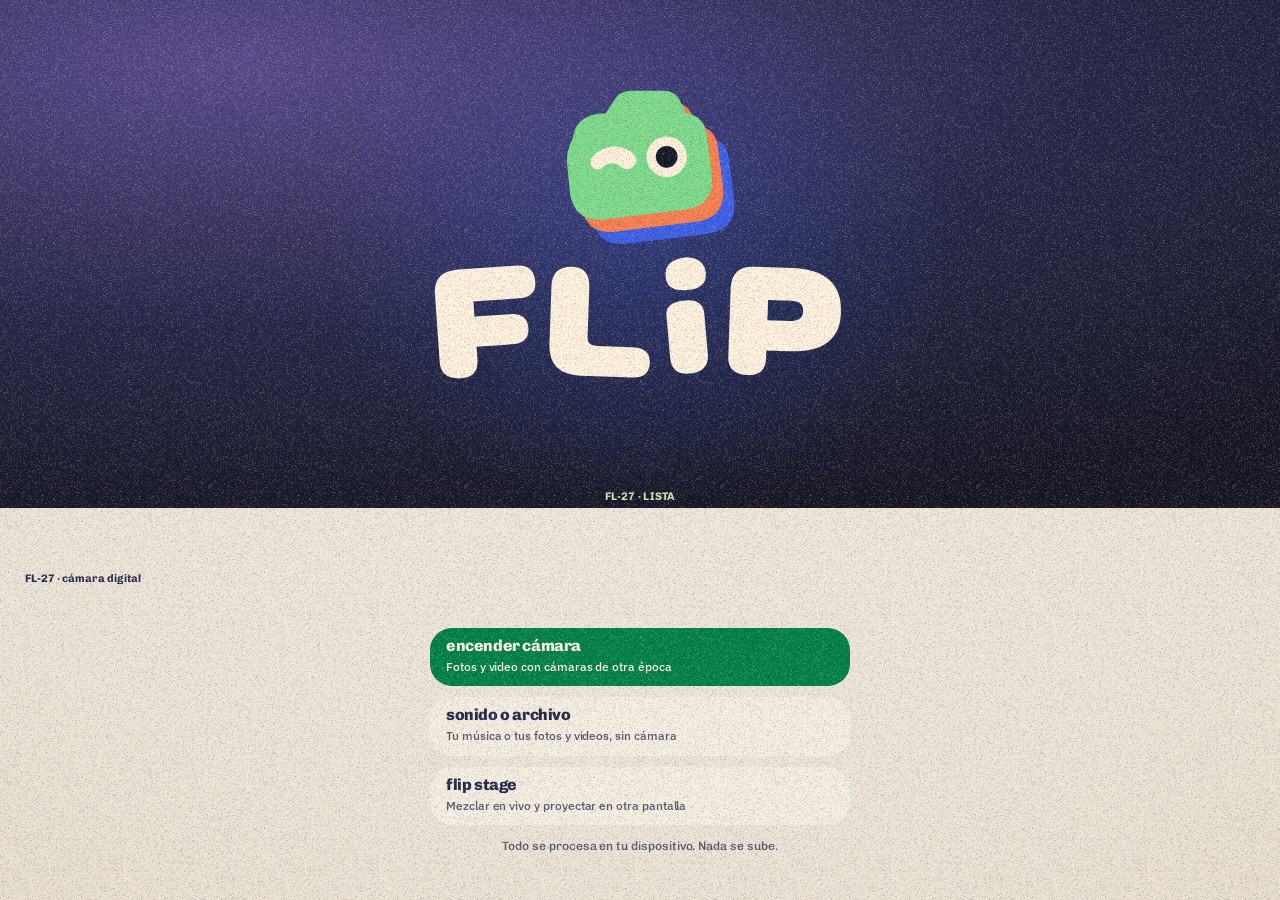
==== commit 53ddc88b: "VIRTUAL: los escenarios 3D pasan a ser sus variantes, con cámara quieta y cinco nuevos Lo que era la" ====
--- a/docs/index.html
+++ b/docs/index.html
@@ -1416,6 +1416,21 @@
     .film-ctrl-row input[type="range"] { flex:1; height:2px; accent-color:var(--paper); cursor:pointer; }
     #pressRegRow, #pressPairRow { display:none; }
     #pressRegRow.visible, #pressPairRow.visible { display:flex; }
+    /* Una cámara con muchas variantes (VIRTUAL lleva once) en la piel OBJETO: la fila no aprieta las
+       teclas hasta dejarlas en «1..»; se desliza, como en la piel INTERFAZ, cada tecla a su ancho. */
+    body:not([data-piel="interfaz"]) .deck-variants:is([data-count="7"], [data-count="8"], [data-count="9"], [data-count="10"], [data-count="11"], [data-count="12"], [data-count="13"], [data-count="14"]) {
+      flex-wrap: nowrap !important; overflow-x: auto; overflow-y: hidden; scrollbar-width: none; justify-content: flex-start; scroll-snap-type: x proximity;
+    }
+    body:not([data-piel="interfaz"]) .deck-variants:is([data-count="7"], [data-count="8"], [data-count="9"], [data-count="10"], [data-count="11"], [data-count="12"], [data-count="13"], [data-count="14"])::-webkit-scrollbar { display: none; }
+    body:not([data-piel="interfaz"]) .deck-variants:is([data-count="7"], [data-count="8"], [data-count="9"], [data-count="10"], [data-count="11"], [data-count="12"], [data-count="13"], [data-count="14"]) .hw-keycap {
+      flex: 0 0 auto !important; min-width: 66px; padding: 0 10px 1px !important; font-size: 9.5px; letter-spacing: .02em; scroll-snap-align: center;
+    }
+    #fxEditPanel { display:none; margin-bottom:3px; }
+    .fx-ctrl-row { display:flex; align-items:center; gap:6px; margin-bottom:6px; }
+    .fx-ctrl-row[hidden] { display:none !important; }
+    .fx-lbl { color:var(--mid); font-family:monospace; font-size:7px; letter-spacing:.7px; min-width:64px; flex-shrink:0; }
+    .fx-val { color:var(--paper); font-family:monospace; font-size:7px; min-width:40px; text-align:right; flex-shrink:0; }
+    .fx-ctrl-row input[type="range"] { flex:1; height:2px; accent-color:var(--paper); cursor:pointer; }
 
     /* UPLOAD palette context badge */
     #palettes::before {
@@ -3382,6 +3397,12 @@
     <button class="cam-fam-btn"        data-family="OSCAM"  title="OSCAM — Oscilloscope camera"><strong>OSCAM</strong><small>Osciloscopio</small></button>
     <button class="cam-fam-btn"        data-family="PRENSA" title="PRINT — Imprenta y sello postal"><strong>PRINT</strong><small>Imprenta: semitono, periódico, riso y sello postal</small></button>
     <button class="cam-fam-btn"        data-family="CONSOLA" title="VIRTUAL — Todo en polígonos"><strong>VIRTUAL</strong><small>Todo en polígonos, como un juego de otra generación</small></button>
+    <button class="cam-fam-btn"        data-family="MATRIZ" title="MATRIZ — Trazos de fósforo"><strong>MATRIZ</strong><small>Pantalla de puntos: cada trazo sigue el contorno y las diagonales hacen cordón</small></button>
+    <button class="cam-fam-btn"        data-family="TESELA" title="TESELA — Baldosas de memoria rota"><strong>TESELA</strong><small>La figura hecha de baldosas de una memoria rota</small></button>
+    <button class="cam-fam-btn"        data-family="CHISPA" title="CHISPA — Brillantina y destellos"><strong>CHISPA</strong><small>Brillantina y destellos que viajan con la imagen</small></button>
+    <button class="cam-fam-btn"        data-family="BRASA" title="BRASA — Retrato que arde"><strong>BRASA</strong><small>Retrato que arde: oro, letra en los medios tonos y luces que se corren</small></button>
+    <button class="cam-fam-btn"        data-family="GUSANO" title="GUSANO — Bandas de puntos RGB"><strong>GUSANO</strong><small>Bandas de puntos rojos, verdes y azules que avanzan en curva</small></button>
+    <button class="cam-fam-btn"        data-family="ESPECTRO" title="ESPECTRO — Arcoíris sobre negro"><strong>ESPECTRO</strong><small>La luz en anillos de arcoíris sobre negro, como un colorizador de video</small></button>
     <button class="cam-fam-btn"        data-family="FILM" title="FILM — Película revelada de verdad"><strong>FILM</strong><small>Película revelada de verdad: negativos, diapositivas, experimentales y blanco y negro</small></button>
     <button class="cam-fam-btn"        data-family="CLON" title="CLON — Copia el look de una imagen"><strong>CLON</strong><small>Enséñale una imagen y arma una cámara con su look</small></button>
   </div>
@@ -3547,6 +3568,8 @@
       <input type="range" id="pressPair" min="0" max="3" step="1" value="0">
     </div>
   </div>
+  <!-- MATRIZ, TESELA, CHISPA y BRASA: sus filas las arma _buildFxCamPanel() desde FX_CAM_CTRLS. -->
+  <div id="fxEditPanel" style="display:none;"></div>
   <div id="filmEditPanel" style="display:none;">
     <div class="film-ctrl-row">
       <span class="film-lbl">EXPOSICIÓN</span>
@@ -3854,6 +3877,9 @@
       <div class="sc-row scrash-pane" data-scrash-pane="color"><span class="sc-lbl">HUE</span><span class="sc-val" id="vScrHue">0</span><input type="range" id="scrHue" min="0" max="360" value="0"></div>
       <div class="sc-row scrash-pane" data-scrash-pane="texture"><span class="sc-lbl">GRAIN</span><span class="sc-val" id="vScrGrain">0</span><input type="range" id="scrGrain" min="0" max="100" value="0"></div>
       <div class="sc-row scrash-pane" data-scrash-pane="texture"><span class="sc-lbl">CHAOS</span><span class="sc-val" id="vScrChaos">0</span><input type="range" id="scrChaos" min="0" max="100" value="0"></div>
+      <div class="sc-row scrash-pane" data-scrash-pane="motion"><span class="sc-lbl">ARRASTRE</span><span class="sc-val" id="vScrSmear">0</span><input type="range" id="scrSmear" min="0" max="100" value="0"></div>
+      <div class="sc-row scrash-pane" data-scrash-pane="texture"><span class="sc-lbl">CHISPA</span><span class="sc-val" id="vScrSpark">0</span><input type="range" id="scrSpark" min="0" max="100" value="0"></div>
+      <div class="sc-row scrash-pane" data-scrash-pane="color"><span class="sc-lbl">TRAMA RGB</span><span class="sc-val" id="vScrRgb">0</span><input type="range" id="scrRgb" min="0" max="100" value="0"></div>
     </div>
     <div class="sc-row scrash-pane" data-scrash-pane="motion" style="gap:8px;margin-top:2px;">
       <button id="btnScrashAnimate">ANIMATE</button>
@@ -4301,7 +4327,16 @@
 <script src="./optical-scope.js"></script>
 <script src="./press.js"></script>
 <script src="./consola.js"></script>
+<!-- Cámaras nuevas en la gráfica (WebGL 1). Si una falta, su cámara cae a AUTO 03. -->
+<script src="./matriz.js"></script>
+<script src="./tesela.js"></script>
+<script src="./chispa.js"></script>
+<script src="./brasa.js"></script>
+<script src="./cuarto.js"></script>
+<script src="./gusano.js"></script>
+<script src="./espectro.js"></script>
 <script src="./reaccion.js"></script>
+<script src="./qr.js"></script>
 <script src="./clon.js"></script>
 <script src="./film.js"></script>
 <script src="./stamp.js"></script>
@@ -5110,6 +5145,142 @@
 let oscamColorMode = 'GREEN';
 // PRENSA: tamaño del punto (1–10), tinta, papel, descuadre de planchas y par de tintas de RISO.
 let pressDotVal = 3, pressInkVal = 50, pressPaperVal = 35, pressRegVal = 15, pressPairVal = 0;
+// ── Mandos de las cámaras nuevas (MATRIZ, TESELA, CHISPA, BRASA) ─────────────────────────────
+// Una tabla en vez de cuatro juegos de variables: cada mando es un deslizador de la hoja «fx» (ver
+// _buildFxCamPanel), se guarda en ajustes (fxCamVals) y llega al motor con el nombre del contrato.
+// En el deslizador van enteros; «k» lo convierte al valor del motor (k: 0.01 → de 0 a 1), «bool»
+// lo pasa como verdadero o falso y «options» como el nombre de la opción (PERSONA de CHISPA: 'TODO'…). CHISPA guarda un juego por variante: sus valores de fábrica son
+// otros en LENTEJA y en MAREA.
+const FX_CAM_CTRLS = {
+  MATRIZ: [
+    { id:'celdas', label:'CELDAS', min:24, max:64, def:36 },
+    { id:'flujo', label:'FLUJO', min:10, max:60, def:22, k:0.01 },
+    { id:'halo', label:'HALO', min:0, max:100, def:55, k:0.01 },
+    { id:'sujeto', label:'PERSONA', min:0, max:1, def:0, bool:true, text:['TODO', 'CORDÓN'] },
+    { id:'datos', label:'DATOS', min:0, max:1, def:0, bool:true, text:['NO', 'SÍ'] },
+  ],
+  TESELA: [
+    { id:'baldosa', label:'BALDOSA', min:24, max:96, def:64 },
+    { id:'rotura', label:'ROTURA', min:0, max:100, def:55, k:0.01 },
+    { id:'saltos', label:'SALTOS', min:0, max:15, def:6, unit:' Hz' },
+  ],
+  'CHISPA:LENTEJA': [
+    { id:'persona', label:'PERSONA', min:0, max:2, def:0, options:['TODO', 'PERSONA', 'FONDO'] },
+    { id:'densidad', label:'DENSIDAD', min:0, max:100, def:78, k:0.01 },
+    { id:'umbral', label:'UMBRAL', min:5, max:65, def:18, k:0.01 },
+    { id:'cruces', label:'CRUCES', min:0, max:100, def:65, k:0.01 },
+    { id:'anclaje', label:'ANCLAJE', min:0, max:100, def:85, k:0.01 },
+    { id:'ritmo', label:'RITMO', min:4, max:18, def:9, unit:' Hz' },
+  ],
+  'CHISPA:MAREA': [
+    { id:'densidad', label:'DENSIDAD', min:0, max:100, def:55, k:0.01 },
+    { id:'umbral', label:'UMBRAL', min:5, max:65, def:32, k:0.01 },
+    { id:'cruces', label:'CUADROS', min:0, max:100, def:50, k:0.01 },
+    { id:'anclaje', label:'ANCLAJE', min:0, max:100, def:75, k:0.01 },
+    { id:'ritmo', label:'RITMO', min:4, max:18, def:9, unit:' Hz' },
+  ],
+  BRASA: [
+    { id:'arrastre', label:'ARRASTRE', min:0, max:100, def:45, k:0.01 },
+    { id:'texto', label:'TEXTO', min:0, max:100, def:70, k:0.01 },
+    { id:'ardor', label:'ARDOR', min:0, max:100, def:65, k:0.01 },
+    { id:'rejilla', label:'REJILLA', min:0, max:100, def:55, k:0.01 },
+    { id:'marco', label:'MARCO', min:0, max:1, def:1, bool:true, text:['NO', 'SÍ'] },
+  ],
+  // (los escenarios en 3D de VIRTUAL: la clave sigue siendo CUARTO para que sus ajustes guardados sigan valiendo)
+  CUARTO: [
+    { id:'giro', label:'GIRO', min:0, max:100, def:35, k:0.01 },
+    { id:'luz', label:'LUZ', min:0, max:100, def:70, k:0.01 },
+    { id:'trama', label:'TRAMA', min:0, max:100, def:60, k:0.01 },
+    { id:'temblor', label:'TEMBLOR', min:0, max:100, def:50, k:0.01 },
+    // PASEO: la cámara 3D recorre el escenario; QUIETO, se queda fija frente a la pantalla (también tecla rápida, ver consola.js)
+    { id:'paseo', label:'CÁMARA', min:0, max:1, def:1, bool:true, text:['QUIETA', 'PASEO'] },
+  ],
+  GUSANO: [
+    { id:'curva', label:'CURVA', min:0, max:100, def:50, k:0.01 },
+    { id:'paso', label:'PASO', min:0, max:100, def:50, k:0.01 },
+    { id:'trama', label:'TRAMA', min:0, max:100, def:70, k:0.01 },
+    { id:'figura', label:'SELLO', min:0, max:1, def:0, text:['GENERADO', 'CÁMARA'] },
+  ],
+  ESPECTRO: [
+    { id:'vueltas', label:'VUELTAS', min:0, max:100, def:50, k:0.01 },
+    { id:'clave', label:'CLAVE', min:0, max:100, def:70, k:0.01 },
+    { id:'croma', label:'CROMA', min:0, max:100, def:60, k:0.01 },
+    { id:'ciclo', label:'CICLO', min:0, max:100, def:30, k:0.01 },
+  ],
+};
+const fxCamVals = {};
+for (const [key, list] of Object.entries(FX_CAM_CTRLS)) { fxCamVals[key] = {}; for (const c of list) fxCamVals[key][c.id] = c.def; }
+// La clave de la tabla para una cámara: la familia, o familia:variante si guarda un juego por variante.
+function _fxCamKey(fam, variant) {
+  if (_esCuarto(fam, variant)) return 'CUARTO';
+  if (FX_CAM_CTRLS[fam]) return fam;
+  const key = fam + ':' + variant;
+  return FX_CAM_CTRLS[key] ? key : (Object.keys(FX_CAM_CTRLS).find(k => k.startsWith(fam + ':')) || null);
+}
+// Lo que llega al motor: { celdas: 36, flujo: 0.28, … }.
+function _fxCamValues(fam, variant) {
+  const key = _fxCamKey(fam, variant), out = {};
+  if (!key) return out;
+  for (const c of FX_CAM_CTRLS[key]) { const v = fxCamVals[key][c.id]; out[c.id] = c.options ? c.options[v] || c.options[0] : c.bool ? v >= 1 : c.k ? +(v * c.k).toFixed(4) : v; }
+  return out;
+}
+// ESCUCHA (escucha.js) mueve mandos de la cámara mientras pinta el cuadro y los devuelve: aquí se le
+// dice cuáles en las cámaras nuevas. El golpe y los medios los lee cada motor (opciones.audio): no
+// tienen deslizador. En CHISPA y BRASA el motor lo hace todo; aquí va solo lo que dice la fila.
+document.addEventListener('DOMContentLoaded', () => {
+  const ear = window.flipEscucha;
+  if (!ear || !ear.mapa) return;
+  const knob = (key, id, band, span) => { const c = FX_CAM_CTRLS[key].find(x => x.id === id); return { get: () => fxCamVals[key][id], set: v => { fxCamVals[key][id] = v; }, band, span, min: c.min, max: c.max, step: true }; };
+  Object.assign(ear.mapa, {
+    MATRIZ: { dice: 'El bajo trenza diagonales, los agudos encienden el fósforo y el golpe invierte los cordones', mandos: [knob('MATRIZ', 'flujo', 'bass', -14), knob('MATRIZ', 'halo', 'high', 35)] },
+    TESELA: { dice: 'El bajo rompe más baldosas y la memoria salta con cada golpe', mandos: [knob('TESELA', 'rotura', 'bass', 35)] },
+    CHISPA: { dice: 'El golpe enciende destellos y el sonido aviva la brillantina', mandos: [] },
+    BRASA: { dice: 'El bajo corre las luces y el golpe las arrastra en ráfaga', mandos: [] },
+    // VIRTUAL solo se mueve con el sonido en sus escenarios en 3D («solo» dice para qué variante vale: la puesta, si es uno de ellos)
+    CONSOLA: { dice: 'El sonido mueve el escenario y la pantalla alumbra al pulso', mandos: [], get solo() { return _esCuarto() ? camVariant : '·'; } },
+    GUSANO: { dice: 'El bajo empuja el gusano y cada golpe le cambia el color', mandos: [] },
+    ESPECTRO: { dice: 'El sonido hace correr los anillos de arcoíris', mandos: [] },
+  });
+});
+// El sonido, si ESCUCHA está encendida: bandas de 0 a 1 y el golpe (que cae en 160 ms; «beats» los cuenta).
+function _fxCamAudio() {
+  const ear = window.flipEscucha;
+  if (!ear || !ear.on) return null;
+  const lv = ear.levels();
+  return { bass: lv.bass, mid: lv.mid, treble: lv.high, beat: lv.beat, beats: lv.beats };
+}
+// Las cámaras nuevas comparten firma:
+//   renderX(fuente, anchoFuente, altoFuente, ctx2d, espejo, variante, opciones) → true si pintó.
+// Opciones comunes { now, path, outW, outH, audio? } y los mandos de su tabla. El marco de BRASA solo
+// cuando pinta la cámara propia (visor, foto y video de CÁMARA: «own»); en STAGE, PORTAL, FUSION y
+// EDIT va apagado. Sin su archivo, sin gráfica, si falla o si devuelve falso, queda AUTO 03.
+const FX_CAM_FN = { matriz: 'renderMatriz', tesela: 'renderTesela', chispa: 'renderChispa', brasa: 'renderBrasa', cuarto: 'renderCuarto', gusano: 'renderGusano', espectro: 'renderEspectro' };
+const _fxCamFailed = {};
+function _fxCamOptions(frame) {
+  const o = frame.options || {}, fam = frame.profile.family;
+  const opts = { now: o.now, path: frame.path, outW: o.outW, outH: o.outH, ..._fxCamValues(fam, frame.profile.variant) };
+  if (o.motion) opts.motion = true;
+  if (o.own) opts.own = true;           // (pinta la cámara propia: el motor puede avisar en el cristal y compartir memoria visor–foto)
+  const audio = o.audio || _fxCamAudio();
+  if (audio) opts.audio = audio;
+  if ('marco' in opts) opts.marco = !!(opts.marco && o.own);
+  return opts;
+}
+function _renderFxCam(frame) {
+  const name = FX_CAM_FN[frame.profile.renderer], fn = window[name];
+  let ok = false;
+  // (un escenario de VIRTUAL que cuarto.js todavía no trae no se pinta con otro: cae a AUTO 03)
+  const unknown = frame.profile.renderer === 'cuarto' && window.flipCuarto && Array.isArray(flipCuarto.VARIANTES) && !flipCuarto.VARIANTES.includes(frame.profile.variant);
+  if (typeof fn === 'function' && !unknown) {
+    try { ok = !!fn(frame.source, frame.srcW, frame.srcH, frame.targetCtx, frame.mirror, frame.profile.variant, _fxCamOptions(frame)); }
+    catch (error) {
+      // (un motor que falla no se lleva la cámara por delante: se avisa una vez y pinta AUTO 03)
+      if (!_fxCamFailed[name]) { _fxCamFailed[name] = String(error && error.message || error); console.error(name + ': ' + _fxCamFailed[name]); }
+    }
+  }
+  if (!ok) { try { drawCameraFrame({ ...frame, profile: { ...frame.profile, renderer: 'auto03' } }); } catch (_) {} }
+  return frame;
+}
 let caskiaSeikoGhostVal = 28;
 let caskiaSeikoDitherVal = 18;
 let caskiaSeikoContrastVal = 42;
@@ -5203,15 +5374,93 @@
     editMode:'press',
     paletteContext:null,
   },
-  // VIRTUAL (consola.js; la clave interna sigue siendo CONSOLA): la escena en polígonos con textura pegada; la cara, con su propia malla.
+  // VIRTUAL (la clave interna sigue siendo CONSOLA). Las tres primeras (consola.js): la escena en
+  // polígonos con textura pegada; la cara, con su propia malla. Las demás (cuarto.js, ver CUARTO_VARIANTS):
+  // un escenario en 3D de otra generación, de noche, con tu imagen en su pantalla; esa pantalla lo alumbra.
   CONSOLA: {
     label:'VIRTUAL',
     displayLabel:'VIRTUAL',
     variants:[
       { id:'B128', label:'128 BITS', hint:'128 BITS · polígonos con textura suave, estelas, resplandor y un atardecer que no se acaba.' },
       { id:'B32', label:'32 BITS', hint:'32 BITS · píxel duro, pocos colores con tramado y polígonos que tiemblan.' },
+      { id:'NOCHE', label:'NOCHE', hint:'NOCHE · el cuarto a oscuras alumbrado por la pantalla: sombras índigo, tramado a la vista, resplandor solo en las luces y alguna estrella.' },
+      { id:'DORMITORIO', label:'DORMITORIO', hint:'DORMITORIO · un cuarto de noche en polígonos; tu imagen, en la tele que lo alumbra.' },
+      { id:'OFICINA', label:'OFICINA', hint:'OFICINA · una oficina a oscuras en polígonos; tu imagen, en el monitor.' },
+      { id:'AZOTEA', label:'AZOTEA', hint:'AZOTEA · una azotea de noche en polígonos; tu imagen, en el anuncio que alumbra la ciudad.' },
+      { id:'TORRE', label:'TORRE', hint:'TORRE · tu imagen en la pantalla gigante de una torre, vista desde la azotea.' },
+      { id:'AUTOBUS', label:'AUTOBÚS', hint:'AUTOBÚS · tu imagen en la tele del autobús, vista desde tu asiento.' },
+      { id:'AUTOCINEMA', label:'AUTOCINEMA', hint:'AUTOCINEMA · tu imagen es la película del autocinema; tú, acostado en el cofre.' },
+      { id:'ESCAPARATE', label:'ESCAPARATE', hint:'ESCAPARATE · tu imagen en un muro de teles en la vitrina, de noche.' },
+      { id:'TAQUERIA', label:'TAQUERÍA', hint:'TAQUERÍA · tu imagen en la tele del puesto, entre el trompo y la plancha.' },
     ],
     editMode:'consola',
+    paletteContext:null,
+  },
+  // Las cuatro cámaras nuevas en la gráfica. Sus mandos viven en FX_CAM_CTRLS (hoja de ajustes «fx»).
+  // MATRIZ (matriz.js): rejilla de puntos de fósforo; cada nodo tiende un puente hacia el vecino en la
+  // dirección del contorno (| — / \) y los parches que comparten diagonal se sueldan en cordones.
+  MATRIZ: {
+    label:'MATRIZ',
+    displayLabel:'MATRIZ',
+    variants:[
+      { id:'FOSFORO', label:'FÓSFORO', hint:'FÓSFORO · pantalla de puntos verde: cada trazo sigue el contorno y las diagonales hacen cordón.' },
+      { id:'AMBAR', label:'ÁMBAR', hint:'ÁMBAR · los mismos trazos en fósforo ámbar, de terminal vieja.' },
+      { id:'HIELO', label:'HIELO', hint:'HIELO · los mismos trazos en fósforo azul hielo.' },
+    ],
+    editMode:'fx',
+    paletteContext:null,
+  },
+  // TESELA (tesela.js): la figura en baldosas de 8 × 8 a cuatro tonos, de un banco propio dibujado
+  // por código, con sus sub-paletas y ráfagas de corrupción a saltos, recortada a baldosa.
+  TESELA: {
+    label:'TESELA',
+    displayLabel:'TESELA',
+    variants:[
+      { id:'SILUETA', label:'SILUETA', hint:'SILUETA · la persona hecha de baldosas de memoria rota, sobre negro. Si no hay nadie, va el cuadro entero, atenuado.' },
+      { id:'TOTAL', label:'TOTAL', hint:'TOTAL · todo el cuadro en baldosas: para paisajes y objetos.' },
+    ],
+    editMode:'fx',
+    paletteContext:null,
+  },
+  // CHISPA (chispa.js): destellos que se encienden en la luz y viajan con la imagen.
+  CHISPA: {
+    label:'CHISPA',
+    displayLabel:'CHISPA',
+    variants:[
+      { id:'LENTEJA', label:'LENTEJA', hint:'LENTEJA · brillantina: arcoíris en lo blanco, el color propio en lo vivo y cruces de destello. Lo oscuro queda liso.' },
+      { id:'MAREA', label:'MAREA', hint:'MAREA · destellos finos sobre las crestas de luz, como agua de noche, y cuadros de luz sueltos.' },
+    ],
+    editMode:'fx',
+    paletteContext:null,
+  },
+  // BRASA (brasa.js): retrato en rampa de brasa a oro, letra diminuta en los medios tonos y arrastre.
+  BRASA: {
+    label:'BRASA',
+    displayLabel:'BRASA',
+    variants:[
+      { id:'STD', label:'RETRATO', hint:'RETRATO · de brasa a oro, renglones de letra diminuta en los medios tonos y luces que se corren en horizontal.' },
+    ],
+    editMode:'fx',
+    paletteContext:null,
+  },
+  // GUSANO (gusano.js): un sello que se estampa paso a paso a lo largo de una curva, tramado por canal.
+  GUSANO: {
+    label:'GUSANO',
+    displayLabel:'GUSANO',
+    variants:[
+      { id:'STD', label:'GUSANO', hint:'GUSANO · bandas de puntos rojos, verdes y azules que avanzan en curva, con negro entre una y otra.' },
+    ],
+    editMode:'fx',
+    paletteContext:null,
+  },
+  // ESPECTRO (espectro.js): colorizador de video: la luz recorre varias vueltas de arcoíris sobre negro.
+  ESPECTRO: {
+    label:'ESPECTRO',
+    displayLabel:'ESPECTRO',
+    variants:[
+      { id:'STD', label:'ESPECTRO', hint:'ESPECTRO · la luz en anillos de arcoíris que la recorren, sobre negro total, con el corrimiento del video de antes.' },
+    ],
+    editMode:'fx',
     paletteContext:null,
   },
   // FILM (film.js): película revelada paso a paso (exposición por capas, halación, freno entre capas,
@@ -5260,6 +5509,12 @@
 // Las variantes de PRINT que son el sello postal (las pinta stamp.js, con su propio panel de ajustes).
 const SELLO_VARIANTS = new Set(['ENGR', 'INK', 'ISSUE']);
 function _esSello(fam = camFamily, variant = camVariant) { return fam === 'PRENSA' && SELLO_VARIANTS.has(variant); }
+// Las variantes de VIRTUAL que son un escenario en 3D (las pinta cuarto.js, con sus mandos de la hoja «fx»
+// y la tecla PASEO). Antes eran su propia cámara, CUARTO: los ajustes guardados con ella se mudan aquí.
+const CUARTO_VARIANTS = new Set(['DORMITORIO', 'OFICINA', 'AZOTEA', 'TORRE', 'AUTOBUS', 'AUTOCINEMA', 'ESCAPARATE', 'TAQUERIA']);
+function _esCuarto(fam = camFamily, variant = camVariant) { return fam === 'CONSOLA' && CUARTO_VARIANTS.has(variant); }
+// Cuadros por segundo de cada cámara (el escenario en 3D va a 30 aunque VIRTUAL vaya a 24).
+function _camCadence(fam = camFamily, variant = camVariant) { return _esCuarto(fam, variant) ? 30 : (cameraCadence[fam] || 24); }
 
 function _getSafeActiveTab() {
   try { return activeTab; }
@@ -5277,6 +5532,12 @@
   OSCAM: 'oscam',
   PRENSA: 'press',
   CONSOLA: 'consola',
+  MATRIZ: 'matriz',
+  TESELA: 'tesela',
+  CHISPA: 'chispa',
+  BRASA: 'brasa',
+  GUSANO: 'gusano',
+  ESPECTRO: 'espectro',
   FILM: 'film',
   CLON: 'clon',
 });
@@ -5302,7 +5563,7 @@
     familyLabel: familyCfg.displayLabel || familyCfg.label || fam,
     variant: variantCfg.id,
     variantLabel: variantCfg.label || variantCfg.id,
-    renderer: _esSello(fam, variantCfg.id) ? 'stamp' : CAMERA_ENGINE_RENDERERS[fam] || CAMERA_ENGINE_RENDERERS.DSI,
+    renderer: _esSello(fam, variantCfg.id) ? 'stamp' : _esCuarto(fam, variantCfg.id) ? 'cuarto' : CAMERA_ENGINE_RENDERERS[fam] || CAMERA_ENGINE_RENDERERS.DSI,
     internalId: variantCfg.internalId || familyCfg.internalId || null,
     subtitle: variantCfg.subtitle || familyCfg.subtitle || null,
   };
@@ -5519,6 +5780,14 @@
         try { drawCameraFrame({ ...frame, profile: { ...frame.profile, renderer: 'auto03' } }); } catch (_) {}
       }
       return frame;
+    case 'matriz':
+    case 'tesela':
+    case 'chispa':
+    case 'brasa':
+    case 'cuarto':
+    case 'gusano':
+    case 'espectro':
+      return _renderFxCam(frame);
     case 'press':
       if (!(window.renderPress && renderPress(frame.source, frame.srcW, frame.srcH, frame.targetCtx, frame.mirror, frame.profile.variant,
         { dot: pressDotVal, ink: pressInkVal, paper: pressPaperVal, register: pressRegVal, pair: pressPairVal }))) {
@@ -5560,6 +5829,7 @@
   if (camFamily === 'VFD' && camVariant !== 'STD') return null;
   if (camFamily === 'CASKIA' && camVariant !== 'SEIKO') return null;
   if (_esSello()) return 'stamp';
+  if (_esCuarto()) return 'fx';                 // (los escenarios en 3D de VIRTUAL: mandos de CUARTO y PASEO)
   return fam.editMode;
 }
 function _getCamPaletteContext() {
@@ -5929,7 +6199,7 @@
   const fam = _getCamFamilyConfig();
   if (!fam.variants.some(v => v.id === camVariant)) camVariant = fam.variants[0]?.id || 'STD';
   if (!customCameraFps) {
-    camFpsTarget = cameraCadence[camFamily] || 24;
+    camFpsTarget = _camCadence(camFamily, camVariant);
     syncCameraCadence();
   }
   const nextEngineKey = `${camFamily}:${camVariant}`;
@@ -5947,6 +6217,13 @@
     b.setAttribute('aria-pressed', String(b.dataset.family === camFamily));
   });
   _renderCamVariantPill();
+  // (en una fila de variantes que se desliza —VIRTUAL lleva once—, la puesta queda a la vista)
+  requestAnimationFrame(() => {
+    const row = document.getElementById('deckVariants'), on = row && row.querySelector('[data-variant].is-on');
+    if (!on || row.scrollWidth <= row.clientWidth + 1) return;
+    const r = row.getBoundingClientRect(), k = on.getBoundingClientRect();
+    if (k.left < r.left || k.right > r.right) row.scrollLeft += (k.left + k.width / 2) - (r.left + r.width / 2);
+  });
   document.getElementById('camFamilyBadge').textContent = fam.displayLabel || fam.label;
   document.getElementById('camEditTitle').textContent = 'AJUSTES · ' + (fam.displayLabel || fam.label);
   const editMode = _getCamEditMode();
@@ -5968,6 +6245,8 @@
   document.getElementById('pressEditPanel').style.display = editMode === 'press' ? 'block' : 'none';
   document.getElementById('filmEditPanel').style.display = editMode === 'film' ? 'block' : 'none';
   if (window.flipFilm) flipFilm.syncUI();
+  document.getElementById('fxEditPanel').style.display = editMode === 'fx' ? 'block' : 'none';
+  _syncFxCamUI();
   document.getElementById('pressRegRow').classList.toggle('visible', editMode === 'press' && camVariant !== 'DIARIO');
   document.getElementById('pressPairRow').classList.toggle('visible', editMode === 'press' && camVariant === 'RISO');
   _syncPressUI();
@@ -6151,6 +6430,47 @@
   ['pressPair', v => { pressPairVal = Math.max(0, Math.min(3, v)); }]]) {
   document.getElementById(id).addEventListener('input', event => { set(+event.target.value | 0); _syncPressUI(); saveSettings(); });
 }
+// La hoja de ajustes de las cámaras nuevas: una fila por mando de FX_CAM_CTRLS (todas a la vez en la
+// página; se ven solo las de la cámara puesta). Se arma aquí, antes de que la consola de perillas
+// (console.js) busque los deslizadores de cada hoja.
+const _fxCamText = (c, v) => c.options ? c.options[v] || c.options[0] : c.text ? c.text[v >= 1 ? 1 : 0] : String(v) + (c.unit || '');
+function _buildFxCamPanel() {
+  const panel = document.getElementById('fxEditPanel');
+  if (!panel || panel.childElementCount) return;
+  for (const [key, list] of Object.entries(FX_CAM_CTRLS)) {
+    for (const c of list) {
+      const row = document.createElement('div');
+      row.className = 'fx-ctrl-row';
+      row.dataset.fx = key; row.dataset.fxId = c.id;
+      row.hidden = true;
+      const id = 'fx' + key.replace(/[^A-Z]/g, '') + c.id;
+      row.innerHTML = `<span class="fx-lbl">${c.label}</span><span class="fx-val" id="v${id}">${_fxCamText(c, c.def)}</span>` +
+        `<input type="range" id="${id}" min="${c.min}" max="${c.max}" step="1" value="${c.def}">`;
+      const input = row.querySelector('input');
+      input.addEventListener('input', () => {
+        const v = Math.max(c.min, Math.min(c.max, Math.round(+input.value)));
+        fxCamVals[key][c.id] = v;
+        row.querySelector('.fx-val').textContent = _fxCamText(c, v);
+        saveSettings();
+      });
+      panel.appendChild(row);
+    }
+  }
+}
+function _syncFxCamUI() {
+  const panel = document.getElementById('fxEditPanel');
+  if (!panel) return;
+  const key = _fxCamKey(camFamily, camVariant);
+  panel.querySelectorAll('.fx-ctrl-row').forEach(row => {
+    const on = row.dataset.fx === key;
+    row.hidden = !on;
+    if (!on) return;
+    const c = FX_CAM_CTRLS[key].find(x => x.id === row.dataset.fxId), v = fxCamVals[key][c.id];
+    row.querySelector('input').value = v;
+    row.querySelector('.fx-val').textContent = _fxCamText(c, v);
+  });
+}
+_buildFxCamPanel();
 function _syncDsiTramaUI() {
   const trama = document.getElementById('dsiTrama'), celda = document.getElementById('dsiCelda');
   if (!trama || !celda) return;
@@ -7345,6 +7665,10 @@
 _camLayerSets.film = { used: 0, parked: false, canvases: () => [], build: () => {}, drop: () => { if (window.flipFilm) flipFilm.release(); } };
 _camLayerSets.clon = { used: 0, parked: false, canvases: () => [], build: () => {}, drop: () => { if (window.flipClon) flipClon.release(); } };
 _camLayerSets.consola = { used: 0, parked: false, canvases: () => [], build: () => {}, drop: () => { if (window.flipConsola) flipConsola.release(); } };
+// Las cámaras nuevas, igual: cada una suelta su gráfica (window.flipMatriz.release(), etc.) a los seis segundos sin uso.
+for (const [renderer, api] of [['matriz', 'flipMatriz'], ['tesela', 'flipTesela'], ['chispa', 'flipChispa'], ['brasa', 'flipBrasa'], ['cuarto', 'flipCuarto'], ['gusano', 'flipGusano'], ['espectro', 'flipEspectro']]) {
+  _camLayerSets[renderer] = { used: 0, parked: false, canvases: () => [], build: () => {}, drop: () => { const m = window[api]; if (m && typeof m.release === 'function') m.release(); } };
+}
 _camLayerSets.stamp = { used: 0, parked: false, canvases: () => [], build: () => {}, drop: () => { if (typeof _stampRelease === 'function') _stampRelease(); } };
 _camLayerSets.oscam = { used: 0, parked: false, canvases: () => [], build: () => {},
   drop: () => { if (typeof releaseOpticalScopes === 'function') releaseOpticalScopes(); } };
@@ -7963,7 +8287,7 @@
 }
 function _getAuto03CaptureSampleDims(options = {}) {
   const resolutionId = options.resolution || ((flipAudioSettings && flipAudioSettings.resolution) || 'medium');
-  const scale = resolutionId === 'high' ? 1.72 : (resolutionId === 'low' ? 1.06 : 1.36);
+  const scale = resolutionId === 'high' || resolutionId === 'max' ? 1.72 : (resolutionId === 'low' ? 1.06 : 1.36);
   const even = v => Math.max(32, Math.round(v / 2) * 2);
   return { sampleW: even(DSI_W * scale), sampleH: even(DSI_H * scale) };
 }
@@ -10645,7 +10969,7 @@
 let asciiUploading = false;
 let camFpsEnabled = true, camFpsTarget = 8, camLastFrameMs = 0;
 let customCameraFps = false;
-const cameraCadence = { DSI:8, AUTO03:30, DLPHN:24, CASKIA:15, VFD:30, OSCAM:30, PRENSA:24, CONSOLA:24, FILM:30, CLON:30 };
+const cameraCadence = { DSI:8, AUTO03:30, DLPHN:24, CASKIA:15, VFD:30, OSCAM:30, PRENSA:24, CONSOLA:24, MATRIZ:30, TESELA:30, CHISPA:30, BRASA:30, GUSANO:30, ESPECTRO:30, FILM:30, CLON:30 };
 function syncCameraCadence() {
   document.getElementById('camFpsVal').textContent = camFpsTarget;
   document.getElementById('camFpsSlider').value = camFpsTarget;
@@ -10835,6 +11159,14 @@
 // Fuente de la cámara para las vistas previas: el cuadro reducido del sensor rápido si está al
 // día (sensor.js); si no, el elemento de vídeo, que en Android cuesta ~30 ms por lectura.
 let _camSensorPrimed = false;
+// La cámara frontal se ve como un espejo, igual que en la cámara del teléfono (y que en STAGE y en
+// PORTAL, que ya lo hacían): sin espejo, al moverte a un lado la imagen se va al otro y marea. Vale
+// para la vista y para lo que se guarda —la foto y el vídeo salen como se vieron—. Solo la imagen de
+// la cámara: lo que cada cámara pinta encima (letras, marcos, fecha) sigue al derecho. La trasera,
+// una imagen abierta y el patrón de audio no se espejan.
+function camMirror() {
+  return !!stream && typeof facingMode === 'string' && facingMode === 'user';
+}
 function liveCamFrame(maxAge = 150) {
   const fast = flipSensor.current(vid, maxAge);
   return fast
@@ -10894,7 +11226,10 @@
         if (_pipeCamSrc.width !== vid.videoWidth || _pipeCamSrc.height !== vid.videoHeight) {
           _pipeCamSrc.width = vid.videoWidth; _pipeCamSrc.height = vid.videoHeight;
         }
-        _pipeCamSrc.getContext('2d').drawImage(vid, 0, 0, vid.videoWidth, vid.videoHeight);
+        const pctx = _pipeCamSrc.getContext('2d');
+        pctx.setTransform(camMirror() ? -1 : 1, 0, 0, 1, camMirror() ? vid.videoWidth : 0, 0);
+        pctx.drawImage(vid, 0, 0, vid.videoWidth, vid.videoHeight);
+        pctx.setTransform(1, 0, 0, 1, 0, 0);
         srcCanvas = _pipeCamSrc;
       } else if (extAudioMode && extAnalyser) {
         srcCanvas = _getExtAudioSourceFrame(640, 480);
@@ -10913,15 +11248,16 @@
       // PORTAL solo repinta cuando algo cambia; con pegatinas encima, cada vuelta necesita el cuadro
       // limpio (si no, se pintarían sobre sí mismas y la lupa ampliaría lo ya ampliado).
       if (portalOn) window.flipPortal.render(cam, ctxD, t, camStickers.length > 0);
-      else _renderCamEngineFrame(cam.source, cam.srcW, cam.srcH, ctxD, false, {
+      else _renderCamEngineFrame(cam.source, cam.srcW, cam.srcH, ctxD, camMirror(), {
         path:'preview',
         now:t,
+        own:true,                       // (la cámara propia: el marco de BRASA solo sale aquí y en su foto y video)
       });
     } else if ((extAudioMode || extMicOnlyMode) && extAnalyser) {
       // F5 — paridad móvil: sin cámara, el mic (extMicOnlyMode) también pinta el patrón
       // de audio en CAM, igual que EXT AUDIO clásico de desktop (extAudioMode).
       const af = _getExtAudioSourceFrame(640, 480);
-      _renderCamEngineFrame(af, 640, 480, ctxD, false, { path: 'preview', now: t });
+      _renderCamEngineFrame(af, 640, 480, ctxD, false, { path: 'preview', now: t, own: true });
     }
     _renderCamStickerLayer(ctxD);
     camLastFrameMs = minInterval ? t - ((t - camLastFrameMs) % minInterval) : t;
@@ -10997,7 +11333,7 @@
     return;
   }
   if (!asciiStaticSrc && vid.videoWidth)
-    renderASCII(vid, vid.videoWidth, vid.videoHeight, false);
+    renderASCII(vid, vid.videoWidth, vid.videoHeight, camMirror());
   if (!asciiStaticSrc && !vid.videoWidth && (extAudioMode || extMicOnlyMode) && extAnalyser) {
     // F5 — paridad móvil: sin cámara, el mic (extMicOnlyMode) también pinta ASCII desde audio.
     const af = _getExtAudioSourceFrame(640, 480);
@@ -11151,7 +11487,11 @@
     label: 'CAM',
     renderStep(srcCanvas, targetCtx, params, audio, t) {
       const family = (params && params.family && CAM_FAMILIES[params.family]) ? params.family : undefined;
-      _renderCamEngineFrame(srcCanvas, srcCanvas.width, srcCanvas.height, targetCtx, false, { path: 'preview', now: t, family });
+      // La variante de la capa, si es de esa familia (las capas de antes no la traen: la de fábrica).
+      const variant = family && params.variant && CAM_FAMILIES[family].variants.some(v => v.id === params.variant) ? params.variant : undefined;
+      // (las cámaras nuevas leen el sonido de la capa: el mismo que mueve GLITCH)
+      const sound = audio ? { bass: audio.bass || 0, mid: audio.mid || 0, treble: audio.treble || 0, beat: audio.beat || 0 } : undefined;
+      _renderCamEngineFrame(srcCanvas, srcCanvas.width, srcCanvas.height, targetCtx, false, { path: 'preview', now: t, family, variant, audio: sound });
     },
   },
   glitch: {
@@ -11828,6 +12168,7 @@
   resolution: 'medium',
   audioMode: 'off',
   saveMode: 'files',
+  saveV: 0,                       // (2: ya se decidió dónde se guarda en este aparato; ver _flipSaveModeMigrate)
   effects: {
     lofi: { enabled: false, mix: 60, tone: 1200, crush: 8, grit: 20 },
     springReverb: { enabled: false, mix: 22, size: 1.8, decay: 1.6 },
@@ -11851,13 +12192,24 @@
   { id:'low', label:'BAJA', base:480 },
   { id:'medium', label:'MEDIA', base:768 },
   { id:'high', label:'ALTA', base:1080 },
+  // Solo para la FOTO de cámara: 1440 de lado corto (2560 de largo en 9:16 y 16:9). El vídeo y los
+  // demás módulos la tratan como ALTA (ver _flipResolutionId).
+  { id:'max', label:'MÁXIMA', base:1440 },
 ];
+// La resolución elegida, tal como vale para lo que se va a hacer: MÁXIMA es de la foto de cámara.
+function _flipResolutionId(options = {}) {
+  const id = options.resolution || ((flipAudioSettings && flipAudioSettings.resolution) || 'medium');
+  return id === 'max' && !options.photo ? 'high' : id;
+}
 const FLIP_AUDIO_MODE_OPTIONS = [
   { id:'off', label:'OFF' },
   { id:'on', label:'ON' },
   { id:'lofi', label:'LO-FI' },
 ];
 const FLIP_SAVE_MODE_OPTIONS = [
+  // CARRETE: la toma cae en el carrete de FLIP sin preguntar nada (carrete.js) y luego se sacan todas
+  // juntas. ARCHIVOS: una descarga por toma. COMPARTIR: la hoja de compartir por toma.
+  { id:'roll', label:'CARRETE' },
   { id:'files', label:'ARCHIVOS' },
   { id:'share', label:'COMPARTIR' },
 ];
@@ -11923,13 +12275,24 @@
   });
   return next;
 }
+// En un teléfono, disparar no debe lanzar una descarga ni una hoja de compartir por toma (en iPhone
+// era un aviso cada vez; en Android, una notificación): lo de fábrica ahí es el CARRETE de FLIP. Quien
+// venía con ARCHIVOS —que era lo único de fábrica— pasa una vez a CARRETE; en una computadora, donde
+// una descarga no estorba, se queda como estaba. Quien elija ARCHIVOS después, lo conserva.
+function _flipSaveModeMigrate(settings) {
+  if (!settings.saveV) {
+    settings.saveV = 2;
+    if ((IS_ANDROID || _IS_IOS) && settings.saveMode === 'files') settings.saveMode = 'roll';
+  }
+  return settings;
+}
 function loadFlipAudioSettings() {
   try {
     const raw = localStorage.getItem(FLIP_AUDIO_SETTINGS_KEY);
-    if (!raw) return _flipCloneSettings(FLIP_AUDIO_DEFAULT_SETTINGS);
-    return _flipMergeSettings(FLIP_AUDIO_DEFAULT_SETTINGS, JSON.parse(raw));
+    if (!raw) return _flipSaveModeMigrate(_flipCloneSettings(FLIP_AUDIO_DEFAULT_SETTINGS));
+    return _flipSaveModeMigrate(_flipMergeSettings(FLIP_AUDIO_DEFAULT_SETTINGS, JSON.parse(raw)));
   } catch (_) {
-    return _flipCloneSettings(FLIP_AUDIO_DEFAULT_SETTINGS);
+    return _flipSaveModeMigrate(_flipCloneSettings(FLIP_AUDIO_DEFAULT_SETTINGS));
   }
 }
 function saveFlipAudioSettings() {
@@ -12164,6 +12527,9 @@
       color: var(--flip-text-secondary);
       font-size: 10px;
     }
+    /* la resolución tiene cuatro opciones: caben en un renglón, con la letra un pelo más junta */
+    #flipResolutionPills { grid-template-columns: repeat(4, minmax(0, 1fr)); }
+    #flipResolutionPills .flip-settings-pill { padding-left: 2px; padding-right: 2px; letter-spacing: .02em; }
     .flip-settings-pill.active {
       border-color: var(--flip-accent);
       color: var(--flip-text-primary);
@@ -12968,7 +13334,7 @@
   return { aw: Math.max(1, Math.round(srcW / g)), ah: Math.max(1, Math.round(srcH / g)), srcW, srcH };
 }
 function _getFlipVideoBitrate(baseBitsPerSecond, dims = null, fps = 30) {
-  const resolutionId = ((flipAudioSettings && flipAudioSettings.resolution) || 'medium');
+  const resolutionId = _flipResolutionId();
   const targetFloor = resolutionId === 'low' ? 6_000_000 : (resolutionId === 'high' ? 20_000_000 : 12_000_000);
   let bitrate = Math.max(baseBitsPerSecond || 0, targetFloor);
   if (dims && dims.width && dims.height) {
@@ -12980,7 +13346,7 @@
   return bitrate;
 }
 function _getFlipRecordDimensions(sourceCanvas = null, options = {}) {
-  const resolutionId = options.resolution || ((flipAudioSettings && flipAudioSettings.resolution) || 'medium');
+  const resolutionId = _flipResolutionId(options);
   const res = FLIP_RESOLUTION_OPTIONS.find(opt => opt.id === resolutionId) || FLIP_RESOLUTION_OPTIONS[1];
   let aspect = options.aspectRatio || '';
   let aw = 0, ah = 0;
@@ -13899,16 +14265,19 @@
     options.onStop = () => {};
     return options;
   }
-  options.renderFrame = ({ ctx, width, height, now, dims }) => {
+  options.renderFrame = ({ ctx, width, height, now, dims, still }) => {
     // These effects accumulate history on the live canvas; sample the exact presented frame.
     if (camFamily === 'CASKIA' && camVariant !== 'STD') {
       ctx.drawImage(display, 0, 0, width, height);
       return;
     }
-    const cam = liveCamFrame();
+    // La FOTO no sale de la copia reducida con que se pinta el visor (en Android, 360 puntos de lado
+    // corto: bastaba para la vista y la foto la heredaba). Sale de la toma del sensor si la hay
+    // («still», ver sensorStill) y, si no, del cuadro de vídeo entero. El vídeo sigue con la copia rápida.
+    const cam = dims ? liveCamFrame() : still || { source: vid, srcW: vid.videoWidth, srcH: vid.videoHeight };
     // («motion»: es un cuadro de vídeo —la grabación manda sus medidas en «dims»—, no una foto)
-    _renderCamEngineFrame(cam.source, cam.srcW, cam.srcH, ctx, false, {
-      path:'capture', now, resolution:options.resolution, outW:width, outH:height, motion: !!dims,
+    _renderCamEngineFrame(cam.source, cam.srcW, cam.srcH, ctx, camMirror(), {
+      path:'capture', now, resolution:options.resolution, outW:width, outH:height, motion: !!dims, own: true,
     });
     _renderCamStickerLayer(ctx, false);
   };
@@ -13950,9 +14319,109 @@
     flashPhotoPending = false;
   }
 }
+// ── La toma del sensor ──────────────────────────────────────────────────────
+// El visor es un vídeo de 1280 × 720; una foto sacada de ahí no aguanta que se la amplíe. Al
+// disparar, a la cámara se le pide además una FOTO de verdad (ImageCapture.takePhoto: la toma
+// completa del sensor, unos 12 megapíxeles en un teléfono; hoy la da Chrome en Android), y es esa la
+// que se revela. Solo en las cámaras que buscan imagen fina (FILM, CLON): a las de píxel gordo no
+// les da nada y les costaría un segundo por foto.
+//   · La toma trae otro encuadre (4:3, y a veces más campo que el vídeo): se recorta a lo que enseña
+//     el visor, buscando el recorte centrado que mejor casa con el cuadro de vídeo de ese instante.
+//     Si ninguno casa (la escena cambió, la toma vino girada), no se arriesga: se usa el vídeo.
+//   · Si el navegador no la da, tarda de más o falla, la foto sale del cuadro de vídeo entero.
+// flipPhotoInfo() dice de dónde salió la última foto (pruebas y diagnóstico).
+const SENSOR_STILL_FAMILIES = new Set(['FILM', 'CLON']), SENSOR_STILL_SIDE = 4096;
+let _lastPhotoInfo = null, _sensorCapture = null, _photoBusy = false;
+function flipPhotoInfo() { return _lastPhotoInfo ? { ..._lastPhotoInfo } : null; }
+function _stillLuma(source, sx, sy, sw, sh, w, h, slot) {
+  if (!slot.canvas) { slot.canvas = document.createElement('canvas'); slot.ctx = slot.canvas.getContext('2d', { willReadFrequently: true }); }
+  if (slot.canvas.width !== w || slot.canvas.height !== h) { slot.canvas.width = w; slot.canvas.height = h; }
+  slot.ctx.drawImage(source, sx, sy, sw, sh, 0, 0, w, h);
+  const d = slot.ctx.getImageData(0, 0, w, h).data, out = new Float32Array(w * h);
+  let mean = 0;
+  for (let i = 0; i < out.length; i++) { out[i] = d[i * 4] * 0.3 + d[i * 4 + 1] * 0.59 + d[i * 4 + 2] * 0.11; mean += out[i]; }
+  mean /= out.length;
+  let dev = 0;
+  for (let i = 0; i < out.length; i++) { out[i] -= mean; dev += out[i] * out[i]; }
+  return { data: out, dev: Math.sqrt(dev), mean };
+}
+const _stillSlots = [{}, {}];
+// El recorte de la toma que enseña lo mismo que el vídeo: centrado, con el alto y el ancho del vídeo,
+// probando cuánto campo de más trae la toma (de nada a un 40 %). Devuelve { sx, sy, sw, sh, score, wide }.
+function _matchStillFraming(bitmap, video) {
+  const vw = video.videoWidth, vh = video.videoHeight, bw = bitmap.width, bh = bitmap.height;
+  if (!vw || !vh || (bw > bh) !== (vw > vh)) return null;            // vino girada: no se adivina
+  const gw = vw >= vh ? 64 : 36, gh = vw >= vh ? 36 : 64, ref = _stillLuma(video, 0, 0, vw, vh, gw, gh, _stillSlots[0]);
+  const full = Math.min(bw, bh * vw / vh);                            // el mayor recorte con la forma del vídeo
+  let best = null;
+  for (let wide = 1; wide <= 1.4001; wide += 0.04) {
+    const sw = full / wide, sh = sw * vh / vw, sx = (bw - sw) / 2, sy = (bh - sh) / 2;
+    const got = _stillLuma(bitmap, sx, sy, sw, sh, gw, gh, _stillSlots[1]);
+    let dot = 0;
+    for (let i = 0; i < got.data.length; i++) dot += got.data[i] * ref.data[i];
+    const score = ref.dev > 1 && got.dev > 1 ? dot / (ref.dev * got.dev) : 0;
+    // (y cuánta luz trae frente al visor: la toma se expone por su cuenta)
+    if (!best || score > best.score) best = { sx, sy, sw, sh, score, wide: +wide.toFixed(2), light: got.mean > 1 ? ref.mean / got.mean : 1 };
+  }
+  return best;
+}
+async function sensorStill() {
+  const started = performance.now(), track = stream && stream.getVideoTracks ? stream.getVideoTracks()[0] : null;
+  if (typeof ImageCapture !== 'function' || !track || track.readyState !== 'live' || !vid.videoWidth) return null;
+  try {
+    if (!_sensorCapture || _sensorCapture.track !== track) {
+      const capture = new ImageCapture(track);
+      // Lo que se le pide: su tamaño mayor y SIN destello (por su cuenta puede venir en automático, y
+      // una foto de FLIP no dispara el flash si nadie lo pidió). Si la cámara no dice qué admite, o
+      // rechaza lo pedido, se le pide la foto sin más.
+      let settings = null;
+      try {
+        const caps = typeof capture.getPhotoCapabilities === 'function' ? await capture.getPhotoCapabilities() : null;
+        if (caps) {
+          settings = {};
+          if (Array.isArray(caps.fillLightMode) && caps.fillLightMode.includes('off')) settings.fillLightMode = 'off';
+          if (caps.imageWidth && caps.imageWidth.max) settings.imageWidth = caps.imageWidth.max;
+          if (caps.imageHeight && caps.imageHeight.max) settings.imageHeight = caps.imageHeight.max;
+          if (!Object.keys(settings).length) settings = null;
+        }
+      } catch (_) { settings = null; }
+      _sensorCapture = { track, capture, settings };
+    }
+    const late = () => new Promise((_, no) => setTimeout(() => no(new Error('la toma tardó de más')), 3500));
+    let blob = null;
+    if (_sensorCapture.settings) {
+      try { blob = await Promise.race([_sensorCapture.capture.takePhoto(_sensorCapture.settings), late()]); }
+      catch (error) { if (/tardó/.test(String(error && error.message))) throw error; _sensorCapture.settings = null; }
+    }
+    if (!blob) blob = await Promise.race([_sensorCapture.capture.takePhoto(), late()]);
+    if (!blob || !blob.size || track.readyState !== 'live') return null;
+    const bitmap = await createImageBitmap(blob);
+    const fit = _matchStillFraming(bitmap, vid);
+    if (!fit || fit.score < 0.5) { _lastPhotoInfo = { from: 'video', why: fit ? 'la toma no casa con el visor (' + fit.score.toFixed(2) + ')' : 'la toma vino girada', ms: Math.round(performance.now() - started) }; bitmap.close(); return null; }
+    const k = Math.min(1, SENSOR_STILL_SIDE / Math.max(fit.sw, fit.sh)), w = Math.max(2, Math.round(fit.sw * k)), h = Math.max(2, Math.round(fit.sh * k));
+    const canvas = document.createElement('canvas'); canvas.width = w; canvas.height = h;
+    const cx = canvas.getContext('2d'); cx.imageSmoothingEnabled = true; try { cx.imageSmoothingQuality = 'high'; } catch (_) {}
+    // La toma se lleva a la luz del visor (medido en un Pixel: a veces llega un 20 % más oscura): la
+    // foto es lo que se vio. Solo si se aparta de verdad, y sin pasar de un tercio arriba o abajo.
+    const light = Math.abs(fit.light - 1) > 0.06 ? Math.max(0.75, Math.min(1.35, fit.light)) : 1;
+    cx.drawImage(bitmap, fit.sx, fit.sy, fit.sw, fit.sh, 0, 0, w, h);
+    // (sin el filtro de brillo del lienzo, que no todos los motores tienen: para oscurecer, un velo
+    //  negro; para aclarar, la imagen sumada a sí misma en esa parte)
+    if (light < 1) { cx.globalAlpha = 1 - light; cx.fillStyle = '#000'; cx.fillRect(0, 0, w, h); }
+    else if (light > 1) { cx.globalCompositeOperation = 'lighter'; cx.globalAlpha = light - 1; cx.drawImage(canvas, 0, 0); }
+    cx.globalAlpha = 1; cx.globalCompositeOperation = 'source-over';
+    _lastPhotoInfo = { from: 'sensor', sensor: [bitmap.width, bitmap.height], source: [w, h], score: +fit.score.toFixed(2), wide: fit.wide, light: +light.toFixed(2), ms: Math.round(performance.now() - started) };
+    bitmap.close();
+    return { source: canvas, srcW: w, srcH: h };
+  } catch (error) {
+    _lastPhotoInfo = { from: 'video', why: String(error && error.message || error).slice(0, 80), ms: Math.round(performance.now() - started) };
+    return null;
+  }
+}
 async function renderCameraPhoto() {
   const options = _getCamRecordingOptions();
   if (!options.renderFrame) return _canvasToJpeg(display);
+  options.photo = true;                                            // (MÁXIMA solo vale para la foto)
   const { width, height } = _getFlipRecordDimensions(display, options);
   const canvas = document.createElement('canvas');
   canvas.width = width;
@@ -13974,15 +14443,23 @@
         mix.drawImage(vid,0,0,burst.width,burst.height);
       }
       const ctx = canvas.getContext('2d');
-      _renderCamEngineFrame(burst,burst.width,burst.height,ctx,false,{
+      _renderCamEngineFrame(burst,burst.width,burst.height,ctx,camMirror(),{
         family:'AUTO03', variant:'NIGHT', path:'capture', now:performance.now(),
         resolution:options.resolution, outW:width,outH:height, still,
       });
       _renderCamStickerLayer(ctx,false);
     } else {
-      options.renderFrame({ ctx:canvas.getContext('2d'), width, height, now:performance.now() });
-    }
-    return await _canvasToJpeg(canvas);
+      _lastPhotoInfo = { from: 'video' };
+      let still = null;
+      if (!options.portal && SENSOR_STILL_FAMILIES.has(camFamily) && vid.videoWidth && typeof ImageCapture === 'function') {
+        if (window.flipShell && flipShell.hint) flipShell.hint('Revelando la toma completa…', 1600);
+        still = await sensorStill();
+      }
+      options.renderFrame({ ctx:canvas.getContext('2d'), width, height, now:performance.now(), still });
+      _lastPhotoInfo = { ..._lastPhotoInfo, out: [width, height], video: [vid.videoWidth, vid.videoHeight] };
+    }
+    // (cuanto más grande la foto, menos se le perdona la compresión)
+    return await _canvasToJpeg(canvas, width * height > 2500000 ? 0.95 : undefined);
   } finally {
     options.onStop();
   }
@@ -14033,8 +14510,11 @@
   }
   if (camMode === 'foto') {
     // Take photo
+    if (_photoBusy) return;                                        // la toma anterior aún se está revelando
+    _photoBusy = true;
     flash.classList.add('on'); setTimeout(() => flash.classList.remove('on'), 120);
-    const shot = await cameraPhoto();
+    let shot = null;
+    try { shot = await cameraPhoto(); } finally { _photoBusy = false; }
     if (!shot) return;
     await saveBlob(shot, _flipName('cam', 'jpg'));
   } else {
@@ -14776,7 +15256,7 @@
     return { source:asciiStaticSrc, srcW:asciiStaticW, srcH:asciiStaticH, mirror:false };
   }
   if (vid && vid.videoWidth) {
-    return { source:vid, srcW:vid.videoWidth, srcH:vid.videoHeight, mirror:false };
+    return { source:vid, srcW:vid.videoWidth, srcH:vid.videoHeight, mirror:camMirror() };
   }
   return null;
 }
@@ -17419,6 +17899,15 @@
 // ════════════════════════════════════════════════════════════════════
 let scrChromaVal = 0, scrDripVal = 0, scrNeonVal = 0, scrWaveVal = 0, scrCrushVal = 0;
 let scrHueVal = 0, scrGrainVal = 0, scrChaosVal = 0;
+// ARRASTRE (las luces se corren en hebras horizontales), CHISPA (destellos en lo claro) y TRAMA RGB
+// (tramado ordenado por canal, cada canal con su desfase): 0–100, a cero no tocan nada.
+let scrSmearVal = 0, scrSparkVal = 0, scrRgbVal = 0;
+let _scrTick = 0;
+// Bayer 4 × 4 de siempre: sus cuatro umbrales más bajos caen en (par, par). Desplazando el verde una
+// celda en x y el azul una en y, a tono medio quedan puntos rojos, verdes y azules puros y negro
+// entre ellos, sin el barro amarillo o cian de tramar los tres canales igual.
+const SCR_BAYER4 = [0, 8, 2, 10, 12, 4, 14, 6, 3, 11, 1, 9, 15, 7, 13, 5].map(v => (v + 0.5) * 16);
+const SCR_SPARK_TINTS = [[230, 230, 230], [150, 235, 235], [235, 160, 205]];
 // EXT AUDIO: master intensity (0-300%) for the audio-reactive bindings in _applyScrash, plus the
 // transient "burst" envelope (0..1, decays ~200ms) that spikes DRIP/CHAOS on hits.
 let scrAudioReactVal = 100;
@@ -17528,6 +18017,9 @@
   _scrSlider('scrHue',    'vScrHue',    v => { scrHueVal = v; });
   _scrSlider('scrGrain',  'vScrGrain',  v => { scrGrainVal = v; });
   _scrSlider('scrChaos',  'vScrChaos',  v => { scrChaosVal = v; });
+  _scrSlider('scrSmear',  'vScrSmear',  v => { scrSmearVal = v; });
+  _scrSlider('scrSpark',  'vScrSpark',  v => { scrSparkVal = v; });
+  _scrSlider('scrRgb',    'vScrRgb',    v => { scrRgbVal = v; });
   _scrSlider('scrSpeed',  'vScrSpeed',  v => { scrSpeedVal = v; });
 
   // AUDIO REACT — master intensity (0-300%) for GLITCH's audio bindings. Shows a "%" suffix
@@ -17639,10 +18131,11 @@
   document.getElementById('btnScrashReset').addEventListener('click', () => {
     scrChromaVal = 0; scrDripVal = 0; scrNeonVal = 0; scrWaveVal = 0; scrCrushVal = 0;
     scrHueVal = 0; scrGrainVal = 0; scrChaosVal = 0; scrPyPal = 'none';
-    ['scrChroma','scrDrip','scrNeon','scrWave','scrCrush','scrHue','scrGrain','scrChaos'].forEach(id => {
+    scrSmearVal = 0; scrSparkVal = 0; scrRgbVal = 0;
+    ['scrChroma','scrDrip','scrNeon','scrWave','scrCrush','scrHue','scrGrain','scrChaos','scrSmear','scrSpark','scrRgb'].forEach(id => {
       const el = document.getElementById(id); if (el) el.value = 0;
     });
-    ['vScrChroma','vScrDrip','vScrNeon','vScrWave','vScrCrush','vScrHue','vScrGrain','vScrChaos'].forEach(id => {
+    ['vScrChroma','vScrDrip','vScrNeon','vScrWave','vScrCrush','vScrHue','vScrGrain','vScrChaos','vScrSmear','vScrSpark','vScrRgb'].forEach(id => {
       const el = document.getElementById(id); if (el) el.textContent = '0';
     });
     document.querySelectorAll('.sc-py-btn').forEach((b,i) => b.classList.toggle('active', i===0));
@@ -17663,8 +18156,15 @@
   const P = p || {
     chroma: scrChromaVal, drip: scrDripVal, neon: scrNeonVal, wave: scrWaveVal,
     crush: scrCrushVal, hue: scrHueVal, grain: scrGrainVal, chaos: scrChaosVal,
+    smear: scrSmearVal, spark: scrSparkVal, rgb: scrRgbVal,
     audioReact: scrAudioReactVal, animate: scrAnimateOn, speed: scrSpeedVal
   };
+  // Los tres procesos nuevos (las capas de EDIT de antes no los traen: cero). Su azar sale de un
+  // contador de cuadros y no de Math.random: cada uno cuesta lo mismo por punto, pase lo que pase.
+  const smearT = Math.max(0, Math.min(100, +P.smear || 0)) / 100;
+  const sparkT = Math.max(0, Math.min(100, +P.spark || 0)) / 100;
+  const rgbT = Math.max(0, Math.min(100, +P.rgb || 0)) / 100;
+  const procTick = (smearT || sparkT) ? (_scrTick++ / 3) | 0 : 0;     // ~10 saltos por segundo a 30 cuadros
 
   // EXT AUDIO: additive modulation of a few params on top of the base values —
   // base is never overwritten, only nudged so the music is visibly felt. AUDIO REACT
@@ -17698,7 +18198,7 @@
   // waves on top of the primary one (hard cap 3 layers total) — "more waves", not just bigger.
   const extraWaves = !!(A && A.bass > 0.6);
   const hueEff = P.hue + hueSpeedExtra * t;
-  if (!(cOff || waveAmp || crushT || neonT || dripT || hueEff || grainEff || chaosEff) && scrPyPal === 'none') {
+  if (!(cOff || waveAmp || crushT || neonT || dripT || hueEff || grainEff || chaosEff || smearT || sparkT || rgbT) && scrPyPal === 'none') {
     if (srcCtx !== dstCtx) {
       dstCtx.clearRect(0, 0, w, h);
       dstCtx.drawImage(srcCtx.canvas, 0, 0, w, h, 0, 0, w, h);
@@ -17783,9 +18283,52 @@
       else if (chaosEff > 0 && Math.random() < chaosEff * 0.003) {
         r=Math.random()*255|0; g=Math.random()*255|0; b=Math.random()*255|0;
       }
+      // TRAMA RGB: cada canal, a un bit, contra su Bayer desplazado; celdas de 3 × 2 (un poco apaisadas).
+      if (rgbT > 0) {
+        const cx = (x / 3) | 0, cy = (y >> 1);
+        const tr = SCR_BAYER4[((cy & 3) << 2) | (cx & 3)], tg = SCR_BAYER4[((cy & 3) << 2) | ((cx + 1) & 3)], tb = SCR_BAYER4[(((cy + 1) & 3) << 2) | (cx & 3)];
+        r = (r + ((r > tr ? 255 : 0) - r) * rgbT) | 0;
+        g = (g + ((g > tg ? 255 : 0) - g) * rgbT) | 0;
+        b = (b + ((b > tb ? 255 : 0) - b) * rgbT) | 0;
+      }
+      // CHISPA: en lo claro, algunos bloques de 3 × 3 sueltan una crucecita de luz que dura un salto.
+      if (sparkT > 0) {
+        const bx = (x / 3) | 0, by = (y / 3) | 0;
+        let hk = Math.imul(bx * 73856093 ^ by * 19349663 ^ procTick * 83492791, 0x27d4eb2d);
+        hk = ((hk ^ (hk >>> 15)) >>> 0) / 4294967296;
+        const lum = (r * 77 + g * 150 + b * 29) >> 8;
+        if (lum > 110 && hk < sparkT * 0.07 * (lum - 110) / 145) {
+          const mx = x - bx * 3, my = y - by * 3;
+          if (mx === 1 || my === 1) {                                                 // la cruz: centro y brazos
+            const k = mx === 1 && my === 1 ? 1 : 0.6, tint = SCR_SPARK_TINTS[((hk * 1e4) | 0) % 3];   // blanco, cian o rosa
+            r = Math.min(255, r + tint[0] * k) | 0;
+            g = Math.min(255, g + tint[1] * k) | 0;
+            b = Math.min(255, b + tint[2] * k) | 0;
+          }
+        }
+      }
 
       const oi = (y * w + x) * 4;
       out[oi] = r; out[oi+1] = g; out[oi+2] = b; out[oi+3] = a;
+    }
+    // ARRASTRE: en ráfagas de filas, lo que pasa del umbral de luz se arrastra en hebra horizontal.
+    // Un barrido por fila con acarreo (carry = máx(carry · caída, luz)): nada que ordenar.
+    if (smearT > 0) {
+      const band = (y / Math.max(2, (h / 120) | 0)) | 0;
+      let hb = Math.imul(band * 2654435761 ^ procTick * 40503, 0x2c1b3c6d);
+      hb = ((hb ^ (hb >>> 13)) >>> 0) / 4294967296;
+      if (hb < smearT * 0.55) {
+        const decay = 0.86 + 0.12 * smearT * (0.5 + hb / (smearT * 0.55) * 0.5);
+        const left = (band & 1) === 0, row = y * w * 4;
+        let cr = 0, cg = 0, cb = 0;
+        for (let i = 0; i < w; i++) {
+          const oi = row + (left ? i : w - 1 - i) * 4;
+          const r = out[oi], g = out[oi + 1], b = out[oi + 2];
+          cr *= decay; cg *= decay; cb *= decay;
+          if (((r * 77 + g * 150 + b * 29) >> 8) > 133) { if (r > cr) cr = r; if (g > cg) cg = g; if (b > cb) cb = b; }
+          if (cr > r) out[oi] = cr; if (cg > g) out[oi + 1] = cg; if (cb > b) out[oi + 2] = cb;
+        }
+      }
     }
   }
   dstCtx.putImageData(glitchOutput, 0, 0);
@@ -17999,6 +18542,7 @@
       stampEngraveVal, stampInkVal, stampDetailVal, stampPaperVal, stampPaletteMode, stampFrameMode,
       dsiTramaVal, dsiCeldaVal,
       pressDotVal, pressInkVal, pressPaperVal, pressRegVal, pressPairVal,
+      fxCamVals,
       dlpColorMode, dlpResonanceVal, dlpContrastVal, oscamIntensityVal, oscamDetailVal, oscamPresenceVal, oscamTraceVal, oscamDefinitionVal, oscamStabilityVal, oscamColorMode,
       sonoPreset, sonoMixVal, sonoChaosVal,
       wmpPreset: wmpPreset, wmpSensVal, wmpTrailsVal,
@@ -18031,6 +18575,7 @@
     if (s.vfdActivePal !== undefined) vfdActivePal = s.vfdActivePal;
     // CAM family/variant (new system — takes priority over legacy legacyMode flag)
     if (s.camFamily === 'STAMP') s.camFamily = 'PRENSA';               // la cámara STAMP ahora son tres variantes de PRINT (misma id de variante)
+    if (s.camFamily === 'CUARTO') s.camFamily = 'CONSOLA';             // CUARTO ahora son variantes de VIRTUAL (misma id; sus mandos siguen en fxCamVals.CUARTO)
     if (s.camFamily  && CAM_FAMILIES[s.camFamily])  camFamily  = s.camFamily;
     if (s.camVariant) {
       const variants = (CAM_FAMILIES[camFamily] && CAM_FAMILIES[camFamily].variants) || [];
@@ -18088,6 +18633,15 @@
     if (Number.isFinite(s.pressRegVal)) pressRegVal = Math.max(0, Math.min(100, Math.round(s.pressRegVal)));
     if (Number.isFinite(s.pressPairVal)) pressPairVal = Math.max(0, Math.min(3, Math.round(s.pressPairVal)));
     _syncPressUI();
+    // Las cámaras nuevas: solo lo que conoce la tabla, dentro de su rango.
+    if (s.fxCamVals && typeof s.fxCamVals === 'object') {
+      for (const [key, list] of Object.entries(FX_CAM_CTRLS)) {
+        const saved = s.fxCamVals[key];
+        if (!saved || typeof saved !== 'object') continue;
+        for (const c of list) if (Number.isFinite(saved[c.id])) fxCamVals[key][c.id] = Math.max(c.min, Math.min(c.max, Math.round(saved[c.id])));
+      }
+    }
+    _syncFxCamUI();
     if (s.stampEngraveVal !== undefined) {
       stampEngraveVal = Math.max(0, Math.min(100, Math.round(s.stampEngraveVal)));
       const e = document.getElementById('stampEngrave');
@@ -18219,7 +18773,7 @@
     customCameraFps = s.customCameraFps ?? Number.isFinite(s.camFpsTarget);
     camFpsTarget = customCameraFps && Number.isFinite(s.camFpsTarget)
       ? Math.max(1, Math.min(30, Math.round(s.camFpsTarget)))
-      : cameraCadence[camFamily] || 24;
+      : _camCadence(camFamily, camVariant);
     syncCameraCadence();
     if (s.camFpsEnabled !== undefined) { camFpsEnabled=s.camFpsEnabled; const e=document.getElementById('camFpsToggle'); if(e)e.checked=camFpsEnabled; }
     // GLITCH — AUDIO REACT master intensity
@@ -18268,7 +18822,7 @@
                      // const's declaration point (~line 20390s), so referencing the const would TDZ-throw
         .map(st => {
           const out = { engine: st.engine, on: st.on !== false };
-          if (st.engine === 'cam') out.family = (st.family && CAM_FAMILIES[st.family]) ? st.family : undefined;
+          if (st.engine === 'cam') { const fam = st.family === 'CUARTO' ? 'CONSOLA' : st.family; out.family = (fam && CAM_FAMILIES[fam]) ? fam : undefined; out.variant = _editCamVariant(out.family, st.variant); }
           else if (st.engine === 'glitch') out.params = _editClampGlitchParams(st.params);
           else if (st.engine === 'ascii') out.params = _editClampAsciiParams(st.params);
           else if (st.engine === 'flowblob') out.params = _editClampFlowParams(st.params);
@@ -19646,10 +20200,17 @@
 const EDIT_MAX_LAYERS = 4;
 const layerCameraFamilies = Object.entries(CAM_FAMILIES)
   .map(([id, config]) => [id, config.displayLabel || config.label]);
+// La variante de una capa CAM («family:variant»): la guardada si es de esa familia; si no (proyectos
+// de antes, que solo guardaban la familia), ninguna, y la capa pinta la de fábrica de la familia.
+// Va como declaración de función: loadSettings la usa antes de llegar aquí.
+function _editCamVariant(family, variant) {
+  const cfg = family && CAM_FAMILIES[family];
+  return cfg && variant && cfg.variants.some(v => v.id === variant && !v.oculta) ? variant : undefined;
+}
 // Defaults mirror the GLITCH tab's own slider defaults (see `let scrChromaVal = 0, ...`
 // near _applyScrash) but are a fresh object per layer — never shared.
 function _editDefaultGlitchParams() {
-  return { chroma: 0, drip: 0, neon: 0, wave: 0, crush: 0, hue: 0, grain: 0, chaos: 0, audioReact: 100, animate: false, speed: 5 };
+  return { chroma: 0, drip: 0, neon: 0, wave: 0, crush: 0, hue: 0, grain: 0, chaos: 0, smear: 0, spark: 0, rgb: 0, audioReact: 100, animate: false, speed: 5 };
 }
 function _editDefaultAsciiParams() {
   return { cols: 80, ink: 'auto', paper: 'auto', gradient: 'normal' };
@@ -19666,6 +20227,7 @@
     neon: num(p.neon, 0, 100, d.neon), wave: num(p.wave, 0, 40, d.wave),
     crush: num(p.crush, 0, 100, d.crush), hue: num(p.hue, 0, 360, d.hue),
     grain: num(p.grain, 0, 100, d.grain), chaos: num(p.chaos, 0, 100, d.chaos),
+    smear: num(p.smear, 0, 100, d.smear), spark: num(p.spark, 0, 100, d.spark), rgb: num(p.rgb, 0, 100, d.rgb),
     audioReact: num(p.audioReact, 0, 300, d.audioReact),
     animate: !!p.animate, speed: num(p.speed, 1, 20, d.speed),
   };
@@ -19811,7 +20373,7 @@
 }
 
 function _editStepParams(step) {
-  if (step.engine === 'cam') return { family: step.family };
+  if (step.engine === 'cam') return { family: step.family, variant: step.variant };
   if (step.engine === 'glitch') return { glitch: step.params || _editDefaultGlitchParams() };
   if (step.engine === 'ascii') return step.params || _editDefaultAsciiParams();
   if (step.engine === 'flowblob') return step.params || _editDefaultFlowParams();
@@ -19849,7 +20411,7 @@
       .slice(0, EDIT_MAX_LAYERS)
       .map(s => {
         const step = { engine: s.engine, on: s.on !== false };
-        if (s.engine === 'cam') step.family = (s.family && CAM_FAMILIES[s.family]) ? s.family : camFamily;
+        if (s.engine === 'cam') { step.family = (s.family && CAM_FAMILIES[s.family]) ? s.family : camFamily; step.variant = _editCamVariant(step.family, s.variant); }
         else if (s.engine === 'glitch') step.params = _editClampGlitchParams(s.params);
         else if (s.engine === 'ascii') step.params = _editClampAsciiParams(s.params);
         else if (s.engine === 'flowblob') step.params = _editClampFlowParams(s.params);
@@ -19873,7 +20435,7 @@
       source: { type: editSource.type },
       steps: editSteps.map(s => {
         const out = { engine: s.engine, on: s.on };
-        if (s.engine === 'cam') out.family = s.family;
+        if (s.engine === 'cam') { out.family = s.family; if (s.variant) out.variant = s.variant; }
         else if (s.engine === 'glitch') out.params = s.params;
         else if (s.engine === 'ascii') out.params = s.params;
         else if (s.engine === 'flowblob') out.params = s.params;
@@ -19888,19 +20450,30 @@
 
   // ── Layer list UI ────────────────────────────────────────────────────
   function _editLayerLabel(step) {
-    if (step.engine === 'cam') { const fam = step.family || camFamily; return 'CAM · ' + ((CAM_FAMILIES[fam] && CAM_FAMILIES[fam].displayLabel) || fam); }
+    if (step.engine === 'cam') {
+      const fam = step.family || camFamily, cfg = CAM_FAMILIES[fam];
+      // (con más de una variante, también cuál: «CAM · MATRIZ · ÁMBAR»)
+      const variant = cfg && cfg.variants.length > 1 ? cfg.variants.find(v => v.id === (step.variant || cfg.variants[0].id)) : null;
+      return 'CAM · ' + ((cfg && cfg.displayLabel) || fam) + (variant ? ' · ' + variant.label : '');
+    }
     if (step.engine === 'glitch') return 'GLITCH';
     if (step.engine === 'ascii') return 'ASCII';
     if (step.engine === 'flowblob') return 'FLOW';
     return step.engine;
   }
   function _editFamPanelHtml(i, step) {
-    const active = step.family || camFamily;
+    const active = step.family || camFamily, cfg = CAM_FAMILIES[active];
+    // Debajo de las familias, las variantes de la elegida (si tiene más de una).
+    const variants = cfg ? cfg.variants.filter(v => !v.oculta) : [];
+    const current = step.variant || (variants[0] && variants[0].id);
     return `<div class="edit-fam-panel" data-i="${i}">` +
       layerCameraFamilies.map(([id, label]) =>
         `<button class="edit-fam-pill${id === active ? ' active' : ''}" data-i="${i}" data-act="setfam" data-fam="${id}">${label}</button>`
       ).join('') +
-      `</div>`;
+      `</div>` +
+      (variants.length > 1 ? `<div class="edit-fam-panel edit-var-panel" data-i="${i}">` +
+        variants.map(v => `<button class="edit-fam-pill${v.id === current ? ' active' : ''}" data-i="${i}" data-act="setvar" data-var="${v.id}">${v.label}</button>`).join('') +
+        `</div>` : '');
   }
   function _editGlitchPanelHtml(i, step) {
     const p = step.params || _editDefaultGlitchParams();
@@ -19917,6 +20490,9 @@
       row('HUE', 'hue', 0, 360, 1, p.hue) +
       row('GRAIN', 'grain', 0, 100, 1, p.grain) +
       row('CHAOS', 'chaos', 0, 100, 1, p.chaos) +
+      row('ARRASTRE', 'smear', 0, 100, 1, p.smear || 0) +
+      row('CHISPA', 'spark', 0, 100, 1, p.spark || 0) +
+      row('TRAMA RGB', 'rgb', 0, 100, 1, p.rgb || 0) +
       `<div class="edit-mini-row full"><span class="emr-lbl">AUDIO REACT</span>` +
       `<input type="range" data-glitch-param="audioReact" min="0" max="300" step="10" value="${p.audioReact}">` +
       `<span class="emr-val" data-glitch-val="audioReact">${p.audioReact}%</span></div>` +
@@ -20034,7 +20610,11 @@
     } else if (act === 'flowtoggle') {
       _editExpandedPanel = (_editExpandedPanel && _editExpandedPanel.kind === 'flow' && _editExpandedPanel.i === i) ? null : { i, kind: 'flow' };
     } else if (act === 'setfam') {
+      if (editSteps[i].family !== btn.dataset.fam) editSteps[i].variant = undefined;
       editSteps[i].family = btn.dataset.fam;
+    } else if (act === 'setvar') {
+      editSteps[i].variant = _editCamVariant(editSteps[i].family || camFamily, btn.dataset.var);
+      if (!editSteps[i].family) editSteps[i].family = camFamily;
     } else if (act === 'setink') {
       if (!editSteps[i].params) editSteps[i].params = _editDefaultAsciiParams();
       editSteps[i].params.ink = btn.dataset.val;
@@ -20060,7 +20640,7 @@
 
   document.getElementById('btnEditAddCam').addEventListener('click', () => {
     if (editSteps.length >= EDIT_MAX_LAYERS) return;
-    editSteps.push({ engine: 'cam', on: true, family: camFamily });
+    editSteps.push({ engine: 'cam', on: true, family: camFamily, variant: _editCamVariant(camFamily, camVariant) });
     _editRenderLayers(); _editSyncPersisted();
   });
   document.getElementById('btnEditAddGlitch').addEventListener('click', () => {
@@ -20612,6 +21192,7 @@
 <script src="./mp4-flat.js"></script>
 <script src="./feel.js"></script>
 <script src="./brand/rollo-en-anil/activar.js"></script>
+<script src="./carrete.js"></script>
 <script src="./shell.js"></script>
 <script src="./silueta.js"></script>
 <script src="./escucha.js"></script>
--- a/docs/shell.css
+++ b/docs/shell.css
@@ -969,6 +969,15 @@
 #shellViewer.is-open { display: flex; animation: launcher-in .2s ease-out; }
 .viewer-stage { flex: 1; min-height: 0; display: grid; place-items: center; border-radius: 10px; background: #0b0c0d; box-shadow: 0 0 0 5px #232427, 0 0 0 12px #ded6c4, 0 2px 0 13px var(--cream-deep), inset 0 0 30px rgba(0, 0, 0, .8); margin: 10px; overflow: hidden; }
 .viewer-stage img, .viewer-stage video { max-width: 100%; max-height: 100%; image-rendering: auto; }
+/* El carrete: una tira de tomas; la que se ve lleva marco, la que sigue sin guardar fuera, un punto. */
+.viewer-roll { display: flex; gap: 7px; overflow-x: auto; padding: 2px 2px 4px; flex: 0 0 auto; scrollbar-width: none; }
+.viewer-roll[hidden], #viewerAllRow[hidden], #viewerDelete[hidden] { display: none !important; }
+.viewer-roll button { position: relative; flex: 0 0 54px; height: 54px; border: 0; border-radius: 9px; background: #0b0c0d center / cover no-repeat; box-shadow: 0 0 0 2px #232427; cursor: pointer; }
+.viewer-roll button[aria-selected="true"] { box-shadow: 0 0 0 3px #0A9A5B; }
+.viewer-roll button.pendiente::after { content: ''; position: absolute; top: 4px; right: 4px; width: 9px; height: 9px; border-radius: 50%; background: #ff6b35; box-shadow: 0 0 0 2px #0b0c0d; }
+.viewer-roll button.es-video::before { content: '▶'; position: absolute; left: 5px; bottom: 3px; font-size: 10px; color: #fff; text-shadow: 0 1px 2px #000; }
+/* cuántas tomas siguen sin sacar del carrete */
+#deckGallery[data-pendientes]::before { content: attr(data-pendientes); position: absolute; top: -5px; right: -5px; z-index: 3; min-width: 18px; height: 18px; padding: 0 4px; border-radius: 9px; background: #ff6b35; color: #fff; font: 800 11px/18px var(--font-ui); text-align: center; box-shadow: 0 1px 0 rgba(0, 0, 0, .4); }
 .viewer-meta { text-align: center; font: 800 12px/1.4 var(--font-dot); letter-spacing: .04em; color: var(--ink-dim); text-transform: uppercase; }
 .viewer-actions { display: flex; gap: 10px; }
 .viewer-actions button { flex: 1; min-height: 50px; border-radius: 11px; border: 0; cursor: pointer; font: 800 12px/1 var(--font-ui); letter-spacing: .1em; text-transform: uppercase; color: var(--ink); background: linear-gradient(180deg, #fbf8f1, #ebe5d7); box-shadow: 0 4px 0 var(--cream-deep), inset 0 1px 0 #fff; }
@@ -1186,14 +1195,14 @@
 .clon-tecla:active { transform: translateY(2px); box-shadow: 0 0 0 #CDC4B4, 0 0 0 1px rgba(36, 38, 70, .16); }
 .clon-tecla.is-acento { background: #008048; color: #FFF3DF; box-shadow: 0 2px 0 #005A32; }
 .clon-orden { height: 28px; padding: 0 9px; font-size: 9px; }
-.clon-elegido { display: grid; grid-template-columns: 36px minmax(0, 1fr) auto; gap: 6px 8px; align-items: center; padding-bottom: 8px; border-bottom: 1px solid rgba(36, 38, 70, .14); }
+.clon-elegido { display: grid; grid-template-columns: 36px minmax(0, 1fr) auto auto; gap: 6px 8px; align-items: center; padding-bottom: 8px; border-bottom: 1px solid rgba(36, 38, 70, .14); }
 .clon-elegido[hidden] { display: none; }
 .clon-elegido p { grid-column: 1 / -1; margin: 0; font: 500 11px/1.2 'IBM Plex Sans', 'Archivo', system-ui, sans-serif; opacity: .7; white-space: nowrap; overflow: hidden; text-overflow: ellipsis; }
 .clon-estrella { position: relative; width: 36px; height: 36px; padding: 0; font-size: 16px; letter-spacing: 0; color: rgba(36, 38, 70, .4); transition: background-color .16s, color .16s; }
 .clon-estrella::after { content: ''; position: absolute; inset: -4px; }                        /* el dedo pide 44 × 44 */
 .clon-estrella.is-on { background: #008048; color: #FFF3DF; box-shadow: 0 2px 0 #005A32; animation: clonEstrella .16s cubic-bezier(.3, 1.3, .5, 1); }
 @keyframes clonEstrella { 50% { transform: scale(1.22); } }
-.clon-borra { height: 36px; padding: 0 10px; }
+.clon-borra, .clon-pasa { height: 36px; padding: 0 10px; }
 .clon-borra.is-seguro { background: #F54846; color: #FFF3DF; box-shadow: 0 2px 0 #A9302E; animation: clonSacude .14s linear; }
 @keyframes clonSacude { 25% { transform: translateX(-2px); } 75% { transform: translateX(2px); } }
 #clonNombre { min-width: 0; height: 36px; padding: 0 12px; border: 0; border-radius: 9px; background: #171A22; color: #C9F5D6; font: 700 13px/1 ui-monospace, 'SF Mono', Menlo, monospace; letter-spacing: .08em; text-transform: uppercase; box-shadow: inset 0 2px 5px rgba(0, 0, 0, .6), 0 1px 0 rgba(255, 255, 255, .7); outline: none; -webkit-user-select: text; user-select: text; }
@@ -1214,6 +1223,27 @@
 .clon-carta.is-on b { background: #008048; color: #FFF3DC; }
 .clon-carta.vuelve { animation: clonVuelve .32s cubic-bezier(.3, 1.3, .5, 1); }
 @keyframes clonVuelve { 0% { transform: scale(.94); } 60% { transform: scale(1.03); } }
+/* Pasar y recibir looks: una tecla al pie de la rejilla y una capa sobre la galería (el QR y el enlace, o el campo donde pegar). */
+.clon-recibe { grid-column: 1 / -1; height: 40px; margin: 2px 0 0; border: 0; border-radius: 10px; background: transparent; color: inherit; font: 800 10px/1 'Archivo', system-ui, sans-serif; letter-spacing: .1em; box-shadow: inset 0 0 0 1.5px rgba(36, 38, 70, .28); opacity: .82; cursor: pointer; touch-action: manipulation; }
+.clon-recibe:active { opacity: 1; background: rgba(36, 38, 70, .08); }
+.clon-vacio .clon-recibe { width: min(100%, 280px); margin-top: 4px; }
+.clon-galeria.pasando { height: min(88dvh, 620px); }
+.clon-capa { position: absolute; inset: 44px 0 0 0; z-index: 2; display: grid; padding: 4px 12px calc(12px + env(safe-area-inset-bottom, 0px)); background: inherit; }
+.clon-capa[hidden], .clon-capa[data-modo="pasar"] .clon-llega, .clon-capa[data-modo="recibir"] .clon-pase { display: none; }
+.clon-pase { display: grid; grid-template-rows: minmax(0, 1fr) auto auto; gap: 10px; min-height: 0; text-align: center; }
+#clonQr { display: block; width: 100%; height: 100%; min-height: 0; object-fit: contain; }
+#clonQr[hidden] { display: none; }
+.clon-pase p, .clon-llega p { margin: 0; font: 500 12px/1.35 'IBM Plex Sans', 'Archivo', system-ui, sans-serif; }
+.clon-pase p b { display: block; margin-bottom: 2px; font: 800 12px/1.2 'Archivo', system-ui, sans-serif; letter-spacing: .1em; }
+.clon-pase p span, .clon-llega p { opacity: .75; }
+.clon-pase div, .clon-llega div { display: flex; justify-content: center; gap: 8px; }
+.clon-pase .clon-tecla { height: 40px; padding: 0 16px; }
+.clon-llega { display: grid; justify-items: center; align-content: start; gap: 10px; padding-top: 10px; text-align: center; }
+.clon-llega b { font: 800 12px/1 'Archivo', system-ui, sans-serif; letter-spacing: .12em; }
+.clon-llega p { max-width: 300px; }
+#clonEnlace { width: 100%; max-width: 360px; height: 42px; padding: 0 12px; border: 0; border-radius: 9px; background: #171A22; color: #C9F5D6; font: 700 12px/1 ui-monospace, 'SF Mono', Menlo, monospace; letter-spacing: .04em; box-shadow: inset 0 2px 5px rgba(0, 0, 0, .6), 0 1px 0 rgba(255, 255, 255, .7); outline: none; -webkit-user-select: text; user-select: text; }
+#clonEnlace:focus { box-shadow: inset 0 2px 5px rgba(0, 0, 0, .6), 0 0 0 2.5px #008048; }
+#clonEnlace::placeholder { color: rgba(201, 245, 214, .5); }
 .clon-llena { grid-column: 1 / -1; margin: 2px 2px 0; font: 600 10.5px/1.3 'Archivo', system-ui, sans-serif; opacity: .65; text-align: center; }
 .clon-vacio { display: none; }
 .clon-galeria.is-vacia .clon-vacio { display: grid; justify-items: center; align-content: center; gap: 8px; min-height: 210px; grid-row: 2 / 4; text-align: center; }
--- a/docs/stage.css
+++ b/docs/stage.css
@@ -83,7 +83,8 @@
 .rig-deck::-webkit-scrollbar { display: none; }
 .rig-row { display: flex; align-items: center; justify-content: space-between; padding: 0 3px; margin-bottom: -2px; }
 .rig-badge { color: var(--coral); letter-spacing: .16em; }
-.rig-scenes { display: grid; grid-template-columns: repeat(8, minmax(0, 1fr)); gap: 3px; flex: 0 0 auto; }
+/* Diez escenas: una fila de diez en el taller (el número basta) y dos de cinco en FÁCIL, con su nombre. */
+.rig-scenes { display: grid; grid-template-columns: repeat(10, minmax(0, 1fr)); gap: 3px; flex: 0 0 auto; }
 .rig-scenes .hw-keycap { min-width: 0; height: 34px; padding: 0 0 1px; font: 800 15px/1 var(--font-dot); letter-spacing: 0; }
 .rig-tabs { display: grid; grid-template-columns: repeat(4, minmax(0, 1fr)); gap: 3px; flex: 0 0 auto; }
 .rig-tabs .hw-keycap { min-width: 0; height: 30px; padding: 0 2px 1px; font-size: 9.5px; letter-spacing: .06em; }
@@ -310,9 +311,9 @@
 .rig-solo-taller { font-style: normal; }
 /* Las escenas, con su nombre (en FÁCIL, dos filas de cuatro). */
 .rig-scenes em { display: none; font-style: normal; }
-.rig-easy .rig-scenes { grid-template-columns: repeat(4, minmax(0, 1fr)); gap: 4px; }
-.rig-easy .rig-scenes .hw-keycap { height: 32px; display: flex; align-items: center; justify-content: center; gap: 5px; padding: 0 4px 1px; font-size: 13px; }
-.rig-easy .rig-scenes em { display: block; min-width: 0; font: 800 9px/1.5 'Archivo', 'Chivo', system-ui, sans-serif !important; letter-spacing: .06em; white-space: nowrap; overflow: hidden; text-overflow: ellipsis; }
+.rig-easy .rig-scenes { grid-template-columns: repeat(5, minmax(0, 1fr)); gap: 4px; }
+.rig-easy .rig-scenes .hw-keycap { height: 32px; display: flex; align-items: center; justify-content: center; gap: 4px; padding: 0 3px 1px; font-size: 12px; }
+.rig-easy .rig-scenes em { display: block; min-width: 0; font: 800 8.5px/1.5 'Archivo', 'Chivo', system-ui, sans-serif !important; letter-spacing: .03em; white-space: nowrap; overflow: hidden; text-overflow: ellipsis; }
 /* El sonido apagado es un botón. */
 #rigTallyAudio { pointer-events: auto; cursor: pointer; }
 #rigTallyAudio.is-off { padding: 6px 9px 5px; background: #008048; color: #FFF3DF; font-weight: 800; box-shadow: 0 1px 6px rgba(0, 0, 0, .4); }
--- a/docs/silueta.css
+++ b/docs/silueta.css
@@ -1,30 +1,56 @@
 /* FLIP · piel INTERFAZ («Silueta»).
    La misma estructura que la piel OBJETO (shell.css + brand/): mismos mandos en el mismo sitio. Lo
-   que cambia es el material: aquí no hay plástico renderizado, sino superficies planas, un solo
-   acento (el verde de la cámara del símbolo) y el contorno de la cámara que guiña como forma del disparador.
-   Todo cuelga de body[data-piel="interfaz"]; con data-piel="objeto" este archivo no hace nada.
-   Medidas y colores: maquetas de Silueta, fase A (390 × 844). El resto de pantallas sigue esa
-   misma gramática a la espera de su fase B. */
-
+   que cambia es el material. Aquí no hay plástico renderizado ni línea: cada pieza es una MANCHA de
+   color de forma curva (píldora, o rectángulo de esquina generosa), sin contorno, separada de lo que
+   la rodea solo por el valor del color; la letra es gorda, apretada y en minúsculas; y el grano,
+   blando, se come el canto de las formas (el borde lo hornea silueta.js al arrancar).
+   Todo cuelga de body[data-piel="interfaz"]; con data-piel="objeto" este archivo no hace nada. */
+
+/* ── Colores, formas y letra ──
+   Contrastes medidos (tests/piel.cjs los vuelve a medir): tinta sobre crema 11,7:1, tinta sobre tecla
+   9,1:1, marfil sobre la tecla de la banda 12,5:1, marfil sobre el acento 4,7:1. */
 body[data-piel="interfaz"] {
-  --si-fondo: #EDE5D8; --si-tinta: #242646; --si-suave: #4E4E65; --si-contorno: #6A6979; --si-marfil: #FFF3DF;
-  --si-banda: #0B0C14; --si-banda-suave: #C2B9AC; --si-banda-raya: #7E7973; --si-acento: #008048; --si-sobre-acento: #FFF3DF; --si-rec: #F54846;
-  --si-corte: 7px;                       /* la esquina cortada de las teclas */
-  --si-rotulo: 800 10px/1 'Chivo', 'Archivo', system-ui, sans-serif;
+  /* superficies y tintas (tema claro) */
+  --si-fondo: #EDE5D8;
+  --si-fondo-grad: radial-gradient(125% 160% at 50% 0%, #F4EEE2 0%, #EDE5D8 58%, #E1D7C6 100%);
+  --si-carta: #F6F0E4;
+  --si-tecla: #D5CBB8; --si-tecla-off: #E5DDD0;
+  --si-tinta: #242646; --si-sobre-tinta: #F6F0E4; --si-suave: #57556B; --si-marfil: #FFF3DF;
+  /* la banda oscura: carrete, cajón, galería, consola */
+  --si-banda: #141522; --si-banda-carta: #202235; --si-banda-tecla: #292C42; --si-banda-tecla-act: #353954; --si-banda-off: #1B1D2C; --si-banda-suave: #ACA59B;
+  --si-ambiente: #008048;
+  /* acento y estados */
+  --si-acento: #008048; --si-acento-pulsado: #00693B; --si-sobre-acento: #FFF5E4;
+  --si-rec: #F54846; --si-peligro: #C93333; --si-aviso: #F0B852;
+  --si-visor-pildora: #1B1C2B;               /* opaca: el canto horneado va en dos capas sobre su núcleo */
+  /* formas: píldora para lo que se toca en una fila; esquina generosa para lo que contiene */
+  --si-r-pildora: 999px; --si-r-hoja: 26px; --si-r-puerta: 22px; --si-r-carta: 16px; --si-r-mini: 12px;
+  --si-borde-outset: 2px;
+  /* letra: una sola familia (Chivo, ya cargada), gorda y apretada */
+  --si-fuente: 'Chivo', 'Archivo', system-ui, sans-serif;
+  --si-rotulo: 700 12px/1 var(--si-fuente);
   /* El visor llega de lado a lado, de la barra a la banda: sin marco. */
   --lcd-gap: 0px; --lcd-rim: 0px; --glass-x: 0px; --glass-top: var(--shell-top); --glass-bottom: var(--deck-h);
   --grano-margen: 0px; --grano-canto: 0px;
   --ink: var(--si-tinta); --ink-dim: var(--si-suave);
+  --shell-top: 52px;
   background: var(--si-fondo) !important;
 }
-body[data-piel="interfaz"][data-tema="oscuro"] { --si-fondo: #151727; --si-tinta: #FFF3DF; --si-suave: #ADA69F; --si-contorno: #CEC5B8; }
-html:has(body[data-piel="interfaz"]) { background: #0B0C14 !important; }
+body[data-piel="interfaz"][data-tema="oscuro"] {
+  --si-fondo: #171929;
+  --si-fondo-grad: radial-gradient(125% 160% at 50% 0%, #1F2238 0%, #171929 60%, #111320 100%);
+  --si-carta: #202338;
+  --si-tecla: #2A2E47; --si-tecla-off: #1D2033;
+  --si-tinta: #F6EFE2; --si-sobre-tinta: #171929; --si-suave: #B0AAB0;
+  --si-banda: #10111C; --si-banda-carta: #1C1E30; --si-banda-tecla: #26293E; --si-banda-tecla-act: #323652; --si-banda-off: #171826; --si-banda-suave: #A8A199;
+}
+html:has(body[data-piel="interfaz"]) { background: #141522 !important; }
 @media (orientation: landscape) and (max-height: 540px) {
   body[data-piel="interfaz"] { --glass-top: 0px; --glass-bottom: env(safe-area-inset-bottom, 0px); }
 }
 
-/* ── Superficies: lisas ── */
-body[data-piel="interfaz"] :is(#shellLauncher, #shellViewer, #splash) { background: var(--si-fondo) !important; }
+/* ── Superficies ── */
+body[data-piel="interfaz"] :is(#shellLauncher, #shellViewer, #splash) { background: var(--si-fondo-grad), var(--si-fondo) !important; }
 body[data-piel="interfaz"] :is(#camBody, #shellLauncher, #shellViewer, #splash)::before { display: none !important; }
 body[data-piel="interfaz"] #camBody { background: var(--si-banda) !important; }   /* lo que asoma alrededor de la imagen */
 /* STAGE pone sus mandos directamente sobre el fondo: ahí el fondo es el claro (o el del tema), para que se lean. */
@@ -35,169 +61,274 @@
 /* Las pantallas de los demás modos: la imagen sola, sin marco de aparato. */
 body[data-piel="interfaz"] :is(#asciiCanvas, #sonoCanvas, #wmpCanvas, #sflowCanvas, #scrashCanvas, #fusionCanvas, #editCanvas, #uploadCanvas) { box-shadow: none !important; border-radius: 0 !important; }
 
-/* ── Tecla, tarjeta y puerta: contorno con una esquina cortada; la elegida, rellena de acento ── */
-body[data-piel="interfaz"] :is(.hw-keycap, .hw-candy, .launcher-sub, .si-chip, .launcher-card, .splash-door, .viewer-actions button) { position: relative; isolation: isolate; background: none !important; box-shadow: none !important; border: 0 !important; border-image: none !important; border-radius: 0 !important; color: var(--si-tinta) !important; text-shadow: none !important; }
-body[data-piel="interfaz"] :is(.hw-keycap, .hw-candy, .launcher-sub, .si-chip) { font: var(--si-rotulo) !important; font-size: 11px !important; letter-spacing: .1em !important; }
-body[data-piel="interfaz"] :is(.launcher-card, .splash-door, .viewer-actions button) { --si-corte: 12px; }
-body[data-piel="interfaz"] :is(.hw-keycap, .hw-candy, .launcher-sub, .si-chip, .launcher-card, .splash-door, .viewer-actions button)::before,
-body[data-piel="interfaz"] :is(.hw-keycap, .hw-candy, .launcher-sub, .si-chip, .launcher-card, .splash-door, .viewer-actions button)::after {
-  content: '' !important; position: absolute !important; z-index: -1 !important; width: auto !important; height: auto !important; border: 0 !important; border-image: none !important; border-radius: 6px 6px 0 6px !important;
-  background-image: none !important; box-shadow: none !important; filter: none !important; transform: none !important; opacity: 1 !important;
-  clip-path: polygon(0 0, 100% 0, 100% calc(100% - var(--si-corte)), calc(100% - var(--si-corte)) 100%, 0 100%);
-}
-body[data-piel="interfaz"] :is(.hw-keycap, .hw-candy, .launcher-sub, .si-chip, .launcher-card, .splash-door, .viewer-actions button)::before { inset: 0 !important; background-color: var(--si-contorno) !important; }
-body[data-piel="interfaz"] :is(.hw-keycap, .hw-candy, .launcher-sub, .si-chip, .launcher-card, .splash-door, .viewer-actions button)::after { inset: 1.25px !important; background-color: var(--si-fondo) !important; border-radius: 5px 5px 0 5px !important; }
-body[data-piel="interfaz"] :is(.hw-keycap, .hw-candy, .launcher-sub, .si-chip):active { transform: translateY(1px) !important; }
-body[data-piel="interfaz"] :is(.hw-keycap, .hw-candy, .launcher-sub, .si-chip, .launcher-card, .splash-door, .viewer-actions button):active::before { background-color: var(--si-tinta) !important; }
-body[data-piel="interfaz"] :is(.hw-keycap.is-on, .hw-candy.is-on, .hw-candy[aria-pressed="true"], .launcher-sub.is-on, .si-chip.is-on, .launcher-card.is-on, .splash-door.principal, .viewer-actions button.primary) { color: var(--si-sobre-acento) !important; }
-body[data-piel="interfaz"] :is(.hw-keycap.is-on, .hw-candy.is-on, .hw-candy[aria-pressed="true"], .launcher-sub.is-on, .si-chip.is-on, .launcher-card.is-on, .splash-door.principal, .viewer-actions button.primary)::before { background-color: var(--si-tinta) !important; }
-body[data-piel="interfaz"] :is(.hw-keycap.is-on, .hw-candy.is-on, .hw-candy[aria-pressed="true"], .launcher-sub.is-on, .si-chip.is-on, .launcher-card.is-on, .splash-door.principal, .viewer-actions button.primary)::after { background-color: var(--si-acento) !important; }
+/* ── La mancha ──
+   Cada pieza que se toca es una mancha de color. Hasta que silueta.js tiene horneados los bordes, la
+   pinta su ::after: un núcleo liso con su radio. Con los bordes listos (body.si-bordes-listos), la
+   pinta su ::before: el núcleo y encima el canto comido por el grano, una textura de nueve cortes con
+   el borde calado y roído por el mismo ruido fino de la superficie (border-image con las aristas en
+   «repeat»: el grano del canto no se estira, mida la pieza 44 px o 390).
+   Cada pieza dice: --si-m (color), --si-f (su textura), --si-sl/--si-bw (corte de la textura y su
+   ancho en px), --si-r (radio del núcleo) y --si-iy/--si-ix (cuánto se mete la mancha en la caja: la
+   caja es el blanco de toque, de 44 px, y la mancha puede ser más pequeña). */
+body[data-piel="interfaz"] :is(.hw-keycap, .hw-candy, .si-chip, .launcher-sub, .launcher-card, .splash-door, .viewer-actions button, .flip-settings-panel button, .clon-tecla, .clon-recibe, .deck-group, #cameraGate button, #sonoPerm.fuente-sonido :is(button, label), #wmpPerm.fuente-sonido :is(button, label), .clon-deshacer, .rest-note, .hw-switch) { position: relative; isolation: isolate; }
+/* Lo que cada pieza puede cambiar (sin peso: cualquier regla de una pieza lo pisa). */
+body[data-piel="interfaz"] :where(.hw-keycap, .hw-candy, .si-chip, .launcher-sub, .launcher-card, .splash-door, .viewer-actions button, .flip-settings-panel button, .clon-tecla, .clon-recibe, .deck-group, #cameraGate button, #sonoPerm.fuente-sonido :is(button, label), #wmpPerm.fuente-sonido :is(button, label), .clon-deshacer, .rest-note, .hw-switch, .clon-carta, .clon-pildora) {
+  --si-m: var(--si-tecla); --si-f: var(--si-f-tecla); --si-sl: var(--si-sl-22); --si-bw: 24px; --si-r: 999px; --si-iy: 0px; --si-ix: 0px;
+  --si-canto: ''; --si-nucleo: '';
+}
+/* Lo que se quita del aparato (con peso: le gana a las reglas de shell.css). */
+body[data-piel="interfaz"] :is(.hw-keycap, .hw-candy, .si-chip, .launcher-sub, .launcher-card, .splash-door, .viewer-actions button, .flip-settings-panel button, .clon-tecla, .clon-recibe, .deck-group, #cameraGate button, #sonoPerm.fuente-sonido :is(button, label), #wmpPerm.fuente-sonido :is(button, label), .clon-deshacer, .rest-note, .hw-switch, .clon-carta, .clon-pildora) {
+  background: none !important; box-shadow: none !important; border: 0 !important; border-image: none !important; border-radius: 0 !important;
+  text-shadow: none !important; clip-path: none !important; -webkit-backdrop-filter: none !important; backdrop-filter: none !important;
+}
+body[data-piel="interfaz"] :is(.hw-keycap, .hw-candy, .si-chip, .launcher-sub, .launcher-card, .splash-door, .viewer-actions button, .flip-settings-panel button, .clon-tecla, .clon-recibe, .deck-group, #cameraGate button, #sonoPerm.fuente-sonido :is(button, label), #wmpPerm.fuente-sonido :is(button, label), .clon-deshacer, .rest-note, .hw-switch, .clon-carta, .clon-pildora)::after {
+  content: var(--si-nucleo) !important; display: block !important; position: absolute !important; z-index: -1 !important; pointer-events: none;
+  top: var(--si-iy) !important; bottom: var(--si-iy) !important; left: var(--si-ix) !important; right: var(--si-ix) !important;
+  width: auto !important; height: auto !important; margin: 0 !important; padding: 0 !important;
+  border: 0 !important; border-image: none !important; border-radius: var(--si-r) !important; background: var(--si-m) !important;
+  box-shadow: none !important; filter: none; transform: none !important; opacity: 1 !important; clip-path: none !important; -webkit-mask: none !important; mask: none !important;
+}
+body[data-piel="interfaz"] :is(.hw-keycap, .hw-candy, .si-chip, .launcher-sub, .launcher-card, .splash-door, .viewer-actions button, .flip-settings-panel button, .clon-tecla, .clon-recibe, .deck-group, #cameraGate button, #sonoPerm.fuente-sonido :is(button, label), #wmpPerm.fuente-sonido :is(button, label), .clon-deshacer, .rest-note, .hw-switch, .clon-carta, .clon-pildora)::before { content: none !important; }
+body[data-piel="interfaz"].si-bordes-listos :is(.hw-keycap, .hw-candy, .si-chip, .launcher-sub, .launcher-card, .splash-door, .viewer-actions button, .flip-settings-panel button, .clon-tecla, .clon-recibe, .deck-group, #cameraGate button, #sonoPerm.fuente-sonido :is(button, label), #wmpPerm.fuente-sonido :is(button, label), .clon-deshacer, .rest-note, .hw-switch, .clon-carta, .clon-pildora)::before {
+  content: var(--si-canto) !important; display: block !important; position: absolute !important; z-index: -1 !important; pointer-events: none;
+  width: auto !important; height: auto !important; margin: 0 !important; padding: 0 !important; box-sizing: border-box !important;
+  box-shadow: none !important; filter: none; transform: none !important; opacity: 1 !important; clip-path: none !important; -webkit-mask: none !important; mask: none !important;
+  border: 1.6px solid transparent !important; border-radius: var(--si-r) !important; background: var(--si-m) padding-box !important;
+  border-image: var(--si-f) var(--si-sl) fill / var(--si-bw) / var(--si-borde-outset) repeat !important;
+}
+/* Rayas entre cortes: en una pantalla de densidad no entera (2,6 o 3,4) el navegador deja pasar una
+   raya del fondo en cada junta entre los nueve cortes de un border-image; medido, con el border-image
+   solo, la raya cruza la pieza entera. Por eso el canto lleva debajo, en la misma capa, su núcleo liso
+   (su fondo, recortado 1,6 px hacia dentro con su radio): tapa el interior sin tocar el canto. En el
+   canto, la junta queda escondida entre las motas del ruido. */
+body[data-piel="interfaz"].si-bordes-listos :is(.hw-keycap, .hw-candy, .si-chip, .launcher-sub, .launcher-card, .splash-door, .viewer-actions button, .flip-settings-panel button, .clon-tecla, .clon-recibe, .deck-group, #cameraGate button, #sonoPerm.fuente-sonido :is(button, label), #wmpPerm.fuente-sonido :is(button, label), .clon-deshacer, .rest-note, .hw-switch, .clon-carta, .clon-pildora)::before { top: var(--si-iy) !important; bottom: var(--si-iy) !important; left: var(--si-ix) !important; right: var(--si-ix) !important; }
+body[data-piel="interfaz"].si-bordes-listos :is(.hw-keycap, .hw-candy, .si-chip, .launcher-sub, .launcher-card, .splash-door, .viewer-actions button, .flip-settings-panel button, .clon-tecla, .clon-recibe, .deck-group, #cameraGate button, #sonoPerm.fuente-sonido :is(button, label), #wmpPerm.fuente-sonido :is(button, label), .clon-deshacer, .rest-note, .hw-switch, .clon-carta, .clon-pildora)::after { content: none !important; }
+/* Lo que no lleva canto (no disponible) se queda con su núcleo liso. */
+body[data-piel="interfaz"].si-bordes-listos :is(.hw-keycap, .hw-candy, .si-chip, .launcher-sub, .launcher-card, .splash-door, .viewer-actions button, .flip-settings-panel button, .clon-tecla, .clon-recibe, .deck-group, #cameraGate button, #sonoPerm.fuente-sonido :is(button, label), #wmpPerm.fuente-sonido :is(button, label), .clon-deshacer, .rest-note, .hw-switch, .clon-carta, .clon-pildora):disabled::after {
+  content: '' !important; top: var(--si-iy) !important; bottom: var(--si-iy) !important; left: var(--si-ix) !important; right: var(--si-ix) !important;
+  border: 0 !important; border-image: none !important; border-radius: var(--si-r) !important; background: var(--si-m) !important;
+}
+/* Pulsar: la pieza cede (escala) y su mancha se aclara en lo oscuro y se oscurece en lo claro. */
+body[data-piel="interfaz"] :is(.hw-keycap, .hw-candy, .si-chip, .launcher-sub, .viewer-actions button, .flip-settings-panel button, .clon-tecla, .clon-recibe, #cameraGate button, #sonoPerm.fuente-sonido :is(button, label), #wmpPerm.fuente-sonido :is(button, label)) { transition: transform .09s ease-out, color .12s; }
+body[data-piel="interfaz"] :is(.hw-keycap, .hw-candy, .si-chip, .launcher-sub, .viewer-actions button, .flip-settings-panel button, .clon-tecla, .clon-recibe, #cameraGate button, #sonoPerm.fuente-sonido :is(button, label), #wmpPerm.fuente-sonido :is(button, label)):active { transform: scale(.955) !important; }
+body[data-piel="interfaz"] :is(.launcher-card, .splash-door):active { transform: scale(.98) !important; }
+body[data-piel="interfaz"] :is(.hw-keycap, .hw-candy, .si-chip, .launcher-sub, .launcher-card, .splash-door, .viewer-actions button, .flip-settings-panel button, .clon-tecla, .clon-recibe, .deck-group, #cameraGate button, #sonoPerm.fuente-sonido :is(button, label), #wmpPerm.fuente-sonido :is(button, label), .clon-carta):active::after,
+body[data-piel="interfaz"] :is(.hw-keycap, .hw-candy, .si-chip, .launcher-sub, .launcher-card, .splash-door, .viewer-actions button, .flip-settings-panel button, .clon-tecla, .clon-recibe, .deck-group, #cameraGate button, #sonoPerm.fuente-sonido :is(button, label), #wmpPerm.fuente-sonido :is(button, label), .clon-carta):active::before { filter: brightness(var(--si-pulsa, .9)) !important; }
+/* No disponible: mancha apagada, sin canto, rótulo al 34 %. */
+body[data-piel="interfaz"] :is(.hw-keycap, .hw-candy, .si-chip, .launcher-sub, .clon-tecla, .flip-settings-panel button):disabled { --si-m: var(--si-tecla-off); --si-canto: none; opacity: .34 !important; }
+body[data-piel="interfaz"] :is(.si-cajon, .clon-galeria, #palettes) :is(.hw-keycap, .si-chip, .clon-tecla, .cs-key):disabled { --si-m: var(--si-banda-off); }
+body[data-piel="interfaz"] :is(.hw, .clon-tecla, .clon-recibe, .clon-carta, .viewer-actions button):focus-visible { outline: 2.5px solid var(--si-acento) !important; outline-offset: 3px; border-radius: 999px; }
+
+/* En la banda oscura (y en las hojas que suben sobre el visor) la mancha apagada es la tecla de la
+   banda, el rótulo marfil, y al pulsar se aclara. */
+body[data-piel="interfaz"] :is(.si-cajon, .si-banda-cabeza, .clon-galeria, #palettes, .rest-note, #cameraGate, #sonoPerm, #wmpPerm) { --si-pulsa: 1.14; }
+
+/* ── Tecla de 44 px y fichas: letra ── */
+body[data-piel="interfaz"] :is(.hw-keycap, .hw-candy, .launcher-sub, .si-chip) { color: var(--si-tinta) !important; font: 800 12.5px/1 var(--si-fuente) !important; letter-spacing: -.02em !important; font-variant-numeric: tabular-nums; }
+/* Lo que es una acción va en minúsculas; los nombres de variante (STD, LGCY, CRT, CMYK… y los looks
+   de CLON, que el usuario escribió) y las siglas se quedan como están: la letra se cambia con CSS,
+   el texto no (las pruebas leen textContent). */
+body[data-piel="interfaz"] :is(.hw-keycap, .hw-candy) { text-transform: none !important; }
+body[data-piel="interfaz"] :is(#flipPiel, #rolloTema, #rolloGrano, .launcher-sub:not([data-module="ascii"]), .si-chip:not([data-filtro="ascii"])) { text-transform: lowercase !important; }
+/* La tecla elegida (en cualquier módulo: también las escenas y pestañas de STAGE), mancha de acento. */
+body[data-piel="interfaz"] :is(.hw-keycap.is-on, .hw-candy.is-on, .hw-candy[aria-pressed="true"]) { --si-m: var(--si-acento); --si-f: var(--si-f-acento); color: var(--si-sobre-acento) !important; }
 body[data-piel="interfaz"] .hw-candy { width: 44px !important; height: 34px !important; display: grid; place-items: center; }
-body[data-piel="interfaz"] .hw-candy.sm { width: 40px !important; height: 34px !important; }
+body[data-piel="interfaz"] .deck-right .hw-candy { width: 48px !important; height: 44px !important; --si-iy: 3px; }
+body[data-piel="interfaz"] .hw-candy.sm { width: 44px !important; height: 44px !important; --si-iy: 2px; --si-ix: 2px; }
 body[data-piel="interfaz"] .hw-candy svg { width: 18px !important; height: 18px !important; filter: none !important; color: inherit; }
-body[data-piel="interfaz"] .hw-print { font: var(--si-rotulo) !important; letter-spacing: .1em !important; color: var(--si-tinta) !important; text-shadow: none !important; }
-body[data-piel="interfaz"] .hw:focus-visible { outline: 2px solid var(--si-tinta); outline-offset: 3px; border-radius: 4px; }
+body[data-piel="interfaz"] .hw-print { font: 800 11px/1 var(--si-fuente) !important; letter-spacing: -.015em !important; text-transform: lowercase !important; color: var(--si-tinta) !important; text-shadow: none !important; }
 
 /* ── Barra de arriba: tecla de modo, lectura y audio ── */
-body[data-piel="interfaz"] #shellTop { background: var(--si-fondo); padding: 8px 8px 8px !important; gap: 8px !important; align-items: center; }
-body[data-piel="interfaz"] #shellModule { height: 34px !important; padding: 0 13px 0 10px !important; gap: 8px !important; color: var(--si-fondo) !important; flex: 0 0 auto; }
-body[data-piel="interfaz"] #shellModule::before, body[data-piel="interfaz"] #shellModule::after { background-color: var(--si-tinta) !important; border-radius: 0 8px 0 6px !important; }
+body[data-piel="interfaz"] #shellTop { height: var(--shell-top); background: var(--si-fondo-grad), var(--si-fondo); padding: 4px 6px 4px 8px !important; gap: 6px !important; align-items: center; }
+/* La tecla de modo: píldora de tinta de 36 px, en una caja de 44 (el dedo). */
+body[data-piel="interfaz"] #shellModule { --si-m: var(--si-tinta); --si-f: var(--si-f-tinta); --si-iy: 4px; height: 44px !important; padding: 0 14px 0 12px !important; gap: 8px !important; color: var(--si-sobre-tinta) !important; flex: 0 0 auto; }
 body[data-piel="interfaz"] #shellModule > svg:not(.si-rejilla) { display: none; }
 .si-rejilla { display: none; }
 body[data-piel="interfaz"] #shellModule > .si-rejilla { display: block; order: -1; width: 15px !important; height: 15px !important; }
-body[data-piel="interfaz"] #shellModule > span { font: 800 11.5px/1 'Chivo', sans-serif !important; letter-spacing: .08em; }
-body[data-piel="interfaz"] .hw-lcd { background: none !important; box-shadow: none !important; border: 0 !important; border-radius: 0 !important; color: var(--si-tinta) !important; padding: 0 !important; height: 34px !important; flex: 1 1 auto; min-width: 0; display: flex; flex-direction: column; justify-content: center; align-items: center; gap: 3px; }
+body[data-piel="interfaz"] #shellModule > span { font: 800 12.5px/1 var(--si-fuente) !important; letter-spacing: -.015em; text-transform: lowercase; }
+body[data-piel="interfaz"] .hw-lcd { background: none !important; box-shadow: none !important; border: 0 !important; border-radius: 0 !important; color: var(--si-tinta) !important; padding: 0 !important; height: 36px !important; flex: 1 1 auto; min-width: 0; display: flex; flex-direction: column; justify-content: center; align-items: center; gap: 4px; }
 body[data-piel="interfaz"] .hw-lcd::before, body[data-piel="interfaz"] .hw-lcd::after { display: none !important; }
 body[data-piel="interfaz"] .hw-lcd b, body[data-piel="interfaz"] .hw-lcd span { text-shadow: none !important; }
-body[data-piel="interfaz"] #lcdLine1 { font: 800 12.5px/1 'Chivo', sans-serif !important; letter-spacing: .06em !important; color: var(--si-tinta) !important; justify-content: center; width: 100%; }
-body[data-piel="interfaz"] #lcdLine2 { font: 800 11px/1 'Doto', monospace !important; letter-spacing: .08em !important; color: var(--si-suave) !important; justify-content: center; gap: 8px; width: 100%; }
+/* La lectura dice el nombre tal cual (DSi · STD), apretada; la segunda línea, cifras tabulares (sin Doto: a 11 px sus puntos no se leen). */
+body[data-piel="interfaz"] #lcdLine1 { font: 800 13px/1 var(--si-fuente) !important; letter-spacing: -.025em !important; text-transform: none !important; color: var(--si-tinta) !important; justify-content: center; width: 100%; font-variant-numeric: tabular-nums; }
+body[data-piel="interfaz"] #lcdLook { text-transform: none !important; }
+body[data-piel="interfaz"] #lcdLine2 { font: 600 11px/1 var(--si-fuente) !important; letter-spacing: 0 !important; font-variant-numeric: tabular-nums; color: var(--si-suave) !important; justify-content: center; gap: 6px; width: 100%; }
 body[data-piel="interfaz"] #lcdLine2 #lcdFormat::before { content: '· '; }
 body[data-piel="interfaz"] #lcdBatt { display: none !important; }
 body[data-piel="interfaz"] #lcdLine2 > span { overflow: hidden; text-overflow: ellipsis; min-width: 0; }
 body[data-piel="interfaz"]:not([data-tab="cam"]) #lcdFormat { display: none; }
-body[data-piel="interfaz"]:not([data-tab="cam"]) #lcdLine2 { font: 600 9.5px/1 'IBM Plex Sans', system-ui, sans-serif !important; letter-spacing: .05em !important; }
-body[data-piel="interfaz"] #lcdReadout { background: var(--si-fondo) !important; color: var(--si-tinta) !important; font-family: 'Doto', monospace !important; }
+body[data-piel="interfaz"]:not([data-tab="cam"]) #lcdLine2 { font: 500 11px/1 var(--si-fuente) !important; letter-spacing: 0 !important; }
+body[data-piel="interfaz"] #lcdReadout { background: none !important; color: var(--si-tinta) !important; font-family: var(--si-fuente) !important; font-weight: 700; font-variant-numeric: tabular-nums; }
 body[data-piel="interfaz"] #lcdRec { color: var(--si-rec) !important; }
-body[data-piel="interfaz"] .rollo-matriz { color: var(--si-tinta); }
-body[data-piel="interfaz"] :is(#shellMic, #shellAudio, #shellSettings)::before, body[data-piel="interfaz"] :is(#shellMic, #shellAudio, #shellSettings)::after { background-color: transparent !important; }
-body[data-piel="interfaz"] :is(#shellAudio, #shellSettings) { width: 34px !important; }
-body[data-piel="interfaz"] #shellMic { width: auto !important; display: flex !important; align-items: center; gap: 7px; padding: 0 2px !important; }
-body[data-piel="interfaz"] #shellMic.is-on > svg { background: var(--si-acento); color: var(--si-sobre-acento); border-radius: 5px; box-shadow: 0 0 0 4px var(--si-acento), 0 0 0 5.25px var(--si-tinta); }
-body[data-piel="interfaz"] #shellMic.is-on::before, body[data-piel="interfaz"] #shellMic.is-on::after { background-color: transparent !important; }
+body[data-piel="interfaz"] .rollo-matriz { color: var(--si-tinta); background: var(--si-fondo); border-radius: 999px; }
+/* Micrófono y ajustes: transparentes en reposo (son íconos, no teclas); la mancha sale al pulsar. */
+body[data-piel="interfaz"] :is(#shellMic, #shellAudio, #shellSettings) { --si-m: transparent; --si-canto: none; }
+body[data-piel="interfaz"] :is(#shellAudio, #shellSettings) { width: 44px !important; height: 44px !important; --si-iy: 4px; --si-ix: 4px; }
+body[data-piel="interfaz"] :is(#shellAudio, #shellSettings):active { --si-m: var(--si-tecla); --si-canto: ''; }
+body[data-piel="interfaz"] #shellMic { width: auto !important; height: 44px !important; display: flex !important; align-items: center; gap: 7px; padding: 0 4px !important; }
+body[data-piel="interfaz"] #shellMic > svg { flex: 0 0 auto; }
+/* Con el micrófono abierto, el ícono va en una píldora de acento. */
+body[data-piel="interfaz"] #shellMic.is-on > svg { box-sizing: content-box; padding: 5px; margin: -5px; background: var(--si-acento); color: var(--si-sobre-acento); border-radius: 999px; box-shadow: none; }
 .si-audio { display: none; }
 body[data-piel="interfaz"] .si-audio { display: grid; gap: 4px; text-align: left; flex: 0 0 auto; }
-body[data-piel="interfaz"] .si-audio b { font: 800 8.5px/1 'Chivo', sans-serif; letter-spacing: .12em; color: var(--si-suave); }
-body[data-piel="interfaz"] .si-audio i { font: 500 11px/1 'IBM Plex Sans', system-ui, sans-serif; font-style: normal; letter-spacing: 0; text-transform: none; color: var(--si-tinta); }
+body[data-piel="interfaz"] .si-audio b { font: 600 10px/1 var(--si-fuente); letter-spacing: 0; text-transform: lowercase; color: var(--si-suave); }
+body[data-piel="interfaz"] .si-audio i { font: 600 12px/1 var(--si-fuente); font-style: normal; letter-spacing: -.01em; text-transform: none; color: var(--si-tinta); }
 @media (max-width: 359px) { body[data-piel="interfaz"] .si-audio { display: none; } }
 
-/* ── La banda: variante y tira de cámaras, sobre negro ── */
+/* ── La banda: variante y tira de cámaras, sobre la banda oscura ── */
 body[data-piel="interfaz"] #camDeck { padding: 0 !important; gap: 0 !important; background: var(--si-fondo); }
 .si-banda-cabeza { display: none; }
 body[data-piel="interfaz"] .si-banda-cabeza {
-  display: grid; grid-template-columns: auto 1px 1fr auto; align-items: center; column-gap: 12px; height: 48px; padding: 0 9px 0 13px;
+  display: grid; grid-template-columns: auto 1px 1fr auto; align-items: center; column-gap: 12px; height: 50px; padding: 0 9px 0 14px;
   background: var(--si-banda); color: var(--si-marfil);
+  /* (una sombra del mismo color tapa la junta con lo de arriba y lo de abajo: en densidad no entera,
+     entre dos piezas de la banda asomaba una raya del crema del pupitre) */
+  box-shadow: 0 -1px 0 var(--si-banda), 0 1px 0 var(--si-banda);
 }
 body[data-piel="interfaz"] .si-variante { display: grid; gap: 5px; text-align: left; min-height: 44px; align-content: center; color: inherit; background: none; border: 0; padding: 0; cursor: pointer; }
-body[data-piel="interfaz"] .si-variante small { font: 800 8.5px/1 'Chivo', sans-serif; letter-spacing: .14em; color: var(--si-banda-suave); }
-body[data-piel="interfaz"] .si-variante b { font: 800 17px/1 'Chivo', sans-serif; letter-spacing: .03em; }
-body[data-piel="interfaz"] .si-banda-cabeza > i { width: 1px; height: 27px; background: var(--si-banda-raya); }
-body[data-piel="interfaz"] .si-abrir { justify-self: end; grid-column: 4; display: flex; align-items: center; gap: 7px; min-height: 44px; padding: 0 4px; color: var(--si-marfil); background: none; border: 0; cursor: pointer; font: 800 10.5px/1 'Chivo', sans-serif; letter-spacing: .08em; }
+body[data-piel="interfaz"] .si-variante small { font: 600 10.5px/1 var(--si-fuente); letter-spacing: 0; text-transform: lowercase; font-variant-numeric: tabular-nums; color: var(--si-banda-suave); }
+body[data-piel="interfaz"] .si-variante b { font: 800 18px/1 var(--si-fuente); letter-spacing: -.03em; font-variant-numeric: tabular-nums; }
+/* (sin filete entre la variante y el resto: la separación es el aire) */
+body[data-piel="interfaz"] .si-banda-cabeza > i { width: 1px; height: 27px; background: transparent; }
+body[data-piel="interfaz"] .si-abrir { justify-self: end; grid-column: 4; display: flex; align-items: center; gap: 7px; min-height: 44px; padding: 0 6px; color: var(--si-marfil); background: none; border: 0; cursor: pointer; font: 800 12.5px/1 var(--si-fuente); letter-spacing: -.015em; text-transform: lowercase; }
 body[data-piel="interfaz"] .si-abrir svg { width: 12px; height: 12px; transition: transform .16s ease; }
 body[data-piel="interfaz"].banda-abierta .si-abrir svg { transform: rotate(180deg); }
-/* El cajón (variantes y filtros) sube sobre el visor; cerrado no existe. */
+/* El cajón (variantes y filtros) es una hoja que sube sobre el visor; cerrado no existe. */
 .si-cajon { display: none; }
-body[data-piel="interfaz"].banda-abierta .si-cajon { display: grid; gap: 12px; position: absolute; left: 0; right: 0; bottom: 100%; padding: 14px 11px 12px; background: var(--si-banda); border-bottom: 1px solid #2a2b36; }
+body[data-piel="interfaz"].banda-abierta .si-cajon { display: grid; gap: 12px; position: absolute; left: 0; right: 0; bottom: 100%; padding: 18px 12px 12px; background: var(--si-banda); border-top-left-radius: var(--si-r-hoja); border-top-right-radius: var(--si-r-hoja); }
+/* Las hojas que suben llevan el canto comido solo arriba (textura «hoja»: esquinas de 26). Los lados
+   llegan al borde de la pantalla: el canto lateral se queda 1 px fuera de ella (outset de 3 px). Va a
+   z −2: las cartas de la galería no aíslan (su miniatura tiene que subir sobre el grano) y sus manchas,
+   a z −1, tienen que quedar encima de la hoja. */
+body[data-piel="interfaz"].si-bordes-listos.banda-abierta .si-cajon { background: none; isolation: isolate; }
+body[data-piel="interfaz"].si-bordes-listos :is(.si-cajon, .clon-galeria:not(.escribiendo))::before {
+  content: ''; position: absolute; z-index: -2; top: 0; bottom: 0; left: 0; right: 0; pointer-events: none; box-sizing: border-box;
+  border: 0 solid transparent; border-top-width: 1.6px; border-radius: var(--si-r-hoja) var(--si-r-hoja) 0 0; background: var(--si-banda) padding-box;
+  border-image: var(--si-f-hoja) var(--si-sl-h26) var(--si-sl-h26) 0 fill / 28px 28px 0 28px / 2px 3px 0 3px repeat;
+}
+/* La miniatura de cada cámara en la tira: un marco del color de la banda, comido, que entra 2 px hacia
+   la foto (la foto no lleva grano: el marco es color, no grano). */
+body[data-piel="interfaz"].si-bordes-listos .look i::before {
+  display: block !important; content: '' !important; position: absolute; top: 0; bottom: 0; left: 0; right: 0; pointer-events: none; box-sizing: border-box;
+  border: 1px solid transparent; border-image: var(--si-f-marco-mini) var(--si-sl-12) fill / 14px repeat; background: none;
+}
+
 body[data-piel="interfaz"] .si-cajon-fila { display: grid; gap: 8px; }
 body[data-piel="interfaz"] .si-cajon-fila[hidden] { display: none; }
-body[data-piel="interfaz"] .si-cajon-fila > small { font: 800 8.5px/1 'Chivo', sans-serif; letter-spacing: .14em; color: var(--si-banda-suave); padding-left: 2px; }
+body[data-piel="interfaz"] .si-cajon-fila > small { font: 600 10.5px/1 var(--si-fuente); letter-spacing: 0; text-transform: lowercase; color: var(--si-banda-suave); padding-left: 4px; }
 body[data-piel="interfaz"] .deck-variants { display: flex; padding: 0 !important; margin: 0 !important; min-height: 0 !important; height: auto !important; gap: 8px !important; visibility: visible !important; background: none !important; }
 body[data-piel="interfaz"] .si-filtros { display: flex; gap: 8px; overflow-x: auto; scrollbar-width: none; }
 body[data-piel="interfaz"] .si-filtros::-webkit-scrollbar { display: none; }
-body[data-piel="interfaz"] :is(.deck-variants .hw-keycap, .si-chip) { --si-fondo: #0B0C14; --si-tinta: #FFF3DF; --si-contorno: #7E7973; height: 44px !important; min-height: 44px !important; flex: 1 1 0; min-width: 58px; max-width: 132px; padding: 0 6px !important; margin: 0 !important; display: grid; place-items: center; border: 0; cursor: pointer; }
+/* (las filas que se deslizan dejan 3 px de aire arriba y abajo: el canto calado sale 2 px de la pieza y no se puede recortar) */
+body[data-piel="interfaz"] :is(.si-filtros, .deck-variants) { padding: 3px 3px !important; margin: -3px -3px !important; }
+body[data-piel="interfaz"] :is(.deck-variants .hw-keycap, .si-chip) { --si-m: var(--si-banda-tecla); --si-f: var(--si-f-banda-tecla); color: var(--si-marfil) !important; height: 44px !important; min-height: 44px !important; flex: 1 1 0; min-width: 58px; max-width: 132px; padding: 0 14px !important; margin: 0 !important; display: grid; place-items: center; border: 0; cursor: pointer; }
+body[data-piel="interfaz"] :is(.deck-variants .hw-keycap, .si-chip):is(.is-on, [aria-pressed="true"]) { --si-m: var(--si-acento); --si-f: var(--si-f-acento); color: var(--si-sobre-acento) !important; }
 /* Con muchas variantes (VFD tiene seis) la fila se desliza: ninguna tecla se corta. */
 body[data-piel="interfaz"] .deck-variants { overflow-x: auto; scrollbar-width: none; }
 body[data-piel="interfaz"] .deck-variants::-webkit-scrollbar { display: none; }
-body[data-piel="interfaz"] .deck-variants .hw-keycap { flex: 1 0 auto; padding: 0 11px !important; }
+body[data-piel="interfaz"] .deck-variants .hw-keycap { flex: 1 0 auto; padding: 0 14px !important; }
 /* (en la piel OBJETO van en su propia fila de teclas: aquí no) */
 body[data-piel="interfaz"] .reaccion-teclas { display: none !important; }
-/* Teclas rápidas de una cámara, en la banda (REACCIÓN: invertir y paleta). Con ellas, «cámaras y
-   filtros» se queda en su flecha. */
+/* Teclas rápidas de una cámara, en la banda (REACCIÓN: invertir y paleta; CLON: copiar, abrir, galería).
+   Con ellas, «cámaras y filtros» se queda en su flecha. Mancha de 34 px en una caja de 44. */
 .si-rapidas { display: none; }
-body[data-piel="interfaz"] .si-rapidas { display: flex; gap: 7px; grid-column: 3; justify-self: end; min-width: 0; }
+body[data-piel="interfaz"] .si-rapidas { display: flex; gap: 6px; grid-column: 3; justify-self: end; min-width: 0; }
 body[data-piel="interfaz"] .si-rapidas[hidden] { display: none; }
-body[data-piel="interfaz"] .si-rapidas .si-chip { flex: 0 0 auto; min-width: 0; max-width: none; height: 36px !important; min-height: 36px !important; padding: 0 9px !important; display: flex; align-items: center; gap: 6px; font-size: 10.5px; }
-body[data-piel="interfaz"] #reaccionPaleta i { width: 9px; height: 9px; border-radius: 50%; background: #7DDB8B; box-shadow: 0 0 0 1px rgba(255, 243, 223, .5); }
+body[data-piel="interfaz"] .si-rapidas .si-chip { flex: 0 0 auto; min-width: 0; max-width: none; height: 44px !important; min-height: 44px !important; padding: 0 11px !important; display: flex; align-items: center; gap: 6px; font-size: 11.5px !important; letter-spacing: -.01em !important; --si-iy: 5px; }
+body[data-piel="interfaz"] #reaccionPaleta i { width: 9px; height: 9px; border-radius: 50%; background: #7DDB8B; box-shadow: none; }
 body[data-piel="interfaz"] #reaccionPaleta[data-paleta="brasa"] i { background: #FF9424; }
 body[data-piel="interfaz"] #reaccionPaleta[data-paleta="orquidea"] i { background: #F056BC; }
+/* (con teclas rápidas el nombre de la variante cede sitio y se corta con puntos suspensivos: nunca queda debajo de una tecla) */
+body[data-piel="interfaz"]:is(.con-rapidas, .con-rapidas-clon) .si-banda-cabeza { grid-template-columns: minmax(56px, 1fr) 0 auto auto; column-gap: 8px; }
+body[data-piel="interfaz"]:is(.con-rapidas, .con-rapidas-clon) .si-variante { min-width: 0; }
+body[data-piel="interfaz"]:is(.con-rapidas, .con-rapidas-clon) .si-variante b { overflow: hidden; text-overflow: ellipsis; white-space: nowrap; }
 body[data-piel="interfaz"]:is(.con-rapidas, .con-rapidas-clon) .si-abrir span { display: none; }
 body[data-piel="interfaz"]:is(.con-rapidas, .con-rapidas-clon) .si-abrir { min-width: 40px; justify-content: center; }
 /* CLON: mientras mira la referencia, la mascota entrecierra el ojo (en las dos pieles: shell.css). */
 body[data-piel="interfaz"] #deckShutter.mirando:not(.guino, :active) .silueta .ojo { transform: scaleY(.5); }
-/* Los tres cajones de cámaras: tres rótulos sobre la tira; el puesto lleva la raya de acento. */
-body[data-piel="interfaz"] .deck-groups { display: flex; gap: 20px; height: 24px; margin: 0 !important; padding: 0 13px !important; align-items: stretch; background: var(--si-banda) !important; border-radius: 0 !important; box-shadow: inset 0 1px 0 var(--si-banda-raya) !important; }
-body[data-piel="interfaz"] .deck-group { position: relative; padding: 0 !important; border-radius: 0 !important; background: none !important; box-shadow: none !important; font: 800 9.5px/1 'Chivo', sans-serif !important; font-stretch: normal; letter-spacing: .16em !important; color: var(--si-banda-suave) !important; display: flex; align-items: center; }
-body[data-piel="interfaz"] .deck-group.is-on { color: var(--si-marfil) !important; }
-body[data-piel="interfaz"] .deck-group.is-on::after { content: ''; position: absolute; left: 0; right: .16em; top: 0; height: 2px; background: var(--si-acento); }
-body[data-piel="interfaz"] .deck-group:active { transform: none; opacity: .72; }
-body[data-piel="interfaz"] .deck-group:focus-visible { outline: 2px solid var(--si-acento); outline-offset: 2px; }
-body[data-piel="interfaz"] .deck-looks { position: relative; background: var(--si-banda); margin: 0 !important; padding: 4px 0 8px !important; height: auto !important; border: 0 !important; border-image: none !important; border-radius: 0 !important; }
+/* Los tres cajones de cámaras: tres fichas sobre la tira. La puesta es una cápsula marfil con la
+   letra de la banda (16,5:1); las otras, solo la palabra. Fila de 34 px; cada ficha mide 44 de alto
+   para el dedo (sobresale 5 px por arriba y por abajo) y su mancha, 26. */
+body[data-piel="interfaz"] .deck-groups { display: flex; gap: 4px; height: 34px; margin: 0 !important; padding: 0 9px !important; align-items: center; background: var(--si-banda) !important; border-radius: 0 !important; box-shadow: 0 1px 0 var(--si-banda) !important; position: relative; }
+body[data-piel="interfaz"] .deck-group { --si-m: transparent; --si-canto: none; --si-iy: 9px; height: 44px; margin: -5px 0 !important; padding: 0 12px !important; font: 800 11.5px/1 var(--si-fuente) !important; font-stretch: normal; letter-spacing: -.01em !important; text-transform: lowercase; font-variant-numeric: tabular-nums; color: var(--si-banda-suave) !important; display: flex; align-items: center; }
+body[data-piel="interfaz"] .deck-group.is-on { --si-m: var(--si-marfil); --si-f: var(--si-f-marfil); --si-canto: ''; color: var(--si-banda) !important; }
+body[data-piel="interfaz"] .deck-group:active { transform: scale(.94); opacity: 1; }
+body[data-piel="interfaz"] .deck-group:focus-visible { outline: 2.5px solid var(--si-acento); outline-offset: -3px; }
+body[data-piel="interfaz"] .deck-looks { position: relative; background: var(--si-banda); margin: 0 !important; padding: 2px 0 8px !important; height: auto !important; border: 0 !important; border-image: none !important; border-radius: 0 !important; }
 body[data-piel="interfaz"] .deck-looks-track { counter-reset: camara; }
 body[data-piel="interfaz"] .look { counter-increment: camara; }
-body[data-piel="interfaz"] .look.is-on span::after { content: ' ' counter(camara, decimal-leading-zero); font: 800 14px/1 'Doto', monospace; letter-spacing: .04em; opacity: .9; }
+/* El número de la cámara puesta, en cifras tabulares y en la tinta suave de la banda. */
+body[data-piel="interfaz"] .look.is-on span::after { content: ' ' counter(camara, decimal-leading-zero); font: 600 12px/1 var(--si-fuente); letter-spacing: 0; font-variant-numeric: tabular-nums; color: var(--si-banda-suave); }
 body[data-piel="interfaz"] .deck-looks::before { display: none !important; }
 body[data-piel="interfaz"] .deck-looks-track { position: static !important; inset: auto !important; display: flex; gap: 11px !important; padding: 0 calc(50% - 91px) !important; height: 98px !important; border-radius: 0 !important; -webkit-mask-image: none !important; mask-image: none !important; overflow-x: auto; scroll-snap-type: x proximity; align-items: flex-start; }
 body[data-piel="interfaz"] .look { flex: 0 0 82px !important; width: 82px !important; height: 98px !important; padding: 0 !important; display: grid; grid-template-rows: 54px 1fr; background: none !important; box-shadow: none !important; border-radius: 0 !important; scroll-snap-align: center; transition: flex-basis .18s ease, width .18s ease; color: var(--si-marfil) !important; }
 /* Las cámaras que no tocan (las propias de PORTAL fuera de PORTAL, las ocultas) siguen sin verse. */
 body[data-piel="interfaz"] .look[hidden], body[data-piel="interfaz"]:not(.portal-mode) .portal-look { display: none; }
-body[data-piel="interfaz"] .look::before { content: none !important; }
-/* Una marca bajo cada cámara; la elegida, en acento. */
-body[data-piel="interfaz"] .look::after { content: '' !important; position: absolute !important; inset: auto auto 2px 50% !important; width: 3px !important; height: 3px !important; margin-left: -1.5px; border: 0 !important; border-image: none !important; border-radius: 50% !important; background: #BBB2A6 !important; opacity: .7; z-index: 0 !important; }
-body[data-piel="interfaz"] .look.is-on::after { background: var(--si-acento) !important; opacity: 1; width: 4px !important; height: 4px !important; margin-left: -2px; }
-/* La elegida lleva su esquina de encuadre y la flecha que abre el cajón. */
-body[data-piel="interfaz"] .look.is-on::before { content: '' !important; position: absolute !important; inset: auto 2px 27px auto !important; width: 0 !important; height: 0 !important; border-style: solid !important; border-width: 5px 4px 0 4px !important; border-color: var(--si-marfil) transparent transparent transparent !important; border-image: none !important; z-index: 0 !important; }
-body[data-piel="interfaz"] .look.is-on i::after { display: block !important; content: ''; position: absolute; inset: 4px 4px auto auto; width: 9px; height: 9px; border: solid var(--si-marfil); border-width: 1.5px 1.5px 0 0; border-radius: 0; background: none; }
-body[data-piel="interfaz"] .look i { position: relative !important; inset: auto !important; width: 100% !important; height: 54px !important; margin: 0 !important; border-radius: 0 !important; box-shadow: none !important; background-size: cover !important; background-position: center !important; filter: saturate(.75) brightness(.86); }
+/* Sin triángulo, escuadra ni cuña: la puesta se dice con su tamaño, su brillo y su punto. */
+body[data-piel="interfaz"] .look::before, body[data-piel="interfaz"] .look.is-on::before { content: none !important; }
+/* Una marca bajo cada cámara; la elegida, un punto de acento más grande. */
+body[data-piel="interfaz"] .look::after { content: '' !important; position: absolute !important; top: auto !important; right: auto !important; bottom: 2px !important; left: 50% !important; width: 3px !important; height: 3px !important; margin-left: -1.5px; border: 0 !important; border-image: none !important; border-radius: 50% !important; background: #BBB2A6 !important; opacity: .45; z-index: 0 !important; }
+body[data-piel="interfaz"] .look.is-on::after { background: var(--si-acento) !important; opacity: 1; width: 6px !important; height: 6px !important; margin-left: -3px; bottom: 1px !important; }
+/* La miniatura: rectángulo de esquina de 12 px. Las demás, algo apagadas. (Su canto comido es un
+   marco del color de la banda que entra hacia la foto: nunca grano sobre la foto.) */
+body[data-piel="interfaz"] .look i { position: relative !important; inset: auto !important; width: 100% !important; height: 54px !important; margin: 0 !important; border-radius: var(--si-r-mini) !important; overflow: hidden; box-shadow: none !important; background-size: cover !important; background-position: center !important; filter: brightness(.84) saturate(.8); }
+body[data-piel="interfaz"] .look i::before { content: none !important; }
 body[data-piel="interfaz"] .look i::after { display: none !important; }
-body[data-piel="interfaz"] .look span { display: block !important; padding-top: 13px; text-align: left; font: 800 10px/1 'Chivo', sans-serif !important; letter-spacing: .08em !important; color: var(--si-marfil) !important; white-space: nowrap; overflow: hidden; text-overflow: ellipsis; }
+body[data-piel="interfaz"] .look span { display: block !important; padding-top: 12px; text-align: left; font: 800 11px/1 var(--si-fuente) !important; letter-spacing: -.015em !important; color: var(--si-banda-suave) !important; white-space: nowrap; overflow: hidden; text-overflow: ellipsis; }
 body[data-piel="interfaz"] .look.is-on { flex-basis: 182px !important; width: 182px !important; }
-body[data-piel="interfaz"] .look.is-on i { filter: none; box-shadow: inset 0 -6px 0 0 transparent !important; }
-body[data-piel="interfaz"] .look.is-on i::before { content: ''; position: absolute; left: 0; bottom: -6px; width: 51px; height: 6px; background: var(--si-acento); clip-path: polygon(0 0, 100% 0, calc(100% - 6px) 100%, 0 100%); }
-body[data-piel="interfaz"] .look.is-on span { font-size: 15px !important; letter-spacing: .05em !important; padding-top: 14px; }
-
-/* ── Botonera: última toma, FOTO/VIDEO, disparador, AJUSTES y contexto ── */
-body[data-piel="interfaz"] .deck-main { height: 90px !important; padding: 0 12px; border-top: 1.05px solid var(--si-tinta); grid-template-columns: 1fr 96px 1fr !important; background: var(--si-fondo); }
-body[data-piel="interfaz"] #modeDeck { background: var(--si-fondo); padding-left: 0 !important; padding-right: 0 !important; }
+body[data-piel="interfaz"] .look.is-on i { filter: none; box-shadow: none !important; }
+body[data-piel="interfaz"] .look.is-on span { font-size: 15.5px !important; font-weight: 800 !important; letter-spacing: -.03em !important; padding-top: 12px; color: var(--si-marfil) !important; }
+
+/* ── Botonera: última toma, FOTO/VIDEO, disparador, AJUSTES y GIRAR ──
+   La mascota es lo único verde de la botonera: el interruptor, AJUSTES y la toma van en tinta. */
+body[data-piel="interfaz"] .deck-main { height: 90px !important; padding: 0 12px; border-top: 0 !important; grid-template-columns: 1fr 104px 1fr !important; background: var(--si-fondo-grad), var(--si-fondo); }
+body[data-piel="interfaz"] #modeDeck { background: var(--si-fondo-grad), var(--si-fondo); padding-left: 0 !important; padding-right: 0 !important; }
 body[data-piel="interfaz"] #modeDeck .deck-main { height: 96px !important; }
-body[data-piel="interfaz"] .deck-left { gap: 22px !important; align-items: flex-start !important; padding-top: 14px; }
-body[data-piel="interfaz"] .deck-right { gap: 20px !important; padding-top: 16px !important; }
-body[data-piel="interfaz"] .hw-labeled { gap: 9px !important; }
+body[data-piel="interfaz"] .deck-left { gap: 20px !important; align-items: flex-start !important; padding-top: 12px; }
+body[data-piel="interfaz"] .deck-right { gap: 14px !important; padding-top: 12px !important; }
+body[data-piel="interfaz"] .hw-labeled { gap: 7px !important; }
 .si-toma { display: contents; }
 .si-toma > .hw-print { display: none; }
-body[data-piel="interfaz"] .si-toma { display: grid; gap: 9px; justify-items: start; }
+body[data-piel="interfaz"] .si-toma { display: grid; gap: 7px; justify-items: start; }
 body[data-piel="interfaz"] .si-toma > .hw-print { display: block; }
-body[data-piel="interfaz"] #deckGallery { width: 44px !important; height: 44px !important; margin: -4px -3px -6px; padding: 4px 3px 6px; background: none !important; box-shadow: none !important; border: 0 !important; border-image: none !important; border-radius: 0 !important; display: grid; place-items: start; }
+/* La última toma: rectángulo de 42 × 36 con esquina de 12 en una caja de 44. Vacía es una mancha de
+   tecla con la mascota dormida; con toma, la foto limpia (por encima del grano). El canto comido va
+   en el ::before de la miniatura; el núcleo, en su propio fondo recortado 1,6 px hacia dentro. */
+body[data-piel="interfaz"] #deckGallery { width: 44px !important; height: 44px !important; margin: -4px -1px -4px; padding: 4px 1px 4px; background: none !important; box-shadow: none !important; border: 0 !important; border-image: none !important; border-radius: 0 !important; display: grid; place-items: center; }
 body[data-piel="interfaz"] #deckGallery b { inset: auto !important; }
+body[data-piel="interfaz"] #deckGallery:not([data-pendientes])::before, body[data-piel="interfaz"] #deckGallery::after { content: none !important; }
+body[data-piel="interfaz"] #deckGallery b { --si-m: var(--si-tecla); position: static; box-sizing: border-box; width: 42px !important; height: 36px !important; padding: 0; isolation: isolate; border-radius: var(--si-r-mini) !important; box-shadow: none !important; background-color: var(--si-m) !important; background-size: cover !important; background-position: center !important; display: grid; place-items: center; color: var(--si-tinta); transform: none !important; }
 body[data-piel="interfaz"] #deckGallery b::before { content: none !important; }
-body[data-piel="interfaz"] #deckGallery::before, body[data-piel="interfaz"] #deckGallery::after { content: none !important; }
-body[data-piel="interfaz"] #deckGallery b { position: static; width: 38px !important; height: 34px !important; border-radius: 2px !important; box-shadow: 0 0 0 1.25px var(--si-tinta) !important; background-color: transparent !important; background-size: cover !important; background-position: center !important; display: grid; place-items: center; color: var(--si-suave); transform: none !important; }
+body[data-piel="interfaz"].si-bordes-listos #deckGallery:not(.has-shot) { isolation: isolate; }
+body[data-piel="interfaz"].si-bordes-listos #deckGallery:not(.has-shot) b { background-color: transparent !important; isolation: auto; }
+body[data-piel="interfaz"].si-bordes-listos #deckGallery:not(.has-shot) b::before {
+  content: '' !important; display: block !important; position: absolute !important; z-index: -1 !important; top: 4px; bottom: 4px; left: 1px; right: 1px; pointer-events: none; box-sizing: border-box;
+  width: auto !important; height: auto !important; border: 1.6px solid transparent !important; border-radius: var(--si-r-mini) !important; background: var(--si-tecla) padding-box !important;
+  border-image: var(--si-f-tecla-12) var(--si-sl-12) fill / 14px / var(--si-borde-outset) repeat !important;
+}
+body[data-piel="interfaz"].si-bordes-listos #deckGallery:not(.has-shot):active b::before { filter: brightness(.9); }
+body[data-piel="interfaz"] #deckGallery.has-shot b { background-color: var(--si-banda) !important; }
 body[data-piel="interfaz"] #deckGallery.has-shot b svg { display: none; }
 body[data-piel="interfaz"] #deckGallery b svg { width: 16px; height: 16px; }
-body[data-piel="interfaz"] .deck-mode { display: grid !important; justify-items: center; row-gap: 8px !important; }
+body[data-piel="interfaz"] #deckGallery:active b { transform: scale(.955) !important; }
+body[data-piel="interfaz"] .deck-mode { display: grid !important; justify-items: center; row-gap: 7px !important; }
 body[data-piel="interfaz"] .deck-mode .hw-print { display: contents !important; }
-body[data-piel="interfaz"] .deck-mode .hw-print b { color: var(--si-suave) !important; font: var(--si-rotulo); letter-spacing: .1em; cursor: pointer; }
+body[data-piel="interfaz"] .deck-mode .hw-print b { color: var(--si-suave) !important; font: 800 11px/1 var(--si-fuente); letter-spacing: -.015em; text-transform: lowercase; cursor: pointer; }
 body[data-piel="interfaz"] .deck-mode .hw-print b.is-on { color: var(--si-tinta) !important; }
 body[data-piel="interfaz"] .deck-mode .hw-print b[data-mode-label="foto"] { grid-row: 1; }
 body[data-piel="interfaz"] .deck-mode .hw-switch { grid-row: 2; }
 body[data-piel="interfaz"] .deck-mode .hw-print b[data-mode-label="video"] { grid-row: 3; }
-body[data-piel="interfaz"] .hw-switch { width: 40px !important; height: 17px !important; border-radius: 9px !important; background: none !important; box-shadow: 0 0 0 1.45px var(--si-tinta) !important; position: relative; overflow: visible; }
-body[data-piel="interfaz"] .hw-switch::before, body[data-piel="interfaz"] .hw-switch::after { content: none !important; }
-body[data-piel="interfaz"] .hw-switch::before { content: '' !important; position: absolute; inset: -14px -4px; }      /* zona táctil */
-body[data-piel="interfaz"] .hw-switch i { position: absolute !important; inset: auto !important; left: 4px !important; top: 3px !important; background-image: none !important; transform: none; width: 13px !important; height: 11px !important; border-radius: 45% 55% 50% 50% / 55% 50% 50% 45% !important; background: var(--si-tinta) !important; box-shadow: none !important; transition: transform .14s ease, background-color .14s ease; }
+/* FOTO/VIDEO: pista de 44 × 22 en mancha de tecla y perilla de tinta de 16 (nunca verde). La caja mide
+   52 × 44 (el dedo) y no ocupa más que la pista: márgenes negativos. La pista es una mancha más. */
+body[data-piel="interfaz"] .hw-switch { --si-iy: 11px; --si-ix: 4px; width: 52px !important; height: 44px !important; margin: -11px -4px !important; padding: 0 !important; box-sizing: border-box; position: relative; isolation: isolate; overflow: visible; }
+body[data-piel="interfaz"] .hw-switch i { position: absolute !important; inset: auto !important; left: 7px !important; top: 14px !important; background-image: none !important; transform: none; width: 16px !important; height: 16px !important; border-radius: 50% !important; background: var(--si-tinta) !important; box-shadow: none !important; transition: transform .14s cubic-bezier(.3, .7, .3, 1); }
 body[data-piel="interfaz"] .hw-switch i::before, body[data-piel="interfaz"] .hw-switch i::after { content: none !important; }
-body[data-piel="interfaz"] .hw-switch[aria-checked="true"] i { transform: translateX(19px) !important; background: var(--si-acento) !important; box-shadow: 0 0 0 1.25px var(--si-tinta) !important; }
-body[data-piel="interfaz"] #deckAdjust[aria-pressed="true"] { filter: none; }
-
-/* ── El disparador: la cámara que guiña ── */
+body[data-piel="interfaz"] .hw-switch[aria-checked="true"] i { transform: translateX(22px) !important; background: var(--si-tinta) !important; box-shadow: none !important; }
+/* AJUSTES abierto: mancha de tinta con el ícono claro (no verde: el verde es de la mascota). */
+body[data-piel="interfaz"] #deckAdjust[aria-pressed="true"] { --si-m: var(--si-tinta); --si-f: var(--si-f-tinta); color: var(--si-sobre-tinta) !important; filter: none; }
+
+/* ── El disparador: la cámara que guiña ──
+   Conserva su filo limpio (contorno de tinta): entre teclas de canto comido, salta al frente. */
 #deckShutter .silueta { display: none; }
 body[data-piel="interfaz"] #deckShutter { width: 88px !important; height: 84px !important; background: none !important; box-shadow: none !important; border-radius: 0 !important; transform: none !important; justify-self: center; align-self: center; transition: transform .09s ease-out; }
 body[data-piel="interfaz"] #deckShutter::before, body[data-piel="interfaz"] #deckShutter::after, body[data-piel="interfaz"] #deckShutter > i { display: none !important; }
@@ -222,8 +353,8 @@
 @media (prefers-reduced-motion: reduce) { #deckShutter .silueta :is(.ojo, .cerrado) { transition: none !important; } }
 
 /* STAGE: sus teclas llevan rótulos más cortos de cuerpo que las de la cámara (caben ocho por fila). */
-body[data-piel="interfaz"] .rig-tabs .hw-keycap { font-size: 9.5px !important; letter-spacing: .06em !important; }
-body[data-piel="interfaz"] :is(.rig-tabs, .rig-modos) .rig-modo { font-size: 9.5px !important; letter-spacing: .1em !important; }
+body[data-piel="interfaz"] .rig-tabs .hw-keycap { font-size: 10px !important; letter-spacing: 0 !important; }
+body[data-piel="interfaz"] :is(.rig-tabs, .rig-modos) .rig-modo { font-size: 10px !important; letter-spacing: 0 !important; }
 
 /* ── Cámaras que escuchan (escucha.js) ──
    Mientras espera el golpe, la cámara del disparador mantiene el ojo cerrado; con la escucha
@@ -233,58 +364,103 @@
 body[data-escucha="si"][data-piel="interfaz"] #deckShutter .silueta { transform: scale(calc(1 + var(--pulso, 0) * .08)); transform-origin: 50% 55%; transition: transform .07s linear; }
 body[data-piel="interfaz"] .si-escucha .si-chip { flex: 0 1 132px; }
 body[data-piel="interfaz"] .si-consola .si-chip { flex: 0 1 190px; max-width: 190px; }
-body[data-piel="interfaz"] .si-escucha-dice { margin: 0; padding: 0 2px; font: 500 11.5px/1.35 'IBM Plex Sans', system-ui, sans-serif; color: var(--si-banda-suave); }
+body[data-piel="interfaz"] .si-escucha-dice { margin: 0; padding: 0 4px; font: 500 12px/1.35 var(--si-fuente); letter-spacing: -.005em; color: var(--si-banda-suave); }
 @media (prefers-reduced-motion: reduce) { body[data-escucha="si"] #deckShutter .silueta { transform: none !important; } }
 
-/* ── La placa: FLIP a la izquierda, FL-27 a la derecha ── */
+/* ── La placa: FLIP a la izquierda, FL-27 a la derecha; suave, sin filete ── */
 .si-placa { display: none; }
-body[data-piel="interfaz"] .si-placa { display: flex; align-items: center; justify-content: space-between; height: 26px; margin: 0 12px; padding-bottom: env(safe-area-inset-bottom, 0px); border-top: .75px solid var(--si-contorno); color: var(--si-tinta); box-sizing: content-box; }
+body[data-piel="interfaz"] .si-placa { display: flex; align-items: center; justify-content: space-between; height: 26px; margin: 0 14px; padding-bottom: env(safe-area-inset-bottom, 0px); border-top: 0; color: var(--si-tinta); opacity: .62; box-sizing: content-box; }
 body[data-piel="interfaz"] .si-placa svg { height: 13px; width: auto; }
-body[data-piel="interfaz"] .si-placa b { font: 800 11px/1 'Chivo', sans-serif; letter-spacing: .1em; }
+body[data-piel="interfaz"] .si-placa b { font: 700 11px/1 var(--si-fuente); letter-spacing: .02em; }
 body[data-piel="interfaz"] #modeDeck .si-placa { display: none; }
 
-/* ── Lanzador, portada y visor de la toma ── */
-body[data-piel="interfaz"] .launcher-card small, body[data-piel="interfaz"] .splash-door-sub { color: var(--si-suave) !important; opacity: 1 !important; }
+/* ── Lanzador, portada y visor de la toma ──
+   Tarjetas de esquina de 22 en mancha de papel; la del modo puesto, en acento. */
+body[data-piel="interfaz"] :is(.launcher-card, .splash-door) { --si-m: var(--si-carta); --si-f: var(--si-f-carta); --si-r: var(--si-r-puerta); color: var(--si-tinta) !important; }
+body[data-piel="interfaz"] :is(.launcher-card.is-on, .splash-door.principal) { --si-m: var(--si-acento); --si-f: var(--si-f-acento); color: var(--si-sobre-acento) !important; }
+body[data-piel="interfaz"] .launcher-card small, body[data-piel="interfaz"] .splash-door-sub { color: var(--si-suave) !important; opacity: 1 !important; font: 500 12px/1.35 var(--si-fuente) !important; letter-spacing: -.005em !important; }
 body[data-piel="interfaz"] :is(.launcher-card.is-on small, .launcher-card.is-on strong, .splash-door.principal *) { color: var(--si-sobre-acento) !important; }
-body[data-piel="interfaz"] .launcher-card em { background: none !important; box-shadow: inset 0 0 0 1.25px currentColor !important; color: inherit !important; border-radius: 6px 6px 0 6px !important; }
-body[data-piel="interfaz"] .launcher-card.is-on .launcher-sub { --si-fondo: var(--si-acento); --si-tinta: #FFF3DF; --si-contorno: rgba(255, 243, 223, .6); }
-body[data-piel="interfaz"] .launcher-card.is-on .launcher-sub.is-on { color: #FFF3DF !important; }
-body[data-piel="interfaz"] .launcher-card.is-on .launcher-sub.is-on::before, body[data-piel="interfaz"] .launcher-card.is-on .launcher-sub.is-on::after { background-color: #151727 !important; }
-body[data-piel="interfaz"] .launcher-head h2, body[data-piel="interfaz"] .splash-tag { color: var(--si-tinta) !important; font-family: 'Chivo', sans-serif !important; }
-body[data-piel="interfaz"] .launcher-card u { background: var(--si-tinta) !important; color: var(--si-fondo) !important; border-radius: 0 !important; }
+body[data-piel="interfaz"] .launcher-card strong, body[data-piel="interfaz"] .splash-door-label { font: 800 16px/1 var(--si-fuente) !important; font-stretch: normal !important; letter-spacing: -.025em !important; text-transform: lowercase !important; font-variant-numeric: tabular-nums; }
+body[data-piel="interfaz"] .launcher-card em { background: var(--si-tinta) !important; box-shadow: none !important; color: var(--si-sobre-tinta) !important; border-radius: 999px !important; }
+body[data-piel="interfaz"] .launcher-card.is-on em { background: var(--si-sobre-acento) !important; color: var(--si-acento) !important; }
+body[data-piel="interfaz"] .launcher-sub { flex: 1 1 0; min-width: 56px; min-height: 44px; padding: 0 10px !important; color: var(--si-tinta) !important; font-size: 12px !important; }
+body[data-piel="interfaz"] .launcher-sub.is-on { --si-m: var(--si-tinta); --si-f: var(--si-f-tinta); color: var(--si-sobre-tinta) !important; }
+body[data-piel="interfaz"] .launcher-card.is-on .launcher-sub { --si-m: var(--si-acento-pulsado); --si-f: var(--si-f-acento-osc); color: var(--si-sobre-acento) !important; }
+body[data-piel="interfaz"] .launcher-card.is-on .launcher-sub.is-on { --si-m: var(--si-marfil); --si-f: var(--si-f-marfil); color: #242646 !important; }
+body[data-piel="interfaz"] .launcher-head h2, body[data-piel="interfaz"] .splash-tag { color: var(--si-tinta) !important; font-family: var(--si-fuente) !important; }
+body[data-piel="interfaz"] .launcher-head h2 { font: 800 16px/1 var(--si-fuente) !important; letter-spacing: -.025em !important; text-transform: lowercase; }
+body[data-piel="interfaz"] .launcher-card u { background: var(--si-tinta) !important; color: var(--si-sobre-tinta) !important; border-radius: 999px !important; padding: 4px 7px; font: 700 9px/1 var(--si-fuente) !important; letter-spacing: .02em !important; }
 body[data-piel="interfaz"] .splash-title { background: none !important; box-shadow: none !important; padding: 0 !important; margin-bottom: 10px !important; }
 body[data-piel="interfaz"] .splash-title img { filter: none; width: 96px; }
 body[data-piel="interfaz"]:not([data-tema="oscuro"]) .splash-title img { filter: brightness(0) saturate(100%) invert(13%) sepia(30%) saturate(1500%) hue-rotate(205deg) brightness(92%); }
+body[data-piel="interfaz"] .splash-tag { font: 700 11px/1 var(--si-fuente) !important; letter-spacing: 0 !important; text-transform: none !important; }
 body[data-piel="interfaz"] .splash-tag i { display: none; }
-body[data-piel="interfaz"] .splash-nota { color: var(--si-suave); }
+body[data-piel="interfaz"] .splash-nota { color: var(--si-suave); font: 500 12px/1.35 var(--si-fuente); letter-spacing: -.005em; }
 body[data-piel="interfaz"] .splash-hero { border: 0 !important; border-image: none !important; left: 0; right: 0; top: 0; bottom: var(--portada-pie); }
 body[data-piel="interfaz"] .splash-hero::before { inset: 0 !important; border-radius: 0 !important; background: var(--si-banda) !important; box-shadow: none !important; }
+body[data-piel="interfaz"] .splash-hero u { font: 700 11px/1 var(--si-fuente) !important; letter-spacing: .02em !important; }
 body[data-piel="interfaz"] .viewer-stage { box-shadow: none !important; border-radius: 0 !important; background: var(--si-banda) !important; margin-inline: -14px; }
+body[data-piel="interfaz"] .viewer-actions button { min-height: 50px; font: 800 12.5px/1 var(--si-fuente) !important; letter-spacing: -.015em !important; text-transform: lowercase !important; color: var(--si-tinta) !important; }
+body[data-piel="interfaz"] .viewer-actions button.primary { --si-m: var(--si-acento); --si-f: var(--si-f-acento); color: var(--si-sobre-acento) !important; }
+body[data-piel="interfaz"] .viewer-meta { font: 600 11.5px/1.4 var(--si-fuente) !important; letter-spacing: 0 !important; text-transform: none !important; font-variant-numeric: tabular-nums; color: var(--si-suave) !important; }
+body[data-piel="interfaz"] #viewerTitle { text-transform: lowercase; }
+/* La tira del carrete: miniaturas de esquina de 12; la que se ve, con un aro de acento. */
+body[data-piel="interfaz"] .viewer-roll { padding: 4px 4px 6px; }
+body[data-piel="interfaz"] .viewer-roll button { border-radius: var(--si-r-mini); box-shadow: none; }
+body[data-piel="interfaz"] .viewer-roll button[aria-selected="true"] { box-shadow: 0 0 0 3px var(--si-acento); }
 .si-personal { display: flex; flex-wrap: wrap; gap: 8px; margin-top: auto; padding: 12px 3px 2px; }
 .si-personal > button { flex: 1 1 0; min-width: 96px; min-height: 40px; padding: 0 8px !important; font-size: 10px !important; white-space: nowrap; }
 .si-personal > small { flex: 1 0 100%; font: 800 9px/1 var(--font-ui, 'Chivo', sans-serif); letter-spacing: .14em; color: var(--ink-dim); }
+body[data-piel="interfaz"] .si-personal > button { min-height: 44px; font-size: 12px !important; }
+body[data-piel="interfaz"] .si-personal > small { font: 600 10.5px/1 var(--si-fuente); letter-spacing: 0; text-transform: lowercase; color: var(--si-suave); }
 
 /* ── Avisos sobre la pantalla (cámara, fuente de sonido) ── */
 body[data-piel="interfaz"] :is(#cameraGate, .fuente-sonido) { background: var(--si-banda) !important; }
-body[data-piel="interfaz"] :is(#cameraGate, :is(#sonoPerm, #wmpPerm).fuente-sonido) :is(button, label) { border-radius: 6px 6px 0 6px !important; box-shadow: none !important; background: var(--si-acento) !important; color: var(--si-sobre-acento) !important; clip-path: polygon(0 0, 100% 0, 100% calc(100% - 8px), calc(100% - 8px) 100%, 0 100%); }
-body[data-piel="interfaz"] :is(#cameraGate, :is(#sonoPerm, #wmpPerm).fuente-sonido) :is(button, label).quiet { background: #FFF3DF !important; color: #242646 !important; }
-
-/* ── Grano opcional: fino y nítido, ENCIMA de todo menos de la imagen ──
-   Las mismas capas que pone shell.js (.grano) en cada barra y cada hoja, aquí con la tesela de
-   ruido de píxel (design/silueta/grano.py) y arriba del todo: cubre el fondo, los rótulos, las
-   teclas y el disparador. Lo único que queda por encima es la imagen: el visor y los lienzos (que
-   no están en ninguna barra), las miniaturas de las cámaras, la última toma y la foto del visor de
-   tomas. Se apaga con SIN GRANO, igual que en la piel OBJETO (que lleva otro grano, el suyo).
-   No lleva velo: son motas oscuras y claras, así el negro de la banda sigue negro. Y cada punto de
-   la tesela ocupa un número entero de píxeles de la pantalla (--grano-px, silueta.js): sin eso, al
-   estirarla se doblaban filas y columnas y el grano salía a grumos. */
+body[data-piel="interfaz"] :is(#cameraGate, .fuente-sonido) strong { font: 800 16px/1.2 var(--si-fuente) !important; letter-spacing: -.025em !important; text-transform: lowercase !important; color: var(--si-marfil) !important; }
+body[data-piel="interfaz"] :is(#cameraGate, .fuente-sonido) p { font: 500 12.5px/1.4 var(--si-fuente) !important; letter-spacing: -.005em !important; color: var(--si-banda-suave) !important; }
+body[data-piel="interfaz"] :is(#cameraGate, :is(#sonoPerm, #wmpPerm).fuente-sonido) :is(button, label) { --si-m: var(--si-acento); --si-f: var(--si-f-acento); min-height: 46px; padding: 0 24px !important; color: var(--si-sobre-acento) !important; font: 800 12.5px/1 var(--si-fuente) !important; letter-spacing: -.015em !important; text-transform: lowercase !important; }
+body[data-piel="interfaz"] :is(#cameraGate, :is(#sonoPerm, #wmpPerm).fuente-sonido) :is(button, label).quiet { --si-m: var(--si-marfil); --si-f: var(--si-f-marfil); color: #242646 !important; }
+/* (estas teclas llevan además su color de respaldo en el propio fondo, recortado al contenido: queda
+   debajo del núcleo de la mancha, no se ve, y la tecla sigue teniendo color aunque falle lo demás) */
+body[data-piel="interfaz"] :is(#cameraGate, #sonoPerm, #wmpPerm) :is(button, label):not(#si-z) { position: relative !important; isolation: isolate !important; padding-top: 2px !important; padding-bottom: 2px !important; background: var(--si-m) content-box !important; }
+/* Los avisos: píldora de la banda, sin desenfoque de fondo (desenfocar el visor en vivo es
+   una pasada a pantalla completa en cada cuadro). El aviso del visor ya usa su ::before (la cara de la
+   mascota): su canto comido, con su núcleo, va en el ::after. */
+body[data-piel="interfaz"] #osdHint { background: var(--si-visor-pildora); border-radius: 999px; padding: 9px 14px; font: 600 12.5px/1.25 var(--si-fuente); letter-spacing: -.01em; isolation: isolate; }
+body[data-piel="interfaz"].si-bordes-listos #osdHint { background: none; }
+body[data-piel="interfaz"].si-bordes-listos #osdHint::after {
+  content: ''; position: absolute; z-index: -1; top: 0; bottom: 0; left: 0; right: 0; pointer-events: none; box-sizing: border-box;
+  border: 1.6px solid transparent; border-radius: 999px; background: var(--si-visor-pildora) padding-box;
+  border-image: var(--si-f-pildora) var(--si-sl-22) fill / 24px / var(--si-borde-outset) repeat;
+}
+body[data-piel="interfaz"] .flip-toast { background: var(--si-visor-pildora) !important; color: var(--si-marfil) !important; border-radius: 22px !important; -webkit-backdrop-filter: none !important; backdrop-filter: none !important; box-shadow: none !important; border: 0 !important; font: 600 12.5px/1.35 var(--si-fuente) !important; letter-spacing: -.01em !important; padding: 9px 16px !important; }
+/* El reposo: tarjeta de la banda de esquina 22; EN REPOSO es la única licencia para la letra de puntos (a 20 px sí se lee). */
+body[data-piel="interfaz"] .rest-note { --si-m: var(--si-banda); --si-f: var(--si-f-banda); --si-r: var(--si-r-puerta); color: var(--si-marfil); }
+body[data-piel="interfaz"] .rest-note span { font: 500 12px/1.3 var(--si-fuente); letter-spacing: -.005em; text-transform: none; color: var(--si-banda-suave); }
+body[data-piel="interfaz"] .rest-note i { box-shadow: none; animation: none; background: var(--si-aviso); }
+
+/* ── El grano: fino, quieto y ENCIMA de todo menos de la imagen ──
+   Las mismas capas que pone shell.js (.grano) en cada barra y cada hoja, aquí con la tesela de ruido
+   fino (design/silueta/grano.py): ruido blanco de película, de dos tintas (motas oscuras y claras, sin
+   velo: el negro de la banda sigue negro). Cada punto de la tesela cae en UN punto físico de la
+   pantalla: silueta.js pone su tamaño a 256 / densidad px CSS (--si-grano-tam) y se pinta sin
+   interpolar, así no hay grumos (lo que da el suavizado) ni arena gorda (dos puntos físicos por punto).
+   La amplitud se regula con la opacidad de la capa (--si-grano-op): suave .55, medio .75, marcado 1.
+   Cubre el fondo, los rótulos, las teclas y el disparador. Lo único que queda por encima es la imagen:
+   el visor y los lienzos (que no están en ninguna barra), las miniaturas de las cámaras, la última
+   toma, la foto del visor de tomas y el QR de PASAR. No se mueve nunca. Se apaga con SIN GRANO, igual
+   que en la piel OBJETO (que lleva otro grano, el suyo). */
+body[data-piel="interfaz"] { --si-grano-op: .75; }
 body[data-piel="interfaz"] .grano {
-  background: url('./brand/silueta/grano.webp') 0 0 / var(--grano-px, 128px) var(--grano-px, 128px) repeat !important; opacity: 1 !important;
+  background: url('./brand/silueta/grano.webp') 0 0 / var(--si-grano-tam, 85.3333px) var(--si-grano-tam, 85.3333px) repeat !important;
+  opacity: var(--si-grano-op) !important;
   image-rendering: pixelated;
   border-radius: 0 !important; clip-path: none !important; -webkit-mask: none !important; mask: none !important;
 }
 body[data-piel="interfaz"] .grano.leve, body[data-piel="interfaz"] #lcd > .grano, body[data-piel="interfaz"] .splash-hero > .grano { display: none !important; }
-body:not([data-piel="interfaz"]) :is(#modeDeck, .si-cajon) > .grano { display: none; }
+body:not([data-piel="interfaz"]) :is(#modeDeck, .si-cajon, .clon-galeria, .clon-capa) > .grano { display: none; }
+/* Las hojas de esquina redonda: su grano sigue la esquina (fuera de ella está el visor). */
+body[data-piel="interfaz"] .si-cajon > .grano { border-radius: var(--si-r-hoja) var(--si-r-hoja) 0 0 !important; }
 body[data-piel="interfaz"] :is(.hw-candy, #deckShutter, .hw-lcd, #deckGallery) { z-index: auto; }
 /* La imagen sube por encima del grano de su barra. Para eso nada entre la barra y la imagen puede
    apilar por su cuenta (ni aislamiento ni transformaciones). */
@@ -295,25 +471,18 @@
 body[data-piel="interfaz"] .look:active i { transform: scale(.955); }
 body[data-piel="interfaz"] .look i, body[data-piel="interfaz"] #deckGallery.has-shot b, body[data-piel="interfaz"] .viewer-stage { position: relative !important; z-index: 2147483001 !important; }
 body[data-piel="interfaz"] #deckGallery.pop { animation: none; }
-/* La toma recién guardada se sella: la miniatura entra, se pasa un pelo y asienta, con el borde en acento. */
+/* La toma recién guardada se sella: la miniatura entra, se pasa un pelo y asienta, con un aro de acento. */
 body[data-piel="interfaz"] #deckGallery.pop b { animation: si-sello .18s cubic-bezier(.3, 1.3, .5, 1); }
 /* (con «scale» y no con «transform»: la tecla lleva transform: none !important y eso gana a una animación) */
 @keyframes si-sello { 0% { scale: .78; box-shadow: 0 0 0 2px var(--si-acento); } 70% { scale: 1.06; box-shadow: 0 0 0 2px var(--si-acento); } 100% { scale: 1; } }
 
 /* ── Cosas que da gusto tocar ── Nada se mueve solo: cada una responde a un gesto y dura menos de 0,2 s. */
 /* La banda tiene estado de pulsado. */
-body[data-piel="interfaz"] :is(.si-variante, .si-abrir):active { opacity: .72; transform: translateY(1px); }
+body[data-piel="interfaz"] :is(.si-variante, .si-abrir):active { opacity: .72; transform: scale(.97); }
 /* La variante pasa como la hoja de un tablero de solapas. */
 body[data-piel="interfaz"] .si-variante b.pasa { animation: si-solapa .11s cubic-bezier(.2, .9, .3, 1); }
 @keyframes si-solapa { 0% { transform: translateY(8px); opacity: 0; } 100% { transform: none; opacity: 1; } }
-/* El carrete: una regla fina sobre la tira, con su índice en el centro, y la marca de la cámara que
-   cruza el centro da un salto. */
-body[data-piel="interfaz"] .deck-looks {
-  background:
-    linear-gradient(var(--si-acento), var(--si-acento)) center top / 1.5px 5px no-repeat,
-    linear-gradient(90deg, rgba(255, 243, 223, .2) 0 1px, transparent 1px) center top / 10px 3px repeat-x,
-    var(--si-banda);
-}
+/* La marca de la cámara que cruza el centro de la tira da un salto. */
 body[data-piel="interfaz"] .look.paso::after { animation: si-paso .12s ease-out; }
 @keyframes si-paso { 0% { transform: scale(2.2); opacity: 1; background: var(--si-acento); } 100% { transform: none; } }
 /* La camarita mira hacia donde se inclina el teléfono (la misma inclinación que mueve los brillos
@@ -340,7 +509,7 @@
    y las teclas ceden un poco más. */
 body[data-haptic="vis"][data-piel="interfaz"] #deckShutter.retroceso { animation: si-retroceso .13s cubic-bezier(.3, 1.4, .5, 1); }
 @keyframes si-retroceso { 0% { transform: scale(.93); } 60% { transform: scale(1.02); } 100% { transform: none; } }
-body[data-haptic="vis"][data-piel="interfaz"] :is(.si-chip, .deck-variants .hw-keycap, .launcher-sub):active { transform: translateY(1.5px) scale(.965); }
+body[data-haptic="vis"][data-piel="interfaz"] :is(.si-chip, .deck-variants .hw-keycap, .launcher-sub):active { transform: scale(.94) !important; }
 @media (prefers-reduced-motion: reduce) {
   body[data-piel="interfaz"] :is(#deckGallery.pop b, .si-variante b.pasa, .look.paso::after, #deckShutter.retroceso) { animation: none !important; }
   body[data-piel="interfaz"] #deckShutter .silueta :is(.pupila, .mira) { transform: none; animation: none !important; }
@@ -348,9 +517,13 @@
 
 /* ── Horizontal: la imagen a la izquierda y los mismos mandos en una columna ── */
 @media (orientation: landscape) and (max-height: 540px) {
-  body[data-piel="interfaz"] #shellTop { height: 44px; padding: 5px 8px !important; }
+  /* La barra, en horizontal, es una columna de 244 px: con la letra nueva la tecla de modo crecía y AJUSTES
+     se salía 9 px de la pantalla. Aquí va más prieta (tests/alpha-flows.cjs lo mide). */
+  body[data-piel="interfaz"] #shellTop { gap: 3px !important; padding-left: 6px !important; padding-right: 6px !important; }
+  body[data-piel="interfaz"] #shellModule { min-width: 0 !important; padding: 0 10px 0 9px !important; gap: 6px !important; }
+  body[data-piel="interfaz"] #shellTop { height: 44px; padding: 0 8px !important; }
   body[data-piel="interfaz"] .si-audio { display: none; }
-  body[data-piel="interfaz"] #shellMic { width: 34px !important; justify-content: center; }
+  body[data-piel="interfaz"] #shellMic { width: 44px !important; justify-content: center; }
   body[data-piel="interfaz"] #camDeck { top: 44px; justify-content: flex-start; }
   body[data-piel="interfaz"] .si-banda-cabeza { height: 44px; grid-template-columns: 1fr auto; column-gap: 6px; }
   body[data-piel="interfaz"] .si-banda-cabeza > i, body[data-piel="interfaz"] .si-abrir span { display: none; }
@@ -362,58 +535,259 @@
   body[data-piel="interfaz"] .deck-looks { padding: 2px 0 4px !important; }
   body[data-piel="interfaz"] .deck-main { flex: 1 1 auto; height: auto !important; min-height: 0; padding: 0 10px; grid-template-columns: 1fr 88px 1fr !important; align-items: center; }
   body[data-piel="interfaz"] .deck-left { padding-top: 0; gap: 14px !important; align-items: flex-start !important; }
-  body[data-piel="interfaz"] .deck-right { padding-top: 0 !important; gap: 14px !important; align-items: flex-end; }
+  body[data-piel="interfaz"] .deck-right { padding-top: 0 !important; gap: 10px !important; align-items: flex-end; }
   body[data-piel="interfaz"] .deck-right .hw-print { display: block !important; }
-  body[data-piel="interfaz"] .deck-right .hw-candy { width: 44px !important; height: 34px !important; }
   body[data-piel="interfaz"] .si-placa { margin: 0 10px; height: 24px; }
-  /* El cajón baja desde la cabecera, sobre la tira y la botonera. */
-  body[data-piel="interfaz"].banda-abierta .si-cajon { top: 44px; bottom: 0; z-index: 5; overflow-y: auto; align-content: start; border-bottom: 0; }
+  /* El cajón baja desde la cabecera, sobre la tira y la botonera: ahí no es una hoja que sube. */
+  body[data-piel="interfaz"].banda-abierta .si-cajon { top: 44px; bottom: 0; z-index: 5; overflow-y: auto; align-content: start; border-radius: 0; }
+  body[data-piel="interfaz"] .si-cajon > .grano { border-radius: 0 !important; }
+  body[data-piel="interfaz"].si-bordes-listos.banda-abierta .si-cajon { background: var(--si-banda); }
+  /* (la tira queda debajo del cajón: sus miniaturas suben por encima del grano y asomaban encima de él) */
+  body[data-piel="interfaz"].banda-abierta .deck-looks { visibility: hidden; }
+  body[data-piel="interfaz"].si-bordes-listos .si-cajon::before, body[data-piel="interfaz"].si-bordes-listos .si-cajon::after { content: none; }
   body[data-piel="interfaz"] :is(.si-filtros, .deck-variants) { flex-wrap: wrap; }
   body[data-piel="interfaz"] :is(.deck-variants .hw-keycap, .si-chip) { flex: 1 1 40%; max-width: none; }
 }
 
-/* ── CLON · la galería de looks, en la piel INTERFAZ: plana, sobre la banda, con la esquina cortada ── */
-body[data-piel="interfaz"] .clon-galeria { background: var(--si-banda); color: var(--si-marfil); border-radius: 0; border-top: 1px solid #2A2B36; box-shadow: 0 -14px 30px rgba(0, 0, 0, .45); font-family: 'Chivo', 'Archivo', system-ui, sans-serif; }
-body[data-piel="interfaz"] .clon-cabeza small { font: 800 9.5px/1 'Chivo', sans-serif; color: var(--si-banda-suave); opacity: 1; }
-body[data-piel="interfaz"] .clon-cabeza b { font-family: 'Doto', ui-monospace, monospace; }
-body[data-piel="interfaz"] .clon-cabeza b.is-casi { color: #F0B852; }
-body[data-piel="interfaz"] .clon-tecla { border-radius: 0; background: transparent; color: var(--si-marfil); font: var(--si-rotulo); letter-spacing: .1em; box-shadow: inset 0 0 0 1.5px var(--si-banda-raya); clip-path: polygon(0 0, calc(100% - var(--si-corte)) 0, 100% var(--si-corte), 100% 100%, 0 100%); }
-body[data-piel="interfaz"] .clon-tecla:active { transform: none; background: rgba(255, 243, 223, .12); box-shadow: inset 0 0 0 1.5px var(--si-marfil); }
-body[data-piel="interfaz"] .clon-tecla.is-acento { background: var(--si-acento); color: var(--si-sobre-acento); box-shadow: none; }
-body[data-piel="interfaz"] .clon-estrella { color: var(--si-banda-raya); }
-body[data-piel="interfaz"] .clon-estrella.is-on { background: var(--si-acento); color: var(--si-sobre-acento); box-shadow: none; }
-body[data-piel="interfaz"] .clon-borra.is-seguro { background: var(--si-rec); color: var(--si-marfil); box-shadow: none; }
-body[data-piel="interfaz"] .clon-elegido { border-bottom-color: #2A2B36; }
-body[data-piel="interfaz"] #clonNombre { border-radius: 0; background: #151727; color: var(--si-marfil); font: 800 13px/1 'Chivo', sans-serif; letter-spacing: .08em; box-shadow: inset 0 -2px 0 var(--si-banda-raya); }
-body[data-piel="interfaz"] #clonNombre:focus, body[data-piel="interfaz"] .clon-galeria.nombrado #clonNombre { box-shadow: inset 0 -2px 0 var(--si-acento); }
-body[data-piel="interfaz"] .clon-elegido p { color: var(--si-banda-suave); opacity: 1; }
-body[data-piel="interfaz"] .clon-carta { padding: 0; border-radius: 0; background: #141622; color: var(--si-marfil); box-shadow: inset 0 0 0 1px #383A4A; clip-path: polygon(0 0, 100% 0, 100% calc(100% - 8px), calc(100% - 8px) 100%, 0 100%); }
-body[data-piel="interfaz"] .clon-carta:active { transform: none; box-shadow: inset 0 0 0 1px #383A4A; }
+/* ── CLON · la galería de looks: una hoja de la banda que sube, con cartas de esquina 16 ── */
+body[data-piel="interfaz"] .clon-galeria { background: var(--si-banda); color: var(--si-marfil); border-radius: var(--si-r-hoja) var(--si-r-hoja) 0 0; border-top: 0; box-shadow: 0 -10px 28px rgba(10, 11, 20, .32); font-family: var(--si-fuente); --si-pulsa: 1.14; }
+body[data-piel="interfaz"].si-bordes-listos .clon-galeria:not(.escribiendo) { background: none; }
+body[data-piel="interfaz"] .clon-asa { width: 36px; height: 4px; margin-left: -18px; border-radius: 999px; opacity: .3; }
+body[data-piel="interfaz"] .clon-cabeza small { font: 800 15px/1 var(--si-fuente); letter-spacing: -.025em; text-transform: lowercase; color: var(--si-marfil); opacity: 1; }
+body[data-piel="interfaz"] .clon-cabeza b { font: 600 12px/1 var(--si-fuente); letter-spacing: 0; font-variant-numeric: tabular-nums; color: var(--si-banda-suave); }
+body[data-piel="interfaz"] .clon-cabeza b.is-casi { color: var(--si-aviso); }
+/* Las teclas de la galería: píldoras de la banda de 34 px en cajas de 44. */
+body[data-piel="interfaz"] .clon-tecla { --si-m: var(--si-banda-tecla); --si-f: var(--si-f-banda-tecla); --si-iy: 5px; height: 44px; padding: 0 14px; color: var(--si-marfil); font: 800 12.5px/1 var(--si-fuente); letter-spacing: -.015em; text-transform: lowercase; }
+body[data-piel="interfaz"] .clon-tecla:active { transform: scale(.955); }
+/* (A – Z se queda como está: es una sigla; los otros órdenes, en minúsculas) */
+body[data-piel="interfaz"] .clon-orden { height: 44px; padding: 0 12px; font-size: 11.5px; --si-iy: 8px; }
+body[data-piel="interfaz"] .clon-orden[aria-label^="Orden: por nombre"] { text-transform: none; }
+body[data-piel="interfaz"] .clon-tecla.is-acento { --si-m: var(--si-acento); --si-f: var(--si-f-acento); color: var(--si-sobre-acento); }
+body[data-piel="interfaz"] .clon-estrella { width: 44px; height: 44px; padding: 0; --si-iy: 4px; --si-ix: 4px; color: var(--si-banda-suave); font-size: 16px; }
+body[data-piel="interfaz"] .clon-estrella.is-on { --si-m: var(--si-acento); --si-f: var(--si-f-acento); color: var(--si-sobre-acento); }
+body[data-piel="interfaz"] .clon-borra.is-seguro { --si-m: var(--si-peligro); --si-f: var(--si-f-peligro); color: var(--si-sobre-acento); }
+body[data-piel="interfaz"] :is(.clon-borra, .clon-pasa) { height: 44px; padding: 0 13px; --si-iy: 4px; }
+body[data-piel="interfaz"] .clon-elegido { grid-template-columns: 44px minmax(0, 1fr) auto auto; gap: 4px 6px; border-bottom: 0; padding-bottom: 6px; }
+/* El nombre del look: el usuario lo escribió, se queda en mayúsculas (como lo guarda CLON). Un campo
+   no tiene ::before: su forma es lisa, una píldora hundida del color de la carta. */
+body[data-piel="interfaz"] #clonNombre { height: 36px; border-radius: 999px; background: var(--si-banda-carta); color: var(--si-marfil); font: 800 14px/1 var(--si-fuente); letter-spacing: -.01em; box-shadow: none; padding: 0 14px; }
+body[data-piel="interfaz"] #clonNombre:focus, body[data-piel="interfaz"] .clon-galeria.nombrado #clonNombre { box-shadow: inset 0 0 0 2px var(--si-acento); }
+body[data-piel="interfaz"] .clon-elegido p { color: var(--si-banda-suave); opacity: 1; font: 500 12px/1.3 var(--si-fuente); letter-spacing: -.005em; }
+body[data-piel="interfaz"] .clon-recibe { --si-m: var(--si-banda-carta); --si-f: var(--si-f-banda-carta-22); height: 44px; color: var(--si-marfil); font: 800 12.5px/1 var(--si-fuente); letter-spacing: -.015em; text-transform: lowercase; opacity: 1; }
+body[data-piel="interfaz"] .clon-recibe:active { transform: scale(.97); }
+body[data-piel="interfaz"] .clon-pase p b, body[data-piel="interfaz"] .clon-llega b { font-family: var(--si-fuente); letter-spacing: -.01em; }
+body[data-piel="interfaz"] .clon-llega b { font: 800 15px/1 var(--si-fuente); letter-spacing: -.025em; text-transform: lowercase; }
+body[data-piel="interfaz"] .clon-pase p span, body[data-piel="interfaz"] .clon-llega p { color: var(--si-banda-suave); opacity: 1; font: 500 12px/1.35 var(--si-fuente); }
+body[data-piel="interfaz"] .clon-pase .clon-tecla { height: 44px; padding: 0 18px; --si-iy: 2px; }
+body[data-piel="interfaz"] #clonEnlace { border-radius: 999px; background: var(--si-banda-carta); color: var(--si-marfil); font: 600 12.5px/1 var(--si-fuente); letter-spacing: 0; box-shadow: none; height: 44px; padding: 0 16px; }
+body[data-piel="interfaz"] #clonEnlace::placeholder { color: var(--si-banda-suave); text-transform: lowercase; }
+body[data-piel="interfaz"] #clonEnlace:focus { box-shadow: inset 0 0 0 2px var(--si-acento); }
+/* La capa de PASAR y RECIBIR tapa la rejilla: su propio fondo de la banda (no el de la hoja, que con
+   los bordes horneados es transparente). */
+body[data-piel="interfaz"] .clon-capa { background: var(--si-banda); }
+/* El QR se queda negro sobre blanco, nítido, sin esquina ni grano: lo tiene que leer otra cámara. */
+body[data-piel="interfaz"] #clonQr { border-radius: 0 !important; filter: none !important; image-rendering: pixelated; }
+/* Las cartas: esquina 16, mancha de la carta de la banda, miniatura de esquina 11 y la firma de color en
+   una píldora de 4. La puesta, en acento. Sin aislamiento: la miniatura tiene que subir por encima del grano. */
+body[data-piel="interfaz"] .clon-carta { --si-m: var(--si-banda-carta); --si-f: var(--si-f-banda-carta); --si-sl: var(--si-sl-16); --si-bw: 18px; --si-r: var(--si-r-carta); position: relative; isolation: auto !important; padding: 5px 5px 0; color: var(--si-marfil); }
+body[data-piel="interfaz"] .clon-carta:active { transform: none; }
 body[data-piel="interfaz"] .clon-carta:active .clon-mini { transform: scale(.96); transition: transform .08s; }
-body[data-piel="interfaz"] .clon-mini { aspect-ratio: 118 / 84; border-radius: 0; box-shadow: none; }
-body[data-piel="interfaz"] .clon-mini::after { content: none; }
-body[data-piel="interfaz"] .clon-tipo { border-radius: 0; }
-body[data-piel="interfaz"] .clon-estrellita { border-radius: 0; background: var(--si-acento); color: var(--si-sobre-acento); }
-body[data-piel="interfaz"] .clon-firma { height: 7px; margin: 0; border-radius: 0; box-shadow: 0 2px 0 var(--si-banda); }
-body[data-piel="interfaz"] .clon-carta b { margin: 2px 0 0; border-radius: 0; font: 800 10.5px/1.18 'Chivo', sans-serif; }
-body[data-piel="interfaz"] .clon-carta.is-on { box-shadow: inset 0 0 0 2px var(--si-acento); }
-body[data-piel="interfaz"] .clon-carta.is-on b { background: var(--si-acento); color: var(--si-sobre-acento); }
-body[data-piel="interfaz"] .clon-carta.is-on .clon-mini::before { content: ''; position: absolute; right: 5px; bottom: 5px; width: 9px; height: 9px; border-right: 1.5px solid var(--si-marfil); border-bottom: 1.5px solid var(--si-marfil); }
-body[data-piel="interfaz"] .clon-deshacer { border-radius: 0; background: #151727; box-shadow: inset 3px 0 0 var(--si-acento); }
-body[data-piel="interfaz"] .clon-tiempo { background: var(--si-acento); }
-body[data-piel="interfaz"] .clon-galeria.escribiendo { border-radius: 0; border-top: 0; border-bottom: 1px solid #2A2B36; }
-body[data-piel="interfaz"] .clon-pildora { border-radius: 0; background: rgba(11, 12, 20, .9); clip-path: polygon(0 0, calc(100% - var(--si-corte)) 0, 100% var(--si-corte), 100% 100%, 0 100%); }
-body[data-piel="interfaz"] .clon-pildora button { border-radius: 0; background: var(--si-acento); color: var(--si-sobre-acento); font: var(--si-rotulo); }
-body[data-piel="interfaz"] .clon-pildora i { border-radius: 0; }
-/* En la banda no cabe otra palabra: la tecla de la galería es una rejilla y la cuenta. */
-body[data-piel="interfaz"] .clon-abre-galeria em { margin-left: 0; padding: 2px 5px; border-radius: 0; background: var(--si-banda-raya); color: var(--si-banda); font-family: 'Doto', ui-monospace, monospace; }
+body[data-piel="interfaz"] .clon-mini { aspect-ratio: 118 / 84; border-radius: 11px; box-shadow: none; }
+body[data-piel="interfaz"] .clon-mini::after, body[data-piel="interfaz"] .clon-carta.is-on .clon-mini::before { content: none; }
+body[data-piel="interfaz"] .clon-tipo { border-radius: 999px; background: var(--si-visor-pildora); }
+body[data-piel="interfaz"] .clon-estrellita { border-radius: 50%; background: var(--si-acento); color: var(--si-sobre-acento); }
+body[data-piel="interfaz"] .clon-firma { height: 7px; margin: 5px 0 0; border-radius: 4px; box-shadow: none; }
+body[data-piel="interfaz"] .clon-carta b { margin: 0 -5px; padding: 7px 9px 9px; border-radius: 0; background: none; font: 800 11.5px/1.15 var(--si-fuente); letter-spacing: -.015em; }
+body[data-piel="interfaz"] .clon-carta.is-on { --si-m: var(--si-acento); --si-f: var(--si-f-acento-16); color: var(--si-sobre-acento); }
+body[data-piel="interfaz"] .clon-carta.is-on b { background: none; color: var(--si-sobre-acento); }
+body[data-piel="interfaz"] .clon-deshacer { --si-m: var(--si-banda-carta); --si-f: var(--si-f-banda-carta-22); --si-r: 22px; overflow: visible; }
+body[data-piel="interfaz"] .clon-deshacer span { font: 800 11.5px/1.2 var(--si-fuente); letter-spacing: .01em; }
+body[data-piel="interfaz"] .clon-tiempo { background: var(--si-acento); left: 16px; right: 16px; width: auto; bottom: 3px; height: 3px; border-radius: 999px; }
+/* Al escribir el nombre la hoja sube arriba: ahí es una hoja que baja (esquinas de abajo, sin canto horneado). */
+body[data-piel="interfaz"] .clon-galeria.escribiendo { border-radius: 0 0 var(--si-r-hoja) var(--si-r-hoja); border-top: 0; }
+/* La píldora sobre el visor: de la banda, sin desenfoque; su acción, una píldora de acento. */
+body[data-piel="interfaz"] .clon-pildora { --si-m: var(--si-visor-pildora); --si-f: var(--si-f-pildora); isolation: isolate; min-height: 42px; padding: 6px 6px 6px 12px; }
+body[data-piel="interfaz"] .clon-pildora span { font: 600 12.5px/1.25 var(--si-fuente); letter-spacing: -.01em; }
+body[data-piel="interfaz"] .clon-pildora button { height: 32px; border-radius: 999px; background: var(--si-acento); color: var(--si-sobre-acento); font: 800 11.5px/1 var(--si-fuente); letter-spacing: -.015em; text-transform: lowercase; padding: 0 13px; }
+body[data-piel="interfaz"] .clon-pildora i { border-radius: 8px; }
+body[data-piel="interfaz"] .clon-vacio b { font: 800 16px/1 var(--si-fuente); letter-spacing: -.025em; text-transform: lowercase; }
+body[data-piel="interfaz"] .clon-vacio p { font: 500 12.5px/1.4 var(--si-fuente); letter-spacing: -.005em; color: var(--si-banda-suave); opacity: 1; }
+/* En la banda no cabe otra palabra: la tecla de la galería es una rejilla y la cuenta, en una ficha. */
+body[data-piel="interfaz"] .clon-abre-galeria em { margin-left: 0; padding: 3px 7px; border-radius: 999px; background: var(--si-banda-off); color: var(--si-marfil); font: 700 11px/1 var(--si-fuente); font-variant-numeric: tabular-nums; }
 body[data-piel="interfaz"] .clon-abre-galeria.tiene em { background: var(--si-acento); color: var(--si-sobre-acento); }
-body[data-piel="interfaz"] .clon-rapidas .clon-abre-galeria { min-width: 48px; justify-content: center; }
-body[data-piel="interfaz"] .clon-rapidas .clon-abre-galeria span { display: none; }
-body[data-piel="interfaz"] .clon-rapidas .clon-abre-galeria::before { content: '' !important; display: block !important; flex: 0 0 11px; width: 11px; height: 11px; background: linear-gradient(currentColor, currentColor) 0 0 / 5px 5px no-repeat, linear-gradient(currentColor, currentColor) 100% 0 / 5px 5px no-repeat, linear-gradient(currentColor, currentColor) 0 100% / 5px 5px no-repeat, linear-gradient(currentColor, currentColor) 100% 100% / 5px 5px no-repeat; }
+/* FIGURA solo existe en los looks de fondo liso: escondida, no ocupa sitio */
+.clon-figura[hidden] { display: none !important; }
+body[data-piel="interfaz"] .clon-rapidas .clon-abre-galeria { min-width: 52px; justify-content: center; }
+/* (la rejilla se dibuja en el rótulo, que se queda sin letra pero sigue ahí para el lector de pantalla) */
+body[data-piel="interfaz"] .clon-rapidas .clon-abre-galeria span { display: block; flex: 0 0 11px; width: 11px; height: 11px; overflow: hidden; color: transparent; font-size: 0; background: linear-gradient(var(--si-marfil), var(--si-marfil)) 0 0 / 5px 5px no-repeat, linear-gradient(var(--si-marfil), var(--si-marfil)) 100% 0 / 5px 5px no-repeat, linear-gradient(var(--si-marfil), var(--si-marfil)) 0 100% / 5px 5px no-repeat, linear-gradient(var(--si-marfil), var(--si-marfil)) 100% 100% / 5px 5px no-repeat; border-radius: 1px; }
 /* La mascota: mira hacia arriba mientras la galería está abierta, respinga al borrar, abre la pupila al llenarse. */
 body[data-piel="interfaz"] #deckShutter.hojea { --mira-y: -1.8px; }
 body[data-piel="interfaz"] #deckShutter .silueta .pupila { transform: translate(calc(var(--mira, 0) * 1px), var(--mira-y, 0px)) scale(var(--pup, 1)); }
 body[data-piel="interfaz"] #deckShutter.sobresalto:not(.guino, :active) .silueta .ojo { transform: scaleY(.38); transition: transform .12s ease-in; }
 body[data-piel="interfaz"] #deckShutter.llena { --pup: 1.16; }
 @media (prefers-reduced-motion: reduce) { body[data-piel="interfaz"] #deckShutter .silueta .pupila { transform: none; } }
+
+/* ═══ La consola de perillas, la hoja de ajustes y los deslizadores, en la piel INTERFAZ ════════════
+   En la piel OBJETO son piezas renderizadas (aluminio, perillas torneadas, teclas con piloto). Aquí
+   son manchas planas: la placa es una tarjeta de la banda de esquina 22 con su canto comido; la
+   perilla, un disco de tecla con una aguja en cápsula y el arco de su recorrido (270°) detrás; las
+   teclas, píldoras. Mismas medidas y mismo sitio (console.css): solo cambia el material. Sin brillos
+   metálicos y sin girar con la inclinación del teléfono (eso es del aluminio de OBJETO). */
+body[data-piel="interfaz"][data-tab="cam"] #palettes, body[data-piel="interfaz"] .cs-host { --cs-ink: var(--si-marfil); --si-pulsa: 1.14; }
+body[data-piel="interfaz"][data-tab="cam"] #palettes::before {
+  content: '' !important; display: block !important; position: absolute; z-index: -1; top: 0; bottom: 0; left: 0; right: 0; pointer-events: none; box-sizing: border-box;
+  border: 1.6px solid transparent; border-radius: var(--si-r-puerta); background: var(--si-banda) padding-box;
+}
+body[data-piel="interfaz"].si-bordes-listos[data-tab="cam"] #palettes::before {
+  content: '' !important; display: block !important; position: absolute; z-index: -1; pointer-events: none; box-sizing: border-box;
+  border: 1.6px solid transparent; border-radius: var(--si-r-puerta); background: var(--si-banda) padding-box;
+  border-image: var(--si-f-banda) var(--si-sl-22) fill / 24px / var(--si-borde-outset) repeat;
+}
+
+/* Las placas de los demás módulos: la misma tarjeta, pintada en su propio borde (una capa con su núcleo). */
+body[data-piel="interfaz"] .cs-rack { border: 1.6px solid transparent !important; border-radius: var(--si-r-puerta); background: var(--si-banda) padding-box; border-image: none !important; }
+body[data-piel="interfaz"].si-bordes-listos .cs-rack { border-image: var(--si-f-banda) var(--si-sl-22) fill / 24px / var(--si-borde-outset) repeat !important; }
+/* Rótulos y valores: minúsculas en la tinta suave de la banda; el valor, cifras tabulares en marfil (sin
+   la letra de puntos ni su resplandor ámbar); mientras se gira, en el ámbar de aviso. */
+body[data-piel="interfaz"][data-tab="cam"] #palettes :is(.cs-slot > [class$="-lbl"], .cs-slot > .cs-lbl, .cs-cell > .cs-lbl, .cs-slot .zoom-meta > :first-child, .cs-slot .fps-toggle > label),
+body[data-piel="interfaz"] :is(#sonoHUD, #wmpHUD, #fusionHUD, #sflowHUD, #scrashControls) .cr-lbl {
+  font: 600 10px/1 var(--si-fuente) !important; font-stretch: normal !important; letter-spacing: -.01em !important; text-transform: lowercase !important; color: var(--si-banda-suave) !important; opacity: 1 !important;
+}
+body[data-piel="interfaz"][data-tab="cam"] #palettes :is(.cs-slot > [class$="-val"], .cs-slot > .cs-val, .cs-slot .fps-val, .cs-slot .zoom-val),
+body[data-piel="interfaz"] :is(#sonoHUD, #wmpHUD, #fusionHUD, #sflowHUD, #scrashControls) .cr-val {
+  font: 700 11.5px/1 var(--si-fuente) !important; letter-spacing: 0 !important; font-variant-numeric: tabular-nums; color: var(--si-marfil) !important; text-shadow: none !important; text-transform: none !important;
+}
+body[data-piel="interfaz"][data-tab="cam"] #palettes .cs-pane[data-cs-n="6"] .cs-slot > [class$="-lbl"], body[data-piel="interfaz"][data-tab="cam"] #palettes .cs-pane[data-cs-rows="2"] .cs-slot > [class$="-lbl"] { font-size: 9px !important; }
+body[data-piel="interfaz"] :is(#palettes, .cs-rack) .cs-slot:has(.cs-knob.is-held) > [class$="-val"] { color: var(--si-aviso) !important; }
+/* La perilla: el arco del recorrido (270°, lleno hasta el valor) y encima el disco con su aguja. */
+body[data-piel="interfaz"] :is(#palettes, .cs-rack) .cs-knob {
+  isolation: isolate; border-radius: 50%;
+  background: conic-gradient(from 225deg, var(--si-acento) 0 calc(var(--turn, 0deg) + 135deg), var(--si-banda-tecla) 0 270deg, transparent 0) !important;
+}
+body[data-piel="interfaz"] :is(#palettes, .cs-rack) .cs-knob[data-cs-kind] { background: conic-gradient(from 225deg, var(--si-banda-tecla) 0 270deg, transparent 0) !important; }
+body[data-piel="interfaz"] :is(#palettes, .cs-rack) .cs-knob::before {
+  content: '' !important; position: absolute; z-index: -1; top: 12% !important; bottom: 12% !important; left: 12% !important; right: 12% !important; pointer-events: none; transform: none !important; will-change: auto !important;
+  border-radius: 50%; background: var(--si-banda-tecla-act) !important; box-shadow: 0 0 0 3px var(--si-banda) !important;
+}
+body[data-piel="interfaz"] :is(#palettes, .cs-rack) .cs-knob > i { background: none !important; }
+body[data-piel="interfaz"] :is(#palettes, .cs-rack) .cs-knob > i::before { content: ''; position: absolute; left: 50%; top: 17%; width: 5px; height: 12px; margin-left: -2.5px; border-radius: 999px; background: var(--si-marfil); }
+body[data-piel="interfaz"] :is(#palettes, .cs-rack) .cs-knob.is-held > i::before { background: var(--si-aviso); }
+body[data-piel="interfaz"] :is(#palettes, .cs-rack) .cs-knob:focus-visible { filter: none; outline: 2.5px solid var(--si-acento); outline-offset: 2px; }
+body[data-piel="interfaz"] #palettes #camFpsCtrl.is-off .cs-knob { opacity: .34; filter: none; }
+/* El interruptor: pista de la banda y botón marfil (encendido, de acento). */
+body[data-piel="interfaz"] :is(#palettes, .cs-rack) .cs-toggle { background: var(--si-banda-tecla) !important; border-radius: 999px; }
+body[data-piel="interfaz"] :is(#palettes, .cs-rack) .cs-toggle > i { background: none !important; }
+body[data-piel="interfaz"] :is(#palettes, .cs-rack) .cs-toggle > i::before { content: ''; position: absolute; top: 50%; left: 50%; width: 22px; height: 22px; margin: -11px 0 0 -11px; border-radius: 50%; background: var(--si-marfil); transition: background-color .13s; }
+body[data-piel="interfaz"] :is(#palettes, .cs-rack) .cs-toggle[aria-checked="true"] > i::before { background: var(--si-acento); }
+body[data-piel="interfaz"] :is(#palettes, .cs-rack) .cs-toggle:focus-visible { filter: none; outline: 2.5px solid var(--si-acento); outline-offset: 2px; }
+/* Las teclas de la consola: píldoras de la banda; la elegida, de acento. Sin piloto ni filetes. */
+body[data-piel="interfaz"] :is(#palettes, .cs-rack) :is(.cs-key, .cs-keys button):not(#si-z) {
+  --si-m: var(--si-banda-tecla); --si-f: var(--si-f-banda-tecla); --si-sl: var(--si-sl-22); --si-bw: 24px; --si-r: 999px; --si-iy: 0px; --si-ix: 0px; --si-canto: ''; --si-nucleo: '';
+  isolation: isolate; border: 0 !important; border-image: none !important; background: none !important;
+  color: var(--si-marfil) !important; font: 800 11px/1 var(--si-fuente) !important; font-stretch: normal !important; letter-spacing: -.01em !important; text-transform: lowercase !important;
+}
+body[data-piel="interfaz"] :is(#palettes, .cs-rack) :is(.cs-key, .cs-keys button):not(#si-z):is(.is-on, .active, [aria-pressed="true"]) { --si-m: var(--si-acento); --si-f: var(--si-f-acento); color: var(--si-sobre-acento) !important; }
+body[data-piel="interfaz"] #palettes #btnCamEditClose:not(#si-z) { --si-m: var(--si-marfil); --si-f: var(--si-f-marfil); color: #242646 !important; letter-spacing: -.01em !important; border-image: none !important; }
+body[data-piel="interfaz"] :is(#palettes, .cs-rack) :is(.cs-key, .cs-keys button):not(#si-z)::after {
+  content: var(--si-nucleo) !important; display: block !important; position: absolute !important; z-index: -1 !important; pointer-events: none; top: 0 !important; bottom: 0 !important; left: 0 !important; right: 0 !important;
+  width: auto !important; height: auto !important; border-radius: 999px !important; background: var(--si-m) !important; filter: none;
+}
+body[data-piel="interfaz"].si-bordes-listos :is(#palettes, .cs-rack) :is(.cs-key, .cs-keys button):not(#si-z)::before {
+  content: var(--si-canto) !important; display: block !important; position: absolute !important; z-index: -1 !important; pointer-events: none; box-sizing: border-box;
+  width: auto !important; height: auto !important; border: 1.6px solid transparent !important; border-radius: 999px !important; background: var(--si-m) padding-box !important;
+  border-image: var(--si-f) var(--si-sl) fill / var(--si-bw) / var(--si-borde-outset) repeat !important;
+}
+body[data-piel="interfaz"].si-bordes-listos :is(#palettes, .cs-rack) :is(.cs-key, .cs-keys button):not(#si-z)::before { top: 0 !important; left: 0 !important; bottom: 0 !important; right: 0 !important; }
+body[data-piel="interfaz"].si-bordes-listos :is(#palettes, .cs-rack) :is(.cs-key, .cs-keys button):not(#si-z)::after { content: none !important; }
+body[data-piel="interfaz"] :is(#palettes, .cs-rack) :is(.cs-key, .cs-keys button):not(#si-z):active { padding-top: 0 !important; transform: scale(.955) !important; }
+body[data-piel="interfaz"] :is(#palettes, .cs-rack) :is(.cs-key, .cs-keys button):not(#si-z):active::before, body[data-piel="interfaz"] :is(#palettes, .cs-rack) :is(.cs-key, .cs-keys button):not(#si-z):active::after { filter: brightness(1.14); }
+body[data-piel="interfaz"] #palettes :is(#csSections, .cs-keys)::after, body[data-piel="interfaz"] #palettes #csSections::before, body[data-piel="interfaz"] .cs-rack :is(.cr-keys, .cr-tabs)::after, body[data-piel="interfaz"] .cs-rack .cr-tabs::before { display: none !important; }
+body[data-piel="interfaz"] #palettes .cs-keys::before, body[data-piel="interfaz"] #palettes .cs-keys > [class$="-lbl"], body[data-piel="interfaz"] .cs-rack .cr-keys[data-label]::before { font: 600 9.5px/1 var(--si-fuente) !important; letter-spacing: 0 !important; text-transform: lowercase !important; color: var(--si-banda-suave) !important; opacity: 1 !important; }
+/* Las muestras de color: esquina 12, sin bisel; la elegida, con un aro de acento. */
+body[data-piel="interfaz"] #palettes #palSwatches .pal-swatch, body[data-piel="interfaz"] #palettes #palCustomSlots .pcs-slot { border: 0 !important; border-radius: var(--si-r-mini) !important; box-shadow: none !important; }
+body[data-piel="interfaz"] #palettes #palSwatches .pal-swatch.active, body[data-piel="interfaz"] #palettes #palCustomSlots .pcs-slot.active { box-shadow: 0 0 0 2.5px var(--si-banda), 0 0 0 5px var(--si-acento) !important; }
+body[data-piel="interfaz"] #palettes #palFreeBox input[type="color"] { border: 0; border-radius: var(--si-r-mini); }
+body[data-piel="interfaz"] #palettes #auto03ModeNote { border-top: 0; font: 500 11px/1.4 var(--si-fuente) !important; letter-spacing: -.005em; color: var(--si-banda-suave) !important; opacity: 1; }
+
+/* ── La hoja de formato y audio: una hoja clara que sube, esquinas de 26 y canto comido arriba ── */
+/* (con el tema oscuro, app.css le pone a la hoja la tinta oscura del aparato: aquí la hoja sigue el tema) */
+body[data-piel="interfaz"][data-tema] .flip-settings-panel { --ink: var(--si-tinta) !important; --ink-dim: var(--si-suave) !important; --flip-tinta: var(--si-tinta) !important; --flip-tinta-suave: var(--si-suave) !important; }
+body[data-piel="interfaz"] .flip-settings-panel {
+  background: var(--si-fondo) !important; color: var(--si-tinta) !important; border-radius: var(--si-r-hoja) var(--si-r-hoja) 0 0 !important;
+  box-shadow: 0 -10px 28px rgba(10, 11, 20, .32) !important; border: 0 !important; overflow: visible !important; --ink: var(--si-tinta); --ink-dim: var(--si-suave);
+}
+body[data-piel="interfaz"] .flip-settings-panel::before { content: none !important; }
+body[data-piel="interfaz"].si-bordes-listos .flip-settings-panel { background: none !important; }
+body[data-piel="interfaz"].si-bordes-listos .flip-settings-panel::before {
+  content: '' !important; display: block !important; position: absolute; z-index: -1; top: 0; bottom: 0; left: 0; right: 0; pointer-events: none; opacity: 1 !important; box-sizing: border-box;
+  border: 0 solid transparent; border-top-width: 1.6px; border-radius: var(--si-r-hoja) var(--si-r-hoja) 0 0; background: var(--si-fondo) padding-box;
+  border-image: var(--si-f-hoja-clara) var(--si-sl-h26) var(--si-sl-h26) 0 fill / 28px 28px 0 28px / 2px 3px 0 3px repeat;
+}
+body[data-piel="interfaz"] #flipSettingsPanel > .grano { border-radius: var(--si-r-hoja) var(--si-r-hoja) 0 0 !important; }
+body[data-piel="interfaz"] .flip-settings-handle { width: 36px; height: 4px; border-radius: 999px; background: var(--si-tinta); opacity: .3; }
+body[data-piel="interfaz"] .flip-settings-title { font: 800 15px/1 var(--si-fuente) !important; font-stretch: normal !important; letter-spacing: -.025em !important; text-transform: lowercase !important; color: var(--si-tinta) !important; }
+body[data-piel="interfaz"] .flip-settings-status { font: 600 11px/1 var(--si-fuente) !important; letter-spacing: 0 !important; font-variant-numeric: tabular-nums; color: var(--si-suave) !important; }
+body[data-piel="interfaz"] .flip-settings-panel h3 { font: 600 10.5px/1 var(--si-fuente) !important; letter-spacing: 0 !important; text-transform: lowercase !important; color: var(--si-suave) !important; }
+body[data-piel="interfaz"] .flip-settings-help { font: 500 12px/1.4 var(--si-fuente) !important; letter-spacing: -.005em !important; color: var(--si-suave) !important; }
+body[data-piel="interfaz"] .flip-settings-help strong { color: var(--si-tinta) !important; font-weight: 700; }
+body[data-piel="interfaz"] .flip-settings-panel button { min-height: 44px; color: var(--si-tinta) !important; font: 800 12.5px/1 var(--si-fuente) !important; letter-spacing: -.015em !important; text-transform: lowercase !important; }
+/* (OFF · ON · LO-FI y las proporciones son códigos: se quedan como están) */
+body[data-piel="interfaz"] .flip-settings-panel :is(#flipAudioModePills, #flipFormatTiles) button { text-transform: none !important; }
+body[data-piel="interfaz"] .flip-settings-panel button:is(.active, [aria-pressed="true"]), body[data-piel="interfaz"] .flip-settings-panel :is(#flipSegFormat, #flipSegAudio).active { --si-m: var(--si-acento); --si-f: var(--si-f-acento); color: var(--si-sobre-acento) !important; }
+body[data-piel="interfaz"] .flip-settings-panel .flip-settings-tile { --si-r: var(--si-r-puerta); min-height: 86px; }
+body[data-piel="interfaz"] .flip-settings-panel .flip-settings-tile [class*="shape"] { border-radius: 6px; border-width: 2px; }
+body[data-piel="interfaz"] .flip-settings-panel :is(.flip-settings-tile, .flip-settings-pill).active * { color: var(--si-sobre-acento) !important; border-color: var(--si-sobre-acento) !important; }
+/* Los efectos de sonido: tarjetas de papel con perillas planas, como las de la consola pero en claro. */
+body[data-piel="interfaz"] .flip-settings-card { border: 1.6px solid transparent !important; border-radius: var(--si-r-puerta) !important; background: var(--si-carta) padding-box !important; border-image: none !important; }
+body[data-piel="interfaz"].si-bordes-listos .flip-settings-card { border-image: var(--si-f-carta) var(--si-sl-22) fill / 24px / var(--si-borde-outset) repeat !important; }
+body[data-piel="interfaz"] .flip-settings-card-title { font: 800 13px/1 var(--si-fuente) !important; letter-spacing: -.02em !important; text-transform: lowercase !important; color: var(--si-tinta) !important; text-shadow: none !important; }
+body[data-piel="interfaz"] .flip-knob { background: conic-gradient(from 225deg, var(--si-tinta) 0 calc(var(--turn, 0deg) + 135deg), var(--si-tecla) 0 270deg, transparent 0) !important; border-radius: 50% !important; isolation: isolate; }
+body[data-piel="interfaz"] .flip-knob::before { top: 12%; bottom: 12%; left: 12%; right: 12%; inset: 12%; border-radius: 50%; background: var(--si-tecla) !important; transform: none !important; box-shadow: 0 0 0 3px var(--si-carta); will-change: auto !important; }
+body[data-piel="interfaz"] .flip-knob::after { background: linear-gradient(var(--si-tinta), var(--si-tinta)) 50% 20% / 5px 12px no-repeat !important; }
+body[data-piel="interfaz"] .flip-knob-label { font: 600 10px/1 var(--si-fuente) !important; letter-spacing: -.01em !important; text-transform: lowercase !important; color: var(--si-suave) !important; text-shadow: none !important; }
+body[data-piel="interfaz"] .flip-knob-value { font: 700 11.5px/1 var(--si-fuente) !important; font-variant-numeric: tabular-nums; color: var(--si-tinta) !important; }
+body[data-piel="interfaz"] .flip-settings-panel .flip-settings-toggle { height: 44px; padding: 0 16px !important; color: var(--si-tinta) !important; }
+body[data-piel="interfaz"] .flip-settings-panel .flip-settings-toggle.active { color: var(--si-sobre-acento) !important; }
+body[data-piel="interfaz"] .flip-settings-backdrop.open { background: rgba(20, 21, 34, .42) !important; }
+
+/* ── Deslizadores: riel de 10 px en píldora y botón redondo de 22 ── */
+body[data-piel="interfaz"] input[type="range"] { accent-color: var(--si-acento); }
+body[data-piel="interfaz"] input[type="range"]::-webkit-slider-runnable-track { height: 10px !important; border-radius: 999px !important; background: var(--si-tecla) !important; box-shadow: none !important; }
+body[data-piel="interfaz"] input[type="range"]::-webkit-slider-thumb { width: 22px !important; height: 22px !important; margin-top: -6px !important; border-radius: 50% !important; background: var(--si-tinta) !important; box-shadow: 0 0 0 3px var(--si-fondo) !important; }
+body[data-piel="interfaz"] input[type="range"]::-moz-range-track { height: 10px; border-radius: 999px; background: var(--si-tecla); }
+body[data-piel="interfaz"] input[type="range"]::-moz-range-thumb { width: 22px; height: 22px; border-radius: 50%; border: 0; background: var(--si-tinta); }
+body[data-piel="interfaz"] :is(#palettes, .cs-rack, #sflowHUD, .clon-galeria, .si-cajon) input[type="range"]::-webkit-slider-runnable-track { background: var(--si-banda-tecla) !important; }
+body[data-piel="interfaz"] :is(#palettes, .cs-rack, #sflowHUD, .clon-galeria, .si-cajon) input[type="range"]::-webkit-slider-thumb { background: var(--si-marfil) !important; box-shadow: 0 0 0 3px var(--si-banda) !important; }
+body[data-piel="interfaz"] :is(#palettes, .cs-rack, #sflowHUD, .clon-galeria, .si-cajon) input[type="range"]::-moz-range-track { background: var(--si-banda-tecla); }
+body[data-piel="interfaz"] :is(#palettes, .cs-rack, #sflowHUD, .clon-galeria, .si-cajon) input[type="range"]::-moz-range-thumb { background: var(--si-marfil); }
+
+/* ── Campos de aerógrafo: solo donde no hay visor con el que pelearse ──
+   Degradados radiales con la paleta propia de FLIP (tinta, violeta, mandarina, verde, crema). La
+   portada pinta su pantalla grande con un campo violeta; el lanzador, su papel con dos manchas de
+   color muy bajas; la galería vacía, una luz verde detrás de la mascota dormida. Ninguno se mueve. */
+body[data-piel="interfaz"] {
+  --si-campo-portada: radial-gradient(120% 95% at 18% 12%, #594A8C 0%, #242646 56%, #141522 100%);
+  --si-campo-lanzador: radial-gradient(115% 85% at 85% 6%, rgba(247, 127, 80, .20) 0%, transparent 55%), radial-gradient(110% 90% at 12% 92%, rgba(0, 128, 72, .16) 0%, transparent 58%);
+}
+body[data-piel="interfaz"][data-tema="oscuro"] {
+  --si-campo-lanzador: radial-gradient(115% 85% at 85% 6%, rgba(89, 74, 140, .42) 0%, transparent 58%), radial-gradient(110% 90% at 12% 92%, rgba(0, 128, 72, .22) 0%, transparent 58%);
+}
+body[data-piel="interfaz"] .splash-hero::before { background: var(--si-campo-portada) !important; }
+body[data-piel="interfaz"] #shellLauncher { background: var(--si-campo-lanzador), var(--si-fondo) !important; }
+body[data-piel="interfaz"] .clon-galeria.is-vacia .clon-vacio { background: radial-gradient(60% 55% at 50% 38%, rgba(0, 128, 72, .22), transparent 70%), radial-gradient(70% 60% at 80% 90%, rgba(89, 74, 140, .3), transparent 70%); border-radius: var(--si-r-puerta); }
+
+/* ── El tinte de la cámara puesta (--si-ambiente, silueta.js) ──
+   Un halo muy bajo detrás de la tira, del color medio de la miniatura de la cámara puesta. Se pone solo
+   al cambiar de cámara (nunca mirando el visor en vivo: eso costaría cuadros y haría parpadear todo). */
+body[data-piel="interfaz"] .deck-looks { background: var(--si-banda) !important; }
+body[data-piel="interfaz"] .deck-looks { background: radial-gradient(ellipse 62% 90% at 50% 38%, color-mix(in srgb, var(--si-ambiente) 15%, var(--si-banda)), var(--si-banda) 74%) !important; }
+
+/* ── CLON: el grano de la galería y lo que va por encima de él ──
+   La galería lleva su propia capa de grano (silueta.js), debajo de las miniaturas de los looks (son
+   imagen) y debajo de la capa de PASAR/RECIBIR, que lleva la suya, debajo del QR. */
+body[data-piel="interfaz"] .clon-galeria > .grano { z-index: 3 !important; border-radius: var(--si-r-hoja) var(--si-r-hoja) 0 0 !important; }
+body[data-piel="interfaz"] .clon-galeria.escribiendo > .grano { border-radius: 0 0 var(--si-r-hoja) var(--si-r-hoja) !important; }
+body[data-piel="interfaz"] .clon-mini { position: relative; z-index: 4; }
+body[data-piel="interfaz"] .clon-capa { z-index: 5; }
+body[data-piel="interfaz"] .clon-capa > .grano { z-index: 1 !important; }
+body[data-piel="interfaz"] #clonQr { position: relative; z-index: 2; }
